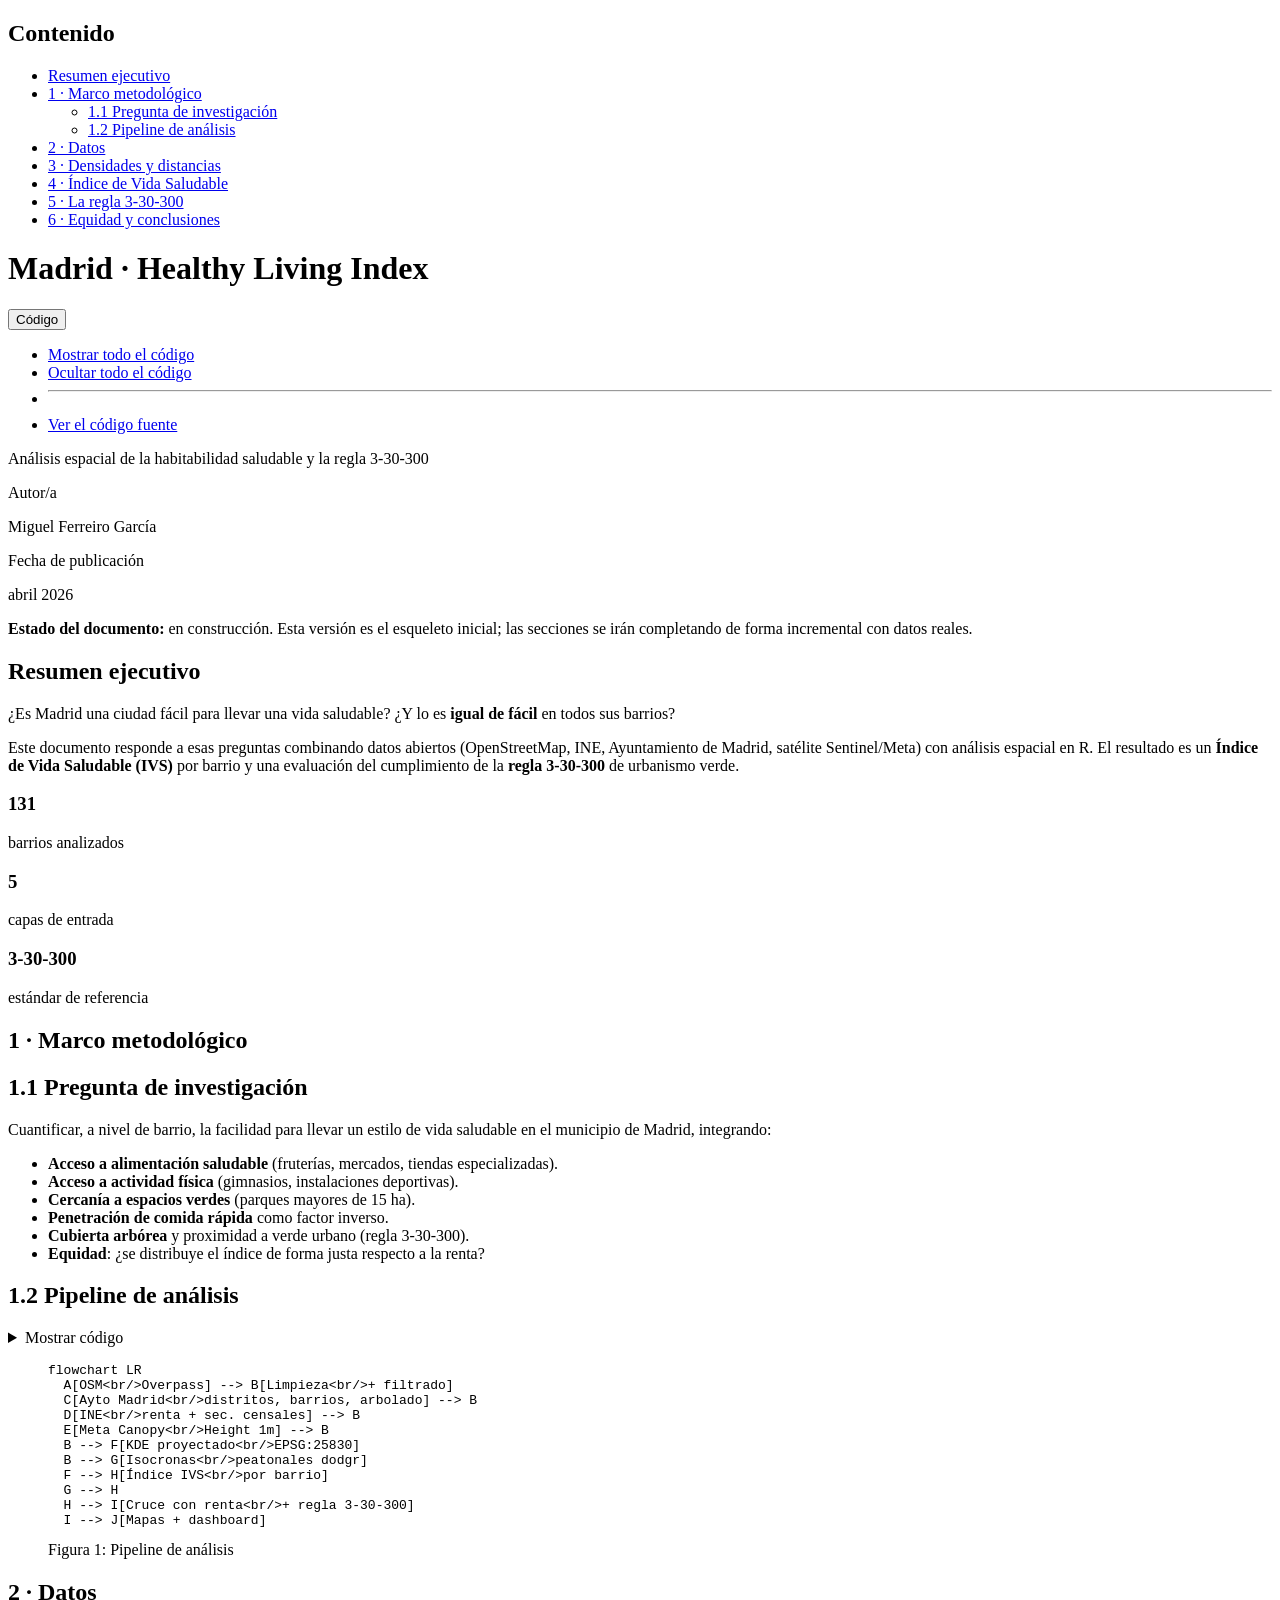
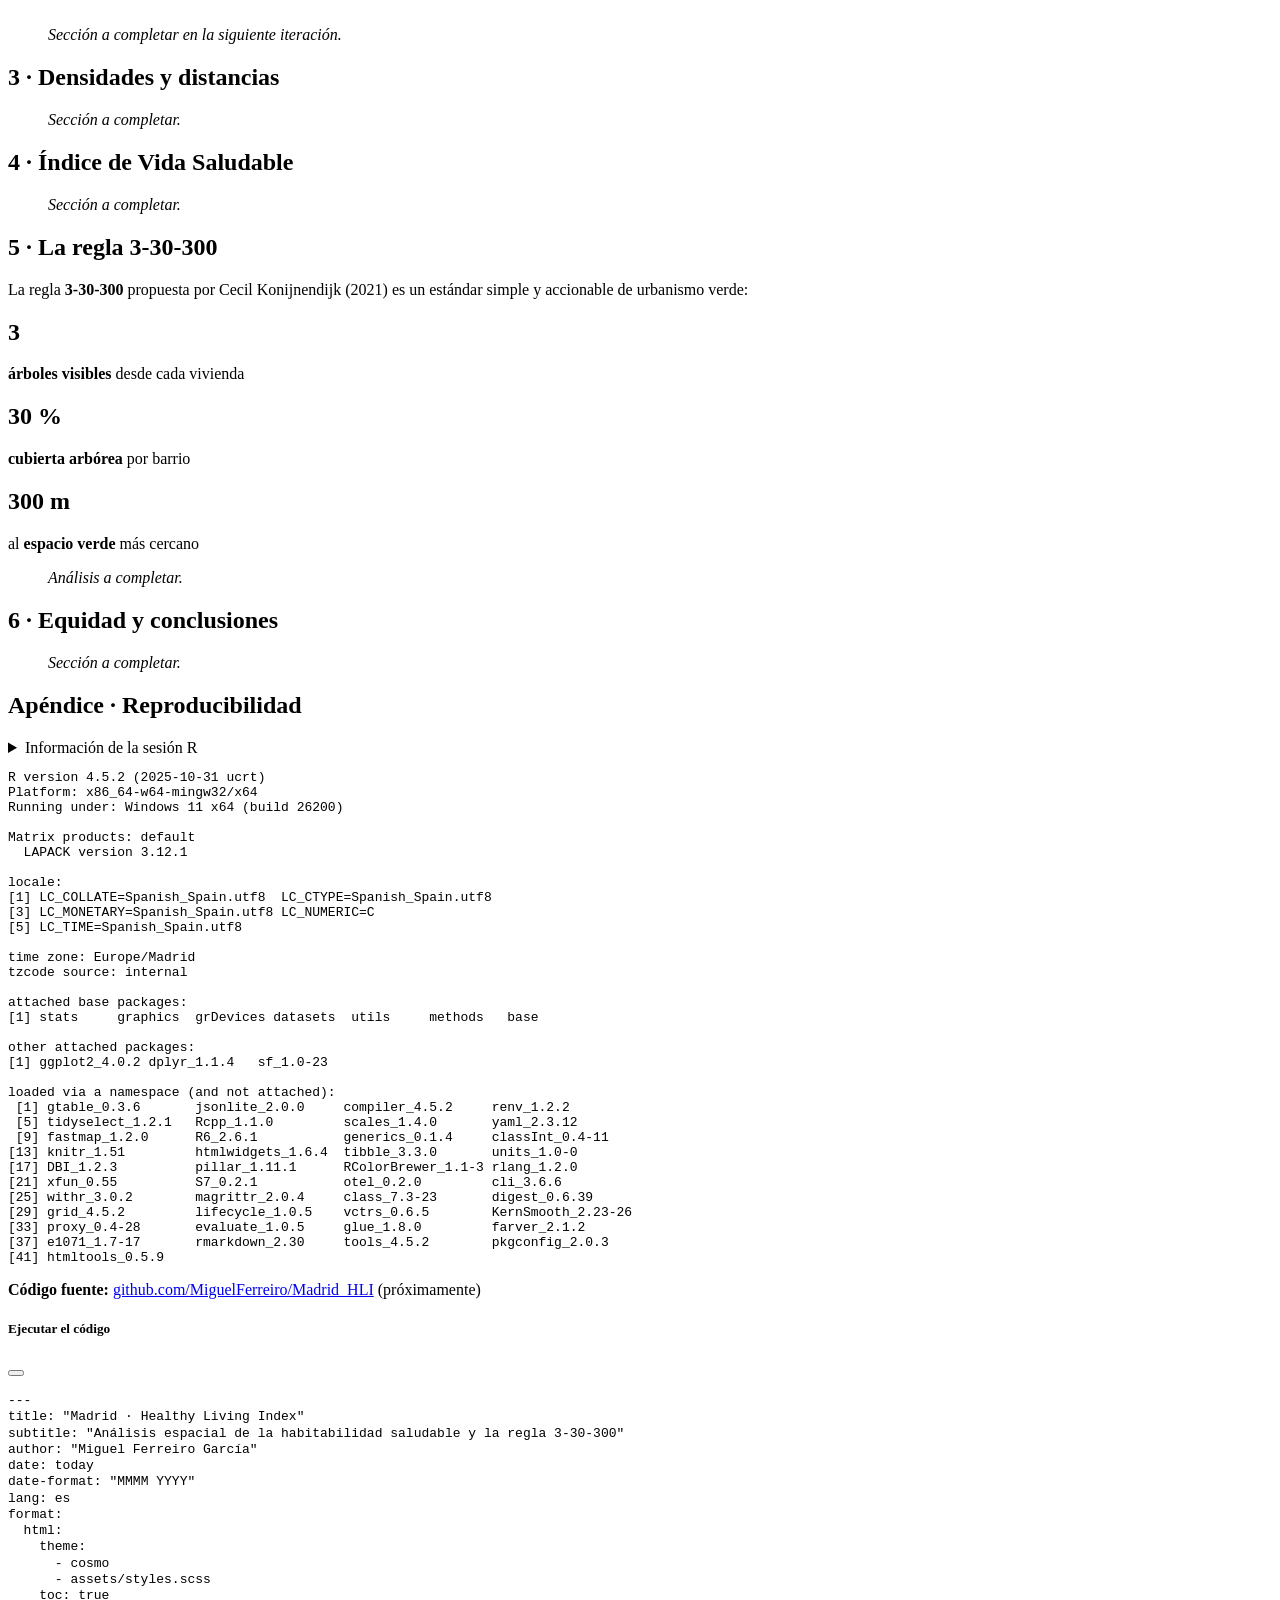
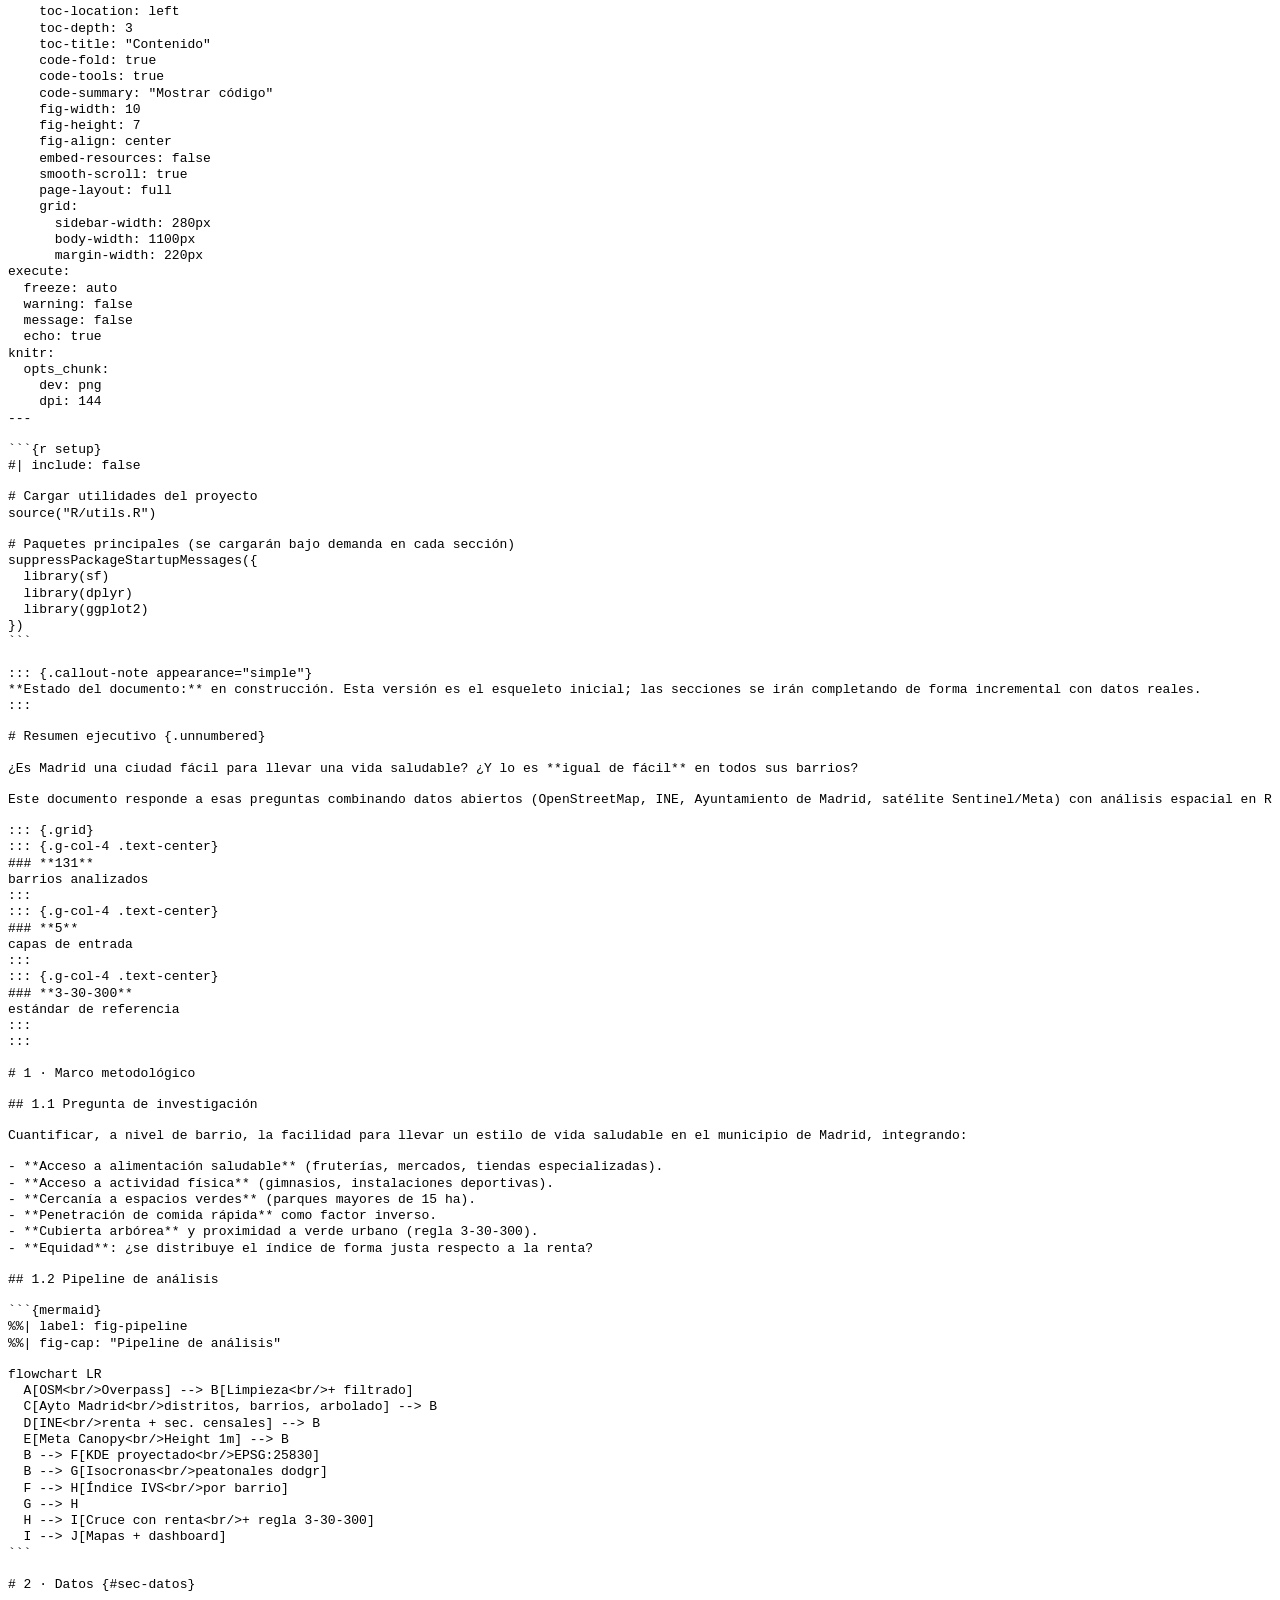
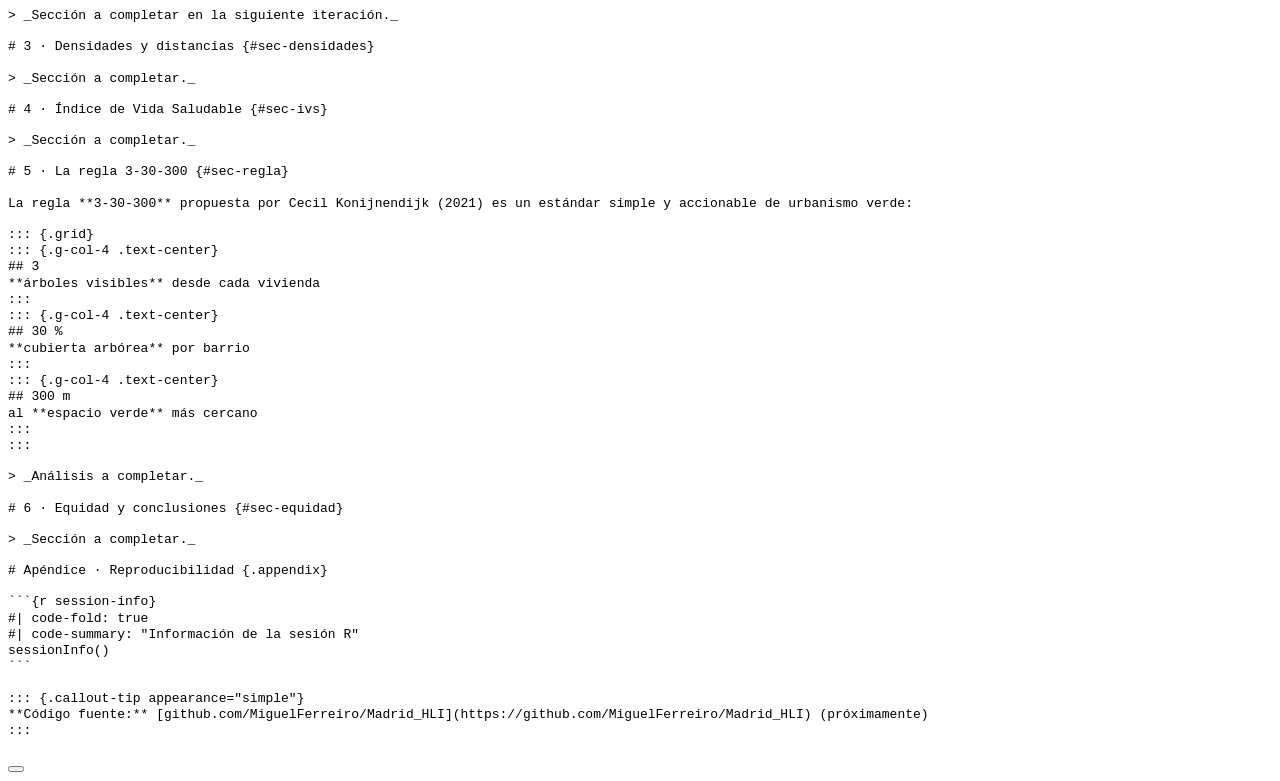
==== docs/index.html @ 72b23ef2 "feat: index.qmd skeleton + reproducible renv environment - index.qmd con estructura final (resumen, " ====
<!DOCTYPE html>
<html xmlns="http://www.w3.org/1999/xhtml" lang="es" xml:lang="es"><head>

<meta charset="utf-8">
<meta name="generator" content="quarto-1.9.37">

<meta name="viewport" content="width=device-width, initial-scale=1.0, user-scalable=yes">

<meta name="author" content="Miguel Ferreiro García">

<title>Madrid · Healthy Living Index</title>
<style>
/* Default styles provided by pandoc.
** See https://pandoc.org/MANUAL.html#variables-for-html for config info.
*/
code{white-space: pre-wrap;}
span.smallcaps{font-variant: small-caps;}
div.columns{display: flex; gap: min(4vw, 1.5em);}
div.column{flex: auto; overflow-x: auto;}
div.hanging-indent{margin-left: 1.5em; text-indent: -1.5em;}
ul.task-list{list-style: none;}
ul.task-list li input[type="checkbox"] {
  width: 0.8em;
  margin: 0 0.8em 0.2em -1em; /* quarto-specific, see https://github.com/quarto-dev/quarto-cli/issues/4556 */ 
  vertical-align: middle;
}
/* CSS for syntax highlighting */
html { -webkit-text-size-adjust: 100%; }
pre > code.sourceCode { white-space: pre; position: relative; }
pre > code.sourceCode > span { display: inline-block; line-height: 1.25; }
pre > code.sourceCode > span:empty { height: 1.2em; }
.sourceCode { overflow: visible; }
code.sourceCode > span { color: inherit; text-decoration: inherit; }
div.sourceCode { margin: 1em 0; }
pre.sourceCode { margin: 0; }
@media screen {
div.sourceCode { overflow: auto; }
}
@media print {
pre > code.sourceCode { white-space: pre-wrap; }
pre > code.sourceCode > span { text-indent: -5em; padding-left: 5em; }
}
pre.numberSource code
  { counter-reset: source-line 0; }
pre.numberSource code > span
  { position: relative; left: -4em; counter-increment: source-line; }
pre.numberSource code > span > a:first-child::before
  { content: counter(source-line);
    position: relative; left: -1em; text-align: right; vertical-align: baseline;
    border: none; display: inline-block;
    -webkit-touch-callout: none; -webkit-user-select: none;
    -khtml-user-select: none; -moz-user-select: none;
    -ms-user-select: none; user-select: none;
    padding: 0 4px; width: 4em;
  }
pre.numberSource { margin-left: 3em;  padding-left: 4px; }
div.sourceCode
  {   }
@media screen {
pre > code.sourceCode > span > a:first-child::before { text-decoration: underline; }
}
</style>


<script src="index_files/libs/clipboard/clipboard.min.js"></script>
<script src="index_files/libs/quarto-html/quarto.js" type="module"></script>
<script src="index_files/libs/quarto-html/tabsets/tabsets.js" type="module"></script>
<script src="index_files/libs/quarto-html/popper.min.js"></script>
<script src="index_files/libs/quarto-html/tippy.umd.min.js"></script>
<script src="index_files/libs/quarto-html/anchor.min.js"></script>
<link href="index_files/libs/quarto-html/tippy.css" rel="stylesheet">
<link href="index_files/libs/quarto-html/quarto-syntax-highlighting-93bdecd2dc2603caa7018afb3525f449.css" rel="stylesheet" id="quarto-text-highlighting-styles">
<script src="index_files/libs/bootstrap/bootstrap.min.js"></script>
<link href="index_files/libs/bootstrap/bootstrap-icons.css" rel="stylesheet">
<link href="index_files/libs/bootstrap/bootstrap-952e7836cca52e02cca0e80cf66f0104.min.css" rel="stylesheet" append-hash="true" id="quarto-bootstrap" data-mode="light">
<style>html{ scroll-behavior: smooth; }</style>
<script src="index_files/libs/quarto-diagram/mermaid.min.js"></script>
<script src="index_files/libs/quarto-diagram/mermaid-init.js"></script>
<link href="index_files/libs/quarto-diagram/mermaid.css" rel="stylesheet">


</head>

<body class="quarto-light">

<div id="quarto-content" class="page-columns page-rows-contents page-layout-full toc-left">
<div id="quarto-sidebar-toc-left" class="sidebar toc-left">
  <nav id="TOC" role="doc-toc" class="toc-active">
    <h2 id="toc-title">Contenido</h2>
   
  <ul>
  <li><a href="#resumen-ejecutivo" id="toc-resumen-ejecutivo" class="nav-link active" data-scroll-target="#resumen-ejecutivo">Resumen ejecutivo</a></li>
  <li><a href="#marco-metodológico" id="toc-marco-metodológico" class="nav-link" data-scroll-target="#marco-metodológico">1 · Marco metodológico</a>
  <ul class="collapse">
  <li><a href="#pregunta-de-investigación" id="toc-pregunta-de-investigación" class="nav-link" data-scroll-target="#pregunta-de-investigación">1.1 Pregunta de investigación</a></li>
  <li><a href="#pipeline-de-análisis" id="toc-pipeline-de-análisis" class="nav-link" data-scroll-target="#pipeline-de-análisis">1.2 Pipeline de análisis</a></li>
  </ul></li>
  <li><a href="#sec-datos" id="toc-sec-datos" class="nav-link" data-scroll-target="#sec-datos">2 · Datos</a></li>
  <li><a href="#sec-densidades" id="toc-sec-densidades" class="nav-link" data-scroll-target="#sec-densidades">3 · Densidades y distancias</a></li>
  <li><a href="#sec-ivs" id="toc-sec-ivs" class="nav-link" data-scroll-target="#sec-ivs">4 · Índice de Vida Saludable</a></li>
  <li><a href="#sec-regla" id="toc-sec-regla" class="nav-link" data-scroll-target="#sec-regla">5 · La regla 3-30-300</a></li>
  <li><a href="#sec-equidad" id="toc-sec-equidad" class="nav-link" data-scroll-target="#sec-equidad">6 · Equidad y conclusiones</a></li>
  
  </ul>
</nav>
</div>
<div id="quarto-margin-sidebar" class="sidebar margin-sidebar zindex-bottom">
</div>
<main class="content column-page-right" id="quarto-document-content">

<header id="title-block-header" class="quarto-title-block default">
<div class="quarto-title">
<div class="quarto-title-block"><div><h1 class="title">Madrid · Healthy Living Index</h1><button type="button" class="btn code-tools-button dropdown-toggle" id="quarto-code-tools-menu" data-bs-toggle="dropdown" aria-expanded="false"><i class="bi"></i> Código</button><ul class="dropdown-menu dropdown-menu-end" aria-labelelledby="quarto-code-tools-menu"><li><a id="quarto-show-all-code" class="dropdown-item" href="javascript:void(0)" role="button">Mostrar todo el código</a></li><li><a id="quarto-hide-all-code" class="dropdown-item" href="javascript:void(0)" role="button">Ocultar todo el código</a></li><li><hr class="dropdown-divider"></li><li><a id="quarto-view-source" class="dropdown-item" href="javascript:void(0)" role="button">Ver el código fuente</a></li></ul></div></div>
<p class="subtitle lead">Análisis espacial de la habitabilidad saludable y la regla 3-30-300</p>
</div>



<div class="quarto-title-meta column-page-right">

    <div>
    <div class="quarto-title-meta-heading">Autor/a</div>
    <div class="quarto-title-meta-contents">
             <p>Miguel Ferreiro García </p>
          </div>
  </div>
    
    <div>
    <div class="quarto-title-meta-heading">Fecha de publicación</div>
    <div class="quarto-title-meta-contents">
      <p class="date">abril 2026</p>
    </div>
  </div>
  
    
  </div>
  


</header>


<div class="callout callout-style-simple callout-note">
<div class="callout-body d-flex">
<div class="callout-icon-container">
<i class="callout-icon"></i>
</div>
<div class="callout-body-container">
<p><strong>Estado del documento:</strong> en construcción. Esta versión es el esqueleto inicial; las secciones se irán completando de forma incremental con datos reales.</p>
</div>
</div>
</div>
<section id="resumen-ejecutivo" class="level1 unnumbered">
<h1 class="unnumbered">Resumen ejecutivo</h1>
<p>¿Es Madrid una ciudad fácil para llevar una vida saludable? ¿Y lo es <strong>igual de fácil</strong> en todos sus barrios?</p>
<p>Este documento responde a esas preguntas combinando datos abiertos (OpenStreetMap, INE, Ayuntamiento de Madrid, satélite Sentinel/Meta) con análisis espacial en R. El resultado es un <strong>Índice de Vida Saludable (IVS)</strong> por barrio y una evaluación del cumplimiento de la <strong>regla 3-30-300</strong> de urbanismo verde.</p>
<div class="grid">
<section id="section" class="level3 g-col-4 text-center">
<h3 class="anchored" data-anchor-id="section"><strong>131</strong></h3>
<p>barrios analizados</p>
</section>
<section id="section-1" class="level3 g-col-4 text-center">
<h3 class="anchored" data-anchor-id="section-1"><strong>5</strong></h3>
<p>capas de entrada</p>
</section>
<section id="section-2" class="level3 g-col-4 text-center">
<h3 class="anchored" data-anchor-id="section-2"><strong>3-30-300</strong></h3>
<p>estándar de referencia</p>
</section>
</div>
</section>
<section id="marco-metodológico" class="level1">
<h1>1 · Marco metodológico</h1>
<section id="pregunta-de-investigación" class="level2">
<h2 class="anchored" data-anchor-id="pregunta-de-investigación">1.1 Pregunta de investigación</h2>
<p>Cuantificar, a nivel de barrio, la facilidad para llevar un estilo de vida saludable en el municipio de Madrid, integrando:</p>
<ul>
<li><strong>Acceso a alimentación saludable</strong> (fruterías, mercados, tiendas especializadas).</li>
<li><strong>Acceso a actividad física</strong> (gimnasios, instalaciones deportivas).</li>
<li><strong>Cercanía a espacios verdes</strong> (parques mayores de 15 ha).</li>
<li><strong>Penetración de comida rápida</strong> como factor inverso.</li>
<li><strong>Cubierta arbórea</strong> y proximidad a verde urbano (regla 3-30-300).</li>
<li><strong>Equidad</strong>: ¿se distribuye el índice de forma justa respecto a la renta?</li>
</ul>
</section>
<section id="pipeline-de-análisis" class="level2">
<h2 class="anchored" data-anchor-id="pipeline-de-análisis">1.2 Pipeline de análisis</h2>
<div class="cell" data-layout-align="center">
<details class="code-fold">
<summary>Mostrar código</summary>
<div class="code-copy-outer-scaffold"><div class="sourceCode cell-code" id="cb1"><pre class="sourceCode default code-with-copy"><code class="sourceCode default"><span id="cb1-1"><a href="#cb1-1" aria-hidden="true" tabindex="-1"></a>flowchart LR</span>
<span id="cb1-2"><a href="#cb1-2" aria-hidden="true" tabindex="-1"></a>  A[OSM&lt;br/&gt;Overpass] --&gt; B[Limpieza&lt;br/&gt;+ filtrado]</span>
<span id="cb1-3"><a href="#cb1-3" aria-hidden="true" tabindex="-1"></a>  C[Ayto Madrid&lt;br/&gt;distritos, barrios, arbolado] --&gt; B</span>
<span id="cb1-4"><a href="#cb1-4" aria-hidden="true" tabindex="-1"></a>  D[INE&lt;br/&gt;renta + sec. censales] --&gt; B</span>
<span id="cb1-5"><a href="#cb1-5" aria-hidden="true" tabindex="-1"></a>  E[Meta Canopy&lt;br/&gt;Height 1m] --&gt; B</span>
<span id="cb1-6"><a href="#cb1-6" aria-hidden="true" tabindex="-1"></a>  B --&gt; F[KDE proyectado&lt;br/&gt;EPSG:25830]</span>
<span id="cb1-7"><a href="#cb1-7" aria-hidden="true" tabindex="-1"></a>  B --&gt; G[Isocronas&lt;br/&gt;peatonales dodgr]</span>
<span id="cb1-8"><a href="#cb1-8" aria-hidden="true" tabindex="-1"></a>  F --&gt; H[Índice IVS&lt;br/&gt;por barrio]</span>
<span id="cb1-9"><a href="#cb1-9" aria-hidden="true" tabindex="-1"></a>  G --&gt; H</span>
<span id="cb1-10"><a href="#cb1-10" aria-hidden="true" tabindex="-1"></a>  H --&gt; I[Cruce con renta&lt;br/&gt;+ regla 3-30-300]</span>
<span id="cb1-11"><a href="#cb1-11" aria-hidden="true" tabindex="-1"></a>  I --&gt; J[Mapas + dashboard]</span></code></pre></div><button title="Copiar al portapapeles" class="code-copy-button"><i class="bi"></i></button></div>
</details>
<div class="cell-output-display">
<div id="fig-pipeline" class="quarto-float quarto-figure quarto-figure-center anchored">
<figure class="quarto-float quarto-float-fig figure">
<div aria-describedby="fig-pipeline-caption-0ceaefa1-69ba-4598-a22c-09a6ac19f8ca">
<div>
<pre class="mermaid mermaid-js" data-label="fig-pipeline">flowchart LR
  A[OSM&lt;br/&gt;Overpass] --&gt; B[Limpieza&lt;br/&gt;+ filtrado]
  C[Ayto Madrid&lt;br/&gt;distritos, barrios, arbolado] --&gt; B
  D[INE&lt;br/&gt;renta + sec. censales] --&gt; B
  E[Meta Canopy&lt;br/&gt;Height 1m] --&gt; B
  B --&gt; F[KDE proyectado&lt;br/&gt;EPSG:25830]
  B --&gt; G[Isocronas&lt;br/&gt;peatonales dodgr]
  F --&gt; H[Índice IVS&lt;br/&gt;por barrio]
  G --&gt; H
  H --&gt; I[Cruce con renta&lt;br/&gt;+ regla 3-30-300]
  I --&gt; J[Mapas + dashboard]
</pre>
</div>
</div>
<figcaption class="quarto-float-caption-bottom quarto-float-caption quarto-float-fig" id="fig-pipeline-caption-0ceaefa1-69ba-4598-a22c-09a6ac19f8ca">
Figura&nbsp;1: Pipeline de análisis
</figcaption>
</figure>
</div>
</div>
</div>
</section>
</section>
<section id="sec-datos" class="level1">
<h1>2 · Datos</h1>
<blockquote class="blockquote">
<p><em>Sección a completar en la siguiente iteración.</em></p>
</blockquote>
</section>
<section id="sec-densidades" class="level1">
<h1>3 · Densidades y distancias</h1>
<blockquote class="blockquote">
<p><em>Sección a completar.</em></p>
</blockquote>
</section>
<section id="sec-ivs" class="level1">
<h1>4 · Índice de Vida Saludable</h1>
<blockquote class="blockquote">
<p><em>Sección a completar.</em></p>
</blockquote>
</section>
<section id="sec-regla" class="level1">
<h1>5 · La regla 3-30-300</h1>
<p>La regla <strong>3-30-300</strong> propuesta por Cecil Konijnendijk (2021) es un estándar simple y accionable de urbanismo verde:</p>
<div class="grid">
<section id="section-3" class="level2 g-col-4 text-center">
<h2 class="anchored" data-anchor-id="section-3">3</h2>
<p><strong>árboles visibles</strong> desde cada vivienda</p>
</section>
<section id="section-4" class="level2 g-col-4 text-center">
<h2 class="anchored" data-anchor-id="section-4">30 %</h2>
<p><strong>cubierta arbórea</strong> por barrio</p>
</section>
<section id="m" class="level2 g-col-4 text-center">
<h2 class="anchored" data-anchor-id="m">300 m</h2>
<p>al <strong>espacio verde</strong> más cercano</p>
</section>
</div>
<blockquote class="blockquote">
<p><em>Análisis a completar.</em></p>
</blockquote>
</section>
<section id="sec-equidad" class="level1">
<h1>6 · Equidad y conclusiones</h1>
<blockquote class="blockquote">
<p><em>Sección a completar.</em></p>
</blockquote>
</section>


<div id="quarto-appendix" class="default"><section id="apéndice-reproducibilidad" class="level1 appendix"><h2 class="anchored quarto-appendix-heading">Apéndice · Reproducibilidad</h2><div class="quarto-appendix-contents">

<div class="cell">
<details class="code-fold">
<summary>Información de la sesión R</summary>
<div class="code-copy-outer-scaffold"><div class="sourceCode cell-code" id="cb2"><pre class="sourceCode r code-with-copy"><code class="sourceCode r"><span id="cb2-1"><a href="#cb2-1" aria-hidden="true" tabindex="-1"></a><span class="fu">sessionInfo</span>()</span></code></pre></div><button title="Copiar al portapapeles" class="code-copy-button"><i class="bi"></i></button></div>
</details>
<div class="cell-output cell-output-stdout">
<pre><code>R version 4.5.2 (2025-10-31 ucrt)
Platform: x86_64-w64-mingw32/x64
Running under: Windows 11 x64 (build 26200)

Matrix products: default
  LAPACK version 3.12.1

locale:
[1] LC_COLLATE=Spanish_Spain.utf8  LC_CTYPE=Spanish_Spain.utf8   
[3] LC_MONETARY=Spanish_Spain.utf8 LC_NUMERIC=C                  
[5] LC_TIME=Spanish_Spain.utf8    

time zone: Europe/Madrid
tzcode source: internal

attached base packages:
[1] stats     graphics  grDevices datasets  utils     methods   base     

other attached packages:
[1] ggplot2_4.0.2 dplyr_1.1.4   sf_1.0-23    

loaded via a namespace (and not attached):
 [1] gtable_0.3.6       jsonlite_2.0.0     compiler_4.5.2     renv_1.2.2        
 [5] tidyselect_1.2.1   Rcpp_1.1.0         scales_1.4.0       yaml_2.3.12       
 [9] fastmap_1.2.0      R6_2.6.1           generics_0.1.4     classInt_0.4-11   
[13] knitr_1.51         htmlwidgets_1.6.4  tibble_3.3.0       units_1.0-0       
[17] DBI_1.2.3          pillar_1.11.1      RColorBrewer_1.1-3 rlang_1.2.0       
[21] xfun_0.55          S7_0.2.1           otel_0.2.0         cli_3.6.6         
[25] withr_3.0.2        magrittr_2.0.4     class_7.3-23       digest_0.6.39     
[29] grid_4.5.2         lifecycle_1.0.5    vctrs_0.6.5        KernSmooth_2.23-26
[33] proxy_0.4-28       evaluate_1.0.5     glue_1.8.0         farver_2.1.2      
[37] e1071_1.7-17       rmarkdown_2.30     tools_4.5.2        pkgconfig_2.0.3   
[41] htmltools_0.5.9   </code></pre>
</div>
</div>
<div class="callout callout-style-simple callout-tip">
<div class="callout-body d-flex">
<div class="callout-icon-container">
<i class="callout-icon"></i>
</div>
<div class="callout-body-container">
<p><strong>Código fuente:</strong> <a href="https://github.com/MiguelFerreiro/Madrid_HLI">github.com/MiguelFerreiro/Madrid_HLI</a> (próximamente)</p>
</div>
</div>
</div>
<!-- -->

</div></section></div></main>
<!-- /main column -->
<script id="quarto-html-after-body" type="application/javascript">
  window.document.addEventListener("DOMContentLoaded", function (event) {
    const icon = "";
    const anchorJS = new window.AnchorJS();
    anchorJS.options = {
      placement: 'right',
      icon: icon
    };
    anchorJS.add('.anchored');
    const isCodeAnnotation = (el) => {
      for (const clz of el.classList) {
        if (clz.startsWith('code-annotation-')) {                     
          return true;
        }
      }
      return false;
    }
    const onCopySuccess = function(e) {
      // button target
      const button = e.trigger;
      // don't keep focus
      button.blur();
      // flash "checked"
      button.classList.add('code-copy-button-checked');
      var currentTitle = button.getAttribute("title");
      button.setAttribute("title", "Copiado");
      let tooltip;
      if (window.bootstrap) {
        button.setAttribute("data-bs-toggle", "tooltip");
        button.setAttribute("data-bs-placement", "left");
        button.setAttribute("data-bs-title", "Copiado");
        tooltip = new bootstrap.Tooltip(button, 
          { trigger: "manual", 
            customClass: "code-copy-button-tooltip",
            offset: [0, -8]});
        tooltip.show();    
      }
      setTimeout(function() {
        if (tooltip) {
          tooltip.hide();
          button.removeAttribute("data-bs-title");
          button.removeAttribute("data-bs-toggle");
          button.removeAttribute("data-bs-placement");
        }
        button.setAttribute("title", currentTitle);
        button.classList.remove('code-copy-button-checked');
      }, 1000);
      // clear code selection
      e.clearSelection();
    }
    const getTextToCopy = function(trigger) {
      const outerScaffold = trigger.parentElement.cloneNode(true);
      const codeEl = outerScaffold.querySelector('code');
      for (const childEl of codeEl.children) {
        if (isCodeAnnotation(childEl)) {
          childEl.remove();
        }
      }
      return codeEl.innerText;
    }
    const clipboard = new window.ClipboardJS('.code-copy-button:not([data-in-quarto-modal])', {
      text: getTextToCopy
    });
    clipboard.on('success', onCopySuccess);
    if (window.document.getElementById('quarto-embedded-source-code-modal')) {
      const clipboardModal = new window.ClipboardJS('.code-copy-button[data-in-quarto-modal]', {
        text: getTextToCopy,
        container: window.document.getElementById('quarto-embedded-source-code-modal')
      });
      clipboardModal.on('success', onCopySuccess);
    }
    const viewSource = window.document.getElementById('quarto-view-source') ||
                       window.document.getElementById('quarto-code-tools-source');
    if (viewSource) {
      const sourceUrl = viewSource.getAttribute("data-quarto-source-url");
      viewSource.addEventListener("click", function(e) {
        if (sourceUrl) {
          // rstudio viewer pane
          if (/\bcapabilities=\b/.test(window.location)) {
            window.open(sourceUrl);
          } else {
            window.location.href = sourceUrl;
          }
        } else {
          const modal = new bootstrap.Modal(document.getElementById('quarto-embedded-source-code-modal'));
          modal.show();
        }
        return false;
      });
    }
    function toggleCodeHandler(show) {
      return function(e) {
        const detailsSrc = window.document.querySelectorAll(".cell > details > .sourceCode");
        for (let i=0; i<detailsSrc.length; i++) {
          const details = detailsSrc[i].parentElement;
          if (show) {
            details.open = true;
          } else {
            details.removeAttribute("open");
          }
        }
        const cellCodeDivs = window.document.querySelectorAll(".cell > .sourceCode");
        const fromCls = show ? "hidden" : "unhidden";
        const toCls = show ? "unhidden" : "hidden";
        for (let i=0; i<cellCodeDivs.length; i++) {
          const codeDiv = cellCodeDivs[i];
          if (codeDiv.classList.contains(fromCls)) {
            codeDiv.classList.remove(fromCls);
            codeDiv.classList.add(toCls);
          } 
        }
        return false;
      }
    }
    const hideAllCode = window.document.getElementById("quarto-hide-all-code");
    if (hideAllCode) {
      hideAllCode.addEventListener("click", toggleCodeHandler(false));
    }
    const showAllCode = window.document.getElementById("quarto-show-all-code");
    if (showAllCode) {
      showAllCode.addEventListener("click", toggleCodeHandler(true));
    }
      var localhostRegex = new RegExp(/^(?:http|https):\/\/localhost\:?[0-9]*\//);
      var mailtoRegex = new RegExp(/^mailto:/);
        var filterRegex = new RegExp('/' + window.location.host + '/');
      var isInternal = (href) => {
          return filterRegex.test(href) || localhostRegex.test(href) || mailtoRegex.test(href);
      }
      // Inspect non-navigation links and adorn them if external
     var links = window.document.querySelectorAll('a[href]:not(.nav-link):not(.navbar-brand):not(.toc-action):not(.sidebar-link):not(.sidebar-item-toggle):not(.pagination-link):not(.no-external):not([aria-hidden]):not(.dropdown-item):not(.quarto-navigation-tool):not(.about-link)');
      for (var i=0; i<links.length; i++) {
        const link = links[i];
        if (!isInternal(link.href)) {
          // undo the damage that might have been done by quarto-nav.js in the case of
          // links that we want to consider external
          if (link.dataset.originalHref !== undefined) {
            link.href = link.dataset.originalHref;
          }
        }
      }
    function tippyHover(el, contentFn, onTriggerFn, onUntriggerFn) {
      const config = {
        allowHTML: true,
        maxWidth: 500,
        delay: 100,
        arrow: false,
        appendTo: function(el) {
            return el.parentElement;
        },
        interactive: true,
        interactiveBorder: 10,
        theme: 'quarto',
        placement: 'bottom-start',
      };
      if (contentFn) {
        config.content = contentFn;
      }
      if (onTriggerFn) {
        config.onTrigger = onTriggerFn;
      }
      if (onUntriggerFn) {
        config.onUntrigger = onUntriggerFn;
      }
      window.tippy(el, config); 
    }
    const noterefs = window.document.querySelectorAll('a[role="doc-noteref"]');
    for (var i=0; i<noterefs.length; i++) {
      const ref = noterefs[i];
      tippyHover(ref, function() {
        // use id or data attribute instead here
        let href = ref.getAttribute('data-footnote-href') || ref.getAttribute('href');
        try { href = new URL(href).hash; } catch {}
        const id = href.replace(/^#\/?/, "");
        const note = window.document.getElementById(id);
        if (note) {
          return note.innerHTML;
        } else {
          return "";
        }
      });
    }
    const xrefs = window.document.querySelectorAll('a.quarto-xref');
    const processXRef = (id, note) => {
      // Strip column container classes
      const stripColumnClz = (el) => {
        el.classList.remove("page-full", "page-columns");
        if (el.children) {
          for (const child of el.children) {
            stripColumnClz(child);
          }
        }
      }
      stripColumnClz(note)
      if (id === null || id.startsWith('sec-')) {
        // Special case sections, only their first couple elements
        const container = document.createElement("div");
        if (note.children && note.children.length > 2) {
          container.appendChild(note.children[0].cloneNode(true));
          for (let i = 1; i < note.children.length; i++) {
            const child = note.children[i];
            if (child.tagName === "P" && child.innerText === "") {
              continue;
            } else {
              container.appendChild(child.cloneNode(true));
              break;
            }
          }
          if (window.Quarto?.typesetMath) {
            window.Quarto.typesetMath(container);
          }
          return container.innerHTML
        } else {
          if (window.Quarto?.typesetMath) {
            window.Quarto.typesetMath(note);
          }
          return note.innerHTML;
        }
      } else {
        // Remove any anchor links if they are present
        const anchorLink = note.querySelector('a.anchorjs-link');
        if (anchorLink) {
          anchorLink.remove();
        }
        if (window.Quarto?.typesetMath) {
          window.Quarto.typesetMath(note);
        }
        if (note.classList.contains("callout")) {
          return note.outerHTML;
        } else {
          return note.innerHTML;
        }
      }
    }
    for (var i=0; i<xrefs.length; i++) {
      const xref = xrefs[i];
      tippyHover(xref, undefined, function(instance) {
        instance.disable();
        let url = xref.getAttribute('href');
        let hash = undefined; 
        if (url.startsWith('#')) {
          hash = url;
        } else {
          try { hash = new URL(url).hash; } catch {}
        }
        if (hash) {
          const id = hash.replace(/^#\/?/, "");
          const note = window.document.getElementById(id);
          if (note !== null) {
            try {
              const html = processXRef(id, note.cloneNode(true));
              instance.setContent(html);
            } finally {
              instance.enable();
              instance.show();
            }
          } else {
            // See if we can fetch this
            fetch(url.split('#')[0])
            .then(res => res.text())
            .then(html => {
              const parser = new DOMParser();
              const htmlDoc = parser.parseFromString(html, "text/html");
              const note = htmlDoc.getElementById(id);
              if (note !== null) {
                const html = processXRef(id, note);
                instance.setContent(html);
              } 
            }).finally(() => {
              instance.enable();
              instance.show();
            });
          }
        } else {
          // See if we can fetch a full url (with no hash to target)
          // This is a special case and we should probably do some content thinning / targeting
          fetch(url)
          .then(res => res.text())
          .then(html => {
            const parser = new DOMParser();
            const htmlDoc = parser.parseFromString(html, "text/html");
            const note = htmlDoc.querySelector('main.content');
            if (note !== null) {
              // This should only happen for chapter cross references
              // (since there is no id in the URL)
              // remove the first header
              if (note.children.length > 0 && note.children[0].tagName === "HEADER") {
                note.children[0].remove();
              }
              const html = processXRef(null, note);
              instance.setContent(html);
            } 
          }).finally(() => {
            instance.enable();
            instance.show();
          });
        }
      }, function(instance) {
      });
    }
        let selectedAnnoteEl;
        const selectorForAnnotation = ( cell, annotation) => {
          let cellAttr = 'data-code-cell="' + cell + '"';
          let lineAttr = 'data-code-annotation="' +  annotation + '"';
          const selector = 'span[' + cellAttr + '][' + lineAttr + ']';
          return selector;
        }
        const selectCodeLines = (annoteEl) => {
          const doc = window.document;
          const targetCell = annoteEl.getAttribute("data-target-cell");
          const targetAnnotation = annoteEl.getAttribute("data-target-annotation");
          const annoteSpan = window.document.querySelector(selectorForAnnotation(targetCell, targetAnnotation));
          const lines = annoteSpan.getAttribute("data-code-lines").split(",");
          const lineIds = lines.map((line) => {
            return targetCell + "-" + line;
          })
          let top = null;
          let height = null;
          let parent = null;
          if (lineIds.length > 0) {
              //compute the position of the single el (top and bottom and make a div)
              const el = window.document.getElementById(lineIds[0]);
              top = el.offsetTop;
              height = el.offsetHeight;
              parent = el.parentElement.parentElement;
            if (lineIds.length > 1) {
              const lastEl = window.document.getElementById(lineIds[lineIds.length - 1]);
              const bottom = lastEl.offsetTop + lastEl.offsetHeight;
              height = bottom - top;
            }
            if (top !== null && height !== null && parent !== null) {
              // cook up a div (if necessary) and position it 
              let div = window.document.getElementById("code-annotation-line-highlight");
              if (div === null) {
                div = window.document.createElement("div");
                div.setAttribute("id", "code-annotation-line-highlight");
                div.style.position = 'absolute';
                parent.appendChild(div);
              }
              div.style.top = top - 2 + "px";
              div.style.height = height + 4 + "px";
              div.style.left = 0;
              let gutterDiv = window.document.getElementById("code-annotation-line-highlight-gutter");
              if (gutterDiv === null) {
                gutterDiv = window.document.createElement("div");
                gutterDiv.setAttribute("id", "code-annotation-line-highlight-gutter");
                gutterDiv.style.position = 'absolute';
                const codeCell = window.document.getElementById(targetCell);
                const gutter = codeCell.querySelector('.code-annotation-gutter');
                gutter.appendChild(gutterDiv);
              }
              gutterDiv.style.top = top - 2 + "px";
              gutterDiv.style.height = height + 4 + "px";
            }
            selectedAnnoteEl = annoteEl;
          }
        };
        const unselectCodeLines = () => {
          const elementsIds = ["code-annotation-line-highlight", "code-annotation-line-highlight-gutter"];
          elementsIds.forEach((elId) => {
            const div = window.document.getElementById(elId);
            if (div) {
              div.remove();
            }
          });
          selectedAnnoteEl = undefined;
        };
          // Handle positioning of the toggle
      window.addEventListener(
        "resize",
        throttle(() => {
          elRect = undefined;
          if (selectedAnnoteEl) {
            selectCodeLines(selectedAnnoteEl);
          }
        }, 10)
      );
      function throttle(fn, ms) {
      let throttle = false;
      let timer;
        return (...args) => {
          if(!throttle) { // first call gets through
              fn.apply(this, args);
              throttle = true;
          } else { // all the others get throttled
              if(timer) clearTimeout(timer); // cancel #2
              timer = setTimeout(() => {
                fn.apply(this, args);
                timer = throttle = false;
              }, ms);
          }
        };
      }
        // Attach click handler to the DT
        const annoteDls = window.document.querySelectorAll('dt[data-target-cell]');
        for (const annoteDlNode of annoteDls) {
          annoteDlNode.addEventListener('click', (event) => {
            const clickedEl = event.target;
            if (clickedEl !== selectedAnnoteEl) {
              unselectCodeLines();
              const activeEl = window.document.querySelector('dt[data-target-cell].code-annotation-active');
              if (activeEl) {
                activeEl.classList.remove('code-annotation-active');
              }
              selectCodeLines(clickedEl);
              clickedEl.classList.add('code-annotation-active');
            } else {
              // Unselect the line
              unselectCodeLines();
              clickedEl.classList.remove('code-annotation-active');
            }
          });
        }
    const findCites = (el) => {
      const parentEl = el.parentElement;
      if (parentEl) {
        const cites = parentEl.dataset.cites;
        if (cites) {
          return {
            el,
            cites: cites.split(' ')
          };
        } else {
          return findCites(el.parentElement)
        }
      } else {
        return undefined;
      }
    };
    var bibliorefs = window.document.querySelectorAll('a[role="doc-biblioref"]');
    for (var i=0; i<bibliorefs.length; i++) {
      const ref = bibliorefs[i];
      const citeInfo = findCites(ref);
      if (citeInfo) {
        tippyHover(citeInfo.el, function() {
          var popup = window.document.createElement('div');
          citeInfo.cites.forEach(function(cite) {
            var citeDiv = window.document.createElement('div');
            citeDiv.classList.add('hanging-indent');
            citeDiv.classList.add('csl-entry');
            var biblioDiv = window.document.getElementById('ref-' + cite);
            if (biblioDiv) {
              citeDiv.innerHTML = biblioDiv.innerHTML;
            }
            popup.appendChild(citeDiv);
          });
          return popup.innerHTML;
        });
      }
    }
  });
  </script><div class="modal fade" id="quarto-embedded-source-code-modal" tabindex="-1" aria-labelledby="quarto-embedded-source-code-modal-label" aria-hidden="true"><div class="modal-dialog modal-dialog-scrollable"><div class="modal-content"><div class="modal-header"><h5 class="modal-title" id="quarto-embedded-source-code-modal-label">Ejecutar el código</h5><button class="btn-close" data-bs-dismiss="modal"></button></div><div class="modal-body"><div class="">
<div class="code-copy-outer-scaffold"><div class="sourceCode" id="cb4" data-shortcodes="false"><pre class="sourceCode markdown code-with-copy"><code class="sourceCode markdown"><span id="cb4-1"><a href="#cb4-1" aria-hidden="true" tabindex="-1"></a><span class="co">---</span></span>
<span id="cb4-2"><a href="#cb4-2" aria-hidden="true" tabindex="-1"></a><span class="an">title:</span><span class="co"> "Madrid · Healthy Living Index"</span></span>
<span id="cb4-3"><a href="#cb4-3" aria-hidden="true" tabindex="-1"></a><span class="an">subtitle:</span><span class="co"> "Análisis espacial de la habitabilidad saludable y la regla 3-30-300"</span></span>
<span id="cb4-4"><a href="#cb4-4" aria-hidden="true" tabindex="-1"></a><span class="an">author:</span><span class="co"> "Miguel Ferreiro García"</span></span>
<span id="cb4-5"><a href="#cb4-5" aria-hidden="true" tabindex="-1"></a><span class="an">date:</span><span class="co"> today</span></span>
<span id="cb4-6"><a href="#cb4-6" aria-hidden="true" tabindex="-1"></a><span class="an">date-format:</span><span class="co"> "MMMM YYYY"</span></span>
<span id="cb4-7"><a href="#cb4-7" aria-hidden="true" tabindex="-1"></a><span class="an">lang:</span><span class="co"> es</span></span>
<span id="cb4-8"><a href="#cb4-8" aria-hidden="true" tabindex="-1"></a><span class="an">format:</span></span>
<span id="cb4-9"><a href="#cb4-9" aria-hidden="true" tabindex="-1"></a><span class="co">  html:</span></span>
<span id="cb4-10"><a href="#cb4-10" aria-hidden="true" tabindex="-1"></a><span class="co">    theme:</span></span>
<span id="cb4-11"><a href="#cb4-11" aria-hidden="true" tabindex="-1"></a><span class="co">      - cosmo</span></span>
<span id="cb4-12"><a href="#cb4-12" aria-hidden="true" tabindex="-1"></a><span class="co">      - assets/styles.scss</span></span>
<span id="cb4-13"><a href="#cb4-13" aria-hidden="true" tabindex="-1"></a><span class="co">    toc: true</span></span>
<span id="cb4-14"><a href="#cb4-14" aria-hidden="true" tabindex="-1"></a><span class="co">    toc-location: left</span></span>
<span id="cb4-15"><a href="#cb4-15" aria-hidden="true" tabindex="-1"></a><span class="co">    toc-depth: 3</span></span>
<span id="cb4-16"><a href="#cb4-16" aria-hidden="true" tabindex="-1"></a><span class="co">    toc-title: "Contenido"</span></span>
<span id="cb4-17"><a href="#cb4-17" aria-hidden="true" tabindex="-1"></a><span class="co">    code-fold: true</span></span>
<span id="cb4-18"><a href="#cb4-18" aria-hidden="true" tabindex="-1"></a><span class="co">    code-tools: true</span></span>
<span id="cb4-19"><a href="#cb4-19" aria-hidden="true" tabindex="-1"></a><span class="co">    code-summary: "Mostrar código"</span></span>
<span id="cb4-20"><a href="#cb4-20" aria-hidden="true" tabindex="-1"></a><span class="co">    fig-width: 10</span></span>
<span id="cb4-21"><a href="#cb4-21" aria-hidden="true" tabindex="-1"></a><span class="co">    fig-height: 7</span></span>
<span id="cb4-22"><a href="#cb4-22" aria-hidden="true" tabindex="-1"></a><span class="co">    fig-align: center</span></span>
<span id="cb4-23"><a href="#cb4-23" aria-hidden="true" tabindex="-1"></a><span class="co">    embed-resources: false</span></span>
<span id="cb4-24"><a href="#cb4-24" aria-hidden="true" tabindex="-1"></a><span class="co">    smooth-scroll: true</span></span>
<span id="cb4-25"><a href="#cb4-25" aria-hidden="true" tabindex="-1"></a><span class="co">    page-layout: full</span></span>
<span id="cb4-26"><a href="#cb4-26" aria-hidden="true" tabindex="-1"></a><span class="co">    grid:</span></span>
<span id="cb4-27"><a href="#cb4-27" aria-hidden="true" tabindex="-1"></a><span class="co">      sidebar-width: 280px</span></span>
<span id="cb4-28"><a href="#cb4-28" aria-hidden="true" tabindex="-1"></a><span class="co">      body-width: 1100px</span></span>
<span id="cb4-29"><a href="#cb4-29" aria-hidden="true" tabindex="-1"></a><span class="co">      margin-width: 220px</span></span>
<span id="cb4-30"><a href="#cb4-30" aria-hidden="true" tabindex="-1"></a><span class="an">execute:</span></span>
<span id="cb4-31"><a href="#cb4-31" aria-hidden="true" tabindex="-1"></a><span class="co">  freeze: auto</span></span>
<span id="cb4-32"><a href="#cb4-32" aria-hidden="true" tabindex="-1"></a><span class="co">  warning: false</span></span>
<span id="cb4-33"><a href="#cb4-33" aria-hidden="true" tabindex="-1"></a><span class="co">  message: false</span></span>
<span id="cb4-34"><a href="#cb4-34" aria-hidden="true" tabindex="-1"></a><span class="co">  echo: true</span></span>
<span id="cb4-35"><a href="#cb4-35" aria-hidden="true" tabindex="-1"></a><span class="an">knitr:</span></span>
<span id="cb4-36"><a href="#cb4-36" aria-hidden="true" tabindex="-1"></a><span class="co">  opts_chunk:</span></span>
<span id="cb4-37"><a href="#cb4-37" aria-hidden="true" tabindex="-1"></a><span class="co">    dev: png</span></span>
<span id="cb4-38"><a href="#cb4-38" aria-hidden="true" tabindex="-1"></a><span class="co">    dpi: 144</span></span>
<span id="cb4-39"><a href="#cb4-39" aria-hidden="true" tabindex="-1"></a><span class="co">---</span></span>
<span id="cb4-40"><a href="#cb4-40" aria-hidden="true" tabindex="-1"></a></span>
<span id="cb4-41"><a href="#cb4-41" aria-hidden="true" tabindex="-1"></a><span class="in">```{r setup}</span></span>
<span id="cb4-42"><a href="#cb4-42" aria-hidden="true" tabindex="-1"></a><span class="co">#| include: false</span></span>
<span id="cb4-43"><a href="#cb4-43" aria-hidden="true" tabindex="-1"></a></span>
<span id="cb4-44"><a href="#cb4-44" aria-hidden="true" tabindex="-1"></a><span class="co"># Cargar utilidades del proyecto</span></span>
<span id="cb4-45"><a href="#cb4-45" aria-hidden="true" tabindex="-1"></a><span class="fu">source</span>(<span class="st">"R/utils.R"</span>)</span>
<span id="cb4-46"><a href="#cb4-46" aria-hidden="true" tabindex="-1"></a></span>
<span id="cb4-47"><a href="#cb4-47" aria-hidden="true" tabindex="-1"></a><span class="co"># Paquetes principales (se cargarán bajo demanda en cada sección)</span></span>
<span id="cb4-48"><a href="#cb4-48" aria-hidden="true" tabindex="-1"></a><span class="fu">suppressPackageStartupMessages</span>({</span>
<span id="cb4-49"><a href="#cb4-49" aria-hidden="true" tabindex="-1"></a>  <span class="fu">library</span>(sf)</span>
<span id="cb4-50"><a href="#cb4-50" aria-hidden="true" tabindex="-1"></a>  <span class="fu">library</span>(dplyr)</span>
<span id="cb4-51"><a href="#cb4-51" aria-hidden="true" tabindex="-1"></a>  <span class="fu">library</span>(ggplot2)</span>
<span id="cb4-52"><a href="#cb4-52" aria-hidden="true" tabindex="-1"></a>})</span>
<span id="cb4-53"><a href="#cb4-53" aria-hidden="true" tabindex="-1"></a><span class="in">```</span></span>
<span id="cb4-54"><a href="#cb4-54" aria-hidden="true" tabindex="-1"></a></span>
<span id="cb4-55"><a href="#cb4-55" aria-hidden="true" tabindex="-1"></a>::: {.callout-note appearance="simple"}</span>
<span id="cb4-56"><a href="#cb4-56" aria-hidden="true" tabindex="-1"></a>**Estado del documento:** en construcción. Esta versión es el esqueleto inicial; las secciones se irán completando de forma incremental con datos reales.</span>
<span id="cb4-57"><a href="#cb4-57" aria-hidden="true" tabindex="-1"></a>:::</span>
<span id="cb4-58"><a href="#cb4-58" aria-hidden="true" tabindex="-1"></a></span>
<span id="cb4-59"><a href="#cb4-59" aria-hidden="true" tabindex="-1"></a><span class="fu"># Resumen ejecutivo {.unnumbered}</span></span>
<span id="cb4-60"><a href="#cb4-60" aria-hidden="true" tabindex="-1"></a></span>
<span id="cb4-61"><a href="#cb4-61" aria-hidden="true" tabindex="-1"></a>¿Es Madrid una ciudad fácil para llevar una vida saludable? ¿Y lo es **igual de fácil** en todos sus barrios?</span>
<span id="cb4-62"><a href="#cb4-62" aria-hidden="true" tabindex="-1"></a></span>
<span id="cb4-63"><a href="#cb4-63" aria-hidden="true" tabindex="-1"></a>Este documento responde a esas preguntas combinando datos abiertos (OpenStreetMap, INE, Ayuntamiento de Madrid, satélite Sentinel/Meta) con análisis espacial en R. El resultado es un **Índice de Vida Saludable (IVS)** por barrio y una evaluación del cumplimiento de la **regla 3-30-300** de urbanismo verde.</span>
<span id="cb4-64"><a href="#cb4-64" aria-hidden="true" tabindex="-1"></a></span>
<span id="cb4-65"><a href="#cb4-65" aria-hidden="true" tabindex="-1"></a>::: {.grid}</span>
<span id="cb4-66"><a href="#cb4-66" aria-hidden="true" tabindex="-1"></a>::: {.g-col-4 .text-center}</span>
<span id="cb4-67"><a href="#cb4-67" aria-hidden="true" tabindex="-1"></a><span class="fu">### **131**</span></span>
<span id="cb4-68"><a href="#cb4-68" aria-hidden="true" tabindex="-1"></a>barrios analizados</span>
<span id="cb4-69"><a href="#cb4-69" aria-hidden="true" tabindex="-1"></a>:::</span>
<span id="cb4-70"><a href="#cb4-70" aria-hidden="true" tabindex="-1"></a>::: {.g-col-4 .text-center}</span>
<span id="cb4-71"><a href="#cb4-71" aria-hidden="true" tabindex="-1"></a><span class="fu">### **5**</span></span>
<span id="cb4-72"><a href="#cb4-72" aria-hidden="true" tabindex="-1"></a>capas de entrada</span>
<span id="cb4-73"><a href="#cb4-73" aria-hidden="true" tabindex="-1"></a>:::</span>
<span id="cb4-74"><a href="#cb4-74" aria-hidden="true" tabindex="-1"></a>::: {.g-col-4 .text-center}</span>
<span id="cb4-75"><a href="#cb4-75" aria-hidden="true" tabindex="-1"></a><span class="fu">### **3-30-300**</span></span>
<span id="cb4-76"><a href="#cb4-76" aria-hidden="true" tabindex="-1"></a>estándar de referencia</span>
<span id="cb4-77"><a href="#cb4-77" aria-hidden="true" tabindex="-1"></a>:::</span>
<span id="cb4-78"><a href="#cb4-78" aria-hidden="true" tabindex="-1"></a>:::</span>
<span id="cb4-79"><a href="#cb4-79" aria-hidden="true" tabindex="-1"></a></span>
<span id="cb4-80"><a href="#cb4-80" aria-hidden="true" tabindex="-1"></a><span class="fu"># 1 · Marco metodológico</span></span>
<span id="cb4-81"><a href="#cb4-81" aria-hidden="true" tabindex="-1"></a></span>
<span id="cb4-82"><a href="#cb4-82" aria-hidden="true" tabindex="-1"></a><span class="fu">## 1.1 Pregunta de investigación</span></span>
<span id="cb4-83"><a href="#cb4-83" aria-hidden="true" tabindex="-1"></a></span>
<span id="cb4-84"><a href="#cb4-84" aria-hidden="true" tabindex="-1"></a>Cuantificar, a nivel de barrio, la facilidad para llevar un estilo de vida saludable en el municipio de Madrid, integrando:</span>
<span id="cb4-85"><a href="#cb4-85" aria-hidden="true" tabindex="-1"></a></span>
<span id="cb4-86"><a href="#cb4-86" aria-hidden="true" tabindex="-1"></a><span class="ss">- </span>**Acceso a alimentación saludable** (fruterías, mercados, tiendas especializadas).</span>
<span id="cb4-87"><a href="#cb4-87" aria-hidden="true" tabindex="-1"></a><span class="ss">- </span>**Acceso a actividad física** (gimnasios, instalaciones deportivas).</span>
<span id="cb4-88"><a href="#cb4-88" aria-hidden="true" tabindex="-1"></a><span class="ss">- </span>**Cercanía a espacios verdes** (parques mayores de 15 ha).</span>
<span id="cb4-89"><a href="#cb4-89" aria-hidden="true" tabindex="-1"></a><span class="ss">- </span>**Penetración de comida rápida** como factor inverso.</span>
<span id="cb4-90"><a href="#cb4-90" aria-hidden="true" tabindex="-1"></a><span class="ss">- </span>**Cubierta arbórea** y proximidad a verde urbano (regla 3-30-300).</span>
<span id="cb4-91"><a href="#cb4-91" aria-hidden="true" tabindex="-1"></a><span class="ss">- </span>**Equidad**: ¿se distribuye el índice de forma justa respecto a la renta?</span>
<span id="cb4-92"><a href="#cb4-92" aria-hidden="true" tabindex="-1"></a></span>
<span id="cb4-93"><a href="#cb4-93" aria-hidden="true" tabindex="-1"></a><span class="fu">## 1.2 Pipeline de análisis</span></span>
<span id="cb4-94"><a href="#cb4-94" aria-hidden="true" tabindex="-1"></a></span>
<span id="cb4-97"><a href="#cb4-97" aria-hidden="true" tabindex="-1"></a><span class="in">```{mermaid}</span></span>
<span id="cb4-98"><a href="#cb4-98" aria-hidden="true" tabindex="-1"></a>%%| label: fig-pipeline</span>
<span id="cb4-99"><a href="#cb4-99" aria-hidden="true" tabindex="-1"></a>%%| fig-cap: <span class="ot">"</span><span class="st">Pipeline de análisis</span><span class="ot">"</span></span>
<span id="cb4-100"><a href="#cb4-100" aria-hidden="true" tabindex="-1"></a></span>
<span id="cb4-101"><a href="#cb4-101" aria-hidden="true" tabindex="-1"></a>flowchart LR</span>
<span id="cb4-102"><a href="#cb4-102" aria-hidden="true" tabindex="-1"></a>  A[OSM&lt;br/&gt;Overpass] --&gt; B[Limpieza&lt;br/&gt;+ filtrado]</span>
<span id="cb4-103"><a href="#cb4-103" aria-hidden="true" tabindex="-1"></a>  C[Ayto Madrid&lt;br/&gt;distritos, barrios, arbolado] --&gt; B</span>
<span id="cb4-104"><a href="#cb4-104" aria-hidden="true" tabindex="-1"></a>  D[INE&lt;br/&gt;renta + sec. censales] --&gt; B</span>
<span id="cb4-105"><a href="#cb4-105" aria-hidden="true" tabindex="-1"></a>  E[Meta Canopy&lt;br/&gt;Height <span class="dv">1</span>m] --&gt; B</span>
<span id="cb4-106"><a href="#cb4-106" aria-hidden="true" tabindex="-1"></a>  B --&gt; F[KDE proyectado&lt;br/&gt;EPSG:<span class="dv">25830</span>]</span>
<span id="cb4-107"><a href="#cb4-107" aria-hidden="true" tabindex="-1"></a>  B --&gt; G[Isocronas&lt;br/&gt;peatonales dodgr]</span>
<span id="cb4-108"><a href="#cb4-108" aria-hidden="true" tabindex="-1"></a>  F --&gt; H[Índice IVS&lt;br/&gt;por barrio]</span>
<span id="cb4-109"><a href="#cb4-109" aria-hidden="true" tabindex="-1"></a>  G --&gt; H</span>
<span id="cb4-110"><a href="#cb4-110" aria-hidden="true" tabindex="-1"></a>  H --&gt; I[Cruce con renta&lt;br/&gt;+ regla <span class="dv">3-30-300</span>]</span>
<span id="cb4-111"><a href="#cb4-111" aria-hidden="true" tabindex="-1"></a>  I --&gt; J[Mapas + dashboard]</span>
<span id="cb4-112"><a href="#cb4-112" aria-hidden="true" tabindex="-1"></a><span class="in">```</span></span>
<span id="cb4-113"><a href="#cb4-113" aria-hidden="true" tabindex="-1"></a></span>
<span id="cb4-114"><a href="#cb4-114" aria-hidden="true" tabindex="-1"></a><span class="fu"># 2 · Datos {#sec-datos}</span></span>
<span id="cb4-115"><a href="#cb4-115" aria-hidden="true" tabindex="-1"></a></span>
<span id="cb4-116"><a href="#cb4-116" aria-hidden="true" tabindex="-1"></a><span class="at">&gt; _Sección a completar en la siguiente iteración._</span></span>
<span id="cb4-117"><a href="#cb4-117" aria-hidden="true" tabindex="-1"></a></span>
<span id="cb4-118"><a href="#cb4-118" aria-hidden="true" tabindex="-1"></a><span class="fu"># 3 · Densidades y distancias {#sec-densidades}</span></span>
<span id="cb4-119"><a href="#cb4-119" aria-hidden="true" tabindex="-1"></a></span>
<span id="cb4-120"><a href="#cb4-120" aria-hidden="true" tabindex="-1"></a><span class="at">&gt; _Sección a completar._</span></span>
<span id="cb4-121"><a href="#cb4-121" aria-hidden="true" tabindex="-1"></a></span>
<span id="cb4-122"><a href="#cb4-122" aria-hidden="true" tabindex="-1"></a><span class="fu"># 4 · Índice de Vida Saludable {#sec-ivs}</span></span>
<span id="cb4-123"><a href="#cb4-123" aria-hidden="true" tabindex="-1"></a></span>
<span id="cb4-124"><a href="#cb4-124" aria-hidden="true" tabindex="-1"></a><span class="at">&gt; _Sección a completar._</span></span>
<span id="cb4-125"><a href="#cb4-125" aria-hidden="true" tabindex="-1"></a></span>
<span id="cb4-126"><a href="#cb4-126" aria-hidden="true" tabindex="-1"></a><span class="fu"># 5 · La regla 3-30-300 {#sec-regla}</span></span>
<span id="cb4-127"><a href="#cb4-127" aria-hidden="true" tabindex="-1"></a></span>
<span id="cb4-128"><a href="#cb4-128" aria-hidden="true" tabindex="-1"></a>La regla **3-30-300** propuesta por Cecil Konijnendijk (2021) es un estándar simple y accionable de urbanismo verde:</span>
<span id="cb4-129"><a href="#cb4-129" aria-hidden="true" tabindex="-1"></a></span>
<span id="cb4-130"><a href="#cb4-130" aria-hidden="true" tabindex="-1"></a>::: {.grid}</span>
<span id="cb4-131"><a href="#cb4-131" aria-hidden="true" tabindex="-1"></a>::: {.g-col-4 .text-center}</span>
<span id="cb4-132"><a href="#cb4-132" aria-hidden="true" tabindex="-1"></a><span class="fu">## 3</span></span>
<span id="cb4-133"><a href="#cb4-133" aria-hidden="true" tabindex="-1"></a>**árboles visibles** desde cada vivienda</span>
<span id="cb4-134"><a href="#cb4-134" aria-hidden="true" tabindex="-1"></a>:::</span>
<span id="cb4-135"><a href="#cb4-135" aria-hidden="true" tabindex="-1"></a>::: {.g-col-4 .text-center}</span>
<span id="cb4-136"><a href="#cb4-136" aria-hidden="true" tabindex="-1"></a><span class="fu">## 30 %</span></span>
<span id="cb4-137"><a href="#cb4-137" aria-hidden="true" tabindex="-1"></a>**cubierta arbórea** por barrio</span>
<span id="cb4-138"><a href="#cb4-138" aria-hidden="true" tabindex="-1"></a>:::</span>
<span id="cb4-139"><a href="#cb4-139" aria-hidden="true" tabindex="-1"></a>::: {.g-col-4 .text-center}</span>
<span id="cb4-140"><a href="#cb4-140" aria-hidden="true" tabindex="-1"></a><span class="fu">## 300 m</span></span>
<span id="cb4-141"><a href="#cb4-141" aria-hidden="true" tabindex="-1"></a>al **espacio verde** más cercano</span>
<span id="cb4-142"><a href="#cb4-142" aria-hidden="true" tabindex="-1"></a>:::</span>
<span id="cb4-143"><a href="#cb4-143" aria-hidden="true" tabindex="-1"></a>:::</span>
<span id="cb4-144"><a href="#cb4-144" aria-hidden="true" tabindex="-1"></a></span>
<span id="cb4-145"><a href="#cb4-145" aria-hidden="true" tabindex="-1"></a><span class="at">&gt; _Análisis a completar._</span></span>
<span id="cb4-146"><a href="#cb4-146" aria-hidden="true" tabindex="-1"></a></span>
<span id="cb4-147"><a href="#cb4-147" aria-hidden="true" tabindex="-1"></a><span class="fu"># 6 · Equidad y conclusiones {#sec-equidad}</span></span>
<span id="cb4-148"><a href="#cb4-148" aria-hidden="true" tabindex="-1"></a></span>
<span id="cb4-149"><a href="#cb4-149" aria-hidden="true" tabindex="-1"></a><span class="at">&gt; _Sección a completar._</span></span>
<span id="cb4-150"><a href="#cb4-150" aria-hidden="true" tabindex="-1"></a></span>
<span id="cb4-151"><a href="#cb4-151" aria-hidden="true" tabindex="-1"></a><span class="fu"># Apéndice · Reproducibilidad {.appendix}</span></span>
<span id="cb4-152"><a href="#cb4-152" aria-hidden="true" tabindex="-1"></a></span>
<span id="cb4-153"><a href="#cb4-153" aria-hidden="true" tabindex="-1"></a><span class="in">```{r session-info}</span></span>
<span id="cb4-154"><a href="#cb4-154" aria-hidden="true" tabindex="-1"></a><span class="co">#| code-fold: true</span></span>
<span id="cb4-155"><a href="#cb4-155" aria-hidden="true" tabindex="-1"></a><span class="co">#| code-summary: "Información de la sesión R"</span></span>
<span id="cb4-156"><a href="#cb4-156" aria-hidden="true" tabindex="-1"></a><span class="fu">sessionInfo</span>()</span>
<span id="cb4-157"><a href="#cb4-157" aria-hidden="true" tabindex="-1"></a><span class="in">```</span></span>
<span id="cb4-158"><a href="#cb4-158" aria-hidden="true" tabindex="-1"></a></span>
<span id="cb4-159"><a href="#cb4-159" aria-hidden="true" tabindex="-1"></a>::: {.callout-tip appearance="simple"}</span>
<span id="cb4-160"><a href="#cb4-160" aria-hidden="true" tabindex="-1"></a>**Código fuente:** <span class="co">[</span><span class="ot">github.com/MiguelFerreiro/Madrid_HLI</span><span class="co">](https://github.com/MiguelFerreiro/Madrid_HLI)</span> (próximamente)</span>
<span id="cb4-161"><a href="#cb4-161" aria-hidden="true" tabindex="-1"></a>:::</span>
</code></pre></div><button title="Copiar al portapapeles" class="code-copy-button" data-in-quarto-modal=""><i class="bi"></i></button></div>
</div></div></div></div></div>
</div> <!-- /content -->




<script src="index_files/libs/quarto-html/zenscroll-min.js"></script>
</body></html>
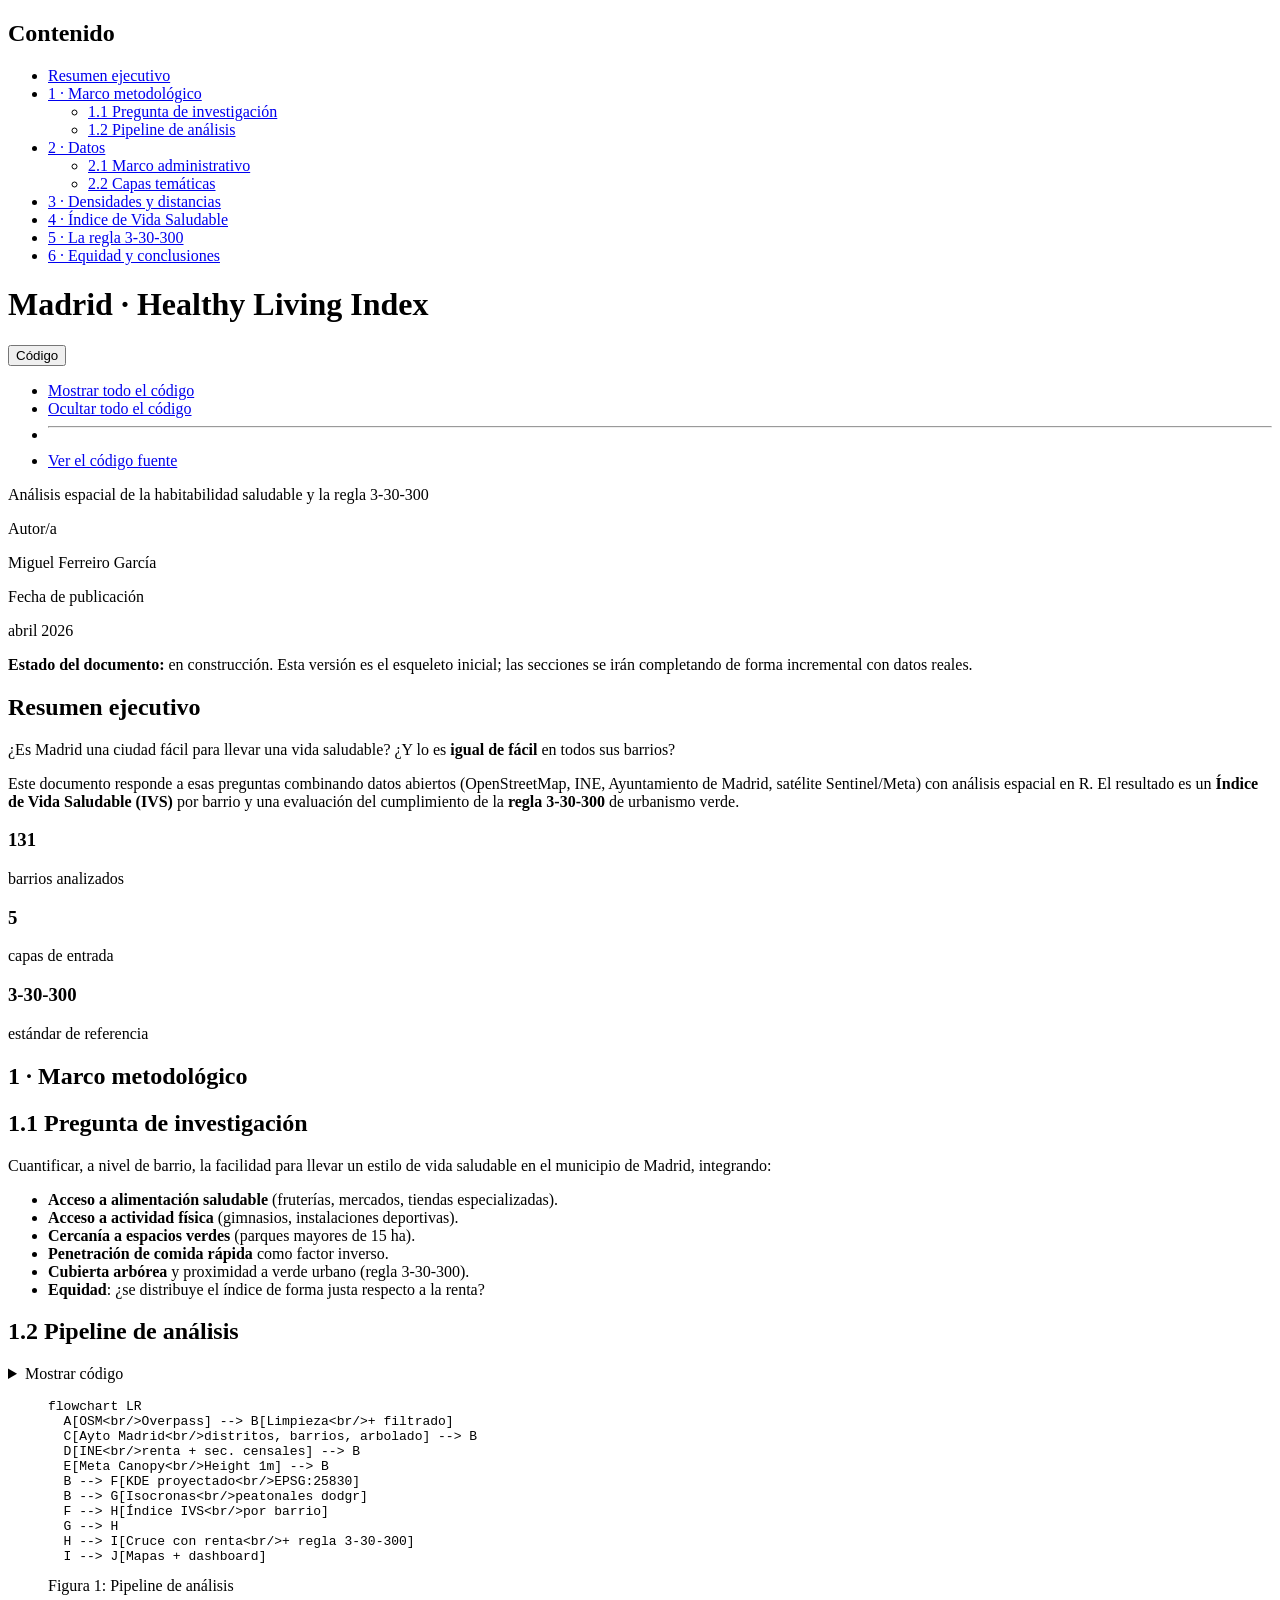
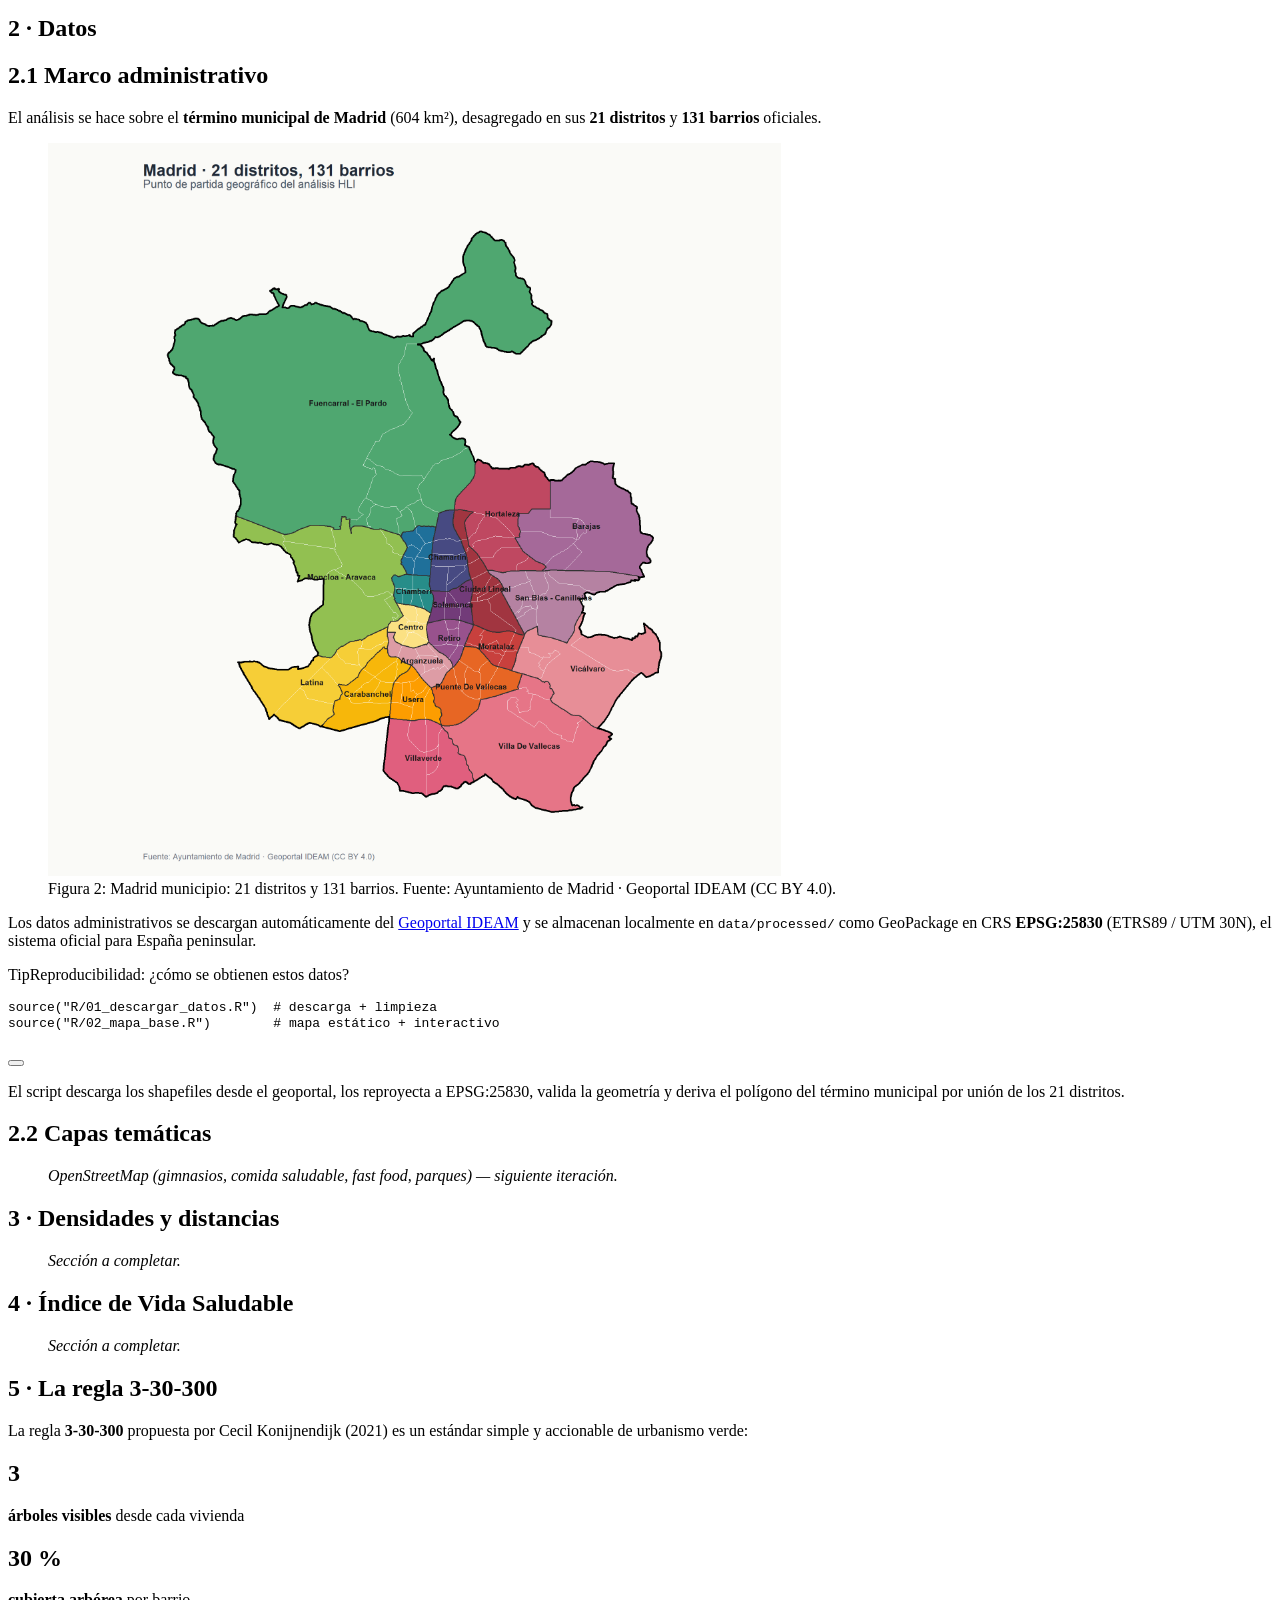
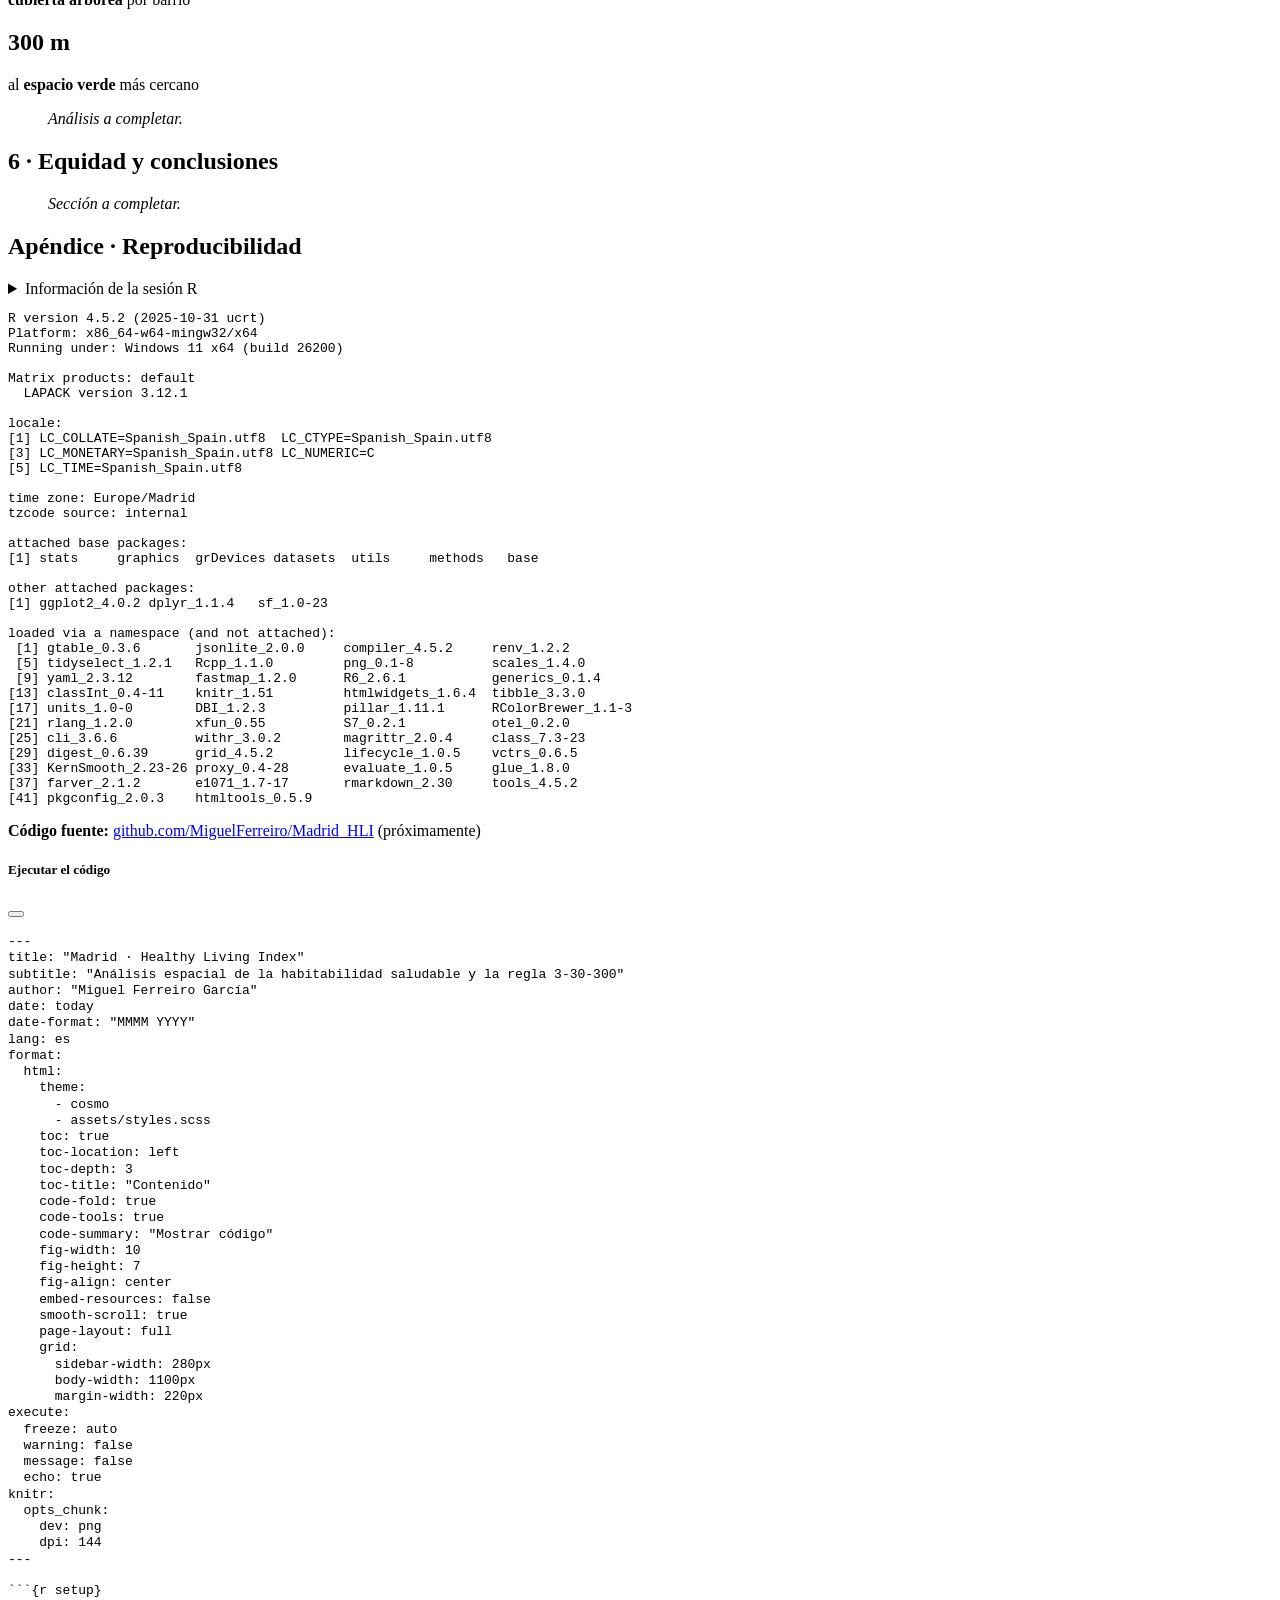
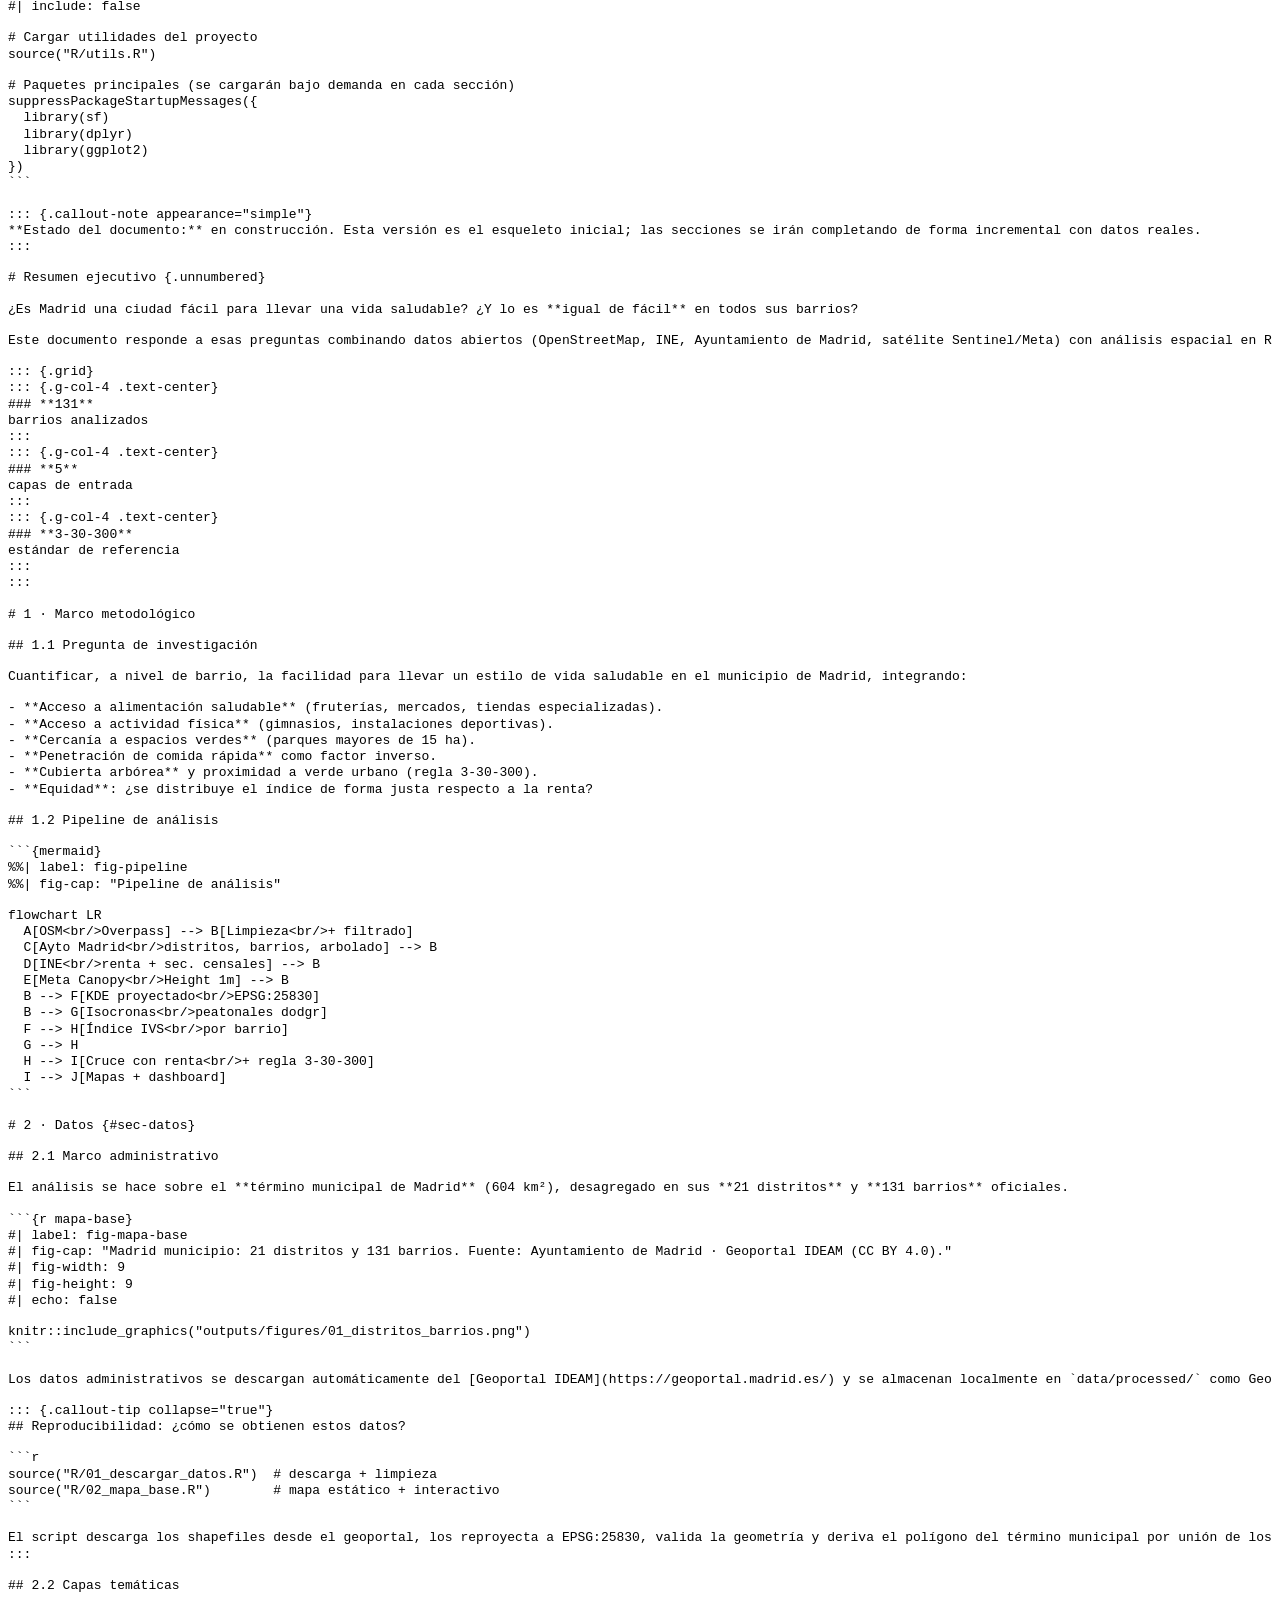
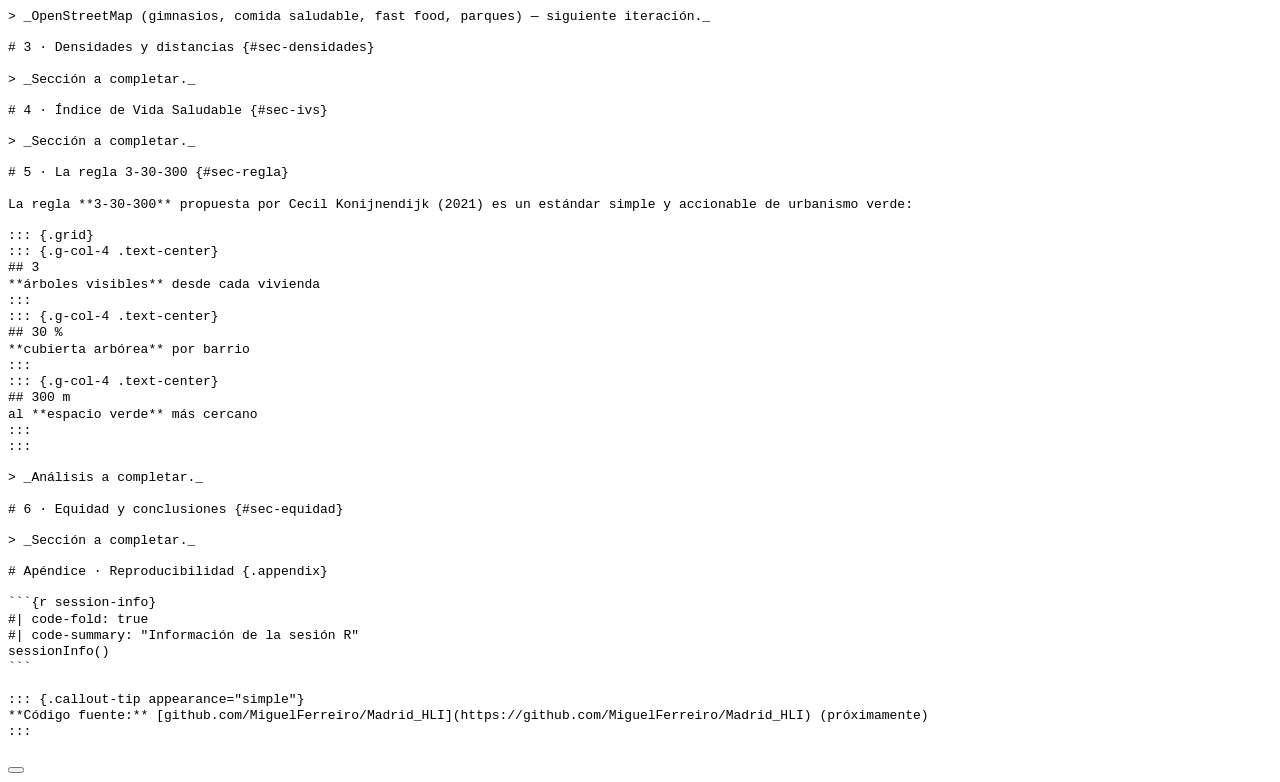
==== commit 961e5a9a: "feat(data): descarga + visualización de distritos y barrios Paso 2 del refactor: - R/01_descargar_da" ====
--- a/docs/index.html
+++ b/docs/index.html
@@ -95,7 +95,11 @@
   <li><a href="#pregunta-de-investigación" id="toc-pregunta-de-investigación" class="nav-link" data-scroll-target="#pregunta-de-investigación">1.1 Pregunta de investigación</a></li>
   <li><a href="#pipeline-de-análisis" id="toc-pipeline-de-análisis" class="nav-link" data-scroll-target="#pipeline-de-análisis">1.2 Pipeline de análisis</a></li>
   </ul></li>
-  <li><a href="#sec-datos" id="toc-sec-datos" class="nav-link" data-scroll-target="#sec-datos">2 · Datos</a></li>
+  <li><a href="#sec-datos" id="toc-sec-datos" class="nav-link" data-scroll-target="#sec-datos">2 · Datos</a>
+  <ul class="collapse">
+  <li><a href="#marco-administrativo" id="toc-marco-administrativo" class="nav-link" data-scroll-target="#marco-administrativo">2.1 Marco administrativo</a></li>
+  <li><a href="#capas-temáticas" id="toc-capas-temáticas" class="nav-link" data-scroll-target="#capas-temáticas">2.2 Capas temáticas</a></li>
+  </ul></li>
   <li><a href="#sec-densidades" id="toc-sec-densidades" class="nav-link" data-scroll-target="#sec-densidades">3 · Densidades y distancias</a></li>
   <li><a href="#sec-ivs" id="toc-sec-ivs" class="nav-link" data-scroll-target="#sec-ivs">4 · Índice de Vida Saludable</a></li>
   <li><a href="#sec-regla" id="toc-sec-regla" class="nav-link" data-scroll-target="#sec-regla">5 · La regla 3-30-300</a></li>
@@ -230,9 +234,49 @@
 </section>
 <section id="sec-datos" class="level1">
 <h1>2 · Datos</h1>
+<section id="marco-administrativo" class="level2">
+<h2 class="anchored" data-anchor-id="marco-administrativo">2.1 Marco administrativo</h2>
+<p>El análisis se hace sobre el <strong>término municipal de Madrid</strong> (604 km²), desagregado en sus <strong>21 distritos</strong> y <strong>131 barrios</strong> oficiales.</p>
+<div class="cell">
+<div class="cell-output-display">
+<div id="fig-mapa-base" class="quarto-float quarto-figure quarto-figure-center anchored">
+<figure class="quarto-float quarto-float-fig figure">
+<div aria-describedby="fig-mapa-base-caption-0ceaefa1-69ba-4598-a22c-09a6ac19f8ca">
+<img src="outputs/figures/01_distritos_barrios.png" class="img-fluid figure-img" width="733">
+</div>
+<figcaption class="quarto-float-caption-bottom quarto-float-caption quarto-float-fig" id="fig-mapa-base-caption-0ceaefa1-69ba-4598-a22c-09a6ac19f8ca">
+Figura&nbsp;2: Madrid municipio: 21 distritos y 131 barrios. Fuente: Ayuntamiento de Madrid · Geoportal IDEAM (CC BY 4.0).
+</figcaption>
+</figure>
+</div>
+</div>
+</div>
+<p>Los datos administrativos se descargan automáticamente del <a href="https://geoportal.madrid.es/">Geoportal IDEAM</a> y se almacenan localmente en <code>data/processed/</code> como GeoPackage en CRS <strong>EPSG:25830</strong> (ETRS89 / UTM 30N), el sistema oficial para España peninsular.</p>
+<div class="callout callout-style-default callout-tip callout-titled">
+<div class="callout-header d-flex align-content-center collapsed" data-bs-toggle="collapse" data-bs-target=".callout-1-contents" aria-controls="callout-1" aria-expanded="false" aria-label="Toggle callout">
+<div class="callout-icon-container">
+<i class="callout-icon"></i>
+</div>
+<div class="callout-title-container flex-fill">
+<span class="screen-reader-only">Tip</span>Reproducibilidad: ¿cómo se obtienen estos datos?
+</div>
+<div class="callout-btn-toggle d-inline-block border-0 py-1 ps-1 pe-0 float-end"><i class="callout-toggle"></i></div>
+</div>
+<div id="callout-1" class="callout-1-contents callout-collapse collapse">
+<div class="callout-body-container callout-body">
+<div class="code-copy-outer-scaffold"><div class="sourceCode" id="cb2"><pre class="sourceCode r code-with-copy"><code class="sourceCode r"><span id="cb2-1"><a href="#cb2-1" aria-hidden="true" tabindex="-1"></a><span class="fu">source</span>(<span class="st">"R/01_descargar_datos.R"</span>)  <span class="co"># descarga + limpieza</span></span>
+<span id="cb2-2"><a href="#cb2-2" aria-hidden="true" tabindex="-1"></a><span class="fu">source</span>(<span class="st">"R/02_mapa_base.R"</span>)        <span class="co"># mapa estático + interactivo</span></span></code></pre></div><button title="Copiar al portapapeles" class="code-copy-button"><i class="bi"></i></button></div>
+<p>El script descarga los shapefiles desde el geoportal, los reproyecta a EPSG:25830, valida la geometría y deriva el polígono del término municipal por unión de los 21 distritos.</p>
+</div>
+</div>
+</div>
+</section>
+<section id="capas-temáticas" class="level2">
+<h2 class="anchored" data-anchor-id="capas-temáticas">2.2 Capas temáticas</h2>
 <blockquote class="blockquote">
-<p><em>Sección a completar en la siguiente iteración.</em></p>
+<p><em>OpenStreetMap (gimnasios, comida saludable, fast food, parques) — siguiente iteración.</em></p>
 </blockquote>
+</section>
 </section>
 <section id="sec-densidades" class="level1">
 <h1>3 · Densidades y distancias</h1>
@@ -280,7 +324,7 @@
 <div class="cell">
 <details class="code-fold">
 <summary>Información de la sesión R</summary>
-<div class="code-copy-outer-scaffold"><div class="sourceCode cell-code" id="cb2"><pre class="sourceCode r code-with-copy"><code class="sourceCode r"><span id="cb2-1"><a href="#cb2-1" aria-hidden="true" tabindex="-1"></a><span class="fu">sessionInfo</span>()</span></code></pre></div><button title="Copiar al portapapeles" class="code-copy-button"><i class="bi"></i></button></div>
+<div class="code-copy-outer-scaffold"><div class="sourceCode cell-code" id="cb3"><pre class="sourceCode r code-with-copy"><code class="sourceCode r"><span id="cb3-1"><a href="#cb3-1" aria-hidden="true" tabindex="-1"></a><span class="fu">sessionInfo</span>()</span></code></pre></div><button title="Copiar al portapapeles" class="code-copy-button"><i class="bi"></i></button></div>
 </details>
 <div class="cell-output cell-output-stdout">
 <pre><code>R version 4.5.2 (2025-10-31 ucrt)
@@ -306,16 +350,16 @@
 
 loaded via a namespace (and not attached):
  [1] gtable_0.3.6       jsonlite_2.0.0     compiler_4.5.2     renv_1.2.2        
- [5] tidyselect_1.2.1   Rcpp_1.1.0         scales_1.4.0       yaml_2.3.12       
- [9] fastmap_1.2.0      R6_2.6.1           generics_0.1.4     classInt_0.4-11   
-[13] knitr_1.51         htmlwidgets_1.6.4  tibble_3.3.0       units_1.0-0       
-[17] DBI_1.2.3          pillar_1.11.1      RColorBrewer_1.1-3 rlang_1.2.0       
-[21] xfun_0.55          S7_0.2.1           otel_0.2.0         cli_3.6.6         
-[25] withr_3.0.2        magrittr_2.0.4     class_7.3-23       digest_0.6.39     
-[29] grid_4.5.2         lifecycle_1.0.5    vctrs_0.6.5        KernSmooth_2.23-26
-[33] proxy_0.4-28       evaluate_1.0.5     glue_1.8.0         farver_2.1.2      
-[37] e1071_1.7-17       rmarkdown_2.30     tools_4.5.2        pkgconfig_2.0.3   
-[41] htmltools_0.5.9   </code></pre>
+ [5] tidyselect_1.2.1   Rcpp_1.1.0         png_0.1-8          scales_1.4.0      
+ [9] yaml_2.3.12        fastmap_1.2.0      R6_2.6.1           generics_0.1.4    
+[13] classInt_0.4-11    knitr_1.51         htmlwidgets_1.6.4  tibble_3.3.0      
+[17] units_1.0-0        DBI_1.2.3          pillar_1.11.1      RColorBrewer_1.1-3
+[21] rlang_1.2.0        xfun_0.55          S7_0.2.1           otel_0.2.0        
+[25] cli_3.6.6          withr_3.0.2        magrittr_2.0.4     class_7.3-23      
+[29] digest_0.6.39      grid_4.5.2         lifecycle_1.0.5    vctrs_0.6.5       
+[33] KernSmooth_2.23-26 proxy_0.4-28       evaluate_1.0.5     glue_1.8.0        
+[37] farver_2.1.2       e1071_1.7-17       rmarkdown_2.30     tools_4.5.2       
+[41] pkgconfig_2.0.3    htmltools_0.5.9   </code></pre>
 </div>
 </div>
 <div class="callout callout-style-simple callout-tip">
@@ -783,165 +827,194 @@
     }
   });
   </script><div class="modal fade" id="quarto-embedded-source-code-modal" tabindex="-1" aria-labelledby="quarto-embedded-source-code-modal-label" aria-hidden="true"><div class="modal-dialog modal-dialog-scrollable"><div class="modal-content"><div class="modal-header"><h5 class="modal-title" id="quarto-embedded-source-code-modal-label">Ejecutar el código</h5><button class="btn-close" data-bs-dismiss="modal"></button></div><div class="modal-body"><div class="">
-<div class="code-copy-outer-scaffold"><div class="sourceCode" id="cb4" data-shortcodes="false"><pre class="sourceCode markdown code-with-copy"><code class="sourceCode markdown"><span id="cb4-1"><a href="#cb4-1" aria-hidden="true" tabindex="-1"></a><span class="co">---</span></span>
-<span id="cb4-2"><a href="#cb4-2" aria-hidden="true" tabindex="-1"></a><span class="an">title:</span><span class="co"> "Madrid · Healthy Living Index"</span></span>
-<span id="cb4-3"><a href="#cb4-3" aria-hidden="true" tabindex="-1"></a><span class="an">subtitle:</span><span class="co"> "Análisis espacial de la habitabilidad saludable y la regla 3-30-300"</span></span>
-<span id="cb4-4"><a href="#cb4-4" aria-hidden="true" tabindex="-1"></a><span class="an">author:</span><span class="co"> "Miguel Ferreiro García"</span></span>
-<span id="cb4-5"><a href="#cb4-5" aria-hidden="true" tabindex="-1"></a><span class="an">date:</span><span class="co"> today</span></span>
-<span id="cb4-6"><a href="#cb4-6" aria-hidden="true" tabindex="-1"></a><span class="an">date-format:</span><span class="co"> "MMMM YYYY"</span></span>
-<span id="cb4-7"><a href="#cb4-7" aria-hidden="true" tabindex="-1"></a><span class="an">lang:</span><span class="co"> es</span></span>
-<span id="cb4-8"><a href="#cb4-8" aria-hidden="true" tabindex="-1"></a><span class="an">format:</span></span>
-<span id="cb4-9"><a href="#cb4-9" aria-hidden="true" tabindex="-1"></a><span class="co">  html:</span></span>
-<span id="cb4-10"><a href="#cb4-10" aria-hidden="true" tabindex="-1"></a><span class="co">    theme:</span></span>
-<span id="cb4-11"><a href="#cb4-11" aria-hidden="true" tabindex="-1"></a><span class="co">      - cosmo</span></span>
-<span id="cb4-12"><a href="#cb4-12" aria-hidden="true" tabindex="-1"></a><span class="co">      - assets/styles.scss</span></span>
-<span id="cb4-13"><a href="#cb4-13" aria-hidden="true" tabindex="-1"></a><span class="co">    toc: true</span></span>
-<span id="cb4-14"><a href="#cb4-14" aria-hidden="true" tabindex="-1"></a><span class="co">    toc-location: left</span></span>
-<span id="cb4-15"><a href="#cb4-15" aria-hidden="true" tabindex="-1"></a><span class="co">    toc-depth: 3</span></span>
-<span id="cb4-16"><a href="#cb4-16" aria-hidden="true" tabindex="-1"></a><span class="co">    toc-title: "Contenido"</span></span>
-<span id="cb4-17"><a href="#cb4-17" aria-hidden="true" tabindex="-1"></a><span class="co">    code-fold: true</span></span>
-<span id="cb4-18"><a href="#cb4-18" aria-hidden="true" tabindex="-1"></a><span class="co">    code-tools: true</span></span>
-<span id="cb4-19"><a href="#cb4-19" aria-hidden="true" tabindex="-1"></a><span class="co">    code-summary: "Mostrar código"</span></span>
-<span id="cb4-20"><a href="#cb4-20" aria-hidden="true" tabindex="-1"></a><span class="co">    fig-width: 10</span></span>
-<span id="cb4-21"><a href="#cb4-21" aria-hidden="true" tabindex="-1"></a><span class="co">    fig-height: 7</span></span>
-<span id="cb4-22"><a href="#cb4-22" aria-hidden="true" tabindex="-1"></a><span class="co">    fig-align: center</span></span>
-<span id="cb4-23"><a href="#cb4-23" aria-hidden="true" tabindex="-1"></a><span class="co">    embed-resources: false</span></span>
-<span id="cb4-24"><a href="#cb4-24" aria-hidden="true" tabindex="-1"></a><span class="co">    smooth-scroll: true</span></span>
-<span id="cb4-25"><a href="#cb4-25" aria-hidden="true" tabindex="-1"></a><span class="co">    page-layout: full</span></span>
-<span id="cb4-26"><a href="#cb4-26" aria-hidden="true" tabindex="-1"></a><span class="co">    grid:</span></span>
-<span id="cb4-27"><a href="#cb4-27" aria-hidden="true" tabindex="-1"></a><span class="co">      sidebar-width: 280px</span></span>
-<span id="cb4-28"><a href="#cb4-28" aria-hidden="true" tabindex="-1"></a><span class="co">      body-width: 1100px</span></span>
-<span id="cb4-29"><a href="#cb4-29" aria-hidden="true" tabindex="-1"></a><span class="co">      margin-width: 220px</span></span>
-<span id="cb4-30"><a href="#cb4-30" aria-hidden="true" tabindex="-1"></a><span class="an">execute:</span></span>
-<span id="cb4-31"><a href="#cb4-31" aria-hidden="true" tabindex="-1"></a><span class="co">  freeze: auto</span></span>
-<span id="cb4-32"><a href="#cb4-32" aria-hidden="true" tabindex="-1"></a><span class="co">  warning: false</span></span>
-<span id="cb4-33"><a href="#cb4-33" aria-hidden="true" tabindex="-1"></a><span class="co">  message: false</span></span>
-<span id="cb4-34"><a href="#cb4-34" aria-hidden="true" tabindex="-1"></a><span class="co">  echo: true</span></span>
-<span id="cb4-35"><a href="#cb4-35" aria-hidden="true" tabindex="-1"></a><span class="an">knitr:</span></span>
-<span id="cb4-36"><a href="#cb4-36" aria-hidden="true" tabindex="-1"></a><span class="co">  opts_chunk:</span></span>
-<span id="cb4-37"><a href="#cb4-37" aria-hidden="true" tabindex="-1"></a><span class="co">    dev: png</span></span>
-<span id="cb4-38"><a href="#cb4-38" aria-hidden="true" tabindex="-1"></a><span class="co">    dpi: 144</span></span>
-<span id="cb4-39"><a href="#cb4-39" aria-hidden="true" tabindex="-1"></a><span class="co">---</span></span>
-<span id="cb4-40"><a href="#cb4-40" aria-hidden="true" tabindex="-1"></a></span>
-<span id="cb4-41"><a href="#cb4-41" aria-hidden="true" tabindex="-1"></a><span class="in">```{r setup}</span></span>
-<span id="cb4-42"><a href="#cb4-42" aria-hidden="true" tabindex="-1"></a><span class="co">#| include: false</span></span>
-<span id="cb4-43"><a href="#cb4-43" aria-hidden="true" tabindex="-1"></a></span>
-<span id="cb4-44"><a href="#cb4-44" aria-hidden="true" tabindex="-1"></a><span class="co"># Cargar utilidades del proyecto</span></span>
-<span id="cb4-45"><a href="#cb4-45" aria-hidden="true" tabindex="-1"></a><span class="fu">source</span>(<span class="st">"R/utils.R"</span>)</span>
-<span id="cb4-46"><a href="#cb4-46" aria-hidden="true" tabindex="-1"></a></span>
-<span id="cb4-47"><a href="#cb4-47" aria-hidden="true" tabindex="-1"></a><span class="co"># Paquetes principales (se cargarán bajo demanda en cada sección)</span></span>
-<span id="cb4-48"><a href="#cb4-48" aria-hidden="true" tabindex="-1"></a><span class="fu">suppressPackageStartupMessages</span>({</span>
-<span id="cb4-49"><a href="#cb4-49" aria-hidden="true" tabindex="-1"></a>  <span class="fu">library</span>(sf)</span>
-<span id="cb4-50"><a href="#cb4-50" aria-hidden="true" tabindex="-1"></a>  <span class="fu">library</span>(dplyr)</span>
-<span id="cb4-51"><a href="#cb4-51" aria-hidden="true" tabindex="-1"></a>  <span class="fu">library</span>(ggplot2)</span>
-<span id="cb4-52"><a href="#cb4-52" aria-hidden="true" tabindex="-1"></a>})</span>
-<span id="cb4-53"><a href="#cb4-53" aria-hidden="true" tabindex="-1"></a><span class="in">```</span></span>
-<span id="cb4-54"><a href="#cb4-54" aria-hidden="true" tabindex="-1"></a></span>
-<span id="cb4-55"><a href="#cb4-55" aria-hidden="true" tabindex="-1"></a>::: {.callout-note appearance="simple"}</span>
-<span id="cb4-56"><a href="#cb4-56" aria-hidden="true" tabindex="-1"></a>**Estado del documento:** en construcción. Esta versión es el esqueleto inicial; las secciones se irán completando de forma incremental con datos reales.</span>
-<span id="cb4-57"><a href="#cb4-57" aria-hidden="true" tabindex="-1"></a>:::</span>
-<span id="cb4-58"><a href="#cb4-58" aria-hidden="true" tabindex="-1"></a></span>
-<span id="cb4-59"><a href="#cb4-59" aria-hidden="true" tabindex="-1"></a><span class="fu"># Resumen ejecutivo {.unnumbered}</span></span>
-<span id="cb4-60"><a href="#cb4-60" aria-hidden="true" tabindex="-1"></a></span>
-<span id="cb4-61"><a href="#cb4-61" aria-hidden="true" tabindex="-1"></a>¿Es Madrid una ciudad fácil para llevar una vida saludable? ¿Y lo es **igual de fácil** en todos sus barrios?</span>
-<span id="cb4-62"><a href="#cb4-62" aria-hidden="true" tabindex="-1"></a></span>
-<span id="cb4-63"><a href="#cb4-63" aria-hidden="true" tabindex="-1"></a>Este documento responde a esas preguntas combinando datos abiertos (OpenStreetMap, INE, Ayuntamiento de Madrid, satélite Sentinel/Meta) con análisis espacial en R. El resultado es un **Índice de Vida Saludable (IVS)** por barrio y una evaluación del cumplimiento de la **regla 3-30-300** de urbanismo verde.</span>
-<span id="cb4-64"><a href="#cb4-64" aria-hidden="true" tabindex="-1"></a></span>
-<span id="cb4-65"><a href="#cb4-65" aria-hidden="true" tabindex="-1"></a>::: {.grid}</span>
-<span id="cb4-66"><a href="#cb4-66" aria-hidden="true" tabindex="-1"></a>::: {.g-col-4 .text-center}</span>
-<span id="cb4-67"><a href="#cb4-67" aria-hidden="true" tabindex="-1"></a><span class="fu">### **131**</span></span>
-<span id="cb4-68"><a href="#cb4-68" aria-hidden="true" tabindex="-1"></a>barrios analizados</span>
-<span id="cb4-69"><a href="#cb4-69" aria-hidden="true" tabindex="-1"></a>:::</span>
-<span id="cb4-70"><a href="#cb4-70" aria-hidden="true" tabindex="-1"></a>::: {.g-col-4 .text-center}</span>
-<span id="cb4-71"><a href="#cb4-71" aria-hidden="true" tabindex="-1"></a><span class="fu">### **5**</span></span>
-<span id="cb4-72"><a href="#cb4-72" aria-hidden="true" tabindex="-1"></a>capas de entrada</span>
-<span id="cb4-73"><a href="#cb4-73" aria-hidden="true" tabindex="-1"></a>:::</span>
-<span id="cb4-74"><a href="#cb4-74" aria-hidden="true" tabindex="-1"></a>::: {.g-col-4 .text-center}</span>
-<span id="cb4-75"><a href="#cb4-75" aria-hidden="true" tabindex="-1"></a><span class="fu">### **3-30-300**</span></span>
-<span id="cb4-76"><a href="#cb4-76" aria-hidden="true" tabindex="-1"></a>estándar de referencia</span>
-<span id="cb4-77"><a href="#cb4-77" aria-hidden="true" tabindex="-1"></a>:::</span>
-<span id="cb4-78"><a href="#cb4-78" aria-hidden="true" tabindex="-1"></a>:::</span>
-<span id="cb4-79"><a href="#cb4-79" aria-hidden="true" tabindex="-1"></a></span>
-<span id="cb4-80"><a href="#cb4-80" aria-hidden="true" tabindex="-1"></a><span class="fu"># 1 · Marco metodológico</span></span>
-<span id="cb4-81"><a href="#cb4-81" aria-hidden="true" tabindex="-1"></a></span>
-<span id="cb4-82"><a href="#cb4-82" aria-hidden="true" tabindex="-1"></a><span class="fu">## 1.1 Pregunta de investigación</span></span>
-<span id="cb4-83"><a href="#cb4-83" aria-hidden="true" tabindex="-1"></a></span>
-<span id="cb4-84"><a href="#cb4-84" aria-hidden="true" tabindex="-1"></a>Cuantificar, a nivel de barrio, la facilidad para llevar un estilo de vida saludable en el municipio de Madrid, integrando:</span>
-<span id="cb4-85"><a href="#cb4-85" aria-hidden="true" tabindex="-1"></a></span>
-<span id="cb4-86"><a href="#cb4-86" aria-hidden="true" tabindex="-1"></a><span class="ss">- </span>**Acceso a alimentación saludable** (fruterías, mercados, tiendas especializadas).</span>
-<span id="cb4-87"><a href="#cb4-87" aria-hidden="true" tabindex="-1"></a><span class="ss">- </span>**Acceso a actividad física** (gimnasios, instalaciones deportivas).</span>
-<span id="cb4-88"><a href="#cb4-88" aria-hidden="true" tabindex="-1"></a><span class="ss">- </span>**Cercanía a espacios verdes** (parques mayores de 15 ha).</span>
-<span id="cb4-89"><a href="#cb4-89" aria-hidden="true" tabindex="-1"></a><span class="ss">- </span>**Penetración de comida rápida** como factor inverso.</span>
-<span id="cb4-90"><a href="#cb4-90" aria-hidden="true" tabindex="-1"></a><span class="ss">- </span>**Cubierta arbórea** y proximidad a verde urbano (regla 3-30-300).</span>
-<span id="cb4-91"><a href="#cb4-91" aria-hidden="true" tabindex="-1"></a><span class="ss">- </span>**Equidad**: ¿se distribuye el índice de forma justa respecto a la renta?</span>
-<span id="cb4-92"><a href="#cb4-92" aria-hidden="true" tabindex="-1"></a></span>
-<span id="cb4-93"><a href="#cb4-93" aria-hidden="true" tabindex="-1"></a><span class="fu">## 1.2 Pipeline de análisis</span></span>
-<span id="cb4-94"><a href="#cb4-94" aria-hidden="true" tabindex="-1"></a></span>
-<span id="cb4-97"><a href="#cb4-97" aria-hidden="true" tabindex="-1"></a><span class="in">```{mermaid}</span></span>
-<span id="cb4-98"><a href="#cb4-98" aria-hidden="true" tabindex="-1"></a>%%| label: fig-pipeline</span>
-<span id="cb4-99"><a href="#cb4-99" aria-hidden="true" tabindex="-1"></a>%%| fig-cap: <span class="ot">"</span><span class="st">Pipeline de análisis</span><span class="ot">"</span></span>
-<span id="cb4-100"><a href="#cb4-100" aria-hidden="true" tabindex="-1"></a></span>
-<span id="cb4-101"><a href="#cb4-101" aria-hidden="true" tabindex="-1"></a>flowchart LR</span>
-<span id="cb4-102"><a href="#cb4-102" aria-hidden="true" tabindex="-1"></a>  A[OSM&lt;br/&gt;Overpass] --&gt; B[Limpieza&lt;br/&gt;+ filtrado]</span>
-<span id="cb4-103"><a href="#cb4-103" aria-hidden="true" tabindex="-1"></a>  C[Ayto Madrid&lt;br/&gt;distritos, barrios, arbolado] --&gt; B</span>
-<span id="cb4-104"><a href="#cb4-104" aria-hidden="true" tabindex="-1"></a>  D[INE&lt;br/&gt;renta + sec. censales] --&gt; B</span>
-<span id="cb4-105"><a href="#cb4-105" aria-hidden="true" tabindex="-1"></a>  E[Meta Canopy&lt;br/&gt;Height <span class="dv">1</span>m] --&gt; B</span>
-<span id="cb4-106"><a href="#cb4-106" aria-hidden="true" tabindex="-1"></a>  B --&gt; F[KDE proyectado&lt;br/&gt;EPSG:<span class="dv">25830</span>]</span>
-<span id="cb4-107"><a href="#cb4-107" aria-hidden="true" tabindex="-1"></a>  B --&gt; G[Isocronas&lt;br/&gt;peatonales dodgr]</span>
-<span id="cb4-108"><a href="#cb4-108" aria-hidden="true" tabindex="-1"></a>  F --&gt; H[Índice IVS&lt;br/&gt;por barrio]</span>
-<span id="cb4-109"><a href="#cb4-109" aria-hidden="true" tabindex="-1"></a>  G --&gt; H</span>
-<span id="cb4-110"><a href="#cb4-110" aria-hidden="true" tabindex="-1"></a>  H --&gt; I[Cruce con renta&lt;br/&gt;+ regla <span class="dv">3-30-300</span>]</span>
-<span id="cb4-111"><a href="#cb4-111" aria-hidden="true" tabindex="-1"></a>  I --&gt; J[Mapas + dashboard]</span>
-<span id="cb4-112"><a href="#cb4-112" aria-hidden="true" tabindex="-1"></a><span class="in">```</span></span>
-<span id="cb4-113"><a href="#cb4-113" aria-hidden="true" tabindex="-1"></a></span>
-<span id="cb4-114"><a href="#cb4-114" aria-hidden="true" tabindex="-1"></a><span class="fu"># 2 · Datos {#sec-datos}</span></span>
-<span id="cb4-115"><a href="#cb4-115" aria-hidden="true" tabindex="-1"></a></span>
-<span id="cb4-116"><a href="#cb4-116" aria-hidden="true" tabindex="-1"></a><span class="at">&gt; _Sección a completar en la siguiente iteración._</span></span>
-<span id="cb4-117"><a href="#cb4-117" aria-hidden="true" tabindex="-1"></a></span>
-<span id="cb4-118"><a href="#cb4-118" aria-hidden="true" tabindex="-1"></a><span class="fu"># 3 · Densidades y distancias {#sec-densidades}</span></span>
-<span id="cb4-119"><a href="#cb4-119" aria-hidden="true" tabindex="-1"></a></span>
-<span id="cb4-120"><a href="#cb4-120" aria-hidden="true" tabindex="-1"></a><span class="at">&gt; _Sección a completar._</span></span>
-<span id="cb4-121"><a href="#cb4-121" aria-hidden="true" tabindex="-1"></a></span>
-<span id="cb4-122"><a href="#cb4-122" aria-hidden="true" tabindex="-1"></a><span class="fu"># 4 · Índice de Vida Saludable {#sec-ivs}</span></span>
-<span id="cb4-123"><a href="#cb4-123" aria-hidden="true" tabindex="-1"></a></span>
-<span id="cb4-124"><a href="#cb4-124" aria-hidden="true" tabindex="-1"></a><span class="at">&gt; _Sección a completar._</span></span>
-<span id="cb4-125"><a href="#cb4-125" aria-hidden="true" tabindex="-1"></a></span>
-<span id="cb4-126"><a href="#cb4-126" aria-hidden="true" tabindex="-1"></a><span class="fu"># 5 · La regla 3-30-300 {#sec-regla}</span></span>
-<span id="cb4-127"><a href="#cb4-127" aria-hidden="true" tabindex="-1"></a></span>
-<span id="cb4-128"><a href="#cb4-128" aria-hidden="true" tabindex="-1"></a>La regla **3-30-300** propuesta por Cecil Konijnendijk (2021) es un estándar simple y accionable de urbanismo verde:</span>
-<span id="cb4-129"><a href="#cb4-129" aria-hidden="true" tabindex="-1"></a></span>
-<span id="cb4-130"><a href="#cb4-130" aria-hidden="true" tabindex="-1"></a>::: {.grid}</span>
-<span id="cb4-131"><a href="#cb4-131" aria-hidden="true" tabindex="-1"></a>::: {.g-col-4 .text-center}</span>
-<span id="cb4-132"><a href="#cb4-132" aria-hidden="true" tabindex="-1"></a><span class="fu">## 3</span></span>
-<span id="cb4-133"><a href="#cb4-133" aria-hidden="true" tabindex="-1"></a>**árboles visibles** desde cada vivienda</span>
-<span id="cb4-134"><a href="#cb4-134" aria-hidden="true" tabindex="-1"></a>:::</span>
-<span id="cb4-135"><a href="#cb4-135" aria-hidden="true" tabindex="-1"></a>::: {.g-col-4 .text-center}</span>
-<span id="cb4-136"><a href="#cb4-136" aria-hidden="true" tabindex="-1"></a><span class="fu">## 30 %</span></span>
-<span id="cb4-137"><a href="#cb4-137" aria-hidden="true" tabindex="-1"></a>**cubierta arbórea** por barrio</span>
-<span id="cb4-138"><a href="#cb4-138" aria-hidden="true" tabindex="-1"></a>:::</span>
-<span id="cb4-139"><a href="#cb4-139" aria-hidden="true" tabindex="-1"></a>::: {.g-col-4 .text-center}</span>
-<span id="cb4-140"><a href="#cb4-140" aria-hidden="true" tabindex="-1"></a><span class="fu">## 300 m</span></span>
-<span id="cb4-141"><a href="#cb4-141" aria-hidden="true" tabindex="-1"></a>al **espacio verde** más cercano</span>
-<span id="cb4-142"><a href="#cb4-142" aria-hidden="true" tabindex="-1"></a>:::</span>
-<span id="cb4-143"><a href="#cb4-143" aria-hidden="true" tabindex="-1"></a>:::</span>
-<span id="cb4-144"><a href="#cb4-144" aria-hidden="true" tabindex="-1"></a></span>
-<span id="cb4-145"><a href="#cb4-145" aria-hidden="true" tabindex="-1"></a><span class="at">&gt; _Análisis a completar._</span></span>
-<span id="cb4-146"><a href="#cb4-146" aria-hidden="true" tabindex="-1"></a></span>
-<span id="cb4-147"><a href="#cb4-147" aria-hidden="true" tabindex="-1"></a><span class="fu"># 6 · Equidad y conclusiones {#sec-equidad}</span></span>
-<span id="cb4-148"><a href="#cb4-148" aria-hidden="true" tabindex="-1"></a></span>
-<span id="cb4-149"><a href="#cb4-149" aria-hidden="true" tabindex="-1"></a><span class="at">&gt; _Sección a completar._</span></span>
-<span id="cb4-150"><a href="#cb4-150" aria-hidden="true" tabindex="-1"></a></span>
-<span id="cb4-151"><a href="#cb4-151" aria-hidden="true" tabindex="-1"></a><span class="fu"># Apéndice · Reproducibilidad {.appendix}</span></span>
-<span id="cb4-152"><a href="#cb4-152" aria-hidden="true" tabindex="-1"></a></span>
-<span id="cb4-153"><a href="#cb4-153" aria-hidden="true" tabindex="-1"></a><span class="in">```{r session-info}</span></span>
-<span id="cb4-154"><a href="#cb4-154" aria-hidden="true" tabindex="-1"></a><span class="co">#| code-fold: true</span></span>
-<span id="cb4-155"><a href="#cb4-155" aria-hidden="true" tabindex="-1"></a><span class="co">#| code-summary: "Información de la sesión R"</span></span>
-<span id="cb4-156"><a href="#cb4-156" aria-hidden="true" tabindex="-1"></a><span class="fu">sessionInfo</span>()</span>
-<span id="cb4-157"><a href="#cb4-157" aria-hidden="true" tabindex="-1"></a><span class="in">```</span></span>
-<span id="cb4-158"><a href="#cb4-158" aria-hidden="true" tabindex="-1"></a></span>
-<span id="cb4-159"><a href="#cb4-159" aria-hidden="true" tabindex="-1"></a>::: {.callout-tip appearance="simple"}</span>
-<span id="cb4-160"><a href="#cb4-160" aria-hidden="true" tabindex="-1"></a>**Código fuente:** <span class="co">[</span><span class="ot">github.com/MiguelFerreiro/Madrid_HLI</span><span class="co">](https://github.com/MiguelFerreiro/Madrid_HLI)</span> (próximamente)</span>
-<span id="cb4-161"><a href="#cb4-161" aria-hidden="true" tabindex="-1"></a>:::</span>
+<div class="code-copy-outer-scaffold"><div class="sourceCode" id="cb5" data-shortcodes="false"><pre class="sourceCode markdown code-with-copy"><code class="sourceCode markdown"><span id="cb5-1"><a href="#cb5-1" aria-hidden="true" tabindex="-1"></a><span class="co">---</span></span>
+<span id="cb5-2"><a href="#cb5-2" aria-hidden="true" tabindex="-1"></a><span class="an">title:</span><span class="co"> "Madrid · Healthy Living Index"</span></span>
+<span id="cb5-3"><a href="#cb5-3" aria-hidden="true" tabindex="-1"></a><span class="an">subtitle:</span><span class="co"> "Análisis espacial de la habitabilidad saludable y la regla 3-30-300"</span></span>
+<span id="cb5-4"><a href="#cb5-4" aria-hidden="true" tabindex="-1"></a><span class="an">author:</span><span class="co"> "Miguel Ferreiro García"</span></span>
+<span id="cb5-5"><a href="#cb5-5" aria-hidden="true" tabindex="-1"></a><span class="an">date:</span><span class="co"> today</span></span>
+<span id="cb5-6"><a href="#cb5-6" aria-hidden="true" tabindex="-1"></a><span class="an">date-format:</span><span class="co"> "MMMM YYYY"</span></span>
+<span id="cb5-7"><a href="#cb5-7" aria-hidden="true" tabindex="-1"></a><span class="an">lang:</span><span class="co"> es</span></span>
+<span id="cb5-8"><a href="#cb5-8" aria-hidden="true" tabindex="-1"></a><span class="an">format:</span></span>
+<span id="cb5-9"><a href="#cb5-9" aria-hidden="true" tabindex="-1"></a><span class="co">  html:</span></span>
+<span id="cb5-10"><a href="#cb5-10" aria-hidden="true" tabindex="-1"></a><span class="co">    theme:</span></span>
+<span id="cb5-11"><a href="#cb5-11" aria-hidden="true" tabindex="-1"></a><span class="co">      - cosmo</span></span>
+<span id="cb5-12"><a href="#cb5-12" aria-hidden="true" tabindex="-1"></a><span class="co">      - assets/styles.scss</span></span>
+<span id="cb5-13"><a href="#cb5-13" aria-hidden="true" tabindex="-1"></a><span class="co">    toc: true</span></span>
+<span id="cb5-14"><a href="#cb5-14" aria-hidden="true" tabindex="-1"></a><span class="co">    toc-location: left</span></span>
+<span id="cb5-15"><a href="#cb5-15" aria-hidden="true" tabindex="-1"></a><span class="co">    toc-depth: 3</span></span>
+<span id="cb5-16"><a href="#cb5-16" aria-hidden="true" tabindex="-1"></a><span class="co">    toc-title: "Contenido"</span></span>
+<span id="cb5-17"><a href="#cb5-17" aria-hidden="true" tabindex="-1"></a><span class="co">    code-fold: true</span></span>
+<span id="cb5-18"><a href="#cb5-18" aria-hidden="true" tabindex="-1"></a><span class="co">    code-tools: true</span></span>
+<span id="cb5-19"><a href="#cb5-19" aria-hidden="true" tabindex="-1"></a><span class="co">    code-summary: "Mostrar código"</span></span>
+<span id="cb5-20"><a href="#cb5-20" aria-hidden="true" tabindex="-1"></a><span class="co">    fig-width: 10</span></span>
+<span id="cb5-21"><a href="#cb5-21" aria-hidden="true" tabindex="-1"></a><span class="co">    fig-height: 7</span></span>
+<span id="cb5-22"><a href="#cb5-22" aria-hidden="true" tabindex="-1"></a><span class="co">    fig-align: center</span></span>
+<span id="cb5-23"><a href="#cb5-23" aria-hidden="true" tabindex="-1"></a><span class="co">    embed-resources: false</span></span>
+<span id="cb5-24"><a href="#cb5-24" aria-hidden="true" tabindex="-1"></a><span class="co">    smooth-scroll: true</span></span>
+<span id="cb5-25"><a href="#cb5-25" aria-hidden="true" tabindex="-1"></a><span class="co">    page-layout: full</span></span>
+<span id="cb5-26"><a href="#cb5-26" aria-hidden="true" tabindex="-1"></a><span class="co">    grid:</span></span>
+<span id="cb5-27"><a href="#cb5-27" aria-hidden="true" tabindex="-1"></a><span class="co">      sidebar-width: 280px</span></span>
+<span id="cb5-28"><a href="#cb5-28" aria-hidden="true" tabindex="-1"></a><span class="co">      body-width: 1100px</span></span>
+<span id="cb5-29"><a href="#cb5-29" aria-hidden="true" tabindex="-1"></a><span class="co">      margin-width: 220px</span></span>
+<span id="cb5-30"><a href="#cb5-30" aria-hidden="true" tabindex="-1"></a><span class="an">execute:</span></span>
+<span id="cb5-31"><a href="#cb5-31" aria-hidden="true" tabindex="-1"></a><span class="co">  freeze: auto</span></span>
+<span id="cb5-32"><a href="#cb5-32" aria-hidden="true" tabindex="-1"></a><span class="co">  warning: false</span></span>
+<span id="cb5-33"><a href="#cb5-33" aria-hidden="true" tabindex="-1"></a><span class="co">  message: false</span></span>
+<span id="cb5-34"><a href="#cb5-34" aria-hidden="true" tabindex="-1"></a><span class="co">  echo: true</span></span>
+<span id="cb5-35"><a href="#cb5-35" aria-hidden="true" tabindex="-1"></a><span class="an">knitr:</span></span>
+<span id="cb5-36"><a href="#cb5-36" aria-hidden="true" tabindex="-1"></a><span class="co">  opts_chunk:</span></span>
+<span id="cb5-37"><a href="#cb5-37" aria-hidden="true" tabindex="-1"></a><span class="co">    dev: png</span></span>
+<span id="cb5-38"><a href="#cb5-38" aria-hidden="true" tabindex="-1"></a><span class="co">    dpi: 144</span></span>
+<span id="cb5-39"><a href="#cb5-39" aria-hidden="true" tabindex="-1"></a><span class="co">---</span></span>
+<span id="cb5-40"><a href="#cb5-40" aria-hidden="true" tabindex="-1"></a></span>
+<span id="cb5-41"><a href="#cb5-41" aria-hidden="true" tabindex="-1"></a><span class="in">```{r setup}</span></span>
+<span id="cb5-42"><a href="#cb5-42" aria-hidden="true" tabindex="-1"></a><span class="co">#| include: false</span></span>
+<span id="cb5-43"><a href="#cb5-43" aria-hidden="true" tabindex="-1"></a></span>
+<span id="cb5-44"><a href="#cb5-44" aria-hidden="true" tabindex="-1"></a><span class="co"># Cargar utilidades del proyecto</span></span>
+<span id="cb5-45"><a href="#cb5-45" aria-hidden="true" tabindex="-1"></a><span class="fu">source</span>(<span class="st">"R/utils.R"</span>)</span>
+<span id="cb5-46"><a href="#cb5-46" aria-hidden="true" tabindex="-1"></a></span>
+<span id="cb5-47"><a href="#cb5-47" aria-hidden="true" tabindex="-1"></a><span class="co"># Paquetes principales (se cargarán bajo demanda en cada sección)</span></span>
+<span id="cb5-48"><a href="#cb5-48" aria-hidden="true" tabindex="-1"></a><span class="fu">suppressPackageStartupMessages</span>({</span>
+<span id="cb5-49"><a href="#cb5-49" aria-hidden="true" tabindex="-1"></a>  <span class="fu">library</span>(sf)</span>
+<span id="cb5-50"><a href="#cb5-50" aria-hidden="true" tabindex="-1"></a>  <span class="fu">library</span>(dplyr)</span>
+<span id="cb5-51"><a href="#cb5-51" aria-hidden="true" tabindex="-1"></a>  <span class="fu">library</span>(ggplot2)</span>
+<span id="cb5-52"><a href="#cb5-52" aria-hidden="true" tabindex="-1"></a>})</span>
+<span id="cb5-53"><a href="#cb5-53" aria-hidden="true" tabindex="-1"></a><span class="in">```</span></span>
+<span id="cb5-54"><a href="#cb5-54" aria-hidden="true" tabindex="-1"></a></span>
+<span id="cb5-55"><a href="#cb5-55" aria-hidden="true" tabindex="-1"></a>::: {.callout-note appearance="simple"}</span>
+<span id="cb5-56"><a href="#cb5-56" aria-hidden="true" tabindex="-1"></a>**Estado del documento:** en construcción. Esta versión es el esqueleto inicial; las secciones se irán completando de forma incremental con datos reales.</span>
+<span id="cb5-57"><a href="#cb5-57" aria-hidden="true" tabindex="-1"></a>:::</span>
+<span id="cb5-58"><a href="#cb5-58" aria-hidden="true" tabindex="-1"></a></span>
+<span id="cb5-59"><a href="#cb5-59" aria-hidden="true" tabindex="-1"></a><span class="fu"># Resumen ejecutivo {.unnumbered}</span></span>
+<span id="cb5-60"><a href="#cb5-60" aria-hidden="true" tabindex="-1"></a></span>
+<span id="cb5-61"><a href="#cb5-61" aria-hidden="true" tabindex="-1"></a>¿Es Madrid una ciudad fácil para llevar una vida saludable? ¿Y lo es **igual de fácil** en todos sus barrios?</span>
+<span id="cb5-62"><a href="#cb5-62" aria-hidden="true" tabindex="-1"></a></span>
+<span id="cb5-63"><a href="#cb5-63" aria-hidden="true" tabindex="-1"></a>Este documento responde a esas preguntas combinando datos abiertos (OpenStreetMap, INE, Ayuntamiento de Madrid, satélite Sentinel/Meta) con análisis espacial en R. El resultado es un **Índice de Vida Saludable (IVS)** por barrio y una evaluación del cumplimiento de la **regla 3-30-300** de urbanismo verde.</span>
+<span id="cb5-64"><a href="#cb5-64" aria-hidden="true" tabindex="-1"></a></span>
+<span id="cb5-65"><a href="#cb5-65" aria-hidden="true" tabindex="-1"></a>::: {.grid}</span>
+<span id="cb5-66"><a href="#cb5-66" aria-hidden="true" tabindex="-1"></a>::: {.g-col-4 .text-center}</span>
+<span id="cb5-67"><a href="#cb5-67" aria-hidden="true" tabindex="-1"></a><span class="fu">### **131**</span></span>
+<span id="cb5-68"><a href="#cb5-68" aria-hidden="true" tabindex="-1"></a>barrios analizados</span>
+<span id="cb5-69"><a href="#cb5-69" aria-hidden="true" tabindex="-1"></a>:::</span>
+<span id="cb5-70"><a href="#cb5-70" aria-hidden="true" tabindex="-1"></a>::: {.g-col-4 .text-center}</span>
+<span id="cb5-71"><a href="#cb5-71" aria-hidden="true" tabindex="-1"></a><span class="fu">### **5**</span></span>
+<span id="cb5-72"><a href="#cb5-72" aria-hidden="true" tabindex="-1"></a>capas de entrada</span>
+<span id="cb5-73"><a href="#cb5-73" aria-hidden="true" tabindex="-1"></a>:::</span>
+<span id="cb5-74"><a href="#cb5-74" aria-hidden="true" tabindex="-1"></a>::: {.g-col-4 .text-center}</span>
+<span id="cb5-75"><a href="#cb5-75" aria-hidden="true" tabindex="-1"></a><span class="fu">### **3-30-300**</span></span>
+<span id="cb5-76"><a href="#cb5-76" aria-hidden="true" tabindex="-1"></a>estándar de referencia</span>
+<span id="cb5-77"><a href="#cb5-77" aria-hidden="true" tabindex="-1"></a>:::</span>
+<span id="cb5-78"><a href="#cb5-78" aria-hidden="true" tabindex="-1"></a>:::</span>
+<span id="cb5-79"><a href="#cb5-79" aria-hidden="true" tabindex="-1"></a></span>
+<span id="cb5-80"><a href="#cb5-80" aria-hidden="true" tabindex="-1"></a><span class="fu"># 1 · Marco metodológico</span></span>
+<span id="cb5-81"><a href="#cb5-81" aria-hidden="true" tabindex="-1"></a></span>
+<span id="cb5-82"><a href="#cb5-82" aria-hidden="true" tabindex="-1"></a><span class="fu">## 1.1 Pregunta de investigación</span></span>
+<span id="cb5-83"><a href="#cb5-83" aria-hidden="true" tabindex="-1"></a></span>
+<span id="cb5-84"><a href="#cb5-84" aria-hidden="true" tabindex="-1"></a>Cuantificar, a nivel de barrio, la facilidad para llevar un estilo de vida saludable en el municipio de Madrid, integrando:</span>
+<span id="cb5-85"><a href="#cb5-85" aria-hidden="true" tabindex="-1"></a></span>
+<span id="cb5-86"><a href="#cb5-86" aria-hidden="true" tabindex="-1"></a><span class="ss">- </span>**Acceso a alimentación saludable** (fruterías, mercados, tiendas especializadas).</span>
+<span id="cb5-87"><a href="#cb5-87" aria-hidden="true" tabindex="-1"></a><span class="ss">- </span>**Acceso a actividad física** (gimnasios, instalaciones deportivas).</span>
+<span id="cb5-88"><a href="#cb5-88" aria-hidden="true" tabindex="-1"></a><span class="ss">- </span>**Cercanía a espacios verdes** (parques mayores de 15 ha).</span>
+<span id="cb5-89"><a href="#cb5-89" aria-hidden="true" tabindex="-1"></a><span class="ss">- </span>**Penetración de comida rápida** como factor inverso.</span>
+<span id="cb5-90"><a href="#cb5-90" aria-hidden="true" tabindex="-1"></a><span class="ss">- </span>**Cubierta arbórea** y proximidad a verde urbano (regla 3-30-300).</span>
+<span id="cb5-91"><a href="#cb5-91" aria-hidden="true" tabindex="-1"></a><span class="ss">- </span>**Equidad**: ¿se distribuye el índice de forma justa respecto a la renta?</span>
+<span id="cb5-92"><a href="#cb5-92" aria-hidden="true" tabindex="-1"></a></span>
+<span id="cb5-93"><a href="#cb5-93" aria-hidden="true" tabindex="-1"></a><span class="fu">## 1.2 Pipeline de análisis</span></span>
+<span id="cb5-94"><a href="#cb5-94" aria-hidden="true" tabindex="-1"></a></span>
+<span id="cb5-97"><a href="#cb5-97" aria-hidden="true" tabindex="-1"></a><span class="in">```{mermaid}</span></span>
+<span id="cb5-98"><a href="#cb5-98" aria-hidden="true" tabindex="-1"></a>%%| label: fig-pipeline</span>
+<span id="cb5-99"><a href="#cb5-99" aria-hidden="true" tabindex="-1"></a>%%| fig-cap: <span class="ot">"</span><span class="st">Pipeline de análisis</span><span class="ot">"</span></span>
+<span id="cb5-100"><a href="#cb5-100" aria-hidden="true" tabindex="-1"></a></span>
+<span id="cb5-101"><a href="#cb5-101" aria-hidden="true" tabindex="-1"></a>flowchart LR</span>
+<span id="cb5-102"><a href="#cb5-102" aria-hidden="true" tabindex="-1"></a>  A[OSM&lt;br/&gt;Overpass] --&gt; B[Limpieza&lt;br/&gt;+ filtrado]</span>
+<span id="cb5-103"><a href="#cb5-103" aria-hidden="true" tabindex="-1"></a>  C[Ayto Madrid&lt;br/&gt;distritos, barrios, arbolado] --&gt; B</span>
+<span id="cb5-104"><a href="#cb5-104" aria-hidden="true" tabindex="-1"></a>  D[INE&lt;br/&gt;renta + sec. censales] --&gt; B</span>
+<span id="cb5-105"><a href="#cb5-105" aria-hidden="true" tabindex="-1"></a>  E[Meta Canopy&lt;br/&gt;Height <span class="dv">1</span>m] --&gt; B</span>
+<span id="cb5-106"><a href="#cb5-106" aria-hidden="true" tabindex="-1"></a>  B --&gt; F[KDE proyectado&lt;br/&gt;EPSG:<span class="dv">25830</span>]</span>
+<span id="cb5-107"><a href="#cb5-107" aria-hidden="true" tabindex="-1"></a>  B --&gt; G[Isocronas&lt;br/&gt;peatonales dodgr]</span>
+<span id="cb5-108"><a href="#cb5-108" aria-hidden="true" tabindex="-1"></a>  F --&gt; H[Índice IVS&lt;br/&gt;por barrio]</span>
+<span id="cb5-109"><a href="#cb5-109" aria-hidden="true" tabindex="-1"></a>  G --&gt; H</span>
+<span id="cb5-110"><a href="#cb5-110" aria-hidden="true" tabindex="-1"></a>  H --&gt; I[Cruce con renta&lt;br/&gt;+ regla <span class="dv">3-30-300</span>]</span>
+<span id="cb5-111"><a href="#cb5-111" aria-hidden="true" tabindex="-1"></a>  I --&gt; J[Mapas + dashboard]</span>
+<span id="cb5-112"><a href="#cb5-112" aria-hidden="true" tabindex="-1"></a><span class="in">```</span></span>
+<span id="cb5-113"><a href="#cb5-113" aria-hidden="true" tabindex="-1"></a></span>
+<span id="cb5-114"><a href="#cb5-114" aria-hidden="true" tabindex="-1"></a><span class="fu"># 2 · Datos {#sec-datos}</span></span>
+<span id="cb5-115"><a href="#cb5-115" aria-hidden="true" tabindex="-1"></a></span>
+<span id="cb5-116"><a href="#cb5-116" aria-hidden="true" tabindex="-1"></a><span class="fu">## 2.1 Marco administrativo</span></span>
+<span id="cb5-117"><a href="#cb5-117" aria-hidden="true" tabindex="-1"></a></span>
+<span id="cb5-118"><a href="#cb5-118" aria-hidden="true" tabindex="-1"></a>El análisis se hace sobre el **término municipal de Madrid** (604 km²), desagregado en sus **21 distritos** y **131 barrios** oficiales.</span>
+<span id="cb5-119"><a href="#cb5-119" aria-hidden="true" tabindex="-1"></a></span>
+<span id="cb5-120"><a href="#cb5-120" aria-hidden="true" tabindex="-1"></a><span class="in">```{r mapa-base}</span></span>
+<span id="cb5-121"><a href="#cb5-121" aria-hidden="true" tabindex="-1"></a><span class="co">#| label: fig-mapa-base</span></span>
+<span id="cb5-122"><a href="#cb5-122" aria-hidden="true" tabindex="-1"></a><span class="co">#| fig-cap: "Madrid municipio: 21 distritos y 131 barrios. Fuente: Ayuntamiento de Madrid · Geoportal IDEAM (CC BY 4.0)."</span></span>
+<span id="cb5-123"><a href="#cb5-123" aria-hidden="true" tabindex="-1"></a><span class="co">#| fig-width: 9</span></span>
+<span id="cb5-124"><a href="#cb5-124" aria-hidden="true" tabindex="-1"></a><span class="co">#| fig-height: 9</span></span>
+<span id="cb5-125"><a href="#cb5-125" aria-hidden="true" tabindex="-1"></a><span class="co">#| echo: false</span></span>
+<span id="cb5-126"><a href="#cb5-126" aria-hidden="true" tabindex="-1"></a></span>
+<span id="cb5-127"><a href="#cb5-127" aria-hidden="true" tabindex="-1"></a>knitr<span class="sc">::</span><span class="fu">include_graphics</span>(<span class="st">"outputs/figures/01_distritos_barrios.png"</span>)</span>
+<span id="cb5-128"><a href="#cb5-128" aria-hidden="true" tabindex="-1"></a><span class="in">```</span></span>
+<span id="cb5-129"><a href="#cb5-129" aria-hidden="true" tabindex="-1"></a></span>
+<span id="cb5-130"><a href="#cb5-130" aria-hidden="true" tabindex="-1"></a>Los datos administrativos se descargan automáticamente del <span class="co">[</span><span class="ot">Geoportal IDEAM</span><span class="co">](https://geoportal.madrid.es/)</span> y se almacenan localmente en <span class="in">`data/processed/`</span> como GeoPackage en CRS **EPSG:25830** (ETRS89 / UTM 30N), el sistema oficial para España peninsular.</span>
+<span id="cb5-131"><a href="#cb5-131" aria-hidden="true" tabindex="-1"></a></span>
+<span id="cb5-132"><a href="#cb5-132" aria-hidden="true" tabindex="-1"></a>::: {.callout-tip collapse="true"}</span>
+<span id="cb5-133"><a href="#cb5-133" aria-hidden="true" tabindex="-1"></a><span class="fu">## Reproducibilidad: ¿cómo se obtienen estos datos?</span></span>
+<span id="cb5-134"><a href="#cb5-134" aria-hidden="true" tabindex="-1"></a></span>
+<span id="cb5-135"><a href="#cb5-135" aria-hidden="true" tabindex="-1"></a><span class="in">```r</span></span>
+<span id="cb5-136"><a href="#cb5-136" aria-hidden="true" tabindex="-1"></a><span class="fu">source</span>(<span class="st">"R/01_descargar_datos.R"</span>)  <span class="co"># descarga + limpieza</span></span>
+<span id="cb5-137"><a href="#cb5-137" aria-hidden="true" tabindex="-1"></a><span class="fu">source</span>(<span class="st">"R/02_mapa_base.R"</span>)        <span class="co"># mapa estático + interactivo</span></span>
+<span id="cb5-138"><a href="#cb5-138" aria-hidden="true" tabindex="-1"></a><span class="in">```</span></span>
+<span id="cb5-139"><a href="#cb5-139" aria-hidden="true" tabindex="-1"></a></span>
+<span id="cb5-140"><a href="#cb5-140" aria-hidden="true" tabindex="-1"></a>El script descarga los shapefiles desde el geoportal, los reproyecta a EPSG:25830, valida la geometría y deriva el polígono del término municipal por unión de los 21 distritos.</span>
+<span id="cb5-141"><a href="#cb5-141" aria-hidden="true" tabindex="-1"></a>:::</span>
+<span id="cb5-142"><a href="#cb5-142" aria-hidden="true" tabindex="-1"></a></span>
+<span id="cb5-143"><a href="#cb5-143" aria-hidden="true" tabindex="-1"></a><span class="fu">## 2.2 Capas temáticas</span></span>
+<span id="cb5-144"><a href="#cb5-144" aria-hidden="true" tabindex="-1"></a></span>
+<span id="cb5-145"><a href="#cb5-145" aria-hidden="true" tabindex="-1"></a><span class="at">&gt; _OpenStreetMap (gimnasios, comida saludable, fast food, parques) — siguiente iteración._</span></span>
+<span id="cb5-146"><a href="#cb5-146" aria-hidden="true" tabindex="-1"></a></span>
+<span id="cb5-147"><a href="#cb5-147" aria-hidden="true" tabindex="-1"></a><span class="fu"># 3 · Densidades y distancias {#sec-densidades}</span></span>
+<span id="cb5-148"><a href="#cb5-148" aria-hidden="true" tabindex="-1"></a></span>
+<span id="cb5-149"><a href="#cb5-149" aria-hidden="true" tabindex="-1"></a><span class="at">&gt; _Sección a completar._</span></span>
+<span id="cb5-150"><a href="#cb5-150" aria-hidden="true" tabindex="-1"></a></span>
+<span id="cb5-151"><a href="#cb5-151" aria-hidden="true" tabindex="-1"></a><span class="fu"># 4 · Índice de Vida Saludable {#sec-ivs}</span></span>
+<span id="cb5-152"><a href="#cb5-152" aria-hidden="true" tabindex="-1"></a></span>
+<span id="cb5-153"><a href="#cb5-153" aria-hidden="true" tabindex="-1"></a><span class="at">&gt; _Sección a completar._</span></span>
+<span id="cb5-154"><a href="#cb5-154" aria-hidden="true" tabindex="-1"></a></span>
+<span id="cb5-155"><a href="#cb5-155" aria-hidden="true" tabindex="-1"></a><span class="fu"># 5 · La regla 3-30-300 {#sec-regla}</span></span>
+<span id="cb5-156"><a href="#cb5-156" aria-hidden="true" tabindex="-1"></a></span>
+<span id="cb5-157"><a href="#cb5-157" aria-hidden="true" tabindex="-1"></a>La regla **3-30-300** propuesta por Cecil Konijnendijk (2021) es un estándar simple y accionable de urbanismo verde:</span>
+<span id="cb5-158"><a href="#cb5-158" aria-hidden="true" tabindex="-1"></a></span>
+<span id="cb5-159"><a href="#cb5-159" aria-hidden="true" tabindex="-1"></a>::: {.grid}</span>
+<span id="cb5-160"><a href="#cb5-160" aria-hidden="true" tabindex="-1"></a>::: {.g-col-4 .text-center}</span>
+<span id="cb5-161"><a href="#cb5-161" aria-hidden="true" tabindex="-1"></a><span class="fu">## 3</span></span>
+<span id="cb5-162"><a href="#cb5-162" aria-hidden="true" tabindex="-1"></a>**árboles visibles** desde cada vivienda</span>
+<span id="cb5-163"><a href="#cb5-163" aria-hidden="true" tabindex="-1"></a>:::</span>
+<span id="cb5-164"><a href="#cb5-164" aria-hidden="true" tabindex="-1"></a>::: {.g-col-4 .text-center}</span>
+<span id="cb5-165"><a href="#cb5-165" aria-hidden="true" tabindex="-1"></a><span class="fu">## 30 %</span></span>
+<span id="cb5-166"><a href="#cb5-166" aria-hidden="true" tabindex="-1"></a>**cubierta arbórea** por barrio</span>
+<span id="cb5-167"><a href="#cb5-167" aria-hidden="true" tabindex="-1"></a>:::</span>
+<span id="cb5-168"><a href="#cb5-168" aria-hidden="true" tabindex="-1"></a>::: {.g-col-4 .text-center}</span>
+<span id="cb5-169"><a href="#cb5-169" aria-hidden="true" tabindex="-1"></a><span class="fu">## 300 m</span></span>
+<span id="cb5-170"><a href="#cb5-170" aria-hidden="true" tabindex="-1"></a>al **espacio verde** más cercano</span>
+<span id="cb5-171"><a href="#cb5-171" aria-hidden="true" tabindex="-1"></a>:::</span>
+<span id="cb5-172"><a href="#cb5-172" aria-hidden="true" tabindex="-1"></a>:::</span>
+<span id="cb5-173"><a href="#cb5-173" aria-hidden="true" tabindex="-1"></a></span>
+<span id="cb5-174"><a href="#cb5-174" aria-hidden="true" tabindex="-1"></a><span class="at">&gt; _Análisis a completar._</span></span>
+<span id="cb5-175"><a href="#cb5-175" aria-hidden="true" tabindex="-1"></a></span>
+<span id="cb5-176"><a href="#cb5-176" aria-hidden="true" tabindex="-1"></a><span class="fu"># 6 · Equidad y conclusiones {#sec-equidad}</span></span>
+<span id="cb5-177"><a href="#cb5-177" aria-hidden="true" tabindex="-1"></a></span>
+<span id="cb5-178"><a href="#cb5-178" aria-hidden="true" tabindex="-1"></a><span class="at">&gt; _Sección a completar._</span></span>
+<span id="cb5-179"><a href="#cb5-179" aria-hidden="true" tabindex="-1"></a></span>
+<span id="cb5-180"><a href="#cb5-180" aria-hidden="true" tabindex="-1"></a><span class="fu"># Apéndice · Reproducibilidad {.appendix}</span></span>
+<span id="cb5-181"><a href="#cb5-181" aria-hidden="true" tabindex="-1"></a></span>
+<span id="cb5-182"><a href="#cb5-182" aria-hidden="true" tabindex="-1"></a><span class="in">```{r session-info}</span></span>
+<span id="cb5-183"><a href="#cb5-183" aria-hidden="true" tabindex="-1"></a><span class="co">#| code-fold: true</span></span>
+<span id="cb5-184"><a href="#cb5-184" aria-hidden="true" tabindex="-1"></a><span class="co">#| code-summary: "Información de la sesión R"</span></span>
+<span id="cb5-185"><a href="#cb5-185" aria-hidden="true" tabindex="-1"></a><span class="fu">sessionInfo</span>()</span>
+<span id="cb5-186"><a href="#cb5-186" aria-hidden="true" tabindex="-1"></a><span class="in">```</span></span>
+<span id="cb5-187"><a href="#cb5-187" aria-hidden="true" tabindex="-1"></a></span>
+<span id="cb5-188"><a href="#cb5-188" aria-hidden="true" tabindex="-1"></a>::: {.callout-tip appearance="simple"}</span>
+<span id="cb5-189"><a href="#cb5-189" aria-hidden="true" tabindex="-1"></a>**Código fuente:** <span class="co">[</span><span class="ot">github.com/MiguelFerreiro/Madrid_HLI</span><span class="co">](https://github.com/MiguelFerreiro/Madrid_HLI)</span> (próximamente)</span>
+<span id="cb5-190"><a href="#cb5-190" aria-hidden="true" tabindex="-1"></a>:::</span>
 </code></pre></div><button title="Copiar al portapapeles" class="code-copy-button" data-in-quarto-modal=""><i class="bi"></i></button></div>
 </div></div></div></div></div>
 </div> <!-- /content -->
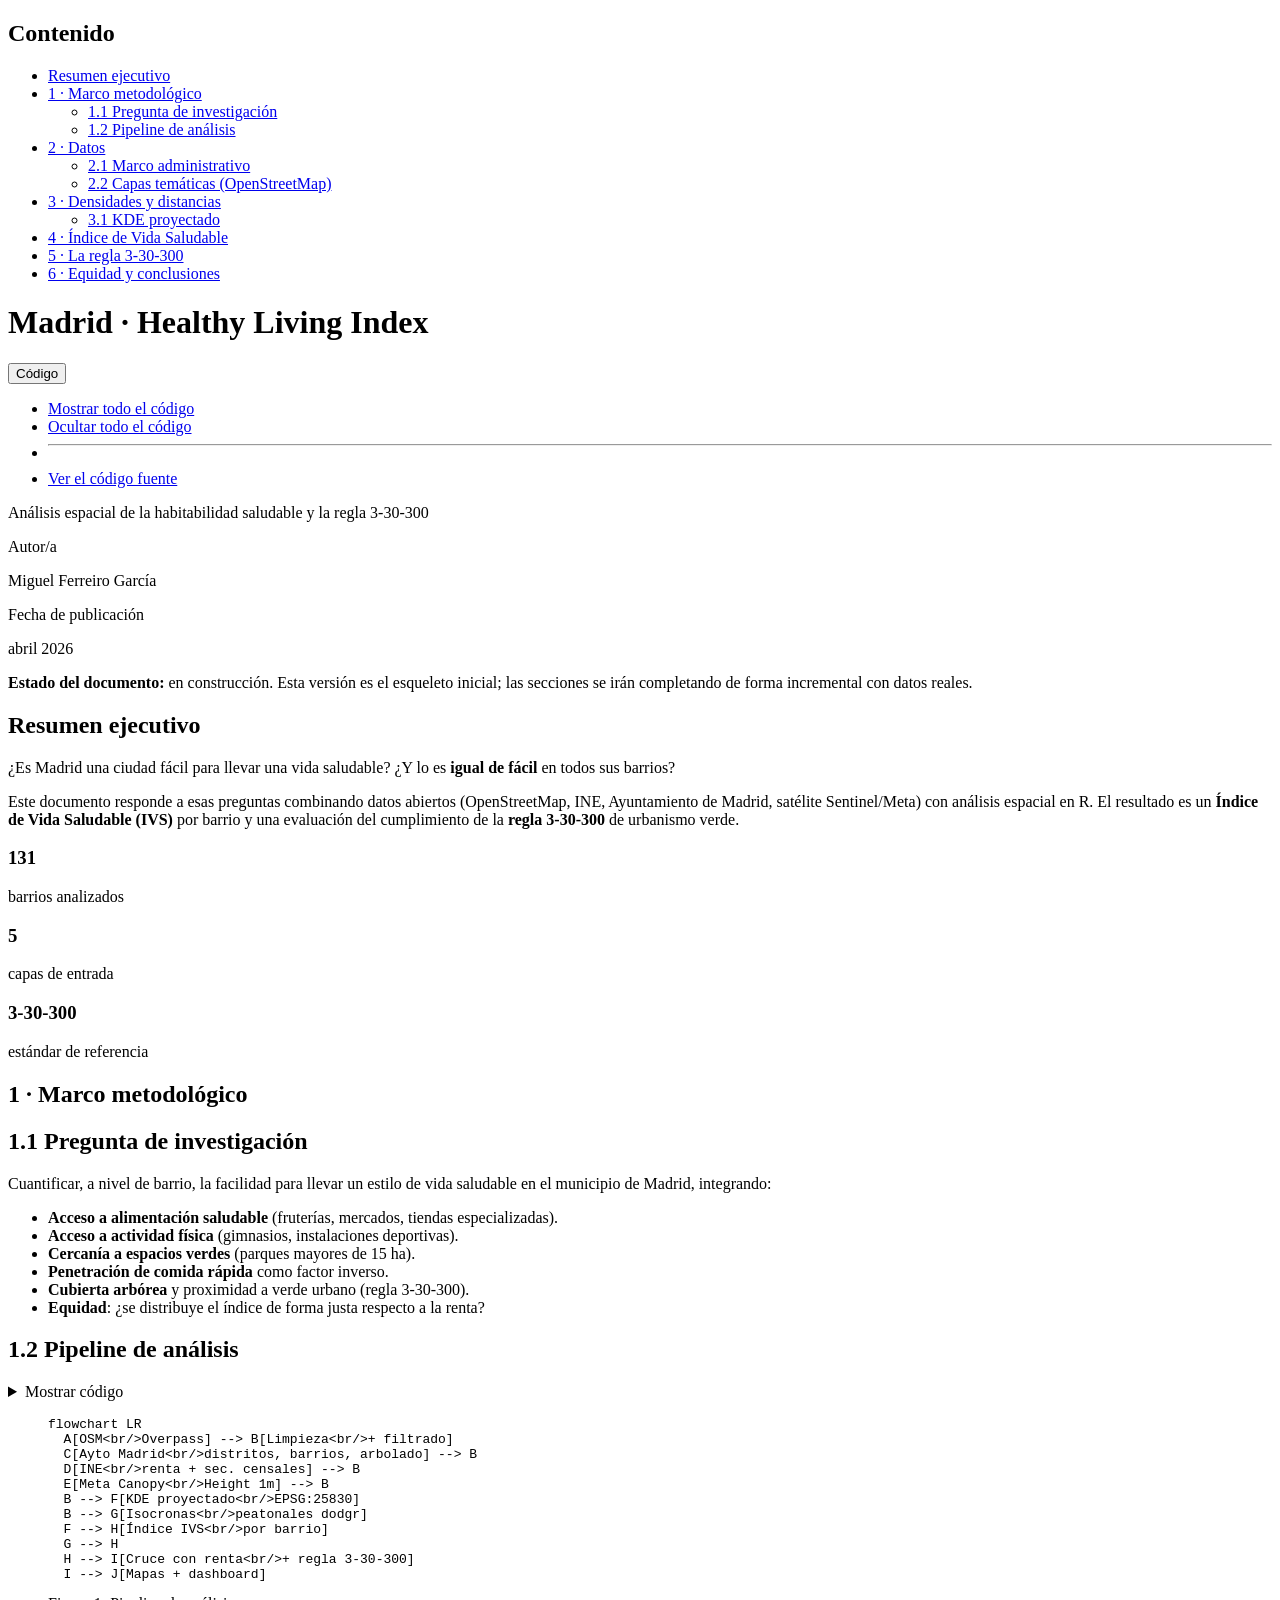
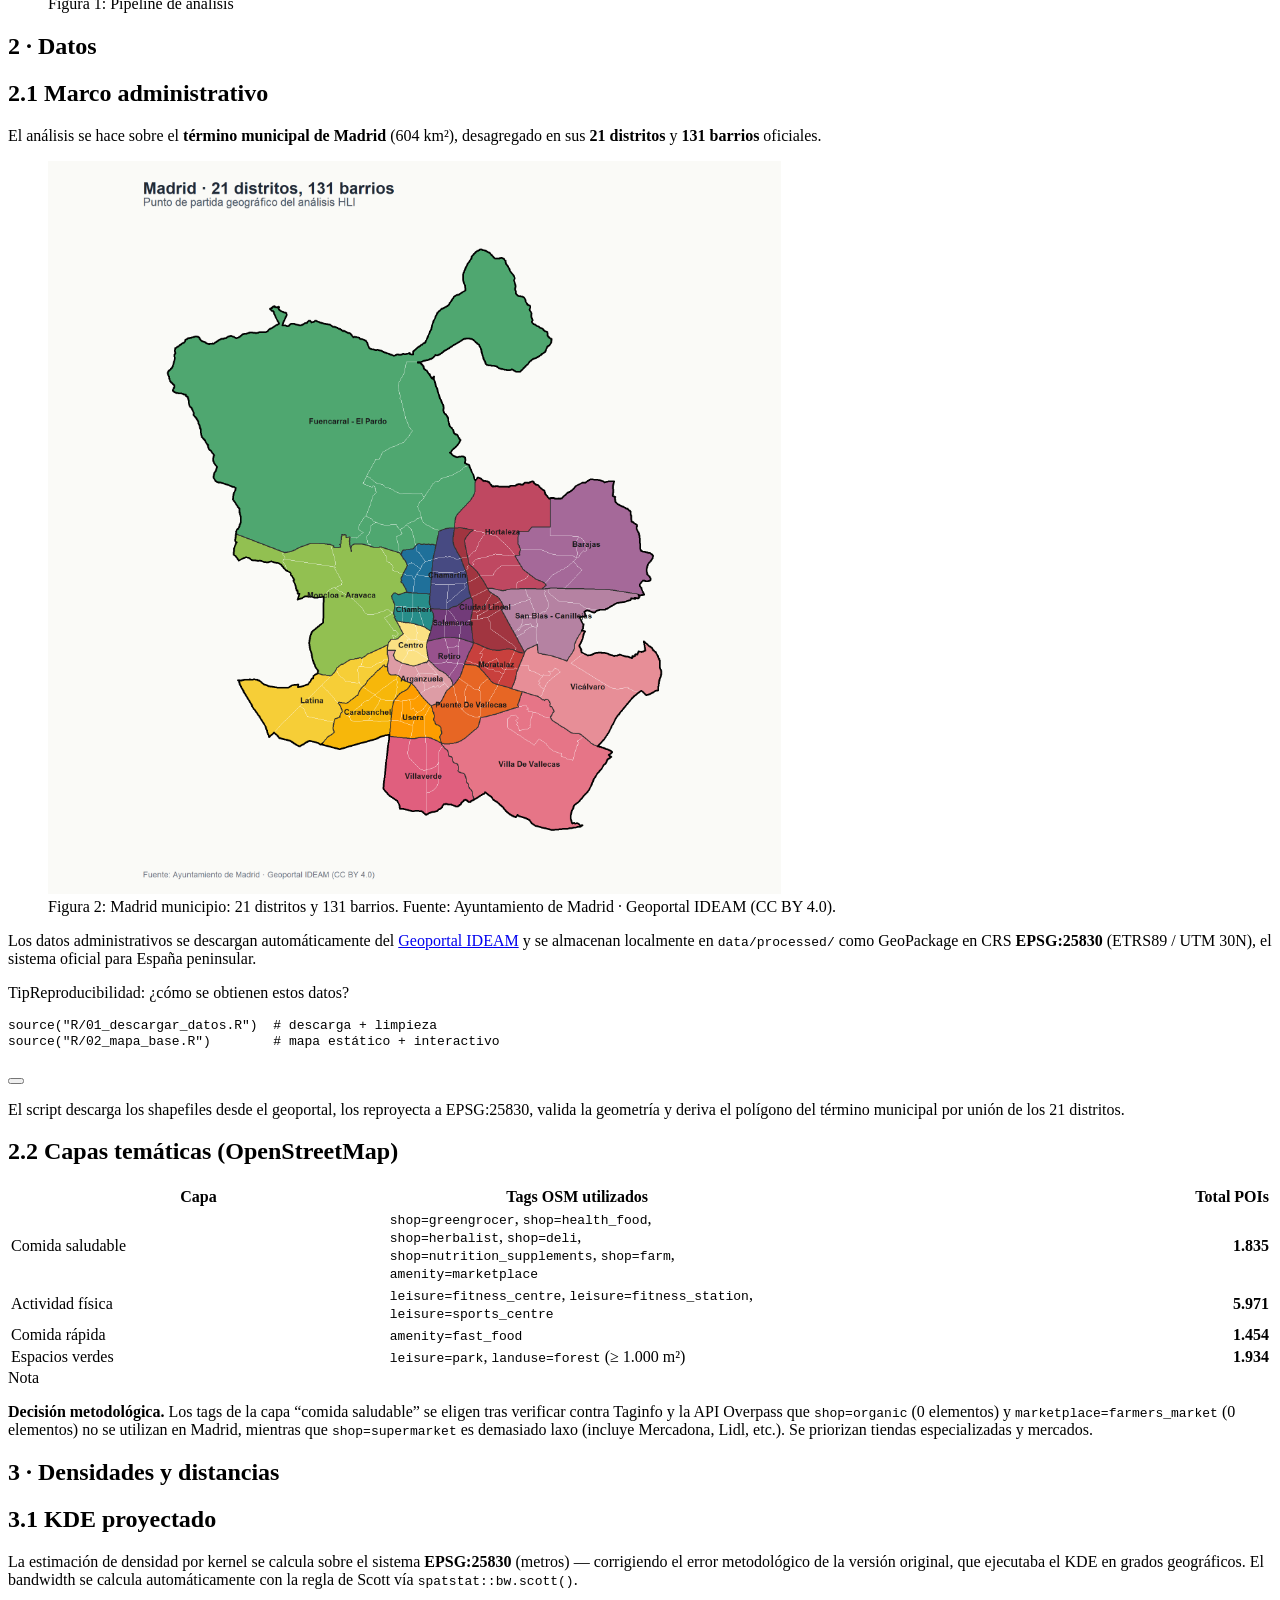
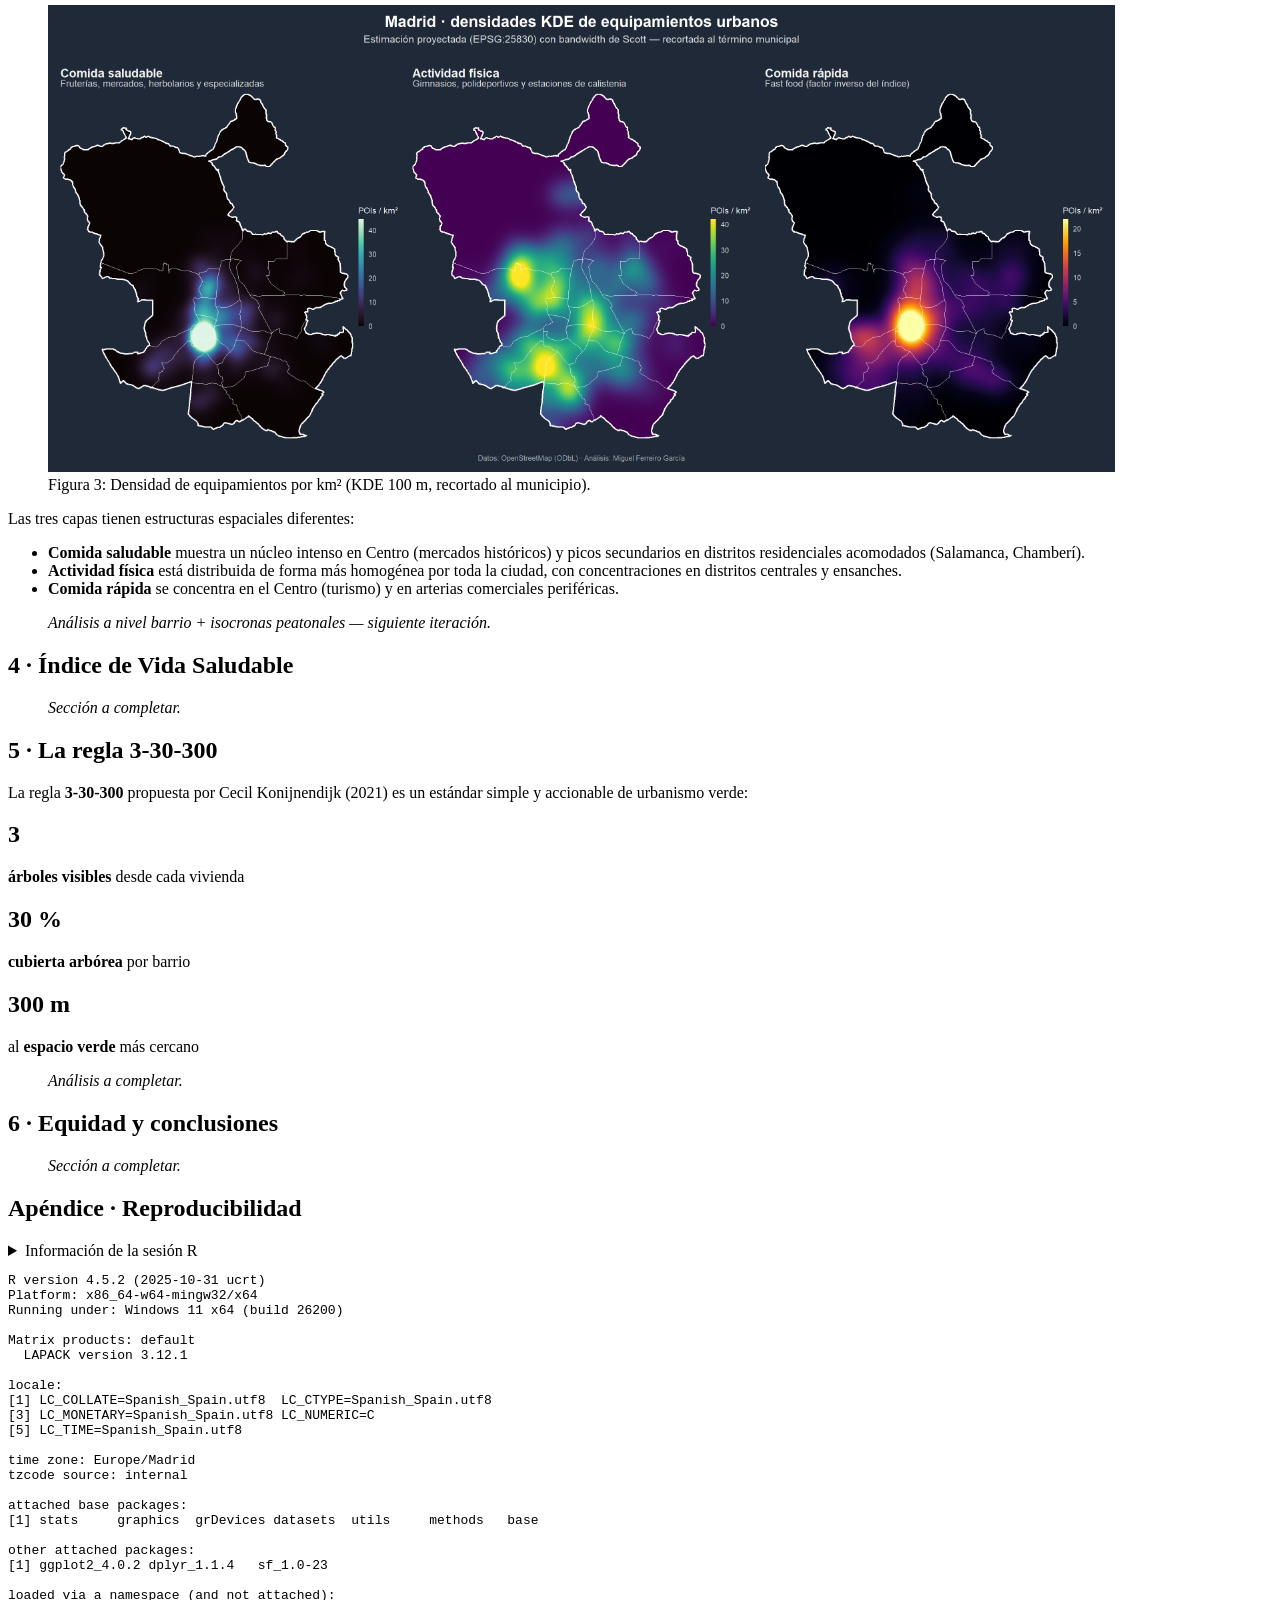
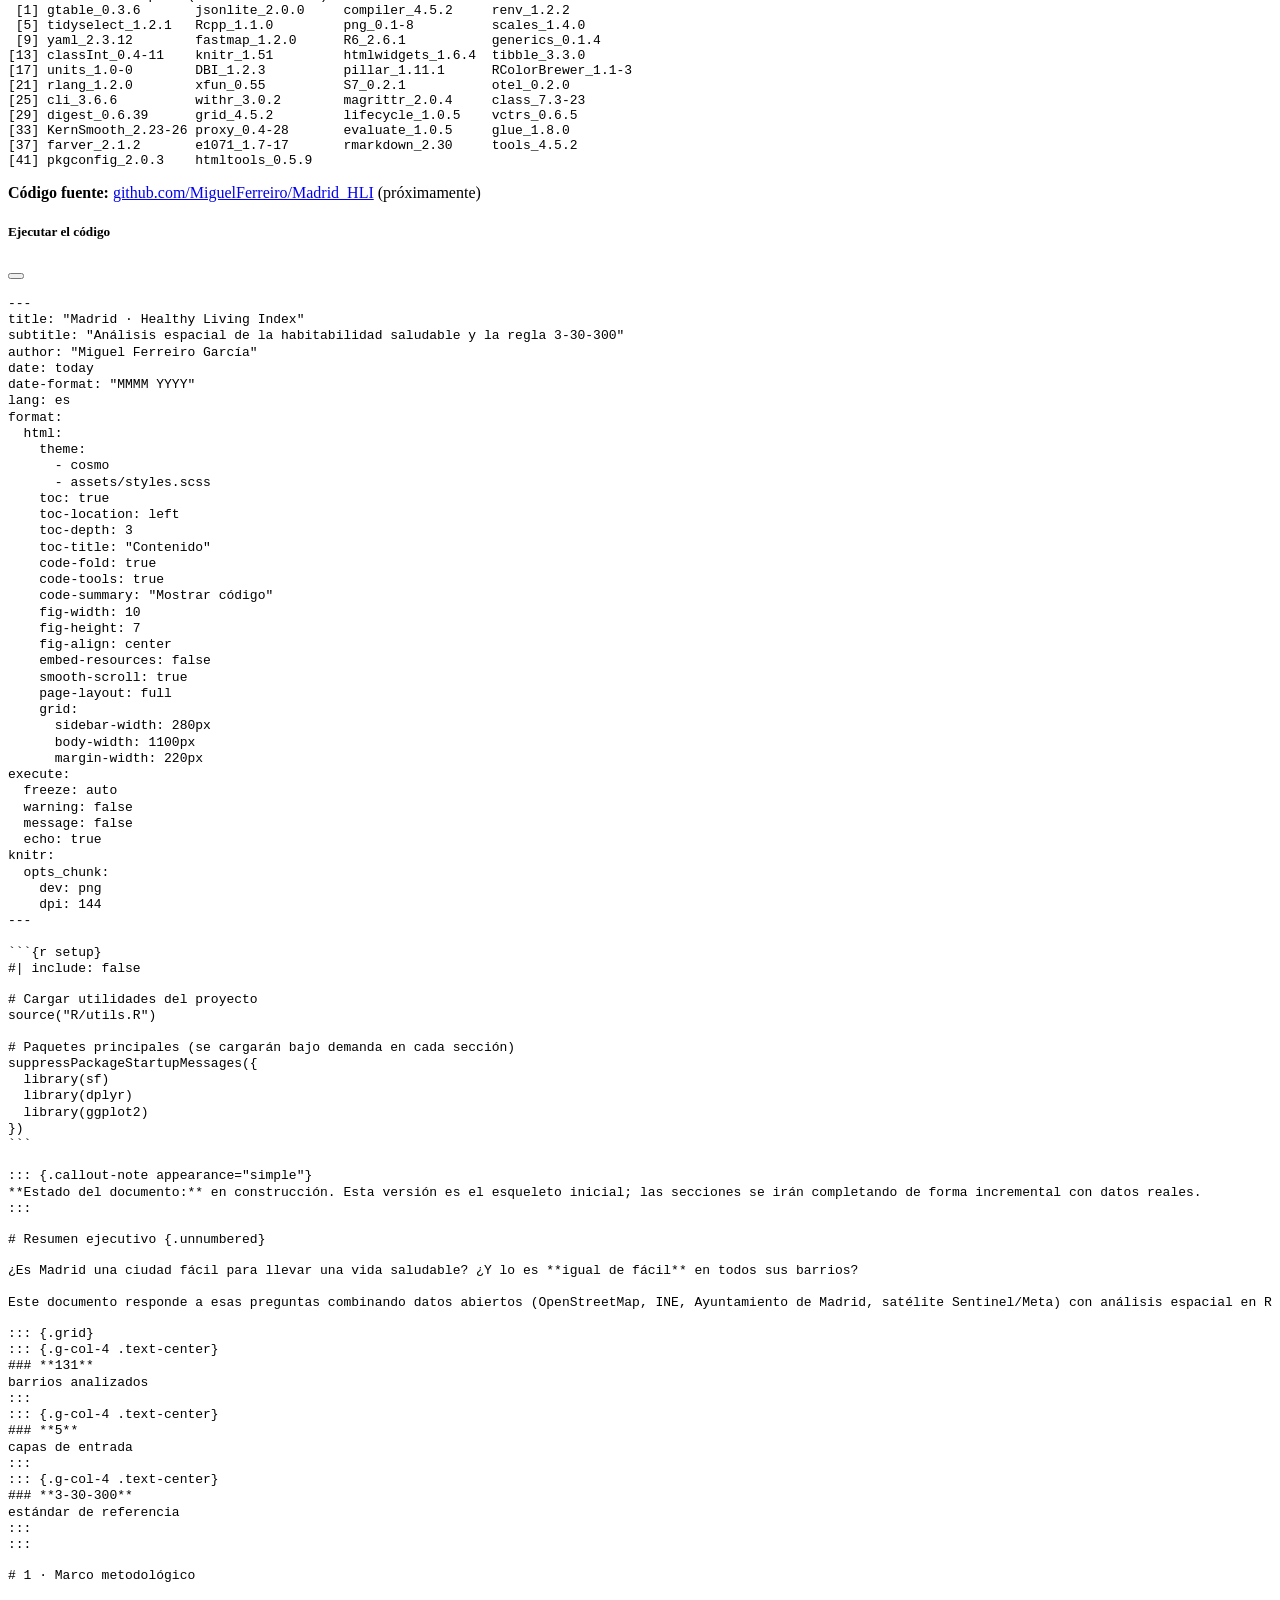
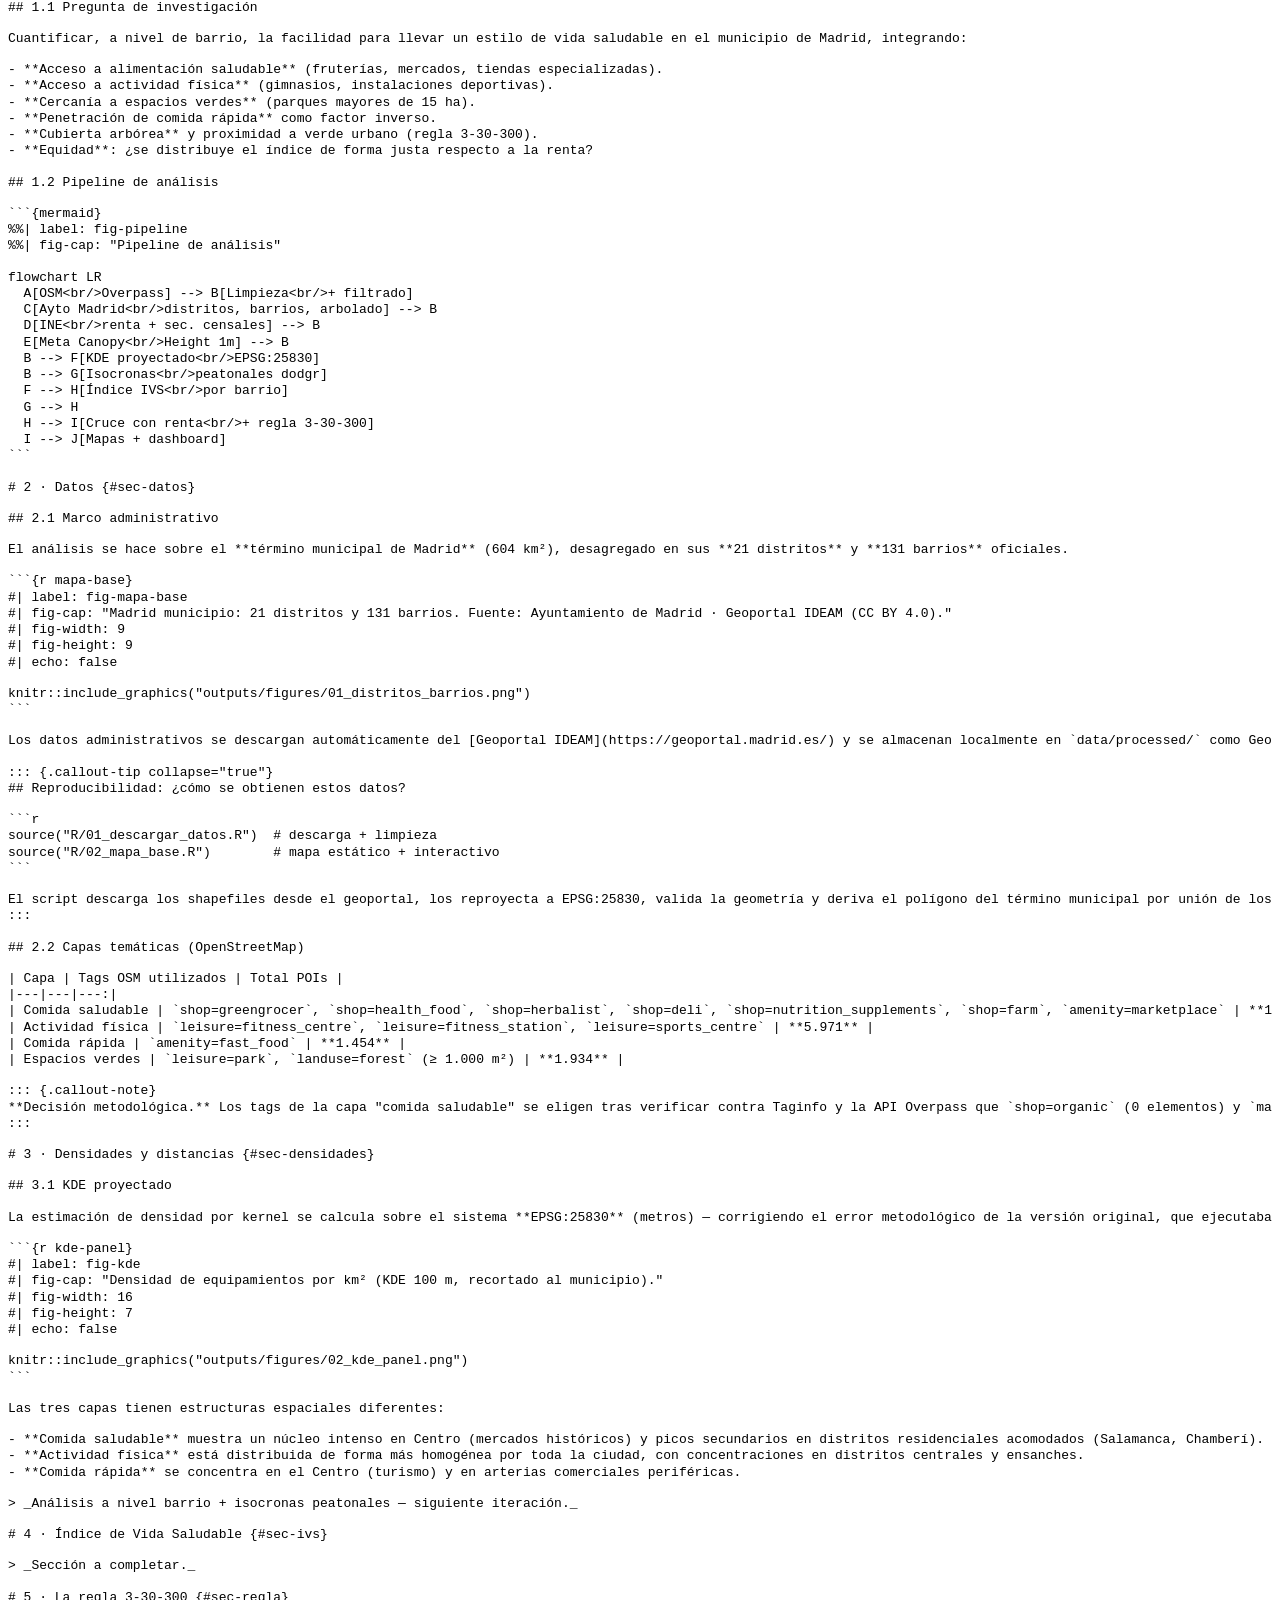
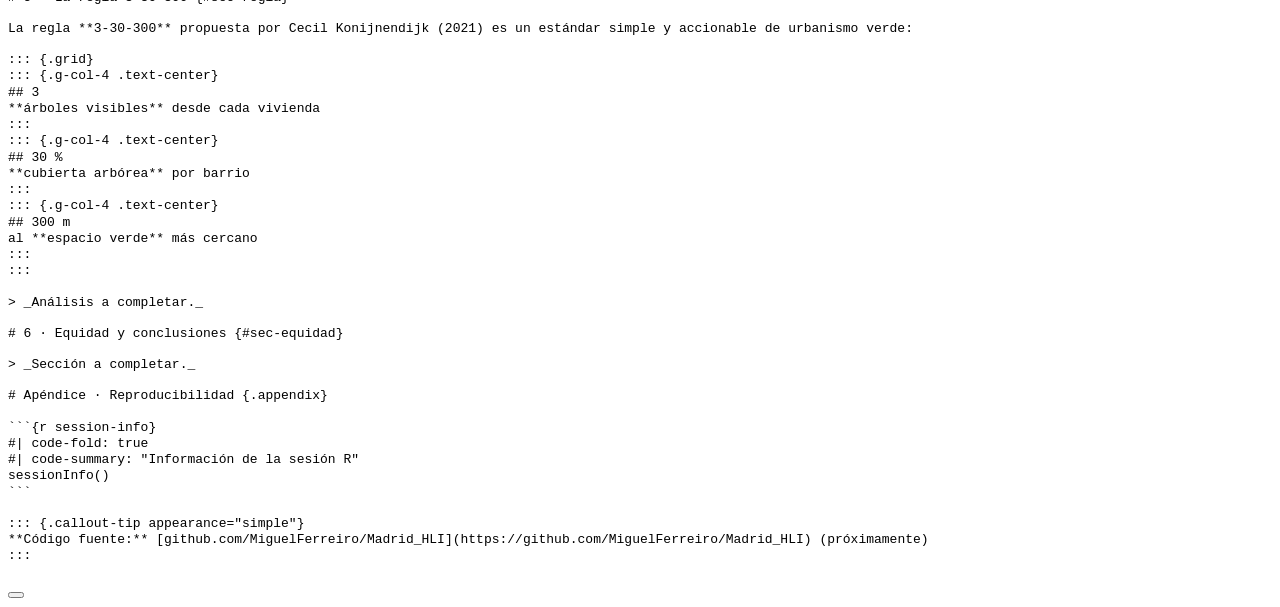
==== commit 13b98ef7: "feat(osm,kde): capas OSM refinadas + KDE proyectado Pasos 3-4 del refactor:  R/03_descargar_osm.R - " ====
--- a/docs/index.html
+++ b/docs/index.html
@@ -98,9 +98,12 @@
   <li><a href="#sec-datos" id="toc-sec-datos" class="nav-link" data-scroll-target="#sec-datos">2 · Datos</a>
   <ul class="collapse">
   <li><a href="#marco-administrativo" id="toc-marco-administrativo" class="nav-link" data-scroll-target="#marco-administrativo">2.1 Marco administrativo</a></li>
-  <li><a href="#capas-temáticas" id="toc-capas-temáticas" class="nav-link" data-scroll-target="#capas-temáticas">2.2 Capas temáticas</a></li>
+  <li><a href="#capas-temáticas-openstreetmap" id="toc-capas-temáticas-openstreetmap" class="nav-link" data-scroll-target="#capas-temáticas-openstreetmap">2.2 Capas temáticas (OpenStreetMap)</a></li>
   </ul></li>
-  <li><a href="#sec-densidades" id="toc-sec-densidades" class="nav-link" data-scroll-target="#sec-densidades">3 · Densidades y distancias</a></li>
+  <li><a href="#sec-densidades" id="toc-sec-densidades" class="nav-link" data-scroll-target="#sec-densidades">3 · Densidades y distancias</a>
+  <ul class="collapse">
+  <li><a href="#kde-proyectado" id="toc-kde-proyectado" class="nav-link" data-scroll-target="#kde-proyectado">3.1 KDE proyectado</a></li>
+  </ul></li>
   <li><a href="#sec-ivs" id="toc-sec-ivs" class="nav-link" data-scroll-target="#sec-ivs">4 · Índice de Vida Saludable</a></li>
   <li><a href="#sec-regla" id="toc-sec-regla" class="nav-link" data-scroll-target="#sec-regla">5 · La regla 3-30-300</a></li>
   <li><a href="#sec-equidad" id="toc-sec-equidad" class="nav-link" data-scroll-target="#sec-equidad">6 · Equidad y conclusiones</a></li>
@@ -271,18 +274,88 @@
 </div>
 </div>
 </section>
-<section id="capas-temáticas" class="level2">
-<h2 class="anchored" data-anchor-id="capas-temáticas">2.2 Capas temáticas</h2>
-<blockquote class="blockquote">
-<p><em>OpenStreetMap (gimnasios, comida saludable, fast food, parques) — siguiente iteración.</em></p>
-</blockquote>
+<section id="capas-temáticas-openstreetmap" class="level2">
+<h2 class="anchored" data-anchor-id="capas-temáticas-openstreetmap">2.2 Capas temáticas (OpenStreetMap)</h2>
+<table class="caption-top table">
+<colgroup>
+<col style="width: 30%">
+<col style="width: 30%">
+<col style="width: 40%">
+</colgroup>
+<thead>
+<tr class="header">
+<th>Capa</th>
+<th>Tags OSM utilizados</th>
+<th style="text-align: right;">Total POIs</th>
+</tr>
+</thead>
+<tbody>
+<tr class="odd">
+<td>Comida saludable</td>
+<td><code>shop=greengrocer</code>, <code>shop=health_food</code>, <code>shop=herbalist</code>, <code>shop=deli</code>, <code>shop=nutrition_supplements</code>, <code>shop=farm</code>, <code>amenity=marketplace</code></td>
+<td style="text-align: right;"><strong>1.835</strong></td>
+</tr>
+<tr class="even">
+<td>Actividad física</td>
+<td><code>leisure=fitness_centre</code>, <code>leisure=fitness_station</code>, <code>leisure=sports_centre</code></td>
+<td style="text-align: right;"><strong>5.971</strong></td>
+</tr>
+<tr class="odd">
+<td>Comida rápida</td>
+<td><code>amenity=fast_food</code></td>
+<td style="text-align: right;"><strong>1.454</strong></td>
+</tr>
+<tr class="even">
+<td>Espacios verdes</td>
+<td><code>leisure=park</code>, <code>landuse=forest</code> (≥ 1.000 m²)</td>
+<td style="text-align: right;"><strong>1.934</strong></td>
+</tr>
+</tbody>
+</table>
+<div class="callout callout-style-default callout-note callout-titled">
+<div class="callout-header d-flex align-content-center">
+<div class="callout-icon-container">
+<i class="callout-icon"></i>
+</div>
+<div class="callout-title-container flex-fill">
+Nota
+</div>
+</div>
+<div class="callout-body-container callout-body">
+<p><strong>Decisión metodológica.</strong> Los tags de la capa “comida saludable” se eligen tras verificar contra Taginfo y la API Overpass que <code>shop=organic</code> (0 elementos) y <code>marketplace=farmers_market</code> (0 elementos) no se utilizan en Madrid, mientras que <code>shop=supermarket</code> es demasiado laxo (incluye Mercadona, Lidl, etc.). Se priorizan tiendas especializadas y mercados.</p>
+</div>
+</div>
 </section>
 </section>
 <section id="sec-densidades" class="level1">
 <h1>3 · Densidades y distancias</h1>
+<section id="kde-proyectado" class="level2">
+<h2 class="anchored" data-anchor-id="kde-proyectado">3.1 KDE proyectado</h2>
+<p>La estimación de densidad por kernel se calcula sobre el sistema <strong>EPSG:25830</strong> (metros) — corrigiendo el error metodológico de la versión original, que ejecutaba el KDE en grados geográficos. El bandwidth se calcula automáticamente con la regla de Scott vía <code>spatstat::bw.scott()</code>.</p>
+<div class="cell">
+<div class="cell-output-display">
+<div id="fig-kde" class="quarto-float quarto-figure quarto-figure-center anchored">
+<figure class="quarto-float quarto-float-fig figure">
+<div aria-describedby="fig-kde-caption-0ceaefa1-69ba-4598-a22c-09a6ac19f8ca">
+<img src="outputs/figures/02_kde_panel.png" class="img-fluid figure-img" width="1067">
+</div>
+<figcaption class="quarto-float-caption-bottom quarto-float-caption quarto-float-fig" id="fig-kde-caption-0ceaefa1-69ba-4598-a22c-09a6ac19f8ca">
+Figura&nbsp;3: Densidad de equipamientos por km² (KDE 100 m, recortado al municipio).
+</figcaption>
+</figure>
+</div>
+</div>
+</div>
+<p>Las tres capas tienen estructuras espaciales diferentes:</p>
+<ul>
+<li><strong>Comida saludable</strong> muestra un núcleo intenso en Centro (mercados históricos) y picos secundarios en distritos residenciales acomodados (Salamanca, Chamberí).</li>
+<li><strong>Actividad física</strong> está distribuida de forma más homogénea por toda la ciudad, con concentraciones en distritos centrales y ensanches.</li>
+<li><strong>Comida rápida</strong> se concentra en el Centro (turismo) y en arterias comerciales periféricas.</li>
+</ul>
 <blockquote class="blockquote">
-<p><em>Sección a completar.</em></p>
+<p><em>Análisis a nivel barrio + isocronas peatonales — siguiente iteración.</em></p>
 </blockquote>
+</section>
 </section>
 <section id="sec-ivs" class="level1">
 <h1>4 · Índice de Vida Saludable</h1>
@@ -967,54 +1040,83 @@
 <span id="cb5-140"><a href="#cb5-140" aria-hidden="true" tabindex="-1"></a>El script descarga los shapefiles desde el geoportal, los reproyecta a EPSG:25830, valida la geometría y deriva el polígono del término municipal por unión de los 21 distritos.</span>
 <span id="cb5-141"><a href="#cb5-141" aria-hidden="true" tabindex="-1"></a>:::</span>
 <span id="cb5-142"><a href="#cb5-142" aria-hidden="true" tabindex="-1"></a></span>
-<span id="cb5-143"><a href="#cb5-143" aria-hidden="true" tabindex="-1"></a><span class="fu">## 2.2 Capas temáticas</span></span>
+<span id="cb5-143"><a href="#cb5-143" aria-hidden="true" tabindex="-1"></a><span class="fu">## 2.2 Capas temáticas (OpenStreetMap)</span></span>
 <span id="cb5-144"><a href="#cb5-144" aria-hidden="true" tabindex="-1"></a></span>
-<span id="cb5-145"><a href="#cb5-145" aria-hidden="true" tabindex="-1"></a><span class="at">&gt; _OpenStreetMap (gimnasios, comida saludable, fast food, parques) — siguiente iteración._</span></span>
-<span id="cb5-146"><a href="#cb5-146" aria-hidden="true" tabindex="-1"></a></span>
-<span id="cb5-147"><a href="#cb5-147" aria-hidden="true" tabindex="-1"></a><span class="fu"># 3 · Densidades y distancias {#sec-densidades}</span></span>
-<span id="cb5-148"><a href="#cb5-148" aria-hidden="true" tabindex="-1"></a></span>
-<span id="cb5-149"><a href="#cb5-149" aria-hidden="true" tabindex="-1"></a><span class="at">&gt; _Sección a completar._</span></span>
-<span id="cb5-150"><a href="#cb5-150" aria-hidden="true" tabindex="-1"></a></span>
-<span id="cb5-151"><a href="#cb5-151" aria-hidden="true" tabindex="-1"></a><span class="fu"># 4 · Índice de Vida Saludable {#sec-ivs}</span></span>
-<span id="cb5-152"><a href="#cb5-152" aria-hidden="true" tabindex="-1"></a></span>
-<span id="cb5-153"><a href="#cb5-153" aria-hidden="true" tabindex="-1"></a><span class="at">&gt; _Sección a completar._</span></span>
-<span id="cb5-154"><a href="#cb5-154" aria-hidden="true" tabindex="-1"></a></span>
-<span id="cb5-155"><a href="#cb5-155" aria-hidden="true" tabindex="-1"></a><span class="fu"># 5 · La regla 3-30-300 {#sec-regla}</span></span>
-<span id="cb5-156"><a href="#cb5-156" aria-hidden="true" tabindex="-1"></a></span>
-<span id="cb5-157"><a href="#cb5-157" aria-hidden="true" tabindex="-1"></a>La regla **3-30-300** propuesta por Cecil Konijnendijk (2021) es un estándar simple y accionable de urbanismo verde:</span>
-<span id="cb5-158"><a href="#cb5-158" aria-hidden="true" tabindex="-1"></a></span>
-<span id="cb5-159"><a href="#cb5-159" aria-hidden="true" tabindex="-1"></a>::: {.grid}</span>
-<span id="cb5-160"><a href="#cb5-160" aria-hidden="true" tabindex="-1"></a>::: {.g-col-4 .text-center}</span>
-<span id="cb5-161"><a href="#cb5-161" aria-hidden="true" tabindex="-1"></a><span class="fu">## 3</span></span>
-<span id="cb5-162"><a href="#cb5-162" aria-hidden="true" tabindex="-1"></a>**árboles visibles** desde cada vivienda</span>
-<span id="cb5-163"><a href="#cb5-163" aria-hidden="true" tabindex="-1"></a>:::</span>
-<span id="cb5-164"><a href="#cb5-164" aria-hidden="true" tabindex="-1"></a>::: {.g-col-4 .text-center}</span>
-<span id="cb5-165"><a href="#cb5-165" aria-hidden="true" tabindex="-1"></a><span class="fu">## 30 %</span></span>
-<span id="cb5-166"><a href="#cb5-166" aria-hidden="true" tabindex="-1"></a>**cubierta arbórea** por barrio</span>
-<span id="cb5-167"><a href="#cb5-167" aria-hidden="true" tabindex="-1"></a>:::</span>
-<span id="cb5-168"><a href="#cb5-168" aria-hidden="true" tabindex="-1"></a>::: {.g-col-4 .text-center}</span>
-<span id="cb5-169"><a href="#cb5-169" aria-hidden="true" tabindex="-1"></a><span class="fu">## 300 m</span></span>
-<span id="cb5-170"><a href="#cb5-170" aria-hidden="true" tabindex="-1"></a>al **espacio verde** más cercano</span>
-<span id="cb5-171"><a href="#cb5-171" aria-hidden="true" tabindex="-1"></a>:::</span>
-<span id="cb5-172"><a href="#cb5-172" aria-hidden="true" tabindex="-1"></a>:::</span>
+<span id="cb5-145"><a href="#cb5-145" aria-hidden="true" tabindex="-1"></a><span class="pp">|</span> Capa <span class="pp">|</span> Tags OSM utilizados <span class="pp">|</span> Total POIs <span class="pp">|</span></span>
+<span id="cb5-146"><a href="#cb5-146" aria-hidden="true" tabindex="-1"></a><span class="pp">|---|---|---:|</span></span>
+<span id="cb5-147"><a href="#cb5-147" aria-hidden="true" tabindex="-1"></a><span class="pp">|</span> Comida saludable <span class="pp">|</span> <span class="in">`shop=greengrocer`</span>, <span class="in">`shop=health_food`</span>, <span class="in">`shop=herbalist`</span>, <span class="in">`shop=deli`</span>, <span class="in">`shop=nutrition_supplements`</span>, <span class="in">`shop=farm`</span>, <span class="in">`amenity=marketplace`</span> <span class="pp">|</span> **1.835** <span class="pp">|</span></span>
+<span id="cb5-148"><a href="#cb5-148" aria-hidden="true" tabindex="-1"></a><span class="pp">|</span> Actividad física <span class="pp">|</span> <span class="in">`leisure=fitness_centre`</span>, <span class="in">`leisure=fitness_station`</span>, <span class="in">`leisure=sports_centre`</span> <span class="pp">|</span> **5.971** <span class="pp">|</span></span>
+<span id="cb5-149"><a href="#cb5-149" aria-hidden="true" tabindex="-1"></a><span class="pp">|</span> Comida rápida <span class="pp">|</span> <span class="in">`amenity=fast_food`</span> <span class="pp">|</span> **1.454** <span class="pp">|</span></span>
+<span id="cb5-150"><a href="#cb5-150" aria-hidden="true" tabindex="-1"></a><span class="pp">|</span> Espacios verdes <span class="pp">|</span> <span class="in">`leisure=park`</span>, <span class="in">`landuse=forest`</span> (≥ 1.000 m²) <span class="pp">|</span> **1.934** <span class="pp">|</span></span>
+<span id="cb5-151"><a href="#cb5-151" aria-hidden="true" tabindex="-1"></a></span>
+<span id="cb5-152"><a href="#cb5-152" aria-hidden="true" tabindex="-1"></a>::: {.callout-note}</span>
+<span id="cb5-153"><a href="#cb5-153" aria-hidden="true" tabindex="-1"></a>**Decisión metodológica.** Los tags de la capa "comida saludable" se eligen tras verificar contra Taginfo y la API Overpass que <span class="in">`shop=organic`</span> (0 elementos) y <span class="in">`marketplace=farmers_market`</span> (0 elementos) no se utilizan en Madrid, mientras que <span class="in">`shop=supermarket`</span> es demasiado laxo (incluye Mercadona, Lidl, etc.). Se priorizan tiendas especializadas y mercados.</span>
+<span id="cb5-154"><a href="#cb5-154" aria-hidden="true" tabindex="-1"></a>:::</span>
+<span id="cb5-155"><a href="#cb5-155" aria-hidden="true" tabindex="-1"></a></span>
+<span id="cb5-156"><a href="#cb5-156" aria-hidden="true" tabindex="-1"></a><span class="fu"># 3 · Densidades y distancias {#sec-densidades}</span></span>
+<span id="cb5-157"><a href="#cb5-157" aria-hidden="true" tabindex="-1"></a></span>
+<span id="cb5-158"><a href="#cb5-158" aria-hidden="true" tabindex="-1"></a><span class="fu">## 3.1 KDE proyectado</span></span>
+<span id="cb5-159"><a href="#cb5-159" aria-hidden="true" tabindex="-1"></a></span>
+<span id="cb5-160"><a href="#cb5-160" aria-hidden="true" tabindex="-1"></a>La estimación de densidad por kernel se calcula sobre el sistema **EPSG:25830** (metros) — corrigiendo el error metodológico de la versión original, que ejecutaba el KDE en grados geográficos. El bandwidth se calcula automáticamente con la regla de Scott vía <span class="in">`spatstat::bw.scott()`</span>.</span>
+<span id="cb5-161"><a href="#cb5-161" aria-hidden="true" tabindex="-1"></a></span>
+<span id="cb5-162"><a href="#cb5-162" aria-hidden="true" tabindex="-1"></a><span class="in">```{r kde-panel}</span></span>
+<span id="cb5-163"><a href="#cb5-163" aria-hidden="true" tabindex="-1"></a><span class="co">#| label: fig-kde</span></span>
+<span id="cb5-164"><a href="#cb5-164" aria-hidden="true" tabindex="-1"></a><span class="co">#| fig-cap: "Densidad de equipamientos por km² (KDE 100 m, recortado al municipio)."</span></span>
+<span id="cb5-165"><a href="#cb5-165" aria-hidden="true" tabindex="-1"></a><span class="co">#| fig-width: 16</span></span>
+<span id="cb5-166"><a href="#cb5-166" aria-hidden="true" tabindex="-1"></a><span class="co">#| fig-height: 7</span></span>
+<span id="cb5-167"><a href="#cb5-167" aria-hidden="true" tabindex="-1"></a><span class="co">#| echo: false</span></span>
+<span id="cb5-168"><a href="#cb5-168" aria-hidden="true" tabindex="-1"></a></span>
+<span id="cb5-169"><a href="#cb5-169" aria-hidden="true" tabindex="-1"></a>knitr<span class="sc">::</span><span class="fu">include_graphics</span>(<span class="st">"outputs/figures/02_kde_panel.png"</span>)</span>
+<span id="cb5-170"><a href="#cb5-170" aria-hidden="true" tabindex="-1"></a><span class="in">```</span></span>
+<span id="cb5-171"><a href="#cb5-171" aria-hidden="true" tabindex="-1"></a></span>
+<span id="cb5-172"><a href="#cb5-172" aria-hidden="true" tabindex="-1"></a>Las tres capas tienen estructuras espaciales diferentes:</span>
 <span id="cb5-173"><a href="#cb5-173" aria-hidden="true" tabindex="-1"></a></span>
-<span id="cb5-174"><a href="#cb5-174" aria-hidden="true" tabindex="-1"></a><span class="at">&gt; _Análisis a completar._</span></span>
-<span id="cb5-175"><a href="#cb5-175" aria-hidden="true" tabindex="-1"></a></span>
-<span id="cb5-176"><a href="#cb5-176" aria-hidden="true" tabindex="-1"></a><span class="fu"># 6 · Equidad y conclusiones {#sec-equidad}</span></span>
+<span id="cb5-174"><a href="#cb5-174" aria-hidden="true" tabindex="-1"></a><span class="ss">- </span>**Comida saludable** muestra un núcleo intenso en Centro (mercados históricos) y picos secundarios en distritos residenciales acomodados (Salamanca, Chamberí).</span>
+<span id="cb5-175"><a href="#cb5-175" aria-hidden="true" tabindex="-1"></a><span class="ss">- </span>**Actividad física** está distribuida de forma más homogénea por toda la ciudad, con concentraciones en distritos centrales y ensanches.</span>
+<span id="cb5-176"><a href="#cb5-176" aria-hidden="true" tabindex="-1"></a><span class="ss">- </span>**Comida rápida** se concentra en el Centro (turismo) y en arterias comerciales periféricas.</span>
 <span id="cb5-177"><a href="#cb5-177" aria-hidden="true" tabindex="-1"></a></span>
-<span id="cb5-178"><a href="#cb5-178" aria-hidden="true" tabindex="-1"></a><span class="at">&gt; _Sección a completar._</span></span>
+<span id="cb5-178"><a href="#cb5-178" aria-hidden="true" tabindex="-1"></a><span class="at">&gt; _Análisis a nivel barrio + isocronas peatonales — siguiente iteración._</span></span>
 <span id="cb5-179"><a href="#cb5-179" aria-hidden="true" tabindex="-1"></a></span>
-<span id="cb5-180"><a href="#cb5-180" aria-hidden="true" tabindex="-1"></a><span class="fu"># Apéndice · Reproducibilidad {.appendix}</span></span>
+<span id="cb5-180"><a href="#cb5-180" aria-hidden="true" tabindex="-1"></a><span class="fu"># 4 · Índice de Vida Saludable {#sec-ivs}</span></span>
 <span id="cb5-181"><a href="#cb5-181" aria-hidden="true" tabindex="-1"></a></span>
-<span id="cb5-182"><a href="#cb5-182" aria-hidden="true" tabindex="-1"></a><span class="in">```{r session-info}</span></span>
-<span id="cb5-183"><a href="#cb5-183" aria-hidden="true" tabindex="-1"></a><span class="co">#| code-fold: true</span></span>
-<span id="cb5-184"><a href="#cb5-184" aria-hidden="true" tabindex="-1"></a><span class="co">#| code-summary: "Información de la sesión R"</span></span>
-<span id="cb5-185"><a href="#cb5-185" aria-hidden="true" tabindex="-1"></a><span class="fu">sessionInfo</span>()</span>
-<span id="cb5-186"><a href="#cb5-186" aria-hidden="true" tabindex="-1"></a><span class="in">```</span></span>
+<span id="cb5-182"><a href="#cb5-182" aria-hidden="true" tabindex="-1"></a><span class="at">&gt; _Sección a completar._</span></span>
+<span id="cb5-183"><a href="#cb5-183" aria-hidden="true" tabindex="-1"></a></span>
+<span id="cb5-184"><a href="#cb5-184" aria-hidden="true" tabindex="-1"></a><span class="fu"># 5 · La regla 3-30-300 {#sec-regla}</span></span>
+<span id="cb5-185"><a href="#cb5-185" aria-hidden="true" tabindex="-1"></a></span>
+<span id="cb5-186"><a href="#cb5-186" aria-hidden="true" tabindex="-1"></a>La regla **3-30-300** propuesta por Cecil Konijnendijk (2021) es un estándar simple y accionable de urbanismo verde:</span>
 <span id="cb5-187"><a href="#cb5-187" aria-hidden="true" tabindex="-1"></a></span>
-<span id="cb5-188"><a href="#cb5-188" aria-hidden="true" tabindex="-1"></a>::: {.callout-tip appearance="simple"}</span>
-<span id="cb5-189"><a href="#cb5-189" aria-hidden="true" tabindex="-1"></a>**Código fuente:** <span class="co">[</span><span class="ot">github.com/MiguelFerreiro/Madrid_HLI</span><span class="co">](https://github.com/MiguelFerreiro/Madrid_HLI)</span> (próximamente)</span>
-<span id="cb5-190"><a href="#cb5-190" aria-hidden="true" tabindex="-1"></a>:::</span>
+<span id="cb5-188"><a href="#cb5-188" aria-hidden="true" tabindex="-1"></a>::: {.grid}</span>
+<span id="cb5-189"><a href="#cb5-189" aria-hidden="true" tabindex="-1"></a>::: {.g-col-4 .text-center}</span>
+<span id="cb5-190"><a href="#cb5-190" aria-hidden="true" tabindex="-1"></a><span class="fu">## 3</span></span>
+<span id="cb5-191"><a href="#cb5-191" aria-hidden="true" tabindex="-1"></a>**árboles visibles** desde cada vivienda</span>
+<span id="cb5-192"><a href="#cb5-192" aria-hidden="true" tabindex="-1"></a>:::</span>
+<span id="cb5-193"><a href="#cb5-193" aria-hidden="true" tabindex="-1"></a>::: {.g-col-4 .text-center}</span>
+<span id="cb5-194"><a href="#cb5-194" aria-hidden="true" tabindex="-1"></a><span class="fu">## 30 %</span></span>
+<span id="cb5-195"><a href="#cb5-195" aria-hidden="true" tabindex="-1"></a>**cubierta arbórea** por barrio</span>
+<span id="cb5-196"><a href="#cb5-196" aria-hidden="true" tabindex="-1"></a>:::</span>
+<span id="cb5-197"><a href="#cb5-197" aria-hidden="true" tabindex="-1"></a>::: {.g-col-4 .text-center}</span>
+<span id="cb5-198"><a href="#cb5-198" aria-hidden="true" tabindex="-1"></a><span class="fu">## 300 m</span></span>
+<span id="cb5-199"><a href="#cb5-199" aria-hidden="true" tabindex="-1"></a>al **espacio verde** más cercano</span>
+<span id="cb5-200"><a href="#cb5-200" aria-hidden="true" tabindex="-1"></a>:::</span>
+<span id="cb5-201"><a href="#cb5-201" aria-hidden="true" tabindex="-1"></a>:::</span>
+<span id="cb5-202"><a href="#cb5-202" aria-hidden="true" tabindex="-1"></a></span>
+<span id="cb5-203"><a href="#cb5-203" aria-hidden="true" tabindex="-1"></a><span class="at">&gt; _Análisis a completar._</span></span>
+<span id="cb5-204"><a href="#cb5-204" aria-hidden="true" tabindex="-1"></a></span>
+<span id="cb5-205"><a href="#cb5-205" aria-hidden="true" tabindex="-1"></a><span class="fu"># 6 · Equidad y conclusiones {#sec-equidad}</span></span>
+<span id="cb5-206"><a href="#cb5-206" aria-hidden="true" tabindex="-1"></a></span>
+<span id="cb5-207"><a href="#cb5-207" aria-hidden="true" tabindex="-1"></a><span class="at">&gt; _Sección a completar._</span></span>
+<span id="cb5-208"><a href="#cb5-208" aria-hidden="true" tabindex="-1"></a></span>
+<span id="cb5-209"><a href="#cb5-209" aria-hidden="true" tabindex="-1"></a><span class="fu"># Apéndice · Reproducibilidad {.appendix}</span></span>
+<span id="cb5-210"><a href="#cb5-210" aria-hidden="true" tabindex="-1"></a></span>
+<span id="cb5-211"><a href="#cb5-211" aria-hidden="true" tabindex="-1"></a><span class="in">```{r session-info}</span></span>
+<span id="cb5-212"><a href="#cb5-212" aria-hidden="true" tabindex="-1"></a><span class="co">#| code-fold: true</span></span>
+<span id="cb5-213"><a href="#cb5-213" aria-hidden="true" tabindex="-1"></a><span class="co">#| code-summary: "Información de la sesión R"</span></span>
+<span id="cb5-214"><a href="#cb5-214" aria-hidden="true" tabindex="-1"></a><span class="fu">sessionInfo</span>()</span>
+<span id="cb5-215"><a href="#cb5-215" aria-hidden="true" tabindex="-1"></a><span class="in">```</span></span>
+<span id="cb5-216"><a href="#cb5-216" aria-hidden="true" tabindex="-1"></a></span>
+<span id="cb5-217"><a href="#cb5-217" aria-hidden="true" tabindex="-1"></a>::: {.callout-tip appearance="simple"}</span>
+<span id="cb5-218"><a href="#cb5-218" aria-hidden="true" tabindex="-1"></a>**Código fuente:** <span class="co">[</span><span class="ot">github.com/MiguelFerreiro/Madrid_HLI</span><span class="co">](https://github.com/MiguelFerreiro/Madrid_HLI)</span> (próximamente)</span>
+<span id="cb5-219"><a href="#cb5-219" aria-hidden="true" tabindex="-1"></a>:::</span>
 </code></pre></div><button title="Copiar al portapapeles" class="code-copy-button" data-in-quarto-modal=""><i class="bi"></i></button></div>
 </div></div></div></div></div>
 </div> <!-- /content -->
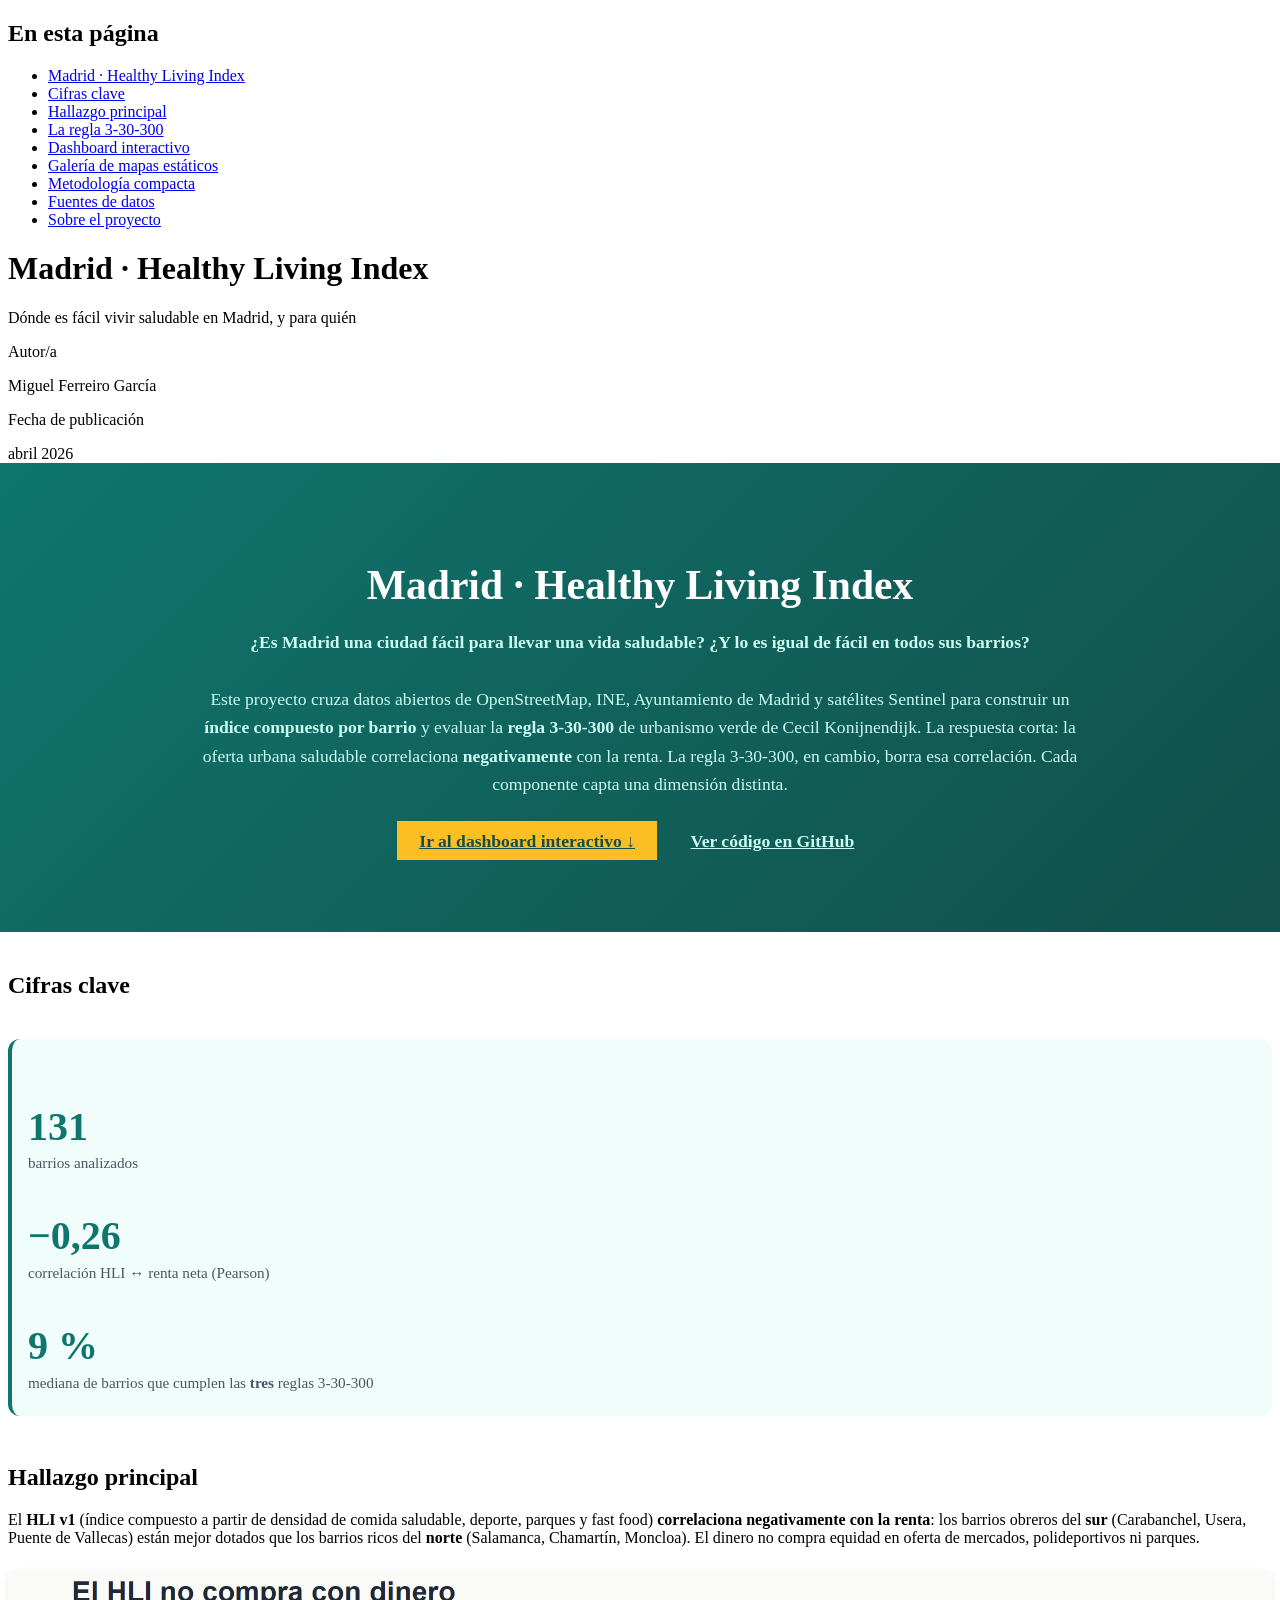
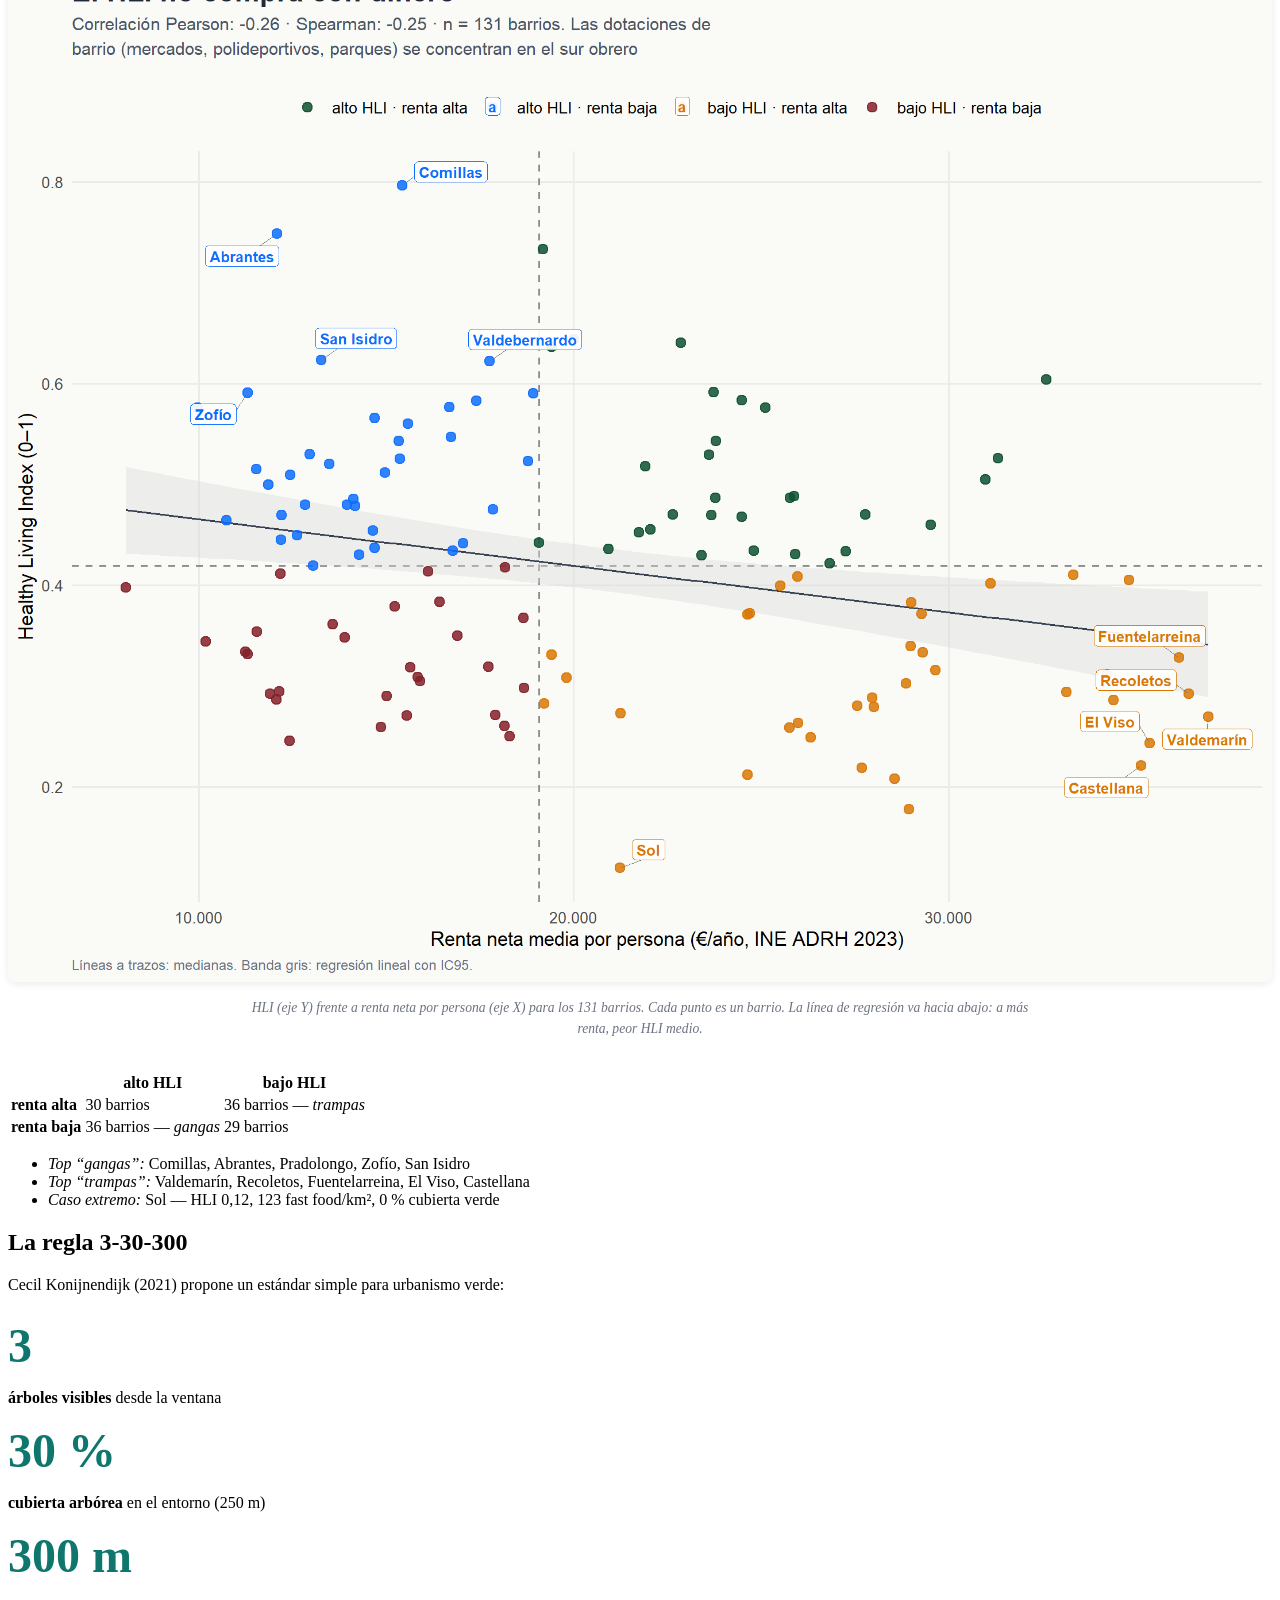
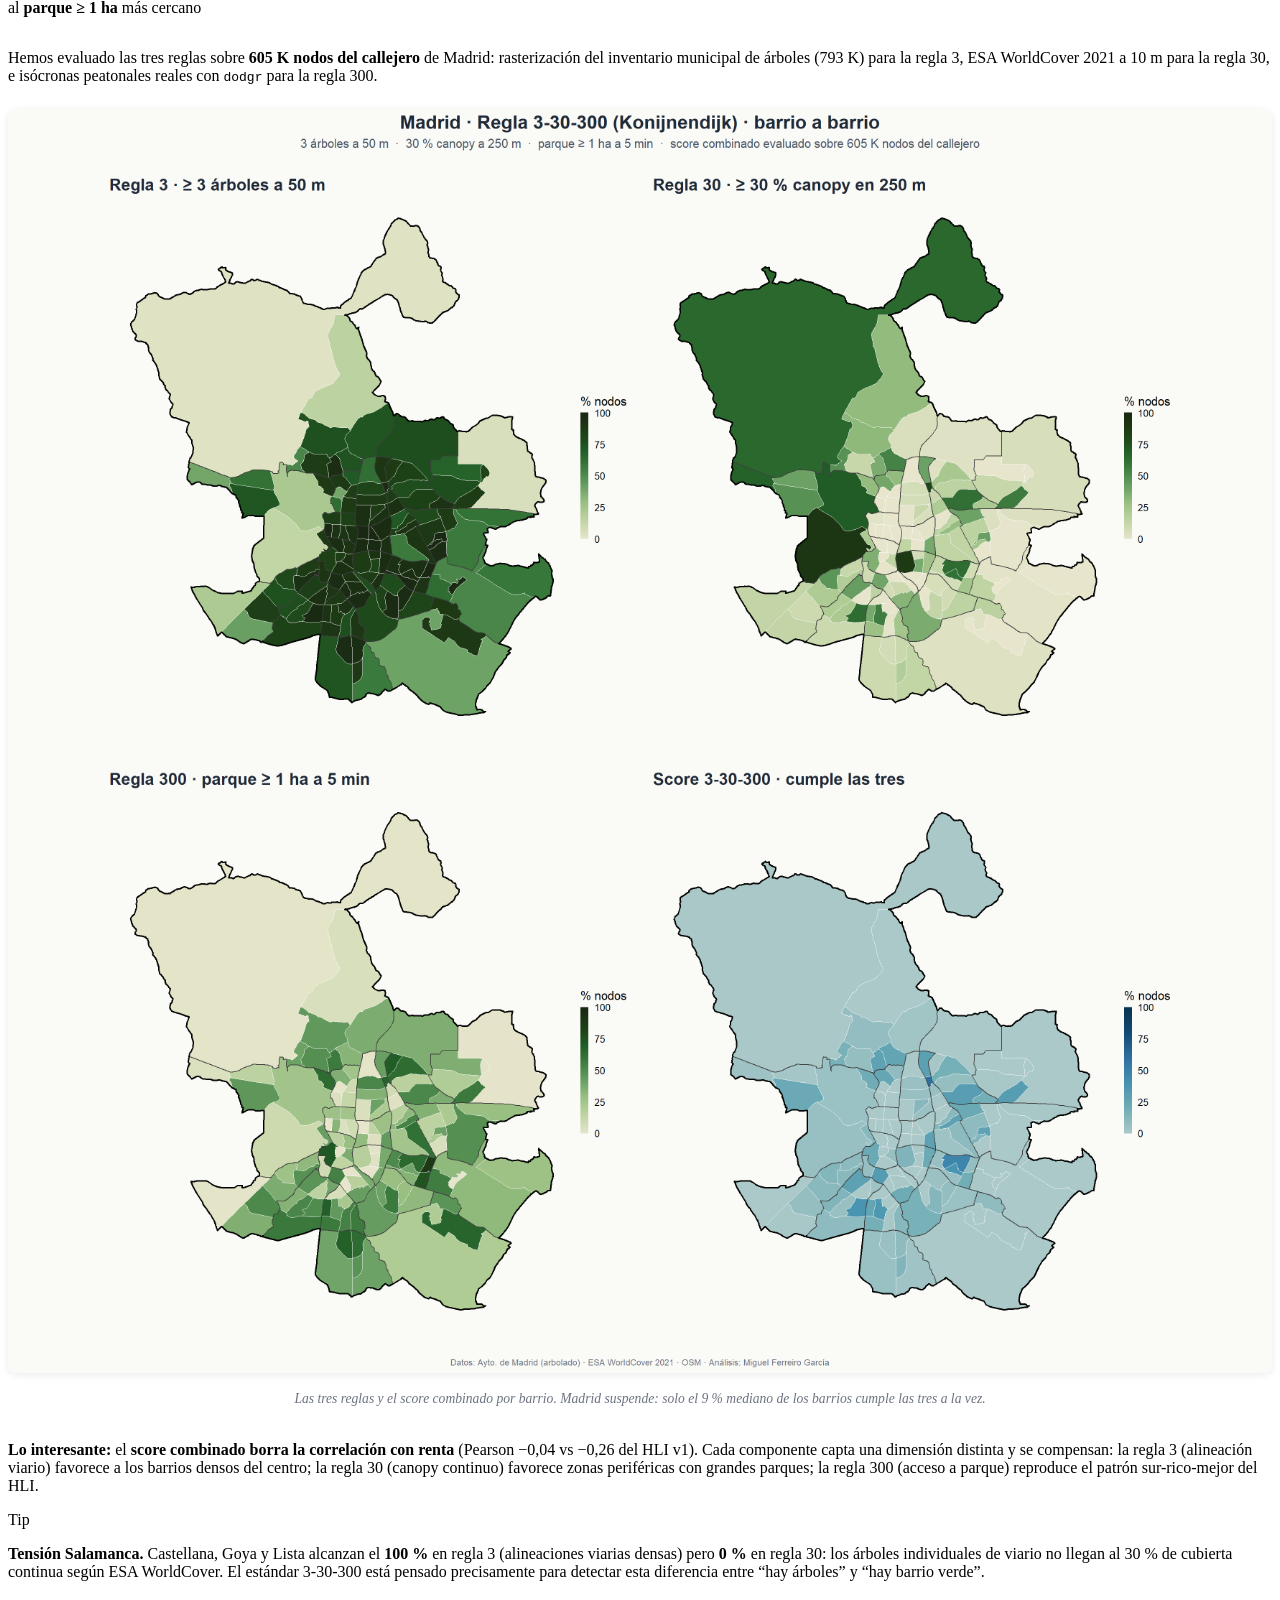
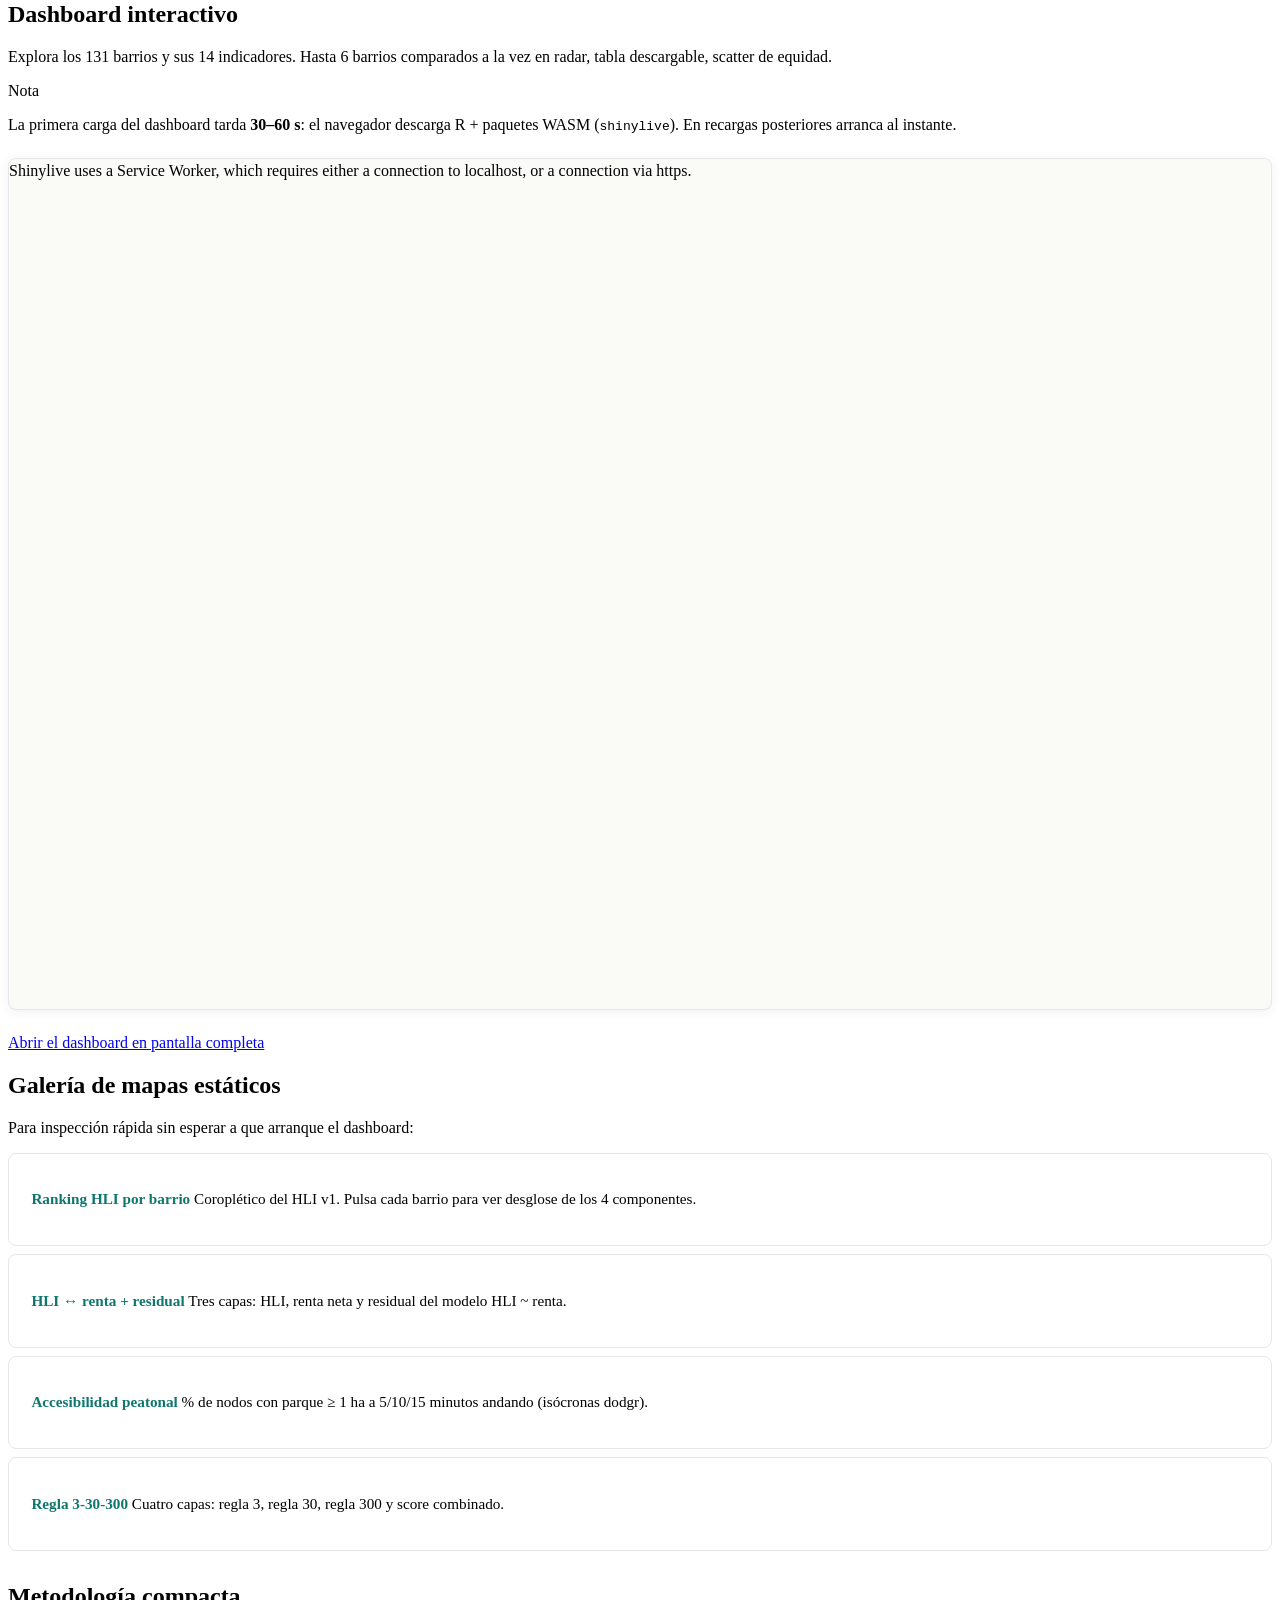
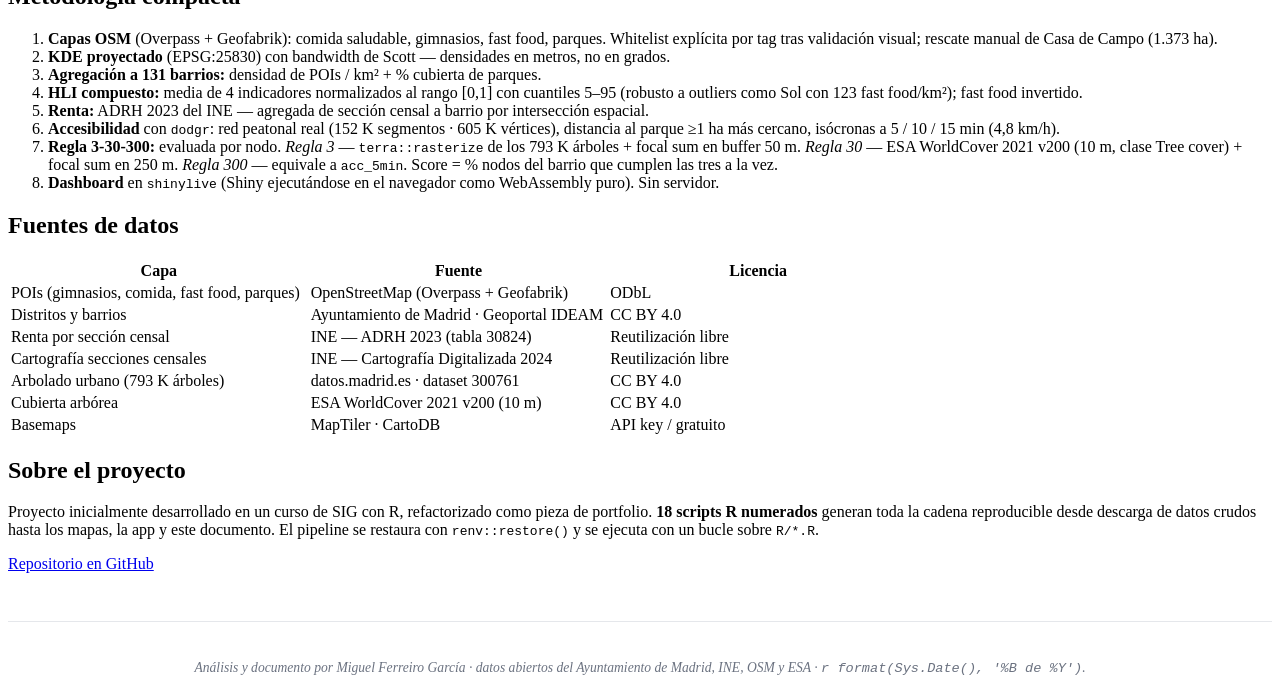
==== commit f0786f36: "feat(landing): integrar todo en index.html — dashboard embebido + galería + hallazgos - index.qmd re" ====
--- a/docs/index.html
+++ b/docs/index.html
@@ -24,41 +24,6 @@
   margin: 0 0.8em 0.2em -1em; /* quarto-specific, see https://github.com/quarto-dev/quarto-cli/issues/4556 */ 
   vertical-align: middle;
 }
-/* CSS for syntax highlighting */
-html { -webkit-text-size-adjust: 100%; }
-pre > code.sourceCode { white-space: pre; position: relative; }
-pre > code.sourceCode > span { display: inline-block; line-height: 1.25; }
-pre > code.sourceCode > span:empty { height: 1.2em; }
-.sourceCode { overflow: visible; }
-code.sourceCode > span { color: inherit; text-decoration: inherit; }
-div.sourceCode { margin: 1em 0; }
-pre.sourceCode { margin: 0; }
-@media screen {
-div.sourceCode { overflow: auto; }
-}
-@media print {
-pre > code.sourceCode { white-space: pre-wrap; }
-pre > code.sourceCode > span { text-indent: -5em; padding-left: 5em; }
-}
-pre.numberSource code
-  { counter-reset: source-line 0; }
-pre.numberSource code > span
-  { position: relative; left: -4em; counter-increment: source-line; }
-pre.numberSource code > span > a:first-child::before
-  { content: counter(source-line);
-    position: relative; left: -1em; text-align: right; vertical-align: baseline;
-    border: none; display: inline-block;
-    -webkit-touch-callout: none; -webkit-user-select: none;
-    -khtml-user-select: none; -moz-user-select: none;
-    -ms-user-select: none; user-select: none;
-    padding: 0 4px; width: 4em;
-  }
-pre.numberSource { margin-left: 3em;  padding-left: 4px; }
-div.sourceCode
-  {   }
-@media screen {
-pre > code.sourceCode > span > a:first-child::before { text-decoration: underline; }
-}
 </style>
 
 
@@ -69,61 +34,47 @@
 <script src="index_files/libs/quarto-html/tippy.umd.min.js"></script>
 <script src="index_files/libs/quarto-html/anchor.min.js"></script>
 <link href="index_files/libs/quarto-html/tippy.css" rel="stylesheet">
-<link href="index_files/libs/quarto-html/quarto-syntax-highlighting-93bdecd2dc2603caa7018afb3525f449.css" rel="stylesheet" id="quarto-text-highlighting-styles">
+<link href="index_files/libs/quarto-html/quarto-syntax-highlighting-7f8f88aac4f3542376d5c11b86a4c14d.css" rel="stylesheet" id="quarto-text-highlighting-styles">
 <script src="index_files/libs/bootstrap/bootstrap.min.js"></script>
 <link href="index_files/libs/bootstrap/bootstrap-icons.css" rel="stylesheet">
-<link href="index_files/libs/bootstrap/bootstrap-952e7836cca52e02cca0e80cf66f0104.min.css" rel="stylesheet" append-hash="true" id="quarto-bootstrap" data-mode="light">
+<link href="index_files/libs/bootstrap/bootstrap-63e8dee69e5ebb964d1fd5e2441e13f0.min.css" rel="stylesheet" append-hash="true" id="quarto-bootstrap" data-mode="light">
 <style>html{ scroll-behavior: smooth; }</style>
-<script src="index_files/libs/quarto-diagram/mermaid.min.js"></script>
-<script src="index_files/libs/quarto-diagram/mermaid-init.js"></script>
-<link href="index_files/libs/quarto-diagram/mermaid.css" rel="stylesheet">
-
-
+
+
+<link rel="stylesheet" href="assets/landing.css">
 </head>
 
 <body class="quarto-light">
 
-<div id="quarto-content" class="page-columns page-rows-contents page-layout-full toc-left">
-<div id="quarto-sidebar-toc-left" class="sidebar toc-left">
+<div id="quarto-content" class="page-columns page-rows-contents page-layout-full">
+<div id="quarto-margin-sidebar" class="sidebar margin-sidebar">
   <nav id="TOC" role="doc-toc" class="toc-active">
-    <h2 id="toc-title">Contenido</h2>
+    <h2 id="toc-title">En esta página</h2>
    
-  <ul>
-  <li><a href="#resumen-ejecutivo" id="toc-resumen-ejecutivo" class="nav-link active" data-scroll-target="#resumen-ejecutivo">Resumen ejecutivo</a></li>
-  <li><a href="#marco-metodológico" id="toc-marco-metodológico" class="nav-link" data-scroll-target="#marco-metodológico">1 · Marco metodológico</a>
   <ul class="collapse">
-  <li><a href="#pregunta-de-investigación" id="toc-pregunta-de-investigación" class="nav-link" data-scroll-target="#pregunta-de-investigación">1.1 Pregunta de investigación</a></li>
-  <li><a href="#pipeline-de-análisis" id="toc-pipeline-de-análisis" class="nav-link" data-scroll-target="#pipeline-de-análisis">1.2 Pipeline de análisis</a></li>
-  </ul></li>
-  <li><a href="#sec-datos" id="toc-sec-datos" class="nav-link" data-scroll-target="#sec-datos">2 · Datos</a>
-  <ul class="collapse">
-  <li><a href="#marco-administrativo" id="toc-marco-administrativo" class="nav-link" data-scroll-target="#marco-administrativo">2.1 Marco administrativo</a></li>
-  <li><a href="#capas-temáticas-openstreetmap" id="toc-capas-temáticas-openstreetmap" class="nav-link" data-scroll-target="#capas-temáticas-openstreetmap">2.2 Capas temáticas (OpenStreetMap)</a></li>
-  </ul></li>
-  <li><a href="#sec-densidades" id="toc-sec-densidades" class="nav-link" data-scroll-target="#sec-densidades">3 · Densidades y distancias</a>
-  <ul class="collapse">
-  <li><a href="#kde-proyectado" id="toc-kde-proyectado" class="nav-link" data-scroll-target="#kde-proyectado">3.1 KDE proyectado</a></li>
-  </ul></li>
-  <li><a href="#sec-ivs" id="toc-sec-ivs" class="nav-link" data-scroll-target="#sec-ivs">4 · Índice de Vida Saludable</a></li>
-  <li><a href="#sec-regla" id="toc-sec-regla" class="nav-link" data-scroll-target="#sec-regla">5 · La regla 3-30-300</a></li>
-  <li><a href="#sec-equidad" id="toc-sec-equidad" class="nav-link" data-scroll-target="#sec-equidad">6 · Equidad y conclusiones</a></li>
-  
+  <li><a href="#madrid-healthy-living-index" id="toc-madrid-healthy-living-index" class="nav-link active" data-scroll-target="#madrid-healthy-living-index">Madrid · Healthy Living Index</a></li>
+  <li><a href="#cifras-clave" id="toc-cifras-clave" class="nav-link" data-scroll-target="#cifras-clave">Cifras clave</a></li>
+  <li><a href="#hallazgo" id="toc-hallazgo" class="nav-link" data-scroll-target="#hallazgo">Hallazgo principal</a></li>
+  <li><a href="#tres-treinta-trescientos" id="toc-tres-treinta-trescientos" class="nav-link" data-scroll-target="#tres-treinta-trescientos">La regla 3-30-300</a></li>
+  <li><a href="#dashboard" id="toc-dashboard" class="nav-link" data-scroll-target="#dashboard">Dashboard interactivo</a></li>
+  <li><a href="#galeria" id="toc-galeria" class="nav-link" data-scroll-target="#galeria">Galería de mapas estáticos</a></li>
+  <li><a href="#metodologia" id="toc-metodologia" class="nav-link" data-scroll-target="#metodologia">Metodología compacta</a></li>
+  <li><a href="#fuentes" id="toc-fuentes" class="nav-link" data-scroll-target="#fuentes">Fuentes de datos</a></li>
+  <li><a href="#sobre-el-proyecto" id="toc-sobre-el-proyecto" class="nav-link" data-scroll-target="#sobre-el-proyecto">Sobre el proyecto</a></li>
   </ul>
 </nav>
 </div>
-<div id="quarto-margin-sidebar" class="sidebar margin-sidebar zindex-bottom">
-</div>
-<main class="content column-page-right" id="quarto-document-content">
+<main class="content column-page-left" id="quarto-document-content">
 
 <header id="title-block-header" class="quarto-title-block default">
 <div class="quarto-title">
-<div class="quarto-title-block"><div><h1 class="title">Madrid · Healthy Living Index</h1><button type="button" class="btn code-tools-button dropdown-toggle" id="quarto-code-tools-menu" data-bs-toggle="dropdown" aria-expanded="false"><i class="bi"></i> Código</button><ul class="dropdown-menu dropdown-menu-end" aria-labelelledby="quarto-code-tools-menu"><li><a id="quarto-show-all-code" class="dropdown-item" href="javascript:void(0)" role="button">Mostrar todo el código</a></li><li><a id="quarto-hide-all-code" class="dropdown-item" href="javascript:void(0)" role="button">Ocultar todo el código</a></li><li><hr class="dropdown-divider"></li><li><a id="quarto-view-source" class="dropdown-item" href="javascript:void(0)" role="button">Ver el código fuente</a></li></ul></div></div>
-<p class="subtitle lead">Análisis espacial de la habitabilidad saludable y la regla 3-30-300</p>
-</div>
-
-
-
-<div class="quarto-title-meta column-page-right">
+<h1 class="title">Madrid · Healthy Living Index</h1>
+<p class="subtitle lead">Dónde es fácil vivir saludable en Madrid, y para quién</p>
+</div>
+
+
+
+<div class="quarto-title-meta column-page-left">
 
     <div>
     <div class="quarto-title-meta-heading">Autor/a</div>
@@ -147,307 +98,217 @@
 </header>
 
 
-<div class="callout callout-style-simple callout-note">
-<div class="callout-body d-flex">
-<div class="callout-icon-container">
-<i class="callout-icon"></i>
-</div>
-<div class="callout-body-container">
-<p><strong>Estado del documento:</strong> en construcción. Esta versión es el esqueleto inicial; las secciones se irán completando de forma incremental con datos reales.</p>
-</div>
-</div>
-</div>
-<section id="resumen-ejecutivo" class="level1 unnumbered">
-<h1 class="unnumbered">Resumen ejecutivo</h1>
-<p>¿Es Madrid una ciudad fácil para llevar una vida saludable? ¿Y lo es <strong>igual de fácil</strong> en todos sus barrios?</p>
-<p>Este documento responde a esas preguntas combinando datos abiertos (OpenStreetMap, INE, Ayuntamiento de Madrid, satélite Sentinel/Meta) con análisis espacial en R. El resultado es un <strong>Índice de Vida Saludable (IVS)</strong> por barrio y una evaluación del cumplimiento de la <strong>regla 3-30-300</strong> de urbanismo verde.</p>
-<div class="grid">
+<div class="hero">
+<section id="madrid-healthy-living-index" class="level1 hero-inner">
+<h1>Madrid · Healthy Living Index</h1>
+<p><strong>¿Es Madrid una ciudad fácil para llevar una vida saludable? ¿Y lo es igual de fácil en todos sus barrios?</strong></p>
+<p>Este proyecto cruza datos abiertos de OpenStreetMap, INE, Ayuntamiento de Madrid y satélites Sentinel para construir un <strong>índice compuesto por barrio</strong> y evaluar la <strong>regla 3-30-300</strong> de urbanismo verde de Cecil Konijnendijk. La respuesta corta: la oferta urbana saludable correlaciona <strong>negativamente</strong> con la renta. La regla 3-30-300, en cambio, borra esa correlación. Cada componente capta una dimensión distinta.</p>
+<p><a href="#dashboard" class="btn btn-primary btn-lg">Ir al dashboard interactivo ↓</a> <a href="https://github.com/miguelferre/Madrid_HLI" class="btn btn-outline-secondary btn-lg" target="_blank">Ver código en GitHub</a></p>
+</section>
+</div>
+<section id="cifras-clave" class="level2 unnumbered">
+<h2 class="unnumbered anchored" data-anchor-id="cifras-clave">Cifras clave</h2>
+<div class="grid key-numbers">
 <section id="section" class="level3 g-col-4 text-center">
 <h3 class="anchored" data-anchor-id="section"><strong>131</strong></h3>
 <p>barrios analizados</p>
 </section>
 <section id="section-1" class="level3 g-col-4 text-center">
-<h3 class="anchored" data-anchor-id="section-1"><strong>5</strong></h3>
-<p>capas de entrada</p>
+<h3 class="anchored" data-anchor-id="section-1"><strong>−0,26</strong></h3>
+<p>correlación HLI ↔︎ renta neta (Pearson)</p>
 </section>
 <section id="section-2" class="level3 g-col-4 text-center">
-<h3 class="anchored" data-anchor-id="section-2"><strong>3-30-300</strong></h3>
-<p>estándar de referencia</p>
-</section>
-</div>
-</section>
-<section id="marco-metodológico" class="level1">
-<h1>1 · Marco metodológico</h1>
-<section id="pregunta-de-investigación" class="level2">
-<h2 class="anchored" data-anchor-id="pregunta-de-investigación">1.1 Pregunta de investigación</h2>
-<p>Cuantificar, a nivel de barrio, la facilidad para llevar un estilo de vida saludable en el municipio de Madrid, integrando:</p>
+<h3 class="anchored" data-anchor-id="section-2"><strong>9 %</strong></h3>
+<p>mediana de barrios que cumplen las <strong>tres</strong> reglas 3-30-300</p>
+</section>
+</div>
+</section>
+<section id="hallazgo" class="level2">
+<h2 class="anchored" data-anchor-id="hallazgo">Hallazgo principal</h2>
+<p>El <strong>HLI v1</strong> (índice compuesto a partir de densidad de comida saludable, deporte, parques y fast food) <strong>correlaciona negativamente con la renta</strong>: los barrios obreros del <strong>sur</strong> (Carabanchel, Usera, Puente de Vallecas) están mejor dotados que los barrios ricos del <strong>norte</strong> (Salamanca, Chamartín, Moncloa). El dinero no compra equidad en oferta de mercados, polideportivos ni parques.</p>
+<div class="figure-caption">
+<p><img src="figures/05_hli_vs_renta.png" class="img-fluid" alt="Scatter HLI vs renta con regresión negativa"> <em>HLI (eje Y) frente a renta neta por persona (eje X) para los 131 barrios. Cada punto es un barrio. La línea de regresión va hacia abajo: a más renta, peor HLI medio.</em></p>
+</div>
+<table class="caption-top table">
+<thead>
+<tr class="header">
+<th></th>
+<th>alto HLI</th>
+<th>bajo HLI</th>
+</tr>
+</thead>
+<tbody>
+<tr class="odd">
+<td><strong>renta alta</strong></td>
+<td>30 barrios</td>
+<td>36 barrios — <em>trampas</em></td>
+</tr>
+<tr class="even">
+<td><strong>renta baja</strong></td>
+<td>36 barrios — <em>gangas</em></td>
+<td>29 barrios</td>
+</tr>
+</tbody>
+</table>
 <ul>
-<li><strong>Acceso a alimentación saludable</strong> (fruterías, mercados, tiendas especializadas).</li>
-<li><strong>Acceso a actividad física</strong> (gimnasios, instalaciones deportivas).</li>
-<li><strong>Cercanía a espacios verdes</strong> (parques mayores de 15 ha).</li>
-<li><strong>Penetración de comida rápida</strong> como factor inverso.</li>
-<li><strong>Cubierta arbórea</strong> y proximidad a verde urbano (regla 3-30-300).</li>
-<li><strong>Equidad</strong>: ¿se distribuye el índice de forma justa respecto a la renta?</li>
+<li><em>Top “gangas”:</em> Comillas, Abrantes, Pradolongo, Zofío, San Isidro</li>
+<li><em>Top “trampas”:</em> Valdemarín, Recoletos, Fuentelarreina, El Viso, Castellana</li>
+<li><em>Caso extremo:</em> Sol — HLI 0,12, 123 fast food/km², 0 % cubierta verde</li>
 </ul>
 </section>
-<section id="pipeline-de-análisis" class="level2">
-<h2 class="anchored" data-anchor-id="pipeline-de-análisis">1.2 Pipeline de análisis</h2>
-<div class="cell" data-layout-align="center">
-<details class="code-fold">
-<summary>Mostrar código</summary>
-<div class="code-copy-outer-scaffold"><div class="sourceCode cell-code" id="cb1"><pre class="sourceCode default code-with-copy"><code class="sourceCode default"><span id="cb1-1"><a href="#cb1-1" aria-hidden="true" tabindex="-1"></a>flowchart LR</span>
-<span id="cb1-2"><a href="#cb1-2" aria-hidden="true" tabindex="-1"></a>  A[OSM&lt;br/&gt;Overpass] --&gt; B[Limpieza&lt;br/&gt;+ filtrado]</span>
-<span id="cb1-3"><a href="#cb1-3" aria-hidden="true" tabindex="-1"></a>  C[Ayto Madrid&lt;br/&gt;distritos, barrios, arbolado] --&gt; B</span>
-<span id="cb1-4"><a href="#cb1-4" aria-hidden="true" tabindex="-1"></a>  D[INE&lt;br/&gt;renta + sec. censales] --&gt; B</span>
-<span id="cb1-5"><a href="#cb1-5" aria-hidden="true" tabindex="-1"></a>  E[Meta Canopy&lt;br/&gt;Height 1m] --&gt; B</span>
-<span id="cb1-6"><a href="#cb1-6" aria-hidden="true" tabindex="-1"></a>  B --&gt; F[KDE proyectado&lt;br/&gt;EPSG:25830]</span>
-<span id="cb1-7"><a href="#cb1-7" aria-hidden="true" tabindex="-1"></a>  B --&gt; G[Isocronas&lt;br/&gt;peatonales dodgr]</span>
-<span id="cb1-8"><a href="#cb1-8" aria-hidden="true" tabindex="-1"></a>  F --&gt; H[Índice IVS&lt;br/&gt;por barrio]</span>
-<span id="cb1-9"><a href="#cb1-9" aria-hidden="true" tabindex="-1"></a>  G --&gt; H</span>
-<span id="cb1-10"><a href="#cb1-10" aria-hidden="true" tabindex="-1"></a>  H --&gt; I[Cruce con renta&lt;br/&gt;+ regla 3-30-300]</span>
-<span id="cb1-11"><a href="#cb1-11" aria-hidden="true" tabindex="-1"></a>  I --&gt; J[Mapas + dashboard]</span></code></pre></div><button title="Copiar al portapapeles" class="code-copy-button"><i class="bi"></i></button></div>
-</details>
-<div class="cell-output-display">
-<div id="fig-pipeline" class="quarto-float quarto-figure quarto-figure-center anchored">
-<figure class="quarto-float quarto-float-fig figure">
-<div aria-describedby="fig-pipeline-caption-0ceaefa1-69ba-4598-a22c-09a6ac19f8ca">
-<div>
-<pre class="mermaid mermaid-js" data-label="fig-pipeline">flowchart LR
-  A[OSM&lt;br/&gt;Overpass] --&gt; B[Limpieza&lt;br/&gt;+ filtrado]
-  C[Ayto Madrid&lt;br/&gt;distritos, barrios, arbolado] --&gt; B
-  D[INE&lt;br/&gt;renta + sec. censales] --&gt; B
-  E[Meta Canopy&lt;br/&gt;Height 1m] --&gt; B
-  B --&gt; F[KDE proyectado&lt;br/&gt;EPSG:25830]
-  B --&gt; G[Isocronas&lt;br/&gt;peatonales dodgr]
-  F --&gt; H[Índice IVS&lt;br/&gt;por barrio]
-  G --&gt; H
-  H --&gt; I[Cruce con renta&lt;br/&gt;+ regla 3-30-300]
-  I --&gt; J[Mapas + dashboard]
-</pre>
-</div>
-</div>
-<figcaption class="quarto-float-caption-bottom quarto-float-caption quarto-float-fig" id="fig-pipeline-caption-0ceaefa1-69ba-4598-a22c-09a6ac19f8ca">
-Figura&nbsp;1: Pipeline de análisis
-</figcaption>
-</figure>
-</div>
-</div>
-</div>
-</section>
-</section>
-<section id="sec-datos" class="level1">
-<h1>2 · Datos</h1>
-<section id="marco-administrativo" class="level2">
-<h2 class="anchored" data-anchor-id="marco-administrativo">2.1 Marco administrativo</h2>
-<p>El análisis se hace sobre el <strong>término municipal de Madrid</strong> (604 km²), desagregado en sus <strong>21 distritos</strong> y <strong>131 barrios</strong> oficiales.</p>
-<div class="cell">
-<div class="cell-output-display">
-<div id="fig-mapa-base" class="quarto-float quarto-figure quarto-figure-center anchored">
-<figure class="quarto-float quarto-float-fig figure">
-<div aria-describedby="fig-mapa-base-caption-0ceaefa1-69ba-4598-a22c-09a6ac19f8ca">
-<img src="outputs/figures/01_distritos_barrios.png" class="img-fluid figure-img" width="733">
-</div>
-<figcaption class="quarto-float-caption-bottom quarto-float-caption quarto-float-fig" id="fig-mapa-base-caption-0ceaefa1-69ba-4598-a22c-09a6ac19f8ca">
-Figura&nbsp;2: Madrid municipio: 21 distritos y 131 barrios. Fuente: Ayuntamiento de Madrid · Geoportal IDEAM (CC BY 4.0).
-</figcaption>
-</figure>
-</div>
-</div>
-</div>
-<p>Los datos administrativos se descargan automáticamente del <a href="https://geoportal.madrid.es/">Geoportal IDEAM</a> y se almacenan localmente en <code>data/processed/</code> como GeoPackage en CRS <strong>EPSG:25830</strong> (ETRS89 / UTM 30N), el sistema oficial para España peninsular.</p>
+<section id="tres-treinta-trescientos" class="level2">
+<h2 class="anchored" data-anchor-id="tres-treinta-trescientos">La regla 3-30-300</h2>
+<p>Cecil Konijnendijk (2021) propone un estándar simple para urbanismo verde:</p>
+<div class="grid rule-cards">
+<section id="section-3" class="level3 g-col-4">
+<h3 class="anchored" data-anchor-id="section-3">3</h3>
+<p><strong>árboles visibles</strong> desde la ventana</p>
+</section>
+<section id="section-4" class="level3 g-col-4">
+<h3 class="anchored" data-anchor-id="section-4">30 %</h3>
+<p><strong>cubierta arbórea</strong> en el entorno (250 m)</p>
+</section>
+<section id="m" class="level3 g-col-4">
+<h3 class="anchored" data-anchor-id="m">300 m</h3>
+<p>al <strong>parque ≥ 1 ha</strong> más cercano</p>
+</section>
+</div>
+<p>Hemos evaluado las tres reglas sobre <strong>605 K nodos del callejero</strong> de Madrid: rasterización del inventario municipal de árboles (793 K) para la regla 3, ESA WorldCover 2021 a 10 m para la regla 30, e isócronas peatonales reales con <code>dodgr</code> para la regla 300.</p>
+<div class="figure-caption">
+<p><img src="figures/14_panel_3_30_300.png" class="img-fluid" alt="Cuatro mapas: regla 3, regla 30, regla 300 y score combinado"> <em>Las tres reglas y el score combinado por barrio. Madrid suspende: solo el 9 % mediano de los barrios cumple las tres a la vez.</em></p>
+</div>
+<p><strong>Lo interesante:</strong> el <strong>score combinado borra la correlación con renta</strong> (Pearson −0,04 vs −0,26 del HLI v1). Cada componente capta una dimensión distinta y se compensan: la regla 3 (alineación viario) favorece a los barrios densos del centro; la regla 30 (canopy continuo) favorece zonas periféricas con grandes parques; la regla 300 (acceso a parque) reproduce el patrón sur-rico-mejor del HLI.</p>
 <div class="callout callout-style-default callout-tip callout-titled">
-<div class="callout-header d-flex align-content-center collapsed" data-bs-toggle="collapse" data-bs-target=".callout-1-contents" aria-controls="callout-1" aria-expanded="false" aria-label="Toggle callout">
+<div class="callout-header d-flex align-content-center">
 <div class="callout-icon-container">
 <i class="callout-icon"></i>
 </div>
 <div class="callout-title-container flex-fill">
-<span class="screen-reader-only">Tip</span>Reproducibilidad: ¿cómo se obtienen estos datos?
-</div>
-<div class="callout-btn-toggle d-inline-block border-0 py-1 ps-1 pe-0 float-end"><i class="callout-toggle"></i></div>
-</div>
-<div id="callout-1" class="callout-1-contents callout-collapse collapse">
+Tip
+</div>
+</div>
 <div class="callout-body-container callout-body">
-<div class="code-copy-outer-scaffold"><div class="sourceCode" id="cb2"><pre class="sourceCode r code-with-copy"><code class="sourceCode r"><span id="cb2-1"><a href="#cb2-1" aria-hidden="true" tabindex="-1"></a><span class="fu">source</span>(<span class="st">"R/01_descargar_datos.R"</span>)  <span class="co"># descarga + limpieza</span></span>
-<span id="cb2-2"><a href="#cb2-2" aria-hidden="true" tabindex="-1"></a><span class="fu">source</span>(<span class="st">"R/02_mapa_base.R"</span>)        <span class="co"># mapa estático + interactivo</span></span></code></pre></div><button title="Copiar al portapapeles" class="code-copy-button"><i class="bi"></i></button></div>
-<p>El script descarga los shapefiles desde el geoportal, los reproyecta a EPSG:25830, valida la geometría y deriva el polígono del término municipal por unión de los 21 distritos.</p>
-</div>
-</div>
-</div>
-</section>
-<section id="capas-temáticas-openstreetmap" class="level2">
-<h2 class="anchored" data-anchor-id="capas-temáticas-openstreetmap">2.2 Capas temáticas (OpenStreetMap)</h2>
+<p><strong>Tensión Salamanca.</strong> Castellana, Goya y Lista alcanzan el <strong>100 %</strong> en regla 3 (alineaciones viarias densas) pero <strong>0 %</strong> en regla 30: los árboles individuales de viario no llegan al 30 % de cubierta continua según ESA WorldCover. El estándar 3-30-300 está pensado precisamente para detectar esta diferencia entre “hay árboles” y “hay barrio verde”.</p>
+</div>
+</div>
+</section>
+<section id="dashboard" class="level2">
+<h2 class="anchored" data-anchor-id="dashboard">Dashboard interactivo</h2>
+<p>Explora los 131 barrios y sus 14 indicadores. Hasta 6 barrios comparados a la vez en radar, tabla descargable, scatter de equidad.</p>
+<div class="callout callout-style-default callout-note callout-titled">
+<div class="callout-header d-flex align-content-center">
+<div class="callout-icon-container">
+<i class="callout-icon"></i>
+</div>
+<div class="callout-title-container flex-fill">
+Nota
+</div>
+</div>
+<div class="callout-body-container callout-body">
+<p>La primera carga del dashboard tarda <strong>30–60 s</strong>: el navegador descarga R + paquetes WASM (<code>shinylive</code>). En recargas posteriores arranca al instante.</p>
+</div>
+</div>
+<div class="dashboard-frame">
+<iframe src="app/" width="100%" height="850" frameborder="0" loading="lazy" title="Madrid HLI dashboard">
+</iframe>
+</div>
+<p><a href="app/" class="btn btn-outline-primary" target="_blank">Abrir el dashboard en pantalla completa</a></p>
+</section>
+<section id="galeria" class="level2">
+<h2 class="anchored" data-anchor-id="galeria">Galería de mapas estáticos</h2>
+<p>Para inspección rápida sin esperar a que arranque el dashboard:</p>
+<div class="grid map-gallery">
+<div class="g-col-6 map-card">
+<p><strong><a href="maps/03_hli_interactivo.html">Ranking HLI por barrio</a></strong> Coroplético del HLI v1. Pulsa cada barrio para ver desglose de los 4 componentes.</p>
+</div>
+<div class="g-col-6 map-card">
+<p><strong><a href="maps/04_equidad_interactivo.html">HLI ↔︎ renta + residual</a></strong> Tres capas: HLI, renta neta y residual del modelo HLI ~ renta.</p>
+</div>
+<div class="g-col-6 map-card">
+<p><strong><a href="maps/05_accesibilidad_interactivo.html">Accesibilidad peatonal</a></strong> % de nodos con parque ≥ 1 ha a 5/10/15 minutos andando (isócronas dodgr).</p>
+</div>
+<div class="g-col-6 map-card">
+<p><strong><a href="maps/06_3_30_300_interactivo.html">Regla 3-30-300</a></strong> Cuatro capas: regla 3, regla 30, regla 300 y score combinado.</p>
+</div>
+</div>
+</section>
+<section id="metodologia" class="level2">
+<h2 class="anchored" data-anchor-id="metodologia">Metodología compacta</h2>
+<ol type="1">
+<li><strong>Capas OSM</strong> (Overpass + Geofabrik): comida saludable, gimnasios, fast food, parques. Whitelist explícita por tag tras validación visual; rescate manual de Casa de Campo (1.373 ha).</li>
+<li><strong>KDE proyectado</strong> (EPSG:25830) con bandwidth de Scott — densidades en metros, no en grados.</li>
+<li><strong>Agregación a 131 barrios:</strong> densidad de POIs / km² + % cubierta de parques.</li>
+<li><strong>HLI compuesto:</strong> media de 4 indicadores normalizados al rango [0,1] con cuantiles 5–95 (robusto a outliers como Sol con 123 fast food/km²); fast food invertido.</li>
+<li><strong>Renta:</strong> ADRH 2023 del INE — agregada de sección censal a barrio por intersección espacial.</li>
+<li><strong>Accesibilidad</strong> con <code>dodgr</code>: red peatonal real (152 K segmentos · 605 K vértices), distancia al parque ≥1 ha más cercano, isócronas a 5 / 10 / 15 min (4,8 km/h).</li>
+<li><strong>Regla 3-30-300:</strong> evaluada por nodo. <em>Regla 3</em> — <code>terra::rasterize</code> de los 793 K árboles + focal sum en buffer 50 m. <em>Regla 30</em> — ESA WorldCover 2021 v200 (10 m, clase Tree cover) + focal sum en 250 m. <em>Regla 300</em> — equivale a <code>acc_5min</code>. Score = % nodos del barrio que cumplen las tres a la vez.</li>
+<li><strong>Dashboard</strong> en <code>shinylive</code> (Shiny ejecutándose en el navegador como WebAssembly puro). Sin servidor.</li>
+</ol>
+</section>
+<section id="fuentes" class="level2">
+<h2 class="anchored" data-anchor-id="fuentes">Fuentes de datos</h2>
 <table class="caption-top table">
 <colgroup>
-<col style="width: 30%">
-<col style="width: 30%">
-<col style="width: 40%">
+<col style="width: 33%">
+<col style="width: 33%">
+<col style="width: 33%">
 </colgroup>
 <thead>
 <tr class="header">
 <th>Capa</th>
-<th>Tags OSM utilizados</th>
-<th style="text-align: right;">Total POIs</th>
+<th>Fuente</th>
+<th>Licencia</th>
 </tr>
 </thead>
 <tbody>
 <tr class="odd">
-<td>Comida saludable</td>
-<td><code>shop=greengrocer</code>, <code>shop=health_food</code>, <code>shop=herbalist</code>, <code>shop=deli</code>, <code>shop=nutrition_supplements</code>, <code>shop=farm</code>, <code>amenity=marketplace</code></td>
-<td style="text-align: right;"><strong>1.835</strong></td>
+<td>POIs (gimnasios, comida, fast food, parques)</td>
+<td>OpenStreetMap (Overpass + Geofabrik)</td>
+<td>ODbL</td>
 </tr>
 <tr class="even">
-<td>Actividad física</td>
-<td><code>leisure=fitness_centre</code>, <code>leisure=fitness_station</code>, <code>leisure=sports_centre</code></td>
-<td style="text-align: right;"><strong>5.971</strong></td>
+<td>Distritos y barrios</td>
+<td>Ayuntamiento de Madrid · Geoportal IDEAM</td>
+<td>CC BY 4.0</td>
 </tr>
 <tr class="odd">
-<td>Comida rápida</td>
-<td><code>amenity=fast_food</code></td>
-<td style="text-align: right;"><strong>1.454</strong></td>
+<td>Renta por sección censal</td>
+<td>INE — ADRH 2023 (tabla 30824)</td>
+<td>Reutilización libre</td>
 </tr>
 <tr class="even">
-<td>Espacios verdes</td>
-<td><code>leisure=park</code>, <code>landuse=forest</code> (≥ 1.000 m²)</td>
-<td style="text-align: right;"><strong>1.934</strong></td>
+<td>Cartografía secciones censales</td>
+<td>INE — Cartografía Digitalizada 2024</td>
+<td>Reutilización libre</td>
+</tr>
+<tr class="odd">
+<td>Arbolado urbano (793 K árboles)</td>
+<td>datos.madrid.es · dataset 300761</td>
+<td>CC BY 4.0</td>
+</tr>
+<tr class="even">
+<td>Cubierta arbórea</td>
+<td>ESA WorldCover 2021 v200 (10 m)</td>
+<td>CC BY 4.0</td>
+</tr>
+<tr class="odd">
+<td>Basemaps</td>
+<td>MapTiler · CartoDB</td>
+<td>API key / gratuito</td>
 </tr>
 </tbody>
 </table>
-<div class="callout callout-style-default callout-note callout-titled">
-<div class="callout-header d-flex align-content-center">
-<div class="callout-icon-container">
-<i class="callout-icon"></i>
-</div>
-<div class="callout-title-container flex-fill">
-Nota
-</div>
-</div>
-<div class="callout-body-container callout-body">
-<p><strong>Decisión metodológica.</strong> Los tags de la capa “comida saludable” se eligen tras verificar contra Taginfo y la API Overpass que <code>shop=organic</code> (0 elementos) y <code>marketplace=farmers_market</code> (0 elementos) no se utilizan en Madrid, mientras que <code>shop=supermarket</code> es demasiado laxo (incluye Mercadona, Lidl, etc.). Se priorizan tiendas especializadas y mercados.</p>
-</div>
-</div>
-</section>
-</section>
-<section id="sec-densidades" class="level1">
-<h1>3 · Densidades y distancias</h1>
-<section id="kde-proyectado" class="level2">
-<h2 class="anchored" data-anchor-id="kde-proyectado">3.1 KDE proyectado</h2>
-<p>La estimación de densidad por kernel se calcula sobre el sistema <strong>EPSG:25830</strong> (metros) — corrigiendo el error metodológico de la versión original, que ejecutaba el KDE en grados geográficos. El bandwidth se calcula automáticamente con la regla de Scott vía <code>spatstat::bw.scott()</code>.</p>
-<div class="cell">
-<div class="cell-output-display">
-<div id="fig-kde" class="quarto-float quarto-figure quarto-figure-center anchored">
-<figure class="quarto-float quarto-float-fig figure">
-<div aria-describedby="fig-kde-caption-0ceaefa1-69ba-4598-a22c-09a6ac19f8ca">
-<img src="outputs/figures/02_kde_panel.png" class="img-fluid figure-img" width="1067">
-</div>
-<figcaption class="quarto-float-caption-bottom quarto-float-caption quarto-float-fig" id="fig-kde-caption-0ceaefa1-69ba-4598-a22c-09a6ac19f8ca">
-Figura&nbsp;3: Densidad de equipamientos por km² (KDE 100 m, recortado al municipio).
-</figcaption>
-</figure>
-</div>
-</div>
-</div>
-<p>Las tres capas tienen estructuras espaciales diferentes:</p>
-<ul>
-<li><strong>Comida saludable</strong> muestra un núcleo intenso en Centro (mercados históricos) y picos secundarios en distritos residenciales acomodados (Salamanca, Chamberí).</li>
-<li><strong>Actividad física</strong> está distribuida de forma más homogénea por toda la ciudad, con concentraciones en distritos centrales y ensanches.</li>
-<li><strong>Comida rápida</strong> se concentra en el Centro (turismo) y en arterias comerciales periféricas.</li>
-</ul>
-<blockquote class="blockquote">
-<p><em>Análisis a nivel barrio + isocronas peatonales — siguiente iteración.</em></p>
-</blockquote>
-</section>
-</section>
-<section id="sec-ivs" class="level1">
-<h1>4 · Índice de Vida Saludable</h1>
-<blockquote class="blockquote">
-<p><em>Sección a completar.</em></p>
-</blockquote>
-</section>
-<section id="sec-regla" class="level1">
-<h1>5 · La regla 3-30-300</h1>
-<p>La regla <strong>3-30-300</strong> propuesta por Cecil Konijnendijk (2021) es un estándar simple y accionable de urbanismo verde:</p>
-<div class="grid">
-<section id="section-3" class="level2 g-col-4 text-center">
-<h2 class="anchored" data-anchor-id="section-3">3</h2>
-<p><strong>árboles visibles</strong> desde cada vivienda</p>
-</section>
-<section id="section-4" class="level2 g-col-4 text-center">
-<h2 class="anchored" data-anchor-id="section-4">30 %</h2>
-<p><strong>cubierta arbórea</strong> por barrio</p>
-</section>
-<section id="m" class="level2 g-col-4 text-center">
-<h2 class="anchored" data-anchor-id="m">300 m</h2>
-<p>al <strong>espacio verde</strong> más cercano</p>
-</section>
-</div>
-<blockquote class="blockquote">
-<p><em>Análisis a completar.</em></p>
-</blockquote>
-</section>
-<section id="sec-equidad" class="level1">
-<h1>6 · Equidad y conclusiones</h1>
-<blockquote class="blockquote">
-<p><em>Sección a completar.</em></p>
-</blockquote>
-</section>
-
-
-<div id="quarto-appendix" class="default"><section id="apéndice-reproducibilidad" class="level1 appendix"><h2 class="anchored quarto-appendix-heading">Apéndice · Reproducibilidad</h2><div class="quarto-appendix-contents">
-
-<div class="cell">
-<details class="code-fold">
-<summary>Información de la sesión R</summary>
-<div class="code-copy-outer-scaffold"><div class="sourceCode cell-code" id="cb3"><pre class="sourceCode r code-with-copy"><code class="sourceCode r"><span id="cb3-1"><a href="#cb3-1" aria-hidden="true" tabindex="-1"></a><span class="fu">sessionInfo</span>()</span></code></pre></div><button title="Copiar al portapapeles" class="code-copy-button"><i class="bi"></i></button></div>
-</details>
-<div class="cell-output cell-output-stdout">
-<pre><code>R version 4.5.2 (2025-10-31 ucrt)
-Platform: x86_64-w64-mingw32/x64
-Running under: Windows 11 x64 (build 26200)
-
-Matrix products: default
-  LAPACK version 3.12.1
-
-locale:
-[1] LC_COLLATE=Spanish_Spain.utf8  LC_CTYPE=Spanish_Spain.utf8   
-[3] LC_MONETARY=Spanish_Spain.utf8 LC_NUMERIC=C                  
-[5] LC_TIME=Spanish_Spain.utf8    
-
-time zone: Europe/Madrid
-tzcode source: internal
-
-attached base packages:
-[1] stats     graphics  grDevices datasets  utils     methods   base     
-
-other attached packages:
-[1] ggplot2_4.0.2 dplyr_1.1.4   sf_1.0-23    
-
-loaded via a namespace (and not attached):
- [1] gtable_0.3.6       jsonlite_2.0.0     compiler_4.5.2     renv_1.2.2        
- [5] tidyselect_1.2.1   Rcpp_1.1.0         png_0.1-8          scales_1.4.0      
- [9] yaml_2.3.12        fastmap_1.2.0      R6_2.6.1           generics_0.1.4    
-[13] classInt_0.4-11    knitr_1.51         htmlwidgets_1.6.4  tibble_3.3.0      
-[17] units_1.0-0        DBI_1.2.3          pillar_1.11.1      RColorBrewer_1.1-3
-[21] rlang_1.2.0        xfun_0.55          S7_0.2.1           otel_0.2.0        
-[25] cli_3.6.6          withr_3.0.2        magrittr_2.0.4     class_7.3-23      
-[29] digest_0.6.39      grid_4.5.2         lifecycle_1.0.5    vctrs_0.6.5       
-[33] KernSmooth_2.23-26 proxy_0.4-28       evaluate_1.0.5     glue_1.8.0        
-[37] farver_2.1.2       e1071_1.7-17       rmarkdown_2.30     tools_4.5.2       
-[41] pkgconfig_2.0.3    htmltools_0.5.9   </code></pre>
-</div>
-</div>
-<div class="callout callout-style-simple callout-tip">
-<div class="callout-body d-flex">
-<div class="callout-icon-container">
-<i class="callout-icon"></i>
-</div>
-<div class="callout-body-container">
-<p><strong>Código fuente:</strong> <a href="https://github.com/MiguelFerreiro/Madrid_HLI">github.com/MiguelFerreiro/Madrid_HLI</a> (próximamente)</p>
-</div>
-</div>
-</div>
-<!-- -->
-
-</div></section></div></main>
+</section>
+<section id="sobre-el-proyecto" class="level2">
+<h2 class="anchored" data-anchor-id="sobre-el-proyecto">Sobre el proyecto</h2>
+<p>Proyecto inicialmente desarrollado en un curso de SIG con R, refactorizado como pieza de portfolio. <strong>18 scripts R numerados</strong> generan toda la cadena reproducible desde descarga de datos crudos hasta los mapas, la app y este documento. El pipeline se restaura con <code>renv::restore()</code> y se ejecuta con un bucle sobre <code>R/*.R</code>.</p>
+<p><a href="https://github.com/miguelferre/Madrid_HLI" class="btn btn-primary" target="_blank">Repositorio en GitHub</a></p>
+<div class="footer-note">
+<p><em>Análisis y documento por Miguel Ferreiro García · datos abiertos del Ayuntamiento de Madrid, INE, OSM y ESA · <code>r format(Sys.Date(), '%B de %Y')</code>.</em></p>
+</div>
+</section>
+
+</main>
 <!-- /main column -->
 <script id="quarto-html-after-body" type="application/javascript">
   window.document.addEventListener("DOMContentLoaded", function (event) {
@@ -519,57 +380,6 @@
         container: window.document.getElementById('quarto-embedded-source-code-modal')
       });
       clipboardModal.on('success', onCopySuccess);
-    }
-    const viewSource = window.document.getElementById('quarto-view-source') ||
-                       window.document.getElementById('quarto-code-tools-source');
-    if (viewSource) {
-      const sourceUrl = viewSource.getAttribute("data-quarto-source-url");
-      viewSource.addEventListener("click", function(e) {
-        if (sourceUrl) {
-          // rstudio viewer pane
-          if (/\bcapabilities=\b/.test(window.location)) {
-            window.open(sourceUrl);
-          } else {
-            window.location.href = sourceUrl;
-          }
-        } else {
-          const modal = new bootstrap.Modal(document.getElementById('quarto-embedded-source-code-modal'));
-          modal.show();
-        }
-        return false;
-      });
-    }
-    function toggleCodeHandler(show) {
-      return function(e) {
-        const detailsSrc = window.document.querySelectorAll(".cell > details > .sourceCode");
-        for (let i=0; i<detailsSrc.length; i++) {
-          const details = detailsSrc[i].parentElement;
-          if (show) {
-            details.open = true;
-          } else {
-            details.removeAttribute("open");
-          }
-        }
-        const cellCodeDivs = window.document.querySelectorAll(".cell > .sourceCode");
-        const fromCls = show ? "hidden" : "unhidden";
-        const toCls = show ? "unhidden" : "hidden";
-        for (let i=0; i<cellCodeDivs.length; i++) {
-          const codeDiv = cellCodeDivs[i];
-          if (codeDiv.classList.contains(fromCls)) {
-            codeDiv.classList.remove(fromCls);
-            codeDiv.classList.add(toCls);
-          } 
-        }
-        return false;
-      }
-    }
-    const hideAllCode = window.document.getElementById("quarto-hide-all-code");
-    if (hideAllCode) {
-      hideAllCode.addEventListener("click", toggleCodeHandler(false));
-    }
-    const showAllCode = window.document.getElementById("quarto-show-all-code");
-    if (showAllCode) {
-      showAllCode.addEventListener("click", toggleCodeHandler(true));
     }
       var localhostRegex = new RegExp(/^(?:http|https):\/\/localhost\:?[0-9]*\//);
       var mailtoRegex = new RegExp(/^mailto:/);
@@ -899,226 +709,7 @@
       }
     }
   });
-  </script><div class="modal fade" id="quarto-embedded-source-code-modal" tabindex="-1" aria-labelledby="quarto-embedded-source-code-modal-label" aria-hidden="true"><div class="modal-dialog modal-dialog-scrollable"><div class="modal-content"><div class="modal-header"><h5 class="modal-title" id="quarto-embedded-source-code-modal-label">Ejecutar el código</h5><button class="btn-close" data-bs-dismiss="modal"></button></div><div class="modal-body"><div class="">
-<div class="code-copy-outer-scaffold"><div class="sourceCode" id="cb5" data-shortcodes="false"><pre class="sourceCode markdown code-with-copy"><code class="sourceCode markdown"><span id="cb5-1"><a href="#cb5-1" aria-hidden="true" tabindex="-1"></a><span class="co">---</span></span>
-<span id="cb5-2"><a href="#cb5-2" aria-hidden="true" tabindex="-1"></a><span class="an">title:</span><span class="co"> "Madrid · Healthy Living Index"</span></span>
-<span id="cb5-3"><a href="#cb5-3" aria-hidden="true" tabindex="-1"></a><span class="an">subtitle:</span><span class="co"> "Análisis espacial de la habitabilidad saludable y la regla 3-30-300"</span></span>
-<span id="cb5-4"><a href="#cb5-4" aria-hidden="true" tabindex="-1"></a><span class="an">author:</span><span class="co"> "Miguel Ferreiro García"</span></span>
-<span id="cb5-5"><a href="#cb5-5" aria-hidden="true" tabindex="-1"></a><span class="an">date:</span><span class="co"> today</span></span>
-<span id="cb5-6"><a href="#cb5-6" aria-hidden="true" tabindex="-1"></a><span class="an">date-format:</span><span class="co"> "MMMM YYYY"</span></span>
-<span id="cb5-7"><a href="#cb5-7" aria-hidden="true" tabindex="-1"></a><span class="an">lang:</span><span class="co"> es</span></span>
-<span id="cb5-8"><a href="#cb5-8" aria-hidden="true" tabindex="-1"></a><span class="an">format:</span></span>
-<span id="cb5-9"><a href="#cb5-9" aria-hidden="true" tabindex="-1"></a><span class="co">  html:</span></span>
-<span id="cb5-10"><a href="#cb5-10" aria-hidden="true" tabindex="-1"></a><span class="co">    theme:</span></span>
-<span id="cb5-11"><a href="#cb5-11" aria-hidden="true" tabindex="-1"></a><span class="co">      - cosmo</span></span>
-<span id="cb5-12"><a href="#cb5-12" aria-hidden="true" tabindex="-1"></a><span class="co">      - assets/styles.scss</span></span>
-<span id="cb5-13"><a href="#cb5-13" aria-hidden="true" tabindex="-1"></a><span class="co">    toc: true</span></span>
-<span id="cb5-14"><a href="#cb5-14" aria-hidden="true" tabindex="-1"></a><span class="co">    toc-location: left</span></span>
-<span id="cb5-15"><a href="#cb5-15" aria-hidden="true" tabindex="-1"></a><span class="co">    toc-depth: 3</span></span>
-<span id="cb5-16"><a href="#cb5-16" aria-hidden="true" tabindex="-1"></a><span class="co">    toc-title: "Contenido"</span></span>
-<span id="cb5-17"><a href="#cb5-17" aria-hidden="true" tabindex="-1"></a><span class="co">    code-fold: true</span></span>
-<span id="cb5-18"><a href="#cb5-18" aria-hidden="true" tabindex="-1"></a><span class="co">    code-tools: true</span></span>
-<span id="cb5-19"><a href="#cb5-19" aria-hidden="true" tabindex="-1"></a><span class="co">    code-summary: "Mostrar código"</span></span>
-<span id="cb5-20"><a href="#cb5-20" aria-hidden="true" tabindex="-1"></a><span class="co">    fig-width: 10</span></span>
-<span id="cb5-21"><a href="#cb5-21" aria-hidden="true" tabindex="-1"></a><span class="co">    fig-height: 7</span></span>
-<span id="cb5-22"><a href="#cb5-22" aria-hidden="true" tabindex="-1"></a><span class="co">    fig-align: center</span></span>
-<span id="cb5-23"><a href="#cb5-23" aria-hidden="true" tabindex="-1"></a><span class="co">    embed-resources: false</span></span>
-<span id="cb5-24"><a href="#cb5-24" aria-hidden="true" tabindex="-1"></a><span class="co">    smooth-scroll: true</span></span>
-<span id="cb5-25"><a href="#cb5-25" aria-hidden="true" tabindex="-1"></a><span class="co">    page-layout: full</span></span>
-<span id="cb5-26"><a href="#cb5-26" aria-hidden="true" tabindex="-1"></a><span class="co">    grid:</span></span>
-<span id="cb5-27"><a href="#cb5-27" aria-hidden="true" tabindex="-1"></a><span class="co">      sidebar-width: 280px</span></span>
-<span id="cb5-28"><a href="#cb5-28" aria-hidden="true" tabindex="-1"></a><span class="co">      body-width: 1100px</span></span>
-<span id="cb5-29"><a href="#cb5-29" aria-hidden="true" tabindex="-1"></a><span class="co">      margin-width: 220px</span></span>
-<span id="cb5-30"><a href="#cb5-30" aria-hidden="true" tabindex="-1"></a><span class="an">execute:</span></span>
-<span id="cb5-31"><a href="#cb5-31" aria-hidden="true" tabindex="-1"></a><span class="co">  freeze: auto</span></span>
-<span id="cb5-32"><a href="#cb5-32" aria-hidden="true" tabindex="-1"></a><span class="co">  warning: false</span></span>
-<span id="cb5-33"><a href="#cb5-33" aria-hidden="true" tabindex="-1"></a><span class="co">  message: false</span></span>
-<span id="cb5-34"><a href="#cb5-34" aria-hidden="true" tabindex="-1"></a><span class="co">  echo: true</span></span>
-<span id="cb5-35"><a href="#cb5-35" aria-hidden="true" tabindex="-1"></a><span class="an">knitr:</span></span>
-<span id="cb5-36"><a href="#cb5-36" aria-hidden="true" tabindex="-1"></a><span class="co">  opts_chunk:</span></span>
-<span id="cb5-37"><a href="#cb5-37" aria-hidden="true" tabindex="-1"></a><span class="co">    dev: png</span></span>
-<span id="cb5-38"><a href="#cb5-38" aria-hidden="true" tabindex="-1"></a><span class="co">    dpi: 144</span></span>
-<span id="cb5-39"><a href="#cb5-39" aria-hidden="true" tabindex="-1"></a><span class="co">---</span></span>
-<span id="cb5-40"><a href="#cb5-40" aria-hidden="true" tabindex="-1"></a></span>
-<span id="cb5-41"><a href="#cb5-41" aria-hidden="true" tabindex="-1"></a><span class="in">```{r setup}</span></span>
-<span id="cb5-42"><a href="#cb5-42" aria-hidden="true" tabindex="-1"></a><span class="co">#| include: false</span></span>
-<span id="cb5-43"><a href="#cb5-43" aria-hidden="true" tabindex="-1"></a></span>
-<span id="cb5-44"><a href="#cb5-44" aria-hidden="true" tabindex="-1"></a><span class="co"># Cargar utilidades del proyecto</span></span>
-<span id="cb5-45"><a href="#cb5-45" aria-hidden="true" tabindex="-1"></a><span class="fu">source</span>(<span class="st">"R/utils.R"</span>)</span>
-<span id="cb5-46"><a href="#cb5-46" aria-hidden="true" tabindex="-1"></a></span>
-<span id="cb5-47"><a href="#cb5-47" aria-hidden="true" tabindex="-1"></a><span class="co"># Paquetes principales (se cargarán bajo demanda en cada sección)</span></span>
-<span id="cb5-48"><a href="#cb5-48" aria-hidden="true" tabindex="-1"></a><span class="fu">suppressPackageStartupMessages</span>({</span>
-<span id="cb5-49"><a href="#cb5-49" aria-hidden="true" tabindex="-1"></a>  <span class="fu">library</span>(sf)</span>
-<span id="cb5-50"><a href="#cb5-50" aria-hidden="true" tabindex="-1"></a>  <span class="fu">library</span>(dplyr)</span>
-<span id="cb5-51"><a href="#cb5-51" aria-hidden="true" tabindex="-1"></a>  <span class="fu">library</span>(ggplot2)</span>
-<span id="cb5-52"><a href="#cb5-52" aria-hidden="true" tabindex="-1"></a>})</span>
-<span id="cb5-53"><a href="#cb5-53" aria-hidden="true" tabindex="-1"></a><span class="in">```</span></span>
-<span id="cb5-54"><a href="#cb5-54" aria-hidden="true" tabindex="-1"></a></span>
-<span id="cb5-55"><a href="#cb5-55" aria-hidden="true" tabindex="-1"></a>::: {.callout-note appearance="simple"}</span>
-<span id="cb5-56"><a href="#cb5-56" aria-hidden="true" tabindex="-1"></a>**Estado del documento:** en construcción. Esta versión es el esqueleto inicial; las secciones se irán completando de forma incremental con datos reales.</span>
-<span id="cb5-57"><a href="#cb5-57" aria-hidden="true" tabindex="-1"></a>:::</span>
-<span id="cb5-58"><a href="#cb5-58" aria-hidden="true" tabindex="-1"></a></span>
-<span id="cb5-59"><a href="#cb5-59" aria-hidden="true" tabindex="-1"></a><span class="fu"># Resumen ejecutivo {.unnumbered}</span></span>
-<span id="cb5-60"><a href="#cb5-60" aria-hidden="true" tabindex="-1"></a></span>
-<span id="cb5-61"><a href="#cb5-61" aria-hidden="true" tabindex="-1"></a>¿Es Madrid una ciudad fácil para llevar una vida saludable? ¿Y lo es **igual de fácil** en todos sus barrios?</span>
-<span id="cb5-62"><a href="#cb5-62" aria-hidden="true" tabindex="-1"></a></span>
-<span id="cb5-63"><a href="#cb5-63" aria-hidden="true" tabindex="-1"></a>Este documento responde a esas preguntas combinando datos abiertos (OpenStreetMap, INE, Ayuntamiento de Madrid, satélite Sentinel/Meta) con análisis espacial en R. El resultado es un **Índice de Vida Saludable (IVS)** por barrio y una evaluación del cumplimiento de la **regla 3-30-300** de urbanismo verde.</span>
-<span id="cb5-64"><a href="#cb5-64" aria-hidden="true" tabindex="-1"></a></span>
-<span id="cb5-65"><a href="#cb5-65" aria-hidden="true" tabindex="-1"></a>::: {.grid}</span>
-<span id="cb5-66"><a href="#cb5-66" aria-hidden="true" tabindex="-1"></a>::: {.g-col-4 .text-center}</span>
-<span id="cb5-67"><a href="#cb5-67" aria-hidden="true" tabindex="-1"></a><span class="fu">### **131**</span></span>
-<span id="cb5-68"><a href="#cb5-68" aria-hidden="true" tabindex="-1"></a>barrios analizados</span>
-<span id="cb5-69"><a href="#cb5-69" aria-hidden="true" tabindex="-1"></a>:::</span>
-<span id="cb5-70"><a href="#cb5-70" aria-hidden="true" tabindex="-1"></a>::: {.g-col-4 .text-center}</span>
-<span id="cb5-71"><a href="#cb5-71" aria-hidden="true" tabindex="-1"></a><span class="fu">### **5**</span></span>
-<span id="cb5-72"><a href="#cb5-72" aria-hidden="true" tabindex="-1"></a>capas de entrada</span>
-<span id="cb5-73"><a href="#cb5-73" aria-hidden="true" tabindex="-1"></a>:::</span>
-<span id="cb5-74"><a href="#cb5-74" aria-hidden="true" tabindex="-1"></a>::: {.g-col-4 .text-center}</span>
-<span id="cb5-75"><a href="#cb5-75" aria-hidden="true" tabindex="-1"></a><span class="fu">### **3-30-300**</span></span>
-<span id="cb5-76"><a href="#cb5-76" aria-hidden="true" tabindex="-1"></a>estándar de referencia</span>
-<span id="cb5-77"><a href="#cb5-77" aria-hidden="true" tabindex="-1"></a>:::</span>
-<span id="cb5-78"><a href="#cb5-78" aria-hidden="true" tabindex="-1"></a>:::</span>
-<span id="cb5-79"><a href="#cb5-79" aria-hidden="true" tabindex="-1"></a></span>
-<span id="cb5-80"><a href="#cb5-80" aria-hidden="true" tabindex="-1"></a><span class="fu"># 1 · Marco metodológico</span></span>
-<span id="cb5-81"><a href="#cb5-81" aria-hidden="true" tabindex="-1"></a></span>
-<span id="cb5-82"><a href="#cb5-82" aria-hidden="true" tabindex="-1"></a><span class="fu">## 1.1 Pregunta de investigación</span></span>
-<span id="cb5-83"><a href="#cb5-83" aria-hidden="true" tabindex="-1"></a></span>
-<span id="cb5-84"><a href="#cb5-84" aria-hidden="true" tabindex="-1"></a>Cuantificar, a nivel de barrio, la facilidad para llevar un estilo de vida saludable en el municipio de Madrid, integrando:</span>
-<span id="cb5-85"><a href="#cb5-85" aria-hidden="true" tabindex="-1"></a></span>
-<span id="cb5-86"><a href="#cb5-86" aria-hidden="true" tabindex="-1"></a><span class="ss">- </span>**Acceso a alimentación saludable** (fruterías, mercados, tiendas especializadas).</span>
-<span id="cb5-87"><a href="#cb5-87" aria-hidden="true" tabindex="-1"></a><span class="ss">- </span>**Acceso a actividad física** (gimnasios, instalaciones deportivas).</span>
-<span id="cb5-88"><a href="#cb5-88" aria-hidden="true" tabindex="-1"></a><span class="ss">- </span>**Cercanía a espacios verdes** (parques mayores de 15 ha).</span>
-<span id="cb5-89"><a href="#cb5-89" aria-hidden="true" tabindex="-1"></a><span class="ss">- </span>**Penetración de comida rápida** como factor inverso.</span>
-<span id="cb5-90"><a href="#cb5-90" aria-hidden="true" tabindex="-1"></a><span class="ss">- </span>**Cubierta arbórea** y proximidad a verde urbano (regla 3-30-300).</span>
-<span id="cb5-91"><a href="#cb5-91" aria-hidden="true" tabindex="-1"></a><span class="ss">- </span>**Equidad**: ¿se distribuye el índice de forma justa respecto a la renta?</span>
-<span id="cb5-92"><a href="#cb5-92" aria-hidden="true" tabindex="-1"></a></span>
-<span id="cb5-93"><a href="#cb5-93" aria-hidden="true" tabindex="-1"></a><span class="fu">## 1.2 Pipeline de análisis</span></span>
-<span id="cb5-94"><a href="#cb5-94" aria-hidden="true" tabindex="-1"></a></span>
-<span id="cb5-97"><a href="#cb5-97" aria-hidden="true" tabindex="-1"></a><span class="in">```{mermaid}</span></span>
-<span id="cb5-98"><a href="#cb5-98" aria-hidden="true" tabindex="-1"></a>%%| label: fig-pipeline</span>
-<span id="cb5-99"><a href="#cb5-99" aria-hidden="true" tabindex="-1"></a>%%| fig-cap: <span class="ot">"</span><span class="st">Pipeline de análisis</span><span class="ot">"</span></span>
-<span id="cb5-100"><a href="#cb5-100" aria-hidden="true" tabindex="-1"></a></span>
-<span id="cb5-101"><a href="#cb5-101" aria-hidden="true" tabindex="-1"></a>flowchart LR</span>
-<span id="cb5-102"><a href="#cb5-102" aria-hidden="true" tabindex="-1"></a>  A[OSM&lt;br/&gt;Overpass] --&gt; B[Limpieza&lt;br/&gt;+ filtrado]</span>
-<span id="cb5-103"><a href="#cb5-103" aria-hidden="true" tabindex="-1"></a>  C[Ayto Madrid&lt;br/&gt;distritos, barrios, arbolado] --&gt; B</span>
-<span id="cb5-104"><a href="#cb5-104" aria-hidden="true" tabindex="-1"></a>  D[INE&lt;br/&gt;renta + sec. censales] --&gt; B</span>
-<span id="cb5-105"><a href="#cb5-105" aria-hidden="true" tabindex="-1"></a>  E[Meta Canopy&lt;br/&gt;Height <span class="dv">1</span>m] --&gt; B</span>
-<span id="cb5-106"><a href="#cb5-106" aria-hidden="true" tabindex="-1"></a>  B --&gt; F[KDE proyectado&lt;br/&gt;EPSG:<span class="dv">25830</span>]</span>
-<span id="cb5-107"><a href="#cb5-107" aria-hidden="true" tabindex="-1"></a>  B --&gt; G[Isocronas&lt;br/&gt;peatonales dodgr]</span>
-<span id="cb5-108"><a href="#cb5-108" aria-hidden="true" tabindex="-1"></a>  F --&gt; H[Índice IVS&lt;br/&gt;por barrio]</span>
-<span id="cb5-109"><a href="#cb5-109" aria-hidden="true" tabindex="-1"></a>  G --&gt; H</span>
-<span id="cb5-110"><a href="#cb5-110" aria-hidden="true" tabindex="-1"></a>  H --&gt; I[Cruce con renta&lt;br/&gt;+ regla <span class="dv">3-30-300</span>]</span>
-<span id="cb5-111"><a href="#cb5-111" aria-hidden="true" tabindex="-1"></a>  I --&gt; J[Mapas + dashboard]</span>
-<span id="cb5-112"><a href="#cb5-112" aria-hidden="true" tabindex="-1"></a><span class="in">```</span></span>
-<span id="cb5-113"><a href="#cb5-113" aria-hidden="true" tabindex="-1"></a></span>
-<span id="cb5-114"><a href="#cb5-114" aria-hidden="true" tabindex="-1"></a><span class="fu"># 2 · Datos {#sec-datos}</span></span>
-<span id="cb5-115"><a href="#cb5-115" aria-hidden="true" tabindex="-1"></a></span>
-<span id="cb5-116"><a href="#cb5-116" aria-hidden="true" tabindex="-1"></a><span class="fu">## 2.1 Marco administrativo</span></span>
-<span id="cb5-117"><a href="#cb5-117" aria-hidden="true" tabindex="-1"></a></span>
-<span id="cb5-118"><a href="#cb5-118" aria-hidden="true" tabindex="-1"></a>El análisis se hace sobre el **término municipal de Madrid** (604 km²), desagregado en sus **21 distritos** y **131 barrios** oficiales.</span>
-<span id="cb5-119"><a href="#cb5-119" aria-hidden="true" tabindex="-1"></a></span>
-<span id="cb5-120"><a href="#cb5-120" aria-hidden="true" tabindex="-1"></a><span class="in">```{r mapa-base}</span></span>
-<span id="cb5-121"><a href="#cb5-121" aria-hidden="true" tabindex="-1"></a><span class="co">#| label: fig-mapa-base</span></span>
-<span id="cb5-122"><a href="#cb5-122" aria-hidden="true" tabindex="-1"></a><span class="co">#| fig-cap: "Madrid municipio: 21 distritos y 131 barrios. Fuente: Ayuntamiento de Madrid · Geoportal IDEAM (CC BY 4.0)."</span></span>
-<span id="cb5-123"><a href="#cb5-123" aria-hidden="true" tabindex="-1"></a><span class="co">#| fig-width: 9</span></span>
-<span id="cb5-124"><a href="#cb5-124" aria-hidden="true" tabindex="-1"></a><span class="co">#| fig-height: 9</span></span>
-<span id="cb5-125"><a href="#cb5-125" aria-hidden="true" tabindex="-1"></a><span class="co">#| echo: false</span></span>
-<span id="cb5-126"><a href="#cb5-126" aria-hidden="true" tabindex="-1"></a></span>
-<span id="cb5-127"><a href="#cb5-127" aria-hidden="true" tabindex="-1"></a>knitr<span class="sc">::</span><span class="fu">include_graphics</span>(<span class="st">"outputs/figures/01_distritos_barrios.png"</span>)</span>
-<span id="cb5-128"><a href="#cb5-128" aria-hidden="true" tabindex="-1"></a><span class="in">```</span></span>
-<span id="cb5-129"><a href="#cb5-129" aria-hidden="true" tabindex="-1"></a></span>
-<span id="cb5-130"><a href="#cb5-130" aria-hidden="true" tabindex="-1"></a>Los datos administrativos se descargan automáticamente del <span class="co">[</span><span class="ot">Geoportal IDEAM</span><span class="co">](https://geoportal.madrid.es/)</span> y se almacenan localmente en <span class="in">`data/processed/`</span> como GeoPackage en CRS **EPSG:25830** (ETRS89 / UTM 30N), el sistema oficial para España peninsular.</span>
-<span id="cb5-131"><a href="#cb5-131" aria-hidden="true" tabindex="-1"></a></span>
-<span id="cb5-132"><a href="#cb5-132" aria-hidden="true" tabindex="-1"></a>::: {.callout-tip collapse="true"}</span>
-<span id="cb5-133"><a href="#cb5-133" aria-hidden="true" tabindex="-1"></a><span class="fu">## Reproducibilidad: ¿cómo se obtienen estos datos?</span></span>
-<span id="cb5-134"><a href="#cb5-134" aria-hidden="true" tabindex="-1"></a></span>
-<span id="cb5-135"><a href="#cb5-135" aria-hidden="true" tabindex="-1"></a><span class="in">```r</span></span>
-<span id="cb5-136"><a href="#cb5-136" aria-hidden="true" tabindex="-1"></a><span class="fu">source</span>(<span class="st">"R/01_descargar_datos.R"</span>)  <span class="co"># descarga + limpieza</span></span>
-<span id="cb5-137"><a href="#cb5-137" aria-hidden="true" tabindex="-1"></a><span class="fu">source</span>(<span class="st">"R/02_mapa_base.R"</span>)        <span class="co"># mapa estático + interactivo</span></span>
-<span id="cb5-138"><a href="#cb5-138" aria-hidden="true" tabindex="-1"></a><span class="in">```</span></span>
-<span id="cb5-139"><a href="#cb5-139" aria-hidden="true" tabindex="-1"></a></span>
-<span id="cb5-140"><a href="#cb5-140" aria-hidden="true" tabindex="-1"></a>El script descarga los shapefiles desde el geoportal, los reproyecta a EPSG:25830, valida la geometría y deriva el polígono del término municipal por unión de los 21 distritos.</span>
-<span id="cb5-141"><a href="#cb5-141" aria-hidden="true" tabindex="-1"></a>:::</span>
-<span id="cb5-142"><a href="#cb5-142" aria-hidden="true" tabindex="-1"></a></span>
-<span id="cb5-143"><a href="#cb5-143" aria-hidden="true" tabindex="-1"></a><span class="fu">## 2.2 Capas temáticas (OpenStreetMap)</span></span>
-<span id="cb5-144"><a href="#cb5-144" aria-hidden="true" tabindex="-1"></a></span>
-<span id="cb5-145"><a href="#cb5-145" aria-hidden="true" tabindex="-1"></a><span class="pp">|</span> Capa <span class="pp">|</span> Tags OSM utilizados <span class="pp">|</span> Total POIs <span class="pp">|</span></span>
-<span id="cb5-146"><a href="#cb5-146" aria-hidden="true" tabindex="-1"></a><span class="pp">|---|---|---:|</span></span>
-<span id="cb5-147"><a href="#cb5-147" aria-hidden="true" tabindex="-1"></a><span class="pp">|</span> Comida saludable <span class="pp">|</span> <span class="in">`shop=greengrocer`</span>, <span class="in">`shop=health_food`</span>, <span class="in">`shop=herbalist`</span>, <span class="in">`shop=deli`</span>, <span class="in">`shop=nutrition_supplements`</span>, <span class="in">`shop=farm`</span>, <span class="in">`amenity=marketplace`</span> <span class="pp">|</span> **1.835** <span class="pp">|</span></span>
-<span id="cb5-148"><a href="#cb5-148" aria-hidden="true" tabindex="-1"></a><span class="pp">|</span> Actividad física <span class="pp">|</span> <span class="in">`leisure=fitness_centre`</span>, <span class="in">`leisure=fitness_station`</span>, <span class="in">`leisure=sports_centre`</span> <span class="pp">|</span> **5.971** <span class="pp">|</span></span>
-<span id="cb5-149"><a href="#cb5-149" aria-hidden="true" tabindex="-1"></a><span class="pp">|</span> Comida rápida <span class="pp">|</span> <span class="in">`amenity=fast_food`</span> <span class="pp">|</span> **1.454** <span class="pp">|</span></span>
-<span id="cb5-150"><a href="#cb5-150" aria-hidden="true" tabindex="-1"></a><span class="pp">|</span> Espacios verdes <span class="pp">|</span> <span class="in">`leisure=park`</span>, <span class="in">`landuse=forest`</span> (≥ 1.000 m²) <span class="pp">|</span> **1.934** <span class="pp">|</span></span>
-<span id="cb5-151"><a href="#cb5-151" aria-hidden="true" tabindex="-1"></a></span>
-<span id="cb5-152"><a href="#cb5-152" aria-hidden="true" tabindex="-1"></a>::: {.callout-note}</span>
-<span id="cb5-153"><a href="#cb5-153" aria-hidden="true" tabindex="-1"></a>**Decisión metodológica.** Los tags de la capa "comida saludable" se eligen tras verificar contra Taginfo y la API Overpass que <span class="in">`shop=organic`</span> (0 elementos) y <span class="in">`marketplace=farmers_market`</span> (0 elementos) no se utilizan en Madrid, mientras que <span class="in">`shop=supermarket`</span> es demasiado laxo (incluye Mercadona, Lidl, etc.). Se priorizan tiendas especializadas y mercados.</span>
-<span id="cb5-154"><a href="#cb5-154" aria-hidden="true" tabindex="-1"></a>:::</span>
-<span id="cb5-155"><a href="#cb5-155" aria-hidden="true" tabindex="-1"></a></span>
-<span id="cb5-156"><a href="#cb5-156" aria-hidden="true" tabindex="-1"></a><span class="fu"># 3 · Densidades y distancias {#sec-densidades}</span></span>
-<span id="cb5-157"><a href="#cb5-157" aria-hidden="true" tabindex="-1"></a></span>
-<span id="cb5-158"><a href="#cb5-158" aria-hidden="true" tabindex="-1"></a><span class="fu">## 3.1 KDE proyectado</span></span>
-<span id="cb5-159"><a href="#cb5-159" aria-hidden="true" tabindex="-1"></a></span>
-<span id="cb5-160"><a href="#cb5-160" aria-hidden="true" tabindex="-1"></a>La estimación de densidad por kernel se calcula sobre el sistema **EPSG:25830** (metros) — corrigiendo el error metodológico de la versión original, que ejecutaba el KDE en grados geográficos. El bandwidth se calcula automáticamente con la regla de Scott vía <span class="in">`spatstat::bw.scott()`</span>.</span>
-<span id="cb5-161"><a href="#cb5-161" aria-hidden="true" tabindex="-1"></a></span>
-<span id="cb5-162"><a href="#cb5-162" aria-hidden="true" tabindex="-1"></a><span class="in">```{r kde-panel}</span></span>
-<span id="cb5-163"><a href="#cb5-163" aria-hidden="true" tabindex="-1"></a><span class="co">#| label: fig-kde</span></span>
-<span id="cb5-164"><a href="#cb5-164" aria-hidden="true" tabindex="-1"></a><span class="co">#| fig-cap: "Densidad de equipamientos por km² (KDE 100 m, recortado al municipio)."</span></span>
-<span id="cb5-165"><a href="#cb5-165" aria-hidden="true" tabindex="-1"></a><span class="co">#| fig-width: 16</span></span>
-<span id="cb5-166"><a href="#cb5-166" aria-hidden="true" tabindex="-1"></a><span class="co">#| fig-height: 7</span></span>
-<span id="cb5-167"><a href="#cb5-167" aria-hidden="true" tabindex="-1"></a><span class="co">#| echo: false</span></span>
-<span id="cb5-168"><a href="#cb5-168" aria-hidden="true" tabindex="-1"></a></span>
-<span id="cb5-169"><a href="#cb5-169" aria-hidden="true" tabindex="-1"></a>knitr<span class="sc">::</span><span class="fu">include_graphics</span>(<span class="st">"outputs/figures/02_kde_panel.png"</span>)</span>
-<span id="cb5-170"><a href="#cb5-170" aria-hidden="true" tabindex="-1"></a><span class="in">```</span></span>
-<span id="cb5-171"><a href="#cb5-171" aria-hidden="true" tabindex="-1"></a></span>
-<span id="cb5-172"><a href="#cb5-172" aria-hidden="true" tabindex="-1"></a>Las tres capas tienen estructuras espaciales diferentes:</span>
-<span id="cb5-173"><a href="#cb5-173" aria-hidden="true" tabindex="-1"></a></span>
-<span id="cb5-174"><a href="#cb5-174" aria-hidden="true" tabindex="-1"></a><span class="ss">- </span>**Comida saludable** muestra un núcleo intenso en Centro (mercados históricos) y picos secundarios en distritos residenciales acomodados (Salamanca, Chamberí).</span>
-<span id="cb5-175"><a href="#cb5-175" aria-hidden="true" tabindex="-1"></a><span class="ss">- </span>**Actividad física** está distribuida de forma más homogénea por toda la ciudad, con concentraciones en distritos centrales y ensanches.</span>
-<span id="cb5-176"><a href="#cb5-176" aria-hidden="true" tabindex="-1"></a><span class="ss">- </span>**Comida rápida** se concentra en el Centro (turismo) y en arterias comerciales periféricas.</span>
-<span id="cb5-177"><a href="#cb5-177" aria-hidden="true" tabindex="-1"></a></span>
-<span id="cb5-178"><a href="#cb5-178" aria-hidden="true" tabindex="-1"></a><span class="at">&gt; _Análisis a nivel barrio + isocronas peatonales — siguiente iteración._</span></span>
-<span id="cb5-179"><a href="#cb5-179" aria-hidden="true" tabindex="-1"></a></span>
-<span id="cb5-180"><a href="#cb5-180" aria-hidden="true" tabindex="-1"></a><span class="fu"># 4 · Índice de Vida Saludable {#sec-ivs}</span></span>
-<span id="cb5-181"><a href="#cb5-181" aria-hidden="true" tabindex="-1"></a></span>
-<span id="cb5-182"><a href="#cb5-182" aria-hidden="true" tabindex="-1"></a><span class="at">&gt; _Sección a completar._</span></span>
-<span id="cb5-183"><a href="#cb5-183" aria-hidden="true" tabindex="-1"></a></span>
-<span id="cb5-184"><a href="#cb5-184" aria-hidden="true" tabindex="-1"></a><span class="fu"># 5 · La regla 3-30-300 {#sec-regla}</span></span>
-<span id="cb5-185"><a href="#cb5-185" aria-hidden="true" tabindex="-1"></a></span>
-<span id="cb5-186"><a href="#cb5-186" aria-hidden="true" tabindex="-1"></a>La regla **3-30-300** propuesta por Cecil Konijnendijk (2021) es un estándar simple y accionable de urbanismo verde:</span>
-<span id="cb5-187"><a href="#cb5-187" aria-hidden="true" tabindex="-1"></a></span>
-<span id="cb5-188"><a href="#cb5-188" aria-hidden="true" tabindex="-1"></a>::: {.grid}</span>
-<span id="cb5-189"><a href="#cb5-189" aria-hidden="true" tabindex="-1"></a>::: {.g-col-4 .text-center}</span>
-<span id="cb5-190"><a href="#cb5-190" aria-hidden="true" tabindex="-1"></a><span class="fu">## 3</span></span>
-<span id="cb5-191"><a href="#cb5-191" aria-hidden="true" tabindex="-1"></a>**árboles visibles** desde cada vivienda</span>
-<span id="cb5-192"><a href="#cb5-192" aria-hidden="true" tabindex="-1"></a>:::</span>
-<span id="cb5-193"><a href="#cb5-193" aria-hidden="true" tabindex="-1"></a>::: {.g-col-4 .text-center}</span>
-<span id="cb5-194"><a href="#cb5-194" aria-hidden="true" tabindex="-1"></a><span class="fu">## 30 %</span></span>
-<span id="cb5-195"><a href="#cb5-195" aria-hidden="true" tabindex="-1"></a>**cubierta arbórea** por barrio</span>
-<span id="cb5-196"><a href="#cb5-196" aria-hidden="true" tabindex="-1"></a>:::</span>
-<span id="cb5-197"><a href="#cb5-197" aria-hidden="true" tabindex="-1"></a>::: {.g-col-4 .text-center}</span>
-<span id="cb5-198"><a href="#cb5-198" aria-hidden="true" tabindex="-1"></a><span class="fu">## 300 m</span></span>
-<span id="cb5-199"><a href="#cb5-199" aria-hidden="true" tabindex="-1"></a>al **espacio verde** más cercano</span>
-<span id="cb5-200"><a href="#cb5-200" aria-hidden="true" tabindex="-1"></a>:::</span>
-<span id="cb5-201"><a href="#cb5-201" aria-hidden="true" tabindex="-1"></a>:::</span>
-<span id="cb5-202"><a href="#cb5-202" aria-hidden="true" tabindex="-1"></a></span>
-<span id="cb5-203"><a href="#cb5-203" aria-hidden="true" tabindex="-1"></a><span class="at">&gt; _Análisis a completar._</span></span>
-<span id="cb5-204"><a href="#cb5-204" aria-hidden="true" tabindex="-1"></a></span>
-<span id="cb5-205"><a href="#cb5-205" aria-hidden="true" tabindex="-1"></a><span class="fu"># 6 · Equidad y conclusiones {#sec-equidad}</span></span>
-<span id="cb5-206"><a href="#cb5-206" aria-hidden="true" tabindex="-1"></a></span>
-<span id="cb5-207"><a href="#cb5-207" aria-hidden="true" tabindex="-1"></a><span class="at">&gt; _Sección a completar._</span></span>
-<span id="cb5-208"><a href="#cb5-208" aria-hidden="true" tabindex="-1"></a></span>
-<span id="cb5-209"><a href="#cb5-209" aria-hidden="true" tabindex="-1"></a><span class="fu"># Apéndice · Reproducibilidad {.appendix}</span></span>
-<span id="cb5-210"><a href="#cb5-210" aria-hidden="true" tabindex="-1"></a></span>
-<span id="cb5-211"><a href="#cb5-211" aria-hidden="true" tabindex="-1"></a><span class="in">```{r session-info}</span></span>
-<span id="cb5-212"><a href="#cb5-212" aria-hidden="true" tabindex="-1"></a><span class="co">#| code-fold: true</span></span>
-<span id="cb5-213"><a href="#cb5-213" aria-hidden="true" tabindex="-1"></a><span class="co">#| code-summary: "Información de la sesión R"</span></span>
-<span id="cb5-214"><a href="#cb5-214" aria-hidden="true" tabindex="-1"></a><span class="fu">sessionInfo</span>()</span>
-<span id="cb5-215"><a href="#cb5-215" aria-hidden="true" tabindex="-1"></a><span class="in">```</span></span>
-<span id="cb5-216"><a href="#cb5-216" aria-hidden="true" tabindex="-1"></a></span>
-<span id="cb5-217"><a href="#cb5-217" aria-hidden="true" tabindex="-1"></a>::: {.callout-tip appearance="simple"}</span>
-<span id="cb5-218"><a href="#cb5-218" aria-hidden="true" tabindex="-1"></a>**Código fuente:** <span class="co">[</span><span class="ot">github.com/MiguelFerreiro/Madrid_HLI</span><span class="co">](https://github.com/MiguelFerreiro/Madrid_HLI)</span> (próximamente)</span>
-<span id="cb5-219"><a href="#cb5-219" aria-hidden="true" tabindex="-1"></a>:::</span>
-</code></pre></div><button title="Copiar al portapapeles" class="code-copy-button" data-in-quarto-modal=""><i class="bi"></i></button></div>
-</div></div></div></div></div>
+  </script>
 </div> <!-- /content -->
 
 
--- a/docs/assets/landing.css
+++ b/docs/assets/landing.css
@@ -0,0 +1,182 @@
+/* Madrid HLI · landing styles */
+
+/* Hero -------------------------------------------------------------------- */
+.hero {
+  background: linear-gradient(135deg, #0f766e 0%, #134e4a 100%);
+  color: #f0fdfa;
+  margin: -1rem -2rem 2.5rem -2rem;
+  padding: 4rem 2rem 3rem 2rem;
+  text-align: center;
+  border-radius: 0 0 16px 16px;
+}
+.hero-inner {
+  max-width: 880px;
+  margin: 0 auto;
+}
+.hero h1 {
+  color: white;
+  font-size: 2.6rem;
+  font-weight: 700;
+  margin-bottom: 1.2rem;
+  border: none;
+}
+.hero p {
+  font-size: 1.1rem;
+  line-height: 1.6;
+  color: #ccfbf1;
+  margin-bottom: 1.8rem;
+}
+.hero .btn {
+  margin: 0.4rem 0.4rem 0 0;
+  padding: 0.6rem 1.4rem;
+  font-weight: 600;
+}
+.hero .btn-primary {
+  background: #fbbf24;
+  border-color: #fbbf24;
+  color: #134e4a;
+}
+.hero .btn-primary:hover {
+  background: #f59e0b;
+  border-color: #f59e0b;
+  color: #134e4a;
+}
+.hero .btn-outline-secondary {
+  border-color: #ccfbf1;
+  color: #ccfbf1;
+}
+.hero .btn-outline-secondary:hover {
+  background: #ccfbf1;
+  color: #134e4a;
+}
+
+/* Cifras clave ----------------------------------------------------------- */
+.key-numbers {
+  margin: 2.5rem 0 3rem 0;
+  padding: 1.5rem 1rem;
+  background: #f0fdfa;
+  border-radius: 12px;
+  border-left: 4px solid #0f766e;
+}
+.key-numbers h3 {
+  color: #0f766e;
+  font-size: 2.5rem;
+  font-weight: 800;
+  margin-bottom: 0.3rem;
+  border: none;
+}
+.key-numbers p, .key-numbers > div > p {
+  font-size: 0.95rem;
+  color: #4b5563;
+  margin: 0;
+}
+
+/* 3-30-300 cards --------------------------------------------------------- */
+.rule-cards {
+  margin: 1.5rem 0 2rem 0;
+}
+.rule-cards > div {
+  text-align: center;
+  padding: 1.5rem 1rem;
+  border: 2px solid #d1fae5;
+  border-radius: 10px;
+  background: #f0fdfa;
+}
+.rule-cards h3 {
+  color: #0f766e;
+  font-size: 3rem;
+  font-weight: 800;
+  margin: 0;
+  border: none;
+}
+
+/* Figuras con caption ---------------------------------------------------- */
+.figure-caption {
+  margin: 1.5rem 0 2rem 0;
+  text-align: center;
+}
+.figure-caption img {
+  max-width: 100%;
+  height: auto;
+  border-radius: 8px;
+  box-shadow: 0 2px 8px rgba(0,0,0,0.08);
+  margin-bottom: 0.75rem;
+}
+.figure-caption em {
+  display: block;
+  font-size: 0.85rem;
+  color: #6b7280;
+  max-width: 800px;
+  margin: 0 auto;
+  line-height: 1.5;
+}
+
+/* Dashboard frame -------------------------------------------------------- */
+.dashboard-frame {
+  margin: 1.5rem 0;
+  border: 1px solid #e5e7eb;
+  border-radius: 8px;
+  overflow: hidden;
+  box-shadow: 0 2px 12px rgba(0,0,0,0.06);
+  background: #fafaf7;
+}
+.dashboard-frame iframe {
+  display: block;
+  width: 100%;
+}
+
+/* Galería de mapas ------------------------------------------------------- */
+.map-gallery {
+  margin: 1rem 0 2rem 0;
+}
+.map-card {
+  padding: 1.2rem 1.4rem;
+  background: white;
+  border: 1px solid #e5e7eb;
+  border-radius: 8px;
+  font-size: 0.95rem;
+  line-height: 1.5;
+  margin-bottom: 0.5rem;
+  transition: box-shadow 0.15s, transform 0.15s;
+}
+.map-card:hover {
+  box-shadow: 0 4px 12px rgba(15, 118, 110, 0.15);
+  transform: translateY(-2px);
+}
+.map-card a {
+  color: #0f766e;
+  font-weight: 600;
+  text-decoration: none;
+}
+.map-card a:hover {
+  text-decoration: underline;
+}
+
+/* Footer note ------------------------------------------------------------ */
+.footer-note {
+  margin-top: 3rem;
+  padding-top: 1.5rem;
+  border-top: 1px solid #e5e7eb;
+  text-align: center;
+  color: #6b7280;
+  font-size: 0.85rem;
+}
+
+/* Responsive ------------------------------------------------------------- */
+@media (max-width: 768px) {
+  .hero {
+    padding: 2.5rem 1rem 2rem 1rem;
+  }
+  .hero h1 {
+    font-size: 1.9rem;
+  }
+  .key-numbers h3 {
+    font-size: 1.8rem;
+  }
+  .rule-cards h3 {
+    font-size: 2.2rem;
+  }
+  .dashboard-frame iframe {
+    height: 700px !important;
+  }
+}
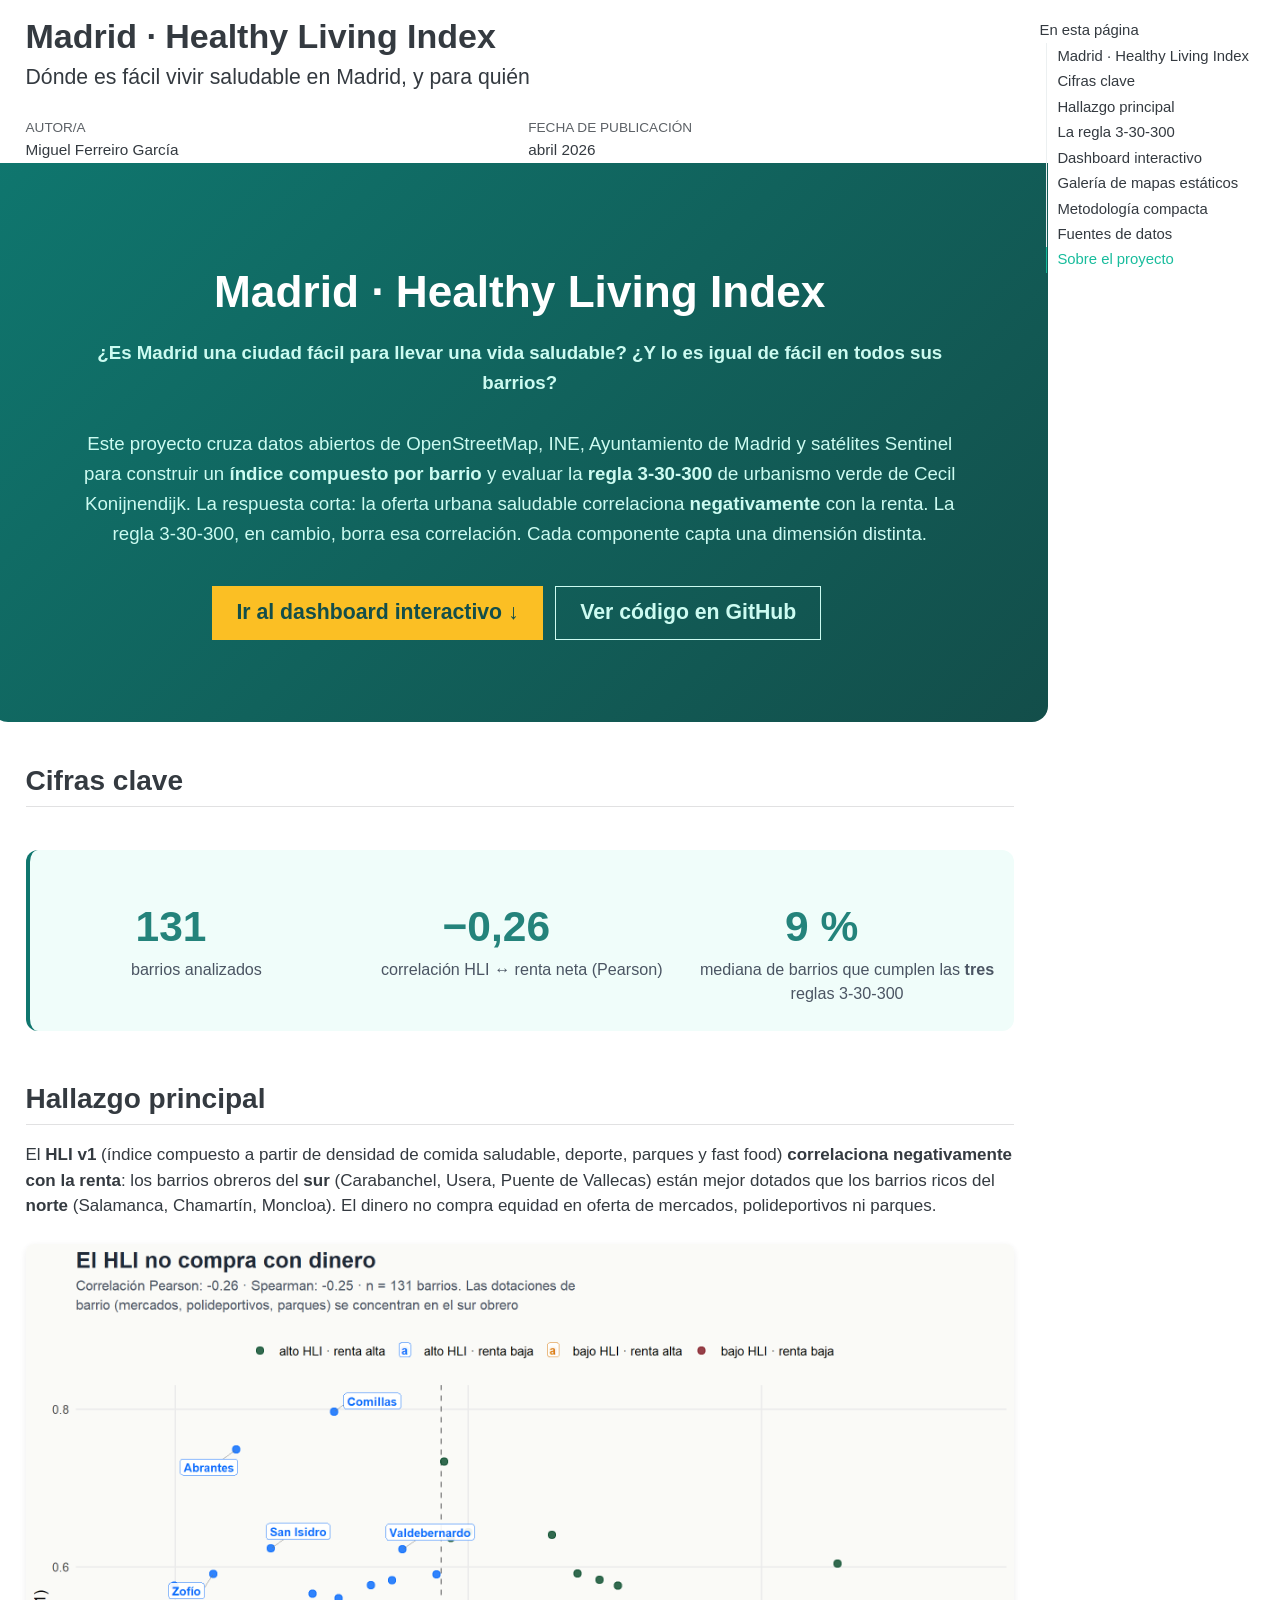
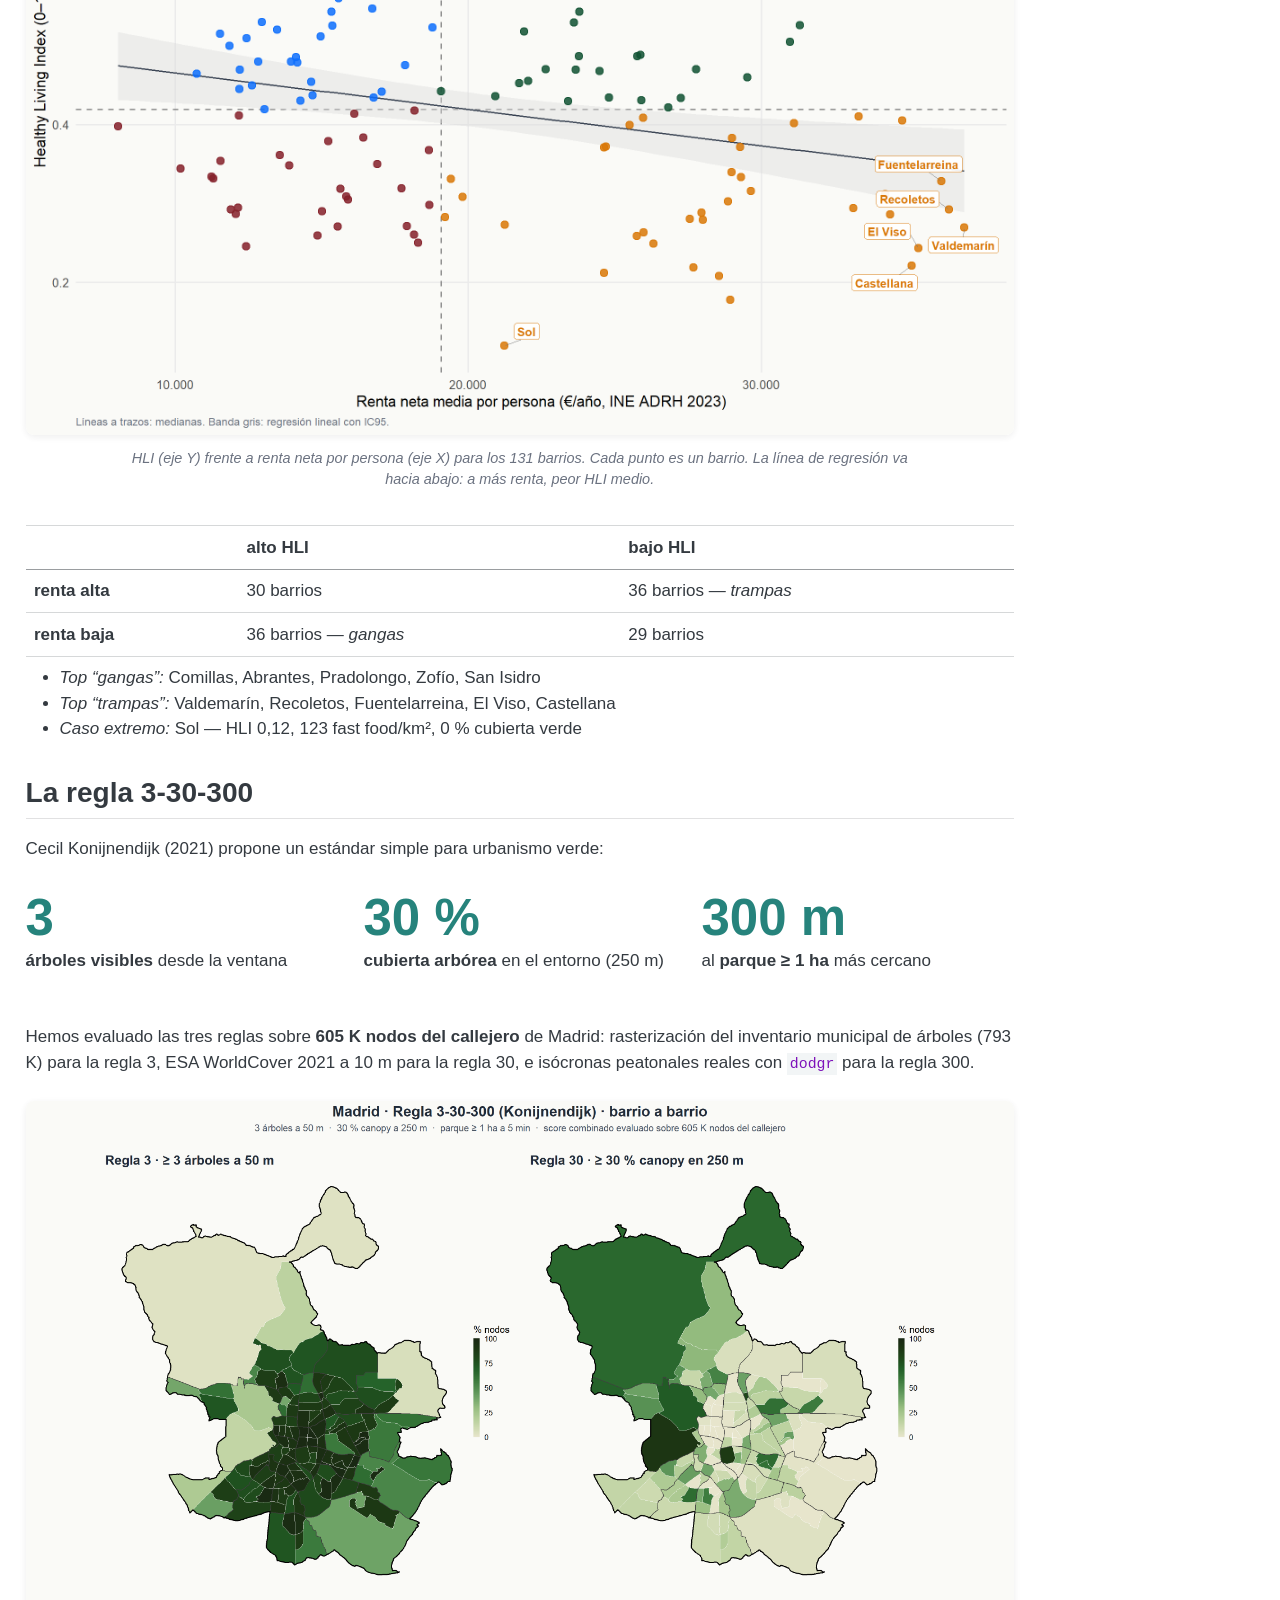
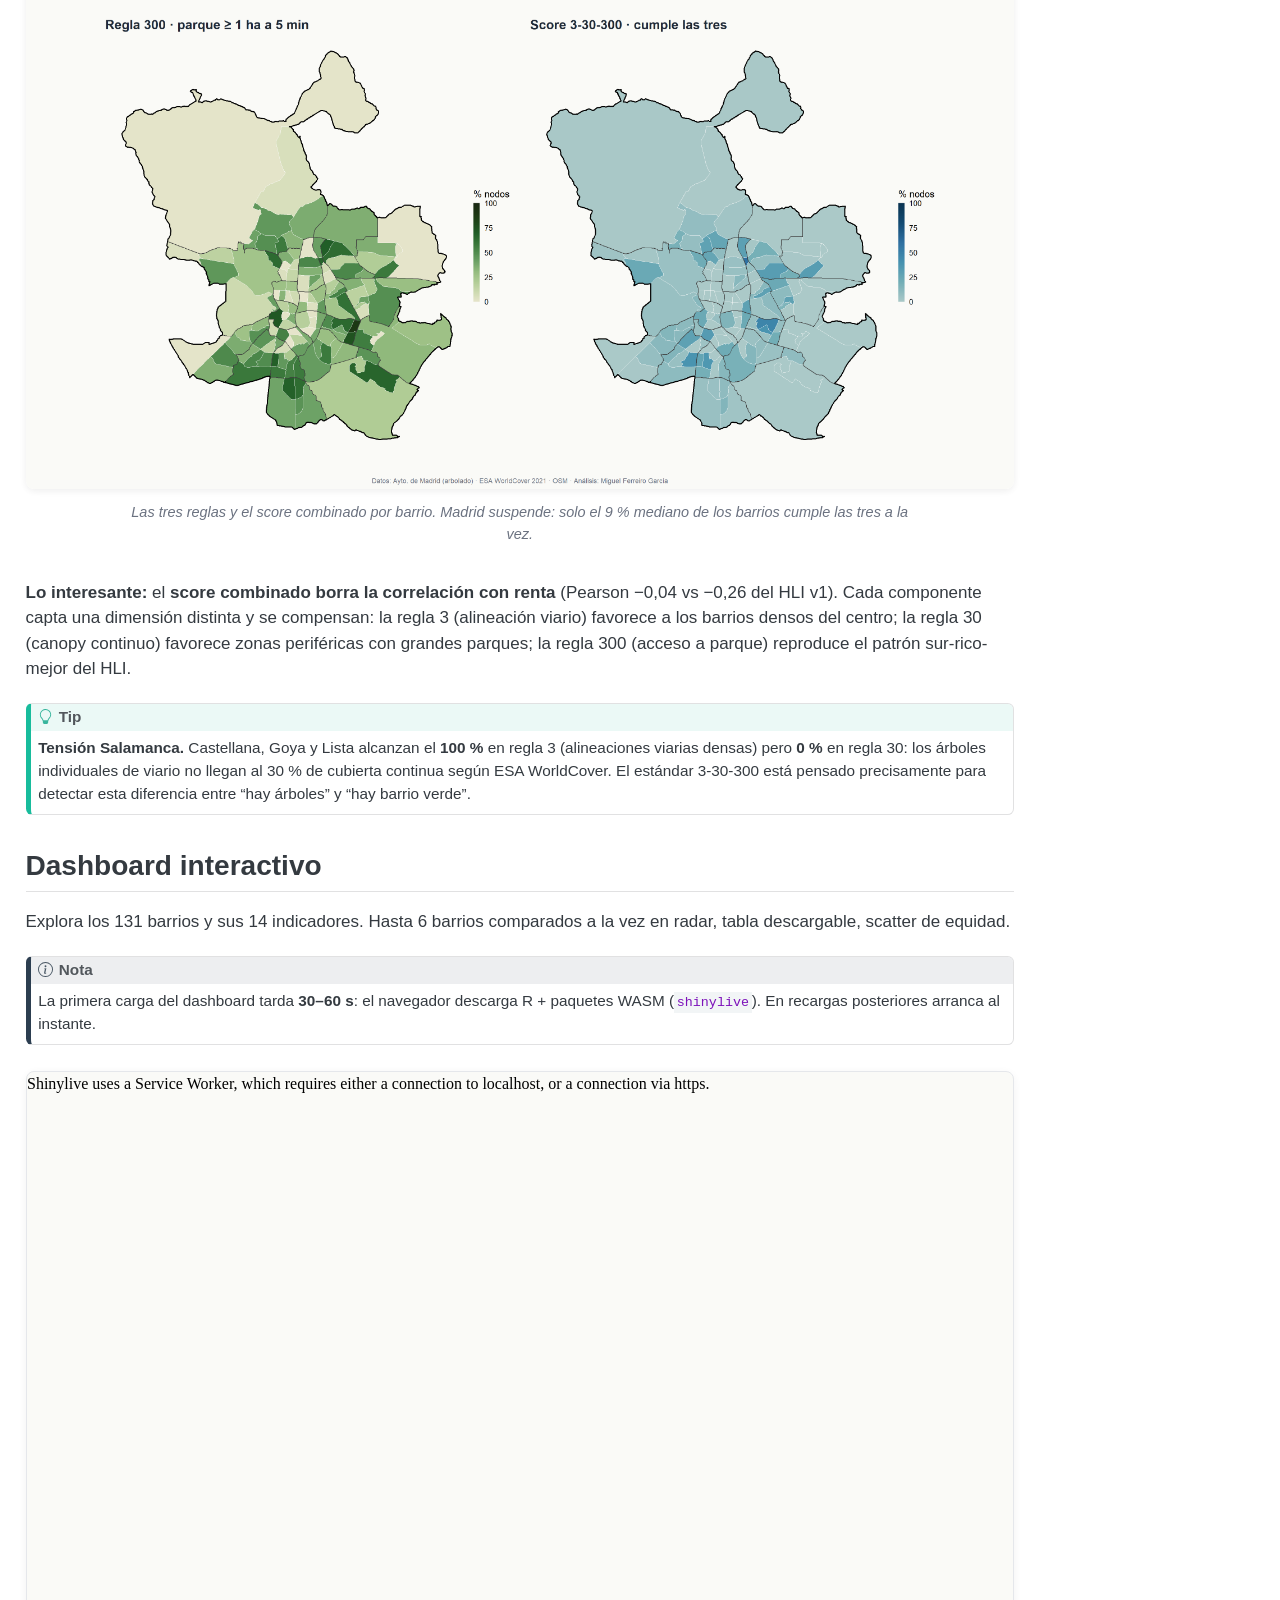
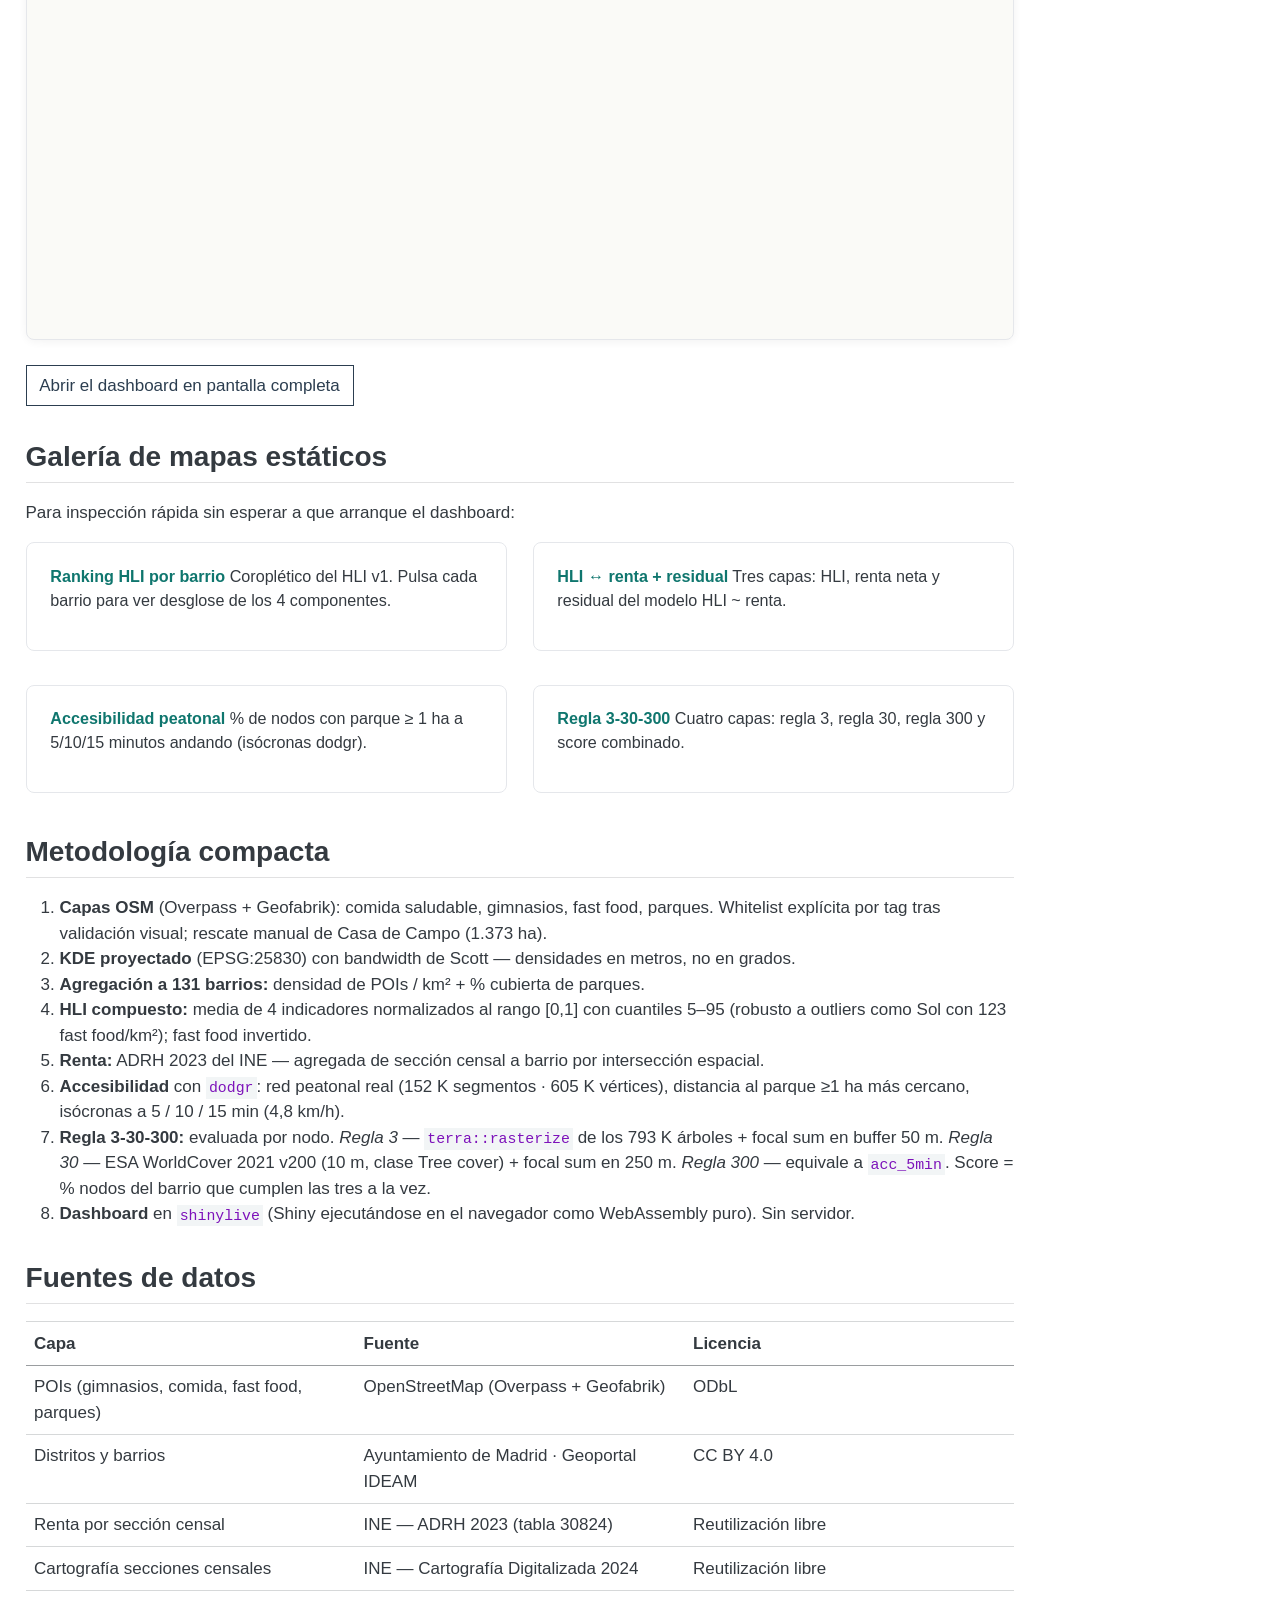
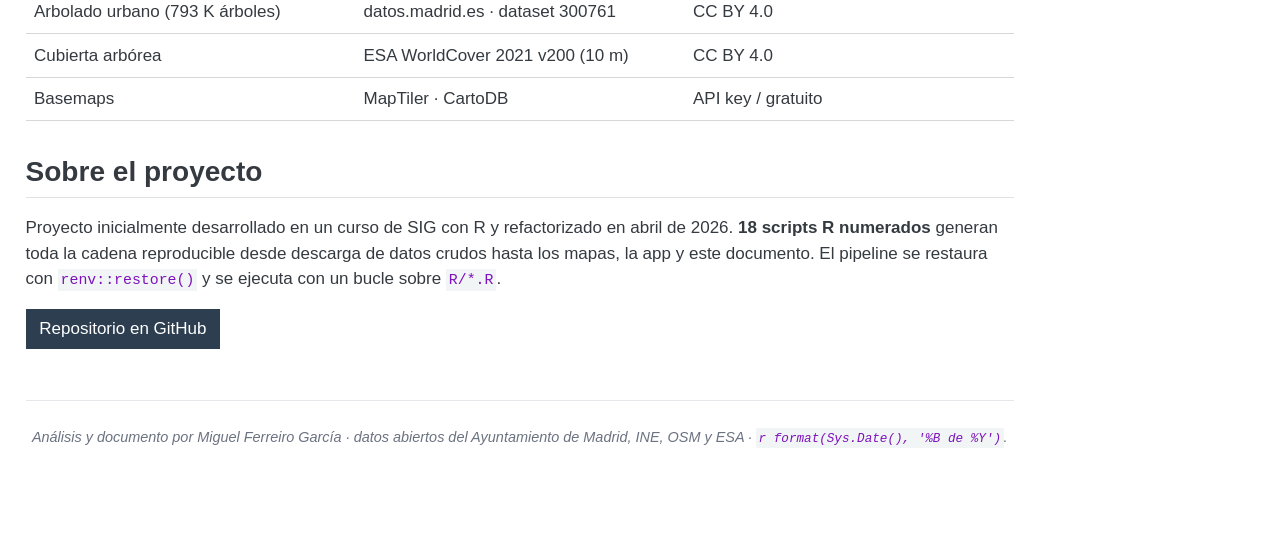
==== commit 65b1f7bf: "fix(landing): incluir _files de Quarto y leaflet en docs/ (regla gitignore) Causa del problema: la r" ====
--- a/docs/index.html
+++ b/docs/index.html
@@ -301,7 +301,7 @@
 </section>
 <section id="sobre-el-proyecto" class="level2">
 <h2 class="anchored" data-anchor-id="sobre-el-proyecto">Sobre el proyecto</h2>
-<p>Proyecto inicialmente desarrollado en un curso de SIG con R, refactorizado como pieza de portfolio. <strong>18 scripts R numerados</strong> generan toda la cadena reproducible desde descarga de datos crudos hasta los mapas, la app y este documento. El pipeline se restaura con <code>renv::restore()</code> y se ejecuta con un bucle sobre <code>R/*.R</code>.</p>
+<p>Proyecto inicialmente desarrollado en un curso de SIG con R y refactorizado en abril de 2026. <strong>18 scripts R numerados</strong> generan toda la cadena reproducible desde descarga de datos crudos hasta los mapas, la app y este documento. El pipeline se restaura con <code>renv::restore()</code> y se ejecuta con un bucle sobre <code>R/*.R</code>.</p>
 <p><a href="https://github.com/miguelferre/Madrid_HLI" class="btn btn-primary" target="_blank">Repositorio en GitHub</a></p>
 <div class="footer-note">
 <p><em>Análisis y documento por Miguel Ferreiro García · datos abiertos del Ayuntamiento de Madrid, INE, OSM y ESA · <code>r format(Sys.Date(), '%B de %Y')</code>.</em></p>
--- a/docs/index_files/libs/quarto-html/tippy.css
+++ b/docs/index_files/libs/quarto-html/tippy.css
@@ -0,0 +1 @@
+.tippy-box[data-animation=fade][data-state=hidden]{opacity:0}[data-tippy-root]{max-width:calc(100vw - 10px)}.tippy-box{position:relative;background-color:#333;color:#fff;border-radius:4px;font-size:14px;line-height:1.4;white-space:normal;outline:0;transition-property:transform,visibility,opacity}.tippy-box[data-placement^=top]>.tippy-arrow{bottom:0}.tippy-box[data-placement^=top]>.tippy-arrow:before{bottom:-7px;left:0;border-width:8px 8px 0;border-top-color:initial;transform-origin:center top}.tippy-box[data-placement^=bottom]>.tippy-arrow{top:0}.tippy-box[data-placement^=bottom]>.tippy-arrow:before{top:-7px;left:0;border-width:0 8px 8px;border-bottom-color:initial;transform-origin:center bottom}.tippy-box[data-placement^=left]>.tippy-arrow{right:0}.tippy-box[data-placement^=left]>.tippy-arrow:before{border-width:8px 0 8px 8px;border-left-color:initial;right:-7px;transform-origin:center left}.tippy-box[data-placement^=right]>.tippy-arrow{left:0}.tippy-box[data-placement^=right]>.tippy-arrow:before{left:-7px;border-width:8px 8px 8px 0;border-right-color:initial;transform-origin:center right}.tippy-box[data-inertia][data-state=visible]{transition-timing-function:cubic-bezier(.54,1.5,.38,1.11)}.tippy-arrow{width:16px;height:16px;color:#333}.tippy-arrow:before{content:"";position:absolute;border-color:transparent;border-style:solid}.tippy-content{position:relative;padding:5px 9px;z-index:1}
--- a/docs/index_files/libs/quarto-html/quarto-syntax-highlighting-7f8f88aac4f3542376d5c11b86a4c14d.css
+++ b/docs/index_files/libs/quarto-html/quarto-syntax-highlighting-7f8f88aac4f3542376d5c11b86a4c14d.css
@@ -0,0 +1,236 @@
+/* quarto syntax highlight colors */
+:root {
+  --quarto-hl-ot-color: #003B4F;
+  --quarto-hl-at-color: #657422;
+  --quarto-hl-ss-color: #20794D;
+  --quarto-hl-an-color: #5E5E5E;
+  --quarto-hl-fu-color: #4758AB;
+  --quarto-hl-st-color: #20794D;
+  --quarto-hl-cf-color: #003B4F;
+  --quarto-hl-op-color: #5E5E5E;
+  --quarto-hl-er-color: #AD0000;
+  --quarto-hl-bn-color: #AD0000;
+  --quarto-hl-al-color: #AD0000;
+  --quarto-hl-va-color: #111111;
+  --quarto-hl-bu-color: inherit;
+  --quarto-hl-ex-color: inherit;
+  --quarto-hl-pp-color: #AD0000;
+  --quarto-hl-in-color: #5E5E5E;
+  --quarto-hl-vs-color: #20794D;
+  --quarto-hl-wa-color: #5E5E5E;
+  --quarto-hl-do-color: #5E5E5E;
+  --quarto-hl-im-color: #00769E;
+  --quarto-hl-ch-color: #20794D;
+  --quarto-hl-dt-color: #AD0000;
+  --quarto-hl-fl-color: #AD0000;
+  --quarto-hl-co-color: #5E5E5E;
+  --quarto-hl-cv-color: #5E5E5E;
+  --quarto-hl-cn-color: #8f5902;
+  --quarto-hl-sc-color: #5E5E5E;
+  --quarto-hl-dv-color: #AD0000;
+  --quarto-hl-kw-color: #003B4F;
+}
+
+/* other quarto variables */
+:root {
+  --quarto-font-monospace: SFMono-Regular, Menlo, Monaco, Consolas, "Liberation Mono", "Courier New", monospace;
+}
+
+/* syntax highlight based on Pandoc's rules */
+pre > code.sourceCode > span {
+  color: #003B4F;
+}
+
+code.sourceCode > span {
+  color: #003B4F;
+}
+
+div.sourceCode,
+div.sourceCode pre.sourceCode {
+  color: #003B4F;
+}
+
+/* Normal */
+code span {
+  color: #003B4F;
+}
+
+/* Alert */
+code span.al {
+  color: #AD0000;
+  font-style: inherit;
+}
+
+/* Annotation */
+code span.an {
+  color: #5E5E5E;
+  font-style: inherit;
+}
+
+/* Attribute */
+code span.at {
+  color: #657422;
+  font-style: inherit;
+}
+
+/* BaseN */
+code span.bn {
+  color: #AD0000;
+  font-style: inherit;
+}
+
+/* BuiltIn */
+code span.bu {
+  font-style: inherit;
+}
+
+/* ControlFlow */
+code span.cf {
+  color: #003B4F;
+  font-weight: bold;
+  font-style: inherit;
+}
+
+/* Char */
+code span.ch {
+  color: #20794D;
+  font-style: inherit;
+}
+
+/* Constant */
+code span.cn {
+  color: #8f5902;
+  font-style: inherit;
+}
+
+/* Comment */
+code span.co {
+  color: #5E5E5E;
+  font-style: inherit;
+}
+
+/* CommentVar */
+code span.cv {
+  color: #5E5E5E;
+  font-style: italic;
+}
+
+/* Documentation */
+code span.do {
+  color: #5E5E5E;
+  font-style: italic;
+}
+
+/* DataType */
+code span.dt {
+  color: #AD0000;
+  font-style: inherit;
+}
+
+/* DecVal */
+code span.dv {
+  color: #AD0000;
+  font-style: inherit;
+}
+
+/* Error */
+code span.er {
+  color: #AD0000;
+  font-style: inherit;
+}
+
+/* Extension */
+code span.ex {
+  font-style: inherit;
+}
+
+/* Float */
+code span.fl {
+  color: #AD0000;
+  font-style: inherit;
+}
+
+/* Function */
+code span.fu {
+  color: #4758AB;
+  font-style: inherit;
+}
+
+/* Import */
+code span.im {
+  color: #00769E;
+  font-style: inherit;
+}
+
+/* Information */
+code span.in {
+  color: #5E5E5E;
+  font-style: inherit;
+}
+
+/* Keyword */
+code span.kw {
+  color: #003B4F;
+  font-weight: bold;
+  font-style: inherit;
+}
+
+/* Operator */
+code span.op {
+  color: #5E5E5E;
+  font-style: inherit;
+}
+
+/* Other */
+code span.ot {
+  color: #003B4F;
+  font-style: inherit;
+}
+
+/* Preprocessor */
+code span.pp {
+  color: #AD0000;
+  font-style: inherit;
+}
+
+/* SpecialChar */
+code span.sc {
+  color: #5E5E5E;
+  font-style: inherit;
+}
+
+/* SpecialString */
+code span.ss {
+  color: #20794D;
+  font-style: inherit;
+}
+
+/* String */
+code span.st {
+  color: #20794D;
+  font-style: inherit;
+}
+
+/* Variable */
+code span.va {
+  color: #111111;
+  font-style: inherit;
+}
+
+/* VerbatimString */
+code span.vs {
+  color: #20794D;
+  font-style: inherit;
+}
+
+/* Warning */
+code span.wa {
+  color: #5E5E5E;
+  font-style: italic;
+}
+
+.prevent-inlining {
+  content: "</";
+}
+
+/*# sourceMappingURL=789ad8cd35626ba772517505b42a116e.css.map */
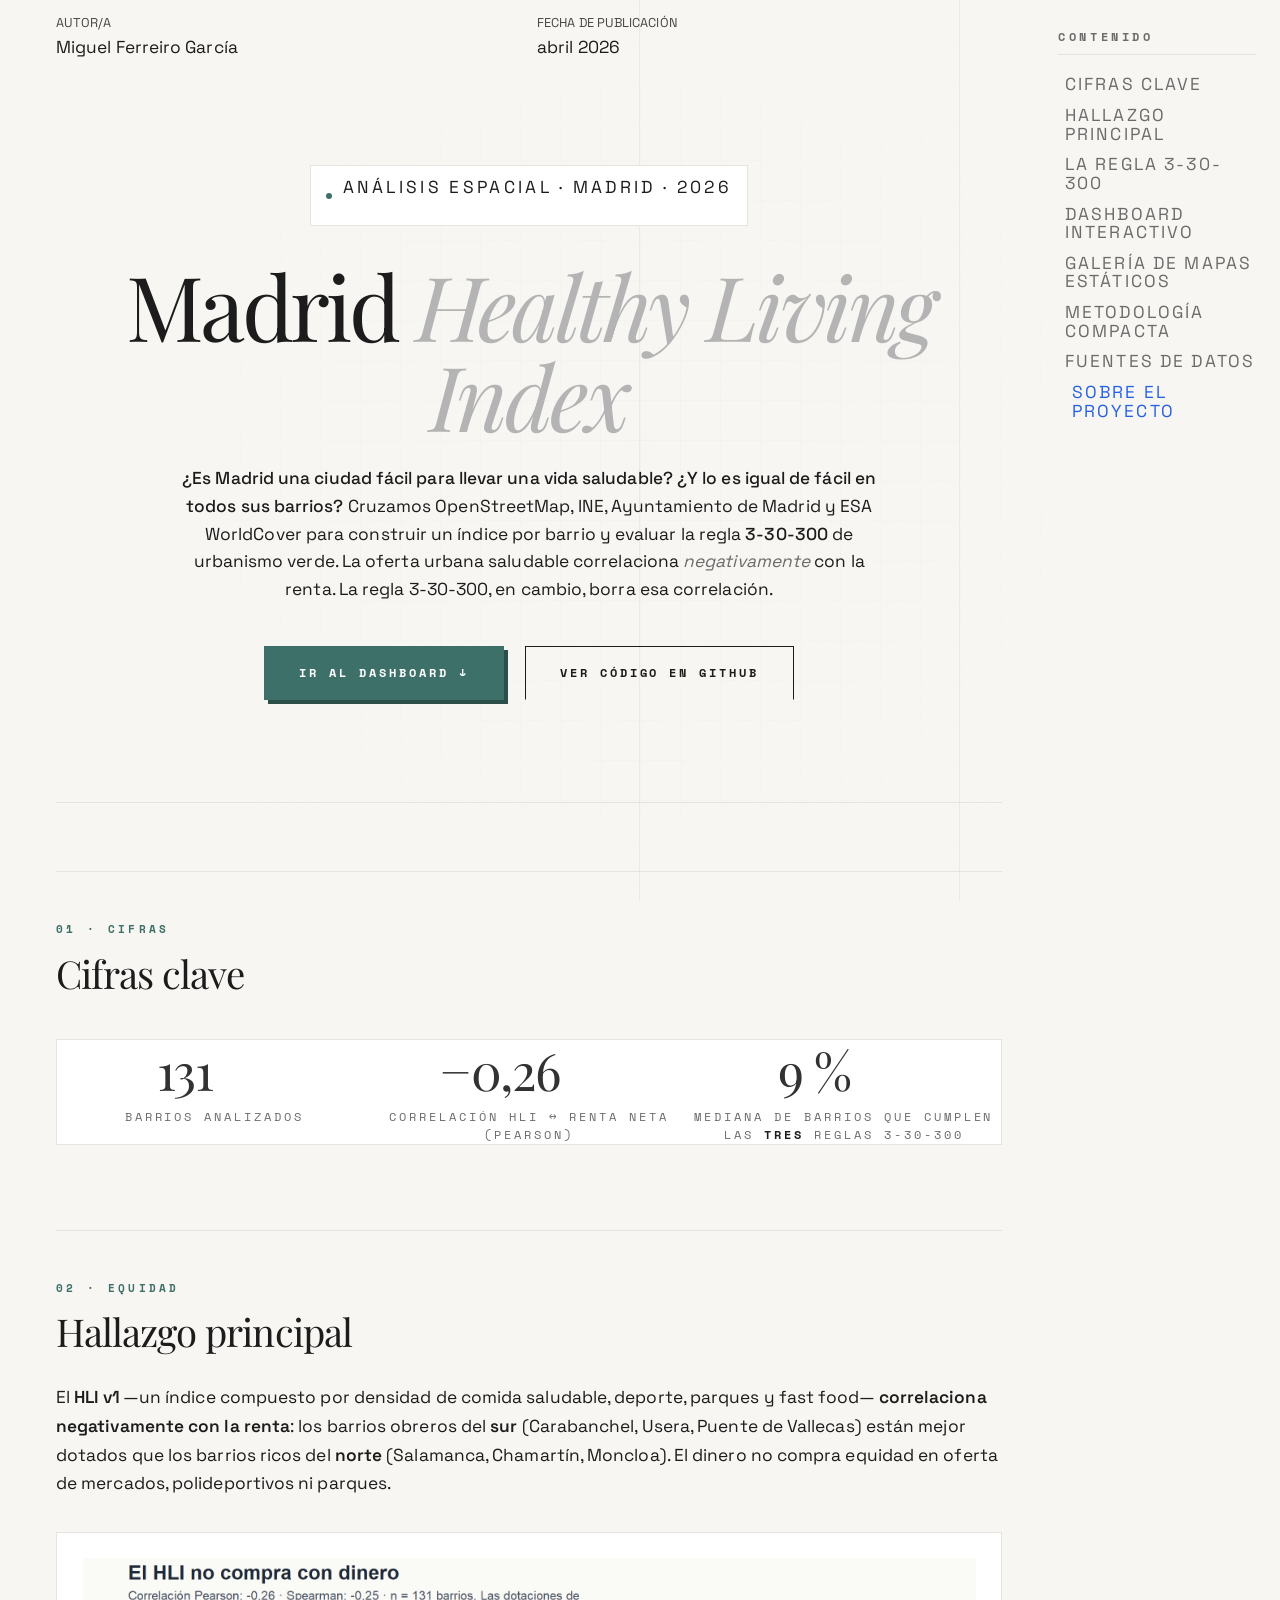
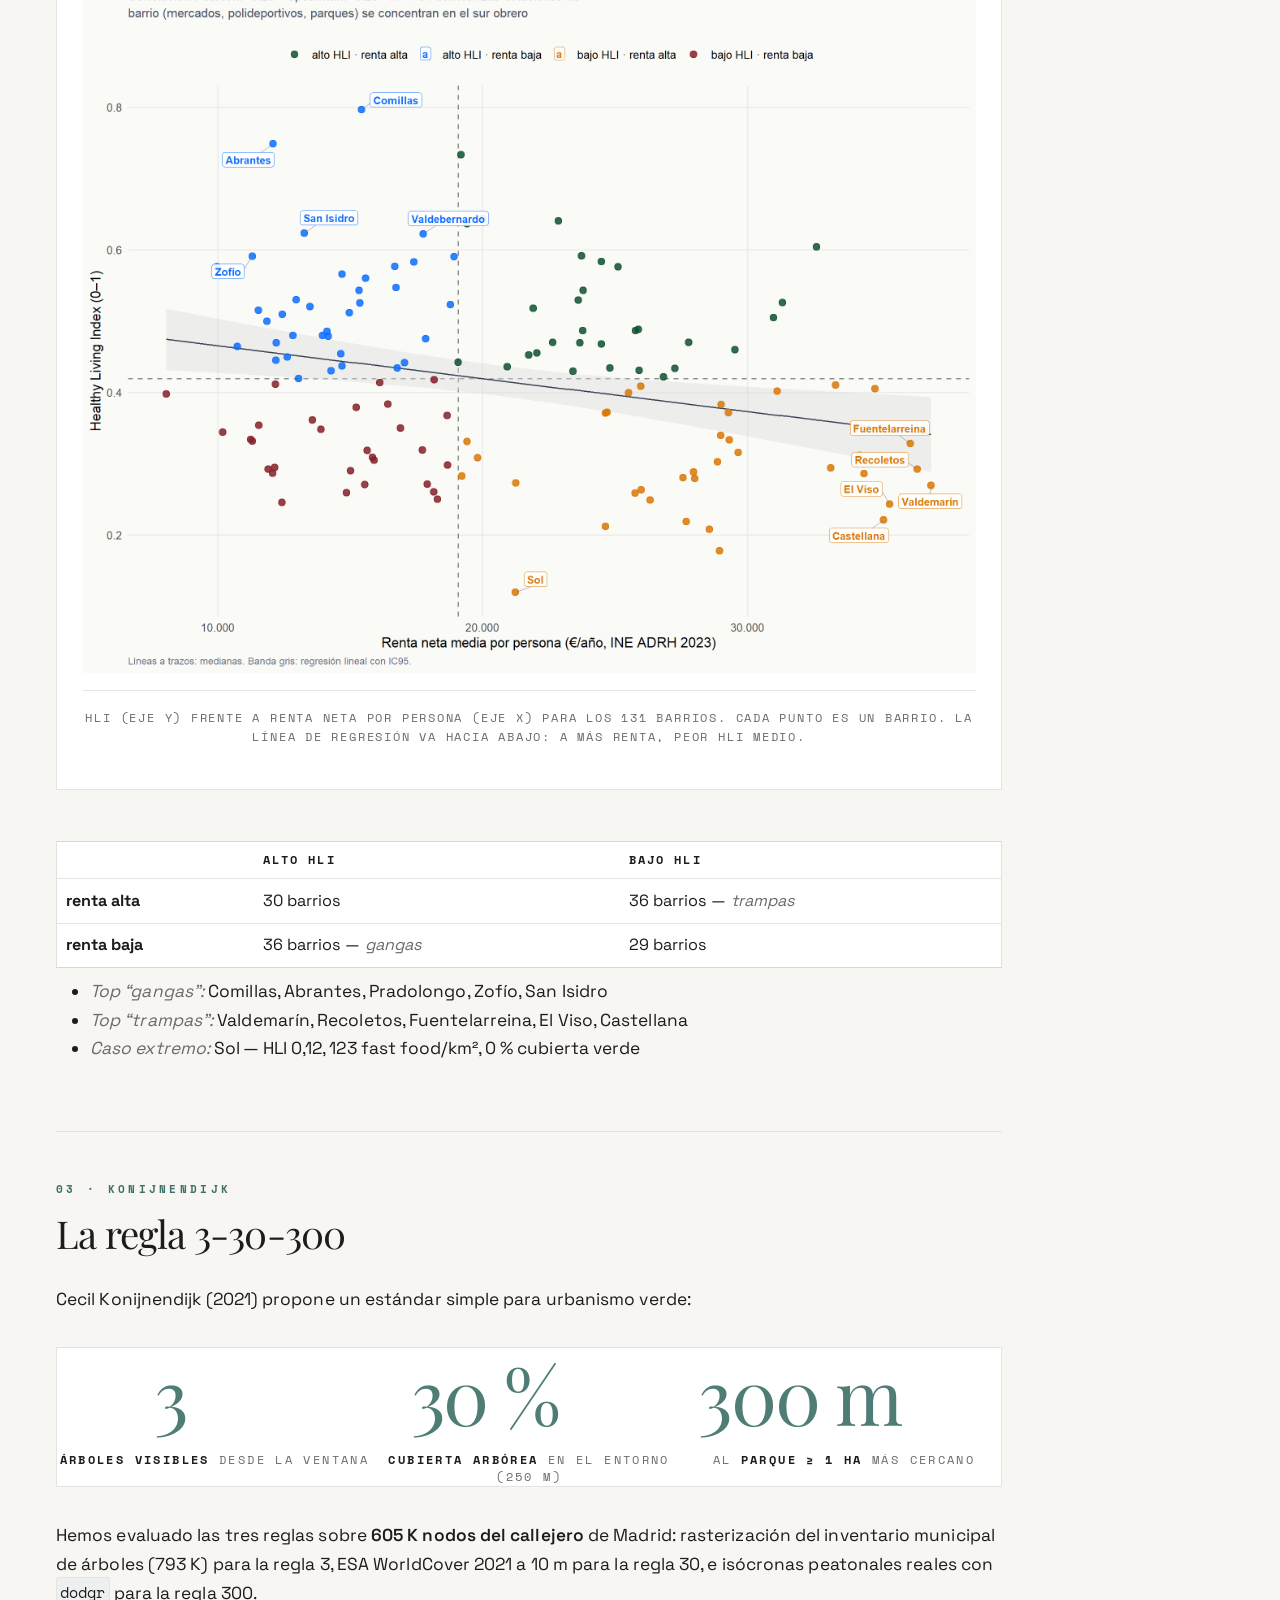
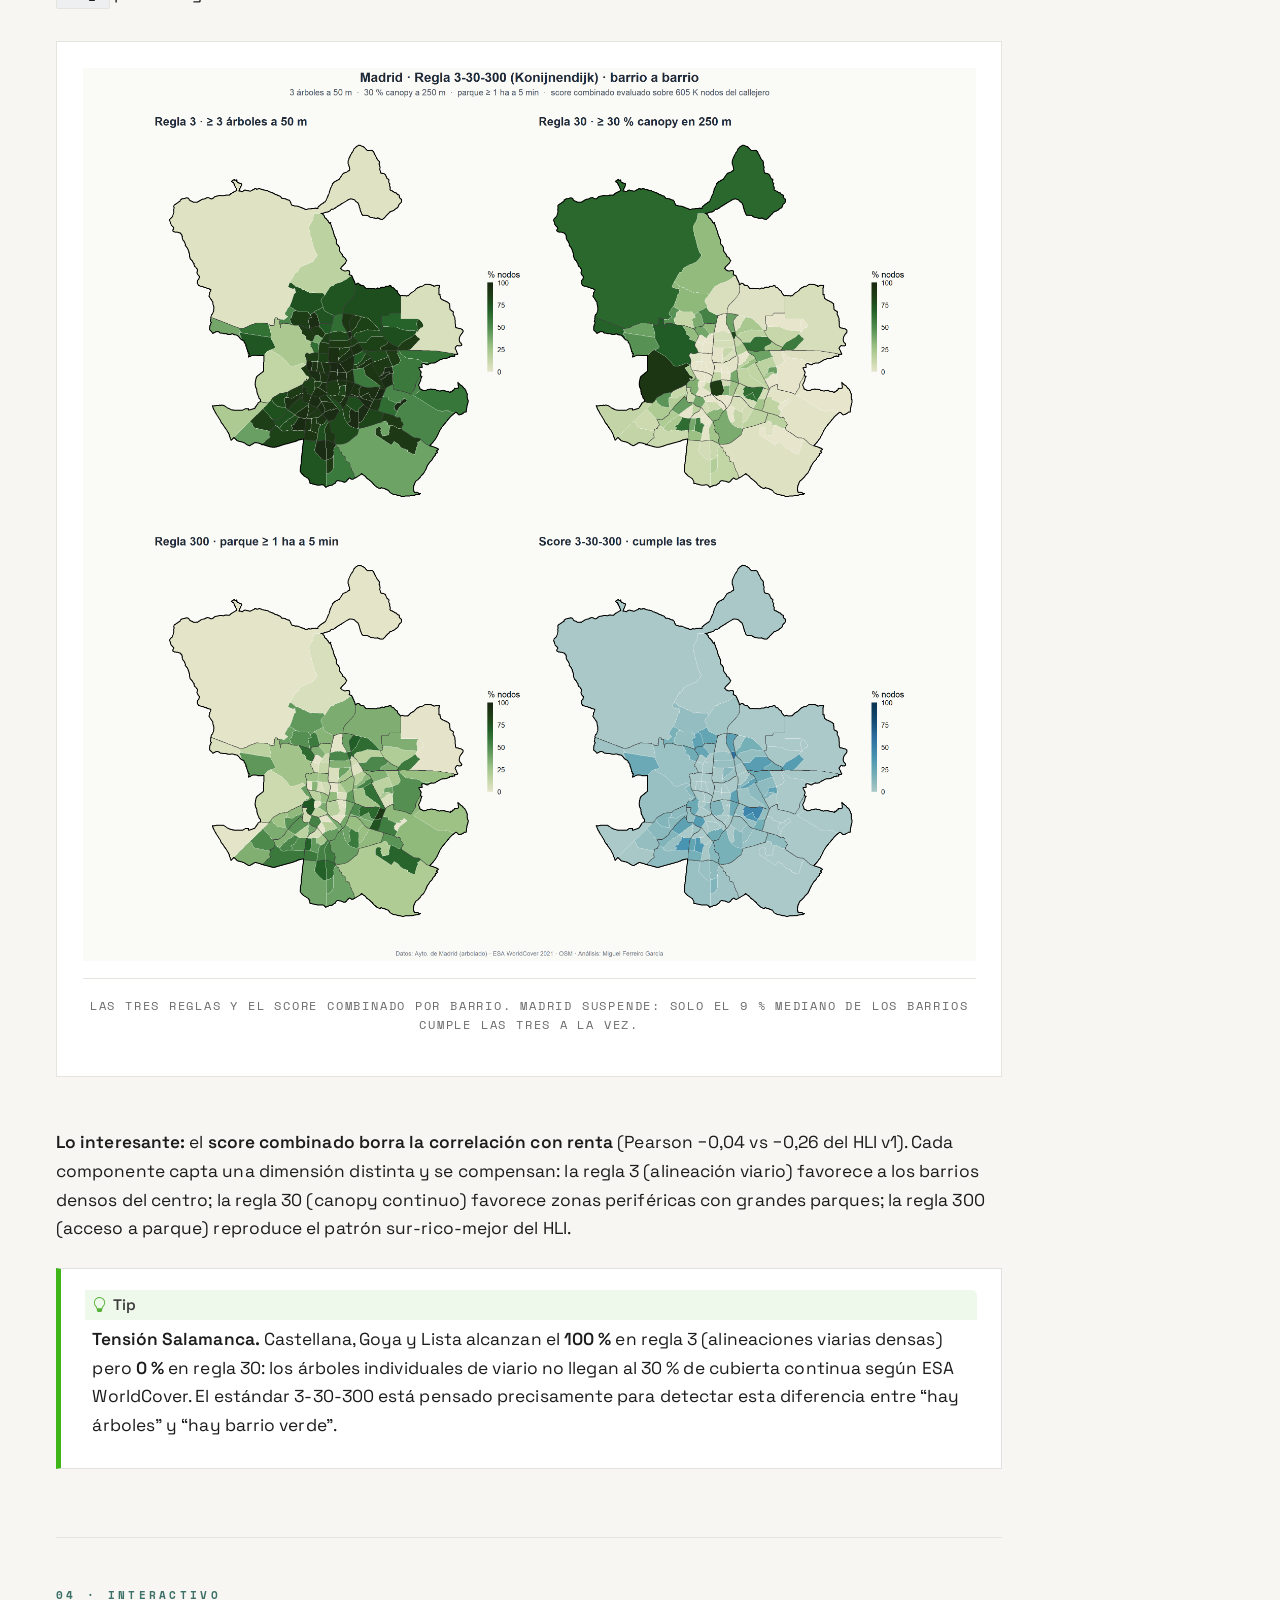
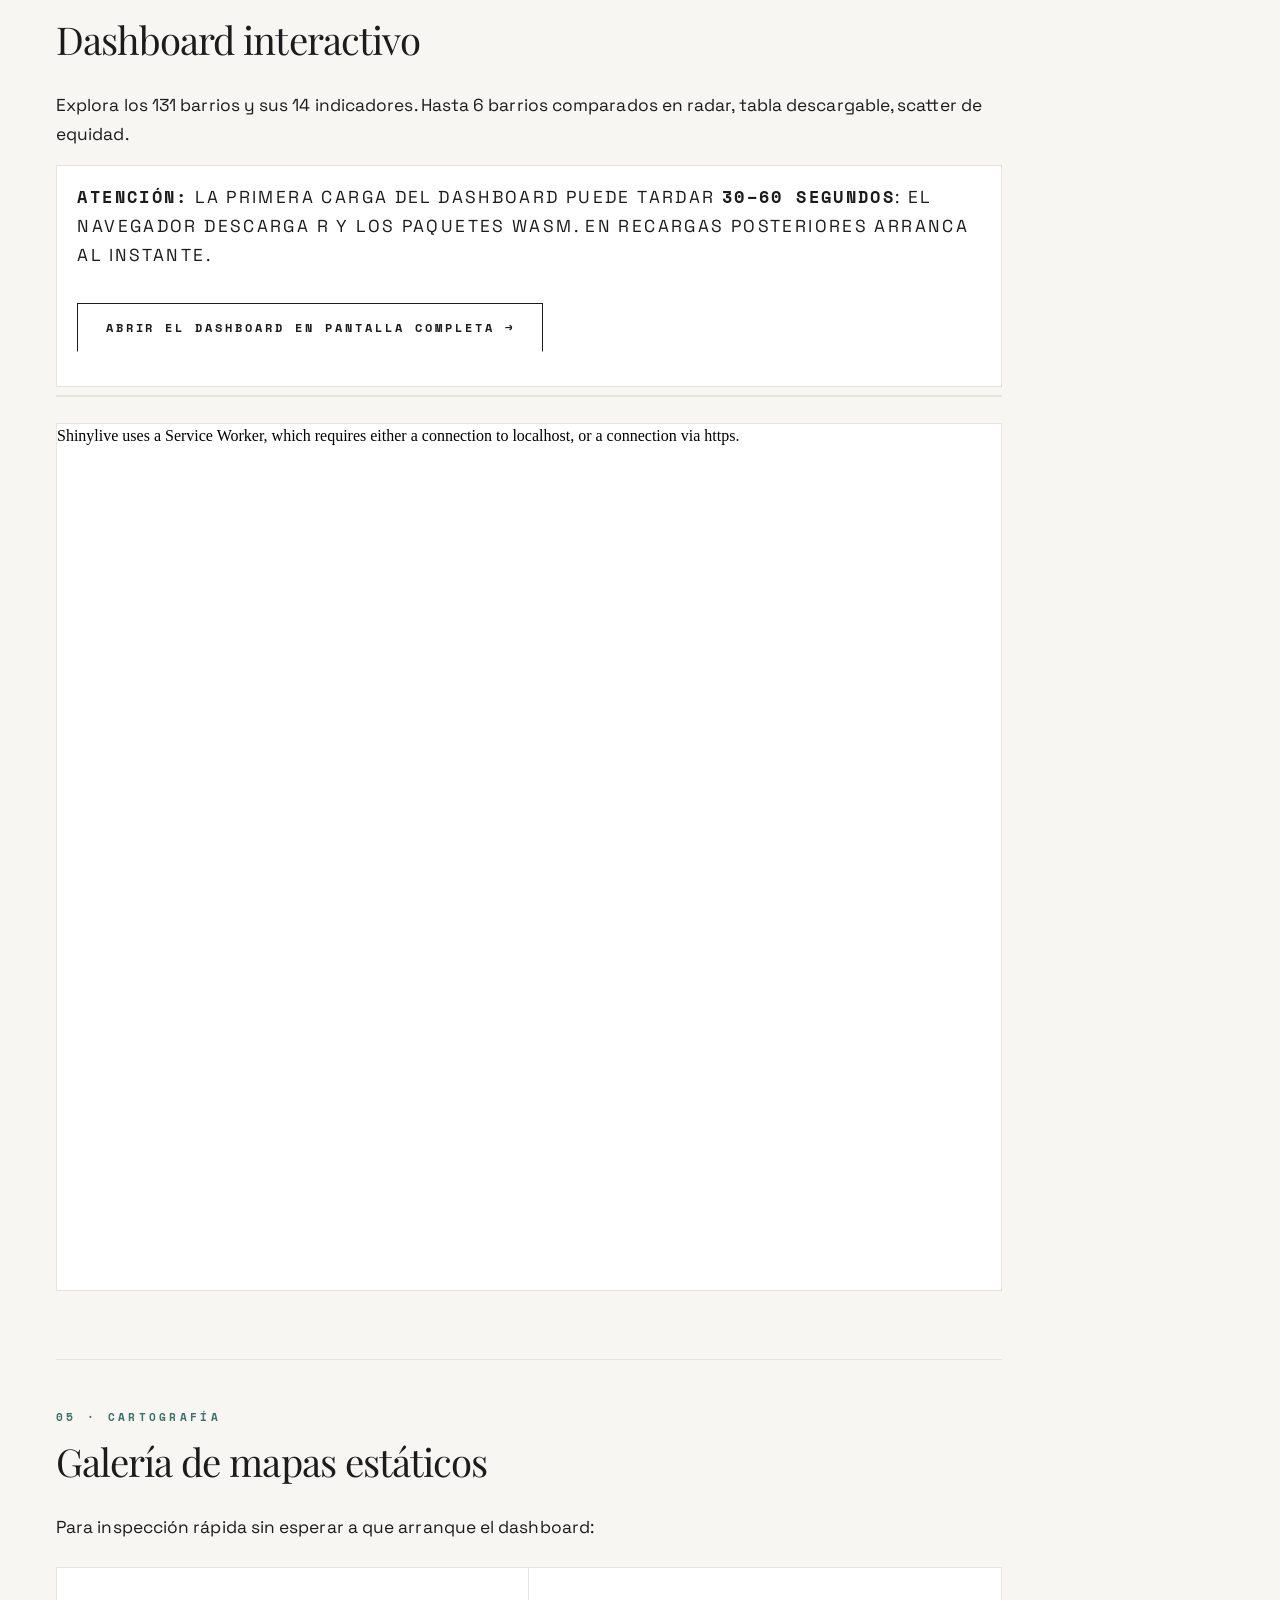
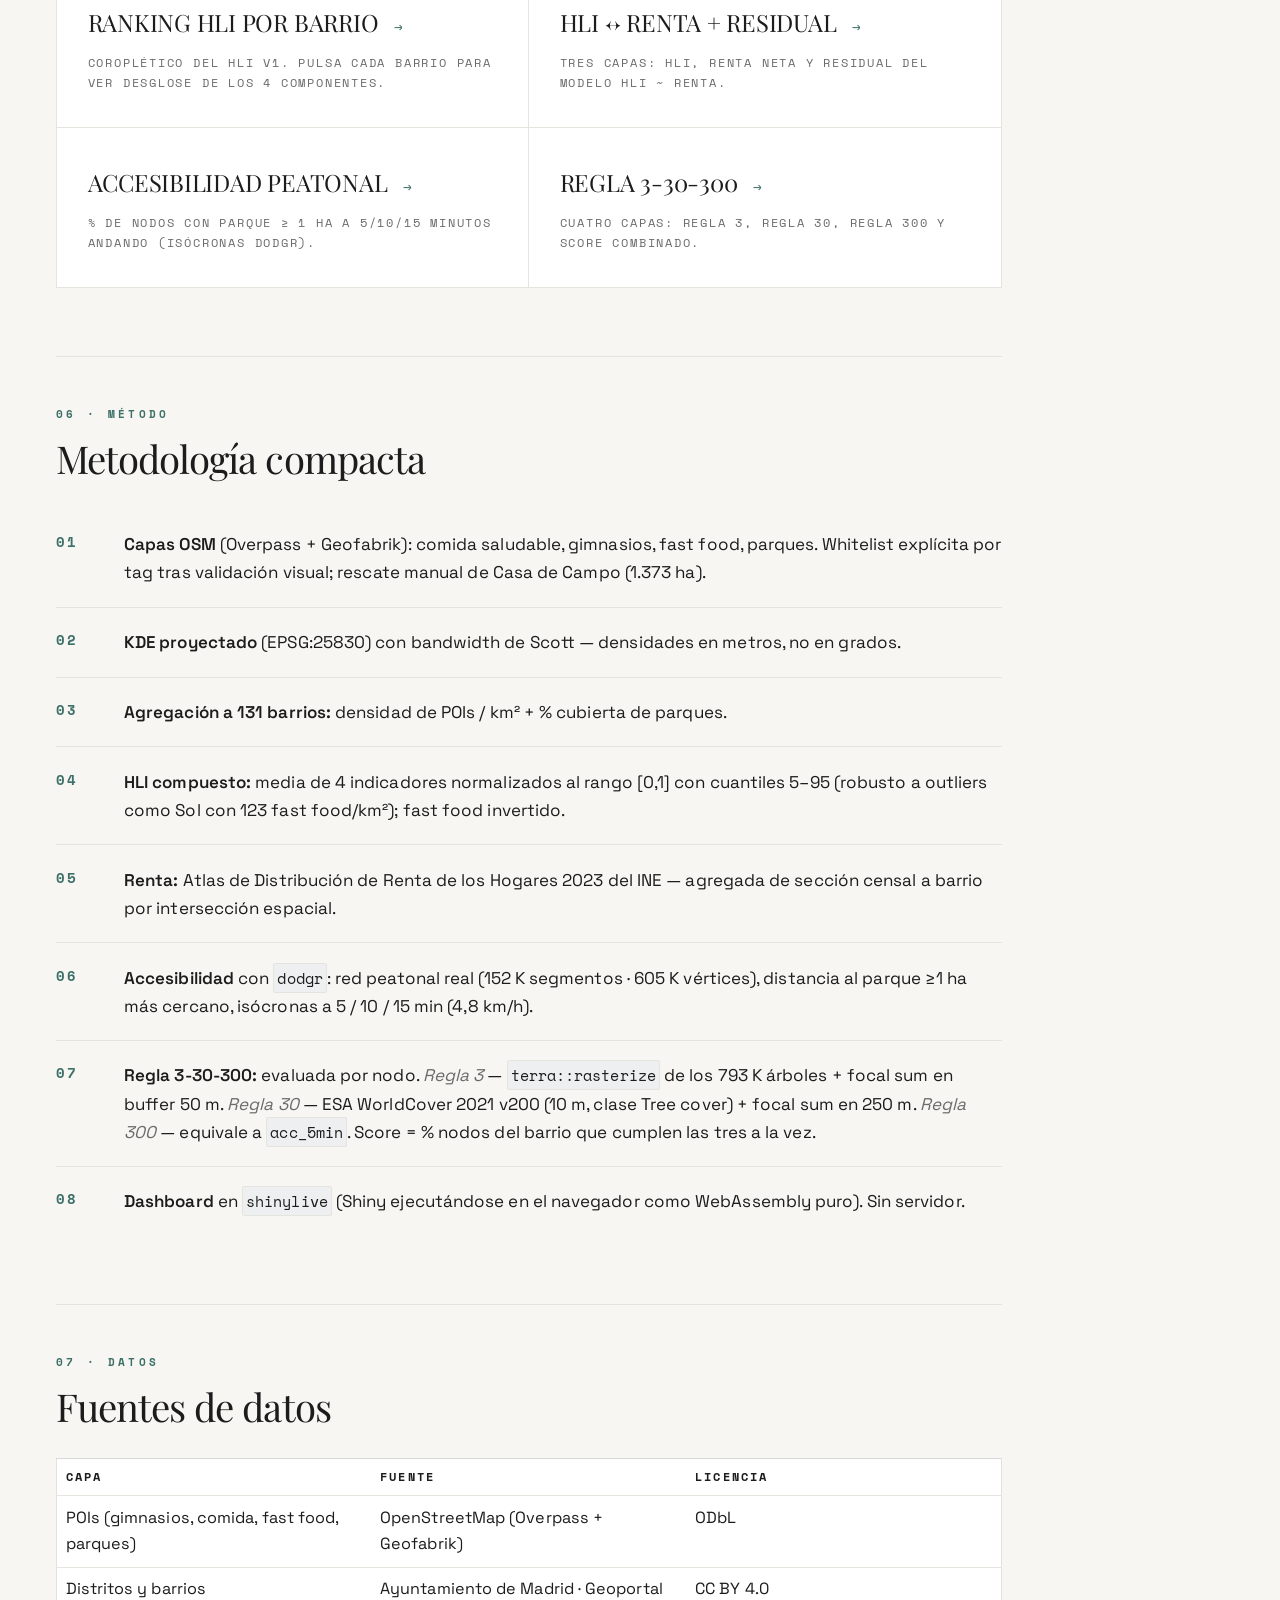
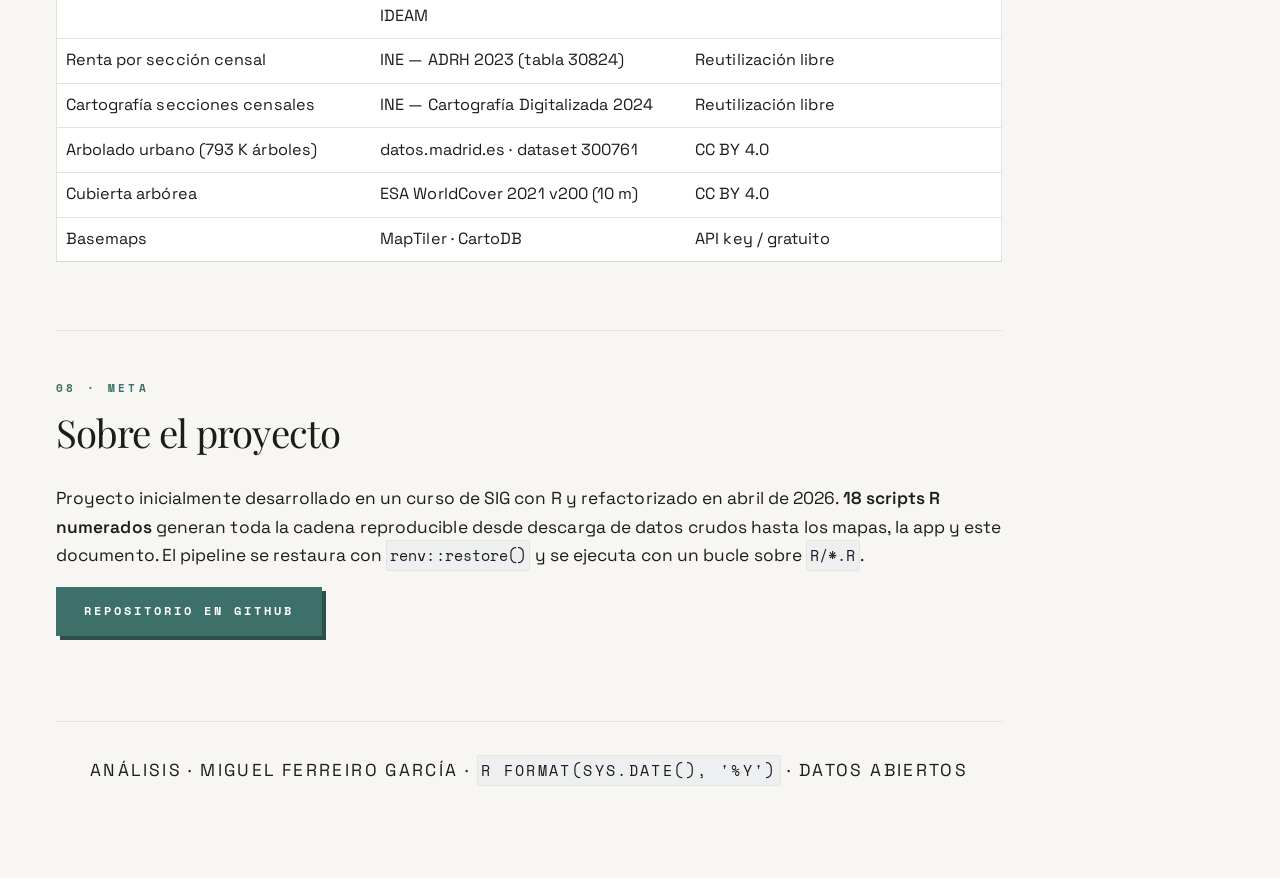
==== commit 478967cf: "feat(landing): rediseño editorial tech (Playfair + Space Mono + grid 40px) Aplicado un sistema de di" ====
--- a/docs/index.html
+++ b/docs/index.html
@@ -37,7 +37,7 @@
 <link href="index_files/libs/quarto-html/quarto-syntax-highlighting-7f8f88aac4f3542376d5c11b86a4c14d.css" rel="stylesheet" id="quarto-text-highlighting-styles">
 <script src="index_files/libs/bootstrap/bootstrap.min.js"></script>
 <link href="index_files/libs/bootstrap/bootstrap-icons.css" rel="stylesheet">
-<link href="index_files/libs/bootstrap/bootstrap-63e8dee69e5ebb964d1fd5e2441e13f0.min.css" rel="stylesheet" append-hash="true" id="quarto-bootstrap" data-mode="light">
+<link href="index_files/libs/bootstrap/bootstrap-7386bae00ca1461981360da4075e3e55.min.css" rel="stylesheet" append-hash="true" id="quarto-bootstrap" data-mode="light">
 <style>html{ scroll-behavior: smooth; }</style>
 
 
@@ -49,18 +49,17 @@
 <div id="quarto-content" class="page-columns page-rows-contents page-layout-full">
 <div id="quarto-margin-sidebar" class="sidebar margin-sidebar">
   <nav id="TOC" role="doc-toc" class="toc-active">
-    <h2 id="toc-title">En esta página</h2>
+    <h2 id="toc-title">Contenido</h2>
    
   <ul class="collapse">
-  <li><a href="#madrid-healthy-living-index" id="toc-madrid-healthy-living-index" class="nav-link active" data-scroll-target="#madrid-healthy-living-index">Madrid · Healthy Living Index</a></li>
-  <li><a href="#cifras-clave" id="toc-cifras-clave" class="nav-link" data-scroll-target="#cifras-clave">Cifras clave</a></li>
+  <li><a href="#cifras" id="toc-cifras" class="nav-link active" data-scroll-target="#cifras">Cifras clave</a></li>
   <li><a href="#hallazgo" id="toc-hallazgo" class="nav-link" data-scroll-target="#hallazgo">Hallazgo principal</a></li>
   <li><a href="#tres-treinta-trescientos" id="toc-tres-treinta-trescientos" class="nav-link" data-scroll-target="#tres-treinta-trescientos">La regla 3-30-300</a></li>
   <li><a href="#dashboard" id="toc-dashboard" class="nav-link" data-scroll-target="#dashboard">Dashboard interactivo</a></li>
   <li><a href="#galeria" id="toc-galeria" class="nav-link" data-scroll-target="#galeria">Galería de mapas estáticos</a></li>
   <li><a href="#metodologia" id="toc-metodologia" class="nav-link" data-scroll-target="#metodologia">Metodología compacta</a></li>
   <li><a href="#fuentes" id="toc-fuentes" class="nav-link" data-scroll-target="#fuentes">Fuentes de datos</a></li>
-  <li><a href="#sobre-el-proyecto" id="toc-sobre-el-proyecto" class="nav-link" data-scroll-target="#sobre-el-proyecto">Sobre el proyecto</a></li>
+  <li><a href="#sobre" id="toc-sobre" class="nav-link" data-scroll-target="#sobre">Sobre el proyecto</a></li>
   </ul>
 </nav>
 </div>
@@ -69,7 +68,6 @@
 <header id="title-block-header" class="quarto-title-block default">
 <div class="quarto-title">
 <h1 class="title">Madrid · Healthy Living Index</h1>
-<p class="subtitle lead">Dónde es fácil vivir saludable en Madrid, y para quién</p>
 </div>
 
 
@@ -99,33 +97,37 @@
 
 
 <div class="hero">
-<section id="madrid-healthy-living-index" class="level1 hero-inner">
-<h1>Madrid · Healthy Living Index</h1>
-<p><strong>¿Es Madrid una ciudad fácil para llevar una vida saludable? ¿Y lo es igual de fácil en todos sus barrios?</strong></p>
-<p>Este proyecto cruza datos abiertos de OpenStreetMap, INE, Ayuntamiento de Madrid y satélites Sentinel para construir un <strong>índice compuesto por barrio</strong> y evaluar la <strong>regla 3-30-300</strong> de urbanismo verde de Cecil Konijnendijk. La respuesta corta: la oferta urbana saludable correlaciona <strong>negativamente</strong> con la renta. La regla 3-30-300, en cambio, borra esa correlación. Cada componente capta una dimensión distinta.</p>
-<p><a href="#dashboard" class="btn btn-primary btn-lg">Ir al dashboard interactivo ↓</a> <a href="https://github.com/miguelferre/Madrid_HLI" class="btn btn-outline-secondary btn-lg" target="_blank">Ver código en GitHub</a></p>
-</section>
-</div>
-<section id="cifras-clave" class="level2 unnumbered">
-<h2 class="unnumbered anchored" data-anchor-id="cifras-clave">Cifras clave</h2>
-<div class="grid key-numbers">
-<section id="section" class="level3 g-col-4 text-center">
-<h3 class="anchored" data-anchor-id="section"><strong>131</strong></h3>
+<div class="hero-badge">
+<p>Análisis espacial · Madrid · 2026</p>
+</div>
+<section id="madrid-healthy-living-index" class="level1">
+<h1>Madrid <em>Healthy Living Index</em></h1>
+<div class="hero-tagline">
+<p><strong>¿Es Madrid una ciudad fácil para llevar una vida saludable? ¿Y lo es igual de fácil en todos sus barrios?</strong> Cruzamos OpenStreetMap, INE, Ayuntamiento de Madrid y ESA WorldCover para construir un índice por barrio y evaluar la regla <strong>3-30-300</strong> de urbanismo verde. La oferta urbana saludable correlaciona <em>negativamente</em> con la renta. La regla 3-30-300, en cambio, borra esa correlación.</p>
+</div>
+<p><a href="#dashboard" class="btn btn-primary btn-lg">Ir al dashboard ↓</a> <a href="https://github.com/miguelferre/Madrid_HLI" class="btn btn-outline-secondary btn-lg" target="_blank">Ver código en GitHub</a></p>
+</section>
+</div>
+<section id="cifras" class="level2" data-section="01 · cifras">
+<h2 data-section="01 · cifras" class="anchored" data-anchor-id="cifras">Cifras clave</h2>
+<div class="key-numbers">
+<section id="section" class="level3 text-center">
+<h3 class="anchored" data-anchor-id="section">131</h3>
 <p>barrios analizados</p>
 </section>
-<section id="section-1" class="level3 g-col-4 text-center">
-<h3 class="anchored" data-anchor-id="section-1"><strong>−0,26</strong></h3>
+<section id="section-1" class="level3 text-center">
+<h3 class="anchored" data-anchor-id="section-1">−0,26</h3>
 <p>correlación HLI ↔︎ renta neta (Pearson)</p>
 </section>
-<section id="section-2" class="level3 g-col-4 text-center">
-<h3 class="anchored" data-anchor-id="section-2"><strong>9 %</strong></h3>
+<section id="section-2" class="level3 text-center">
+<h3 class="anchored" data-anchor-id="section-2">9 %</h3>
 <p>mediana de barrios que cumplen las <strong>tres</strong> reglas 3-30-300</p>
 </section>
 </div>
 </section>
-<section id="hallazgo" class="level2">
-<h2 class="anchored" data-anchor-id="hallazgo">Hallazgo principal</h2>
-<p>El <strong>HLI v1</strong> (índice compuesto a partir de densidad de comida saludable, deporte, parques y fast food) <strong>correlaciona negativamente con la renta</strong>: los barrios obreros del <strong>sur</strong> (Carabanchel, Usera, Puente de Vallecas) están mejor dotados que los barrios ricos del <strong>norte</strong> (Salamanca, Chamartín, Moncloa). El dinero no compra equidad en oferta de mercados, polideportivos ni parques.</p>
+<section id="hallazgo" class="level2" data-section="02 · equidad">
+<h2 data-section="02 · equidad" class="anchored" data-anchor-id="hallazgo">Hallazgo principal</h2>
+<p>El <strong>HLI v1</strong> —un índice compuesto por densidad de comida saludable, deporte, parques y fast food— <strong>correlaciona negativamente con la renta</strong>: los barrios obreros del <strong>sur</strong> (Carabanchel, Usera, Puente de Vallecas) están mejor dotados que los barrios ricos del <strong>norte</strong> (Salamanca, Chamartín, Moncloa). El dinero no compra equidad en oferta de mercados, polideportivos ni parques.</p>
 <div class="figure-caption">
 <p><img src="figures/05_hli_vs_renta.png" class="img-fluid" alt="Scatter HLI vs renta con regresión negativa"> <em>HLI (eje Y) frente a renta neta por persona (eje X) para los 131 barrios. Cada punto es un barrio. La línea de regresión va hacia abajo: a más renta, peor HLI medio.</em></p>
 </div>
@@ -156,19 +158,19 @@
 <li><em>Caso extremo:</em> Sol — HLI 0,12, 123 fast food/km², 0 % cubierta verde</li>
 </ul>
 </section>
-<section id="tres-treinta-trescientos" class="level2">
-<h2 class="anchored" data-anchor-id="tres-treinta-trescientos">La regla 3-30-300</h2>
+<section id="tres-treinta-trescientos" class="level2" data-section="03 · konijnendijk">
+<h2 data-section="03 · konijnendijk" class="anchored" data-anchor-id="tres-treinta-trescientos">La regla 3-30-300</h2>
 <p>Cecil Konijnendijk (2021) propone un estándar simple para urbanismo verde:</p>
-<div class="grid rule-cards">
-<section id="section-3" class="level3 g-col-4">
+<div class="rule-cards">
+<section id="section-3" class="level3 text-center">
 <h3 class="anchored" data-anchor-id="section-3">3</h3>
 <p><strong>árboles visibles</strong> desde la ventana</p>
 </section>
-<section id="section-4" class="level3 g-col-4">
+<section id="section-4" class="level3 text-center">
 <h3 class="anchored" data-anchor-id="section-4">30 %</h3>
 <p><strong>cubierta arbórea</strong> en el entorno (250 m)</p>
 </section>
-<section id="m" class="level3 g-col-4">
+<section id="m" class="level3 text-center">
 <h3 class="anchored" data-anchor-id="m">300 m</h3>
 <p>al <strong>parque ≥ 1 ha</strong> más cercano</p>
 </section>
@@ -192,61 +194,60 @@
 </div>
 </div>
 </section>
-<section id="dashboard" class="level2">
-<h2 class="anchored" data-anchor-id="dashboard">Dashboard interactivo</h2>
-<p>Explora los 131 barrios y sus 14 indicadores. Hasta 6 barrios comparados a la vez en radar, tabla descargable, scatter de equidad.</p>
-<div class="callout callout-style-default callout-note callout-titled">
-<div class="callout-header d-flex align-content-center">
-<div class="callout-icon-container">
-<i class="callout-icon"></i>
-</div>
-<div class="callout-title-container flex-fill">
-Nota
-</div>
-</div>
-<div class="callout-body-container callout-body">
-<p>La primera carga del dashboard tarda <strong>30–60 s</strong>: el navegador descarga R + paquetes WASM (<code>shinylive</code>). En recargas posteriores arranca al instante.</p>
-</div>
+<section id="dashboard" class="level2" data-section="04 · interactivo">
+<h2 data-section="04 · interactivo" class="anchored" data-anchor-id="dashboard">Dashboard interactivo</h2>
+<p>Explora los 131 barrios y sus 14 indicadores. Hasta 6 barrios comparados en radar, tabla descargable, scatter de equidad.</p>
+<div class="dashboard-loading-banner">
+<div class="label">
+<p><strong>Atención:</strong> la primera carga del dashboard puede tardar <strong>30–60 segundos</strong>: el navegador descarga R y los paquetes WASM. En recargas posteriores arranca al instante.</p>
+</div>
+<p><a href="app/" class="btn btn-outline-primary" target="_blank">Abrir el dashboard en pantalla completa →</a></p>
+</div>
+<div class="scan-line">
+
 </div>
 <div class="dashboard-frame">
 <iframe src="app/" width="100%" height="850" frameborder="0" loading="lazy" title="Madrid HLI dashboard">
 </iframe>
 </div>
-<p><a href="app/" class="btn btn-outline-primary" target="_blank">Abrir el dashboard en pantalla completa</a></p>
-</section>
-<section id="galeria" class="level2">
-<h2 class="anchored" data-anchor-id="galeria">Galería de mapas estáticos</h2>
+</section>
+<section id="galeria" class="level2" data-section="05 · cartografía">
+<h2 data-section="05 · cartografía" class="anchored" data-anchor-id="galeria">Galería de mapas estáticos</h2>
 <p>Para inspección rápida sin esperar a que arranque el dashboard:</p>
-<div class="grid map-gallery">
-<div class="g-col-6 map-card">
-<p><strong><a href="maps/03_hli_interactivo.html">Ranking HLI por barrio</a></strong> Coroplético del HLI v1. Pulsa cada barrio para ver desglose de los 4 componentes.</p>
-</div>
-<div class="g-col-6 map-card">
-<p><strong><a href="maps/04_equidad_interactivo.html">HLI ↔︎ renta + residual</a></strong> Tres capas: HLI, renta neta y residual del modelo HLI ~ renta.</p>
-</div>
-<div class="g-col-6 map-card">
-<p><strong><a href="maps/05_accesibilidad_interactivo.html">Accesibilidad peatonal</a></strong> % de nodos con parque ≥ 1 ha a 5/10/15 minutos andando (isócronas dodgr).</p>
-</div>
-<div class="g-col-6 map-card">
-<p><strong><a href="maps/06_3_30_300_interactivo.html">Regla 3-30-300</a></strong> Cuatro capas: regla 3, regla 30, regla 300 y score combinado.</p>
-</div>
-</div>
-</section>
-<section id="metodologia" class="level2">
-<h2 class="anchored" data-anchor-id="metodologia">Metodología compacta</h2>
+<div class="map-gallery">
+<div class="map-card">
+<p><a href="maps/03_hli_interactivo.html">Ranking HLI por barrio</a></p>
+<p>Coroplético del HLI v1. Pulsa cada barrio para ver desglose de los 4 componentes.</p>
+</div>
+<div class="map-card">
+<p><a href="maps/04_equidad_interactivo.html">HLI ↔︎ renta + residual</a></p>
+<p>Tres capas: HLI, renta neta y residual del modelo HLI ~ renta.</p>
+</div>
+<div class="map-card">
+<p><a href="maps/05_accesibilidad_interactivo.html">Accesibilidad peatonal</a></p>
+<p>% de nodos con parque ≥ 1 ha a 5/10/15 minutos andando (isócronas dodgr).</p>
+</div>
+<div class="map-card">
+<p><a href="maps/06_3_30_300_interactivo.html">Regla 3-30-300</a></p>
+<p>Cuatro capas: regla 3, regla 30, regla 300 y score combinado.</p>
+</div>
+</div>
+</section>
+<section id="metodologia" class="level2" data-section="06 · método">
+<h2 data-section="06 · método" class="anchored" data-anchor-id="metodologia">Metodología compacta</h2>
 <ol type="1">
 <li><strong>Capas OSM</strong> (Overpass + Geofabrik): comida saludable, gimnasios, fast food, parques. Whitelist explícita por tag tras validación visual; rescate manual de Casa de Campo (1.373 ha).</li>
 <li><strong>KDE proyectado</strong> (EPSG:25830) con bandwidth de Scott — densidades en metros, no en grados.</li>
 <li><strong>Agregación a 131 barrios:</strong> densidad de POIs / km² + % cubierta de parques.</li>
 <li><strong>HLI compuesto:</strong> media de 4 indicadores normalizados al rango [0,1] con cuantiles 5–95 (robusto a outliers como Sol con 123 fast food/km²); fast food invertido.</li>
-<li><strong>Renta:</strong> ADRH 2023 del INE — agregada de sección censal a barrio por intersección espacial.</li>
+<li><strong>Renta:</strong> Atlas de Distribución de Renta de los Hogares 2023 del INE — agregada de sección censal a barrio por intersección espacial.</li>
 <li><strong>Accesibilidad</strong> con <code>dodgr</code>: red peatonal real (152 K segmentos · 605 K vértices), distancia al parque ≥1 ha más cercano, isócronas a 5 / 10 / 15 min (4,8 km/h).</li>
 <li><strong>Regla 3-30-300:</strong> evaluada por nodo. <em>Regla 3</em> — <code>terra::rasterize</code> de los 793 K árboles + focal sum en buffer 50 m. <em>Regla 30</em> — ESA WorldCover 2021 v200 (10 m, clase Tree cover) + focal sum en 250 m. <em>Regla 300</em> — equivale a <code>acc_5min</code>. Score = % nodos del barrio que cumplen las tres a la vez.</li>
 <li><strong>Dashboard</strong> en <code>shinylive</code> (Shiny ejecutándose en el navegador como WebAssembly puro). Sin servidor.</li>
 </ol>
 </section>
-<section id="fuentes" class="level2">
-<h2 class="anchored" data-anchor-id="fuentes">Fuentes de datos</h2>
+<section id="fuentes" class="level2" data-section="07 · datos">
+<h2 data-section="07 · datos" class="anchored" data-anchor-id="fuentes">Fuentes de datos</h2>
 <table class="caption-top table">
 <colgroup>
 <col style="width: 33%">
@@ -299,12 +300,12 @@
 </tbody>
 </table>
 </section>
-<section id="sobre-el-proyecto" class="level2">
-<h2 class="anchored" data-anchor-id="sobre-el-proyecto">Sobre el proyecto</h2>
+<section id="sobre" class="level2" data-section="08 · meta">
+<h2 data-section="08 · meta" class="anchored" data-anchor-id="sobre">Sobre el proyecto</h2>
 <p>Proyecto inicialmente desarrollado en un curso de SIG con R y refactorizado en abril de 2026. <strong>18 scripts R numerados</strong> generan toda la cadena reproducible desde descarga de datos crudos hasta los mapas, la app y este documento. El pipeline se restaura con <code>renv::restore()</code> y se ejecuta con un bucle sobre <code>R/*.R</code>.</p>
 <p><a href="https://github.com/miguelferre/Madrid_HLI" class="btn btn-primary" target="_blank">Repositorio en GitHub</a></p>
 <div class="footer-note">
-<p><em>Análisis y documento por Miguel Ferreiro García · datos abiertos del Ayuntamiento de Madrid, INE, OSM y ESA · <code>r format(Sys.Date(), '%B de %Y')</code>.</em></p>
+<p>Análisis · Miguel Ferreiro García · <code>r format(Sys.Date(), '%Y')</code> · Datos abiertos</p>
 </div>
 </section>
 
--- a/docs/assets/landing.css
+++ b/docs/assets/landing.css
@@ -1,182 +1,644 @@
-/* Madrid HLI · landing styles */
-
-/* Hero -------------------------------------------------------------------- */
+/* Madrid HLI · editorial tech aesthetic
+   ----------------------------------------------------------- */
+
+@import url('https://fonts.googleapis.com/css2?family=Playfair+Display:ital,wght@0,400;0,500;0,600;1,400&family=Space+Grotesk:wght@300;400;500;600;700&family=Space+Mono:wght@400;700&display=swap');
+
+:root {
+  --bg: #f7f6f2;
+  --fg: #1c1c1c;
+  --accent: #3d7068;
+  --accent-dark: #2c4f49;
+  --muted: #6b6b6b;
+  --light: #B4B4B4;
+  --border: #e5e4de;
+  --card-bg: #ffffff;
+  --highlight: #fef5e1;
+  --serif: 'Playfair Display', Georgia, serif;
+  --sans: 'Space Grotesk', system-ui, -apple-system, sans-serif;
+  --mono: 'Space Mono', 'Courier New', monospace;
+  --ease: cubic-bezier(0.16, 1, 0.3, 1);
+  --transition: 700ms var(--ease);
+}
+
+/* Reset / base ----------------------------------------------- */
+html { scroll-behavior: smooth; }
+
+body {
+  background: var(--bg);
+  color: var(--fg);
+  font-family: var(--sans);
+  font-size: 16px;
+  line-height: 1.65;
+  -webkit-font-smoothing: antialiased;
+  -moz-osx-font-smoothing: grayscale;
+  letter-spacing: 0.005em;
+}
+
+/* Background grid ------------------------------------------- */
+body::before {
+  content: '';
+  position: fixed;
+  inset: 0;
+  background-image:
+    linear-gradient(to right, transparent calc(25% - 0.5px), var(--border) calc(25% - 0.5px), var(--border) calc(25% + 0.5px), transparent calc(25% + 0.5px)),
+    linear-gradient(to right, transparent calc(50% - 0.5px), var(--border) calc(50% - 0.5px), var(--border) calc(50% + 0.5px), transparent calc(50% + 0.5px)),
+    linear-gradient(to right, transparent calc(75% - 0.5px), var(--border) calc(75% - 0.5px), var(--border) calc(75% + 0.5px), transparent calc(75% + 0.5px));
+  pointer-events: none;
+  z-index: 0;
+  opacity: 0.65;
+}
+
+body::after {
+  content: '';
+  position: fixed;
+  inset: 0;
+  background-image:
+    linear-gradient(to right, var(--border) 1px, transparent 1px),
+    linear-gradient(to bottom, var(--border) 1px, transparent 1px);
+  background-size: 40px 40px;
+  -webkit-mask: radial-gradient(circle at center, rgba(0,0,0,0.4) 0%, transparent 70%);
+  mask: radial-gradient(circle at center, rgba(0,0,0,0.4) 0%, transparent 70%);
+  pointer-events: none;
+  z-index: 0;
+  opacity: 0.5;
+}
+
+/* Bring content on top -------------------------------------- */
+#quarto-content,
+.quarto-title-block,
+main {
+  position: relative;
+  z-index: 1;
+}
+
+/* Container width ------------------------------------------- */
+main.content {
+  max-width: 1240px;
+  margin: 0 auto;
+  padding: 0 32px;
+}
+
+/* Tipografía ------------------------------------------------- */
+h1, h2, h3, h4, .title {
+  font-family: var(--serif);
+  font-weight: 400;
+  letter-spacing: -0.025em;
+  color: var(--fg);
+  border: none;
+  margin-top: 3rem;
+  margin-bottom: 1.2rem;
+}
+h1 { font-size: clamp(2.4rem, 5vw, 4rem); }
+h2 {
+  font-size: clamp(1.7rem, 3vw, 2.4rem);
+  border-top: 1px solid var(--border);
+  padding-top: 3rem;
+  margin-top: 4rem;
+}
+h3 { font-size: clamp(1.25rem, 2vw, 1.6rem); }
+
+p, li {
+  font-family: var(--sans);
+  font-weight: 400;
+  color: var(--fg);
+  font-size: 1.02rem;
+}
+p strong, li strong { font-weight: 600; color: var(--fg); }
+em { color: var(--muted); font-style: italic; }
+
+a {
+  color: var(--accent);
+  text-decoration: none;
+  border-bottom: 1px solid transparent;
+  transition: border-color var(--transition);
+}
+a:hover { border-bottom-color: var(--accent); }
+
+code {
+  font-family: var(--mono);
+  font-size: 0.88em;
+  background: var(--highlight);
+  padding: 0.1em 0.35em;
+  border: 1px solid var(--border);
+  border-radius: 2px;
+  color: var(--fg);
+}
+
+/* Override del title bloque por defecto ---------------------- */
+.quarto-title-block .quarto-title h1.title {
+  display: none; /* El hero ya tiene el título */
+}
+.quarto-title-block .subtitle { display: none; }
+.quarto-title-block .quarto-title-meta,
+.quarto-title-block .quarto-categories,
+.quarto-title-banner { display: none; }
+.quarto-title-block { margin-bottom: 0; padding-bottom: 0; }
+
+/* TOC -------------------------------------------------------- */
+#TOC {
+  font-family: var(--mono);
+  font-size: 0.7rem;
+  text-transform: uppercase;
+  letter-spacing: 0.18em;
+}
+#TOC h2 {
+  font-family: var(--mono);
+  font-size: 0.7rem;
+  font-weight: 700;
+  letter-spacing: 0.3em;
+  border: none;
+  border-bottom: 1px solid var(--border);
+  padding: 0 0 0.6rem 0;
+  margin: 0 0 1rem 0;
+  color: var(--muted);
+}
+#TOC ul { padding-left: 0; }
+#TOC li { list-style: none; margin: 0.3rem 0; }
+#TOC a {
+  color: var(--muted);
+  border: none;
+  padding: 0.2rem 0;
+  display: block;
+  transition: color var(--transition), padding-left var(--transition);
+}
+#TOC a:hover, #TOC a.active {
+  color: var(--accent);
+  padding-left: 0.4rem;
+}
+
+/* Hero ------------------------------------------------------- */
 .hero {
-  background: linear-gradient(135deg, #0f766e 0%, #134e4a 100%);
-  color: #f0fdfa;
-  margin: -1rem -2rem 2.5rem -2rem;
-  padding: 4rem 2rem 3rem 2rem;
+  margin: 2rem 0 4rem 0;
+  padding: 4rem 0 5rem 0;
   text-align: center;
-  border-radius: 0 0 16px 16px;
-}
-.hero-inner {
-  max-width: 880px;
-  margin: 0 auto;
-}
+  border-bottom: 1px solid var(--border);
+}
+.hero-badge {
+  display: inline-flex;
+  align-items: center;
+  gap: 0.6rem;
+  font-family: var(--mono);
+  font-size: 0.65rem;
+  letter-spacing: 0.3em;
+  text-transform: uppercase;
+  color: var(--muted);
+  margin-bottom: 2rem;
+  padding: 0.4rem 0.9rem;
+  border: 1px solid var(--border);
+  background: var(--card-bg);
+}
+.hero-badge::before {
+  content: '';
+  width: 6px;
+  height: 6px;
+  border-radius: 50%;
+  background: var(--accent);
+  animation: pulse 2s var(--ease) infinite;
+}
+@keyframes pulse {
+  0%, 100% { opacity: 1; transform: scale(1); }
+  50% { opacity: 0.4; transform: scale(0.8); }
+}
+
 .hero h1 {
+  font-family: var(--serif);
+  font-weight: 300;
+  font-size: clamp(2.8rem, 7vw, 6rem);
+  line-height: 1;
+  letter-spacing: -0.04em;
+  margin: 0 0 1.5rem 0;
+  text-transform: none;
+}
+.hero h1 em {
+  font-style: italic;
+  color: var(--light);
+  font-weight: 300;
+}
+
+.hero-tagline {
+  max-width: 720px;
+  margin: 0 auto 2.5rem auto;
+  font-size: 1.15rem;
+  line-height: 1.6;
+  color: var(--muted);
+  font-family: var(--sans);
+  font-weight: 400;
+}
+.hero-tagline strong {
+  color: var(--fg);
+  font-weight: 500;
+}
+
+/* Buttons ---------------------------------------------------- */
+.btn {
+  font-family: var(--mono);
+  font-size: 0.7rem;
+  font-weight: 700;
+  letter-spacing: 0.25em;
+  text-transform: uppercase;
+  padding: 0.85rem 1.6rem;
+  border-radius: 0;
+  border: 1px solid transparent;
+  transition: letter-spacing var(--transition), background var(--transition), color var(--transition);
+  display: inline-block;
+  text-decoration: none;
+  border-bottom: 1px solid transparent !important;
+}
+.btn:hover {
+  letter-spacing: 0.4em;
+  border-bottom: 1px solid transparent !important;
+}
+.btn-primary,
+.btn-primary:not(:disabled):not(.disabled) {
+  background: var(--accent);
+  border-color: var(--accent);
   color: white;
-  font-size: 2.6rem;
+  box-shadow: 4px 4px 0 var(--accent-dark);
+}
+.btn-primary:hover {
+  background: var(--accent-dark);
+  border-color: var(--accent-dark);
+  color: white;
+  box-shadow: 2px 2px 0 var(--accent-dark);
+  transform: translate(2px, 2px);
+}
+.btn-outline-secondary,
+.btn-outline-primary {
+  background: transparent;
+  border-color: var(--fg);
+  color: var(--fg);
+}
+.btn-outline-secondary:hover,
+.btn-outline-primary:hover {
+  background: var(--fg);
+  color: var(--bg);
+}
+.btn-lg {
+  padding: 1rem 2rem;
+  font-size: 0.7rem;
+}
+.btn + .btn { margin-left: 1rem; }
+
+/* Stats grid (cifras clave) --------------------------------- */
+.key-numbers {
+  display: grid;
+  grid-template-columns: repeat(3, 1fr);
+  margin: 2rem 0 5rem 0;
+  border: 1px solid var(--border);
+  background: var(--card-bg);
+}
+.key-numbers > div {
+  padding: 2.4rem 1.8rem;
+  text-align: center;
+  border-right: 1px solid var(--border);
+  transition: background var(--transition);
+}
+.key-numbers > div:last-child { border-right: none; }
+.key-numbers > div:hover { background: var(--bg); }
+
+.key-numbers h3 {
+  font-family: var(--serif);
+  font-size: clamp(2.4rem, 4vw, 3.4rem);
+  font-weight: 400;
+  letter-spacing: -0.03em;
+  color: var(--fg);
+  margin: 0 0 0.4rem 0;
+  border: none;
+  padding: 0;
+}
+.key-numbers p {
+  font-family: var(--mono);
+  font-size: 0.7rem;
+  text-transform: uppercase;
+  letter-spacing: 0.25em;
+  color: var(--muted);
+  margin: 0;
+  line-height: 1.5;
+}
+
+/* Section labels -------------------------------------------- */
+h2 {
+  position: relative;
+}
+h2::before {
+  content: attr(data-section);
+  display: block;
+  font-family: var(--mono);
+  font-size: 0.65rem;
   font-weight: 700;
-  margin-bottom: 1.2rem;
-  border: none;
-}
-.hero p {
-  font-size: 1.1rem;
-  line-height: 1.6;
-  color: #ccfbf1;
-  margin-bottom: 1.8rem;
-}
-.hero .btn {
-  margin: 0.4rem 0.4rem 0 0;
-  padding: 0.6rem 1.4rem;
-  font-weight: 600;
-}
-.hero .btn-primary {
-  background: #fbbf24;
-  border-color: #fbbf24;
-  color: #134e4a;
-}
-.hero .btn-primary:hover {
-  background: #f59e0b;
-  border-color: #f59e0b;
-  color: #134e4a;
-}
-.hero .btn-outline-secondary {
-  border-color: #ccfbf1;
-  color: #ccfbf1;
-}
-.hero .btn-outline-secondary:hover {
-  background: #ccfbf1;
-  color: #134e4a;
-}
-
-/* Cifras clave ----------------------------------------------------------- */
-.key-numbers {
-  margin: 2.5rem 0 3rem 0;
-  padding: 1.5rem 1rem;
-  background: #f0fdfa;
-  border-radius: 12px;
-  border-left: 4px solid #0f766e;
-}
-.key-numbers h3 {
-  color: #0f766e;
-  font-size: 2.5rem;
-  font-weight: 800;
-  margin-bottom: 0.3rem;
-  border: none;
-}
-.key-numbers p, .key-numbers > div > p {
-  font-size: 0.95rem;
-  color: #4b5563;
+  letter-spacing: 0.3em;
+  text-transform: uppercase;
+  color: var(--accent);
+  margin-bottom: 0.8rem;
+}
+
+/* 3-30-300 cards -------------------------------------------- */
+.rule-cards {
+  display: grid;
+  grid-template-columns: repeat(3, 1fr);
+  margin: 2rem 0 2rem 0;
+  border: 1px solid var(--border);
+  background: var(--card-bg);
+}
+.rule-cards > div {
+  padding: 3rem 2rem;
+  text-align: center;
+  border-right: 1px solid var(--border);
+}
+.rule-cards > div:last-child { border-right: none; }
+.rule-cards h3 {
+  font-family: var(--serif);
+  font-size: clamp(3.5rem, 6vw, 5rem);
+  font-weight: 400;
+  letter-spacing: -0.03em;
+  color: var(--accent);
+  margin: 0 0 0.6rem 0;
+  border: none;
+  padding: 0;
+}
+.rule-cards p {
+  font-family: var(--mono);
+  font-size: 0.7rem;
+  text-transform: uppercase;
+  letter-spacing: 0.2em;
+  color: var(--muted);
   margin: 0;
-}
-
-/* 3-30-300 cards --------------------------------------------------------- */
-.rule-cards {
-  margin: 1.5rem 0 2rem 0;
-}
-.rule-cards > div {
-  text-align: center;
-  padding: 1.5rem 1rem;
-  border: 2px solid #d1fae5;
-  border-radius: 10px;
-  background: #f0fdfa;
-}
-.rule-cards h3 {
-  color: #0f766e;
-  font-size: 3rem;
-  font-weight: 800;
-  margin: 0;
-  border: none;
-}
-
-/* Figuras con caption ---------------------------------------------------- */
+  line-height: 1.5;
+}
+.rule-cards strong {
+  color: var(--fg);
+  font-family: var(--mono);
+  font-weight: 700;
+}
+
+/* Figure caption -------------------------------------------- */
 .figure-caption {
-  margin: 1.5rem 0 2rem 0;
-  text-align: center;
+  margin: 2rem 0 3rem 0;
+  border: 1px solid var(--border);
+  background: var(--card-bg);
+  padding: 1.5rem;
 }
 .figure-caption img {
+  display: block;
   max-width: 100%;
   height: auto;
-  border-radius: 8px;
-  box-shadow: 0 2px 8px rgba(0,0,0,0.08);
-  margin-bottom: 0.75rem;
+  margin: 0 auto;
 }
 .figure-caption em {
   display: block;
-  font-size: 0.85rem;
-  color: #6b7280;
-  max-width: 800px;
-  margin: 0 auto;
-  line-height: 1.5;
-}
-
-/* Dashboard frame -------------------------------------------------------- */
+  font-family: var(--mono);
+  font-size: 0.7rem;
+  text-transform: uppercase;
+  letter-spacing: 0.15em;
+  color: var(--muted);
+  text-align: center;
+  margin-top: 1rem;
+  padding-top: 1rem;
+  border-top: 1px solid var(--border);
+  font-style: normal;
+  line-height: 1.6;
+}
+
+/* Tablas ----------------------------------------------------- */
+table {
+  width: 100%;
+  border-collapse: collapse;
+  margin: 1.5rem 0 2rem 0;
+  font-family: var(--sans);
+  font-size: 0.95rem;
+  background: var(--card-bg);
+  border: 1px solid var(--border);
+}
+thead th {
+  font-family: var(--mono);
+  font-size: 0.7rem;
+  text-transform: uppercase;
+  letter-spacing: 0.18em;
+  font-weight: 700;
+  text-align: left;
+  padding: 0.9rem 1rem;
+  border-bottom: 1px solid var(--border);
+  color: var(--muted);
+  background: var(--bg);
+}
+tbody td {
+  padding: 0.7rem 1rem;
+  border-bottom: 1px solid var(--border);
+}
+tbody tr:last-child td { border-bottom: none; }
+
+/* Callout (Quarto) -------------------------------------------- */
+.callout, .callout-tip, .callout-note {
+  border: 1px solid var(--border);
+  border-left: 3px solid var(--accent);
+  background: var(--card-bg);
+  padding: 1.2rem 1.4rem;
+  margin: 1.5rem 0;
+  border-radius: 0;
+}
+.callout-title {
+  font-family: var(--mono);
+  font-size: 0.7rem;
+  text-transform: uppercase;
+  letter-spacing: 0.25em;
+  color: var(--accent);
+  margin-bottom: 0.6rem;
+  font-weight: 700;
+}
+
+/* Dashboard frame -------------------------------------------- */
+.dashboard-loading-banner {
+  display: flex;
+  align-items: center;
+  justify-content: space-between;
+  flex-wrap: wrap;
+  gap: 1rem;
+  margin: 1rem 0 0.5rem 0;
+  padding: 1rem 1.2rem;
+  border: 1px solid var(--border);
+  background: var(--card-bg);
+}
+.dashboard-loading-banner .label {
+  font-family: var(--mono);
+  font-size: 0.7rem;
+  letter-spacing: 0.2em;
+  text-transform: uppercase;
+  color: var(--muted);
+}
+.dashboard-loading-banner strong {
+  font-family: var(--mono);
+  color: var(--fg);
+}
+.scan-line {
+  position: relative;
+  width: 100%;
+  height: 2px;
+  background: var(--border);
+  margin: 0.5rem 0 1.5rem 0;
+  overflow: hidden;
+}
+.scan-line::before {
+  content: '';
+  position: absolute;
+  top: 0;
+  left: -30%;
+  width: 30%;
+  height: 100%;
+  background: var(--accent);
+  animation: slide 2.4s cubic-bezier(0.8, 0, 0.2, 1) infinite;
+}
+@keyframes slide {
+  0% { left: -30%; }
+  100% { left: 100%; }
+}
+
 .dashboard-frame {
-  margin: 1.5rem 0;
-  border: 1px solid #e5e7eb;
-  border-radius: 8px;
-  overflow: hidden;
-  box-shadow: 0 2px 12px rgba(0,0,0,0.06);
-  background: #fafaf7;
+  margin: 1rem 0 2rem 0;
+  border: 1px solid var(--border);
+  background: var(--card-bg);
 }
 .dashboard-frame iframe {
   display: block;
   width: 100%;
-}
-
-/* Galería de mapas ------------------------------------------------------- */
+  border: none;
+}
+
+/* Galería de mapas ------------------------------------------ */
 .map-gallery {
-  margin: 1rem 0 2rem 0;
+  display: grid;
+  grid-template-columns: repeat(2, 1fr);
+  gap: 0;
+  border: 1px solid var(--border);
+  margin: 1.5rem 0 3rem 0;
+  background: var(--card-bg);
 }
 .map-card {
-  padding: 1.2rem 1.4rem;
-  background: white;
-  border: 1px solid #e5e7eb;
-  border-radius: 8px;
+  padding: 2rem 1.8rem;
+  border-right: 1px solid var(--border);
+  border-bottom: 1px solid var(--border);
   font-size: 0.95rem;
-  line-height: 1.5;
-  margin-bottom: 0.5rem;
-  transition: box-shadow 0.15s, transform 0.15s;
-}
-.map-card:hover {
-  box-shadow: 0 4px 12px rgba(15, 118, 110, 0.15);
-  transform: translateY(-2px);
-}
+  line-height: 1.6;
+  transition: background var(--transition);
+}
+.map-card:nth-child(2n) { border-right: none; }
+.map-card:nth-last-child(-n+2) { border-bottom: none; }
+.map-card:hover { background: var(--bg); }
 .map-card a {
-  color: #0f766e;
-  font-weight: 600;
-  text-decoration: none;
+  display: block;
+  font-family: var(--serif);
+  font-size: 1.4rem;
+  font-weight: 400;
+  color: var(--fg);
+  margin-bottom: 0.6rem;
+  border: none;
+  letter-spacing: -0.01em;
 }
 .map-card a:hover {
-  text-decoration: underline;
-}
-
-/* Footer note ------------------------------------------------------------ */
+  color: var(--accent);
+  border: none;
+}
+.map-card a::after {
+  content: ' →';
+  font-family: var(--mono);
+  font-size: 0.85rem;
+  color: var(--accent);
+  margin-left: 0.4rem;
+}
+.map-card p {
+  font-family: var(--mono);
+  font-size: 0.7rem;
+  letter-spacing: 0.15em;
+  text-transform: uppercase;
+  color: var(--muted);
+  margin: 0;
+  line-height: 1.7;
+}
+
+/* Method list ------------------------------------------------ */
+.content ol {
+  counter-reset: method;
+  padding-left: 0;
+  list-style: none;
+}
+.content ol > li {
+  counter-increment: method;
+  position: relative;
+  padding: 1.2rem 0 1.2rem 4rem;
+  border-bottom: 1px solid var(--border);
+  font-size: 1rem;
+}
+.content ol > li:last-child { border-bottom: none; }
+.content ol > li::before {
+  content: counter(method, decimal-leading-zero);
+  position: absolute;
+  left: 0;
+  top: 1.2rem;
+  font-family: var(--mono);
+  font-size: 0.85rem;
+  font-weight: 700;
+  color: var(--accent);
+  letter-spacing: 0.15em;
+}
+
+/* Footer note ------------------------------------------------ */
 .footer-note {
-  margin-top: 3rem;
-  padding-top: 1.5rem;
-  border-top: 1px solid #e5e7eb;
+  margin: 5rem 0 2rem 0;
+  padding-top: 2rem;
+  border-top: 1px solid var(--border);
   text-align: center;
-  color: #6b7280;
-  font-size: 0.85rem;
-}
-
-/* Responsive ------------------------------------------------------------- */
-@media (max-width: 768px) {
-  .hero {
-    padding: 2.5rem 1rem 2rem 1rem;
+  font-family: var(--mono);
+  font-size: 0.7rem;
+  letter-spacing: 0.2em;
+  text-transform: uppercase;
+  color: var(--muted);
+  font-style: normal;
+}
+
+/* Inline data callouts (top gangas, etc.) ------------------ */
+.content > ul {
+  list-style: none;
+  padding-left: 0;
+  border: 1px solid var(--border);
+  background: var(--card-bg);
+  margin: 1.5rem 0;
+}
+.content > ul > li {
+  padding: 0.85rem 1.2rem;
+  border-bottom: 1px solid var(--border);
+  font-size: 0.95rem;
+}
+.content > ul > li:last-child { border-bottom: none; }
+.content > ul > li em {
+  font-family: var(--mono);
+  font-size: 0.72rem;
+  text-transform: uppercase;
+  letter-spacing: 0.2em;
+  color: var(--accent);
+  font-style: normal;
+  margin-right: 0.4rem;
+}
+
+/* Override boxes que añade Quarto/bootstrap ---------------- */
+.cell-output, .cell { border: none; padding: 0; }
+.cell-output-display { background: transparent; }
+
+/* Responsive ------------------------------------------------- */
+@media (max-width: 900px) {
+  body::before, body::after { display: none; }
+  main.content { padding: 0 20px; }
+  .key-numbers, .rule-cards { grid-template-columns: 1fr; }
+  .key-numbers > div, .rule-cards > div {
+    border-right: none;
+    border-bottom: 1px solid var(--border);
   }
-  .hero h1 {
-    font-size: 1.9rem;
+  .key-numbers > div:last-child,
+  .rule-cards > div:last-child { border-bottom: none; }
+  .map-gallery { grid-template-columns: 1fr; }
+  .map-card {
+    border-right: none;
+    border-bottom: 1px solid var(--border);
   }
-  .key-numbers h3 {
-    font-size: 1.8rem;
-  }
-  .rule-cards h3 {
-    font-size: 2.2rem;
-  }
-  .dashboard-frame iframe {
-    height: 700px !important;
-  }
-}
+  .map-card:last-child { border-bottom: none; }
+  .dashboard-frame iframe { height: 700px !important; }
+  .btn + .btn { margin-left: 0; margin-top: 0.6rem; display: block; }
+}
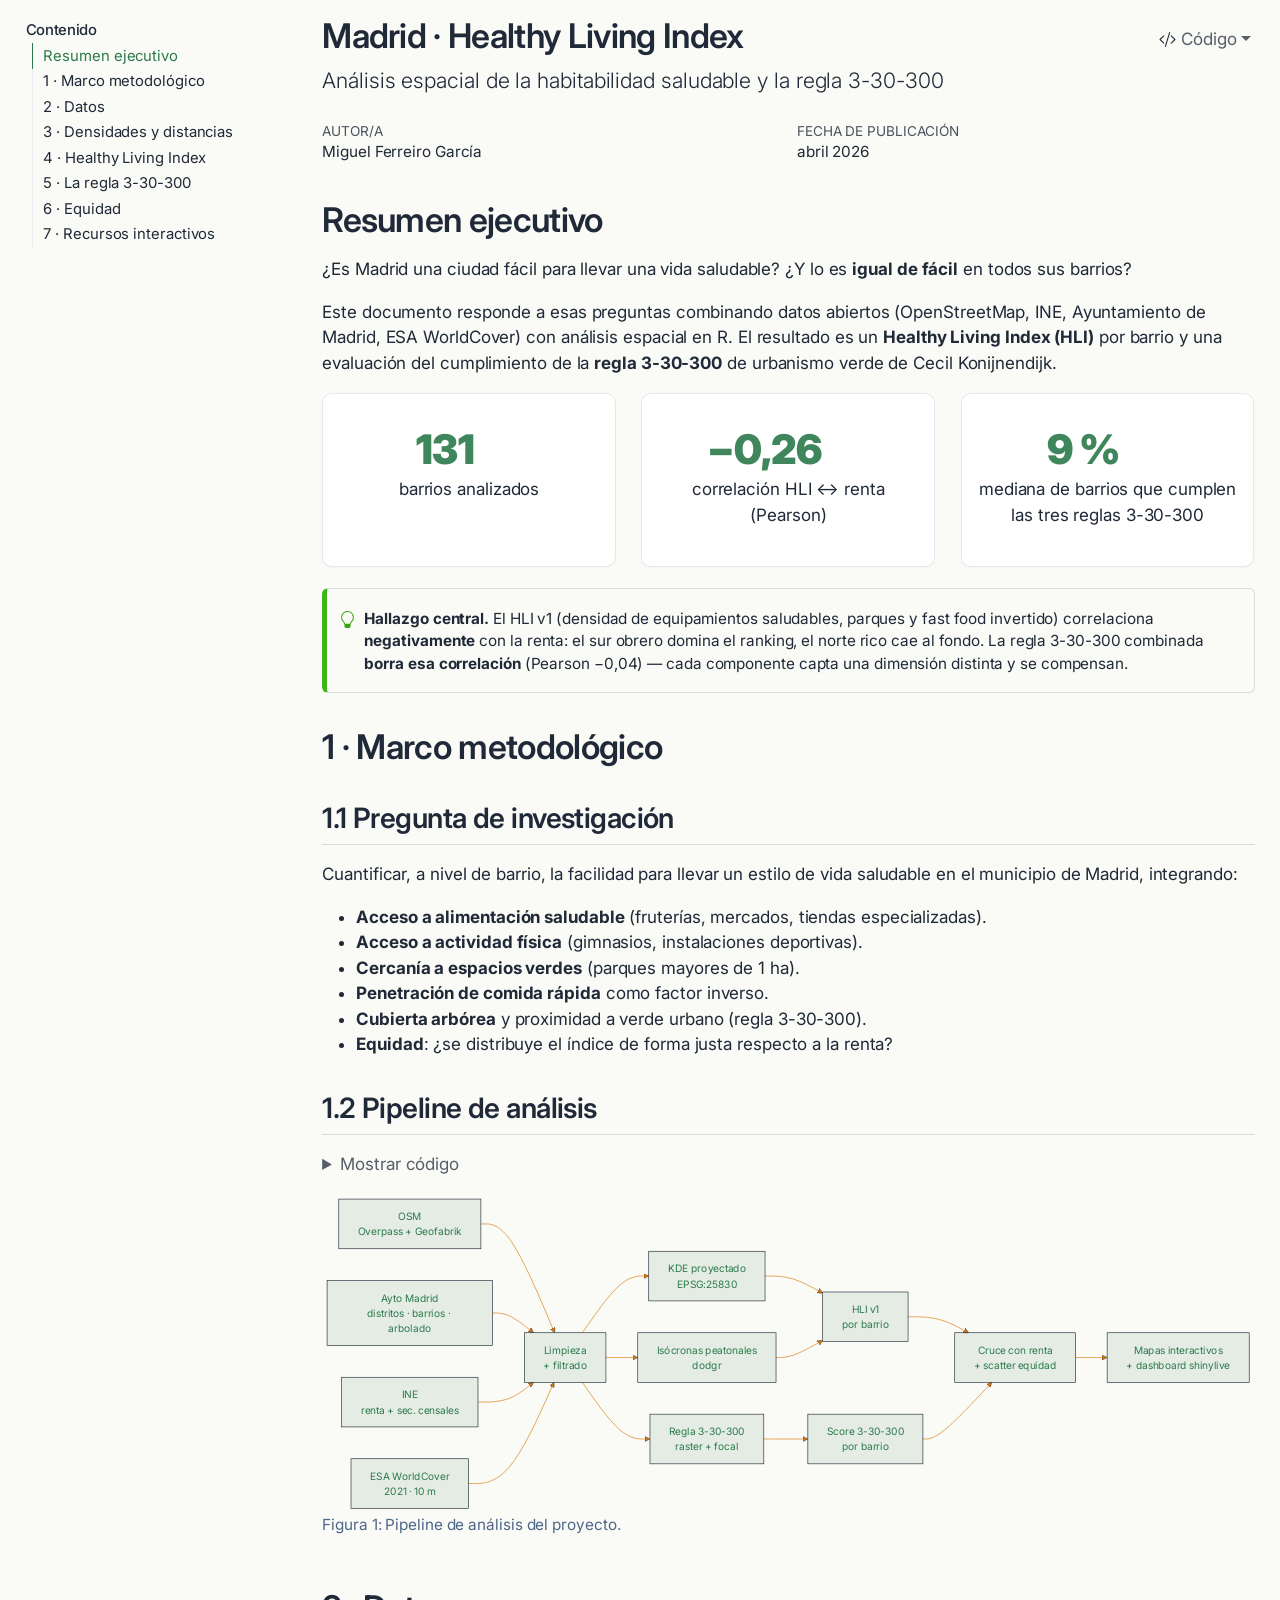
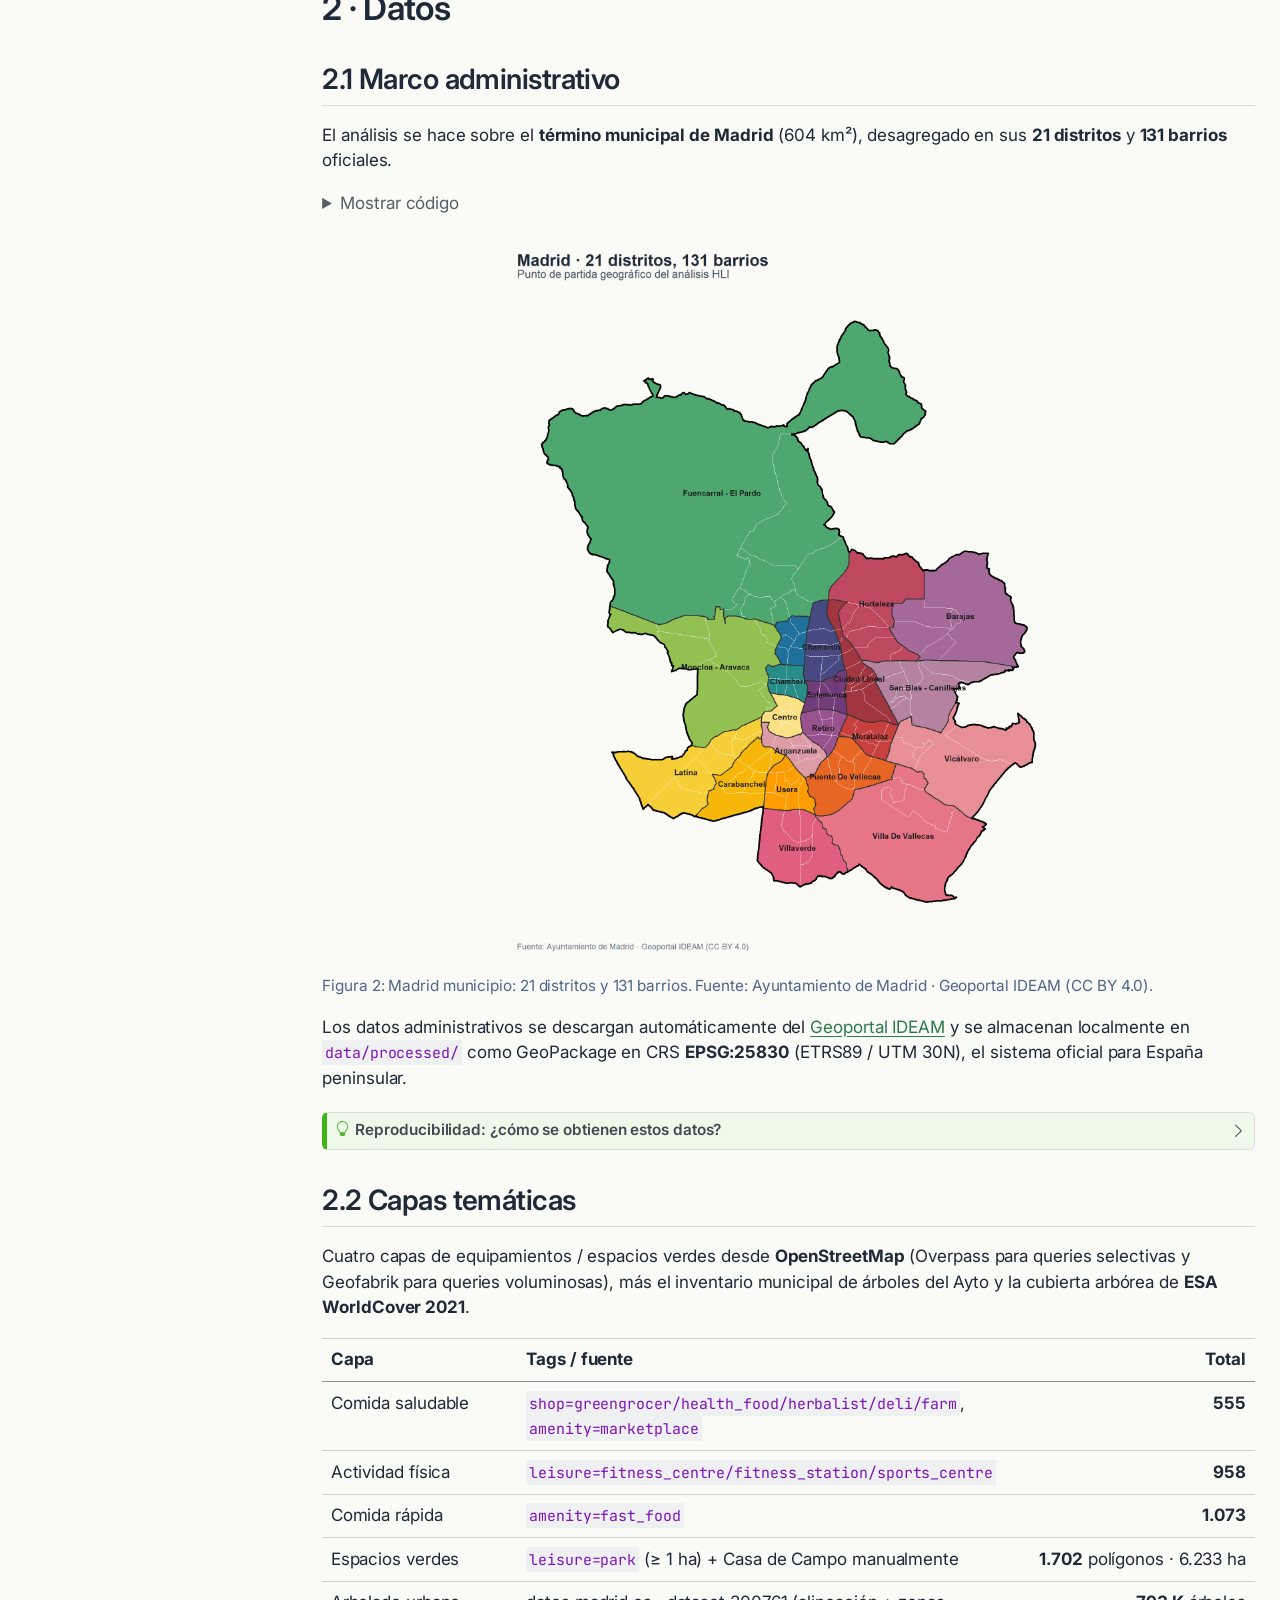
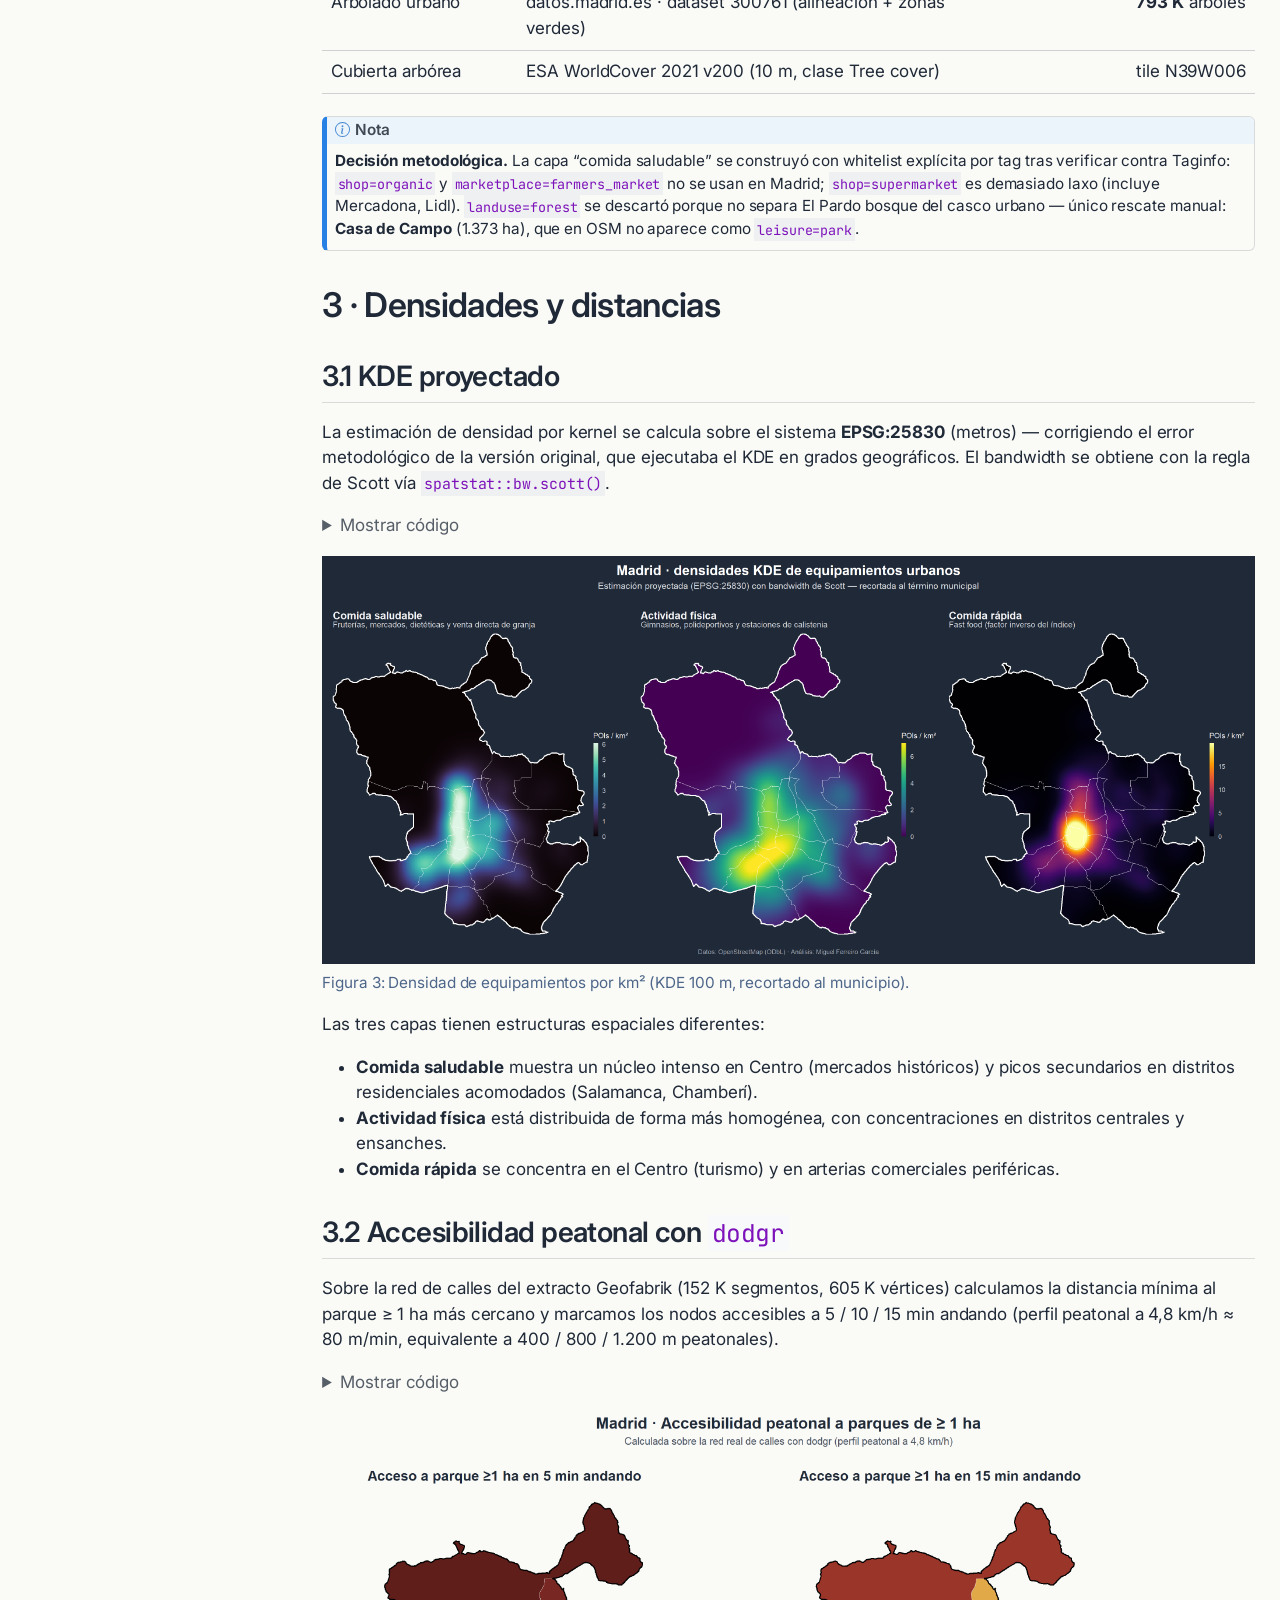
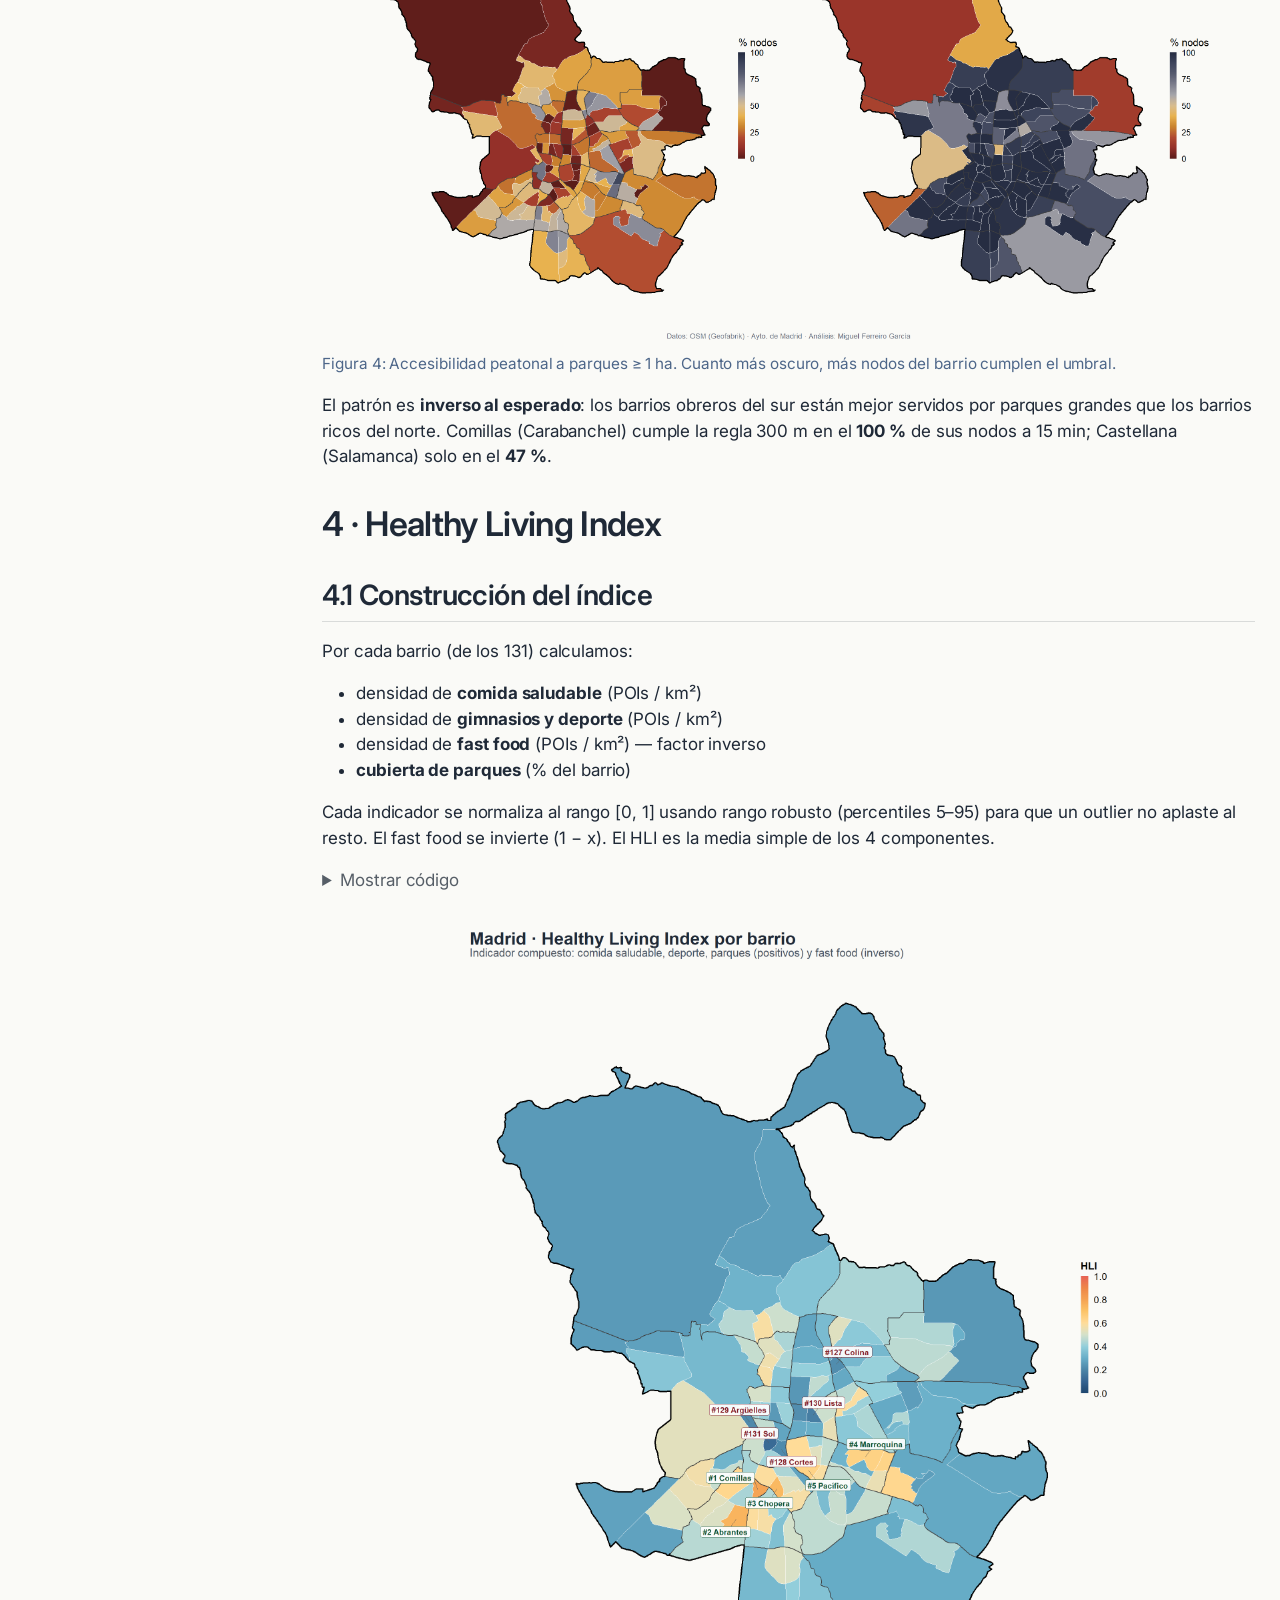
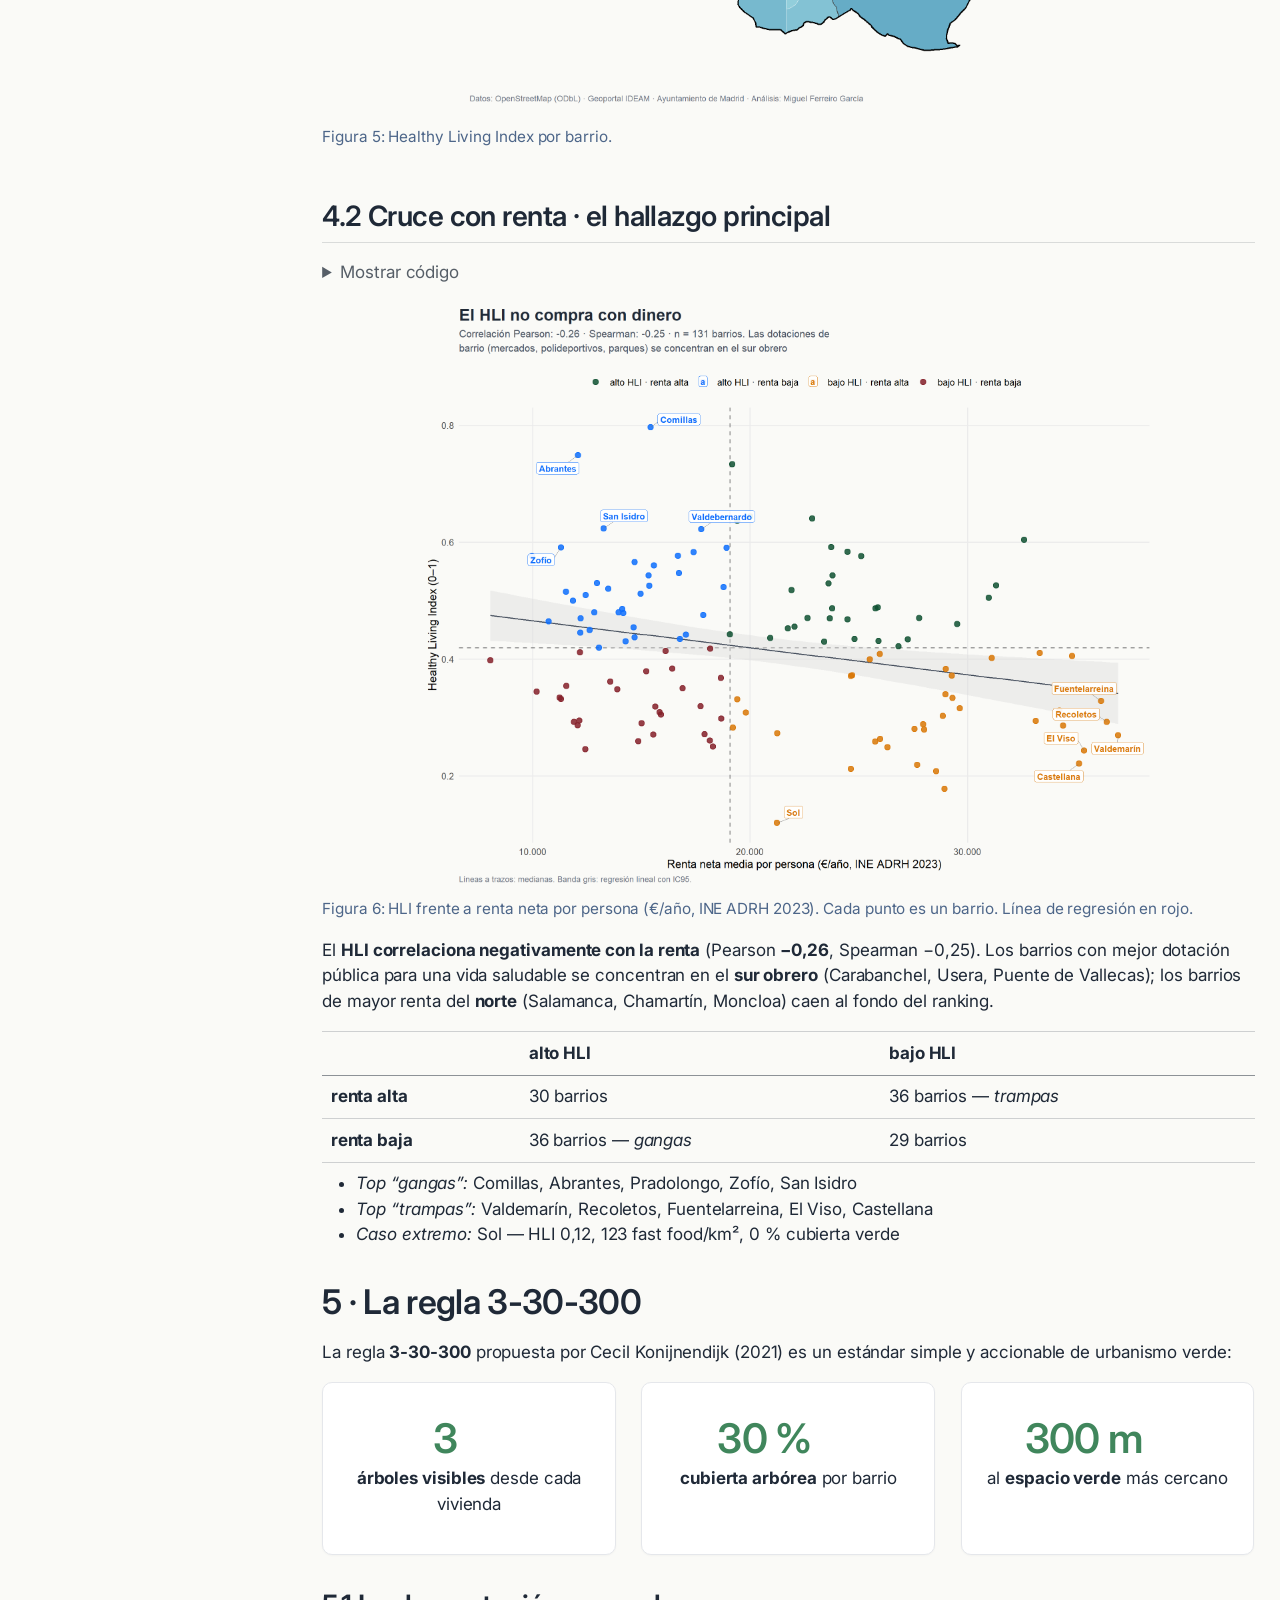
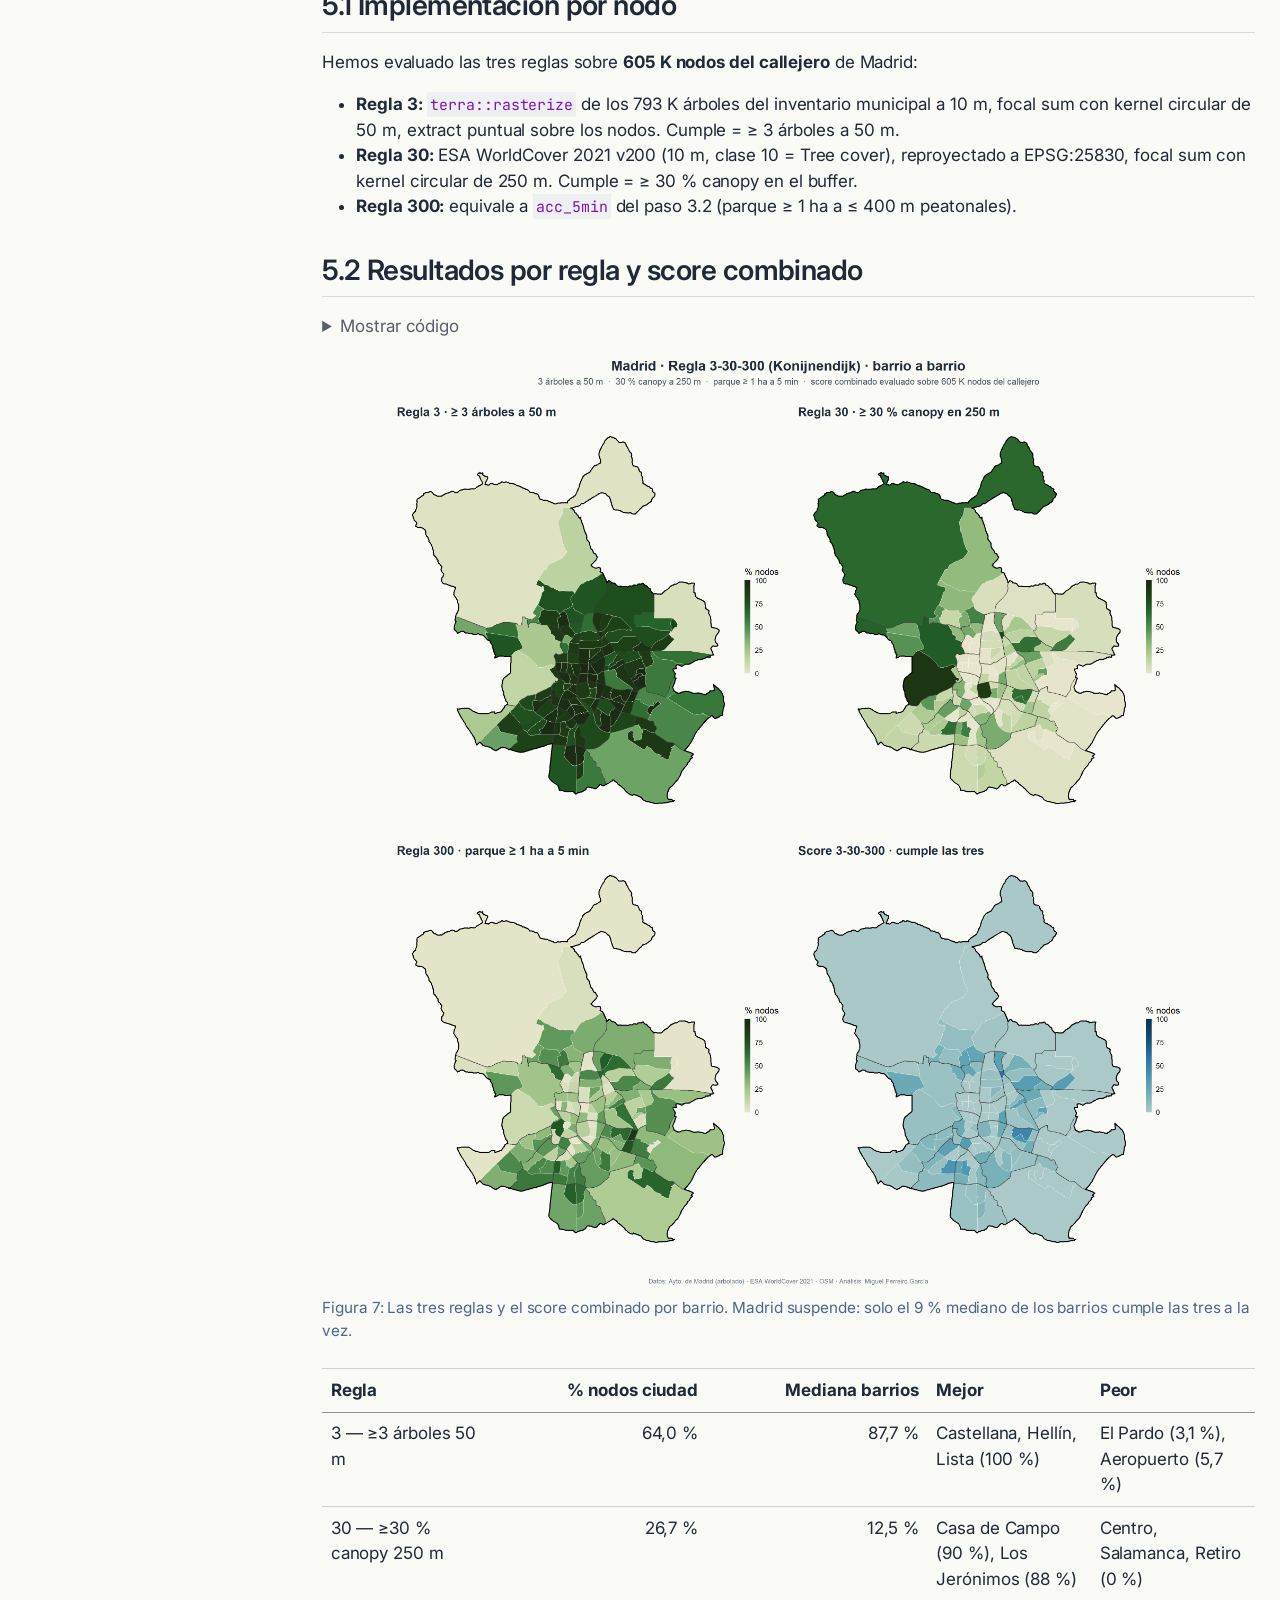
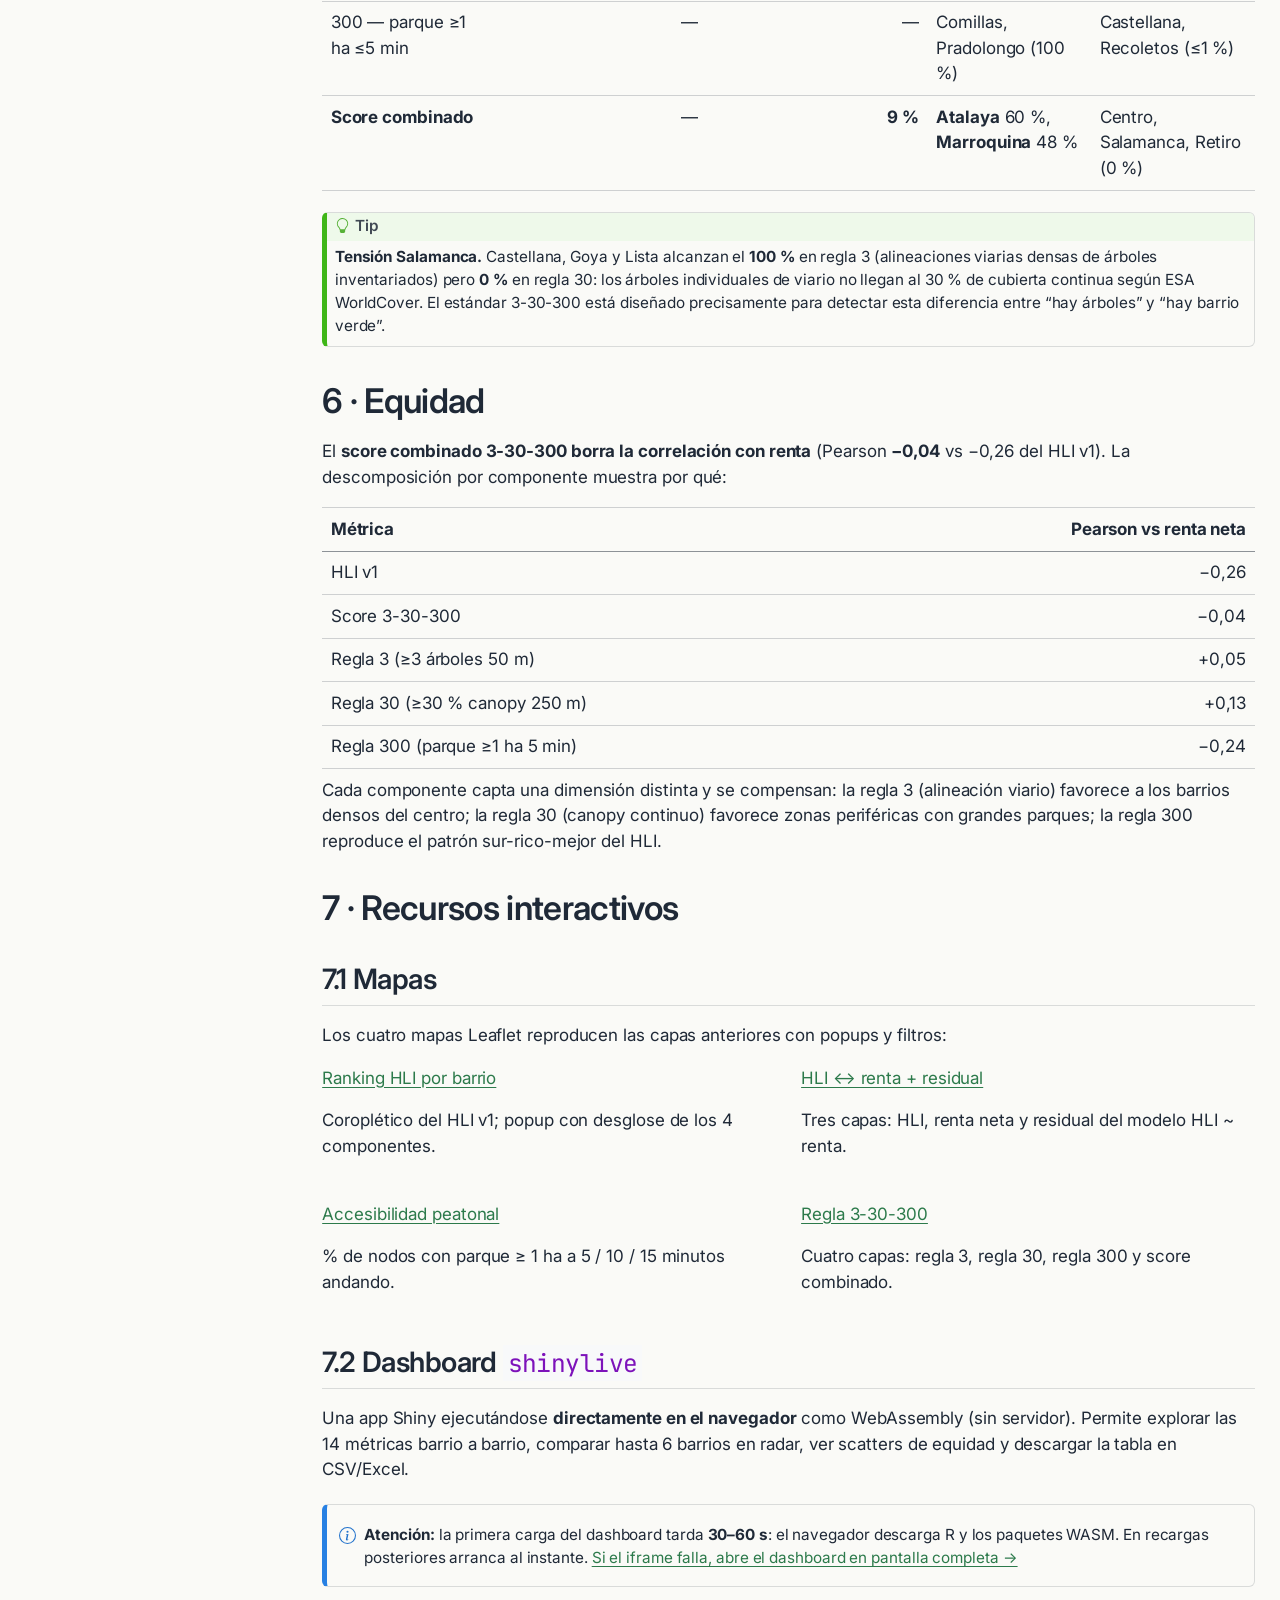
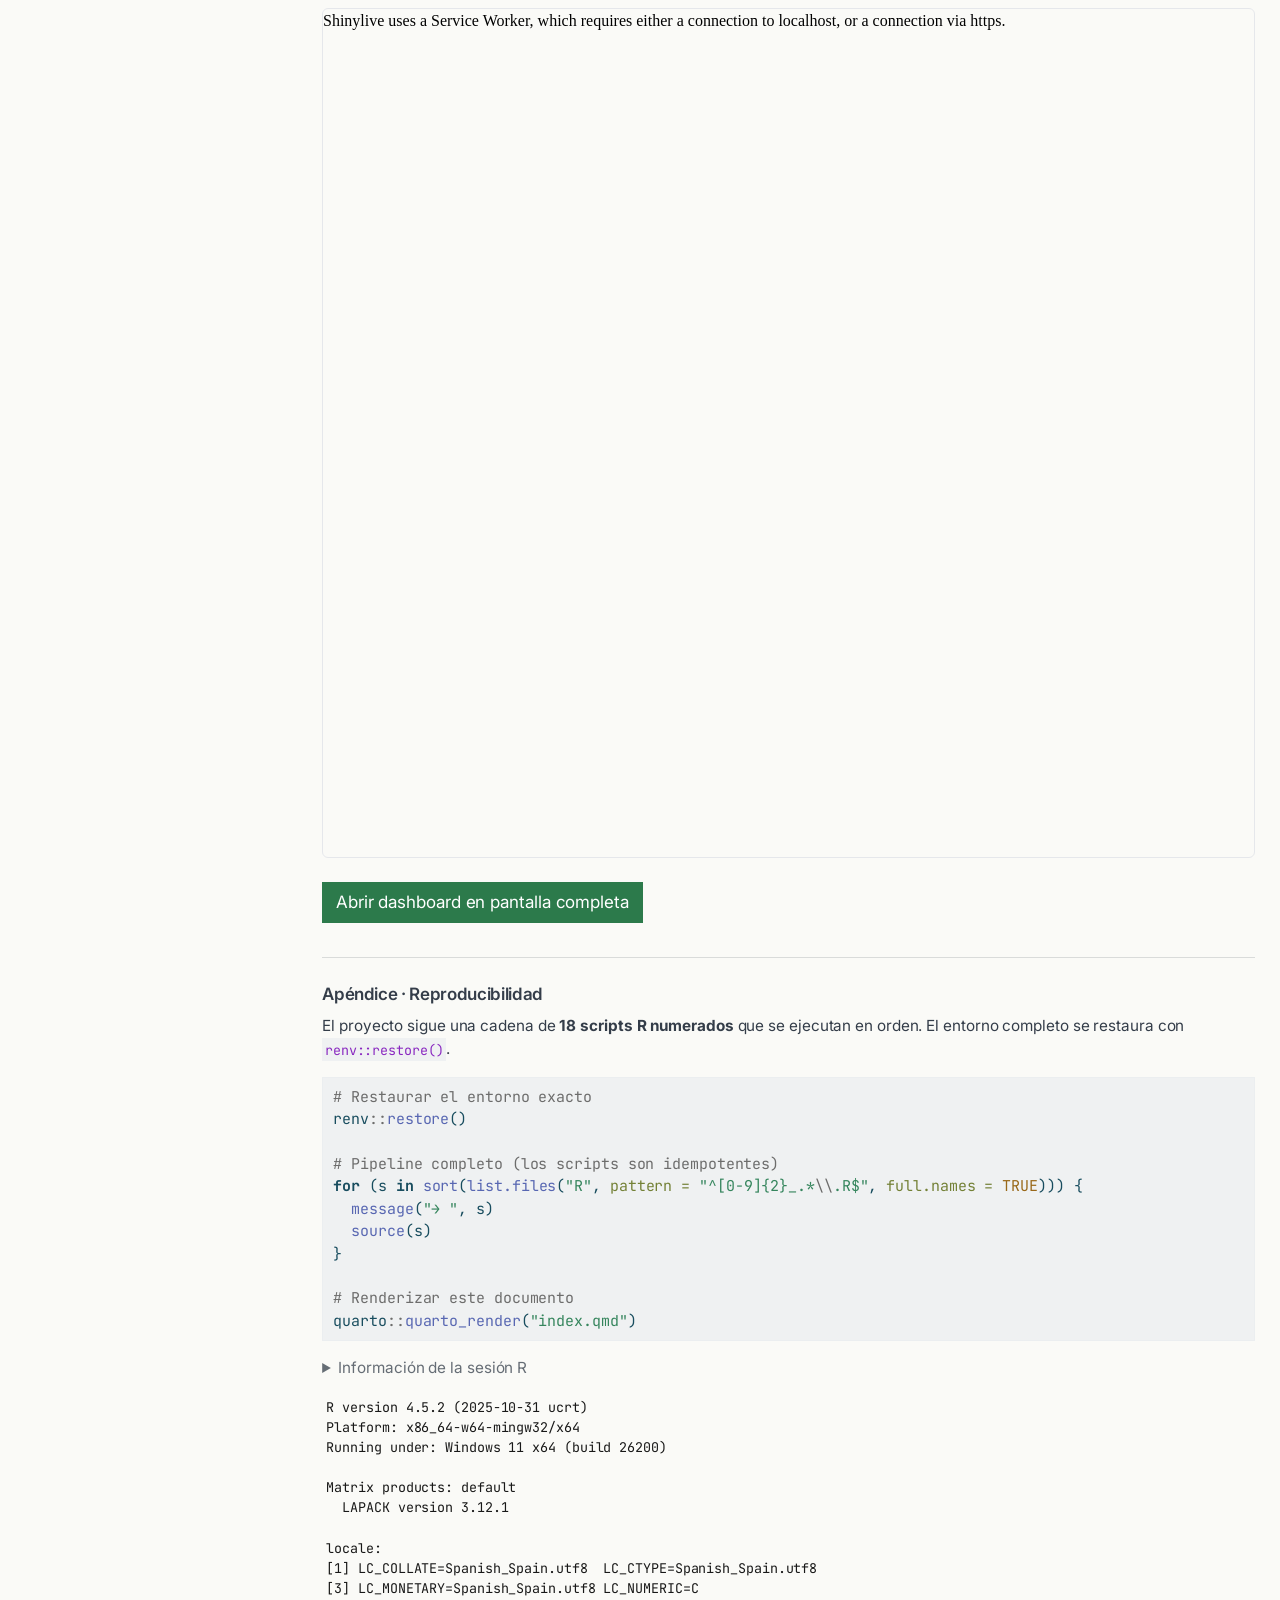
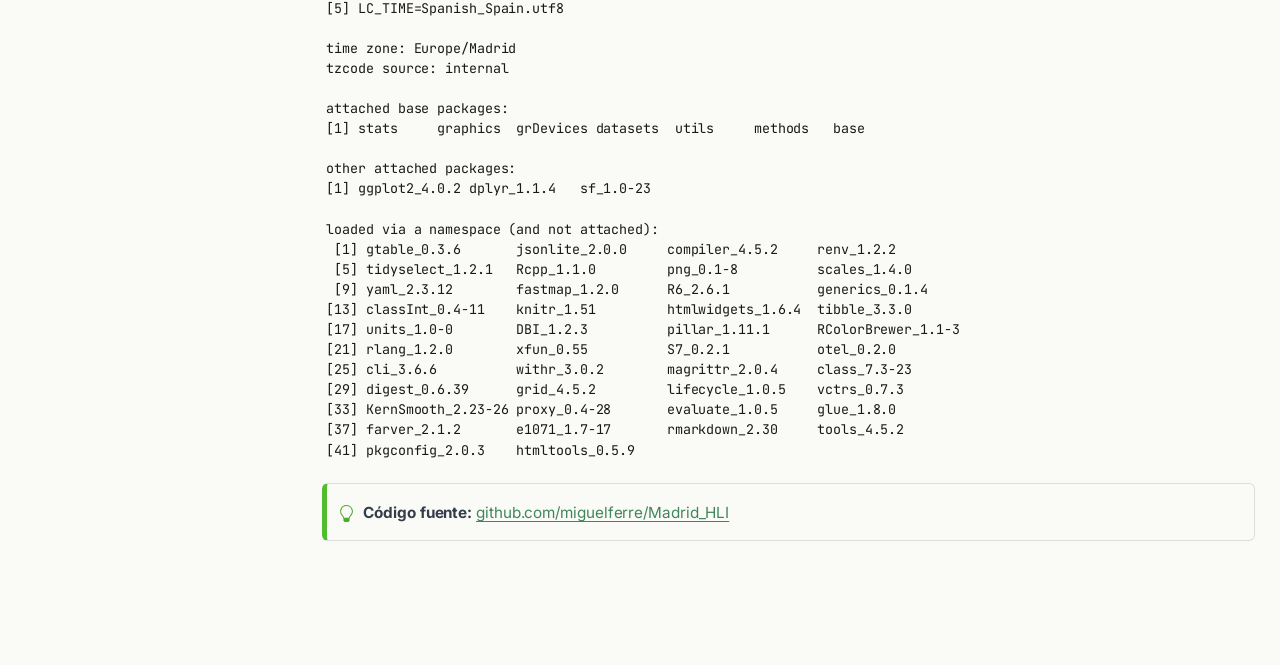
==== commit 6c86dd50: "feat(landing): volver al estilo Quarto académico con secciones numeradas Estructura clásica con cosm" ====
--- a/docs/index.html
+++ b/docs/index.html
@@ -24,6 +24,41 @@
   margin: 0 0.8em 0.2em -1em; /* quarto-specific, see https://github.com/quarto-dev/quarto-cli/issues/4556 */ 
   vertical-align: middle;
 }
+/* CSS for syntax highlighting */
+html { -webkit-text-size-adjust: 100%; }
+pre > code.sourceCode { white-space: pre; position: relative; }
+pre > code.sourceCode > span { display: inline-block; line-height: 1.25; }
+pre > code.sourceCode > span:empty { height: 1.2em; }
+.sourceCode { overflow: visible; }
+code.sourceCode > span { color: inherit; text-decoration: inherit; }
+div.sourceCode { margin: 1em 0; }
+pre.sourceCode { margin: 0; }
+@media screen {
+div.sourceCode { overflow: auto; }
+}
+@media print {
+pre > code.sourceCode { white-space: pre-wrap; }
+pre > code.sourceCode > span { text-indent: -5em; padding-left: 5em; }
+}
+pre.numberSource code
+  { counter-reset: source-line 0; }
+pre.numberSource code > span
+  { position: relative; left: -4em; counter-increment: source-line; }
+pre.numberSource code > span > a:first-child::before
+  { content: counter(source-line);
+    position: relative; left: -1em; text-align: right; vertical-align: baseline;
+    border: none; display: inline-block;
+    -webkit-touch-callout: none; -webkit-user-select: none;
+    -khtml-user-select: none; -moz-user-select: none;
+    -ms-user-select: none; user-select: none;
+    padding: 0 4px; width: 4em;
+  }
+pre.numberSource { margin-left: 3em;  padding-left: 4px; }
+div.sourceCode
+  {   }
+@media screen {
+pre > code.sourceCode > span > a:first-child::before { text-decoration: underline; }
+}
 </style>
 
 
@@ -34,45 +69,75 @@
 <script src="index_files/libs/quarto-html/tippy.umd.min.js"></script>
 <script src="index_files/libs/quarto-html/anchor.min.js"></script>
 <link href="index_files/libs/quarto-html/tippy.css" rel="stylesheet">
-<link href="index_files/libs/quarto-html/quarto-syntax-highlighting-7f8f88aac4f3542376d5c11b86a4c14d.css" rel="stylesheet" id="quarto-text-highlighting-styles">
+<link href="index_files/libs/quarto-html/quarto-syntax-highlighting-93bdecd2dc2603caa7018afb3525f449.css" rel="stylesheet" id="quarto-text-highlighting-styles">
 <script src="index_files/libs/bootstrap/bootstrap.min.js"></script>
 <link href="index_files/libs/bootstrap/bootstrap-icons.css" rel="stylesheet">
-<link href="index_files/libs/bootstrap/bootstrap-7386bae00ca1461981360da4075e3e55.min.css" rel="stylesheet" append-hash="true" id="quarto-bootstrap" data-mode="light">
+<link href="index_files/libs/bootstrap/bootstrap-952e7836cca52e02cca0e80cf66f0104.min.css" rel="stylesheet" append-hash="true" id="quarto-bootstrap" data-mode="light">
 <style>html{ scroll-behavior: smooth; }</style>
-
-
-<link rel="stylesheet" href="assets/landing.css">
+<script src="index_files/libs/quarto-diagram/mermaid.min.js"></script>
+<script src="index_files/libs/quarto-diagram/mermaid-init.js"></script>
+<link href="index_files/libs/quarto-diagram/mermaid.css" rel="stylesheet">
+
+
 </head>
 
 <body class="quarto-light">
 
-<div id="quarto-content" class="page-columns page-rows-contents page-layout-full">
-<div id="quarto-margin-sidebar" class="sidebar margin-sidebar">
+<div id="quarto-content" class="page-columns page-rows-contents page-layout-full toc-left">
+<div id="quarto-sidebar-toc-left" class="sidebar toc-left">
   <nav id="TOC" role="doc-toc" class="toc-active">
     <h2 id="toc-title">Contenido</h2>
    
+  <ul>
+  <li><a href="#resumen-ejecutivo" id="toc-resumen-ejecutivo" class="nav-link active" data-scroll-target="#resumen-ejecutivo">Resumen ejecutivo</a></li>
+  <li><a href="#marco-metodológico" id="toc-marco-metodológico" class="nav-link" data-scroll-target="#marco-metodológico">1 · Marco metodológico</a>
   <ul class="collapse">
-  <li><a href="#cifras" id="toc-cifras" class="nav-link active" data-scroll-target="#cifras">Cifras clave</a></li>
-  <li><a href="#hallazgo" id="toc-hallazgo" class="nav-link" data-scroll-target="#hallazgo">Hallazgo principal</a></li>
-  <li><a href="#tres-treinta-trescientos" id="toc-tres-treinta-trescientos" class="nav-link" data-scroll-target="#tres-treinta-trescientos">La regla 3-30-300</a></li>
-  <li><a href="#dashboard" id="toc-dashboard" class="nav-link" data-scroll-target="#dashboard">Dashboard interactivo</a></li>
-  <li><a href="#galeria" id="toc-galeria" class="nav-link" data-scroll-target="#galeria">Galería de mapas estáticos</a></li>
-  <li><a href="#metodologia" id="toc-metodologia" class="nav-link" data-scroll-target="#metodologia">Metodología compacta</a></li>
-  <li><a href="#fuentes" id="toc-fuentes" class="nav-link" data-scroll-target="#fuentes">Fuentes de datos</a></li>
-  <li><a href="#sobre" id="toc-sobre" class="nav-link" data-scroll-target="#sobre">Sobre el proyecto</a></li>
+  <li><a href="#pregunta-de-investigación" id="toc-pregunta-de-investigación" class="nav-link" data-scroll-target="#pregunta-de-investigación">1.1 Pregunta de investigación</a></li>
+  <li><a href="#pipeline-de-análisis" id="toc-pipeline-de-análisis" class="nav-link" data-scroll-target="#pipeline-de-análisis">1.2 Pipeline de análisis</a></li>
+  </ul></li>
+  <li><a href="#sec-datos" id="toc-sec-datos" class="nav-link" data-scroll-target="#sec-datos">2 · Datos</a>
+  <ul class="collapse">
+  <li><a href="#marco-administrativo" id="toc-marco-administrativo" class="nav-link" data-scroll-target="#marco-administrativo">2.1 Marco administrativo</a></li>
+  <li><a href="#capas-temáticas" id="toc-capas-temáticas" class="nav-link" data-scroll-target="#capas-temáticas">2.2 Capas temáticas</a></li>
+  </ul></li>
+  <li><a href="#sec-densidades" id="toc-sec-densidades" class="nav-link" data-scroll-target="#sec-densidades">3 · Densidades y distancias</a>
+  <ul class="collapse">
+  <li><a href="#kde-proyectado" id="toc-kde-proyectado" class="nav-link" data-scroll-target="#kde-proyectado">3.1 KDE proyectado</a></li>
+  <li><a href="#accesibilidad-peatonal-con-dodgr" id="toc-accesibilidad-peatonal-con-dodgr" class="nav-link" data-scroll-target="#accesibilidad-peatonal-con-dodgr">3.2 Accesibilidad peatonal con <code>dodgr</code></a></li>
+  </ul></li>
+  <li><a href="#sec-hli" id="toc-sec-hli" class="nav-link" data-scroll-target="#sec-hli">4 · Healthy Living Index</a>
+  <ul class="collapse">
+  <li><a href="#construcción-del-índice" id="toc-construcción-del-índice" class="nav-link" data-scroll-target="#construcción-del-índice">4.1 Construcción del índice</a></li>
+  <li><a href="#cruce-con-renta-el-hallazgo-principal" id="toc-cruce-con-renta-el-hallazgo-principal" class="nav-link" data-scroll-target="#cruce-con-renta-el-hallazgo-principal">4.2 Cruce con renta · el hallazgo principal</a></li>
+  </ul></li>
+  <li><a href="#sec-regla" id="toc-sec-regla" class="nav-link" data-scroll-target="#sec-regla">5 · La regla 3-30-300</a>
+  <ul class="collapse">
+  <li><a href="#implementación-por-nodo" id="toc-implementación-por-nodo" class="nav-link" data-scroll-target="#implementación-por-nodo">5.1 Implementación por nodo</a></li>
+  <li><a href="#resultados-por-regla-y-score-combinado" id="toc-resultados-por-regla-y-score-combinado" class="nav-link" data-scroll-target="#resultados-por-regla-y-score-combinado">5.2 Resultados por regla y score combinado</a></li>
+  </ul></li>
+  <li><a href="#equidad" id="toc-equidad" class="nav-link" data-scroll-target="#equidad">6 · Equidad</a></li>
+  <li><a href="#sec-recursos" id="toc-sec-recursos" class="nav-link" data-scroll-target="#sec-recursos">7 · Recursos interactivos</a>
+  <ul class="collapse">
+  <li><a href="#mapas" id="toc-mapas" class="nav-link" data-scroll-target="#mapas">7.1 Mapas</a></li>
+  <li><a href="#dashboard-shinylive" id="toc-dashboard-shinylive" class="nav-link" data-scroll-target="#dashboard-shinylive">7.2 Dashboard <code>shinylive</code></a></li>
+  </ul></li>
+  
   </ul>
 </nav>
 </div>
-<main class="content column-page-left" id="quarto-document-content">
+<div id="quarto-margin-sidebar" class="sidebar margin-sidebar zindex-bottom">
+</div>
+<main class="content column-page-right" id="quarto-document-content">
 
 <header id="title-block-header" class="quarto-title-block default">
 <div class="quarto-title">
-<h1 class="title">Madrid · Healthy Living Index</h1>
-</div>
-
-
-
-<div class="quarto-title-meta column-page-left">
+<div class="quarto-title-block"><div><h1 class="title">Madrid · Healthy Living Index</h1><button type="button" class="btn code-tools-button dropdown-toggle" id="quarto-code-tools-menu" data-bs-toggle="dropdown" aria-expanded="false"><i class="bi"></i> Código</button><ul class="dropdown-menu dropdown-menu-end" aria-labelelledby="quarto-code-tools-menu"><li><a id="quarto-show-all-code" class="dropdown-item" href="javascript:void(0)" role="button">Mostrar todo el código</a></li><li><a id="quarto-hide-all-code" class="dropdown-item" href="javascript:void(0)" role="button">Ocultar todo el código</a></li><li><hr class="dropdown-divider"></li><li><a id="quarto-view-source" class="dropdown-item" href="javascript:void(0)" role="button">Ver el código fuente</a></li></ul></div></div>
+<p class="subtitle lead">Análisis espacial de la habitabilidad saludable y la regla 3-30-300</p>
+</div>
+
+
+
+<div class="quarto-title-meta column-page-right">
 
     <div>
     <div class="quarto-title-meta-heading">Autor/a</div>
@@ -96,41 +161,313 @@
 </header>
 
 
-<div class="hero">
-<div class="hero-badge">
-<p>Análisis espacial · Madrid · 2026</p>
-</div>
-<section id="madrid-healthy-living-index" class="level1">
-<h1>Madrid <em>Healthy Living Index</em></h1>
-<div class="hero-tagline">
-<p><strong>¿Es Madrid una ciudad fácil para llevar una vida saludable? ¿Y lo es igual de fácil en todos sus barrios?</strong> Cruzamos OpenStreetMap, INE, Ayuntamiento de Madrid y ESA WorldCover para construir un índice por barrio y evaluar la regla <strong>3-30-300</strong> de urbanismo verde. La oferta urbana saludable correlaciona <em>negativamente</em> con la renta. La regla 3-30-300, en cambio, borra esa correlación.</p>
-</div>
-<p><a href="#dashboard" class="btn btn-primary btn-lg">Ir al dashboard ↓</a> <a href="https://github.com/miguelferre/Madrid_HLI" class="btn btn-outline-secondary btn-lg" target="_blank">Ver código en GitHub</a></p>
-</section>
-</div>
-<section id="cifras" class="level2" data-section="01 · cifras">
-<h2 data-section="01 · cifras" class="anchored" data-anchor-id="cifras">Cifras clave</h2>
-<div class="key-numbers">
-<section id="section" class="level3 text-center">
-<h3 class="anchored" data-anchor-id="section">131</h3>
+<section id="resumen-ejecutivo" class="level1 unnumbered">
+<h1 class="unnumbered">Resumen ejecutivo</h1>
+<p>¿Es Madrid una ciudad fácil para llevar una vida saludable? ¿Y lo es <strong>igual de fácil</strong> en todos sus barrios?</p>
+<p>Este documento responde a esas preguntas combinando datos abiertos (OpenStreetMap, INE, Ayuntamiento de Madrid, ESA WorldCover) con análisis espacial en R. El resultado es un <strong>Healthy Living Index (HLI)</strong> por barrio y una evaluación del cumplimiento de la <strong>regla 3-30-300</strong> de urbanismo verde de Cecil Konijnendijk.</p>
+<div class="grid">
+<section id="section" class="level3 g-col-4 text-center">
+<h3 class="anchored" data-anchor-id="section"><strong>131</strong></h3>
 <p>barrios analizados</p>
 </section>
-<section id="section-1" class="level3 text-center">
-<h3 class="anchored" data-anchor-id="section-1">−0,26</h3>
-<p>correlación HLI ↔︎ renta neta (Pearson)</p>
-</section>
-<section id="section-2" class="level3 text-center">
-<h3 class="anchored" data-anchor-id="section-2">9 %</h3>
-<p>mediana de barrios que cumplen las <strong>tres</strong> reglas 3-30-300</p>
-</section>
-</div>
-</section>
-<section id="hallazgo" class="level2" data-section="02 · equidad">
-<h2 data-section="02 · equidad" class="anchored" data-anchor-id="hallazgo">Hallazgo principal</h2>
-<p>El <strong>HLI v1</strong> —un índice compuesto por densidad de comida saludable, deporte, parques y fast food— <strong>correlaciona negativamente con la renta</strong>: los barrios obreros del <strong>sur</strong> (Carabanchel, Usera, Puente de Vallecas) están mejor dotados que los barrios ricos del <strong>norte</strong> (Salamanca, Chamartín, Moncloa). El dinero no compra equidad en oferta de mercados, polideportivos ni parques.</p>
-<div class="figure-caption">
-<p><img src="figures/05_hli_vs_renta.png" class="img-fluid" alt="Scatter HLI vs renta con regresión negativa"> <em>HLI (eje Y) frente a renta neta por persona (eje X) para los 131 barrios. Cada punto es un barrio. La línea de regresión va hacia abajo: a más renta, peor HLI medio.</em></p>
-</div>
+<section id="section-1" class="level3 g-col-4 text-center">
+<h3 class="anchored" data-anchor-id="section-1"><strong>−0,26</strong></h3>
+<p>correlación HLI ↔︎ renta (Pearson)</p>
+</section>
+<section id="section-2" class="level3 g-col-4 text-center">
+<h3 class="anchored" data-anchor-id="section-2"><strong>9 %</strong></h3>
+<p>mediana de barrios que cumplen las tres reglas 3-30-300</p>
+</section>
+</div>
+<div class="callout callout-style-simple callout-tip">
+<div class="callout-body d-flex">
+<div class="callout-icon-container">
+<i class="callout-icon"></i>
+</div>
+<div class="callout-body-container">
+<p><strong>Hallazgo central.</strong> El HLI v1 (densidad de equipamientos saludables, parques y fast food invertido) correlaciona <strong>negativamente</strong> con la renta: el sur obrero domina el ranking, el norte rico cae al fondo. La regla 3-30-300 combinada <strong>borra esa correlación</strong> (Pearson −0,04) — cada componente capta una dimensión distinta y se compensan.</p>
+</div>
+</div>
+</div>
+</section>
+<section id="marco-metodológico" class="level1">
+<h1>1 · Marco metodológico</h1>
+<section id="pregunta-de-investigación" class="level2">
+<h2 class="anchored" data-anchor-id="pregunta-de-investigación">1.1 Pregunta de investigación</h2>
+<p>Cuantificar, a nivel de barrio, la facilidad para llevar un estilo de vida saludable en el municipio de Madrid, integrando:</p>
+<ul>
+<li><strong>Acceso a alimentación saludable</strong> (fruterías, mercados, tiendas especializadas).</li>
+<li><strong>Acceso a actividad física</strong> (gimnasios, instalaciones deportivas).</li>
+<li><strong>Cercanía a espacios verdes</strong> (parques mayores de 1 ha).</li>
+<li><strong>Penetración de comida rápida</strong> como factor inverso.</li>
+<li><strong>Cubierta arbórea</strong> y proximidad a verde urbano (regla 3-30-300).</li>
+<li><strong>Equidad</strong>: ¿se distribuye el índice de forma justa respecto a la renta?</li>
+</ul>
+</section>
+<section id="pipeline-de-análisis" class="level2">
+<h2 class="anchored" data-anchor-id="pipeline-de-análisis">1.2 Pipeline de análisis</h2>
+<div class="cell" data-layout-align="center">
+<details class="code-fold">
+<summary>Mostrar código</summary>
+<div class="code-copy-outer-scaffold"><div class="sourceCode cell-code" id="cb1"><pre class="sourceCode default code-with-copy"><code class="sourceCode default"><span id="cb1-1"><a href="#cb1-1" aria-hidden="true" tabindex="-1"></a>flowchart LR</span>
+<span id="cb1-2"><a href="#cb1-2" aria-hidden="true" tabindex="-1"></a>  A[OSM&lt;br/&gt;Overpass + Geofabrik] --&gt; B[Limpieza&lt;br/&gt;+ filtrado]</span>
+<span id="cb1-3"><a href="#cb1-3" aria-hidden="true" tabindex="-1"></a>  C[Ayto Madrid&lt;br/&gt;distritos · barrios · arbolado] --&gt; B</span>
+<span id="cb1-4"><a href="#cb1-4" aria-hidden="true" tabindex="-1"></a>  D[INE&lt;br/&gt;renta + sec. censales] --&gt; B</span>
+<span id="cb1-5"><a href="#cb1-5" aria-hidden="true" tabindex="-1"></a>  E[ESA WorldCover&lt;br/&gt;2021 · 10 m] --&gt; B</span>
+<span id="cb1-6"><a href="#cb1-6" aria-hidden="true" tabindex="-1"></a>  B --&gt; F[KDE proyectado&lt;br/&gt;EPSG:25830]</span>
+<span id="cb1-7"><a href="#cb1-7" aria-hidden="true" tabindex="-1"></a>  B --&gt; G[Isócronas peatonales&lt;br/&gt;dodgr]</span>
+<span id="cb1-8"><a href="#cb1-8" aria-hidden="true" tabindex="-1"></a>  B --&gt; R[Regla 3-30-300&lt;br/&gt;raster + focal]</span>
+<span id="cb1-9"><a href="#cb1-9" aria-hidden="true" tabindex="-1"></a>  F --&gt; H[HLI v1&lt;br/&gt;por barrio]</span>
+<span id="cb1-10"><a href="#cb1-10" aria-hidden="true" tabindex="-1"></a>  G --&gt; H</span>
+<span id="cb1-11"><a href="#cb1-11" aria-hidden="true" tabindex="-1"></a>  R --&gt; S[Score 3-30-300&lt;br/&gt;por barrio]</span>
+<span id="cb1-12"><a href="#cb1-12" aria-hidden="true" tabindex="-1"></a>  H --&gt; I[Cruce con renta&lt;br/&gt;+ scatter equidad]</span>
+<span id="cb1-13"><a href="#cb1-13" aria-hidden="true" tabindex="-1"></a>  S --&gt; I</span>
+<span id="cb1-14"><a href="#cb1-14" aria-hidden="true" tabindex="-1"></a>  I --&gt; J[Mapas interactivos&lt;br/&gt;+ dashboard shinylive]</span></code></pre></div><button title="Copiar al portapapeles" class="code-copy-button"><i class="bi"></i></button></div>
+</details>
+<div class="cell-output-display">
+<div id="fig-pipeline" class="quarto-float quarto-figure quarto-figure-center anchored">
+<figure class="quarto-float quarto-float-fig figure">
+<div aria-describedby="fig-pipeline-caption-0ceaefa1-69ba-4598-a22c-09a6ac19f8ca">
+<div>
+<pre class="mermaid mermaid-js" data-label="fig-pipeline">flowchart LR
+  A[OSM&lt;br/&gt;Overpass + Geofabrik] --&gt; B[Limpieza&lt;br/&gt;+ filtrado]
+  C[Ayto Madrid&lt;br/&gt;distritos · barrios · arbolado] --&gt; B
+  D[INE&lt;br/&gt;renta + sec. censales] --&gt; B
+  E[ESA WorldCover&lt;br/&gt;2021 · 10 m] --&gt; B
+  B --&gt; F[KDE proyectado&lt;br/&gt;EPSG:25830]
+  B --&gt; G[Isócronas peatonales&lt;br/&gt;dodgr]
+  B --&gt; R[Regla 3-30-300&lt;br/&gt;raster + focal]
+  F --&gt; H[HLI v1&lt;br/&gt;por barrio]
+  G --&gt; H
+  R --&gt; S[Score 3-30-300&lt;br/&gt;por barrio]
+  H --&gt; I[Cruce con renta&lt;br/&gt;+ scatter equidad]
+  S --&gt; I
+  I --&gt; J[Mapas interactivos&lt;br/&gt;+ dashboard shinylive]
+</pre>
+</div>
+</div>
+<figcaption class="quarto-float-caption-bottom quarto-float-caption quarto-float-fig" id="fig-pipeline-caption-0ceaefa1-69ba-4598-a22c-09a6ac19f8ca">
+Figura&nbsp;1: Pipeline de análisis del proyecto.
+</figcaption>
+</figure>
+</div>
+</div>
+</div>
+</section>
+</section>
+<section id="sec-datos" class="level1">
+<h1>2 · Datos</h1>
+<section id="marco-administrativo" class="level2">
+<h2 class="anchored" data-anchor-id="marco-administrativo">2.1 Marco administrativo</h2>
+<p>El análisis se hace sobre el <strong>término municipal de Madrid</strong> (604 km²), desagregado en sus <strong>21 distritos</strong> y <strong>131 barrios</strong> oficiales.</p>
+<div class="cell">
+<details class="code-fold">
+<summary>Mostrar código</summary>
+<div class="code-copy-outer-scaffold"><div class="sourceCode cell-code" id="cb2"><pre class="sourceCode r code-with-copy"><code class="sourceCode r"><span id="cb2-1"><a href="#cb2-1" aria-hidden="true" tabindex="-1"></a>knitr<span class="sc">::</span><span class="fu">include_graphics</span>(<span class="st">"outputs/figures/01_distritos_barrios.png"</span>)</span></code></pre></div><button title="Copiar al portapapeles" class="code-copy-button"><i class="bi"></i></button></div>
+</details>
+<div class="cell-output-display">
+<div id="fig-mapa-base" class="quarto-float quarto-figure quarto-figure-center anchored">
+<figure class="quarto-float quarto-float-fig figure">
+<div aria-describedby="fig-mapa-base-caption-0ceaefa1-69ba-4598-a22c-09a6ac19f8ca">
+<img src="outputs/figures/01_distritos_barrios.png" class="img-fluid figure-img" width="733">
+</div>
+<figcaption class="quarto-float-caption-bottom quarto-float-caption quarto-float-fig" id="fig-mapa-base-caption-0ceaefa1-69ba-4598-a22c-09a6ac19f8ca">
+Figura&nbsp;2: Madrid municipio: 21 distritos y 131 barrios. Fuente: Ayuntamiento de Madrid · Geoportal IDEAM (CC BY 4.0).
+</figcaption>
+</figure>
+</div>
+</div>
+</div>
+<p>Los datos administrativos se descargan automáticamente del <a href="https://geoportal.madrid.es/">Geoportal IDEAM</a> y se almacenan localmente en <code>data/processed/</code> como GeoPackage en CRS <strong>EPSG:25830</strong> (ETRS89 / UTM 30N), el sistema oficial para España peninsular.</p>
+<div class="callout callout-style-default callout-tip callout-titled">
+<div class="callout-header d-flex align-content-center collapsed" data-bs-toggle="collapse" data-bs-target=".callout-1-contents" aria-controls="callout-1" aria-expanded="false" aria-label="Toggle callout">
+<div class="callout-icon-container">
+<i class="callout-icon"></i>
+</div>
+<div class="callout-title-container flex-fill">
+<span class="screen-reader-only">Tip</span>Reproducibilidad: ¿cómo se obtienen estos datos?
+</div>
+<div class="callout-btn-toggle d-inline-block border-0 py-1 ps-1 pe-0 float-end"><i class="callout-toggle"></i></div>
+</div>
+<div id="callout-1" class="callout-1-contents callout-collapse collapse">
+<div class="callout-body-container callout-body">
+<div class="code-copy-outer-scaffold"><div class="sourceCode" id="cb3"><pre class="sourceCode r code-with-copy"><code class="sourceCode r"><span id="cb3-1"><a href="#cb3-1" aria-hidden="true" tabindex="-1"></a><span class="fu">source</span>(<span class="st">"R/01_descargar_admin.R"</span>)  <span class="co"># descarga + limpieza</span></span>
+<span id="cb3-2"><a href="#cb3-2" aria-hidden="true" tabindex="-1"></a><span class="fu">source</span>(<span class="st">"R/02_mapa_base.R"</span>)        <span class="co"># mapa estático + interactivo</span></span></code></pre></div><button title="Copiar al portapapeles" class="code-copy-button"><i class="bi"></i></button></div>
+<p>El script descarga los shapefiles desde el geoportal, los reproyecta a EPSG:25830, valida la geometría y deriva el polígono del término municipal por unión de los 21 distritos.</p>
+</div>
+</div>
+</div>
+</section>
+<section id="capas-temáticas" class="level2">
+<h2 class="anchored" data-anchor-id="capas-temáticas">2.2 Capas temáticas</h2>
+<p>Cuatro capas de equipamientos / espacios verdes desde <strong>OpenStreetMap</strong> (Overpass para queries selectivas y Geofabrik para queries voluminosas), más el inventario municipal de árboles del Ayto y la cubierta arbórea de <strong>ESA WorldCover 2021</strong>.</p>
+<table class="caption-top table">
+<colgroup>
+<col style="width: 30%">
+<col style="width: 30%">
+<col style="width: 40%">
+</colgroup>
+<thead>
+<tr class="header">
+<th>Capa</th>
+<th>Tags / fuente</th>
+<th style="text-align: right;">Total</th>
+</tr>
+</thead>
+<tbody>
+<tr class="odd">
+<td>Comida saludable</td>
+<td><code>shop=greengrocer/health_food/herbalist/deli/farm</code>, <code>amenity=marketplace</code></td>
+<td style="text-align: right;"><strong>555</strong></td>
+</tr>
+<tr class="even">
+<td>Actividad física</td>
+<td><code>leisure=fitness_centre/fitness_station/sports_centre</code></td>
+<td style="text-align: right;"><strong>958</strong></td>
+</tr>
+<tr class="odd">
+<td>Comida rápida</td>
+<td><code>amenity=fast_food</code></td>
+<td style="text-align: right;"><strong>1.073</strong></td>
+</tr>
+<tr class="even">
+<td>Espacios verdes</td>
+<td><code>leisure=park</code> (≥ 1 ha) + Casa de Campo manualmente</td>
+<td style="text-align: right;"><strong>1.702</strong> polígonos · 6.233 ha</td>
+</tr>
+<tr class="odd">
+<td>Arbolado urbano</td>
+<td>datos.madrid.es · dataset 300761 (alineación + zonas verdes)</td>
+<td style="text-align: right;"><strong>793 K</strong> árboles</td>
+</tr>
+<tr class="even">
+<td>Cubierta arbórea</td>
+<td>ESA WorldCover 2021 v200 (10 m, clase Tree cover)</td>
+<td style="text-align: right;">tile N39W006</td>
+</tr>
+</tbody>
+</table>
+<div class="callout callout-style-default callout-note callout-titled">
+<div class="callout-header d-flex align-content-center">
+<div class="callout-icon-container">
+<i class="callout-icon"></i>
+</div>
+<div class="callout-title-container flex-fill">
+Nota
+</div>
+</div>
+<div class="callout-body-container callout-body">
+<p><strong>Decisión metodológica.</strong> La capa “comida saludable” se construyó con whitelist explícita por tag tras verificar contra Taginfo: <code>shop=organic</code> y <code>marketplace=farmers_market</code> no se usan en Madrid; <code>shop=supermarket</code> es demasiado laxo (incluye Mercadona, Lidl). <code>landuse=forest</code> se descartó porque no separa El Pardo bosque del casco urbano — único rescate manual: <strong>Casa de Campo</strong> (1.373 ha), que en OSM no aparece como <code>leisure=park</code>.</p>
+</div>
+</div>
+</section>
+</section>
+<section id="sec-densidades" class="level1">
+<h1>3 · Densidades y distancias</h1>
+<section id="kde-proyectado" class="level2">
+<h2 class="anchored" data-anchor-id="kde-proyectado">3.1 KDE proyectado</h2>
+<p>La estimación de densidad por kernel se calcula sobre el sistema <strong>EPSG:25830</strong> (metros) — corrigiendo el error metodológico de la versión original, que ejecutaba el KDE en grados geográficos. El bandwidth se obtiene con la regla de Scott vía <code>spatstat::bw.scott()</code>.</p>
+<div class="cell">
+<details class="code-fold">
+<summary>Mostrar código</summary>
+<div class="code-copy-outer-scaffold"><div class="sourceCode cell-code" id="cb4"><pre class="sourceCode r code-with-copy"><code class="sourceCode r"><span id="cb4-1"><a href="#cb4-1" aria-hidden="true" tabindex="-1"></a>knitr<span class="sc">::</span><span class="fu">include_graphics</span>(<span class="st">"outputs/figures/02_kde_panel.png"</span>)</span></code></pre></div><button title="Copiar al portapapeles" class="code-copy-button"><i class="bi"></i></button></div>
+</details>
+<div class="cell-output-display">
+<div id="fig-kde" class="quarto-float quarto-figure quarto-figure-center anchored">
+<figure class="quarto-float quarto-float-fig figure">
+<div aria-describedby="fig-kde-caption-0ceaefa1-69ba-4598-a22c-09a6ac19f8ca">
+<img src="outputs/figures/02_kde_panel.png" class="img-fluid figure-img" width="1067">
+</div>
+<figcaption class="quarto-float-caption-bottom quarto-float-caption quarto-float-fig" id="fig-kde-caption-0ceaefa1-69ba-4598-a22c-09a6ac19f8ca">
+Figura&nbsp;3: Densidad de equipamientos por km² (KDE 100 m, recortado al municipio).
+</figcaption>
+</figure>
+</div>
+</div>
+</div>
+<p>Las tres capas tienen estructuras espaciales diferentes:</p>
+<ul>
+<li><strong>Comida saludable</strong> muestra un núcleo intenso en Centro (mercados históricos) y picos secundarios en distritos residenciales acomodados (Salamanca, Chamberí).</li>
+<li><strong>Actividad física</strong> está distribuida de forma más homogénea, con concentraciones en distritos centrales y ensanches.</li>
+<li><strong>Comida rápida</strong> se concentra en el Centro (turismo) y en arterias comerciales periféricas.</li>
+</ul>
+</section>
+<section id="accesibilidad-peatonal-con-dodgr" class="level2">
+<h2 class="anchored" data-anchor-id="accesibilidad-peatonal-con-dodgr">3.2 Accesibilidad peatonal con <code>dodgr</code></h2>
+<p>Sobre la red de calles del extracto Geofabrik (152 K segmentos, 605 K vértices) calculamos la distancia mínima al parque ≥ 1 ha más cercano y marcamos los nodos accesibles a 5 / 10 / 15 min andando (perfil peatonal a 4,8 km/h ≈ 80 m/min, equivalente a 400 / 800 / 1.200 m peatonales).</p>
+<div class="cell">
+<details class="code-fold">
+<summary>Mostrar código</summary>
+<div class="code-copy-outer-scaffold"><div class="sourceCode cell-code" id="cb5"><pre class="sourceCode r code-with-copy"><code class="sourceCode r"><span id="cb5-1"><a href="#cb5-1" aria-hidden="true" tabindex="-1"></a>knitr<span class="sc">::</span><span class="fu">include_graphics</span>(<span class="st">"outputs/figures/09_panel_accesibilidad.png"</span>)</span></code></pre></div><button title="Copiar al portapapeles" class="code-copy-button"><i class="bi"></i></button></div>
+</details>
+<div class="cell-output-display">
+<div id="fig-acc" class="quarto-float quarto-figure quarto-figure-center anchored">
+<figure class="quarto-float quarto-float-fig figure">
+<div aria-describedby="fig-acc-caption-0ceaefa1-69ba-4598-a22c-09a6ac19f8ca">
+<img src="outputs/figures/09_panel_accesibilidad.png" class="img-fluid figure-img" width="1027">
+</div>
+<figcaption class="quarto-float-caption-bottom quarto-float-caption quarto-float-fig" id="fig-acc-caption-0ceaefa1-69ba-4598-a22c-09a6ac19f8ca">
+Figura&nbsp;4: Accesibilidad peatonal a parques ≥ 1 ha. Cuanto más oscuro, más nodos del barrio cumplen el umbral.
+</figcaption>
+</figure>
+</div>
+</div>
+</div>
+<p>El patrón es <strong>inverso al esperado</strong>: los barrios obreros del sur están mejor servidos por parques grandes que los barrios ricos del norte. Comillas (Carabanchel) cumple la regla 300 m en el <strong>100 %</strong> de sus nodos a 15 min; Castellana (Salamanca) solo en el <strong>47 %</strong>.</p>
+</section>
+</section>
+<section id="sec-hli" class="level1">
+<h1>4 · Healthy Living Index</h1>
+<section id="construcción-del-índice" class="level2">
+<h2 class="anchored" data-anchor-id="construcción-del-índice">4.1 Construcción del índice</h2>
+<p>Por cada barrio (de los 131) calculamos:</p>
+<ul>
+<li>densidad de <strong>comida saludable</strong> (POIs / km²)</li>
+<li>densidad de <strong>gimnasios y deporte</strong> (POIs / km²)</li>
+<li>densidad de <strong>fast food</strong> (POIs / km²) — factor inverso</li>
+<li><strong>cubierta de parques</strong> (% del barrio)</li>
+</ul>
+<p>Cada indicador se normaliza al rango [0, 1] usando rango robusto (percentiles 5–95) para que un outlier no aplaste al resto. El fast food se invierte (1 − x). El HLI es la media simple de los 4 componentes.</p>
+<div class="cell">
+<details class="code-fold">
+<summary>Mostrar código</summary>
+<div class="code-copy-outer-scaffold"><div class="sourceCode cell-code" id="cb6"><pre class="sourceCode r code-with-copy"><code class="sourceCode r"><span id="cb6-1"><a href="#cb6-1" aria-hidden="true" tabindex="-1"></a>knitr<span class="sc">::</span><span class="fu">include_graphics</span>(<span class="st">"outputs/figures/03_hli_choropleth.png"</span>)</span></code></pre></div><button title="Copiar al portapapeles" class="code-copy-button"><i class="bi"></i></button></div>
+</details>
+<div class="cell-output-display">
+<div id="fig-hli" class="quarto-float quarto-figure quarto-figure-center anchored">
+<figure class="quarto-float quarto-float-fig figure">
+<div aria-describedby="fig-hli-caption-0ceaefa1-69ba-4598-a22c-09a6ac19f8ca">
+<img src="outputs/figures/03_hli_choropleth.png" class="img-fluid figure-img" width="807">
+</div>
+<figcaption class="quarto-float-caption-bottom quarto-float-caption quarto-float-fig" id="fig-hli-caption-0ceaefa1-69ba-4598-a22c-09a6ac19f8ca">
+Figura&nbsp;5: Healthy Living Index por barrio.
+</figcaption>
+</figure>
+</div>
+</div>
+</div>
+</section>
+<section id="cruce-con-renta-el-hallazgo-principal" class="level2">
+<h2 class="anchored" data-anchor-id="cruce-con-renta-el-hallazgo-principal">4.2 Cruce con renta · el hallazgo principal</h2>
+<div class="cell">
+<details class="code-fold">
+<summary>Mostrar código</summary>
+<div class="code-copy-outer-scaffold"><div class="sourceCode cell-code" id="cb7"><pre class="sourceCode r code-with-copy"><code class="sourceCode r"><span id="cb7-1"><a href="#cb7-1" aria-hidden="true" tabindex="-1"></a>knitr<span class="sc">::</span><span class="fu">include_graphics</span>(<span class="st">"outputs/figures/05_hli_vs_renta.png"</span>)</span></code></pre></div><button title="Copiar al portapapeles" class="code-copy-button"><i class="bi"></i></button></div>
+</details>
+<div class="cell-output-display">
+<div id="fig-equidad" class="quarto-float quarto-figure quarto-figure-center anchored">
+<figure class="quarto-float quarto-float-fig figure">
+<div aria-describedby="fig-equidad-caption-0ceaefa1-69ba-4598-a22c-09a6ac19f8ca">
+<img src="outputs/figures/05_hli_vs_renta.png" class="img-fluid figure-img" width="733">
+</div>
+<figcaption class="quarto-float-caption-bottom quarto-float-caption quarto-float-fig" id="fig-equidad-caption-0ceaefa1-69ba-4598-a22c-09a6ac19f8ca">
+Figura&nbsp;6: HLI frente a renta neta por persona (€/año, INE ADRH 2023). Cada punto es un barrio. Línea de regresión en rojo.
+</figcaption>
+</figure>
+</div>
+</div>
+</div>
+<p>El <strong>HLI correlaciona negativamente con la renta</strong> (Pearson <strong>−0,26</strong>, Spearman −0,25). Los barrios con mejor dotación pública para una vida saludable se concentran en el <strong>sur obrero</strong> (Carabanchel, Usera, Puente de Vallecas); los barrios de mayor renta del <strong>norte</strong> (Salamanca, Chamartín, Moncloa) caen al fondo del ranking.</p>
 <table class="caption-top table">
 <thead>
 <tr class="header">
@@ -158,28 +495,101 @@
 <li><em>Caso extremo:</em> Sol — HLI 0,12, 123 fast food/km², 0 % cubierta verde</li>
 </ul>
 </section>
-<section id="tres-treinta-trescientos" class="level2" data-section="03 · konijnendijk">
-<h2 data-section="03 · konijnendijk" class="anchored" data-anchor-id="tres-treinta-trescientos">La regla 3-30-300</h2>
-<p>Cecil Konijnendijk (2021) propone un estándar simple para urbanismo verde:</p>
-<div class="rule-cards">
-<section id="section-3" class="level3 text-center">
+</section>
+<section id="sec-regla" class="level1">
+<h1>5 · La regla 3-30-300</h1>
+<p>La regla <strong>3-30-300</strong> propuesta por Cecil Konijnendijk (2021) es un estándar simple y accionable de urbanismo verde:</p>
+<div class="grid">
+<section id="section-3" class="level3 g-col-4 text-center">
 <h3 class="anchored" data-anchor-id="section-3">3</h3>
-<p><strong>árboles visibles</strong> desde la ventana</p>
-</section>
-<section id="section-4" class="level3 text-center">
+<p><strong>árboles visibles</strong> desde cada vivienda</p>
+</section>
+<section id="section-4" class="level3 g-col-4 text-center">
 <h3 class="anchored" data-anchor-id="section-4">30 %</h3>
-<p><strong>cubierta arbórea</strong> en el entorno (250 m)</p>
-</section>
-<section id="m" class="level3 text-center">
+<p><strong>cubierta arbórea</strong> por barrio</p>
+</section>
+<section id="m" class="level3 g-col-4 text-center">
 <h3 class="anchored" data-anchor-id="m">300 m</h3>
-<p>al <strong>parque ≥ 1 ha</strong> más cercano</p>
-</section>
-</div>
-<p>Hemos evaluado las tres reglas sobre <strong>605 K nodos del callejero</strong> de Madrid: rasterización del inventario municipal de árboles (793 K) para la regla 3, ESA WorldCover 2021 a 10 m para la regla 30, e isócronas peatonales reales con <code>dodgr</code> para la regla 300.</p>
-<div class="figure-caption">
-<p><img src="figures/14_panel_3_30_300.png" class="img-fluid" alt="Cuatro mapas: regla 3, regla 30, regla 300 y score combinado"> <em>Las tres reglas y el score combinado por barrio. Madrid suspende: solo el 9 % mediano de los barrios cumple las tres a la vez.</em></p>
-</div>
-<p><strong>Lo interesante:</strong> el <strong>score combinado borra la correlación con renta</strong> (Pearson −0,04 vs −0,26 del HLI v1). Cada componente capta una dimensión distinta y se compensan: la regla 3 (alineación viario) favorece a los barrios densos del centro; la regla 30 (canopy continuo) favorece zonas periféricas con grandes parques; la regla 300 (acceso a parque) reproduce el patrón sur-rico-mejor del HLI.</p>
+<p>al <strong>espacio verde</strong> más cercano</p>
+</section>
+</div>
+<section id="implementación-por-nodo" class="level2">
+<h2 class="anchored" data-anchor-id="implementación-por-nodo">5.1 Implementación por nodo</h2>
+<p>Hemos evaluado las tres reglas sobre <strong>605 K nodos del callejero</strong> de Madrid:</p>
+<ul>
+<li><strong>Regla 3:</strong> <code>terra::rasterize</code> de los 793 K árboles del inventario municipal a 10 m, focal sum con kernel circular de 50 m, extract puntual sobre los nodos. Cumple = ≥ 3 árboles a 50 m.</li>
+<li><strong>Regla 30:</strong> ESA WorldCover 2021 v200 (10 m, clase 10 = Tree cover), reproyectado a EPSG:25830, focal sum con kernel circular de 250 m. Cumple = ≥ 30 % canopy en el buffer.</li>
+<li><strong>Regla 300:</strong> equivale a <code>acc_5min</code> del paso 3.2 (parque ≥ 1 ha a ≤ 400 m peatonales).</li>
+</ul>
+</section>
+<section id="resultados-por-regla-y-score-combinado" class="level2">
+<h2 class="anchored" data-anchor-id="resultados-por-regla-y-score-combinado">5.2 Resultados por regla y score combinado</h2>
+<div class="cell">
+<details class="code-fold">
+<summary>Mostrar código</summary>
+<div class="code-copy-outer-scaffold"><div class="sourceCode cell-code" id="cb8"><pre class="sourceCode r code-with-copy"><code class="sourceCode r"><span id="cb8-1"><a href="#cb8-1" aria-hidden="true" tabindex="-1"></a>knitr<span class="sc">::</span><span class="fu">include_graphics</span>(<span class="st">"outputs/figures/14_panel_3_30_300.png"</span>)</span></code></pre></div><button title="Copiar al portapapeles" class="code-copy-button"><i class="bi"></i></button></div>
+</details>
+<div class="cell-output-display">
+<div id="fig-3-30-300" class="quarto-float quarto-figure quarto-figure-center anchored">
+<figure class="quarto-float quarto-float-fig figure">
+<div aria-describedby="fig-3-30-300-caption-0ceaefa1-69ba-4598-a22c-09a6ac19f8ca">
+<img src="outputs/figures/14_panel_3_30_300.png" class="img-fluid figure-img" width="1173">
+</div>
+<figcaption class="quarto-float-caption-bottom quarto-float-caption quarto-float-fig" id="fig-3-30-300-caption-0ceaefa1-69ba-4598-a22c-09a6ac19f8ca">
+Figura&nbsp;7: Las tres reglas y el score combinado por barrio. Madrid suspende: solo el 9 % mediano de los barrios cumple las tres a la vez.
+</figcaption>
+</figure>
+</div>
+</div>
+</div>
+<table class="caption-top table">
+<colgroup>
+<col style="width: 17%">
+<col style="width: 23%">
+<col style="width: 23%">
+<col style="width: 17%">
+<col style="width: 17%">
+</colgroup>
+<thead>
+<tr class="header">
+<th>Regla</th>
+<th style="text-align: right;">% nodos ciudad</th>
+<th style="text-align: right;">Mediana barrios</th>
+<th>Mejor</th>
+<th>Peor</th>
+</tr>
+</thead>
+<tbody>
+<tr class="odd">
+<td>3 — ≥3 árboles 50 m</td>
+<td style="text-align: right;">64,0 %</td>
+<td style="text-align: right;">87,7 %</td>
+<td>Castellana, Hellín, Lista (100 %)</td>
+<td>El Pardo (3,1 %), Aeropuerto (5,7 %)</td>
+</tr>
+<tr class="even">
+<td>30 — ≥30 % canopy 250 m</td>
+<td style="text-align: right;">26,7 %</td>
+<td style="text-align: right;">12,5 %</td>
+<td>Casa de Campo (90 %), Los Jerónimos (88 %)</td>
+<td>Centro, Salamanca, Retiro (0 %)</td>
+</tr>
+<tr class="odd">
+<td>300 — parque ≥1 ha ≤5 min</td>
+<td style="text-align: right;">—</td>
+<td style="text-align: right;">—</td>
+<td>Comillas, Pradolongo (100 %)</td>
+<td>Castellana, Recoletos (≤1 %)</td>
+</tr>
+<tr class="even">
+<td><strong>Score combinado</strong></td>
+<td style="text-align: right;">—</td>
+<td style="text-align: right;"><strong>9 %</strong></td>
+<td><strong>Atalaya</strong> 60 %, <strong>Marroquina</strong> 48 %</td>
+<td>Centro, Salamanca, Retiro (0 %)</td>
+</tr>
+</tbody>
+</table>
 <div class="callout callout-style-default callout-tip callout-titled">
 <div class="callout-header d-flex align-content-center">
 <div class="callout-icon-container">
@@ -190,126 +600,158 @@
 </div>
 </div>
 <div class="callout-body-container callout-body">
-<p><strong>Tensión Salamanca.</strong> Castellana, Goya y Lista alcanzan el <strong>100 %</strong> en regla 3 (alineaciones viarias densas) pero <strong>0 %</strong> en regla 30: los árboles individuales de viario no llegan al 30 % de cubierta continua según ESA WorldCover. El estándar 3-30-300 está pensado precisamente para detectar esta diferencia entre “hay árboles” y “hay barrio verde”.</p>
-</div>
-</div>
-</section>
-<section id="dashboard" class="level2" data-section="04 · interactivo">
-<h2 data-section="04 · interactivo" class="anchored" data-anchor-id="dashboard">Dashboard interactivo</h2>
-<p>Explora los 131 barrios y sus 14 indicadores. Hasta 6 barrios comparados en radar, tabla descargable, scatter de equidad.</p>
-<div class="dashboard-loading-banner">
-<div class="label">
-<p><strong>Atención:</strong> la primera carga del dashboard puede tardar <strong>30–60 segundos</strong>: el navegador descarga R y los paquetes WASM. En recargas posteriores arranca al instante.</p>
-</div>
-<p><a href="app/" class="btn btn-outline-primary" target="_blank">Abrir el dashboard en pantalla completa →</a></p>
-</div>
-<div class="scan-line">
-
-</div>
-<div class="dashboard-frame">
-<iframe src="app/" width="100%" height="850" frameborder="0" loading="lazy" title="Madrid HLI dashboard">
-</iframe>
-</div>
-</section>
-<section id="galeria" class="level2" data-section="05 · cartografía">
-<h2 data-section="05 · cartografía" class="anchored" data-anchor-id="galeria">Galería de mapas estáticos</h2>
-<p>Para inspección rápida sin esperar a que arranque el dashboard:</p>
-<div class="map-gallery">
-<div class="map-card">
-<p><a href="maps/03_hli_interactivo.html">Ranking HLI por barrio</a></p>
-<p>Coroplético del HLI v1. Pulsa cada barrio para ver desglose de los 4 componentes.</p>
-</div>
-<div class="map-card">
-<p><a href="maps/04_equidad_interactivo.html">HLI ↔︎ renta + residual</a></p>
-<p>Tres capas: HLI, renta neta y residual del modelo HLI ~ renta.</p>
-</div>
-<div class="map-card">
-<p><a href="maps/05_accesibilidad_interactivo.html">Accesibilidad peatonal</a></p>
-<p>% de nodos con parque ≥ 1 ha a 5/10/15 minutos andando (isócronas dodgr).</p>
-</div>
-<div class="map-card">
-<p><a href="maps/06_3_30_300_interactivo.html">Regla 3-30-300</a></p>
-<p>Cuatro capas: regla 3, regla 30, regla 300 y score combinado.</p>
-</div>
-</div>
-</section>
-<section id="metodologia" class="level2" data-section="06 · método">
-<h2 data-section="06 · método" class="anchored" data-anchor-id="metodologia">Metodología compacta</h2>
-<ol type="1">
-<li><strong>Capas OSM</strong> (Overpass + Geofabrik): comida saludable, gimnasios, fast food, parques. Whitelist explícita por tag tras validación visual; rescate manual de Casa de Campo (1.373 ha).</li>
-<li><strong>KDE proyectado</strong> (EPSG:25830) con bandwidth de Scott — densidades en metros, no en grados.</li>
-<li><strong>Agregación a 131 barrios:</strong> densidad de POIs / km² + % cubierta de parques.</li>
-<li><strong>HLI compuesto:</strong> media de 4 indicadores normalizados al rango [0,1] con cuantiles 5–95 (robusto a outliers como Sol con 123 fast food/km²); fast food invertido.</li>
-<li><strong>Renta:</strong> Atlas de Distribución de Renta de los Hogares 2023 del INE — agregada de sección censal a barrio por intersección espacial.</li>
-<li><strong>Accesibilidad</strong> con <code>dodgr</code>: red peatonal real (152 K segmentos · 605 K vértices), distancia al parque ≥1 ha más cercano, isócronas a 5 / 10 / 15 min (4,8 km/h).</li>
-<li><strong>Regla 3-30-300:</strong> evaluada por nodo. <em>Regla 3</em> — <code>terra::rasterize</code> de los 793 K árboles + focal sum en buffer 50 m. <em>Regla 30</em> — ESA WorldCover 2021 v200 (10 m, clase Tree cover) + focal sum en 250 m. <em>Regla 300</em> — equivale a <code>acc_5min</code>. Score = % nodos del barrio que cumplen las tres a la vez.</li>
-<li><strong>Dashboard</strong> en <code>shinylive</code> (Shiny ejecutándose en el navegador como WebAssembly puro). Sin servidor.</li>
-</ol>
-</section>
-<section id="fuentes" class="level2" data-section="07 · datos">
-<h2 data-section="07 · datos" class="anchored" data-anchor-id="fuentes">Fuentes de datos</h2>
+<p><strong>Tensión Salamanca.</strong> Castellana, Goya y Lista alcanzan el <strong>100 %</strong> en regla 3 (alineaciones viarias densas de árboles inventariados) pero <strong>0 %</strong> en regla 30: los árboles individuales de viario no llegan al 30 % de cubierta continua según ESA WorldCover. El estándar 3-30-300 está diseñado precisamente para detectar esta diferencia entre “hay árboles” y “hay barrio verde”.</p>
+</div>
+</div>
+</section>
+</section>
+<section id="equidad" class="level1">
+<h1>6 · Equidad</h1>
+<p>El <strong>score combinado 3-30-300 borra la correlación con renta</strong> (Pearson <strong>−0,04</strong> vs −0,26 del HLI v1). La descomposición por componente muestra por qué:</p>
 <table class="caption-top table">
-<colgroup>
-<col style="width: 33%">
-<col style="width: 33%">
-<col style="width: 33%">
-</colgroup>
 <thead>
 <tr class="header">
-<th>Capa</th>
-<th>Fuente</th>
-<th>Licencia</th>
+<th>Métrica</th>
+<th style="text-align: right;">Pearson vs renta neta</th>
 </tr>
 </thead>
 <tbody>
 <tr class="odd">
-<td>POIs (gimnasios, comida, fast food, parques)</td>
-<td>OpenStreetMap (Overpass + Geofabrik)</td>
-<td>ODbL</td>
+<td>HLI v1</td>
+<td style="text-align: right;">−0,26</td>
 </tr>
 <tr class="even">
-<td>Distritos y barrios</td>
-<td>Ayuntamiento de Madrid · Geoportal IDEAM</td>
-<td>CC BY 4.0</td>
+<td>Score 3-30-300</td>
+<td style="text-align: right;">−0,04</td>
 </tr>
 <tr class="odd">
-<td>Renta por sección censal</td>
-<td>INE — ADRH 2023 (tabla 30824)</td>
-<td>Reutilización libre</td>
+<td>Regla 3 (≥3 árboles 50 m)</td>
+<td style="text-align: right;">+0,05</td>
 </tr>
 <tr class="even">
-<td>Cartografía secciones censales</td>
-<td>INE — Cartografía Digitalizada 2024</td>
-<td>Reutilización libre</td>
+<td>Regla 30 (≥30 % canopy 250 m)</td>
+<td style="text-align: right;">+0,13</td>
 </tr>
 <tr class="odd">
-<td>Arbolado urbano (793 K árboles)</td>
-<td>datos.madrid.es · dataset 300761</td>
-<td>CC BY 4.0</td>
-</tr>
-<tr class="even">
-<td>Cubierta arbórea</td>
-<td>ESA WorldCover 2021 v200 (10 m)</td>
-<td>CC BY 4.0</td>
-</tr>
-<tr class="odd">
-<td>Basemaps</td>
-<td>MapTiler · CartoDB</td>
-<td>API key / gratuito</td>
+<td>Regla 300 (parque ≥1 ha 5 min)</td>
+<td style="text-align: right;">−0,24</td>
 </tr>
 </tbody>
 </table>
-</section>
-<section id="sobre" class="level2" data-section="08 · meta">
-<h2 data-section="08 · meta" class="anchored" data-anchor-id="sobre">Sobre el proyecto</h2>
-<p>Proyecto inicialmente desarrollado en un curso de SIG con R y refactorizado en abril de 2026. <strong>18 scripts R numerados</strong> generan toda la cadena reproducible desde descarga de datos crudos hasta los mapas, la app y este documento. El pipeline se restaura con <code>renv::restore()</code> y se ejecuta con un bucle sobre <code>R/*.R</code>.</p>
-<p><a href="https://github.com/miguelferre/Madrid_HLI" class="btn btn-primary" target="_blank">Repositorio en GitHub</a></p>
-<div class="footer-note">
-<p>Análisis · Miguel Ferreiro García · <code>r format(Sys.Date(), '%Y')</code> · Datos abiertos</p>
-</div>
-</section>
-
-</main>
+<p>Cada componente capta una dimensión distinta y se compensan: la regla 3 (alineación viario) favorece a los barrios densos del centro; la regla 30 (canopy continuo) favorece zonas periféricas con grandes parques; la regla 300 reproduce el patrón sur-rico-mejor del HLI.</p>
+</section>
+<section id="sec-recursos" class="level1">
+<h1>7 · Recursos interactivos</h1>
+<section id="mapas" class="level2">
+<h2 class="anchored" data-anchor-id="mapas">7.1 Mapas</h2>
+<p>Los cuatro mapas Leaflet reproducen las capas anteriores con popups y filtros:</p>
+<div class="grid">
+<div class="g-col-6">
+<p><strong><a href="outputs/maps/03_hli_interactivo.html">Ranking HLI por barrio</a></strong></p>
+<p>Coroplético del HLI v1; popup con desglose de los 4 componentes.</p>
+</div>
+<div class="g-col-6">
+<p><strong><a href="outputs/maps/04_equidad_interactivo.html">HLI ↔︎ renta + residual</a></strong></p>
+<p>Tres capas: HLI, renta neta y residual del modelo HLI ~ renta.</p>
+</div>
+<div class="g-col-6">
+<p><strong><a href="outputs/maps/05_accesibilidad_interactivo.html">Accesibilidad peatonal</a></strong></p>
+<p>% de nodos con parque ≥ 1 ha a 5 / 10 / 15 minutos andando.</p>
+</div>
+<div class="g-col-6">
+<p><strong><a href="outputs/maps/06_3_30_300_interactivo.html">Regla 3-30-300</a></strong></p>
+<p>Cuatro capas: regla 3, regla 30, regla 300 y score combinado.</p>
+</div>
+</div>
+</section>
+<section id="dashboard-shinylive" class="level2">
+<h2 class="anchored" data-anchor-id="dashboard-shinylive">7.2 Dashboard <code>shinylive</code></h2>
+<p>Una app Shiny ejecutándose <strong>directamente en el navegador</strong> como WebAssembly (sin servidor). Permite explorar las 14 métricas barrio a barrio, comparar hasta 6 barrios en radar, ver scatters de equidad y descargar la tabla en CSV/Excel.</p>
+<div class="callout callout-style-simple callout-note">
+<div class="callout-body d-flex">
+<div class="callout-icon-container">
+<i class="callout-icon"></i>
+</div>
+<div class="callout-body-container">
+<p><strong>Atención:</strong> la primera carga del dashboard tarda <strong>30–60 s</strong>: el navegador descarga R y los paquetes WASM. En recargas posteriores arranca al instante. <a href="app/" target="_blank">Si el iframe falla, abre el dashboard en pantalla completa →</a></p>
+</div>
+</div>
+</div>
+<iframe src="app/" width="100%" height="850" frameborder="0" loading="lazy" title="Madrid HLI dashboard" style="border:1px solid #e5e7eb;border-radius:6px">
+</iframe>
+<p><a href="app/" class="btn btn-primary" target="_blank">Abrir dashboard en pantalla completa</a></p>
+</section>
+</section>
+
+
+<div id="quarto-appendix" class="default"><section id="apéndice-reproducibilidad" class="level1 appendix"><h2 class="anchored quarto-appendix-heading">Apéndice · Reproducibilidad</h2><div class="quarto-appendix-contents">
+
+<p>El proyecto sigue una cadena de <strong>18 scripts R numerados</strong> que se ejecutan en orden. El entorno completo se restaura con <code>renv::restore()</code>.</p>
+<div class="code-copy-outer-scaffold"><div class="sourceCode" id="cb9"><pre class="sourceCode r code-with-copy"><code class="sourceCode r"><span id="cb9-1"><a href="#cb9-1" aria-hidden="true" tabindex="-1"></a><span class="co"># Restaurar el entorno exacto</span></span>
+<span id="cb9-2"><a href="#cb9-2" aria-hidden="true" tabindex="-1"></a>renv<span class="sc">::</span><span class="fu">restore</span>()</span>
+<span id="cb9-3"><a href="#cb9-3" aria-hidden="true" tabindex="-1"></a></span>
+<span id="cb9-4"><a href="#cb9-4" aria-hidden="true" tabindex="-1"></a><span class="co"># Pipeline completo (los scripts son idempotentes)</span></span>
+<span id="cb9-5"><a href="#cb9-5" aria-hidden="true" tabindex="-1"></a><span class="cf">for</span> (s <span class="cf">in</span> <span class="fu">sort</span>(<span class="fu">list.files</span>(<span class="st">"R"</span>, <span class="at">pattern =</span> <span class="st">"^[0-9]{2}_.*</span><span class="sc">\\</span><span class="st">.R$"</span>, <span class="at">full.names =</span> <span class="cn">TRUE</span>))) {</span>
+<span id="cb9-6"><a href="#cb9-6" aria-hidden="true" tabindex="-1"></a>  <span class="fu">message</span>(<span class="st">"→ "</span>, s)</span>
+<span id="cb9-7"><a href="#cb9-7" aria-hidden="true" tabindex="-1"></a>  <span class="fu">source</span>(s)</span>
+<span id="cb9-8"><a href="#cb9-8" aria-hidden="true" tabindex="-1"></a>}</span>
+<span id="cb9-9"><a href="#cb9-9" aria-hidden="true" tabindex="-1"></a></span>
+<span id="cb9-10"><a href="#cb9-10" aria-hidden="true" tabindex="-1"></a><span class="co"># Renderizar este documento</span></span>
+<span id="cb9-11"><a href="#cb9-11" aria-hidden="true" tabindex="-1"></a>quarto<span class="sc">::</span><span class="fu">quarto_render</span>(<span class="st">"index.qmd"</span>)</span></code></pre></div><button title="Copiar al portapapeles" class="code-copy-button"><i class="bi"></i></button></div>
+<div class="cell">
+<details class="code-fold">
+<summary>Información de la sesión R</summary>
+<div class="code-copy-outer-scaffold"><div class="sourceCode cell-code" id="cb10"><pre class="sourceCode r code-with-copy"><code class="sourceCode r"><span id="cb10-1"><a href="#cb10-1" aria-hidden="true" tabindex="-1"></a><span class="fu">sessionInfo</span>()</span></code></pre></div><button title="Copiar al portapapeles" class="code-copy-button"><i class="bi"></i></button></div>
+</details>
+<div class="cell-output cell-output-stdout">
+<pre><code>R version 4.5.2 (2025-10-31 ucrt)
+Platform: x86_64-w64-mingw32/x64
+Running under: Windows 11 x64 (build 26200)
+
+Matrix products: default
+  LAPACK version 3.12.1
+
+locale:
+[1] LC_COLLATE=Spanish_Spain.utf8  LC_CTYPE=Spanish_Spain.utf8   
+[3] LC_MONETARY=Spanish_Spain.utf8 LC_NUMERIC=C                  
+[5] LC_TIME=Spanish_Spain.utf8    
+
+time zone: Europe/Madrid
+tzcode source: internal
+
+attached base packages:
+[1] stats     graphics  grDevices datasets  utils     methods   base     
+
+other attached packages:
+[1] ggplot2_4.0.2 dplyr_1.1.4   sf_1.0-23    
+
+loaded via a namespace (and not attached):
+ [1] gtable_0.3.6       jsonlite_2.0.0     compiler_4.5.2     renv_1.2.2        
+ [5] tidyselect_1.2.1   Rcpp_1.1.0         png_0.1-8          scales_1.4.0      
+ [9] yaml_2.3.12        fastmap_1.2.0      R6_2.6.1           generics_0.1.4    
+[13] classInt_0.4-11    knitr_1.51         htmlwidgets_1.6.4  tibble_3.3.0      
+[17] units_1.0-0        DBI_1.2.3          pillar_1.11.1      RColorBrewer_1.1-3
+[21] rlang_1.2.0        xfun_0.55          S7_0.2.1           otel_0.2.0        
+[25] cli_3.6.6          withr_3.0.2        magrittr_2.0.4     class_7.3-23      
+[29] digest_0.6.39      grid_4.5.2         lifecycle_1.0.5    vctrs_0.7.3       
+[33] KernSmooth_2.23-26 proxy_0.4-28       evaluate_1.0.5     glue_1.8.0        
+[37] farver_2.1.2       e1071_1.7-17       rmarkdown_2.30     tools_4.5.2       
+[41] pkgconfig_2.0.3    htmltools_0.5.9   </code></pre>
+</div>
+</div>
+<div class="callout callout-style-simple callout-tip">
+<div class="callout-body d-flex">
+<div class="callout-icon-container">
+<i class="callout-icon"></i>
+</div>
+<div class="callout-body-container">
+<p><strong>Código fuente:</strong> <a href="https://github.com/miguelferre/Madrid_HLI">github.com/miguelferre/Madrid_HLI</a></p>
+</div>
+</div>
+</div>
+<!-- -->
+
+</div></section></div></main>
 <!-- /main column -->
 <script id="quarto-html-after-body" type="application/javascript">
   window.document.addEventListener("DOMContentLoaded", function (event) {
@@ -381,6 +823,57 @@
         container: window.document.getElementById('quarto-embedded-source-code-modal')
       });
       clipboardModal.on('success', onCopySuccess);
+    }
+    const viewSource = window.document.getElementById('quarto-view-source') ||
+                       window.document.getElementById('quarto-code-tools-source');
+    if (viewSource) {
+      const sourceUrl = viewSource.getAttribute("data-quarto-source-url");
+      viewSource.addEventListener("click", function(e) {
+        if (sourceUrl) {
+          // rstudio viewer pane
+          if (/\bcapabilities=\b/.test(window.location)) {
+            window.open(sourceUrl);
+          } else {
+            window.location.href = sourceUrl;
+          }
+        } else {
+          const modal = new bootstrap.Modal(document.getElementById('quarto-embedded-source-code-modal'));
+          modal.show();
+        }
+        return false;
+      });
+    }
+    function toggleCodeHandler(show) {
+      return function(e) {
+        const detailsSrc = window.document.querySelectorAll(".cell > details > .sourceCode");
+        for (let i=0; i<detailsSrc.length; i++) {
+          const details = detailsSrc[i].parentElement;
+          if (show) {
+            details.open = true;
+          } else {
+            details.removeAttribute("open");
+          }
+        }
+        const cellCodeDivs = window.document.querySelectorAll(".cell > .sourceCode");
+        const fromCls = show ? "hidden" : "unhidden";
+        const toCls = show ? "unhidden" : "hidden";
+        for (let i=0; i<cellCodeDivs.length; i++) {
+          const codeDiv = cellCodeDivs[i];
+          if (codeDiv.classList.contains(fromCls)) {
+            codeDiv.classList.remove(fromCls);
+            codeDiv.classList.add(toCls);
+          } 
+        }
+        return false;
+      }
+    }
+    const hideAllCode = window.document.getElementById("quarto-hide-all-code");
+    if (hideAllCode) {
+      hideAllCode.addEventListener("click", toggleCodeHandler(false));
+    }
+    const showAllCode = window.document.getElementById("quarto-show-all-code");
+    if (showAllCode) {
+      showAllCode.addEventListener("click", toggleCodeHandler(true));
     }
       var localhostRegex = new RegExp(/^(?:http|https):\/\/localhost\:?[0-9]*\//);
       var mailtoRegex = new RegExp(/^mailto:/);
@@ -710,7 +1203,374 @@
       }
     }
   });
-  </script>
+  </script><div class="modal fade" id="quarto-embedded-source-code-modal" tabindex="-1" aria-labelledby="quarto-embedded-source-code-modal-label" aria-hidden="true"><div class="modal-dialog modal-dialog-scrollable"><div class="modal-content"><div class="modal-header"><h5 class="modal-title" id="quarto-embedded-source-code-modal-label">Ejecutar el código</h5><button class="btn-close" data-bs-dismiss="modal"></button></div><div class="modal-body"><div class="">
+<div class="code-copy-outer-scaffold"><div class="sourceCode" id="cb12" data-shortcodes="false"><pre class="sourceCode markdown code-with-copy"><code class="sourceCode markdown"><span id="cb12-1"><a href="#cb12-1" aria-hidden="true" tabindex="-1"></a><span class="co">---</span></span>
+<span id="cb12-2"><a href="#cb12-2" aria-hidden="true" tabindex="-1"></a><span class="an">title:</span><span class="co"> "Madrid · Healthy Living Index"</span></span>
+<span id="cb12-3"><a href="#cb12-3" aria-hidden="true" tabindex="-1"></a><span class="an">subtitle:</span><span class="co"> "Análisis espacial de la habitabilidad saludable y la regla 3-30-300"</span></span>
+<span id="cb12-4"><a href="#cb12-4" aria-hidden="true" tabindex="-1"></a><span class="an">author:</span><span class="co"> "Miguel Ferreiro García"</span></span>
+<span id="cb12-5"><a href="#cb12-5" aria-hidden="true" tabindex="-1"></a><span class="an">date:</span><span class="co"> today</span></span>
+<span id="cb12-6"><a href="#cb12-6" aria-hidden="true" tabindex="-1"></a><span class="an">date-format:</span><span class="co"> "MMMM YYYY"</span></span>
+<span id="cb12-7"><a href="#cb12-7" aria-hidden="true" tabindex="-1"></a><span class="an">lang:</span><span class="co"> es</span></span>
+<span id="cb12-8"><a href="#cb12-8" aria-hidden="true" tabindex="-1"></a><span class="an">format:</span></span>
+<span id="cb12-9"><a href="#cb12-9" aria-hidden="true" tabindex="-1"></a><span class="co">  html:</span></span>
+<span id="cb12-10"><a href="#cb12-10" aria-hidden="true" tabindex="-1"></a><span class="co">    theme:</span></span>
+<span id="cb12-11"><a href="#cb12-11" aria-hidden="true" tabindex="-1"></a><span class="co">      - cosmo</span></span>
+<span id="cb12-12"><a href="#cb12-12" aria-hidden="true" tabindex="-1"></a><span class="co">      - assets/styles.scss</span></span>
+<span id="cb12-13"><a href="#cb12-13" aria-hidden="true" tabindex="-1"></a><span class="co">    toc: true</span></span>
+<span id="cb12-14"><a href="#cb12-14" aria-hidden="true" tabindex="-1"></a><span class="co">    toc-location: left</span></span>
+<span id="cb12-15"><a href="#cb12-15" aria-hidden="true" tabindex="-1"></a><span class="co">    toc-depth: 3</span></span>
+<span id="cb12-16"><a href="#cb12-16" aria-hidden="true" tabindex="-1"></a><span class="co">    toc-title: "Contenido"</span></span>
+<span id="cb12-17"><a href="#cb12-17" aria-hidden="true" tabindex="-1"></a><span class="co">    code-fold: true</span></span>
+<span id="cb12-18"><a href="#cb12-18" aria-hidden="true" tabindex="-1"></a><span class="co">    code-tools: true</span></span>
+<span id="cb12-19"><a href="#cb12-19" aria-hidden="true" tabindex="-1"></a><span class="co">    code-summary: "Mostrar código"</span></span>
+<span id="cb12-20"><a href="#cb12-20" aria-hidden="true" tabindex="-1"></a><span class="co">    fig-width: 10</span></span>
+<span id="cb12-21"><a href="#cb12-21" aria-hidden="true" tabindex="-1"></a><span class="co">    fig-height: 7</span></span>
+<span id="cb12-22"><a href="#cb12-22" aria-hidden="true" tabindex="-1"></a><span class="co">    fig-align: center</span></span>
+<span id="cb12-23"><a href="#cb12-23" aria-hidden="true" tabindex="-1"></a><span class="co">    embed-resources: false</span></span>
+<span id="cb12-24"><a href="#cb12-24" aria-hidden="true" tabindex="-1"></a><span class="co">    smooth-scroll: true</span></span>
+<span id="cb12-25"><a href="#cb12-25" aria-hidden="true" tabindex="-1"></a><span class="co">    page-layout: full</span></span>
+<span id="cb12-26"><a href="#cb12-26" aria-hidden="true" tabindex="-1"></a><span class="co">    grid:</span></span>
+<span id="cb12-27"><a href="#cb12-27" aria-hidden="true" tabindex="-1"></a><span class="co">      sidebar-width: 280px</span></span>
+<span id="cb12-28"><a href="#cb12-28" aria-hidden="true" tabindex="-1"></a><span class="co">      body-width: 1100px</span></span>
+<span id="cb12-29"><a href="#cb12-29" aria-hidden="true" tabindex="-1"></a><span class="co">      margin-width: 220px</span></span>
+<span id="cb12-30"><a href="#cb12-30" aria-hidden="true" tabindex="-1"></a><span class="an">execute:</span></span>
+<span id="cb12-31"><a href="#cb12-31" aria-hidden="true" tabindex="-1"></a><span class="co">  freeze: auto</span></span>
+<span id="cb12-32"><a href="#cb12-32" aria-hidden="true" tabindex="-1"></a><span class="co">  warning: false</span></span>
+<span id="cb12-33"><a href="#cb12-33" aria-hidden="true" tabindex="-1"></a><span class="co">  message: false</span></span>
+<span id="cb12-34"><a href="#cb12-34" aria-hidden="true" tabindex="-1"></a><span class="co">  echo: true</span></span>
+<span id="cb12-35"><a href="#cb12-35" aria-hidden="true" tabindex="-1"></a><span class="an">knitr:</span></span>
+<span id="cb12-36"><a href="#cb12-36" aria-hidden="true" tabindex="-1"></a><span class="co">  opts_chunk:</span></span>
+<span id="cb12-37"><a href="#cb12-37" aria-hidden="true" tabindex="-1"></a><span class="co">    dev: png</span></span>
+<span id="cb12-38"><a href="#cb12-38" aria-hidden="true" tabindex="-1"></a><span class="co">    dpi: 144</span></span>
+<span id="cb12-39"><a href="#cb12-39" aria-hidden="true" tabindex="-1"></a><span class="co">---</span></span>
+<span id="cb12-40"><a href="#cb12-40" aria-hidden="true" tabindex="-1"></a></span>
+<span id="cb12-41"><a href="#cb12-41" aria-hidden="true" tabindex="-1"></a><span class="in">```{r setup}</span></span>
+<span id="cb12-42"><a href="#cb12-42" aria-hidden="true" tabindex="-1"></a><span class="co">#| include: false</span></span>
+<span id="cb12-43"><a href="#cb12-43" aria-hidden="true" tabindex="-1"></a><span class="fu">suppressPackageStartupMessages</span>({</span>
+<span id="cb12-44"><a href="#cb12-44" aria-hidden="true" tabindex="-1"></a>  <span class="fu">library</span>(sf)</span>
+<span id="cb12-45"><a href="#cb12-45" aria-hidden="true" tabindex="-1"></a>  <span class="fu">library</span>(dplyr)</span>
+<span id="cb12-46"><a href="#cb12-46" aria-hidden="true" tabindex="-1"></a>  <span class="fu">library</span>(ggplot2)</span>
+<span id="cb12-47"><a href="#cb12-47" aria-hidden="true" tabindex="-1"></a>})</span>
+<span id="cb12-48"><a href="#cb12-48" aria-hidden="true" tabindex="-1"></a><span class="in">```</span></span>
+<span id="cb12-49"><a href="#cb12-49" aria-hidden="true" tabindex="-1"></a></span>
+<span id="cb12-50"><a href="#cb12-50" aria-hidden="true" tabindex="-1"></a><span class="fu"># Resumen ejecutivo {.unnumbered}</span></span>
+<span id="cb12-51"><a href="#cb12-51" aria-hidden="true" tabindex="-1"></a></span>
+<span id="cb12-52"><a href="#cb12-52" aria-hidden="true" tabindex="-1"></a>¿Es Madrid una ciudad fácil para llevar una vida saludable? ¿Y lo es **igual de fácil** en todos sus barrios?</span>
+<span id="cb12-53"><a href="#cb12-53" aria-hidden="true" tabindex="-1"></a></span>
+<span id="cb12-54"><a href="#cb12-54" aria-hidden="true" tabindex="-1"></a>Este documento responde a esas preguntas combinando datos abiertos (OpenStreetMap, INE, Ayuntamiento de Madrid, ESA WorldCover) con análisis espacial en R. El resultado es un **Healthy Living Index (HLI)** por barrio y una evaluación del cumplimiento de la **regla 3-30-300** de urbanismo verde de Cecil Konijnendijk.</span>
+<span id="cb12-55"><a href="#cb12-55" aria-hidden="true" tabindex="-1"></a></span>
+<span id="cb12-56"><a href="#cb12-56" aria-hidden="true" tabindex="-1"></a>::: {.grid}</span>
+<span id="cb12-57"><a href="#cb12-57" aria-hidden="true" tabindex="-1"></a>::: {.g-col-4 .text-center}</span>
+<span id="cb12-58"><a href="#cb12-58" aria-hidden="true" tabindex="-1"></a><span class="fu">### **131**</span></span>
+<span id="cb12-59"><a href="#cb12-59" aria-hidden="true" tabindex="-1"></a>barrios analizados</span>
+<span id="cb12-60"><a href="#cb12-60" aria-hidden="true" tabindex="-1"></a>:::</span>
+<span id="cb12-61"><a href="#cb12-61" aria-hidden="true" tabindex="-1"></a>::: {.g-col-4 .text-center}</span>
+<span id="cb12-62"><a href="#cb12-62" aria-hidden="true" tabindex="-1"></a><span class="fu">### **−0,26**</span></span>
+<span id="cb12-63"><a href="#cb12-63" aria-hidden="true" tabindex="-1"></a>correlación HLI ↔ renta (Pearson)</span>
+<span id="cb12-64"><a href="#cb12-64" aria-hidden="true" tabindex="-1"></a>:::</span>
+<span id="cb12-65"><a href="#cb12-65" aria-hidden="true" tabindex="-1"></a>::: {.g-col-4 .text-center}</span>
+<span id="cb12-66"><a href="#cb12-66" aria-hidden="true" tabindex="-1"></a><span class="fu">### **9 %**</span></span>
+<span id="cb12-67"><a href="#cb12-67" aria-hidden="true" tabindex="-1"></a>mediana de barrios que cumplen las tres reglas 3-30-300</span>
+<span id="cb12-68"><a href="#cb12-68" aria-hidden="true" tabindex="-1"></a>:::</span>
+<span id="cb12-69"><a href="#cb12-69" aria-hidden="true" tabindex="-1"></a>:::</span>
+<span id="cb12-70"><a href="#cb12-70" aria-hidden="true" tabindex="-1"></a></span>
+<span id="cb12-71"><a href="#cb12-71" aria-hidden="true" tabindex="-1"></a>::: {.callout-tip appearance="simple"}</span>
+<span id="cb12-72"><a href="#cb12-72" aria-hidden="true" tabindex="-1"></a>**Hallazgo central.** El HLI v1 (densidad de equipamientos saludables, parques y fast food invertido) correlaciona **negativamente** con la renta: el sur obrero domina el ranking, el norte rico cae al fondo. La regla 3-30-300 combinada **borra esa correlación** (Pearson −0,04) — cada componente capta una dimensión distinta y se compensan.</span>
+<span id="cb12-73"><a href="#cb12-73" aria-hidden="true" tabindex="-1"></a>:::</span>
+<span id="cb12-74"><a href="#cb12-74" aria-hidden="true" tabindex="-1"></a></span>
+<span id="cb12-75"><a href="#cb12-75" aria-hidden="true" tabindex="-1"></a><span class="fu"># 1 · Marco metodológico</span></span>
+<span id="cb12-76"><a href="#cb12-76" aria-hidden="true" tabindex="-1"></a></span>
+<span id="cb12-77"><a href="#cb12-77" aria-hidden="true" tabindex="-1"></a><span class="fu">## 1.1 Pregunta de investigación</span></span>
+<span id="cb12-78"><a href="#cb12-78" aria-hidden="true" tabindex="-1"></a></span>
+<span id="cb12-79"><a href="#cb12-79" aria-hidden="true" tabindex="-1"></a>Cuantificar, a nivel de barrio, la facilidad para llevar un estilo de vida saludable en el municipio de Madrid, integrando:</span>
+<span id="cb12-80"><a href="#cb12-80" aria-hidden="true" tabindex="-1"></a></span>
+<span id="cb12-81"><a href="#cb12-81" aria-hidden="true" tabindex="-1"></a><span class="ss">- </span>**Acceso a alimentación saludable** (fruterías, mercados, tiendas especializadas).</span>
+<span id="cb12-82"><a href="#cb12-82" aria-hidden="true" tabindex="-1"></a><span class="ss">- </span>**Acceso a actividad física** (gimnasios, instalaciones deportivas).</span>
+<span id="cb12-83"><a href="#cb12-83" aria-hidden="true" tabindex="-1"></a><span class="ss">- </span>**Cercanía a espacios verdes** (parques mayores de 1 ha).</span>
+<span id="cb12-84"><a href="#cb12-84" aria-hidden="true" tabindex="-1"></a><span class="ss">- </span>**Penetración de comida rápida** como factor inverso.</span>
+<span id="cb12-85"><a href="#cb12-85" aria-hidden="true" tabindex="-1"></a><span class="ss">- </span>**Cubierta arbórea** y proximidad a verde urbano (regla 3-30-300).</span>
+<span id="cb12-86"><a href="#cb12-86" aria-hidden="true" tabindex="-1"></a><span class="ss">- </span>**Equidad**: ¿se distribuye el índice de forma justa respecto a la renta?</span>
+<span id="cb12-87"><a href="#cb12-87" aria-hidden="true" tabindex="-1"></a></span>
+<span id="cb12-88"><a href="#cb12-88" aria-hidden="true" tabindex="-1"></a><span class="fu">## 1.2 Pipeline de análisis</span></span>
+<span id="cb12-89"><a href="#cb12-89" aria-hidden="true" tabindex="-1"></a></span>
+<span id="cb12-92"><a href="#cb12-92" aria-hidden="true" tabindex="-1"></a><span class="in">```{mermaid}</span></span>
+<span id="cb12-93"><a href="#cb12-93" aria-hidden="true" tabindex="-1"></a>%%| label: fig-pipeline</span>
+<span id="cb12-94"><a href="#cb12-94" aria-hidden="true" tabindex="-1"></a>%%| fig-cap: <span class="ot">"</span><span class="st">Pipeline de análisis del proyecto.</span><span class="ot">"</span></span>
+<span id="cb12-95"><a href="#cb12-95" aria-hidden="true" tabindex="-1"></a></span>
+<span id="cb12-96"><a href="#cb12-96" aria-hidden="true" tabindex="-1"></a>flowchart LR</span>
+<span id="cb12-97"><a href="#cb12-97" aria-hidden="true" tabindex="-1"></a>  A[OSM&lt;br/&gt;Overpass + Geofabrik] --&gt; B[Limpieza&lt;br/&gt;+ filtrado]</span>
+<span id="cb12-98"><a href="#cb12-98" aria-hidden="true" tabindex="-1"></a>  C[Ayto Madrid&lt;br/&gt;distritos · barrios · arbolado] --&gt; B</span>
+<span id="cb12-99"><a href="#cb12-99" aria-hidden="true" tabindex="-1"></a>  D[INE&lt;br/&gt;renta + sec. censales] --&gt; B</span>
+<span id="cb12-100"><a href="#cb12-100" aria-hidden="true" tabindex="-1"></a>  E[ESA WorldCover&lt;br/&gt;<span class="dv">2021</span> · <span class="dv">10</span> m] --&gt; B</span>
+<span id="cb12-101"><a href="#cb12-101" aria-hidden="true" tabindex="-1"></a>  B --&gt; F[KDE proyectado&lt;br/&gt;EPSG:<span class="dv">25830</span>]</span>
+<span id="cb12-102"><a href="#cb12-102" aria-hidden="true" tabindex="-1"></a>  B --&gt; G[Isócronas peatonales&lt;br/&gt;dodgr]</span>
+<span id="cb12-103"><a href="#cb12-103" aria-hidden="true" tabindex="-1"></a>  B --&gt; R[Regla <span class="dv">3-30-300</span>&lt;br/&gt;raster + focal]</span>
+<span id="cb12-104"><a href="#cb12-104" aria-hidden="true" tabindex="-1"></a>  F --&gt; H[HLI v1&lt;br/&gt;por barrio]</span>
+<span id="cb12-105"><a href="#cb12-105" aria-hidden="true" tabindex="-1"></a>  G --&gt; H</span>
+<span id="cb12-106"><a href="#cb12-106" aria-hidden="true" tabindex="-1"></a>  R --&gt; S[Score <span class="dv">3-30-300</span>&lt;br/&gt;por barrio]</span>
+<span id="cb12-107"><a href="#cb12-107" aria-hidden="true" tabindex="-1"></a>  H --&gt; I[Cruce con renta&lt;br/&gt;+ scatter equidad]</span>
+<span id="cb12-108"><a href="#cb12-108" aria-hidden="true" tabindex="-1"></a>  S --&gt; I</span>
+<span id="cb12-109"><a href="#cb12-109" aria-hidden="true" tabindex="-1"></a>  I --&gt; J[Mapas interactivos&lt;br/&gt;+ dashboard shinylive]</span>
+<span id="cb12-110"><a href="#cb12-110" aria-hidden="true" tabindex="-1"></a><span class="in">```</span></span>
+<span id="cb12-111"><a href="#cb12-111" aria-hidden="true" tabindex="-1"></a></span>
+<span id="cb12-112"><a href="#cb12-112" aria-hidden="true" tabindex="-1"></a><span class="fu"># 2 · Datos {#sec-datos}</span></span>
+<span id="cb12-113"><a href="#cb12-113" aria-hidden="true" tabindex="-1"></a></span>
+<span id="cb12-114"><a href="#cb12-114" aria-hidden="true" tabindex="-1"></a><span class="fu">## 2.1 Marco administrativo</span></span>
+<span id="cb12-115"><a href="#cb12-115" aria-hidden="true" tabindex="-1"></a></span>
+<span id="cb12-116"><a href="#cb12-116" aria-hidden="true" tabindex="-1"></a>El análisis se hace sobre el **término municipal de Madrid** (604 km²), desagregado en sus **21 distritos** y **131 barrios** oficiales.</span>
+<span id="cb12-117"><a href="#cb12-117" aria-hidden="true" tabindex="-1"></a></span>
+<span id="cb12-118"><a href="#cb12-118" aria-hidden="true" tabindex="-1"></a><span class="in">```{r mapa-base}</span></span>
+<span id="cb12-119"><a href="#cb12-119" aria-hidden="true" tabindex="-1"></a><span class="co">#| label: fig-mapa-base</span></span>
+<span id="cb12-120"><a href="#cb12-120" aria-hidden="true" tabindex="-1"></a><span class="co">#| fig-cap: "Madrid municipio: 21 distritos y 131 barrios. Fuente: Ayuntamiento de Madrid · Geoportal IDEAM (CC BY 4.0)."</span></span>
+<span id="cb12-121"><a href="#cb12-121" aria-hidden="true" tabindex="-1"></a><span class="co">#| fig-width: 9</span></span>
+<span id="cb12-122"><a href="#cb12-122" aria-hidden="true" tabindex="-1"></a><span class="co">#| fig-height: 9</span></span>
+<span id="cb12-123"><a href="#cb12-123" aria-hidden="true" tabindex="-1"></a></span>
+<span id="cb12-124"><a href="#cb12-124" aria-hidden="true" tabindex="-1"></a>knitr<span class="sc">::</span><span class="fu">include_graphics</span>(<span class="st">"outputs/figures/01_distritos_barrios.png"</span>)</span>
+<span id="cb12-125"><a href="#cb12-125" aria-hidden="true" tabindex="-1"></a><span class="in">```</span></span>
+<span id="cb12-126"><a href="#cb12-126" aria-hidden="true" tabindex="-1"></a></span>
+<span id="cb12-127"><a href="#cb12-127" aria-hidden="true" tabindex="-1"></a>Los datos administrativos se descargan automáticamente del <span class="co">[</span><span class="ot">Geoportal IDEAM</span><span class="co">](https://geoportal.madrid.es/)</span> y se almacenan localmente en <span class="in">`data/processed/`</span> como GeoPackage en CRS **EPSG:25830** (ETRS89 / UTM 30N), el sistema oficial para España peninsular.</span>
+<span id="cb12-128"><a href="#cb12-128" aria-hidden="true" tabindex="-1"></a></span>
+<span id="cb12-129"><a href="#cb12-129" aria-hidden="true" tabindex="-1"></a>::: {.callout-tip collapse="true"}</span>
+<span id="cb12-130"><a href="#cb12-130" aria-hidden="true" tabindex="-1"></a><span class="fu">## Reproducibilidad: ¿cómo se obtienen estos datos?</span></span>
+<span id="cb12-131"><a href="#cb12-131" aria-hidden="true" tabindex="-1"></a></span>
+<span id="cb12-132"><a href="#cb12-132" aria-hidden="true" tabindex="-1"></a><span class="in">```r</span></span>
+<span id="cb12-133"><a href="#cb12-133" aria-hidden="true" tabindex="-1"></a><span class="fu">source</span>(<span class="st">"R/01_descargar_admin.R"</span>)  <span class="co"># descarga + limpieza</span></span>
+<span id="cb12-134"><a href="#cb12-134" aria-hidden="true" tabindex="-1"></a><span class="fu">source</span>(<span class="st">"R/02_mapa_base.R"</span>)        <span class="co"># mapa estático + interactivo</span></span>
+<span id="cb12-135"><a href="#cb12-135" aria-hidden="true" tabindex="-1"></a><span class="in">```</span></span>
+<span id="cb12-136"><a href="#cb12-136" aria-hidden="true" tabindex="-1"></a></span>
+<span id="cb12-137"><a href="#cb12-137" aria-hidden="true" tabindex="-1"></a>El script descarga los shapefiles desde el geoportal, los reproyecta a EPSG:25830, valida la geometría y deriva el polígono del término municipal por unión de los 21 distritos.</span>
+<span id="cb12-138"><a href="#cb12-138" aria-hidden="true" tabindex="-1"></a>:::</span>
+<span id="cb12-139"><a href="#cb12-139" aria-hidden="true" tabindex="-1"></a></span>
+<span id="cb12-140"><a href="#cb12-140" aria-hidden="true" tabindex="-1"></a><span class="fu">## 2.2 Capas temáticas</span></span>
+<span id="cb12-141"><a href="#cb12-141" aria-hidden="true" tabindex="-1"></a></span>
+<span id="cb12-142"><a href="#cb12-142" aria-hidden="true" tabindex="-1"></a>Cuatro capas de equipamientos / espacios verdes desde **OpenStreetMap** (Overpass para queries selectivas y Geofabrik para queries voluminosas), más el inventario municipal de árboles del Ayto y la cubierta arbórea de **ESA WorldCover 2021**.</span>
+<span id="cb12-143"><a href="#cb12-143" aria-hidden="true" tabindex="-1"></a></span>
+<span id="cb12-144"><a href="#cb12-144" aria-hidden="true" tabindex="-1"></a><span class="pp">|</span> Capa <span class="pp">|</span> Tags / fuente <span class="pp">|</span> Total <span class="pp">|</span></span>
+<span id="cb12-145"><a href="#cb12-145" aria-hidden="true" tabindex="-1"></a><span class="pp">|---|---|---:|</span></span>
+<span id="cb12-146"><a href="#cb12-146" aria-hidden="true" tabindex="-1"></a><span class="pp">|</span> Comida saludable <span class="pp">|</span> <span class="in">`shop=greengrocer/health_food/herbalist/deli/farm`</span>, <span class="in">`amenity=marketplace`</span> <span class="pp">|</span> **555** <span class="pp">|</span></span>
+<span id="cb12-147"><a href="#cb12-147" aria-hidden="true" tabindex="-1"></a><span class="pp">|</span> Actividad física <span class="pp">|</span> <span class="in">`leisure=fitness_centre/fitness_station/sports_centre`</span> <span class="pp">|</span> **958** <span class="pp">|</span></span>
+<span id="cb12-148"><a href="#cb12-148" aria-hidden="true" tabindex="-1"></a><span class="pp">|</span> Comida rápida <span class="pp">|</span> <span class="in">`amenity=fast_food`</span> <span class="pp">|</span> **1.073** <span class="pp">|</span></span>
+<span id="cb12-149"><a href="#cb12-149" aria-hidden="true" tabindex="-1"></a><span class="pp">|</span> Espacios verdes <span class="pp">|</span> <span class="in">`leisure=park`</span> (≥ 1 ha) + Casa de Campo manualmente <span class="pp">|</span> **1.702** polígonos · 6.233 ha <span class="pp">|</span></span>
+<span id="cb12-150"><a href="#cb12-150" aria-hidden="true" tabindex="-1"></a><span class="pp">|</span> Arbolado urbano <span class="pp">|</span> datos.madrid.es · dataset 300761 (alineación + zonas verdes) <span class="pp">|</span> **793 K** árboles <span class="pp">|</span></span>
+<span id="cb12-151"><a href="#cb12-151" aria-hidden="true" tabindex="-1"></a><span class="pp">|</span> Cubierta arbórea <span class="pp">|</span> ESA WorldCover 2021 v200 (10 m, clase Tree cover) <span class="pp">|</span> tile N39W006 <span class="pp">|</span></span>
+<span id="cb12-152"><a href="#cb12-152" aria-hidden="true" tabindex="-1"></a></span>
+<span id="cb12-153"><a href="#cb12-153" aria-hidden="true" tabindex="-1"></a>::: {.callout-note}</span>
+<span id="cb12-154"><a href="#cb12-154" aria-hidden="true" tabindex="-1"></a>**Decisión metodológica.** La capa "comida saludable" se construyó con whitelist explícita por tag tras verificar contra Taginfo: `shop=organic` y `marketplace=farmers_market` no se usan en Madrid; `shop=supermarket` es demasiado laxo (incluye Mercadona, Lidl). `landuse=forest` se descartó porque no separa El Pardo bosque del casco urbano — único rescate manual: **Casa de Campo** (1.373 ha), que en OSM no aparece como <span class="in">`leisure=park`</span>.</span>
+<span id="cb12-155"><a href="#cb12-155" aria-hidden="true" tabindex="-1"></a>:::</span>
+<span id="cb12-156"><a href="#cb12-156" aria-hidden="true" tabindex="-1"></a></span>
+<span id="cb12-157"><a href="#cb12-157" aria-hidden="true" tabindex="-1"></a><span class="fu"># 3 · Densidades y distancias {#sec-densidades}</span></span>
+<span id="cb12-158"><a href="#cb12-158" aria-hidden="true" tabindex="-1"></a></span>
+<span id="cb12-159"><a href="#cb12-159" aria-hidden="true" tabindex="-1"></a><span class="fu">## 3.1 KDE proyectado</span></span>
+<span id="cb12-160"><a href="#cb12-160" aria-hidden="true" tabindex="-1"></a></span>
+<span id="cb12-161"><a href="#cb12-161" aria-hidden="true" tabindex="-1"></a>La estimación de densidad por kernel se calcula sobre el sistema **EPSG:25830** (metros) — corrigiendo el error metodológico de la versión original, que ejecutaba el KDE en grados geográficos. El bandwidth se obtiene con la regla de Scott vía <span class="in">`spatstat::bw.scott()`</span>.</span>
+<span id="cb12-162"><a href="#cb12-162" aria-hidden="true" tabindex="-1"></a></span>
+<span id="cb12-163"><a href="#cb12-163" aria-hidden="true" tabindex="-1"></a><span class="in">```{r kde-panel}</span></span>
+<span id="cb12-164"><a href="#cb12-164" aria-hidden="true" tabindex="-1"></a><span class="co">#| label: fig-kde</span></span>
+<span id="cb12-165"><a href="#cb12-165" aria-hidden="true" tabindex="-1"></a><span class="co">#| fig-cap: "Densidad de equipamientos por km² (KDE 100 m, recortado al municipio)."</span></span>
+<span id="cb12-166"><a href="#cb12-166" aria-hidden="true" tabindex="-1"></a><span class="co">#| fig-width: 16</span></span>
+<span id="cb12-167"><a href="#cb12-167" aria-hidden="true" tabindex="-1"></a><span class="co">#| fig-height: 7</span></span>
+<span id="cb12-168"><a href="#cb12-168" aria-hidden="true" tabindex="-1"></a></span>
+<span id="cb12-169"><a href="#cb12-169" aria-hidden="true" tabindex="-1"></a>knitr<span class="sc">::</span><span class="fu">include_graphics</span>(<span class="st">"outputs/figures/02_kde_panel.png"</span>)</span>
+<span id="cb12-170"><a href="#cb12-170" aria-hidden="true" tabindex="-1"></a><span class="in">```</span></span>
+<span id="cb12-171"><a href="#cb12-171" aria-hidden="true" tabindex="-1"></a></span>
+<span id="cb12-172"><a href="#cb12-172" aria-hidden="true" tabindex="-1"></a>Las tres capas tienen estructuras espaciales diferentes:</span>
+<span id="cb12-173"><a href="#cb12-173" aria-hidden="true" tabindex="-1"></a></span>
+<span id="cb12-174"><a href="#cb12-174" aria-hidden="true" tabindex="-1"></a><span class="ss">- </span>**Comida saludable** muestra un núcleo intenso en Centro (mercados históricos) y picos secundarios en distritos residenciales acomodados (Salamanca, Chamberí).</span>
+<span id="cb12-175"><a href="#cb12-175" aria-hidden="true" tabindex="-1"></a><span class="ss">- </span>**Actividad física** está distribuida de forma más homogénea, con concentraciones en distritos centrales y ensanches.</span>
+<span id="cb12-176"><a href="#cb12-176" aria-hidden="true" tabindex="-1"></a><span class="ss">- </span>**Comida rápida** se concentra en el Centro (turismo) y en arterias comerciales periféricas.</span>
+<span id="cb12-177"><a href="#cb12-177" aria-hidden="true" tabindex="-1"></a></span>
+<span id="cb12-178"><a href="#cb12-178" aria-hidden="true" tabindex="-1"></a><span class="fu">## 3.2 Accesibilidad peatonal con `dodgr`</span></span>
+<span id="cb12-179"><a href="#cb12-179" aria-hidden="true" tabindex="-1"></a></span>
+<span id="cb12-180"><a href="#cb12-180" aria-hidden="true" tabindex="-1"></a>Sobre la red de calles del extracto Geofabrik (152 K segmentos, 605 K vértices) calculamos la distancia mínima al parque ≥ 1 ha más cercano y marcamos los nodos accesibles a 5 / 10 / 15 min andando (perfil peatonal a 4,8 km/h ≈ 80 m/min, equivalente a 400 / 800 / 1.200 m peatonales).</span>
+<span id="cb12-181"><a href="#cb12-181" aria-hidden="true" tabindex="-1"></a></span>
+<span id="cb12-182"><a href="#cb12-182" aria-hidden="true" tabindex="-1"></a><span class="in">```{r acc-panel}</span></span>
+<span id="cb12-183"><a href="#cb12-183" aria-hidden="true" tabindex="-1"></a><span class="co">#| label: fig-acc</span></span>
+<span id="cb12-184"><a href="#cb12-184" aria-hidden="true" tabindex="-1"></a><span class="co">#| fig-cap: "Accesibilidad peatonal a parques ≥ 1 ha. Cuanto más oscuro, más nodos del barrio cumplen el umbral."</span></span>
+<span id="cb12-185"><a href="#cb12-185" aria-hidden="true" tabindex="-1"></a><span class="co">#| fig-width: 14</span></span>
+<span id="cb12-186"><a href="#cb12-186" aria-hidden="true" tabindex="-1"></a><span class="co">#| fig-height: 8</span></span>
+<span id="cb12-187"><a href="#cb12-187" aria-hidden="true" tabindex="-1"></a></span>
+<span id="cb12-188"><a href="#cb12-188" aria-hidden="true" tabindex="-1"></a>knitr<span class="sc">::</span><span class="fu">include_graphics</span>(<span class="st">"outputs/figures/09_panel_accesibilidad.png"</span>)</span>
+<span id="cb12-189"><a href="#cb12-189" aria-hidden="true" tabindex="-1"></a><span class="in">```</span></span>
+<span id="cb12-190"><a href="#cb12-190" aria-hidden="true" tabindex="-1"></a></span>
+<span id="cb12-191"><a href="#cb12-191" aria-hidden="true" tabindex="-1"></a>El patrón es **inverso al esperado**: los barrios obreros del sur están mejor servidos por parques grandes que los barrios ricos del norte. Comillas (Carabanchel) cumple la regla 300 m en el **100 %** de sus nodos a 15 min; Castellana (Salamanca) solo en el **47 %**.</span>
+<span id="cb12-192"><a href="#cb12-192" aria-hidden="true" tabindex="-1"></a></span>
+<span id="cb12-193"><a href="#cb12-193" aria-hidden="true" tabindex="-1"></a><span class="fu"># 4 · Healthy Living Index {#sec-hli}</span></span>
+<span id="cb12-194"><a href="#cb12-194" aria-hidden="true" tabindex="-1"></a></span>
+<span id="cb12-195"><a href="#cb12-195" aria-hidden="true" tabindex="-1"></a><span class="fu">## 4.1 Construcción del índice</span></span>
+<span id="cb12-196"><a href="#cb12-196" aria-hidden="true" tabindex="-1"></a></span>
+<span id="cb12-197"><a href="#cb12-197" aria-hidden="true" tabindex="-1"></a>Por cada barrio (de los 131) calculamos:</span>
+<span id="cb12-198"><a href="#cb12-198" aria-hidden="true" tabindex="-1"></a></span>
+<span id="cb12-199"><a href="#cb12-199" aria-hidden="true" tabindex="-1"></a><span class="ss">- </span>densidad de **comida saludable** (POIs / km²)</span>
+<span id="cb12-200"><a href="#cb12-200" aria-hidden="true" tabindex="-1"></a><span class="ss">- </span>densidad de **gimnasios y deporte** (POIs / km²)</span>
+<span id="cb12-201"><a href="#cb12-201" aria-hidden="true" tabindex="-1"></a><span class="ss">- </span>densidad de **fast food** (POIs / km²) — factor inverso</span>
+<span id="cb12-202"><a href="#cb12-202" aria-hidden="true" tabindex="-1"></a><span class="ss">- </span>**cubierta de parques** (% del barrio)</span>
+<span id="cb12-203"><a href="#cb12-203" aria-hidden="true" tabindex="-1"></a></span>
+<span id="cb12-204"><a href="#cb12-204" aria-hidden="true" tabindex="-1"></a>Cada indicador se normaliza al rango <span class="co">[</span><span class="ot">0, 1</span><span class="co">]</span> usando rango robusto (percentiles 5–95) para que un outlier no aplaste al resto. El fast food se invierte (1 − x). El HLI es la media simple de los 4 componentes.</span>
+<span id="cb12-205"><a href="#cb12-205" aria-hidden="true" tabindex="-1"></a></span>
+<span id="cb12-206"><a href="#cb12-206" aria-hidden="true" tabindex="-1"></a><span class="in">```{r hli-mapa}</span></span>
+<span id="cb12-207"><a href="#cb12-207" aria-hidden="true" tabindex="-1"></a><span class="co">#| label: fig-hli</span></span>
+<span id="cb12-208"><a href="#cb12-208" aria-hidden="true" tabindex="-1"></a><span class="co">#| fig-cap: "Healthy Living Index por barrio."</span></span>
+<span id="cb12-209"><a href="#cb12-209" aria-hidden="true" tabindex="-1"></a><span class="co">#| fig-width: 10</span></span>
+<span id="cb12-210"><a href="#cb12-210" aria-hidden="true" tabindex="-1"></a><span class="co">#| fig-height: 10</span></span>
+<span id="cb12-211"><a href="#cb12-211" aria-hidden="true" tabindex="-1"></a></span>
+<span id="cb12-212"><a href="#cb12-212" aria-hidden="true" tabindex="-1"></a>knitr<span class="sc">::</span><span class="fu">include_graphics</span>(<span class="st">"outputs/figures/03_hli_choropleth.png"</span>)</span>
+<span id="cb12-213"><a href="#cb12-213" aria-hidden="true" tabindex="-1"></a><span class="in">```</span></span>
+<span id="cb12-214"><a href="#cb12-214" aria-hidden="true" tabindex="-1"></a></span>
+<span id="cb12-215"><a href="#cb12-215" aria-hidden="true" tabindex="-1"></a><span class="fu">## 4.2 Cruce con renta · el hallazgo principal</span></span>
+<span id="cb12-216"><a href="#cb12-216" aria-hidden="true" tabindex="-1"></a></span>
+<span id="cb12-217"><a href="#cb12-217" aria-hidden="true" tabindex="-1"></a><span class="in">```{r hli-renta}</span></span>
+<span id="cb12-218"><a href="#cb12-218" aria-hidden="true" tabindex="-1"></a><span class="co">#| label: fig-equidad</span></span>
+<span id="cb12-219"><a href="#cb12-219" aria-hidden="true" tabindex="-1"></a><span class="co">#| fig-cap: "HLI frente a renta neta por persona (€/año, INE ADRH 2023). Cada punto es un barrio. Línea de regresión en rojo."</span></span>
+<span id="cb12-220"><a href="#cb12-220" aria-hidden="true" tabindex="-1"></a><span class="co">#| fig-width: 10</span></span>
+<span id="cb12-221"><a href="#cb12-221" aria-hidden="true" tabindex="-1"></a><span class="co">#| fig-height: 7</span></span>
+<span id="cb12-222"><a href="#cb12-222" aria-hidden="true" tabindex="-1"></a></span>
+<span id="cb12-223"><a href="#cb12-223" aria-hidden="true" tabindex="-1"></a>knitr<span class="sc">::</span><span class="fu">include_graphics</span>(<span class="st">"outputs/figures/05_hli_vs_renta.png"</span>)</span>
+<span id="cb12-224"><a href="#cb12-224" aria-hidden="true" tabindex="-1"></a><span class="in">```</span></span>
+<span id="cb12-225"><a href="#cb12-225" aria-hidden="true" tabindex="-1"></a></span>
+<span id="cb12-226"><a href="#cb12-226" aria-hidden="true" tabindex="-1"></a>El **HLI correlaciona negativamente con la renta** (Pearson **−0,26**, Spearman −0,25). Los barrios con mejor dotación pública para una vida saludable se concentran en el **sur obrero** (Carabanchel, Usera, Puente de Vallecas); los barrios de mayor renta del **norte** (Salamanca, Chamartín, Moncloa) caen al fondo del ranking.</span>
+<span id="cb12-227"><a href="#cb12-227" aria-hidden="true" tabindex="-1"></a></span>
+<span id="cb12-228"><a href="#cb12-228" aria-hidden="true" tabindex="-1"></a><span class="pp">|</span> <span class="pp">|</span> alto HLI <span class="pp">|</span> bajo HLI <span class="pp">|</span></span>
+<span id="cb12-229"><a href="#cb12-229" aria-hidden="true" tabindex="-1"></a><span class="pp">|---|---|---|</span></span>
+<span id="cb12-230"><a href="#cb12-230" aria-hidden="true" tabindex="-1"></a><span class="pp">|</span> **renta alta** <span class="pp">|</span> 30 barrios <span class="pp">|</span> 36 barrios — *trampas* <span class="pp">|</span></span>
+<span id="cb12-231"><a href="#cb12-231" aria-hidden="true" tabindex="-1"></a><span class="pp">|</span> **renta baja** <span class="pp">|</span> 36 barrios — *gangas* <span class="pp">|</span> 29 barrios <span class="pp">|</span></span>
+<span id="cb12-232"><a href="#cb12-232" aria-hidden="true" tabindex="-1"></a></span>
+<span id="cb12-233"><a href="#cb12-233" aria-hidden="true" tabindex="-1"></a><span class="ss">- </span>*Top "gangas":* Comillas, Abrantes, Pradolongo, Zofío, San Isidro</span>
+<span id="cb12-234"><a href="#cb12-234" aria-hidden="true" tabindex="-1"></a><span class="ss">- </span>*Top "trampas":* Valdemarín, Recoletos, Fuentelarreina, El Viso, Castellana</span>
+<span id="cb12-235"><a href="#cb12-235" aria-hidden="true" tabindex="-1"></a><span class="ss">- </span>*Caso extremo:* Sol — HLI 0,12, 123 fast food/km², 0 % cubierta verde</span>
+<span id="cb12-236"><a href="#cb12-236" aria-hidden="true" tabindex="-1"></a></span>
+<span id="cb12-237"><a href="#cb12-237" aria-hidden="true" tabindex="-1"></a><span class="fu"># 5 · La regla 3-30-300 {#sec-regla}</span></span>
+<span id="cb12-238"><a href="#cb12-238" aria-hidden="true" tabindex="-1"></a></span>
+<span id="cb12-239"><a href="#cb12-239" aria-hidden="true" tabindex="-1"></a>La regla **3-30-300** propuesta por Cecil Konijnendijk (2021) es un estándar simple y accionable de urbanismo verde:</span>
+<span id="cb12-240"><a href="#cb12-240" aria-hidden="true" tabindex="-1"></a></span>
+<span id="cb12-241"><a href="#cb12-241" aria-hidden="true" tabindex="-1"></a>::: {.grid}</span>
+<span id="cb12-242"><a href="#cb12-242" aria-hidden="true" tabindex="-1"></a>::: {.g-col-4 .text-center}</span>
+<span id="cb12-243"><a href="#cb12-243" aria-hidden="true" tabindex="-1"></a><span class="fu">### 3</span></span>
+<span id="cb12-244"><a href="#cb12-244" aria-hidden="true" tabindex="-1"></a>**árboles visibles** desde cada vivienda</span>
+<span id="cb12-245"><a href="#cb12-245" aria-hidden="true" tabindex="-1"></a>:::</span>
+<span id="cb12-246"><a href="#cb12-246" aria-hidden="true" tabindex="-1"></a>::: {.g-col-4 .text-center}</span>
+<span id="cb12-247"><a href="#cb12-247" aria-hidden="true" tabindex="-1"></a><span class="fu">### 30 %</span></span>
+<span id="cb12-248"><a href="#cb12-248" aria-hidden="true" tabindex="-1"></a>**cubierta arbórea** por barrio</span>
+<span id="cb12-249"><a href="#cb12-249" aria-hidden="true" tabindex="-1"></a>:::</span>
+<span id="cb12-250"><a href="#cb12-250" aria-hidden="true" tabindex="-1"></a>::: {.g-col-4 .text-center}</span>
+<span id="cb12-251"><a href="#cb12-251" aria-hidden="true" tabindex="-1"></a><span class="fu">### 300 m</span></span>
+<span id="cb12-252"><a href="#cb12-252" aria-hidden="true" tabindex="-1"></a>al **espacio verde** más cercano</span>
+<span id="cb12-253"><a href="#cb12-253" aria-hidden="true" tabindex="-1"></a>:::</span>
+<span id="cb12-254"><a href="#cb12-254" aria-hidden="true" tabindex="-1"></a>:::</span>
+<span id="cb12-255"><a href="#cb12-255" aria-hidden="true" tabindex="-1"></a></span>
+<span id="cb12-256"><a href="#cb12-256" aria-hidden="true" tabindex="-1"></a><span class="fu">## 5.1 Implementación por nodo</span></span>
+<span id="cb12-257"><a href="#cb12-257" aria-hidden="true" tabindex="-1"></a></span>
+<span id="cb12-258"><a href="#cb12-258" aria-hidden="true" tabindex="-1"></a>Hemos evaluado las tres reglas sobre **605 K nodos del callejero** de Madrid:</span>
+<span id="cb12-259"><a href="#cb12-259" aria-hidden="true" tabindex="-1"></a></span>
+<span id="cb12-260"><a href="#cb12-260" aria-hidden="true" tabindex="-1"></a><span class="ss">- </span>**Regla 3:** <span class="in">`terra::rasterize`</span> de los 793 K árboles del inventario municipal a 10 m, focal sum con kernel circular de 50 m, extract puntual sobre los nodos. Cumple = ≥ 3 árboles a 50 m.</span>
+<span id="cb12-261"><a href="#cb12-261" aria-hidden="true" tabindex="-1"></a><span class="ss">- </span>**Regla 30:** ESA WorldCover 2021 v200 (10 m, clase 10 = Tree cover), reproyectado a EPSG:25830, focal sum con kernel circular de 250 m. Cumple = ≥ 30 % canopy en el buffer.</span>
+<span id="cb12-262"><a href="#cb12-262" aria-hidden="true" tabindex="-1"></a><span class="ss">- </span>**Regla 300:** equivale a <span class="in">`acc_5min`</span> del paso 3.2 (parque ≥ 1 ha a ≤ 400 m peatonales).</span>
+<span id="cb12-263"><a href="#cb12-263" aria-hidden="true" tabindex="-1"></a></span>
+<span id="cb12-264"><a href="#cb12-264" aria-hidden="true" tabindex="-1"></a><span class="fu">## 5.2 Resultados por regla y score combinado</span></span>
+<span id="cb12-265"><a href="#cb12-265" aria-hidden="true" tabindex="-1"></a></span>
+<span id="cb12-266"><a href="#cb12-266" aria-hidden="true" tabindex="-1"></a><span class="in">```{r regla-panel}</span></span>
+<span id="cb12-267"><a href="#cb12-267" aria-hidden="true" tabindex="-1"></a><span class="co">#| label: fig-3-30-300</span></span>
+<span id="cb12-268"><a href="#cb12-268" aria-hidden="true" tabindex="-1"></a><span class="co">#| fig-cap: "Las tres reglas y el score combinado por barrio. Madrid suspende: solo el 9 % mediano de los barrios cumple las tres a la vez."</span></span>
+<span id="cb12-269"><a href="#cb12-269" aria-hidden="true" tabindex="-1"></a><span class="co">#| fig-width: 16</span></span>
+<span id="cb12-270"><a href="#cb12-270" aria-hidden="true" tabindex="-1"></a><span class="co">#| fig-height: 16</span></span>
+<span id="cb12-271"><a href="#cb12-271" aria-hidden="true" tabindex="-1"></a></span>
+<span id="cb12-272"><a href="#cb12-272" aria-hidden="true" tabindex="-1"></a>knitr<span class="sc">::</span><span class="fu">include_graphics</span>(<span class="st">"outputs/figures/14_panel_3_30_300.png"</span>)</span>
+<span id="cb12-273"><a href="#cb12-273" aria-hidden="true" tabindex="-1"></a><span class="in">```</span></span>
+<span id="cb12-274"><a href="#cb12-274" aria-hidden="true" tabindex="-1"></a></span>
+<span id="cb12-275"><a href="#cb12-275" aria-hidden="true" tabindex="-1"></a><span class="pp">|</span> Regla <span class="pp">|</span> % nodos ciudad <span class="pp">|</span> Mediana barrios <span class="pp">|</span> Mejor <span class="pp">|</span> Peor <span class="pp">|</span></span>
+<span id="cb12-276"><a href="#cb12-276" aria-hidden="true" tabindex="-1"></a><span class="pp">|---|---:|---:|---|---|</span></span>
+<span id="cb12-277"><a href="#cb12-277" aria-hidden="true" tabindex="-1"></a><span class="pp">|</span> 3 — ≥3 árboles 50 m <span class="pp">|</span> 64,0 % <span class="pp">|</span> 87,7 % <span class="pp">|</span> Castellana, Hellín, Lista (100 %) <span class="pp">|</span> El Pardo (3,1 %), Aeropuerto (5,7 %) <span class="pp">|</span></span>
+<span id="cb12-278"><a href="#cb12-278" aria-hidden="true" tabindex="-1"></a><span class="pp">|</span> 30 — ≥30 % canopy 250 m <span class="pp">|</span> 26,7 % <span class="pp">|</span> 12,5 % <span class="pp">|</span> Casa de Campo (90 %), Los Jerónimos (88 %) <span class="pp">|</span> Centro, Salamanca, Retiro (0 %) <span class="pp">|</span></span>
+<span id="cb12-279"><a href="#cb12-279" aria-hidden="true" tabindex="-1"></a><span class="pp">|</span> 300 — parque ≥1 ha ≤5 min <span class="pp">|</span> — <span class="pp">|</span> — <span class="pp">|</span> Comillas, Pradolongo (100 %) <span class="pp">|</span> Castellana, Recoletos (≤1 %) <span class="pp">|</span></span>
+<span id="cb12-280"><a href="#cb12-280" aria-hidden="true" tabindex="-1"></a><span class="pp">|</span> **Score combinado** | — | **9 %** | **Atalaya** 60 %, **Marroquina** 48 % <span class="pp">|</span> Centro, Salamanca, Retiro (0 %) <span class="pp">|</span></span>
+<span id="cb12-281"><a href="#cb12-281" aria-hidden="true" tabindex="-1"></a></span>
+<span id="cb12-282"><a href="#cb12-282" aria-hidden="true" tabindex="-1"></a>::: {.callout-tip}</span>
+<span id="cb12-283"><a href="#cb12-283" aria-hidden="true" tabindex="-1"></a>**Tensión Salamanca.** Castellana, Goya y Lista alcanzan el **100 %** en regla 3 (alineaciones viarias densas de árboles inventariados) pero **0 %** en regla 30: los árboles individuales de viario no llegan al 30 % de cubierta continua según ESA WorldCover. El estándar 3-30-300 está diseñado precisamente para detectar esta diferencia entre "hay árboles" y "hay barrio verde".</span>
+<span id="cb12-284"><a href="#cb12-284" aria-hidden="true" tabindex="-1"></a>:::</span>
+<span id="cb12-285"><a href="#cb12-285" aria-hidden="true" tabindex="-1"></a></span>
+<span id="cb12-286"><a href="#cb12-286" aria-hidden="true" tabindex="-1"></a><span class="fu"># 6 · Equidad</span></span>
+<span id="cb12-287"><a href="#cb12-287" aria-hidden="true" tabindex="-1"></a></span>
+<span id="cb12-288"><a href="#cb12-288" aria-hidden="true" tabindex="-1"></a>El **score combinado 3-30-300 borra la correlación con renta** (Pearson **−0,04** vs −0,26 del HLI v1). La descomposición por componente muestra por qué:</span>
+<span id="cb12-289"><a href="#cb12-289" aria-hidden="true" tabindex="-1"></a></span>
+<span id="cb12-290"><a href="#cb12-290" aria-hidden="true" tabindex="-1"></a><span class="pp">|</span> Métrica <span class="pp">|</span> Pearson vs renta neta <span class="pp">|</span></span>
+<span id="cb12-291"><a href="#cb12-291" aria-hidden="true" tabindex="-1"></a><span class="pp">|---|---:|</span></span>
+<span id="cb12-292"><a href="#cb12-292" aria-hidden="true" tabindex="-1"></a><span class="pp">|</span> HLI v1 <span class="pp">|</span> −0,26 <span class="pp">|</span></span>
+<span id="cb12-293"><a href="#cb12-293" aria-hidden="true" tabindex="-1"></a><span class="pp">|</span> Score 3-30-300 <span class="pp">|</span> −0,04 <span class="pp">|</span></span>
+<span id="cb12-294"><a href="#cb12-294" aria-hidden="true" tabindex="-1"></a><span class="pp">|</span> Regla 3 (≥3 árboles 50 m) <span class="pp">|</span> +0,05 <span class="pp">|</span></span>
+<span id="cb12-295"><a href="#cb12-295" aria-hidden="true" tabindex="-1"></a><span class="pp">|</span> Regla 30 (≥30 % canopy 250 m) <span class="pp">|</span> +0,13 <span class="pp">|</span></span>
+<span id="cb12-296"><a href="#cb12-296" aria-hidden="true" tabindex="-1"></a><span class="pp">|</span> Regla 300 (parque ≥1 ha 5 min) <span class="pp">|</span> −0,24 <span class="pp">|</span></span>
+<span id="cb12-297"><a href="#cb12-297" aria-hidden="true" tabindex="-1"></a></span>
+<span id="cb12-298"><a href="#cb12-298" aria-hidden="true" tabindex="-1"></a>Cada componente capta una dimensión distinta y se compensan: la regla 3 (alineación viario) favorece a los barrios densos del centro; la regla 30 (canopy continuo) favorece zonas periféricas con grandes parques; la regla 300 reproduce el patrón sur-rico-mejor del HLI.</span>
+<span id="cb12-299"><a href="#cb12-299" aria-hidden="true" tabindex="-1"></a></span>
+<span id="cb12-300"><a href="#cb12-300" aria-hidden="true" tabindex="-1"></a><span class="fu"># 7 · Recursos interactivos {#sec-recursos}</span></span>
+<span id="cb12-301"><a href="#cb12-301" aria-hidden="true" tabindex="-1"></a></span>
+<span id="cb12-302"><a href="#cb12-302" aria-hidden="true" tabindex="-1"></a><span class="fu">## 7.1 Mapas</span></span>
+<span id="cb12-303"><a href="#cb12-303" aria-hidden="true" tabindex="-1"></a></span>
+<span id="cb12-304"><a href="#cb12-304" aria-hidden="true" tabindex="-1"></a>Los cuatro mapas Leaflet reproducen las capas anteriores con popups y filtros:</span>
+<span id="cb12-305"><a href="#cb12-305" aria-hidden="true" tabindex="-1"></a></span>
+<span id="cb12-306"><a href="#cb12-306" aria-hidden="true" tabindex="-1"></a>::: {.grid}</span>
+<span id="cb12-307"><a href="#cb12-307" aria-hidden="true" tabindex="-1"></a>::: {.g-col-6}</span>
+<span id="cb12-308"><a href="#cb12-308" aria-hidden="true" tabindex="-1"></a>**[Ranking HLI por barrio](outputs/maps/03_hli_interactivo.html)**</span>
+<span id="cb12-309"><a href="#cb12-309" aria-hidden="true" tabindex="-1"></a></span>
+<span id="cb12-310"><a href="#cb12-310" aria-hidden="true" tabindex="-1"></a>Coroplético del HLI v1; popup con desglose de los 4 componentes.</span>
+<span id="cb12-311"><a href="#cb12-311" aria-hidden="true" tabindex="-1"></a>:::</span>
+<span id="cb12-312"><a href="#cb12-312" aria-hidden="true" tabindex="-1"></a>::: {.g-col-6}</span>
+<span id="cb12-313"><a href="#cb12-313" aria-hidden="true" tabindex="-1"></a>**[HLI ↔ renta + residual](outputs/maps/04_equidad_interactivo.html)**</span>
+<span id="cb12-314"><a href="#cb12-314" aria-hidden="true" tabindex="-1"></a></span>
+<span id="cb12-315"><a href="#cb12-315" aria-hidden="true" tabindex="-1"></a>Tres capas: HLI, renta neta y residual del modelo HLI ~ renta.</span>
+<span id="cb12-316"><a href="#cb12-316" aria-hidden="true" tabindex="-1"></a>:::</span>
+<span id="cb12-317"><a href="#cb12-317" aria-hidden="true" tabindex="-1"></a>::: {.g-col-6}</span>
+<span id="cb12-318"><a href="#cb12-318" aria-hidden="true" tabindex="-1"></a>**[Accesibilidad peatonal](outputs/maps/05_accesibilidad_interactivo.html)**</span>
+<span id="cb12-319"><a href="#cb12-319" aria-hidden="true" tabindex="-1"></a></span>
+<span id="cb12-320"><a href="#cb12-320" aria-hidden="true" tabindex="-1"></a>% de nodos con parque ≥ 1 ha a 5 / 10 / 15 minutos andando.</span>
+<span id="cb12-321"><a href="#cb12-321" aria-hidden="true" tabindex="-1"></a>:::</span>
+<span id="cb12-322"><a href="#cb12-322" aria-hidden="true" tabindex="-1"></a>::: {.g-col-6}</span>
+<span id="cb12-323"><a href="#cb12-323" aria-hidden="true" tabindex="-1"></a>**[Regla 3-30-300](outputs/maps/06_3_30_300_interactivo.html)**</span>
+<span id="cb12-324"><a href="#cb12-324" aria-hidden="true" tabindex="-1"></a></span>
+<span id="cb12-325"><a href="#cb12-325" aria-hidden="true" tabindex="-1"></a>Cuatro capas: regla 3, regla 30, regla 300 y score combinado.</span>
+<span id="cb12-326"><a href="#cb12-326" aria-hidden="true" tabindex="-1"></a>:::</span>
+<span id="cb12-327"><a href="#cb12-327" aria-hidden="true" tabindex="-1"></a>:::</span>
+<span id="cb12-328"><a href="#cb12-328" aria-hidden="true" tabindex="-1"></a></span>
+<span id="cb12-329"><a href="#cb12-329" aria-hidden="true" tabindex="-1"></a><span class="fu">## 7.2 Dashboard `shinylive`</span></span>
+<span id="cb12-330"><a href="#cb12-330" aria-hidden="true" tabindex="-1"></a></span>
+<span id="cb12-331"><a href="#cb12-331" aria-hidden="true" tabindex="-1"></a>Una app Shiny ejecutándose **directamente en el navegador** como WebAssembly (sin servidor). Permite explorar las 14 métricas barrio a barrio, comparar hasta 6 barrios en radar, ver scatters de equidad y descargar la tabla en CSV/Excel.</span>
+<span id="cb12-332"><a href="#cb12-332" aria-hidden="true" tabindex="-1"></a></span>
+<span id="cb12-333"><a href="#cb12-333" aria-hidden="true" tabindex="-1"></a>::: {.callout-note appearance="simple"}</span>
+<span id="cb12-334"><a href="#cb12-334" aria-hidden="true" tabindex="-1"></a>**Atención:** la primera carga del dashboard tarda **30–60 s**: el navegador descarga R y los paquetes WASM. En recargas posteriores arranca al instante. <span class="co">[</span><span class="ot">Si el iframe falla, abre el dashboard en pantalla completa →</span><span class="co">](app/)</span>{target="_blank"}</span>
+<span id="cb12-335"><a href="#cb12-335" aria-hidden="true" tabindex="-1"></a>:::</span>
+<span id="cb12-336"><a href="#cb12-336" aria-hidden="true" tabindex="-1"></a></span>
+<span id="cb12-337"><a href="#cb12-337" aria-hidden="true" tabindex="-1"></a><span class="dt">&lt;</span><span class="kw">iframe</span><span class="ot"> src</span><span class="op">=</span><span class="st">"app/"</span><span class="ot"> width</span><span class="op">=</span><span class="st">"100%"</span><span class="ot"> height</span><span class="op">=</span><span class="st">"850"</span><span class="ot"> frameborder</span><span class="op">=</span><span class="st">"0"</span><span class="ot"> loading</span><span class="op">=</span><span class="st">"lazy"</span><span class="ot"> title</span><span class="op">=</span><span class="st">"Madrid HLI dashboard"</span><span class="ot"> style</span><span class="op">=</span><span class="st">"border:1px solid #e5e7eb;border-radius:6px"</span><span class="dt">&gt;&lt;/</span><span class="kw">iframe</span><span class="dt">&gt;</span></span>
+<span id="cb12-338"><a href="#cb12-338" aria-hidden="true" tabindex="-1"></a></span>
+<span id="cb12-339"><a href="#cb12-339" aria-hidden="true" tabindex="-1"></a><span class="co">[</span><span class="ot">Abrir dashboard en pantalla completa</span><span class="co">](app/)</span>{.btn .btn-primary target="_blank"}</span>
+<span id="cb12-340"><a href="#cb12-340" aria-hidden="true" tabindex="-1"></a></span>
+<span id="cb12-341"><a href="#cb12-341" aria-hidden="true" tabindex="-1"></a><span class="fu"># Apéndice · Reproducibilidad {.appendix}</span></span>
+<span id="cb12-342"><a href="#cb12-342" aria-hidden="true" tabindex="-1"></a></span>
+<span id="cb12-343"><a href="#cb12-343" aria-hidden="true" tabindex="-1"></a>El proyecto sigue una cadena de **18 scripts R numerados** que se ejecutan en orden. El entorno completo se restaura con <span class="in">`renv::restore()`</span>.</span>
+<span id="cb12-344"><a href="#cb12-344" aria-hidden="true" tabindex="-1"></a></span>
+<span id="cb12-345"><a href="#cb12-345" aria-hidden="true" tabindex="-1"></a><span class="in">```r</span></span>
+<span id="cb12-346"><a href="#cb12-346" aria-hidden="true" tabindex="-1"></a><span class="co"># Restaurar el entorno exacto</span></span>
+<span id="cb12-347"><a href="#cb12-347" aria-hidden="true" tabindex="-1"></a>renv<span class="sc">::</span><span class="fu">restore</span>()</span>
+<span id="cb12-348"><a href="#cb12-348" aria-hidden="true" tabindex="-1"></a></span>
+<span id="cb12-349"><a href="#cb12-349" aria-hidden="true" tabindex="-1"></a><span class="co"># Pipeline completo (los scripts son idempotentes)</span></span>
+<span id="cb12-350"><a href="#cb12-350" aria-hidden="true" tabindex="-1"></a><span class="cf">for</span> (s <span class="cf">in</span> <span class="fu">sort</span>(<span class="fu">list.files</span>(<span class="st">"R"</span>, <span class="at">pattern =</span> <span class="st">"^[0-9]{2}_.*</span><span class="sc">\\</span><span class="st">.R$"</span>, <span class="at">full.names =</span> <span class="cn">TRUE</span>))) {</span>
+<span id="cb12-351"><a href="#cb12-351" aria-hidden="true" tabindex="-1"></a>  <span class="fu">message</span>(<span class="st">"→ "</span>, s)</span>
+<span id="cb12-352"><a href="#cb12-352" aria-hidden="true" tabindex="-1"></a>  <span class="fu">source</span>(s)</span>
+<span id="cb12-353"><a href="#cb12-353" aria-hidden="true" tabindex="-1"></a>}</span>
+<span id="cb12-354"><a href="#cb12-354" aria-hidden="true" tabindex="-1"></a></span>
+<span id="cb12-355"><a href="#cb12-355" aria-hidden="true" tabindex="-1"></a><span class="co"># Renderizar este documento</span></span>
+<span id="cb12-356"><a href="#cb12-356" aria-hidden="true" tabindex="-1"></a>quarto<span class="sc">::</span><span class="fu">quarto_render</span>(<span class="st">"index.qmd"</span>)</span>
+<span id="cb12-357"><a href="#cb12-357" aria-hidden="true" tabindex="-1"></a><span class="in">```</span></span>
+<span id="cb12-358"><a href="#cb12-358" aria-hidden="true" tabindex="-1"></a></span>
+<span id="cb12-359"><a href="#cb12-359" aria-hidden="true" tabindex="-1"></a><span class="in">```{r session-info}</span></span>
+<span id="cb12-360"><a href="#cb12-360" aria-hidden="true" tabindex="-1"></a><span class="co">#| code-fold: true</span></span>
+<span id="cb12-361"><a href="#cb12-361" aria-hidden="true" tabindex="-1"></a><span class="co">#| code-summary: "Información de la sesión R"</span></span>
+<span id="cb12-362"><a href="#cb12-362" aria-hidden="true" tabindex="-1"></a><span class="fu">sessionInfo</span>()</span>
+<span id="cb12-363"><a href="#cb12-363" aria-hidden="true" tabindex="-1"></a><span class="in">```</span></span>
+<span id="cb12-364"><a href="#cb12-364" aria-hidden="true" tabindex="-1"></a></span>
+<span id="cb12-365"><a href="#cb12-365" aria-hidden="true" tabindex="-1"></a>::: {.callout-tip appearance="simple"}</span>
+<span id="cb12-366"><a href="#cb12-366" aria-hidden="true" tabindex="-1"></a>**Código fuente:** <span class="co">[</span><span class="ot">github.com/miguelferre/Madrid_HLI</span><span class="co">](https://github.com/miguelferre/Madrid_HLI)</span></span>
+<span id="cb12-367"><a href="#cb12-367" aria-hidden="true" tabindex="-1"></a>:::</span>
+</code></pre></div><button title="Copiar al portapapeles" class="code-copy-button" data-in-quarto-modal=""><i class="bi"></i></button></div>
+</div></div></div></div></div>
 </div> <!-- /content -->
 
 
--- a/docs/index_files/libs/quarto-html/quarto-syntax-highlighting-93bdecd2dc2603caa7018afb3525f449.css
+++ b/docs/index_files/libs/quarto-html/quarto-syntax-highlighting-93bdecd2dc2603caa7018afb3525f449.css
@@ -0,0 +1,236 @@
+/* quarto syntax highlight colors */
+:root {
+  --quarto-hl-ot-color: #003B4F;
+  --quarto-hl-at-color: #657422;
+  --quarto-hl-ss-color: #20794D;
+  --quarto-hl-an-color: #5E5E5E;
+  --quarto-hl-fu-color: #4758AB;
+  --quarto-hl-st-color: #20794D;
+  --quarto-hl-cf-color: #003B4F;
+  --quarto-hl-op-color: #5E5E5E;
+  --quarto-hl-er-color: #AD0000;
+  --quarto-hl-bn-color: #AD0000;
+  --quarto-hl-al-color: #AD0000;
+  --quarto-hl-va-color: #111111;
+  --quarto-hl-bu-color: inherit;
+  --quarto-hl-ex-color: inherit;
+  --quarto-hl-pp-color: #AD0000;
+  --quarto-hl-in-color: #5E5E5E;
+  --quarto-hl-vs-color: #20794D;
+  --quarto-hl-wa-color: #5E5E5E;
+  --quarto-hl-do-color: #5E5E5E;
+  --quarto-hl-im-color: #00769E;
+  --quarto-hl-ch-color: #20794D;
+  --quarto-hl-dt-color: #AD0000;
+  --quarto-hl-fl-color: #AD0000;
+  --quarto-hl-co-color: #5E5E5E;
+  --quarto-hl-cv-color: #5E5E5E;
+  --quarto-hl-cn-color: #8f5902;
+  --quarto-hl-sc-color: #5E5E5E;
+  --quarto-hl-dv-color: #AD0000;
+  --quarto-hl-kw-color: #003B4F;
+}
+
+/* other quarto variables */
+:root {
+  --quarto-font-monospace: "JetBrains Mono", "Fira Code", Consolas, monospace;
+}
+
+/* syntax highlight based on Pandoc's rules */
+pre > code.sourceCode > span {
+  color: #003B4F;
+}
+
+code.sourceCode > span {
+  color: #003B4F;
+}
+
+div.sourceCode,
+div.sourceCode pre.sourceCode {
+  color: #003B4F;
+}
+
+/* Normal */
+code span {
+  color: #003B4F;
+}
+
+/* Alert */
+code span.al {
+  color: #AD0000;
+  font-style: inherit;
+}
+
+/* Annotation */
+code span.an {
+  color: #5E5E5E;
+  font-style: inherit;
+}
+
+/* Attribute */
+code span.at {
+  color: #657422;
+  font-style: inherit;
+}
+
+/* BaseN */
+code span.bn {
+  color: #AD0000;
+  font-style: inherit;
+}
+
+/* BuiltIn */
+code span.bu {
+  font-style: inherit;
+}
+
+/* ControlFlow */
+code span.cf {
+  color: #003B4F;
+  font-weight: bold;
+  font-style: inherit;
+}
+
+/* Char */
+code span.ch {
+  color: #20794D;
+  font-style: inherit;
+}
+
+/* Constant */
+code span.cn {
+  color: #8f5902;
+  font-style: inherit;
+}
+
+/* Comment */
+code span.co {
+  color: #5E5E5E;
+  font-style: inherit;
+}
+
+/* CommentVar */
+code span.cv {
+  color: #5E5E5E;
+  font-style: italic;
+}
+
+/* Documentation */
+code span.do {
+  color: #5E5E5E;
+  font-style: italic;
+}
+
+/* DataType */
+code span.dt {
+  color: #AD0000;
+  font-style: inherit;
+}
+
+/* DecVal */
+code span.dv {
+  color: #AD0000;
+  font-style: inherit;
+}
+
+/* Error */
+code span.er {
+  color: #AD0000;
+  font-style: inherit;
+}
+
+/* Extension */
+code span.ex {
+  font-style: inherit;
+}
+
+/* Float */
+code span.fl {
+  color: #AD0000;
+  font-style: inherit;
+}
+
+/* Function */
+code span.fu {
+  color: #4758AB;
+  font-style: inherit;
+}
+
+/* Import */
+code span.im {
+  color: #00769E;
+  font-style: inherit;
+}
+
+/* Information */
+code span.in {
+  color: #5E5E5E;
+  font-style: inherit;
+}
+
+/* Keyword */
+code span.kw {
+  color: #003B4F;
+  font-weight: bold;
+  font-style: inherit;
+}
+
+/* Operator */
+code span.op {
+  color: #5E5E5E;
+  font-style: inherit;
+}
+
+/* Other */
+code span.ot {
+  color: #003B4F;
+  font-style: inherit;
+}
+
+/* Preprocessor */
+code span.pp {
+  color: #AD0000;
+  font-style: inherit;
+}
+
+/* SpecialChar */
+code span.sc {
+  color: #5E5E5E;
+  font-style: inherit;
+}
+
+/* SpecialString */
+code span.ss {
+  color: #20794D;
+  font-style: inherit;
+}
+
+/* String */
+code span.st {
+  color: #20794D;
+  font-style: inherit;
+}
+
+/* Variable */
+code span.va {
+  color: #111111;
+  font-style: inherit;
+}
+
+/* VerbatimString */
+code span.vs {
+  color: #20794D;
+  font-style: inherit;
+}
+
+/* Warning */
+code span.wa {
+  color: #5E5E5E;
+  font-style: italic;
+}
+
+.prevent-inlining {
+  content: "</";
+}
+
+/*# sourceMappingURL=f06ea4981f4ddb4a556e2a328c202575.css.map */
--- a/docs/index_files/libs/quarto-diagram/mermaid.css
+++ b/docs/index_files/libs/quarto-diagram/mermaid.css
@@ -0,0 +1,13 @@
+.mermaidTooltip {
+  position: absolute;
+  text-align: center;
+  max-width: 200px;
+  padding: 2px;
+  font-family: "trebuchet ms", verdana, arial;
+  font-size: 12px;
+  background: #ffffde;
+  border: 1px solid #aaaa33;
+  border-radius: 2px;
+  pointer-events: none;
+  z-index: 1000;
+}
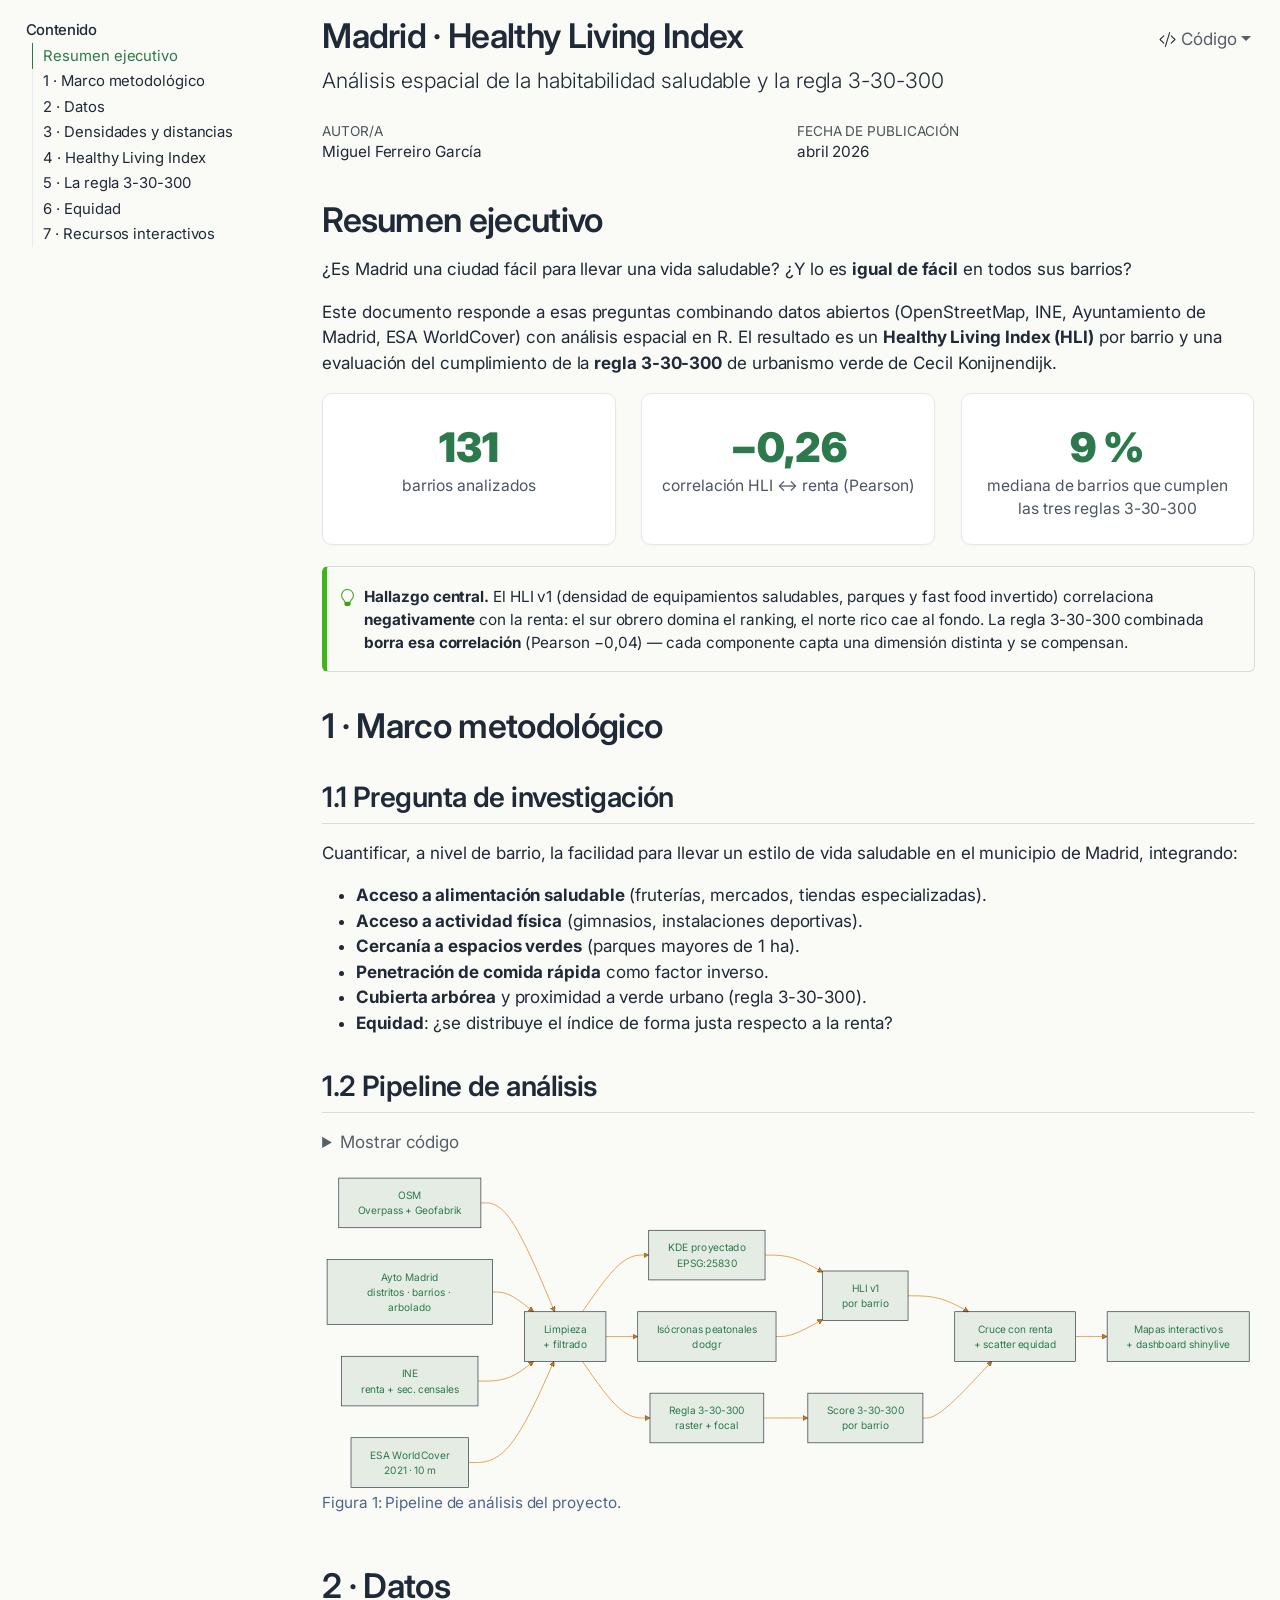
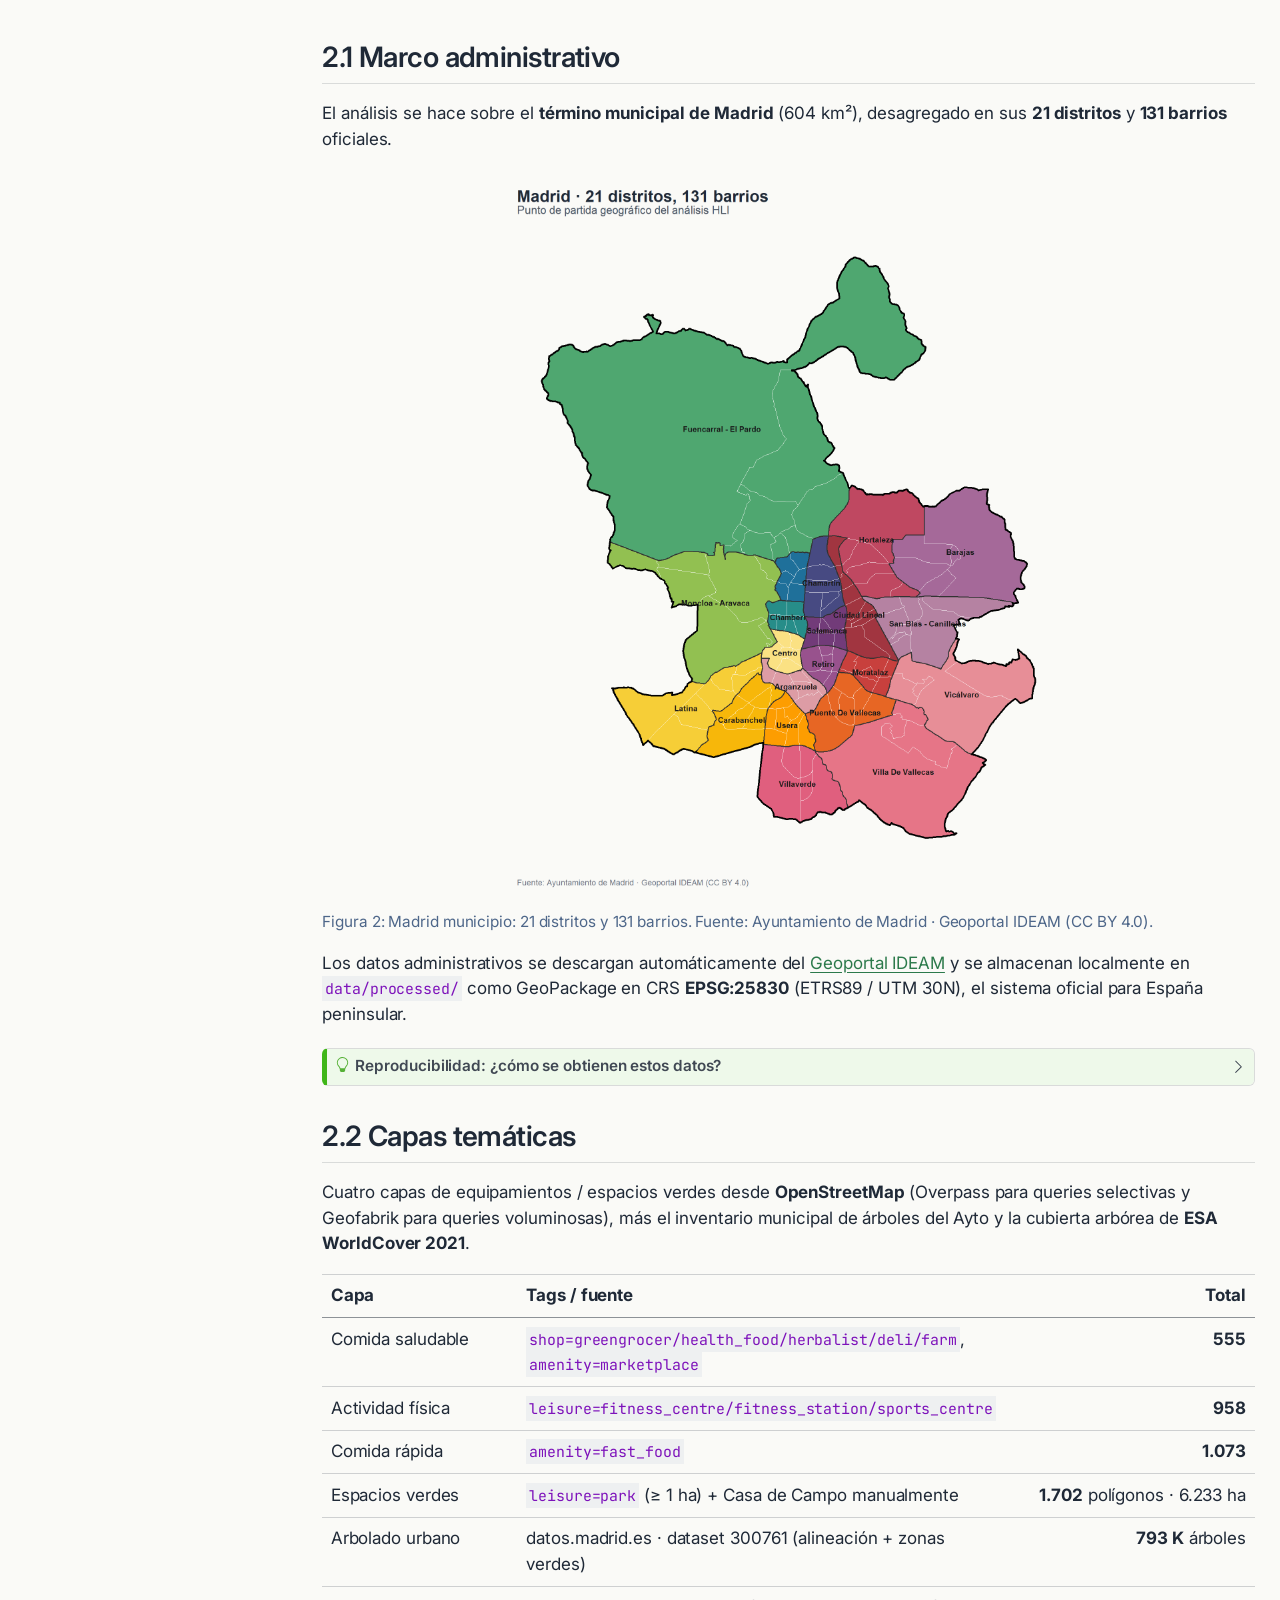
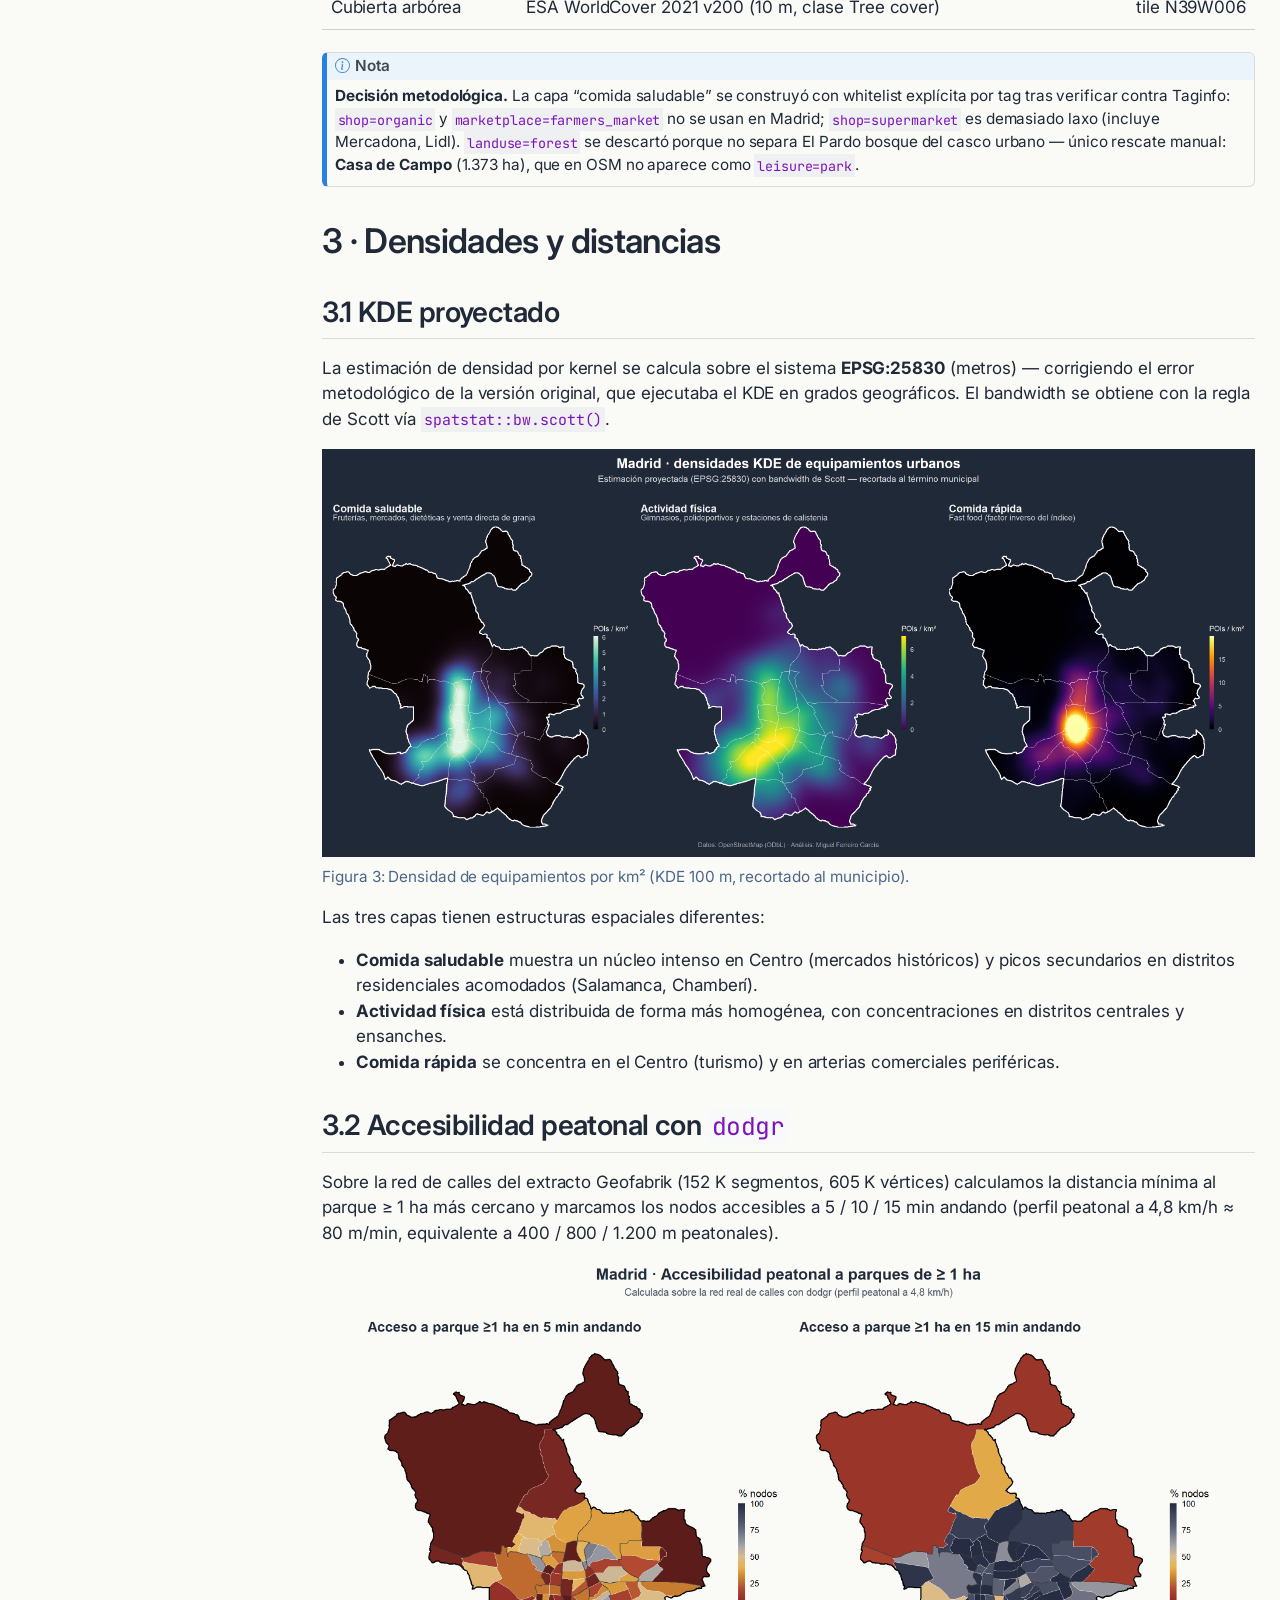
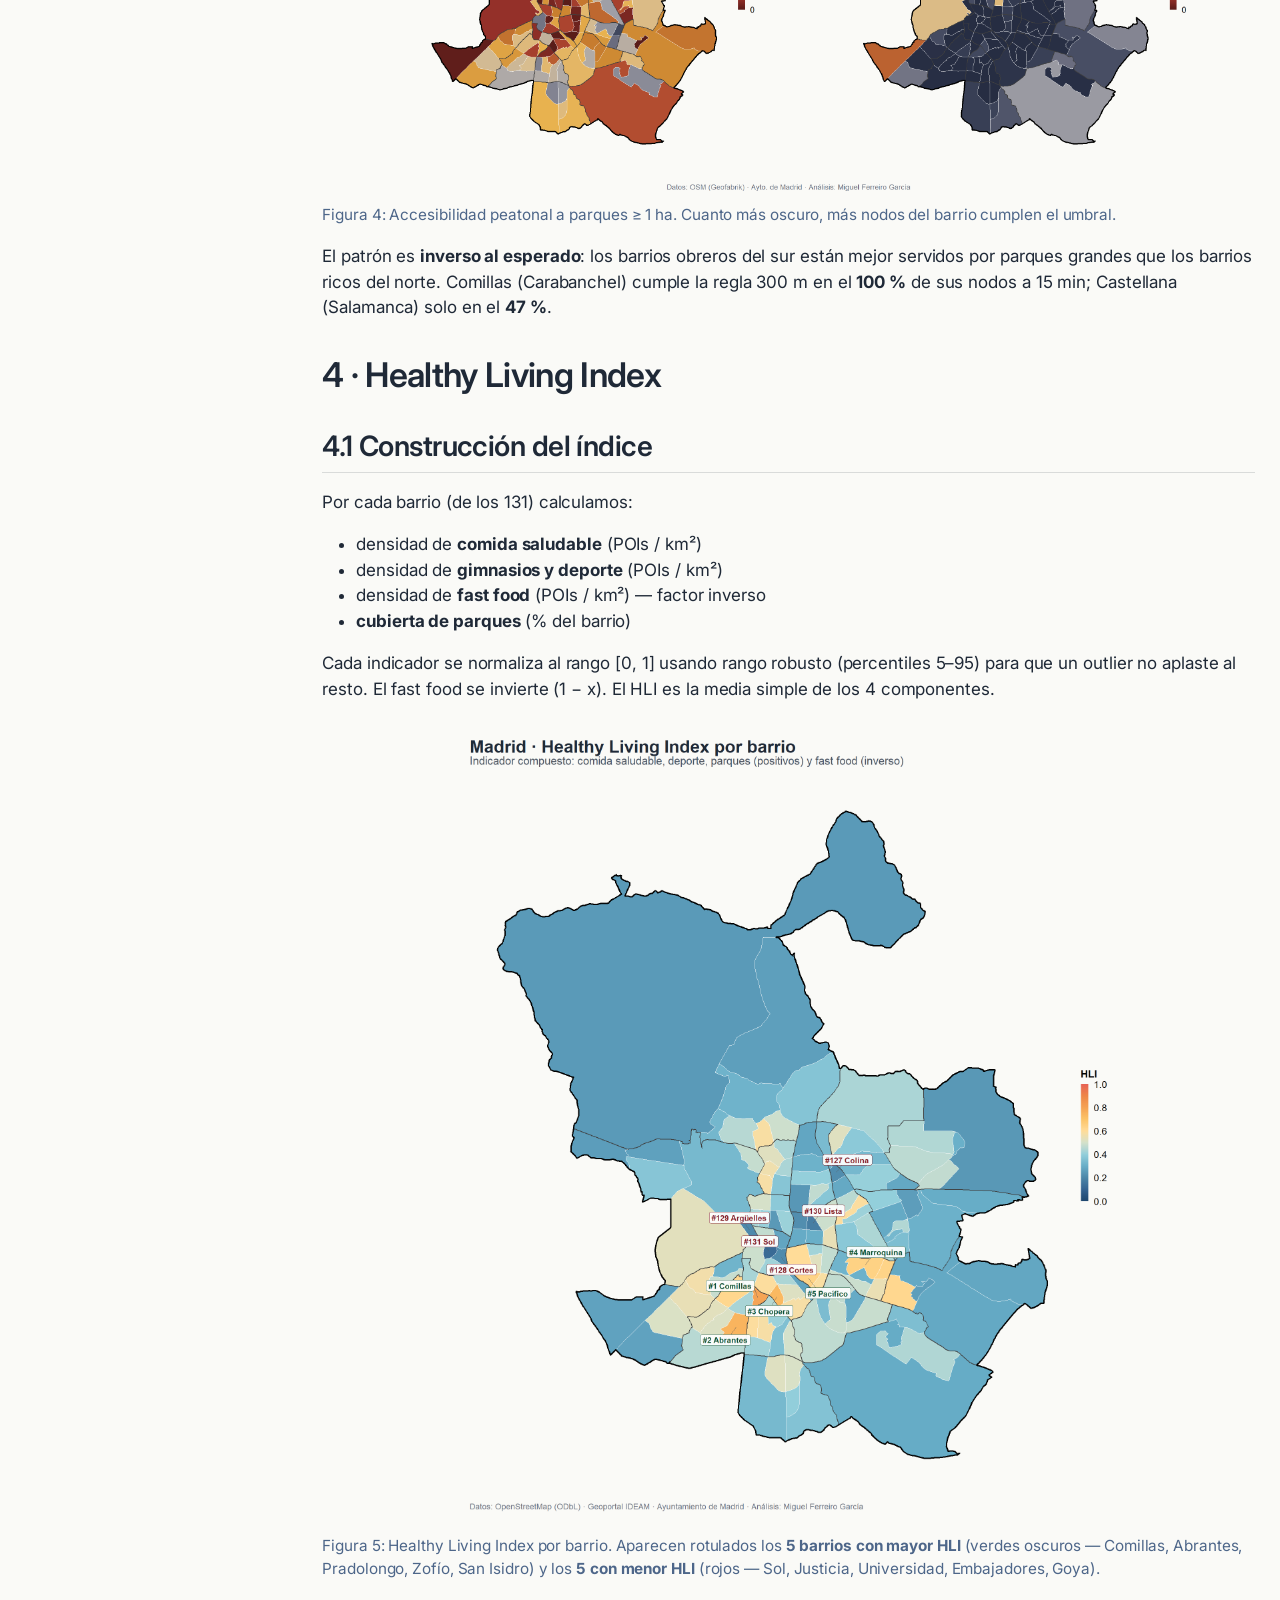
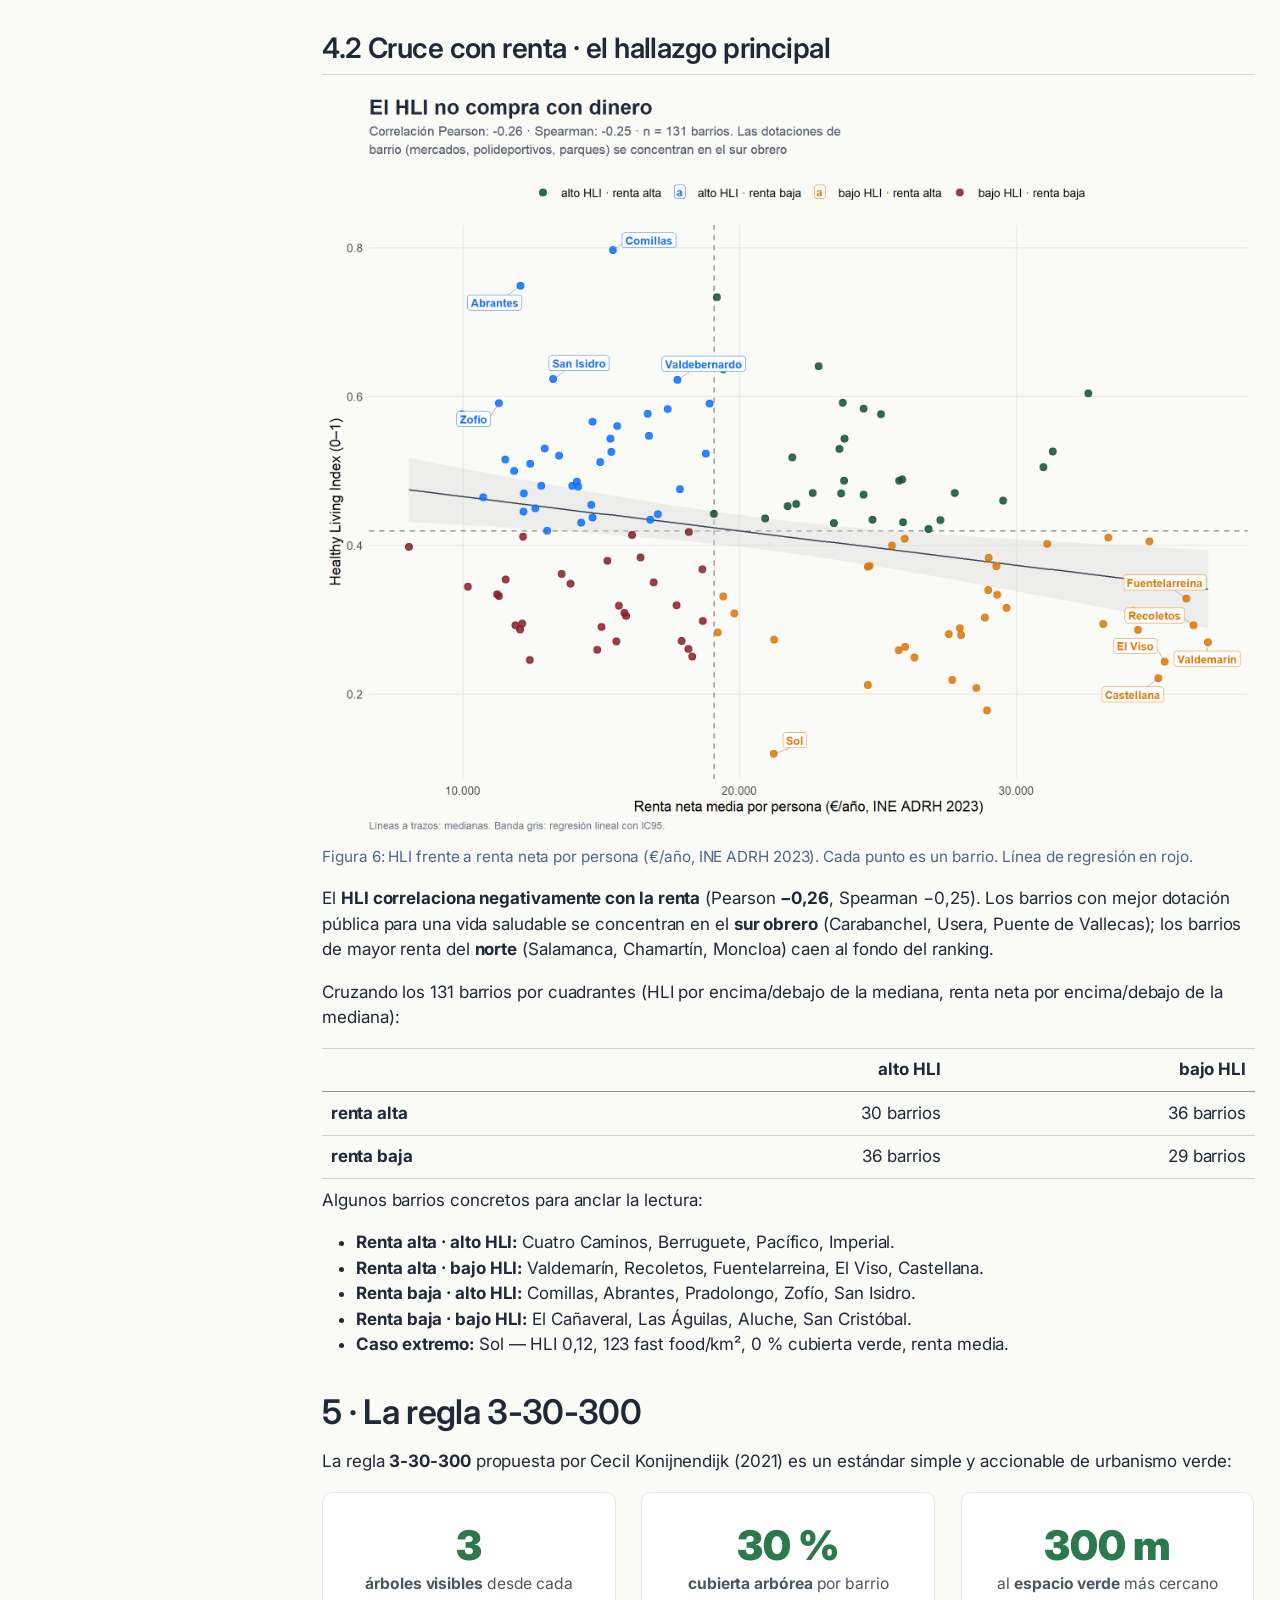
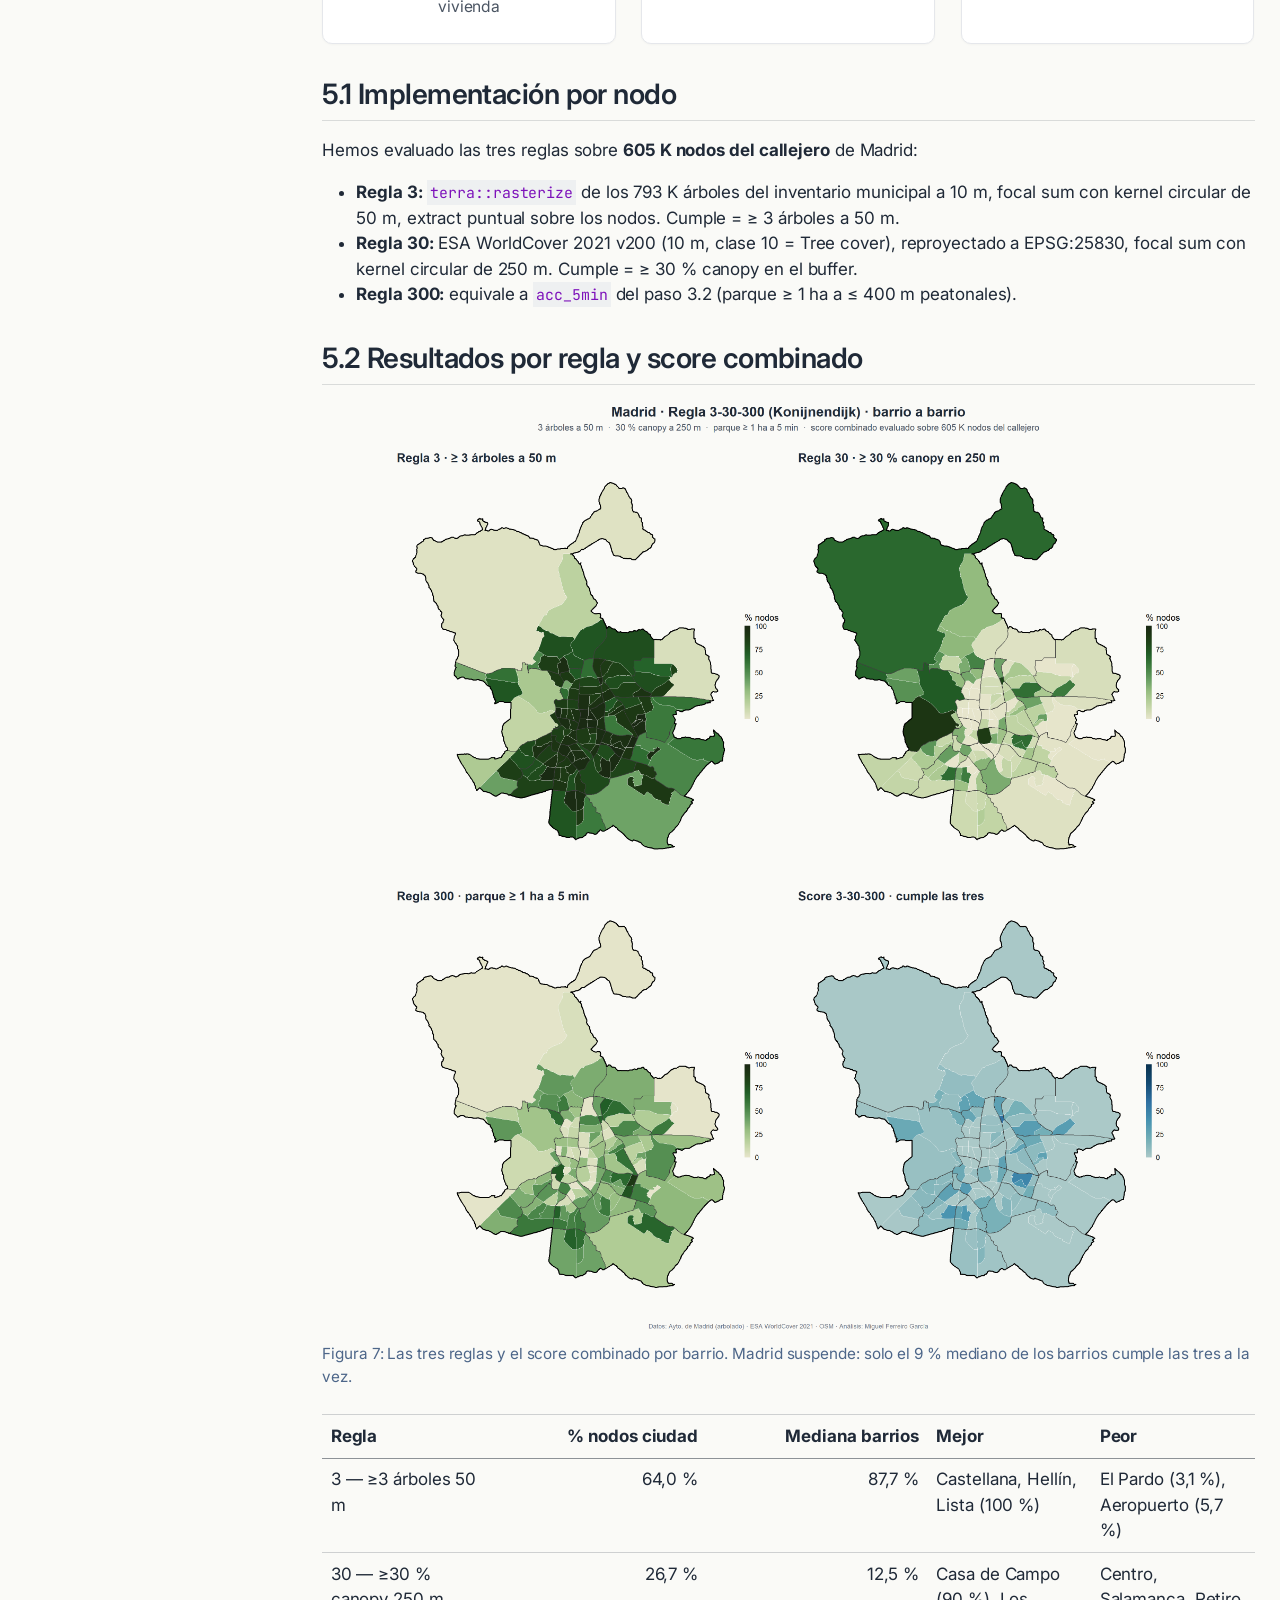
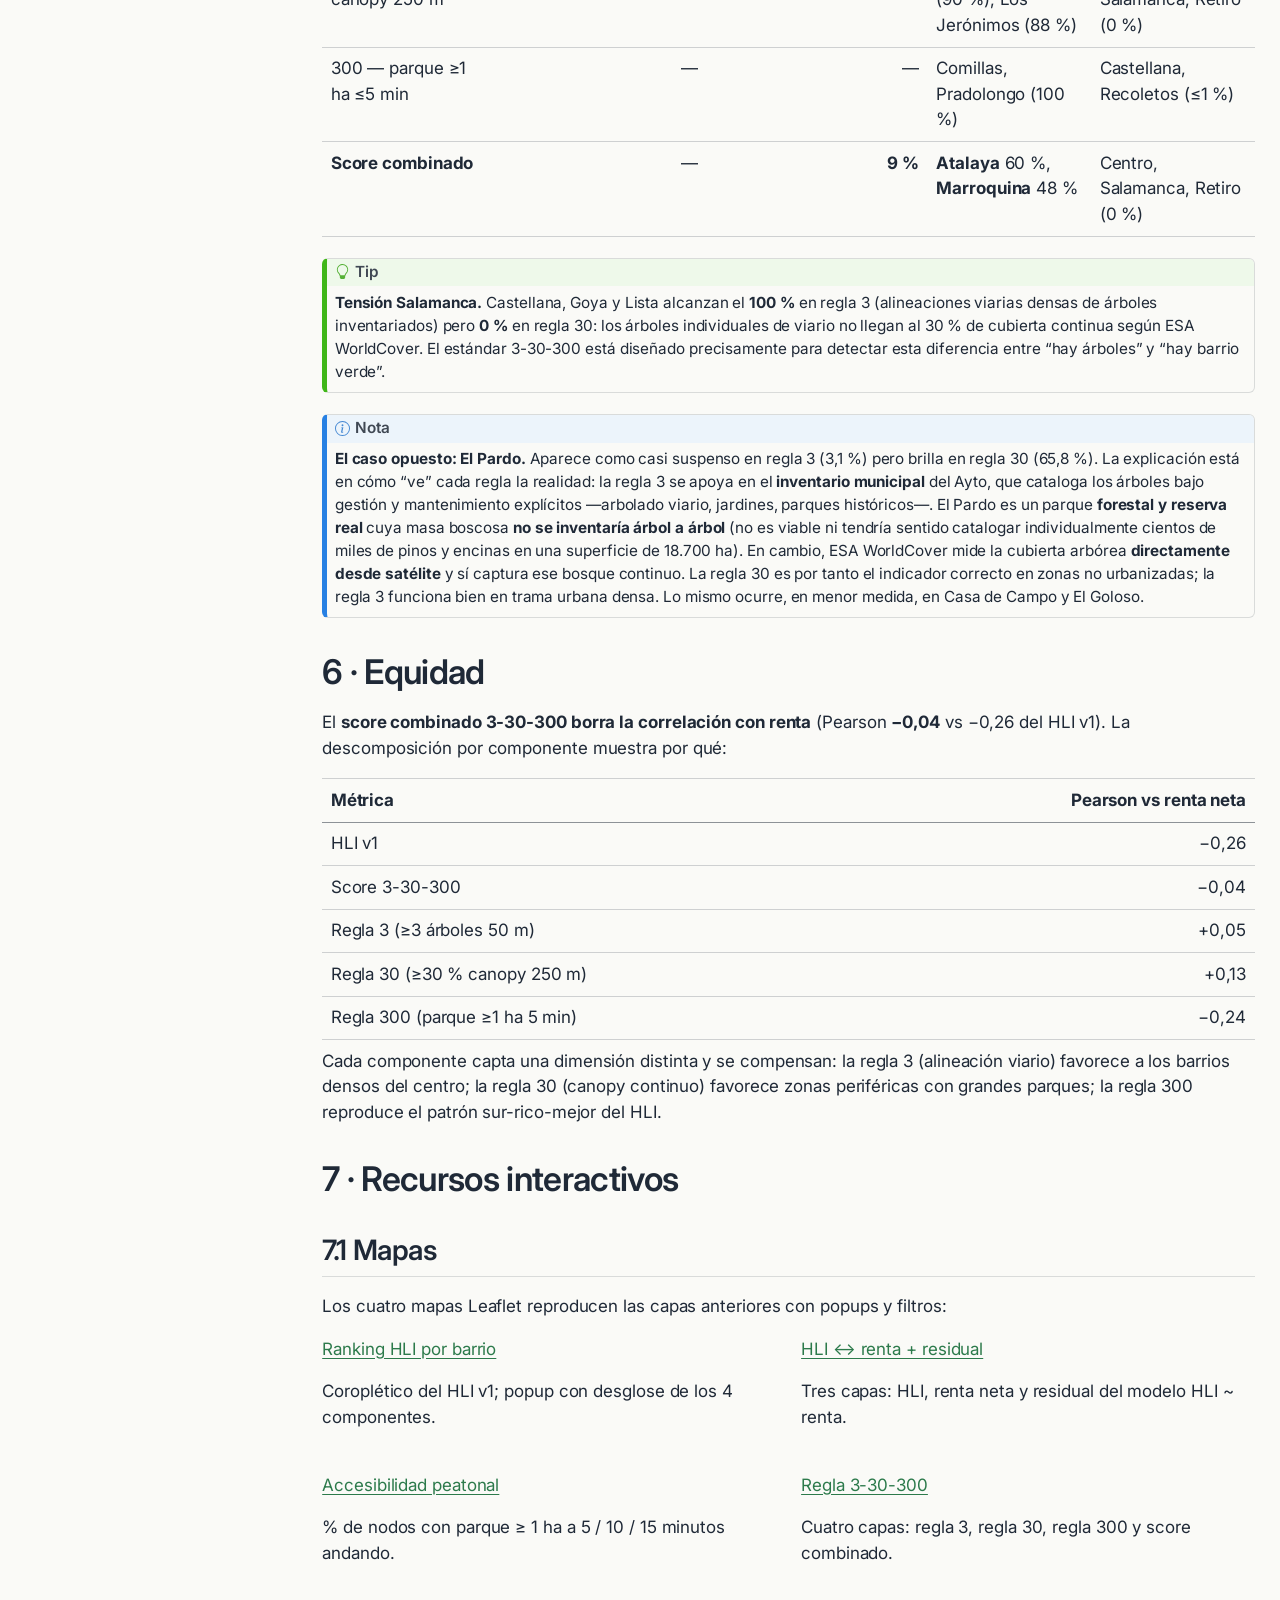
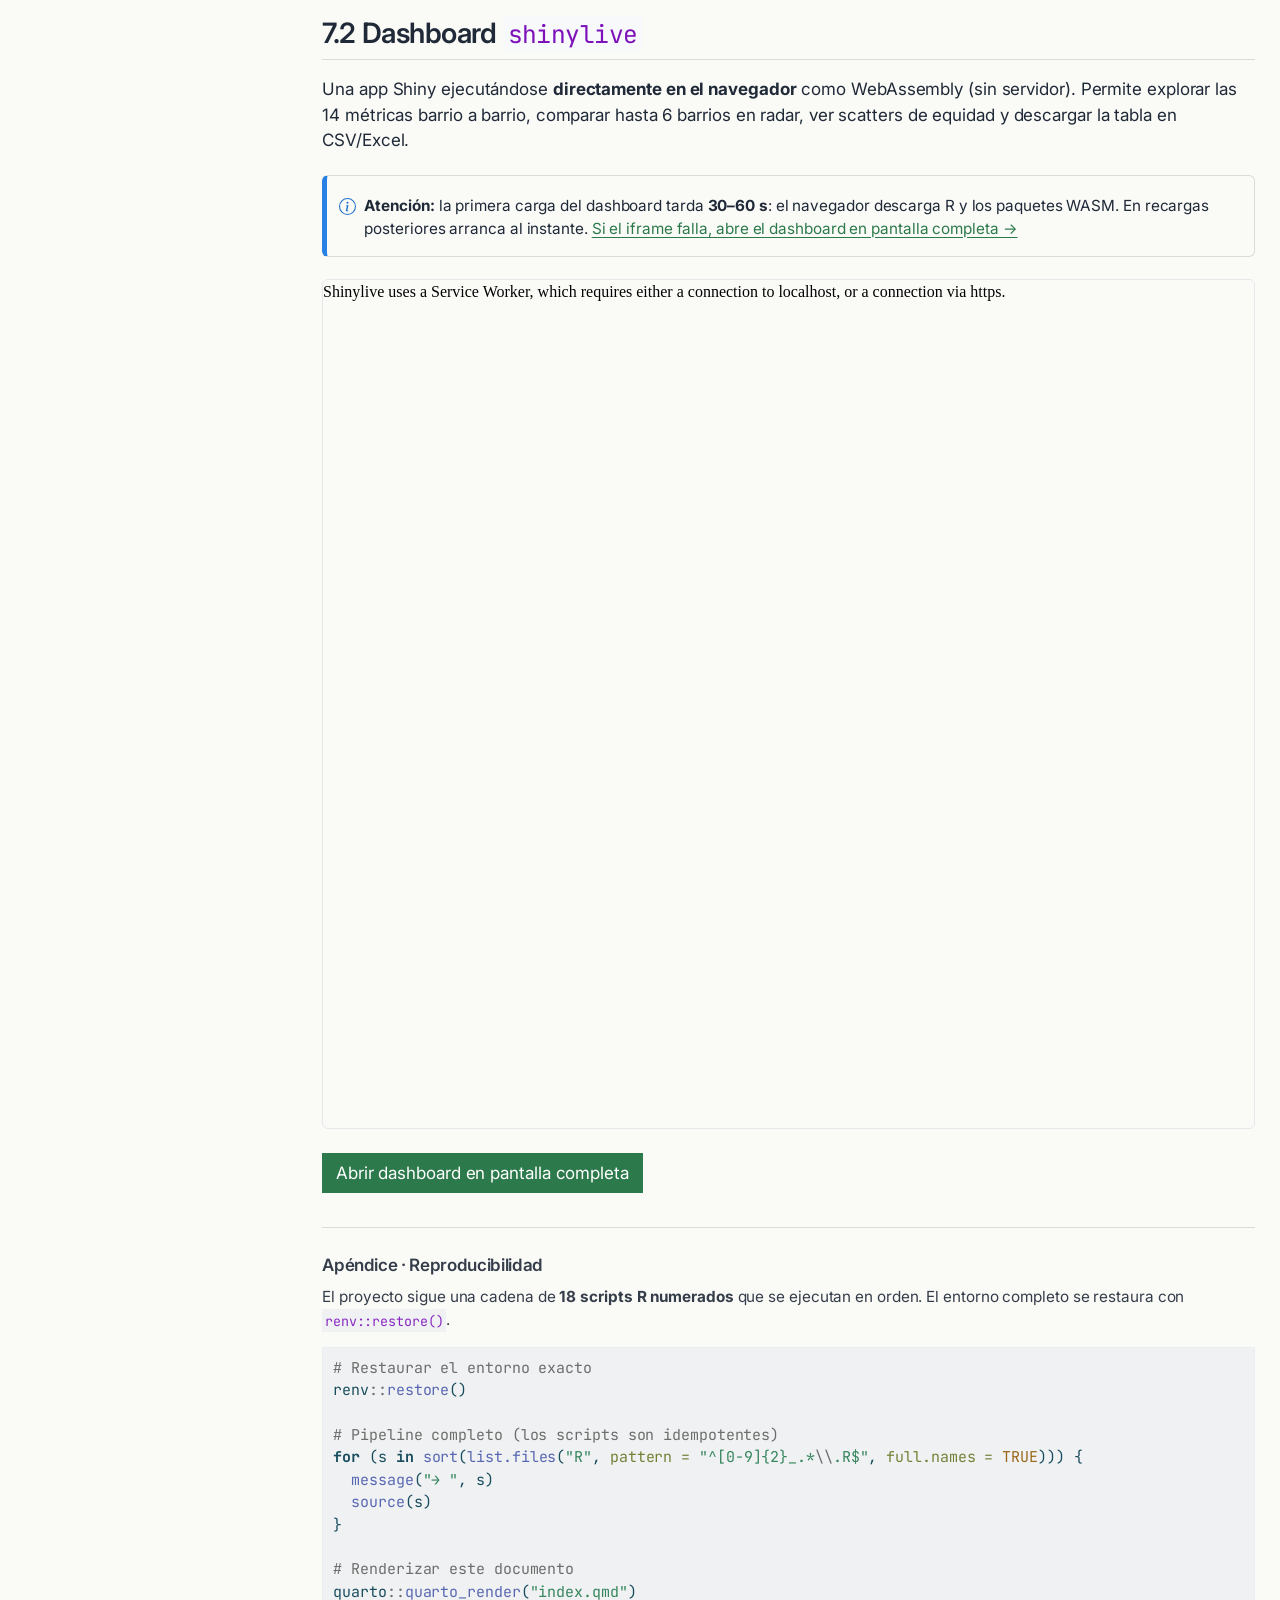
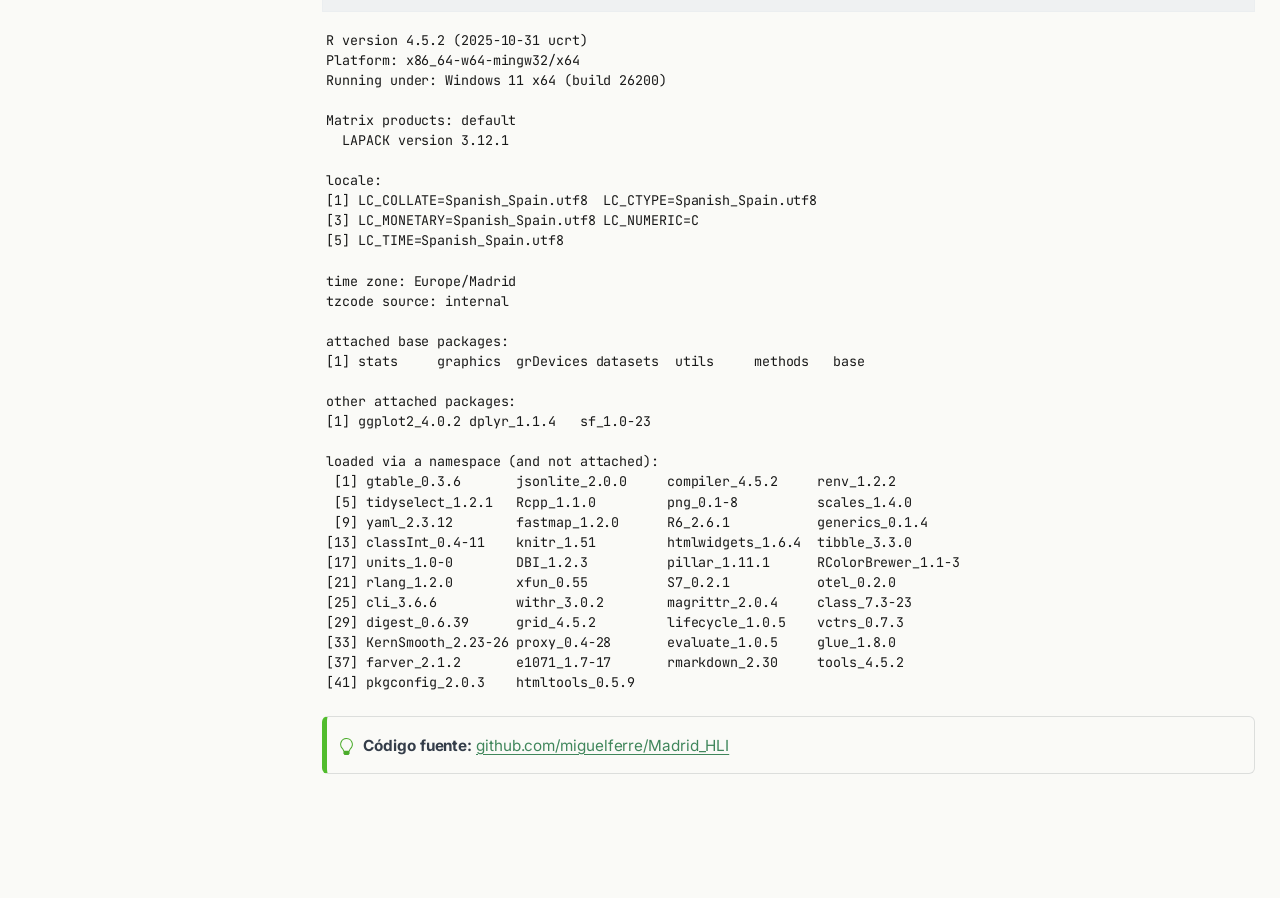
==== commit aec32ce1: "feat(landing): pulido editorial + fix de seguridad MapTiler key Cambios sobre la página académica: -" ====
--- a/docs/index.html
+++ b/docs/index.html
@@ -72,7 +72,7 @@
 <link href="index_files/libs/quarto-html/quarto-syntax-highlighting-93bdecd2dc2603caa7018afb3525f449.css" rel="stylesheet" id="quarto-text-highlighting-styles">
 <script src="index_files/libs/bootstrap/bootstrap.min.js"></script>
 <link href="index_files/libs/bootstrap/bootstrap-icons.css" rel="stylesheet">
-<link href="index_files/libs/bootstrap/bootstrap-952e7836cca52e02cca0e80cf66f0104.min.css" rel="stylesheet" append-hash="true" id="quarto-bootstrap" data-mode="light">
+<link href="index_files/libs/bootstrap/bootstrap-131d15927b8c7dd0474775f27e4cc35f.min.css" rel="stylesheet" append-hash="true" id="quarto-bootstrap" data-mode="light">
 <style>html{ scroll-behavior: smooth; }</style>
 <script src="index_files/libs/quarto-diagram/mermaid.min.js"></script>
 <script src="index_files/libs/quarto-diagram/mermaid-init.js"></script>
@@ -166,18 +166,18 @@
 <p>¿Es Madrid una ciudad fácil para llevar una vida saludable? ¿Y lo es <strong>igual de fácil</strong> en todos sus barrios?</p>
 <p>Este documento responde a esas preguntas combinando datos abiertos (OpenStreetMap, INE, Ayuntamiento de Madrid, ESA WorldCover) con análisis espacial en R. El resultado es un <strong>Healthy Living Index (HLI)</strong> por barrio y una evaluación del cumplimiento de la <strong>regla 3-30-300</strong> de urbanismo verde de Cecil Konijnendijk.</p>
 <div class="grid">
-<section id="section" class="level3 g-col-4 text-center">
-<h3 class="anchored" data-anchor-id="section"><strong>131</strong></h3>
+<div class="g-col-4 text-center">
+<p><span class="stat-number"><strong>131</strong></span></p>
 <p>barrios analizados</p>
-</section>
-<section id="section-1" class="level3 g-col-4 text-center">
-<h3 class="anchored" data-anchor-id="section-1"><strong>−0,26</strong></h3>
+</div>
+<div class="g-col-4 text-center">
+<p><span class="stat-number"><strong>−0,26</strong></span></p>
 <p>correlación HLI ↔︎ renta (Pearson)</p>
-</section>
-<section id="section-2" class="level3 g-col-4 text-center">
-<h3 class="anchored" data-anchor-id="section-2"><strong>9 %</strong></h3>
+</div>
+<div class="g-col-4 text-center">
+<p><span class="stat-number"><strong>9 %</strong></span></p>
 <p>mediana de barrios que cumplen las tres reglas 3-30-300</p>
-</section>
+</div>
 </div>
 <div class="callout callout-style-simple callout-tip">
 <div class="callout-body d-flex">
@@ -261,10 +261,6 @@
 <h2 class="anchored" data-anchor-id="marco-administrativo">2.1 Marco administrativo</h2>
 <p>El análisis se hace sobre el <strong>término municipal de Madrid</strong> (604 km²), desagregado en sus <strong>21 distritos</strong> y <strong>131 barrios</strong> oficiales.</p>
 <div class="cell">
-<details class="code-fold">
-<summary>Mostrar código</summary>
-<div class="code-copy-outer-scaffold"><div class="sourceCode cell-code" id="cb2"><pre class="sourceCode r code-with-copy"><code class="sourceCode r"><span id="cb2-1"><a href="#cb2-1" aria-hidden="true" tabindex="-1"></a>knitr<span class="sc">::</span><span class="fu">include_graphics</span>(<span class="st">"outputs/figures/01_distritos_barrios.png"</span>)</span></code></pre></div><button title="Copiar al portapapeles" class="code-copy-button"><i class="bi"></i></button></div>
-</details>
 <div class="cell-output-display">
 <div id="fig-mapa-base" class="quarto-float quarto-figure quarto-figure-center anchored">
 <figure class="quarto-float quarto-float-fig figure">
@@ -291,8 +287,8 @@
 </div>
 <div id="callout-1" class="callout-1-contents callout-collapse collapse">
 <div class="callout-body-container callout-body">
-<div class="code-copy-outer-scaffold"><div class="sourceCode" id="cb3"><pre class="sourceCode r code-with-copy"><code class="sourceCode r"><span id="cb3-1"><a href="#cb3-1" aria-hidden="true" tabindex="-1"></a><span class="fu">source</span>(<span class="st">"R/01_descargar_admin.R"</span>)  <span class="co"># descarga + limpieza</span></span>
-<span id="cb3-2"><a href="#cb3-2" aria-hidden="true" tabindex="-1"></a><span class="fu">source</span>(<span class="st">"R/02_mapa_base.R"</span>)        <span class="co"># mapa estático + interactivo</span></span></code></pre></div><button title="Copiar al portapapeles" class="code-copy-button"><i class="bi"></i></button></div>
+<div class="code-copy-outer-scaffold"><div class="sourceCode" id="cb2"><pre class="sourceCode r code-with-copy"><code class="sourceCode r"><span id="cb2-1"><a href="#cb2-1" aria-hidden="true" tabindex="-1"></a><span class="fu">source</span>(<span class="st">"R/01_descargar_admin.R"</span>)  <span class="co"># descarga + limpieza</span></span>
+<span id="cb2-2"><a href="#cb2-2" aria-hidden="true" tabindex="-1"></a><span class="fu">source</span>(<span class="st">"R/02_mapa_base.R"</span>)        <span class="co"># mapa estático + interactivo</span></span></code></pre></div><button title="Copiar al portapapeles" class="code-copy-button"><i class="bi"></i></button></div>
 <p>El script descarga los shapefiles desde el geoportal, los reproyecta a EPSG:25830, valida la geometría y deriva el polígono del término municipal por unión de los 21 distritos.</p>
 </div>
 </div>
@@ -368,10 +364,6 @@
 <h2 class="anchored" data-anchor-id="kde-proyectado">3.1 KDE proyectado</h2>
 <p>La estimación de densidad por kernel se calcula sobre el sistema <strong>EPSG:25830</strong> (metros) — corrigiendo el error metodológico de la versión original, que ejecutaba el KDE en grados geográficos. El bandwidth se obtiene con la regla de Scott vía <code>spatstat::bw.scott()</code>.</p>
 <div class="cell">
-<details class="code-fold">
-<summary>Mostrar código</summary>
-<div class="code-copy-outer-scaffold"><div class="sourceCode cell-code" id="cb4"><pre class="sourceCode r code-with-copy"><code class="sourceCode r"><span id="cb4-1"><a href="#cb4-1" aria-hidden="true" tabindex="-1"></a>knitr<span class="sc">::</span><span class="fu">include_graphics</span>(<span class="st">"outputs/figures/02_kde_panel.png"</span>)</span></code></pre></div><button title="Copiar al portapapeles" class="code-copy-button"><i class="bi"></i></button></div>
-</details>
 <div class="cell-output-display">
 <div id="fig-kde" class="quarto-float quarto-figure quarto-figure-center anchored">
 <figure class="quarto-float quarto-float-fig figure">
@@ -396,10 +388,6 @@
 <h2 class="anchored" data-anchor-id="accesibilidad-peatonal-con-dodgr">3.2 Accesibilidad peatonal con <code>dodgr</code></h2>
 <p>Sobre la red de calles del extracto Geofabrik (152 K segmentos, 605 K vértices) calculamos la distancia mínima al parque ≥ 1 ha más cercano y marcamos los nodos accesibles a 5 / 10 / 15 min andando (perfil peatonal a 4,8 km/h ≈ 80 m/min, equivalente a 400 / 800 / 1.200 m peatonales).</p>
 <div class="cell">
-<details class="code-fold">
-<summary>Mostrar código</summary>
-<div class="code-copy-outer-scaffold"><div class="sourceCode cell-code" id="cb5"><pre class="sourceCode r code-with-copy"><code class="sourceCode r"><span id="cb5-1"><a href="#cb5-1" aria-hidden="true" tabindex="-1"></a>knitr<span class="sc">::</span><span class="fu">include_graphics</span>(<span class="st">"outputs/figures/09_panel_accesibilidad.png"</span>)</span></code></pre></div><button title="Copiar al portapapeles" class="code-copy-button"><i class="bi"></i></button></div>
-</details>
 <div class="cell-output-display">
 <div id="fig-acc" class="quarto-float quarto-figure quarto-figure-center anchored">
 <figure class="quarto-float quarto-float-fig figure">
@@ -429,10 +417,6 @@
 </ul>
 <p>Cada indicador se normaliza al rango [0, 1] usando rango robusto (percentiles 5–95) para que un outlier no aplaste al resto. El fast food se invierte (1 − x). El HLI es la media simple de los 4 componentes.</p>
 <div class="cell">
-<details class="code-fold">
-<summary>Mostrar código</summary>
-<div class="code-copy-outer-scaffold"><div class="sourceCode cell-code" id="cb6"><pre class="sourceCode r code-with-copy"><code class="sourceCode r"><span id="cb6-1"><a href="#cb6-1" aria-hidden="true" tabindex="-1"></a>knitr<span class="sc">::</span><span class="fu">include_graphics</span>(<span class="st">"outputs/figures/03_hli_choropleth.png"</span>)</span></code></pre></div><button title="Copiar al portapapeles" class="code-copy-button"><i class="bi"></i></button></div>
-</details>
 <div class="cell-output-display">
 <div id="fig-hli" class="quarto-float quarto-figure quarto-figure-center anchored">
 <figure class="quarto-float quarto-float-fig figure">
@@ -440,7 +424,7 @@
 <img src="outputs/figures/03_hli_choropleth.png" class="img-fluid figure-img" width="807">
 </div>
 <figcaption class="quarto-float-caption-bottom quarto-float-caption quarto-float-fig" id="fig-hli-caption-0ceaefa1-69ba-4598-a22c-09a6ac19f8ca">
-Figura&nbsp;5: Healthy Living Index por barrio.
+Figura&nbsp;5: Healthy Living Index por barrio. Aparecen rotulados los <strong>5 barrios con mayor HLI</strong> (verdes oscuros — Comillas, Abrantes, Pradolongo, Zofío, San Isidro) y los <strong>5 con menor HLI</strong> (rojos — Sol, Justicia, Universidad, Embajadores, Goya).
 </figcaption>
 </figure>
 </div>
@@ -450,15 +434,11 @@
 <section id="cruce-con-renta-el-hallazgo-principal" class="level2">
 <h2 class="anchored" data-anchor-id="cruce-con-renta-el-hallazgo-principal">4.2 Cruce con renta · el hallazgo principal</h2>
 <div class="cell">
-<details class="code-fold">
-<summary>Mostrar código</summary>
-<div class="code-copy-outer-scaffold"><div class="sourceCode cell-code" id="cb7"><pre class="sourceCode r code-with-copy"><code class="sourceCode r"><span id="cb7-1"><a href="#cb7-1" aria-hidden="true" tabindex="-1"></a>knitr<span class="sc">::</span><span class="fu">include_graphics</span>(<span class="st">"outputs/figures/05_hli_vs_renta.png"</span>)</span></code></pre></div><button title="Copiar al portapapeles" class="code-copy-button"><i class="bi"></i></button></div>
-</details>
 <div class="cell-output-display">
 <div id="fig-equidad" class="quarto-float quarto-figure quarto-figure-center anchored">
 <figure class="quarto-float quarto-float-fig figure">
 <div aria-describedby="fig-equidad-caption-0ceaefa1-69ba-4598-a22c-09a6ac19f8ca">
-<img src="outputs/figures/05_hli_vs_renta.png" class="img-fluid figure-img" width="733">
+<img src="outputs/figures/05_hli_vs_renta.png" class="img-fluid figure-img" style="width:100.0%">
 </div>
 <figcaption class="quarto-float-caption-bottom quarto-float-caption quarto-float-fig" id="fig-equidad-caption-0ceaefa1-69ba-4598-a22c-09a6ac19f8ca">
 Figura&nbsp;6: HLI frente a renta neta por persona (€/año, INE ADRH 2023). Cada punto es un barrio. Línea de regresión en rojo.
@@ -468,31 +448,35 @@
 </div>
 </div>
 <p>El <strong>HLI correlaciona negativamente con la renta</strong> (Pearson <strong>−0,26</strong>, Spearman −0,25). Los barrios con mejor dotación pública para una vida saludable se concentran en el <strong>sur obrero</strong> (Carabanchel, Usera, Puente de Vallecas); los barrios de mayor renta del <strong>norte</strong> (Salamanca, Chamartín, Moncloa) caen al fondo del ranking.</p>
+<p>Cruzando los 131 barrios por cuadrantes (HLI por encima/debajo de la mediana, renta neta por encima/debajo de la mediana):</p>
 <table class="caption-top table">
 <thead>
 <tr class="header">
 <th></th>
-<th>alto HLI</th>
-<th>bajo HLI</th>
+<th style="text-align: right;">alto HLI</th>
+<th style="text-align: right;">bajo HLI</th>
 </tr>
 </thead>
 <tbody>
 <tr class="odd">
 <td><strong>renta alta</strong></td>
-<td>30 barrios</td>
-<td>36 barrios — <em>trampas</em></td>
+<td style="text-align: right;">30 barrios</td>
+<td style="text-align: right;">36 barrios</td>
 </tr>
 <tr class="even">
 <td><strong>renta baja</strong></td>
-<td>36 barrios — <em>gangas</em></td>
-<td>29 barrios</td>
+<td style="text-align: right;">36 barrios</td>
+<td style="text-align: right;">29 barrios</td>
 </tr>
 </tbody>
 </table>
+<p>Algunos barrios concretos para anclar la lectura:</p>
 <ul>
-<li><em>Top “gangas”:</em> Comillas, Abrantes, Pradolongo, Zofío, San Isidro</li>
-<li><em>Top “trampas”:</em> Valdemarín, Recoletos, Fuentelarreina, El Viso, Castellana</li>
-<li><em>Caso extremo:</em> Sol — HLI 0,12, 123 fast food/km², 0 % cubierta verde</li>
+<li><strong>Renta alta · alto HLI:</strong> Cuatro Caminos, Berruguete, Pacífico, Imperial.</li>
+<li><strong>Renta alta · bajo HLI:</strong> Valdemarín, Recoletos, Fuentelarreina, El Viso, Castellana.</li>
+<li><strong>Renta baja · alto HLI:</strong> Comillas, Abrantes, Pradolongo, Zofío, San Isidro.</li>
+<li><strong>Renta baja · bajo HLI:</strong> El Cañaveral, Las Águilas, Aluche, San Cristóbal.</li>
+<li><strong>Caso extremo:</strong> Sol — HLI 0,12, 123 fast food/km², 0 % cubierta verde, renta media.</li>
 </ul>
 </section>
 </section>
@@ -500,18 +484,18 @@
 <h1>5 · La regla 3-30-300</h1>
 <p>La regla <strong>3-30-300</strong> propuesta por Cecil Konijnendijk (2021) es un estándar simple y accionable de urbanismo verde:</p>
 <div class="grid">
-<section id="section-3" class="level3 g-col-4 text-center">
-<h3 class="anchored" data-anchor-id="section-3">3</h3>
+<div class="g-col-4 text-center">
+<p><span class="stat-number"><strong>3</strong></span></p>
 <p><strong>árboles visibles</strong> desde cada vivienda</p>
-</section>
-<section id="section-4" class="level3 g-col-4 text-center">
-<h3 class="anchored" data-anchor-id="section-4">30 %</h3>
+</div>
+<div class="g-col-4 text-center">
+<p><span class="stat-number"><strong>30 %</strong></span></p>
 <p><strong>cubierta arbórea</strong> por barrio</p>
-</section>
-<section id="m" class="level3 g-col-4 text-center">
-<h3 class="anchored" data-anchor-id="m">300 m</h3>
+</div>
+<div class="g-col-4 text-center">
+<p><span class="stat-number"><strong>300 m</strong></span></p>
 <p>al <strong>espacio verde</strong> más cercano</p>
-</section>
+</div>
 </div>
 <section id="implementación-por-nodo" class="level2">
 <h2 class="anchored" data-anchor-id="implementación-por-nodo">5.1 Implementación por nodo</h2>
@@ -525,10 +509,6 @@
 <section id="resultados-por-regla-y-score-combinado" class="level2">
 <h2 class="anchored" data-anchor-id="resultados-por-regla-y-score-combinado">5.2 Resultados por regla y score combinado</h2>
 <div class="cell">
-<details class="code-fold">
-<summary>Mostrar código</summary>
-<div class="code-copy-outer-scaffold"><div class="sourceCode cell-code" id="cb8"><pre class="sourceCode r code-with-copy"><code class="sourceCode r"><span id="cb8-1"><a href="#cb8-1" aria-hidden="true" tabindex="-1"></a>knitr<span class="sc">::</span><span class="fu">include_graphics</span>(<span class="st">"outputs/figures/14_panel_3_30_300.png"</span>)</span></code></pre></div><button title="Copiar al portapapeles" class="code-copy-button"><i class="bi"></i></button></div>
-</details>
 <div class="cell-output-display">
 <div id="fig-3-30-300" class="quarto-float quarto-figure quarto-figure-center anchored">
 <figure class="quarto-float quarto-float-fig figure">
@@ -603,6 +583,19 @@
 <p><strong>Tensión Salamanca.</strong> Castellana, Goya y Lista alcanzan el <strong>100 %</strong> en regla 3 (alineaciones viarias densas de árboles inventariados) pero <strong>0 %</strong> en regla 30: los árboles individuales de viario no llegan al 30 % de cubierta continua según ESA WorldCover. El estándar 3-30-300 está diseñado precisamente para detectar esta diferencia entre “hay árboles” y “hay barrio verde”.</p>
 </div>
 </div>
+<div class="callout callout-style-default callout-note callout-titled">
+<div class="callout-header d-flex align-content-center">
+<div class="callout-icon-container">
+<i class="callout-icon"></i>
+</div>
+<div class="callout-title-container flex-fill">
+Nota
+</div>
+</div>
+<div class="callout-body-container callout-body">
+<p><strong>El caso opuesto: El Pardo.</strong> Aparece como casi suspenso en regla 3 (3,1 %) pero brilla en regla 30 (65,8 %). La explicación está en cómo “ve” cada regla la realidad: la regla 3 se apoya en el <strong>inventario municipal</strong> del Ayto, que cataloga los árboles bajo gestión y mantenimiento explícitos —arbolado viario, jardines, parques históricos—. El Pardo es un parque <strong>forestal y reserva real</strong> cuya masa boscosa <strong>no se inventaría árbol a árbol</strong> (no es viable ni tendría sentido catalogar individualmente cientos de miles de pinos y encinas en una superficie de 18.700 ha). En cambio, ESA WorldCover mide la cubierta arbórea <strong>directamente desde satélite</strong> y sí captura ese bosque continuo. La regla 30 es por tanto el indicador correcto en zonas no urbanizadas; la regla 3 funciona bien en trama urbana densa. Lo mismo ocurre, en menor medida, en Casa de Campo y El Goloso.</p>
+</div>
+</div>
 </section>
 </section>
 <section id="equidad" class="level1">
@@ -687,22 +680,18 @@
 <div id="quarto-appendix" class="default"><section id="apéndice-reproducibilidad" class="level1 appendix"><h2 class="anchored quarto-appendix-heading">Apéndice · Reproducibilidad</h2><div class="quarto-appendix-contents">
 
 <p>El proyecto sigue una cadena de <strong>18 scripts R numerados</strong> que se ejecutan en orden. El entorno completo se restaura con <code>renv::restore()</code>.</p>
-<div class="code-copy-outer-scaffold"><div class="sourceCode" id="cb9"><pre class="sourceCode r code-with-copy"><code class="sourceCode r"><span id="cb9-1"><a href="#cb9-1" aria-hidden="true" tabindex="-1"></a><span class="co"># Restaurar el entorno exacto</span></span>
-<span id="cb9-2"><a href="#cb9-2" aria-hidden="true" tabindex="-1"></a>renv<span class="sc">::</span><span class="fu">restore</span>()</span>
-<span id="cb9-3"><a href="#cb9-3" aria-hidden="true" tabindex="-1"></a></span>
-<span id="cb9-4"><a href="#cb9-4" aria-hidden="true" tabindex="-1"></a><span class="co"># Pipeline completo (los scripts son idempotentes)</span></span>
-<span id="cb9-5"><a href="#cb9-5" aria-hidden="true" tabindex="-1"></a><span class="cf">for</span> (s <span class="cf">in</span> <span class="fu">sort</span>(<span class="fu">list.files</span>(<span class="st">"R"</span>, <span class="at">pattern =</span> <span class="st">"^[0-9]{2}_.*</span><span class="sc">\\</span><span class="st">.R$"</span>, <span class="at">full.names =</span> <span class="cn">TRUE</span>))) {</span>
-<span id="cb9-6"><a href="#cb9-6" aria-hidden="true" tabindex="-1"></a>  <span class="fu">message</span>(<span class="st">"→ "</span>, s)</span>
-<span id="cb9-7"><a href="#cb9-7" aria-hidden="true" tabindex="-1"></a>  <span class="fu">source</span>(s)</span>
-<span id="cb9-8"><a href="#cb9-8" aria-hidden="true" tabindex="-1"></a>}</span>
-<span id="cb9-9"><a href="#cb9-9" aria-hidden="true" tabindex="-1"></a></span>
-<span id="cb9-10"><a href="#cb9-10" aria-hidden="true" tabindex="-1"></a><span class="co"># Renderizar este documento</span></span>
-<span id="cb9-11"><a href="#cb9-11" aria-hidden="true" tabindex="-1"></a>quarto<span class="sc">::</span><span class="fu">quarto_render</span>(<span class="st">"index.qmd"</span>)</span></code></pre></div><button title="Copiar al portapapeles" class="code-copy-button"><i class="bi"></i></button></div>
+<div class="code-copy-outer-scaffold"><div class="sourceCode" id="cb3"><pre class="sourceCode r code-with-copy"><code class="sourceCode r"><span id="cb3-1"><a href="#cb3-1" aria-hidden="true" tabindex="-1"></a><span class="co"># Restaurar el entorno exacto</span></span>
+<span id="cb3-2"><a href="#cb3-2" aria-hidden="true" tabindex="-1"></a>renv<span class="sc">::</span><span class="fu">restore</span>()</span>
+<span id="cb3-3"><a href="#cb3-3" aria-hidden="true" tabindex="-1"></a></span>
+<span id="cb3-4"><a href="#cb3-4" aria-hidden="true" tabindex="-1"></a><span class="co"># Pipeline completo (los scripts son idempotentes)</span></span>
+<span id="cb3-5"><a href="#cb3-5" aria-hidden="true" tabindex="-1"></a><span class="cf">for</span> (s <span class="cf">in</span> <span class="fu">sort</span>(<span class="fu">list.files</span>(<span class="st">"R"</span>, <span class="at">pattern =</span> <span class="st">"^[0-9]{2}_.*</span><span class="sc">\\</span><span class="st">.R$"</span>, <span class="at">full.names =</span> <span class="cn">TRUE</span>))) {</span>
+<span id="cb3-6"><a href="#cb3-6" aria-hidden="true" tabindex="-1"></a>  <span class="fu">message</span>(<span class="st">"→ "</span>, s)</span>
+<span id="cb3-7"><a href="#cb3-7" aria-hidden="true" tabindex="-1"></a>  <span class="fu">source</span>(s)</span>
+<span id="cb3-8"><a href="#cb3-8" aria-hidden="true" tabindex="-1"></a>}</span>
+<span id="cb3-9"><a href="#cb3-9" aria-hidden="true" tabindex="-1"></a></span>
+<span id="cb3-10"><a href="#cb3-10" aria-hidden="true" tabindex="-1"></a><span class="co"># Renderizar este documento</span></span>
+<span id="cb3-11"><a href="#cb3-11" aria-hidden="true" tabindex="-1"></a>quarto<span class="sc">::</span><span class="fu">quarto_render</span>(<span class="st">"index.qmd"</span>)</span></code></pre></div><button title="Copiar al portapapeles" class="code-copy-button"><i class="bi"></i></button></div>
 <div class="cell">
-<details class="code-fold">
-<summary>Información de la sesión R</summary>
-<div class="code-copy-outer-scaffold"><div class="sourceCode cell-code" id="cb10"><pre class="sourceCode r code-with-copy"><code class="sourceCode r"><span id="cb10-1"><a href="#cb10-1" aria-hidden="true" tabindex="-1"></a><span class="fu">sessionInfo</span>()</span></code></pre></div><button title="Copiar al portapapeles" class="code-copy-button"><i class="bi"></i></button></div>
-</details>
 <div class="cell-output cell-output-stdout">
 <pre><code>R version 4.5.2 (2025-10-31 ucrt)
 Platform: x86_64-w64-mingw32/x64
@@ -1204,371 +1193,381 @@
     }
   });
   </script><div class="modal fade" id="quarto-embedded-source-code-modal" tabindex="-1" aria-labelledby="quarto-embedded-source-code-modal-label" aria-hidden="true"><div class="modal-dialog modal-dialog-scrollable"><div class="modal-content"><div class="modal-header"><h5 class="modal-title" id="quarto-embedded-source-code-modal-label">Ejecutar el código</h5><button class="btn-close" data-bs-dismiss="modal"></button></div><div class="modal-body"><div class="">
-<div class="code-copy-outer-scaffold"><div class="sourceCode" id="cb12" data-shortcodes="false"><pre class="sourceCode markdown code-with-copy"><code class="sourceCode markdown"><span id="cb12-1"><a href="#cb12-1" aria-hidden="true" tabindex="-1"></a><span class="co">---</span></span>
-<span id="cb12-2"><a href="#cb12-2" aria-hidden="true" tabindex="-1"></a><span class="an">title:</span><span class="co"> "Madrid · Healthy Living Index"</span></span>
-<span id="cb12-3"><a href="#cb12-3" aria-hidden="true" tabindex="-1"></a><span class="an">subtitle:</span><span class="co"> "Análisis espacial de la habitabilidad saludable y la regla 3-30-300"</span></span>
-<span id="cb12-4"><a href="#cb12-4" aria-hidden="true" tabindex="-1"></a><span class="an">author:</span><span class="co"> "Miguel Ferreiro García"</span></span>
-<span id="cb12-5"><a href="#cb12-5" aria-hidden="true" tabindex="-1"></a><span class="an">date:</span><span class="co"> today</span></span>
-<span id="cb12-6"><a href="#cb12-6" aria-hidden="true" tabindex="-1"></a><span class="an">date-format:</span><span class="co"> "MMMM YYYY"</span></span>
-<span id="cb12-7"><a href="#cb12-7" aria-hidden="true" tabindex="-1"></a><span class="an">lang:</span><span class="co"> es</span></span>
-<span id="cb12-8"><a href="#cb12-8" aria-hidden="true" tabindex="-1"></a><span class="an">format:</span></span>
-<span id="cb12-9"><a href="#cb12-9" aria-hidden="true" tabindex="-1"></a><span class="co">  html:</span></span>
-<span id="cb12-10"><a href="#cb12-10" aria-hidden="true" tabindex="-1"></a><span class="co">    theme:</span></span>
-<span id="cb12-11"><a href="#cb12-11" aria-hidden="true" tabindex="-1"></a><span class="co">      - cosmo</span></span>
-<span id="cb12-12"><a href="#cb12-12" aria-hidden="true" tabindex="-1"></a><span class="co">      - assets/styles.scss</span></span>
-<span id="cb12-13"><a href="#cb12-13" aria-hidden="true" tabindex="-1"></a><span class="co">    toc: true</span></span>
-<span id="cb12-14"><a href="#cb12-14" aria-hidden="true" tabindex="-1"></a><span class="co">    toc-location: left</span></span>
-<span id="cb12-15"><a href="#cb12-15" aria-hidden="true" tabindex="-1"></a><span class="co">    toc-depth: 3</span></span>
-<span id="cb12-16"><a href="#cb12-16" aria-hidden="true" tabindex="-1"></a><span class="co">    toc-title: "Contenido"</span></span>
-<span id="cb12-17"><a href="#cb12-17" aria-hidden="true" tabindex="-1"></a><span class="co">    code-fold: true</span></span>
-<span id="cb12-18"><a href="#cb12-18" aria-hidden="true" tabindex="-1"></a><span class="co">    code-tools: true</span></span>
-<span id="cb12-19"><a href="#cb12-19" aria-hidden="true" tabindex="-1"></a><span class="co">    code-summary: "Mostrar código"</span></span>
-<span id="cb12-20"><a href="#cb12-20" aria-hidden="true" tabindex="-1"></a><span class="co">    fig-width: 10</span></span>
-<span id="cb12-21"><a href="#cb12-21" aria-hidden="true" tabindex="-1"></a><span class="co">    fig-height: 7</span></span>
-<span id="cb12-22"><a href="#cb12-22" aria-hidden="true" tabindex="-1"></a><span class="co">    fig-align: center</span></span>
-<span id="cb12-23"><a href="#cb12-23" aria-hidden="true" tabindex="-1"></a><span class="co">    embed-resources: false</span></span>
-<span id="cb12-24"><a href="#cb12-24" aria-hidden="true" tabindex="-1"></a><span class="co">    smooth-scroll: true</span></span>
-<span id="cb12-25"><a href="#cb12-25" aria-hidden="true" tabindex="-1"></a><span class="co">    page-layout: full</span></span>
-<span id="cb12-26"><a href="#cb12-26" aria-hidden="true" tabindex="-1"></a><span class="co">    grid:</span></span>
-<span id="cb12-27"><a href="#cb12-27" aria-hidden="true" tabindex="-1"></a><span class="co">      sidebar-width: 280px</span></span>
-<span id="cb12-28"><a href="#cb12-28" aria-hidden="true" tabindex="-1"></a><span class="co">      body-width: 1100px</span></span>
-<span id="cb12-29"><a href="#cb12-29" aria-hidden="true" tabindex="-1"></a><span class="co">      margin-width: 220px</span></span>
-<span id="cb12-30"><a href="#cb12-30" aria-hidden="true" tabindex="-1"></a><span class="an">execute:</span></span>
-<span id="cb12-31"><a href="#cb12-31" aria-hidden="true" tabindex="-1"></a><span class="co">  freeze: auto</span></span>
-<span id="cb12-32"><a href="#cb12-32" aria-hidden="true" tabindex="-1"></a><span class="co">  warning: false</span></span>
-<span id="cb12-33"><a href="#cb12-33" aria-hidden="true" tabindex="-1"></a><span class="co">  message: false</span></span>
-<span id="cb12-34"><a href="#cb12-34" aria-hidden="true" tabindex="-1"></a><span class="co">  echo: true</span></span>
-<span id="cb12-35"><a href="#cb12-35" aria-hidden="true" tabindex="-1"></a><span class="an">knitr:</span></span>
-<span id="cb12-36"><a href="#cb12-36" aria-hidden="true" tabindex="-1"></a><span class="co">  opts_chunk:</span></span>
-<span id="cb12-37"><a href="#cb12-37" aria-hidden="true" tabindex="-1"></a><span class="co">    dev: png</span></span>
-<span id="cb12-38"><a href="#cb12-38" aria-hidden="true" tabindex="-1"></a><span class="co">    dpi: 144</span></span>
-<span id="cb12-39"><a href="#cb12-39" aria-hidden="true" tabindex="-1"></a><span class="co">---</span></span>
-<span id="cb12-40"><a href="#cb12-40" aria-hidden="true" tabindex="-1"></a></span>
-<span id="cb12-41"><a href="#cb12-41" aria-hidden="true" tabindex="-1"></a><span class="in">```{r setup}</span></span>
-<span id="cb12-42"><a href="#cb12-42" aria-hidden="true" tabindex="-1"></a><span class="co">#| include: false</span></span>
-<span id="cb12-43"><a href="#cb12-43" aria-hidden="true" tabindex="-1"></a><span class="fu">suppressPackageStartupMessages</span>({</span>
-<span id="cb12-44"><a href="#cb12-44" aria-hidden="true" tabindex="-1"></a>  <span class="fu">library</span>(sf)</span>
-<span id="cb12-45"><a href="#cb12-45" aria-hidden="true" tabindex="-1"></a>  <span class="fu">library</span>(dplyr)</span>
-<span id="cb12-46"><a href="#cb12-46" aria-hidden="true" tabindex="-1"></a>  <span class="fu">library</span>(ggplot2)</span>
-<span id="cb12-47"><a href="#cb12-47" aria-hidden="true" tabindex="-1"></a>})</span>
-<span id="cb12-48"><a href="#cb12-48" aria-hidden="true" tabindex="-1"></a><span class="in">```</span></span>
-<span id="cb12-49"><a href="#cb12-49" aria-hidden="true" tabindex="-1"></a></span>
-<span id="cb12-50"><a href="#cb12-50" aria-hidden="true" tabindex="-1"></a><span class="fu"># Resumen ejecutivo {.unnumbered}</span></span>
-<span id="cb12-51"><a href="#cb12-51" aria-hidden="true" tabindex="-1"></a></span>
-<span id="cb12-52"><a href="#cb12-52" aria-hidden="true" tabindex="-1"></a>¿Es Madrid una ciudad fácil para llevar una vida saludable? ¿Y lo es **igual de fácil** en todos sus barrios?</span>
-<span id="cb12-53"><a href="#cb12-53" aria-hidden="true" tabindex="-1"></a></span>
-<span id="cb12-54"><a href="#cb12-54" aria-hidden="true" tabindex="-1"></a>Este documento responde a esas preguntas combinando datos abiertos (OpenStreetMap, INE, Ayuntamiento de Madrid, ESA WorldCover) con análisis espacial en R. El resultado es un **Healthy Living Index (HLI)** por barrio y una evaluación del cumplimiento de la **regla 3-30-300** de urbanismo verde de Cecil Konijnendijk.</span>
-<span id="cb12-55"><a href="#cb12-55" aria-hidden="true" tabindex="-1"></a></span>
-<span id="cb12-56"><a href="#cb12-56" aria-hidden="true" tabindex="-1"></a>::: {.grid}</span>
-<span id="cb12-57"><a href="#cb12-57" aria-hidden="true" tabindex="-1"></a>::: {.g-col-4 .text-center}</span>
-<span id="cb12-58"><a href="#cb12-58" aria-hidden="true" tabindex="-1"></a><span class="fu">### **131**</span></span>
-<span id="cb12-59"><a href="#cb12-59" aria-hidden="true" tabindex="-1"></a>barrios analizados</span>
-<span id="cb12-60"><a href="#cb12-60" aria-hidden="true" tabindex="-1"></a>:::</span>
-<span id="cb12-61"><a href="#cb12-61" aria-hidden="true" tabindex="-1"></a>::: {.g-col-4 .text-center}</span>
-<span id="cb12-62"><a href="#cb12-62" aria-hidden="true" tabindex="-1"></a><span class="fu">### **−0,26**</span></span>
-<span id="cb12-63"><a href="#cb12-63" aria-hidden="true" tabindex="-1"></a>correlación HLI ↔ renta (Pearson)</span>
-<span id="cb12-64"><a href="#cb12-64" aria-hidden="true" tabindex="-1"></a>:::</span>
-<span id="cb12-65"><a href="#cb12-65" aria-hidden="true" tabindex="-1"></a>::: {.g-col-4 .text-center}</span>
-<span id="cb12-66"><a href="#cb12-66" aria-hidden="true" tabindex="-1"></a><span class="fu">### **9 %**</span></span>
-<span id="cb12-67"><a href="#cb12-67" aria-hidden="true" tabindex="-1"></a>mediana de barrios que cumplen las tres reglas 3-30-300</span>
-<span id="cb12-68"><a href="#cb12-68" aria-hidden="true" tabindex="-1"></a>:::</span>
-<span id="cb12-69"><a href="#cb12-69" aria-hidden="true" tabindex="-1"></a>:::</span>
-<span id="cb12-70"><a href="#cb12-70" aria-hidden="true" tabindex="-1"></a></span>
-<span id="cb12-71"><a href="#cb12-71" aria-hidden="true" tabindex="-1"></a>::: {.callout-tip appearance="simple"}</span>
-<span id="cb12-72"><a href="#cb12-72" aria-hidden="true" tabindex="-1"></a>**Hallazgo central.** El HLI v1 (densidad de equipamientos saludables, parques y fast food invertido) correlaciona **negativamente** con la renta: el sur obrero domina el ranking, el norte rico cae al fondo. La regla 3-30-300 combinada **borra esa correlación** (Pearson −0,04) — cada componente capta una dimensión distinta y se compensan.</span>
-<span id="cb12-73"><a href="#cb12-73" aria-hidden="true" tabindex="-1"></a>:::</span>
-<span id="cb12-74"><a href="#cb12-74" aria-hidden="true" tabindex="-1"></a></span>
-<span id="cb12-75"><a href="#cb12-75" aria-hidden="true" tabindex="-1"></a><span class="fu"># 1 · Marco metodológico</span></span>
-<span id="cb12-76"><a href="#cb12-76" aria-hidden="true" tabindex="-1"></a></span>
-<span id="cb12-77"><a href="#cb12-77" aria-hidden="true" tabindex="-1"></a><span class="fu">## 1.1 Pregunta de investigación</span></span>
-<span id="cb12-78"><a href="#cb12-78" aria-hidden="true" tabindex="-1"></a></span>
-<span id="cb12-79"><a href="#cb12-79" aria-hidden="true" tabindex="-1"></a>Cuantificar, a nivel de barrio, la facilidad para llevar un estilo de vida saludable en el municipio de Madrid, integrando:</span>
-<span id="cb12-80"><a href="#cb12-80" aria-hidden="true" tabindex="-1"></a></span>
-<span id="cb12-81"><a href="#cb12-81" aria-hidden="true" tabindex="-1"></a><span class="ss">- </span>**Acceso a alimentación saludable** (fruterías, mercados, tiendas especializadas).</span>
-<span id="cb12-82"><a href="#cb12-82" aria-hidden="true" tabindex="-1"></a><span class="ss">- </span>**Acceso a actividad física** (gimnasios, instalaciones deportivas).</span>
-<span id="cb12-83"><a href="#cb12-83" aria-hidden="true" tabindex="-1"></a><span class="ss">- </span>**Cercanía a espacios verdes** (parques mayores de 1 ha).</span>
-<span id="cb12-84"><a href="#cb12-84" aria-hidden="true" tabindex="-1"></a><span class="ss">- </span>**Penetración de comida rápida** como factor inverso.</span>
-<span id="cb12-85"><a href="#cb12-85" aria-hidden="true" tabindex="-1"></a><span class="ss">- </span>**Cubierta arbórea** y proximidad a verde urbano (regla 3-30-300).</span>
-<span id="cb12-86"><a href="#cb12-86" aria-hidden="true" tabindex="-1"></a><span class="ss">- </span>**Equidad**: ¿se distribuye el índice de forma justa respecto a la renta?</span>
-<span id="cb12-87"><a href="#cb12-87" aria-hidden="true" tabindex="-1"></a></span>
-<span id="cb12-88"><a href="#cb12-88" aria-hidden="true" tabindex="-1"></a><span class="fu">## 1.2 Pipeline de análisis</span></span>
-<span id="cb12-89"><a href="#cb12-89" aria-hidden="true" tabindex="-1"></a></span>
-<span id="cb12-92"><a href="#cb12-92" aria-hidden="true" tabindex="-1"></a><span class="in">```{mermaid}</span></span>
-<span id="cb12-93"><a href="#cb12-93" aria-hidden="true" tabindex="-1"></a>%%| label: fig-pipeline</span>
-<span id="cb12-94"><a href="#cb12-94" aria-hidden="true" tabindex="-1"></a>%%| fig-cap: <span class="ot">"</span><span class="st">Pipeline de análisis del proyecto.</span><span class="ot">"</span></span>
-<span id="cb12-95"><a href="#cb12-95" aria-hidden="true" tabindex="-1"></a></span>
-<span id="cb12-96"><a href="#cb12-96" aria-hidden="true" tabindex="-1"></a>flowchart LR</span>
-<span id="cb12-97"><a href="#cb12-97" aria-hidden="true" tabindex="-1"></a>  A[OSM&lt;br/&gt;Overpass + Geofabrik] --&gt; B[Limpieza&lt;br/&gt;+ filtrado]</span>
-<span id="cb12-98"><a href="#cb12-98" aria-hidden="true" tabindex="-1"></a>  C[Ayto Madrid&lt;br/&gt;distritos · barrios · arbolado] --&gt; B</span>
-<span id="cb12-99"><a href="#cb12-99" aria-hidden="true" tabindex="-1"></a>  D[INE&lt;br/&gt;renta + sec. censales] --&gt; B</span>
-<span id="cb12-100"><a href="#cb12-100" aria-hidden="true" tabindex="-1"></a>  E[ESA WorldCover&lt;br/&gt;<span class="dv">2021</span> · <span class="dv">10</span> m] --&gt; B</span>
-<span id="cb12-101"><a href="#cb12-101" aria-hidden="true" tabindex="-1"></a>  B --&gt; F[KDE proyectado&lt;br/&gt;EPSG:<span class="dv">25830</span>]</span>
-<span id="cb12-102"><a href="#cb12-102" aria-hidden="true" tabindex="-1"></a>  B --&gt; G[Isócronas peatonales&lt;br/&gt;dodgr]</span>
-<span id="cb12-103"><a href="#cb12-103" aria-hidden="true" tabindex="-1"></a>  B --&gt; R[Regla <span class="dv">3-30-300</span>&lt;br/&gt;raster + focal]</span>
-<span id="cb12-104"><a href="#cb12-104" aria-hidden="true" tabindex="-1"></a>  F --&gt; H[HLI v1&lt;br/&gt;por barrio]</span>
-<span id="cb12-105"><a href="#cb12-105" aria-hidden="true" tabindex="-1"></a>  G --&gt; H</span>
-<span id="cb12-106"><a href="#cb12-106" aria-hidden="true" tabindex="-1"></a>  R --&gt; S[Score <span class="dv">3-30-300</span>&lt;br/&gt;por barrio]</span>
-<span id="cb12-107"><a href="#cb12-107" aria-hidden="true" tabindex="-1"></a>  H --&gt; I[Cruce con renta&lt;br/&gt;+ scatter equidad]</span>
-<span id="cb12-108"><a href="#cb12-108" aria-hidden="true" tabindex="-1"></a>  S --&gt; I</span>
-<span id="cb12-109"><a href="#cb12-109" aria-hidden="true" tabindex="-1"></a>  I --&gt; J[Mapas interactivos&lt;br/&gt;+ dashboard shinylive]</span>
-<span id="cb12-110"><a href="#cb12-110" aria-hidden="true" tabindex="-1"></a><span class="in">```</span></span>
-<span id="cb12-111"><a href="#cb12-111" aria-hidden="true" tabindex="-1"></a></span>
-<span id="cb12-112"><a href="#cb12-112" aria-hidden="true" tabindex="-1"></a><span class="fu"># 2 · Datos {#sec-datos}</span></span>
-<span id="cb12-113"><a href="#cb12-113" aria-hidden="true" tabindex="-1"></a></span>
-<span id="cb12-114"><a href="#cb12-114" aria-hidden="true" tabindex="-1"></a><span class="fu">## 2.1 Marco administrativo</span></span>
-<span id="cb12-115"><a href="#cb12-115" aria-hidden="true" tabindex="-1"></a></span>
-<span id="cb12-116"><a href="#cb12-116" aria-hidden="true" tabindex="-1"></a>El análisis se hace sobre el **término municipal de Madrid** (604 km²), desagregado en sus **21 distritos** y **131 barrios** oficiales.</span>
-<span id="cb12-117"><a href="#cb12-117" aria-hidden="true" tabindex="-1"></a></span>
-<span id="cb12-118"><a href="#cb12-118" aria-hidden="true" tabindex="-1"></a><span class="in">```{r mapa-base}</span></span>
-<span id="cb12-119"><a href="#cb12-119" aria-hidden="true" tabindex="-1"></a><span class="co">#| label: fig-mapa-base</span></span>
-<span id="cb12-120"><a href="#cb12-120" aria-hidden="true" tabindex="-1"></a><span class="co">#| fig-cap: "Madrid municipio: 21 distritos y 131 barrios. Fuente: Ayuntamiento de Madrid · Geoportal IDEAM (CC BY 4.0)."</span></span>
-<span id="cb12-121"><a href="#cb12-121" aria-hidden="true" tabindex="-1"></a><span class="co">#| fig-width: 9</span></span>
-<span id="cb12-122"><a href="#cb12-122" aria-hidden="true" tabindex="-1"></a><span class="co">#| fig-height: 9</span></span>
-<span id="cb12-123"><a href="#cb12-123" aria-hidden="true" tabindex="-1"></a></span>
-<span id="cb12-124"><a href="#cb12-124" aria-hidden="true" tabindex="-1"></a>knitr<span class="sc">::</span><span class="fu">include_graphics</span>(<span class="st">"outputs/figures/01_distritos_barrios.png"</span>)</span>
-<span id="cb12-125"><a href="#cb12-125" aria-hidden="true" tabindex="-1"></a><span class="in">```</span></span>
-<span id="cb12-126"><a href="#cb12-126" aria-hidden="true" tabindex="-1"></a></span>
-<span id="cb12-127"><a href="#cb12-127" aria-hidden="true" tabindex="-1"></a>Los datos administrativos se descargan automáticamente del <span class="co">[</span><span class="ot">Geoportal IDEAM</span><span class="co">](https://geoportal.madrid.es/)</span> y se almacenan localmente en <span class="in">`data/processed/`</span> como GeoPackage en CRS **EPSG:25830** (ETRS89 / UTM 30N), el sistema oficial para España peninsular.</span>
-<span id="cb12-128"><a href="#cb12-128" aria-hidden="true" tabindex="-1"></a></span>
-<span id="cb12-129"><a href="#cb12-129" aria-hidden="true" tabindex="-1"></a>::: {.callout-tip collapse="true"}</span>
-<span id="cb12-130"><a href="#cb12-130" aria-hidden="true" tabindex="-1"></a><span class="fu">## Reproducibilidad: ¿cómo se obtienen estos datos?</span></span>
-<span id="cb12-131"><a href="#cb12-131" aria-hidden="true" tabindex="-1"></a></span>
-<span id="cb12-132"><a href="#cb12-132" aria-hidden="true" tabindex="-1"></a><span class="in">```r</span></span>
-<span id="cb12-133"><a href="#cb12-133" aria-hidden="true" tabindex="-1"></a><span class="fu">source</span>(<span class="st">"R/01_descargar_admin.R"</span>)  <span class="co"># descarga + limpieza</span></span>
-<span id="cb12-134"><a href="#cb12-134" aria-hidden="true" tabindex="-1"></a><span class="fu">source</span>(<span class="st">"R/02_mapa_base.R"</span>)        <span class="co"># mapa estático + interactivo</span></span>
-<span id="cb12-135"><a href="#cb12-135" aria-hidden="true" tabindex="-1"></a><span class="in">```</span></span>
-<span id="cb12-136"><a href="#cb12-136" aria-hidden="true" tabindex="-1"></a></span>
-<span id="cb12-137"><a href="#cb12-137" aria-hidden="true" tabindex="-1"></a>El script descarga los shapefiles desde el geoportal, los reproyecta a EPSG:25830, valida la geometría y deriva el polígono del término municipal por unión de los 21 distritos.</span>
-<span id="cb12-138"><a href="#cb12-138" aria-hidden="true" tabindex="-1"></a>:::</span>
-<span id="cb12-139"><a href="#cb12-139" aria-hidden="true" tabindex="-1"></a></span>
-<span id="cb12-140"><a href="#cb12-140" aria-hidden="true" tabindex="-1"></a><span class="fu">## 2.2 Capas temáticas</span></span>
-<span id="cb12-141"><a href="#cb12-141" aria-hidden="true" tabindex="-1"></a></span>
-<span id="cb12-142"><a href="#cb12-142" aria-hidden="true" tabindex="-1"></a>Cuatro capas de equipamientos / espacios verdes desde **OpenStreetMap** (Overpass para queries selectivas y Geofabrik para queries voluminosas), más el inventario municipal de árboles del Ayto y la cubierta arbórea de **ESA WorldCover 2021**.</span>
-<span id="cb12-143"><a href="#cb12-143" aria-hidden="true" tabindex="-1"></a></span>
-<span id="cb12-144"><a href="#cb12-144" aria-hidden="true" tabindex="-1"></a><span class="pp">|</span> Capa <span class="pp">|</span> Tags / fuente <span class="pp">|</span> Total <span class="pp">|</span></span>
-<span id="cb12-145"><a href="#cb12-145" aria-hidden="true" tabindex="-1"></a><span class="pp">|---|---|---:|</span></span>
-<span id="cb12-146"><a href="#cb12-146" aria-hidden="true" tabindex="-1"></a><span class="pp">|</span> Comida saludable <span class="pp">|</span> <span class="in">`shop=greengrocer/health_food/herbalist/deli/farm`</span>, <span class="in">`amenity=marketplace`</span> <span class="pp">|</span> **555** <span class="pp">|</span></span>
-<span id="cb12-147"><a href="#cb12-147" aria-hidden="true" tabindex="-1"></a><span class="pp">|</span> Actividad física <span class="pp">|</span> <span class="in">`leisure=fitness_centre/fitness_station/sports_centre`</span> <span class="pp">|</span> **958** <span class="pp">|</span></span>
-<span id="cb12-148"><a href="#cb12-148" aria-hidden="true" tabindex="-1"></a><span class="pp">|</span> Comida rápida <span class="pp">|</span> <span class="in">`amenity=fast_food`</span> <span class="pp">|</span> **1.073** <span class="pp">|</span></span>
-<span id="cb12-149"><a href="#cb12-149" aria-hidden="true" tabindex="-1"></a><span class="pp">|</span> Espacios verdes <span class="pp">|</span> <span class="in">`leisure=park`</span> (≥ 1 ha) + Casa de Campo manualmente <span class="pp">|</span> **1.702** polígonos · 6.233 ha <span class="pp">|</span></span>
-<span id="cb12-150"><a href="#cb12-150" aria-hidden="true" tabindex="-1"></a><span class="pp">|</span> Arbolado urbano <span class="pp">|</span> datos.madrid.es · dataset 300761 (alineación + zonas verdes) <span class="pp">|</span> **793 K** árboles <span class="pp">|</span></span>
-<span id="cb12-151"><a href="#cb12-151" aria-hidden="true" tabindex="-1"></a><span class="pp">|</span> Cubierta arbórea <span class="pp">|</span> ESA WorldCover 2021 v200 (10 m, clase Tree cover) <span class="pp">|</span> tile N39W006 <span class="pp">|</span></span>
-<span id="cb12-152"><a href="#cb12-152" aria-hidden="true" tabindex="-1"></a></span>
-<span id="cb12-153"><a href="#cb12-153" aria-hidden="true" tabindex="-1"></a>::: {.callout-note}</span>
-<span id="cb12-154"><a href="#cb12-154" aria-hidden="true" tabindex="-1"></a>**Decisión metodológica.** La capa "comida saludable" se construyó con whitelist explícita por tag tras verificar contra Taginfo: `shop=organic` y `marketplace=farmers_market` no se usan en Madrid; `shop=supermarket` es demasiado laxo (incluye Mercadona, Lidl). `landuse=forest` se descartó porque no separa El Pardo bosque del casco urbano — único rescate manual: **Casa de Campo** (1.373 ha), que en OSM no aparece como <span class="in">`leisure=park`</span>.</span>
-<span id="cb12-155"><a href="#cb12-155" aria-hidden="true" tabindex="-1"></a>:::</span>
-<span id="cb12-156"><a href="#cb12-156" aria-hidden="true" tabindex="-1"></a></span>
-<span id="cb12-157"><a href="#cb12-157" aria-hidden="true" tabindex="-1"></a><span class="fu"># 3 · Densidades y distancias {#sec-densidades}</span></span>
-<span id="cb12-158"><a href="#cb12-158" aria-hidden="true" tabindex="-1"></a></span>
-<span id="cb12-159"><a href="#cb12-159" aria-hidden="true" tabindex="-1"></a><span class="fu">## 3.1 KDE proyectado</span></span>
-<span id="cb12-160"><a href="#cb12-160" aria-hidden="true" tabindex="-1"></a></span>
-<span id="cb12-161"><a href="#cb12-161" aria-hidden="true" tabindex="-1"></a>La estimación de densidad por kernel se calcula sobre el sistema **EPSG:25830** (metros) — corrigiendo el error metodológico de la versión original, que ejecutaba el KDE en grados geográficos. El bandwidth se obtiene con la regla de Scott vía <span class="in">`spatstat::bw.scott()`</span>.</span>
-<span id="cb12-162"><a href="#cb12-162" aria-hidden="true" tabindex="-1"></a></span>
-<span id="cb12-163"><a href="#cb12-163" aria-hidden="true" tabindex="-1"></a><span class="in">```{r kde-panel}</span></span>
-<span id="cb12-164"><a href="#cb12-164" aria-hidden="true" tabindex="-1"></a><span class="co">#| label: fig-kde</span></span>
-<span id="cb12-165"><a href="#cb12-165" aria-hidden="true" tabindex="-1"></a><span class="co">#| fig-cap: "Densidad de equipamientos por km² (KDE 100 m, recortado al municipio)."</span></span>
-<span id="cb12-166"><a href="#cb12-166" aria-hidden="true" tabindex="-1"></a><span class="co">#| fig-width: 16</span></span>
-<span id="cb12-167"><a href="#cb12-167" aria-hidden="true" tabindex="-1"></a><span class="co">#| fig-height: 7</span></span>
-<span id="cb12-168"><a href="#cb12-168" aria-hidden="true" tabindex="-1"></a></span>
-<span id="cb12-169"><a href="#cb12-169" aria-hidden="true" tabindex="-1"></a>knitr<span class="sc">::</span><span class="fu">include_graphics</span>(<span class="st">"outputs/figures/02_kde_panel.png"</span>)</span>
-<span id="cb12-170"><a href="#cb12-170" aria-hidden="true" tabindex="-1"></a><span class="in">```</span></span>
-<span id="cb12-171"><a href="#cb12-171" aria-hidden="true" tabindex="-1"></a></span>
-<span id="cb12-172"><a href="#cb12-172" aria-hidden="true" tabindex="-1"></a>Las tres capas tienen estructuras espaciales diferentes:</span>
-<span id="cb12-173"><a href="#cb12-173" aria-hidden="true" tabindex="-1"></a></span>
-<span id="cb12-174"><a href="#cb12-174" aria-hidden="true" tabindex="-1"></a><span class="ss">- </span>**Comida saludable** muestra un núcleo intenso en Centro (mercados históricos) y picos secundarios en distritos residenciales acomodados (Salamanca, Chamberí).</span>
-<span id="cb12-175"><a href="#cb12-175" aria-hidden="true" tabindex="-1"></a><span class="ss">- </span>**Actividad física** está distribuida de forma más homogénea, con concentraciones en distritos centrales y ensanches.</span>
-<span id="cb12-176"><a href="#cb12-176" aria-hidden="true" tabindex="-1"></a><span class="ss">- </span>**Comida rápida** se concentra en el Centro (turismo) y en arterias comerciales periféricas.</span>
-<span id="cb12-177"><a href="#cb12-177" aria-hidden="true" tabindex="-1"></a></span>
-<span id="cb12-178"><a href="#cb12-178" aria-hidden="true" tabindex="-1"></a><span class="fu">## 3.2 Accesibilidad peatonal con `dodgr`</span></span>
-<span id="cb12-179"><a href="#cb12-179" aria-hidden="true" tabindex="-1"></a></span>
-<span id="cb12-180"><a href="#cb12-180" aria-hidden="true" tabindex="-1"></a>Sobre la red de calles del extracto Geofabrik (152 K segmentos, 605 K vértices) calculamos la distancia mínima al parque ≥ 1 ha más cercano y marcamos los nodos accesibles a 5 / 10 / 15 min andando (perfil peatonal a 4,8 km/h ≈ 80 m/min, equivalente a 400 / 800 / 1.200 m peatonales).</span>
-<span id="cb12-181"><a href="#cb12-181" aria-hidden="true" tabindex="-1"></a></span>
-<span id="cb12-182"><a href="#cb12-182" aria-hidden="true" tabindex="-1"></a><span class="in">```{r acc-panel}</span></span>
-<span id="cb12-183"><a href="#cb12-183" aria-hidden="true" tabindex="-1"></a><span class="co">#| label: fig-acc</span></span>
-<span id="cb12-184"><a href="#cb12-184" aria-hidden="true" tabindex="-1"></a><span class="co">#| fig-cap: "Accesibilidad peatonal a parques ≥ 1 ha. Cuanto más oscuro, más nodos del barrio cumplen el umbral."</span></span>
-<span id="cb12-185"><a href="#cb12-185" aria-hidden="true" tabindex="-1"></a><span class="co">#| fig-width: 14</span></span>
-<span id="cb12-186"><a href="#cb12-186" aria-hidden="true" tabindex="-1"></a><span class="co">#| fig-height: 8</span></span>
-<span id="cb12-187"><a href="#cb12-187" aria-hidden="true" tabindex="-1"></a></span>
-<span id="cb12-188"><a href="#cb12-188" aria-hidden="true" tabindex="-1"></a>knitr<span class="sc">::</span><span class="fu">include_graphics</span>(<span class="st">"outputs/figures/09_panel_accesibilidad.png"</span>)</span>
-<span id="cb12-189"><a href="#cb12-189" aria-hidden="true" tabindex="-1"></a><span class="in">```</span></span>
-<span id="cb12-190"><a href="#cb12-190" aria-hidden="true" tabindex="-1"></a></span>
-<span id="cb12-191"><a href="#cb12-191" aria-hidden="true" tabindex="-1"></a>El patrón es **inverso al esperado**: los barrios obreros del sur están mejor servidos por parques grandes que los barrios ricos del norte. Comillas (Carabanchel) cumple la regla 300 m en el **100 %** de sus nodos a 15 min; Castellana (Salamanca) solo en el **47 %**.</span>
-<span id="cb12-192"><a href="#cb12-192" aria-hidden="true" tabindex="-1"></a></span>
-<span id="cb12-193"><a href="#cb12-193" aria-hidden="true" tabindex="-1"></a><span class="fu"># 4 · Healthy Living Index {#sec-hli}</span></span>
-<span id="cb12-194"><a href="#cb12-194" aria-hidden="true" tabindex="-1"></a></span>
-<span id="cb12-195"><a href="#cb12-195" aria-hidden="true" tabindex="-1"></a><span class="fu">## 4.1 Construcción del índice</span></span>
-<span id="cb12-196"><a href="#cb12-196" aria-hidden="true" tabindex="-1"></a></span>
-<span id="cb12-197"><a href="#cb12-197" aria-hidden="true" tabindex="-1"></a>Por cada barrio (de los 131) calculamos:</span>
-<span id="cb12-198"><a href="#cb12-198" aria-hidden="true" tabindex="-1"></a></span>
-<span id="cb12-199"><a href="#cb12-199" aria-hidden="true" tabindex="-1"></a><span class="ss">- </span>densidad de **comida saludable** (POIs / km²)</span>
-<span id="cb12-200"><a href="#cb12-200" aria-hidden="true" tabindex="-1"></a><span class="ss">- </span>densidad de **gimnasios y deporte** (POIs / km²)</span>
-<span id="cb12-201"><a href="#cb12-201" aria-hidden="true" tabindex="-1"></a><span class="ss">- </span>densidad de **fast food** (POIs / km²) — factor inverso</span>
-<span id="cb12-202"><a href="#cb12-202" aria-hidden="true" tabindex="-1"></a><span class="ss">- </span>**cubierta de parques** (% del barrio)</span>
-<span id="cb12-203"><a href="#cb12-203" aria-hidden="true" tabindex="-1"></a></span>
-<span id="cb12-204"><a href="#cb12-204" aria-hidden="true" tabindex="-1"></a>Cada indicador se normaliza al rango <span class="co">[</span><span class="ot">0, 1</span><span class="co">]</span> usando rango robusto (percentiles 5–95) para que un outlier no aplaste al resto. El fast food se invierte (1 − x). El HLI es la media simple de los 4 componentes.</span>
-<span id="cb12-205"><a href="#cb12-205" aria-hidden="true" tabindex="-1"></a></span>
-<span id="cb12-206"><a href="#cb12-206" aria-hidden="true" tabindex="-1"></a><span class="in">```{r hli-mapa}</span></span>
-<span id="cb12-207"><a href="#cb12-207" aria-hidden="true" tabindex="-1"></a><span class="co">#| label: fig-hli</span></span>
-<span id="cb12-208"><a href="#cb12-208" aria-hidden="true" tabindex="-1"></a><span class="co">#| fig-cap: "Healthy Living Index por barrio."</span></span>
-<span id="cb12-209"><a href="#cb12-209" aria-hidden="true" tabindex="-1"></a><span class="co">#| fig-width: 10</span></span>
-<span id="cb12-210"><a href="#cb12-210" aria-hidden="true" tabindex="-1"></a><span class="co">#| fig-height: 10</span></span>
-<span id="cb12-211"><a href="#cb12-211" aria-hidden="true" tabindex="-1"></a></span>
-<span id="cb12-212"><a href="#cb12-212" aria-hidden="true" tabindex="-1"></a>knitr<span class="sc">::</span><span class="fu">include_graphics</span>(<span class="st">"outputs/figures/03_hli_choropleth.png"</span>)</span>
-<span id="cb12-213"><a href="#cb12-213" aria-hidden="true" tabindex="-1"></a><span class="in">```</span></span>
-<span id="cb12-214"><a href="#cb12-214" aria-hidden="true" tabindex="-1"></a></span>
-<span id="cb12-215"><a href="#cb12-215" aria-hidden="true" tabindex="-1"></a><span class="fu">## 4.2 Cruce con renta · el hallazgo principal</span></span>
-<span id="cb12-216"><a href="#cb12-216" aria-hidden="true" tabindex="-1"></a></span>
-<span id="cb12-217"><a href="#cb12-217" aria-hidden="true" tabindex="-1"></a><span class="in">```{r hli-renta}</span></span>
-<span id="cb12-218"><a href="#cb12-218" aria-hidden="true" tabindex="-1"></a><span class="co">#| label: fig-equidad</span></span>
-<span id="cb12-219"><a href="#cb12-219" aria-hidden="true" tabindex="-1"></a><span class="co">#| fig-cap: "HLI frente a renta neta por persona (€/año, INE ADRH 2023). Cada punto es un barrio. Línea de regresión en rojo."</span></span>
-<span id="cb12-220"><a href="#cb12-220" aria-hidden="true" tabindex="-1"></a><span class="co">#| fig-width: 10</span></span>
-<span id="cb12-221"><a href="#cb12-221" aria-hidden="true" tabindex="-1"></a><span class="co">#| fig-height: 7</span></span>
-<span id="cb12-222"><a href="#cb12-222" aria-hidden="true" tabindex="-1"></a></span>
-<span id="cb12-223"><a href="#cb12-223" aria-hidden="true" tabindex="-1"></a>knitr<span class="sc">::</span><span class="fu">include_graphics</span>(<span class="st">"outputs/figures/05_hli_vs_renta.png"</span>)</span>
-<span id="cb12-224"><a href="#cb12-224" aria-hidden="true" tabindex="-1"></a><span class="in">```</span></span>
-<span id="cb12-225"><a href="#cb12-225" aria-hidden="true" tabindex="-1"></a></span>
-<span id="cb12-226"><a href="#cb12-226" aria-hidden="true" tabindex="-1"></a>El **HLI correlaciona negativamente con la renta** (Pearson **−0,26**, Spearman −0,25). Los barrios con mejor dotación pública para una vida saludable se concentran en el **sur obrero** (Carabanchel, Usera, Puente de Vallecas); los barrios de mayor renta del **norte** (Salamanca, Chamartín, Moncloa) caen al fondo del ranking.</span>
-<span id="cb12-227"><a href="#cb12-227" aria-hidden="true" tabindex="-1"></a></span>
-<span id="cb12-228"><a href="#cb12-228" aria-hidden="true" tabindex="-1"></a><span class="pp">|</span> <span class="pp">|</span> alto HLI <span class="pp">|</span> bajo HLI <span class="pp">|</span></span>
-<span id="cb12-229"><a href="#cb12-229" aria-hidden="true" tabindex="-1"></a><span class="pp">|---|---|---|</span></span>
-<span id="cb12-230"><a href="#cb12-230" aria-hidden="true" tabindex="-1"></a><span class="pp">|</span> **renta alta** <span class="pp">|</span> 30 barrios <span class="pp">|</span> 36 barrios — *trampas* <span class="pp">|</span></span>
-<span id="cb12-231"><a href="#cb12-231" aria-hidden="true" tabindex="-1"></a><span class="pp">|</span> **renta baja** <span class="pp">|</span> 36 barrios — *gangas* <span class="pp">|</span> 29 barrios <span class="pp">|</span></span>
-<span id="cb12-232"><a href="#cb12-232" aria-hidden="true" tabindex="-1"></a></span>
-<span id="cb12-233"><a href="#cb12-233" aria-hidden="true" tabindex="-1"></a><span class="ss">- </span>*Top "gangas":* Comillas, Abrantes, Pradolongo, Zofío, San Isidro</span>
-<span id="cb12-234"><a href="#cb12-234" aria-hidden="true" tabindex="-1"></a><span class="ss">- </span>*Top "trampas":* Valdemarín, Recoletos, Fuentelarreina, El Viso, Castellana</span>
-<span id="cb12-235"><a href="#cb12-235" aria-hidden="true" tabindex="-1"></a><span class="ss">- </span>*Caso extremo:* Sol — HLI 0,12, 123 fast food/km², 0 % cubierta verde</span>
-<span id="cb12-236"><a href="#cb12-236" aria-hidden="true" tabindex="-1"></a></span>
-<span id="cb12-237"><a href="#cb12-237" aria-hidden="true" tabindex="-1"></a><span class="fu"># 5 · La regla 3-30-300 {#sec-regla}</span></span>
-<span id="cb12-238"><a href="#cb12-238" aria-hidden="true" tabindex="-1"></a></span>
-<span id="cb12-239"><a href="#cb12-239" aria-hidden="true" tabindex="-1"></a>La regla **3-30-300** propuesta por Cecil Konijnendijk (2021) es un estándar simple y accionable de urbanismo verde:</span>
-<span id="cb12-240"><a href="#cb12-240" aria-hidden="true" tabindex="-1"></a></span>
-<span id="cb12-241"><a href="#cb12-241" aria-hidden="true" tabindex="-1"></a>::: {.grid}</span>
-<span id="cb12-242"><a href="#cb12-242" aria-hidden="true" tabindex="-1"></a>::: {.g-col-4 .text-center}</span>
-<span id="cb12-243"><a href="#cb12-243" aria-hidden="true" tabindex="-1"></a><span class="fu">### 3</span></span>
-<span id="cb12-244"><a href="#cb12-244" aria-hidden="true" tabindex="-1"></a>**árboles visibles** desde cada vivienda</span>
-<span id="cb12-245"><a href="#cb12-245" aria-hidden="true" tabindex="-1"></a>:::</span>
-<span id="cb12-246"><a href="#cb12-246" aria-hidden="true" tabindex="-1"></a>::: {.g-col-4 .text-center}</span>
-<span id="cb12-247"><a href="#cb12-247" aria-hidden="true" tabindex="-1"></a><span class="fu">### 30 %</span></span>
-<span id="cb12-248"><a href="#cb12-248" aria-hidden="true" tabindex="-1"></a>**cubierta arbórea** por barrio</span>
-<span id="cb12-249"><a href="#cb12-249" aria-hidden="true" tabindex="-1"></a>:::</span>
-<span id="cb12-250"><a href="#cb12-250" aria-hidden="true" tabindex="-1"></a>::: {.g-col-4 .text-center}</span>
-<span id="cb12-251"><a href="#cb12-251" aria-hidden="true" tabindex="-1"></a><span class="fu">### 300 m</span></span>
-<span id="cb12-252"><a href="#cb12-252" aria-hidden="true" tabindex="-1"></a>al **espacio verde** más cercano</span>
-<span id="cb12-253"><a href="#cb12-253" aria-hidden="true" tabindex="-1"></a>:::</span>
-<span id="cb12-254"><a href="#cb12-254" aria-hidden="true" tabindex="-1"></a>:::</span>
-<span id="cb12-255"><a href="#cb12-255" aria-hidden="true" tabindex="-1"></a></span>
-<span id="cb12-256"><a href="#cb12-256" aria-hidden="true" tabindex="-1"></a><span class="fu">## 5.1 Implementación por nodo</span></span>
-<span id="cb12-257"><a href="#cb12-257" aria-hidden="true" tabindex="-1"></a></span>
-<span id="cb12-258"><a href="#cb12-258" aria-hidden="true" tabindex="-1"></a>Hemos evaluado las tres reglas sobre **605 K nodos del callejero** de Madrid:</span>
-<span id="cb12-259"><a href="#cb12-259" aria-hidden="true" tabindex="-1"></a></span>
-<span id="cb12-260"><a href="#cb12-260" aria-hidden="true" tabindex="-1"></a><span class="ss">- </span>**Regla 3:** <span class="in">`terra::rasterize`</span> de los 793 K árboles del inventario municipal a 10 m, focal sum con kernel circular de 50 m, extract puntual sobre los nodos. Cumple = ≥ 3 árboles a 50 m.</span>
-<span id="cb12-261"><a href="#cb12-261" aria-hidden="true" tabindex="-1"></a><span class="ss">- </span>**Regla 30:** ESA WorldCover 2021 v200 (10 m, clase 10 = Tree cover), reproyectado a EPSG:25830, focal sum con kernel circular de 250 m. Cumple = ≥ 30 % canopy en el buffer.</span>
-<span id="cb12-262"><a href="#cb12-262" aria-hidden="true" tabindex="-1"></a><span class="ss">- </span>**Regla 300:** equivale a <span class="in">`acc_5min`</span> del paso 3.2 (parque ≥ 1 ha a ≤ 400 m peatonales).</span>
-<span id="cb12-263"><a href="#cb12-263" aria-hidden="true" tabindex="-1"></a></span>
-<span id="cb12-264"><a href="#cb12-264" aria-hidden="true" tabindex="-1"></a><span class="fu">## 5.2 Resultados por regla y score combinado</span></span>
-<span id="cb12-265"><a href="#cb12-265" aria-hidden="true" tabindex="-1"></a></span>
-<span id="cb12-266"><a href="#cb12-266" aria-hidden="true" tabindex="-1"></a><span class="in">```{r regla-panel}</span></span>
-<span id="cb12-267"><a href="#cb12-267" aria-hidden="true" tabindex="-1"></a><span class="co">#| label: fig-3-30-300</span></span>
-<span id="cb12-268"><a href="#cb12-268" aria-hidden="true" tabindex="-1"></a><span class="co">#| fig-cap: "Las tres reglas y el score combinado por barrio. Madrid suspende: solo el 9 % mediano de los barrios cumple las tres a la vez."</span></span>
-<span id="cb12-269"><a href="#cb12-269" aria-hidden="true" tabindex="-1"></a><span class="co">#| fig-width: 16</span></span>
-<span id="cb12-270"><a href="#cb12-270" aria-hidden="true" tabindex="-1"></a><span class="co">#| fig-height: 16</span></span>
-<span id="cb12-271"><a href="#cb12-271" aria-hidden="true" tabindex="-1"></a></span>
-<span id="cb12-272"><a href="#cb12-272" aria-hidden="true" tabindex="-1"></a>knitr<span class="sc">::</span><span class="fu">include_graphics</span>(<span class="st">"outputs/figures/14_panel_3_30_300.png"</span>)</span>
-<span id="cb12-273"><a href="#cb12-273" aria-hidden="true" tabindex="-1"></a><span class="in">```</span></span>
-<span id="cb12-274"><a href="#cb12-274" aria-hidden="true" tabindex="-1"></a></span>
-<span id="cb12-275"><a href="#cb12-275" aria-hidden="true" tabindex="-1"></a><span class="pp">|</span> Regla <span class="pp">|</span> % nodos ciudad <span class="pp">|</span> Mediana barrios <span class="pp">|</span> Mejor <span class="pp">|</span> Peor <span class="pp">|</span></span>
-<span id="cb12-276"><a href="#cb12-276" aria-hidden="true" tabindex="-1"></a><span class="pp">|---|---:|---:|---|---|</span></span>
-<span id="cb12-277"><a href="#cb12-277" aria-hidden="true" tabindex="-1"></a><span class="pp">|</span> 3 — ≥3 árboles 50 m <span class="pp">|</span> 64,0 % <span class="pp">|</span> 87,7 % <span class="pp">|</span> Castellana, Hellín, Lista (100 %) <span class="pp">|</span> El Pardo (3,1 %), Aeropuerto (5,7 %) <span class="pp">|</span></span>
-<span id="cb12-278"><a href="#cb12-278" aria-hidden="true" tabindex="-1"></a><span class="pp">|</span> 30 — ≥30 % canopy 250 m <span class="pp">|</span> 26,7 % <span class="pp">|</span> 12,5 % <span class="pp">|</span> Casa de Campo (90 %), Los Jerónimos (88 %) <span class="pp">|</span> Centro, Salamanca, Retiro (0 %) <span class="pp">|</span></span>
-<span id="cb12-279"><a href="#cb12-279" aria-hidden="true" tabindex="-1"></a><span class="pp">|</span> 300 — parque ≥1 ha ≤5 min <span class="pp">|</span> — <span class="pp">|</span> — <span class="pp">|</span> Comillas, Pradolongo (100 %) <span class="pp">|</span> Castellana, Recoletos (≤1 %) <span class="pp">|</span></span>
-<span id="cb12-280"><a href="#cb12-280" aria-hidden="true" tabindex="-1"></a><span class="pp">|</span> **Score combinado** | — | **9 %** | **Atalaya** 60 %, **Marroquina** 48 % <span class="pp">|</span> Centro, Salamanca, Retiro (0 %) <span class="pp">|</span></span>
-<span id="cb12-281"><a href="#cb12-281" aria-hidden="true" tabindex="-1"></a></span>
-<span id="cb12-282"><a href="#cb12-282" aria-hidden="true" tabindex="-1"></a>::: {.callout-tip}</span>
-<span id="cb12-283"><a href="#cb12-283" aria-hidden="true" tabindex="-1"></a>**Tensión Salamanca.** Castellana, Goya y Lista alcanzan el **100 %** en regla 3 (alineaciones viarias densas de árboles inventariados) pero **0 %** en regla 30: los árboles individuales de viario no llegan al 30 % de cubierta continua según ESA WorldCover. El estándar 3-30-300 está diseñado precisamente para detectar esta diferencia entre "hay árboles" y "hay barrio verde".</span>
-<span id="cb12-284"><a href="#cb12-284" aria-hidden="true" tabindex="-1"></a>:::</span>
-<span id="cb12-285"><a href="#cb12-285" aria-hidden="true" tabindex="-1"></a></span>
-<span id="cb12-286"><a href="#cb12-286" aria-hidden="true" tabindex="-1"></a><span class="fu"># 6 · Equidad</span></span>
-<span id="cb12-287"><a href="#cb12-287" aria-hidden="true" tabindex="-1"></a></span>
-<span id="cb12-288"><a href="#cb12-288" aria-hidden="true" tabindex="-1"></a>El **score combinado 3-30-300 borra la correlación con renta** (Pearson **−0,04** vs −0,26 del HLI v1). La descomposición por componente muestra por qué:</span>
-<span id="cb12-289"><a href="#cb12-289" aria-hidden="true" tabindex="-1"></a></span>
-<span id="cb12-290"><a href="#cb12-290" aria-hidden="true" tabindex="-1"></a><span class="pp">|</span> Métrica <span class="pp">|</span> Pearson vs renta neta <span class="pp">|</span></span>
-<span id="cb12-291"><a href="#cb12-291" aria-hidden="true" tabindex="-1"></a><span class="pp">|---|---:|</span></span>
-<span id="cb12-292"><a href="#cb12-292" aria-hidden="true" tabindex="-1"></a><span class="pp">|</span> HLI v1 <span class="pp">|</span> −0,26 <span class="pp">|</span></span>
-<span id="cb12-293"><a href="#cb12-293" aria-hidden="true" tabindex="-1"></a><span class="pp">|</span> Score 3-30-300 <span class="pp">|</span> −0,04 <span class="pp">|</span></span>
-<span id="cb12-294"><a href="#cb12-294" aria-hidden="true" tabindex="-1"></a><span class="pp">|</span> Regla 3 (≥3 árboles 50 m) <span class="pp">|</span> +0,05 <span class="pp">|</span></span>
-<span id="cb12-295"><a href="#cb12-295" aria-hidden="true" tabindex="-1"></a><span class="pp">|</span> Regla 30 (≥30 % canopy 250 m) <span class="pp">|</span> +0,13 <span class="pp">|</span></span>
-<span id="cb12-296"><a href="#cb12-296" aria-hidden="true" tabindex="-1"></a><span class="pp">|</span> Regla 300 (parque ≥1 ha 5 min) <span class="pp">|</span> −0,24 <span class="pp">|</span></span>
-<span id="cb12-297"><a href="#cb12-297" aria-hidden="true" tabindex="-1"></a></span>
-<span id="cb12-298"><a href="#cb12-298" aria-hidden="true" tabindex="-1"></a>Cada componente capta una dimensión distinta y se compensan: la regla 3 (alineación viario) favorece a los barrios densos del centro; la regla 30 (canopy continuo) favorece zonas periféricas con grandes parques; la regla 300 reproduce el patrón sur-rico-mejor del HLI.</span>
-<span id="cb12-299"><a href="#cb12-299" aria-hidden="true" tabindex="-1"></a></span>
-<span id="cb12-300"><a href="#cb12-300" aria-hidden="true" tabindex="-1"></a><span class="fu"># 7 · Recursos interactivos {#sec-recursos}</span></span>
-<span id="cb12-301"><a href="#cb12-301" aria-hidden="true" tabindex="-1"></a></span>
-<span id="cb12-302"><a href="#cb12-302" aria-hidden="true" tabindex="-1"></a><span class="fu">## 7.1 Mapas</span></span>
-<span id="cb12-303"><a href="#cb12-303" aria-hidden="true" tabindex="-1"></a></span>
-<span id="cb12-304"><a href="#cb12-304" aria-hidden="true" tabindex="-1"></a>Los cuatro mapas Leaflet reproducen las capas anteriores con popups y filtros:</span>
-<span id="cb12-305"><a href="#cb12-305" aria-hidden="true" tabindex="-1"></a></span>
-<span id="cb12-306"><a href="#cb12-306" aria-hidden="true" tabindex="-1"></a>::: {.grid}</span>
-<span id="cb12-307"><a href="#cb12-307" aria-hidden="true" tabindex="-1"></a>::: {.g-col-6}</span>
-<span id="cb12-308"><a href="#cb12-308" aria-hidden="true" tabindex="-1"></a>**[Ranking HLI por barrio](outputs/maps/03_hli_interactivo.html)**</span>
-<span id="cb12-309"><a href="#cb12-309" aria-hidden="true" tabindex="-1"></a></span>
-<span id="cb12-310"><a href="#cb12-310" aria-hidden="true" tabindex="-1"></a>Coroplético del HLI v1; popup con desglose de los 4 componentes.</span>
-<span id="cb12-311"><a href="#cb12-311" aria-hidden="true" tabindex="-1"></a>:::</span>
-<span id="cb12-312"><a href="#cb12-312" aria-hidden="true" tabindex="-1"></a>::: {.g-col-6}</span>
-<span id="cb12-313"><a href="#cb12-313" aria-hidden="true" tabindex="-1"></a>**[HLI ↔ renta + residual](outputs/maps/04_equidad_interactivo.html)**</span>
-<span id="cb12-314"><a href="#cb12-314" aria-hidden="true" tabindex="-1"></a></span>
-<span id="cb12-315"><a href="#cb12-315" aria-hidden="true" tabindex="-1"></a>Tres capas: HLI, renta neta y residual del modelo HLI ~ renta.</span>
-<span id="cb12-316"><a href="#cb12-316" aria-hidden="true" tabindex="-1"></a>:::</span>
-<span id="cb12-317"><a href="#cb12-317" aria-hidden="true" tabindex="-1"></a>::: {.g-col-6}</span>
-<span id="cb12-318"><a href="#cb12-318" aria-hidden="true" tabindex="-1"></a>**[Accesibilidad peatonal](outputs/maps/05_accesibilidad_interactivo.html)**</span>
-<span id="cb12-319"><a href="#cb12-319" aria-hidden="true" tabindex="-1"></a></span>
-<span id="cb12-320"><a href="#cb12-320" aria-hidden="true" tabindex="-1"></a>% de nodos con parque ≥ 1 ha a 5 / 10 / 15 minutos andando.</span>
-<span id="cb12-321"><a href="#cb12-321" aria-hidden="true" tabindex="-1"></a>:::</span>
-<span id="cb12-322"><a href="#cb12-322" aria-hidden="true" tabindex="-1"></a>::: {.g-col-6}</span>
-<span id="cb12-323"><a href="#cb12-323" aria-hidden="true" tabindex="-1"></a>**[Regla 3-30-300](outputs/maps/06_3_30_300_interactivo.html)**</span>
-<span id="cb12-324"><a href="#cb12-324" aria-hidden="true" tabindex="-1"></a></span>
-<span id="cb12-325"><a href="#cb12-325" aria-hidden="true" tabindex="-1"></a>Cuatro capas: regla 3, regla 30, regla 300 y score combinado.</span>
-<span id="cb12-326"><a href="#cb12-326" aria-hidden="true" tabindex="-1"></a>:::</span>
-<span id="cb12-327"><a href="#cb12-327" aria-hidden="true" tabindex="-1"></a>:::</span>
-<span id="cb12-328"><a href="#cb12-328" aria-hidden="true" tabindex="-1"></a></span>
-<span id="cb12-329"><a href="#cb12-329" aria-hidden="true" tabindex="-1"></a><span class="fu">## 7.2 Dashboard `shinylive`</span></span>
-<span id="cb12-330"><a href="#cb12-330" aria-hidden="true" tabindex="-1"></a></span>
-<span id="cb12-331"><a href="#cb12-331" aria-hidden="true" tabindex="-1"></a>Una app Shiny ejecutándose **directamente en el navegador** como WebAssembly (sin servidor). Permite explorar las 14 métricas barrio a barrio, comparar hasta 6 barrios en radar, ver scatters de equidad y descargar la tabla en CSV/Excel.</span>
-<span id="cb12-332"><a href="#cb12-332" aria-hidden="true" tabindex="-1"></a></span>
-<span id="cb12-333"><a href="#cb12-333" aria-hidden="true" tabindex="-1"></a>::: {.callout-note appearance="simple"}</span>
-<span id="cb12-334"><a href="#cb12-334" aria-hidden="true" tabindex="-1"></a>**Atención:** la primera carga del dashboard tarda **30–60 s**: el navegador descarga R y los paquetes WASM. En recargas posteriores arranca al instante. <span class="co">[</span><span class="ot">Si el iframe falla, abre el dashboard en pantalla completa →</span><span class="co">](app/)</span>{target="_blank"}</span>
-<span id="cb12-335"><a href="#cb12-335" aria-hidden="true" tabindex="-1"></a>:::</span>
-<span id="cb12-336"><a href="#cb12-336" aria-hidden="true" tabindex="-1"></a></span>
-<span id="cb12-337"><a href="#cb12-337" aria-hidden="true" tabindex="-1"></a><span class="dt">&lt;</span><span class="kw">iframe</span><span class="ot"> src</span><span class="op">=</span><span class="st">"app/"</span><span class="ot"> width</span><span class="op">=</span><span class="st">"100%"</span><span class="ot"> height</span><span class="op">=</span><span class="st">"850"</span><span class="ot"> frameborder</span><span class="op">=</span><span class="st">"0"</span><span class="ot"> loading</span><span class="op">=</span><span class="st">"lazy"</span><span class="ot"> title</span><span class="op">=</span><span class="st">"Madrid HLI dashboard"</span><span class="ot"> style</span><span class="op">=</span><span class="st">"border:1px solid #e5e7eb;border-radius:6px"</span><span class="dt">&gt;&lt;/</span><span class="kw">iframe</span><span class="dt">&gt;</span></span>
-<span id="cb12-338"><a href="#cb12-338" aria-hidden="true" tabindex="-1"></a></span>
-<span id="cb12-339"><a href="#cb12-339" aria-hidden="true" tabindex="-1"></a><span class="co">[</span><span class="ot">Abrir dashboard en pantalla completa</span><span class="co">](app/)</span>{.btn .btn-primary target="_blank"}</span>
-<span id="cb12-340"><a href="#cb12-340" aria-hidden="true" tabindex="-1"></a></span>
-<span id="cb12-341"><a href="#cb12-341" aria-hidden="true" tabindex="-1"></a><span class="fu"># Apéndice · Reproducibilidad {.appendix}</span></span>
-<span id="cb12-342"><a href="#cb12-342" aria-hidden="true" tabindex="-1"></a></span>
-<span id="cb12-343"><a href="#cb12-343" aria-hidden="true" tabindex="-1"></a>El proyecto sigue una cadena de **18 scripts R numerados** que se ejecutan en orden. El entorno completo se restaura con <span class="in">`renv::restore()`</span>.</span>
-<span id="cb12-344"><a href="#cb12-344" aria-hidden="true" tabindex="-1"></a></span>
-<span id="cb12-345"><a href="#cb12-345" aria-hidden="true" tabindex="-1"></a><span class="in">```r</span></span>
-<span id="cb12-346"><a href="#cb12-346" aria-hidden="true" tabindex="-1"></a><span class="co"># Restaurar el entorno exacto</span></span>
-<span id="cb12-347"><a href="#cb12-347" aria-hidden="true" tabindex="-1"></a>renv<span class="sc">::</span><span class="fu">restore</span>()</span>
-<span id="cb12-348"><a href="#cb12-348" aria-hidden="true" tabindex="-1"></a></span>
-<span id="cb12-349"><a href="#cb12-349" aria-hidden="true" tabindex="-1"></a><span class="co"># Pipeline completo (los scripts son idempotentes)</span></span>
-<span id="cb12-350"><a href="#cb12-350" aria-hidden="true" tabindex="-1"></a><span class="cf">for</span> (s <span class="cf">in</span> <span class="fu">sort</span>(<span class="fu">list.files</span>(<span class="st">"R"</span>, <span class="at">pattern =</span> <span class="st">"^[0-9]{2}_.*</span><span class="sc">\\</span><span class="st">.R$"</span>, <span class="at">full.names =</span> <span class="cn">TRUE</span>))) {</span>
-<span id="cb12-351"><a href="#cb12-351" aria-hidden="true" tabindex="-1"></a>  <span class="fu">message</span>(<span class="st">"→ "</span>, s)</span>
-<span id="cb12-352"><a href="#cb12-352" aria-hidden="true" tabindex="-1"></a>  <span class="fu">source</span>(s)</span>
-<span id="cb12-353"><a href="#cb12-353" aria-hidden="true" tabindex="-1"></a>}</span>
-<span id="cb12-354"><a href="#cb12-354" aria-hidden="true" tabindex="-1"></a></span>
-<span id="cb12-355"><a href="#cb12-355" aria-hidden="true" tabindex="-1"></a><span class="co"># Renderizar este documento</span></span>
-<span id="cb12-356"><a href="#cb12-356" aria-hidden="true" tabindex="-1"></a>quarto<span class="sc">::</span><span class="fu">quarto_render</span>(<span class="st">"index.qmd"</span>)</span>
-<span id="cb12-357"><a href="#cb12-357" aria-hidden="true" tabindex="-1"></a><span class="in">```</span></span>
-<span id="cb12-358"><a href="#cb12-358" aria-hidden="true" tabindex="-1"></a></span>
-<span id="cb12-359"><a href="#cb12-359" aria-hidden="true" tabindex="-1"></a><span class="in">```{r session-info}</span></span>
-<span id="cb12-360"><a href="#cb12-360" aria-hidden="true" tabindex="-1"></a><span class="co">#| code-fold: true</span></span>
-<span id="cb12-361"><a href="#cb12-361" aria-hidden="true" tabindex="-1"></a><span class="co">#| code-summary: "Información de la sesión R"</span></span>
-<span id="cb12-362"><a href="#cb12-362" aria-hidden="true" tabindex="-1"></a><span class="fu">sessionInfo</span>()</span>
-<span id="cb12-363"><a href="#cb12-363" aria-hidden="true" tabindex="-1"></a><span class="in">```</span></span>
-<span id="cb12-364"><a href="#cb12-364" aria-hidden="true" tabindex="-1"></a></span>
-<span id="cb12-365"><a href="#cb12-365" aria-hidden="true" tabindex="-1"></a>::: {.callout-tip appearance="simple"}</span>
-<span id="cb12-366"><a href="#cb12-366" aria-hidden="true" tabindex="-1"></a>**Código fuente:** <span class="co">[</span><span class="ot">github.com/miguelferre/Madrid_HLI</span><span class="co">](https://github.com/miguelferre/Madrid_HLI)</span></span>
-<span id="cb12-367"><a href="#cb12-367" aria-hidden="true" tabindex="-1"></a>:::</span>
+<div class="code-copy-outer-scaffold"><div class="sourceCode" id="cb5" data-shortcodes="false"><pre class="sourceCode markdown code-with-copy"><code class="sourceCode markdown"><span id="cb5-1"><a href="#cb5-1" aria-hidden="true" tabindex="-1"></a><span class="co">---</span></span>
+<span id="cb5-2"><a href="#cb5-2" aria-hidden="true" tabindex="-1"></a><span class="an">title:</span><span class="co"> "Madrid · Healthy Living Index"</span></span>
+<span id="cb5-3"><a href="#cb5-3" aria-hidden="true" tabindex="-1"></a><span class="an">subtitle:</span><span class="co"> "Análisis espacial de la habitabilidad saludable y la regla 3-30-300"</span></span>
+<span id="cb5-4"><a href="#cb5-4" aria-hidden="true" tabindex="-1"></a><span class="an">author:</span><span class="co"> "Miguel Ferreiro García"</span></span>
+<span id="cb5-5"><a href="#cb5-5" aria-hidden="true" tabindex="-1"></a><span class="an">date:</span><span class="co"> today</span></span>
+<span id="cb5-6"><a href="#cb5-6" aria-hidden="true" tabindex="-1"></a><span class="an">date-format:</span><span class="co"> "MMMM YYYY"</span></span>
+<span id="cb5-7"><a href="#cb5-7" aria-hidden="true" tabindex="-1"></a><span class="an">lang:</span><span class="co"> es</span></span>
+<span id="cb5-8"><a href="#cb5-8" aria-hidden="true" tabindex="-1"></a><span class="an">format:</span></span>
+<span id="cb5-9"><a href="#cb5-9" aria-hidden="true" tabindex="-1"></a><span class="co">  html:</span></span>
+<span id="cb5-10"><a href="#cb5-10" aria-hidden="true" tabindex="-1"></a><span class="co">    theme:</span></span>
+<span id="cb5-11"><a href="#cb5-11" aria-hidden="true" tabindex="-1"></a><span class="co">      - cosmo</span></span>
+<span id="cb5-12"><a href="#cb5-12" aria-hidden="true" tabindex="-1"></a><span class="co">      - assets/styles.scss</span></span>
+<span id="cb5-13"><a href="#cb5-13" aria-hidden="true" tabindex="-1"></a><span class="co">    toc: true</span></span>
+<span id="cb5-14"><a href="#cb5-14" aria-hidden="true" tabindex="-1"></a><span class="co">    toc-location: left</span></span>
+<span id="cb5-15"><a href="#cb5-15" aria-hidden="true" tabindex="-1"></a><span class="co">    toc-depth: 3</span></span>
+<span id="cb5-16"><a href="#cb5-16" aria-hidden="true" tabindex="-1"></a><span class="co">    toc-title: "Contenido"</span></span>
+<span id="cb5-17"><a href="#cb5-17" aria-hidden="true" tabindex="-1"></a><span class="co">    code-fold: true</span></span>
+<span id="cb5-18"><a href="#cb5-18" aria-hidden="true" tabindex="-1"></a><span class="co">    code-tools: true</span></span>
+<span id="cb5-19"><a href="#cb5-19" aria-hidden="true" tabindex="-1"></a><span class="co">    code-summary: "Mostrar código"</span></span>
+<span id="cb5-20"><a href="#cb5-20" aria-hidden="true" tabindex="-1"></a><span class="co">    fig-width: 10</span></span>
+<span id="cb5-21"><a href="#cb5-21" aria-hidden="true" tabindex="-1"></a><span class="co">    fig-height: 7</span></span>
+<span id="cb5-22"><a href="#cb5-22" aria-hidden="true" tabindex="-1"></a><span class="co">    fig-align: center</span></span>
+<span id="cb5-23"><a href="#cb5-23" aria-hidden="true" tabindex="-1"></a><span class="co">    embed-resources: false</span></span>
+<span id="cb5-24"><a href="#cb5-24" aria-hidden="true" tabindex="-1"></a><span class="co">    smooth-scroll: true</span></span>
+<span id="cb5-25"><a href="#cb5-25" aria-hidden="true" tabindex="-1"></a><span class="co">    page-layout: full</span></span>
+<span id="cb5-26"><a href="#cb5-26" aria-hidden="true" tabindex="-1"></a><span class="co">    grid:</span></span>
+<span id="cb5-27"><a href="#cb5-27" aria-hidden="true" tabindex="-1"></a><span class="co">      sidebar-width: 280px</span></span>
+<span id="cb5-28"><a href="#cb5-28" aria-hidden="true" tabindex="-1"></a><span class="co">      body-width: 1100px</span></span>
+<span id="cb5-29"><a href="#cb5-29" aria-hidden="true" tabindex="-1"></a><span class="co">      margin-width: 220px</span></span>
+<span id="cb5-30"><a href="#cb5-30" aria-hidden="true" tabindex="-1"></a><span class="an">execute:</span></span>
+<span id="cb5-31"><a href="#cb5-31" aria-hidden="true" tabindex="-1"></a><span class="co">  freeze: auto</span></span>
+<span id="cb5-32"><a href="#cb5-32" aria-hidden="true" tabindex="-1"></a><span class="co">  warning: false</span></span>
+<span id="cb5-33"><a href="#cb5-33" aria-hidden="true" tabindex="-1"></a><span class="co">  message: false</span></span>
+<span id="cb5-34"><a href="#cb5-34" aria-hidden="true" tabindex="-1"></a><span class="co">  echo: true</span></span>
+<span id="cb5-35"><a href="#cb5-35" aria-hidden="true" tabindex="-1"></a><span class="an">knitr:</span></span>
+<span id="cb5-36"><a href="#cb5-36" aria-hidden="true" tabindex="-1"></a><span class="co">  opts_chunk:</span></span>
+<span id="cb5-37"><a href="#cb5-37" aria-hidden="true" tabindex="-1"></a><span class="co">    dev: png</span></span>
+<span id="cb5-38"><a href="#cb5-38" aria-hidden="true" tabindex="-1"></a><span class="co">    dpi: 144</span></span>
+<span id="cb5-39"><a href="#cb5-39" aria-hidden="true" tabindex="-1"></a><span class="co">---</span></span>
+<span id="cb5-40"><a href="#cb5-40" aria-hidden="true" tabindex="-1"></a></span>
+<span id="cb5-41"><a href="#cb5-41" aria-hidden="true" tabindex="-1"></a><span class="in">```{r setup}</span></span>
+<span id="cb5-42"><a href="#cb5-42" aria-hidden="true" tabindex="-1"></a><span class="co">#| include: false</span></span>
+<span id="cb5-43"><a href="#cb5-43" aria-hidden="true" tabindex="-1"></a><span class="fu">suppressPackageStartupMessages</span>({</span>
+<span id="cb5-44"><a href="#cb5-44" aria-hidden="true" tabindex="-1"></a>  <span class="fu">library</span>(sf)</span>
+<span id="cb5-45"><a href="#cb5-45" aria-hidden="true" tabindex="-1"></a>  <span class="fu">library</span>(dplyr)</span>
+<span id="cb5-46"><a href="#cb5-46" aria-hidden="true" tabindex="-1"></a>  <span class="fu">library</span>(ggplot2)</span>
+<span id="cb5-47"><a href="#cb5-47" aria-hidden="true" tabindex="-1"></a>})</span>
+<span id="cb5-48"><a href="#cb5-48" aria-hidden="true" tabindex="-1"></a><span class="in">```</span></span>
+<span id="cb5-49"><a href="#cb5-49" aria-hidden="true" tabindex="-1"></a></span>
+<span id="cb5-50"><a href="#cb5-50" aria-hidden="true" tabindex="-1"></a><span class="fu"># Resumen ejecutivo {.unnumbered}</span></span>
+<span id="cb5-51"><a href="#cb5-51" aria-hidden="true" tabindex="-1"></a></span>
+<span id="cb5-52"><a href="#cb5-52" aria-hidden="true" tabindex="-1"></a>¿Es Madrid una ciudad fácil para llevar una vida saludable? ¿Y lo es **igual de fácil** en todos sus barrios?</span>
+<span id="cb5-53"><a href="#cb5-53" aria-hidden="true" tabindex="-1"></a></span>
+<span id="cb5-54"><a href="#cb5-54" aria-hidden="true" tabindex="-1"></a>Este documento responde a esas preguntas combinando datos abiertos (OpenStreetMap, INE, Ayuntamiento de Madrid, ESA WorldCover) con análisis espacial en R. El resultado es un **Healthy Living Index (HLI)** por barrio y una evaluación del cumplimiento de la **regla 3-30-300** de urbanismo verde de Cecil Konijnendijk.</span>
+<span id="cb5-55"><a href="#cb5-55" aria-hidden="true" tabindex="-1"></a></span>
+<span id="cb5-56"><a href="#cb5-56" aria-hidden="true" tabindex="-1"></a>::: {.grid}</span>
+<span id="cb5-57"><a href="#cb5-57" aria-hidden="true" tabindex="-1"></a>::: {.g-col-4 .text-center}</span>
+<span id="cb5-58"><a href="#cb5-58" aria-hidden="true" tabindex="-1"></a><span class="co">[</span><span class="ot">**131**</span><span class="co">]</span>{.stat-number}</span>
+<span id="cb5-59"><a href="#cb5-59" aria-hidden="true" tabindex="-1"></a></span>
+<span id="cb5-60"><a href="#cb5-60" aria-hidden="true" tabindex="-1"></a>barrios analizados</span>
+<span id="cb5-61"><a href="#cb5-61" aria-hidden="true" tabindex="-1"></a>:::</span>
+<span id="cb5-62"><a href="#cb5-62" aria-hidden="true" tabindex="-1"></a>::: {.g-col-4 .text-center}</span>
+<span id="cb5-63"><a href="#cb5-63" aria-hidden="true" tabindex="-1"></a><span class="co">[</span><span class="ot">**−0,26**</span><span class="co">]</span>{.stat-number}</span>
+<span id="cb5-64"><a href="#cb5-64" aria-hidden="true" tabindex="-1"></a></span>
+<span id="cb5-65"><a href="#cb5-65" aria-hidden="true" tabindex="-1"></a>correlación HLI ↔ renta (Pearson)</span>
+<span id="cb5-66"><a href="#cb5-66" aria-hidden="true" tabindex="-1"></a>:::</span>
+<span id="cb5-67"><a href="#cb5-67" aria-hidden="true" tabindex="-1"></a>::: {.g-col-4 .text-center}</span>
+<span id="cb5-68"><a href="#cb5-68" aria-hidden="true" tabindex="-1"></a><span class="co">[</span><span class="ot">**9 %**</span><span class="co">]</span>{.stat-number}</span>
+<span id="cb5-69"><a href="#cb5-69" aria-hidden="true" tabindex="-1"></a></span>
+<span id="cb5-70"><a href="#cb5-70" aria-hidden="true" tabindex="-1"></a>mediana de barrios que cumplen las tres reglas 3-30-300</span>
+<span id="cb5-71"><a href="#cb5-71" aria-hidden="true" tabindex="-1"></a>:::</span>
+<span id="cb5-72"><a href="#cb5-72" aria-hidden="true" tabindex="-1"></a>:::</span>
+<span id="cb5-73"><a href="#cb5-73" aria-hidden="true" tabindex="-1"></a></span>
+<span id="cb5-74"><a href="#cb5-74" aria-hidden="true" tabindex="-1"></a>::: {.callout-tip appearance="simple"}</span>
+<span id="cb5-75"><a href="#cb5-75" aria-hidden="true" tabindex="-1"></a>**Hallazgo central.** El HLI v1 (densidad de equipamientos saludables, parques y fast food invertido) correlaciona **negativamente** con la renta: el sur obrero domina el ranking, el norte rico cae al fondo. La regla 3-30-300 combinada **borra esa correlación** (Pearson −0,04) — cada componente capta una dimensión distinta y se compensan.</span>
+<span id="cb5-76"><a href="#cb5-76" aria-hidden="true" tabindex="-1"></a>:::</span>
+<span id="cb5-77"><a href="#cb5-77" aria-hidden="true" tabindex="-1"></a></span>
+<span id="cb5-78"><a href="#cb5-78" aria-hidden="true" tabindex="-1"></a><span class="fu"># 1 · Marco metodológico</span></span>
+<span id="cb5-79"><a href="#cb5-79" aria-hidden="true" tabindex="-1"></a></span>
+<span id="cb5-80"><a href="#cb5-80" aria-hidden="true" tabindex="-1"></a><span class="fu">## 1.1 Pregunta de investigación</span></span>
+<span id="cb5-81"><a href="#cb5-81" aria-hidden="true" tabindex="-1"></a></span>
+<span id="cb5-82"><a href="#cb5-82" aria-hidden="true" tabindex="-1"></a>Cuantificar, a nivel de barrio, la facilidad para llevar un estilo de vida saludable en el municipio de Madrid, integrando:</span>
+<span id="cb5-83"><a href="#cb5-83" aria-hidden="true" tabindex="-1"></a></span>
+<span id="cb5-84"><a href="#cb5-84" aria-hidden="true" tabindex="-1"></a><span class="ss">- </span>**Acceso a alimentación saludable** (fruterías, mercados, tiendas especializadas).</span>
+<span id="cb5-85"><a href="#cb5-85" aria-hidden="true" tabindex="-1"></a><span class="ss">- </span>**Acceso a actividad física** (gimnasios, instalaciones deportivas).</span>
+<span id="cb5-86"><a href="#cb5-86" aria-hidden="true" tabindex="-1"></a><span class="ss">- </span>**Cercanía a espacios verdes** (parques mayores de 1 ha).</span>
+<span id="cb5-87"><a href="#cb5-87" aria-hidden="true" tabindex="-1"></a><span class="ss">- </span>**Penetración de comida rápida** como factor inverso.</span>
+<span id="cb5-88"><a href="#cb5-88" aria-hidden="true" tabindex="-1"></a><span class="ss">- </span>**Cubierta arbórea** y proximidad a verde urbano (regla 3-30-300).</span>
+<span id="cb5-89"><a href="#cb5-89" aria-hidden="true" tabindex="-1"></a><span class="ss">- </span>**Equidad**: ¿se distribuye el índice de forma justa respecto a la renta?</span>
+<span id="cb5-90"><a href="#cb5-90" aria-hidden="true" tabindex="-1"></a></span>
+<span id="cb5-91"><a href="#cb5-91" aria-hidden="true" tabindex="-1"></a><span class="fu">## 1.2 Pipeline de análisis</span></span>
+<span id="cb5-92"><a href="#cb5-92" aria-hidden="true" tabindex="-1"></a></span>
+<span id="cb5-95"><a href="#cb5-95" aria-hidden="true" tabindex="-1"></a><span class="in">```{mermaid}</span></span>
+<span id="cb5-96"><a href="#cb5-96" aria-hidden="true" tabindex="-1"></a>%%| label: fig-pipeline</span>
+<span id="cb5-97"><a href="#cb5-97" aria-hidden="true" tabindex="-1"></a>%%| fig-cap: <span class="ot">"</span><span class="st">Pipeline de análisis del proyecto.</span><span class="ot">"</span></span>
+<span id="cb5-98"><a href="#cb5-98" aria-hidden="true" tabindex="-1"></a></span>
+<span id="cb5-99"><a href="#cb5-99" aria-hidden="true" tabindex="-1"></a>flowchart LR</span>
+<span id="cb5-100"><a href="#cb5-100" aria-hidden="true" tabindex="-1"></a>  A[OSM&lt;br/&gt;Overpass + Geofabrik] --&gt; B[Limpieza&lt;br/&gt;+ filtrado]</span>
+<span id="cb5-101"><a href="#cb5-101" aria-hidden="true" tabindex="-1"></a>  C[Ayto Madrid&lt;br/&gt;distritos · barrios · arbolado] --&gt; B</span>
+<span id="cb5-102"><a href="#cb5-102" aria-hidden="true" tabindex="-1"></a>  D[INE&lt;br/&gt;renta + sec. censales] --&gt; B</span>
+<span id="cb5-103"><a href="#cb5-103" aria-hidden="true" tabindex="-1"></a>  E[ESA WorldCover&lt;br/&gt;<span class="dv">2021</span> · <span class="dv">10</span> m] --&gt; B</span>
+<span id="cb5-104"><a href="#cb5-104" aria-hidden="true" tabindex="-1"></a>  B --&gt; F[KDE proyectado&lt;br/&gt;EPSG:<span class="dv">25830</span>]</span>
+<span id="cb5-105"><a href="#cb5-105" aria-hidden="true" tabindex="-1"></a>  B --&gt; G[Isócronas peatonales&lt;br/&gt;dodgr]</span>
+<span id="cb5-106"><a href="#cb5-106" aria-hidden="true" tabindex="-1"></a>  B --&gt; R[Regla <span class="dv">3-30-300</span>&lt;br/&gt;raster + focal]</span>
+<span id="cb5-107"><a href="#cb5-107" aria-hidden="true" tabindex="-1"></a>  F --&gt; H[HLI v1&lt;br/&gt;por barrio]</span>
+<span id="cb5-108"><a href="#cb5-108" aria-hidden="true" tabindex="-1"></a>  G --&gt; H</span>
+<span id="cb5-109"><a href="#cb5-109" aria-hidden="true" tabindex="-1"></a>  R --&gt; S[Score <span class="dv">3-30-300</span>&lt;br/&gt;por barrio]</span>
+<span id="cb5-110"><a href="#cb5-110" aria-hidden="true" tabindex="-1"></a>  H --&gt; I[Cruce con renta&lt;br/&gt;+ scatter equidad]</span>
+<span id="cb5-111"><a href="#cb5-111" aria-hidden="true" tabindex="-1"></a>  S --&gt; I</span>
+<span id="cb5-112"><a href="#cb5-112" aria-hidden="true" tabindex="-1"></a>  I --&gt; J[Mapas interactivos&lt;br/&gt;+ dashboard shinylive]</span>
+<span id="cb5-113"><a href="#cb5-113" aria-hidden="true" tabindex="-1"></a><span class="in">```</span></span>
+<span id="cb5-114"><a href="#cb5-114" aria-hidden="true" tabindex="-1"></a></span>
+<span id="cb5-115"><a href="#cb5-115" aria-hidden="true" tabindex="-1"></a><span class="fu"># 2 · Datos {#sec-datos}</span></span>
+<span id="cb5-116"><a href="#cb5-116" aria-hidden="true" tabindex="-1"></a></span>
+<span id="cb5-117"><a href="#cb5-117" aria-hidden="true" tabindex="-1"></a><span class="fu">## 2.1 Marco administrativo</span></span>
+<span id="cb5-118"><a href="#cb5-118" aria-hidden="true" tabindex="-1"></a></span>
+<span id="cb5-119"><a href="#cb5-119" aria-hidden="true" tabindex="-1"></a>El análisis se hace sobre el **término municipal de Madrid** (604 km²), desagregado en sus **21 distritos** y **131 barrios** oficiales.</span>
+<span id="cb5-120"><a href="#cb5-120" aria-hidden="true" tabindex="-1"></a></span>
+<span id="cb5-121"><a href="#cb5-121" aria-hidden="true" tabindex="-1"></a><span class="in">```{r mapa-base}</span></span>
+<span id="cb5-122"><a href="#cb5-122" aria-hidden="true" tabindex="-1"></a><span class="co">#| label: fig-mapa-base</span></span>
+<span id="cb5-123"><a href="#cb5-123" aria-hidden="true" tabindex="-1"></a><span class="co">#| fig-cap: "Madrid municipio: 21 distritos y 131 barrios. Fuente: Ayuntamiento de Madrid · Geoportal IDEAM (CC BY 4.0)."</span></span>
+<span id="cb5-124"><a href="#cb5-124" aria-hidden="true" tabindex="-1"></a><span class="co">#| echo: false</span></span>
+<span id="cb5-125"><a href="#cb5-125" aria-hidden="true" tabindex="-1"></a></span>
+<span id="cb5-126"><a href="#cb5-126" aria-hidden="true" tabindex="-1"></a>knitr<span class="sc">::</span><span class="fu">include_graphics</span>(<span class="st">"outputs/figures/01_distritos_barrios.png"</span>)</span>
+<span id="cb5-127"><a href="#cb5-127" aria-hidden="true" tabindex="-1"></a><span class="in">```</span></span>
+<span id="cb5-128"><a href="#cb5-128" aria-hidden="true" tabindex="-1"></a></span>
+<span id="cb5-129"><a href="#cb5-129" aria-hidden="true" tabindex="-1"></a>Los datos administrativos se descargan automáticamente del <span class="co">[</span><span class="ot">Geoportal IDEAM</span><span class="co">](https://geoportal.madrid.es/)</span> y se almacenan localmente en <span class="in">`data/processed/`</span> como GeoPackage en CRS **EPSG:25830** (ETRS89 / UTM 30N), el sistema oficial para España peninsular.</span>
+<span id="cb5-130"><a href="#cb5-130" aria-hidden="true" tabindex="-1"></a></span>
+<span id="cb5-131"><a href="#cb5-131" aria-hidden="true" tabindex="-1"></a>::: {.callout-tip collapse="true"}</span>
+<span id="cb5-132"><a href="#cb5-132" aria-hidden="true" tabindex="-1"></a><span class="fu">## Reproducibilidad: ¿cómo se obtienen estos datos?</span></span>
+<span id="cb5-133"><a href="#cb5-133" aria-hidden="true" tabindex="-1"></a></span>
+<span id="cb5-134"><a href="#cb5-134" aria-hidden="true" tabindex="-1"></a><span class="in">```r</span></span>
+<span id="cb5-135"><a href="#cb5-135" aria-hidden="true" tabindex="-1"></a><span class="fu">source</span>(<span class="st">"R/01_descargar_admin.R"</span>)  <span class="co"># descarga + limpieza</span></span>
+<span id="cb5-136"><a href="#cb5-136" aria-hidden="true" tabindex="-1"></a><span class="fu">source</span>(<span class="st">"R/02_mapa_base.R"</span>)        <span class="co"># mapa estático + interactivo</span></span>
+<span id="cb5-137"><a href="#cb5-137" aria-hidden="true" tabindex="-1"></a><span class="in">```</span></span>
+<span id="cb5-138"><a href="#cb5-138" aria-hidden="true" tabindex="-1"></a></span>
+<span id="cb5-139"><a href="#cb5-139" aria-hidden="true" tabindex="-1"></a>El script descarga los shapefiles desde el geoportal, los reproyecta a EPSG:25830, valida la geometría y deriva el polígono del término municipal por unión de los 21 distritos.</span>
+<span id="cb5-140"><a href="#cb5-140" aria-hidden="true" tabindex="-1"></a>:::</span>
+<span id="cb5-141"><a href="#cb5-141" aria-hidden="true" tabindex="-1"></a></span>
+<span id="cb5-142"><a href="#cb5-142" aria-hidden="true" tabindex="-1"></a><span class="fu">## 2.2 Capas temáticas</span></span>
+<span id="cb5-143"><a href="#cb5-143" aria-hidden="true" tabindex="-1"></a></span>
+<span id="cb5-144"><a href="#cb5-144" aria-hidden="true" tabindex="-1"></a>Cuatro capas de equipamientos / espacios verdes desde **OpenStreetMap** (Overpass para queries selectivas y Geofabrik para queries voluminosas), más el inventario municipal de árboles del Ayto y la cubierta arbórea de **ESA WorldCover 2021**.</span>
+<span id="cb5-145"><a href="#cb5-145" aria-hidden="true" tabindex="-1"></a></span>
+<span id="cb5-146"><a href="#cb5-146" aria-hidden="true" tabindex="-1"></a><span class="pp">|</span> Capa <span class="pp">|</span> Tags / fuente <span class="pp">|</span> Total <span class="pp">|</span></span>
+<span id="cb5-147"><a href="#cb5-147" aria-hidden="true" tabindex="-1"></a><span class="pp">|---|---|---:|</span></span>
+<span id="cb5-148"><a href="#cb5-148" aria-hidden="true" tabindex="-1"></a><span class="pp">|</span> Comida saludable <span class="pp">|</span> <span class="in">`shop=greengrocer/health_food/herbalist/deli/farm`</span>, <span class="in">`amenity=marketplace`</span> <span class="pp">|</span> **555** <span class="pp">|</span></span>
+<span id="cb5-149"><a href="#cb5-149" aria-hidden="true" tabindex="-1"></a><span class="pp">|</span> Actividad física <span class="pp">|</span> <span class="in">`leisure=fitness_centre/fitness_station/sports_centre`</span> <span class="pp">|</span> **958** <span class="pp">|</span></span>
+<span id="cb5-150"><a href="#cb5-150" aria-hidden="true" tabindex="-1"></a><span class="pp">|</span> Comida rápida <span class="pp">|</span> <span class="in">`amenity=fast_food`</span> <span class="pp">|</span> **1.073** <span class="pp">|</span></span>
+<span id="cb5-151"><a href="#cb5-151" aria-hidden="true" tabindex="-1"></a><span class="pp">|</span> Espacios verdes <span class="pp">|</span> <span class="in">`leisure=park`</span> (≥ 1 ha) + Casa de Campo manualmente <span class="pp">|</span> **1.702** polígonos · 6.233 ha <span class="pp">|</span></span>
+<span id="cb5-152"><a href="#cb5-152" aria-hidden="true" tabindex="-1"></a><span class="pp">|</span> Arbolado urbano <span class="pp">|</span> datos.madrid.es · dataset 300761 (alineación + zonas verdes) <span class="pp">|</span> **793 K** árboles <span class="pp">|</span></span>
+<span id="cb5-153"><a href="#cb5-153" aria-hidden="true" tabindex="-1"></a><span class="pp">|</span> Cubierta arbórea <span class="pp">|</span> ESA WorldCover 2021 v200 (10 m, clase Tree cover) <span class="pp">|</span> tile N39W006 <span class="pp">|</span></span>
+<span id="cb5-154"><a href="#cb5-154" aria-hidden="true" tabindex="-1"></a></span>
+<span id="cb5-155"><a href="#cb5-155" aria-hidden="true" tabindex="-1"></a>::: {.callout-note}</span>
+<span id="cb5-156"><a href="#cb5-156" aria-hidden="true" tabindex="-1"></a>**Decisión metodológica.** La capa "comida saludable" se construyó con whitelist explícita por tag tras verificar contra Taginfo: `shop=organic` y `marketplace=farmers_market` no se usan en Madrid; `shop=supermarket` es demasiado laxo (incluye Mercadona, Lidl). `landuse=forest` se descartó porque no separa El Pardo bosque del casco urbano — único rescate manual: **Casa de Campo** (1.373 ha), que en OSM no aparece como <span class="in">`leisure=park`</span>.</span>
+<span id="cb5-157"><a href="#cb5-157" aria-hidden="true" tabindex="-1"></a>:::</span>
+<span id="cb5-158"><a href="#cb5-158" aria-hidden="true" tabindex="-1"></a></span>
+<span id="cb5-159"><a href="#cb5-159" aria-hidden="true" tabindex="-1"></a><span class="fu"># 3 · Densidades y distancias {#sec-densidades}</span></span>
+<span id="cb5-160"><a href="#cb5-160" aria-hidden="true" tabindex="-1"></a></span>
+<span id="cb5-161"><a href="#cb5-161" aria-hidden="true" tabindex="-1"></a><span class="fu">## 3.1 KDE proyectado</span></span>
+<span id="cb5-162"><a href="#cb5-162" aria-hidden="true" tabindex="-1"></a></span>
+<span id="cb5-163"><a href="#cb5-163" aria-hidden="true" tabindex="-1"></a>La estimación de densidad por kernel se calcula sobre el sistema **EPSG:25830** (metros) — corrigiendo el error metodológico de la versión original, que ejecutaba el KDE en grados geográficos. El bandwidth se obtiene con la regla de Scott vía <span class="in">`spatstat::bw.scott()`</span>.</span>
+<span id="cb5-164"><a href="#cb5-164" aria-hidden="true" tabindex="-1"></a></span>
+<span id="cb5-165"><a href="#cb5-165" aria-hidden="true" tabindex="-1"></a><span class="in">```{r kde-panel}</span></span>
+<span id="cb5-166"><a href="#cb5-166" aria-hidden="true" tabindex="-1"></a><span class="co">#| label: fig-kde</span></span>
+<span id="cb5-167"><a href="#cb5-167" aria-hidden="true" tabindex="-1"></a><span class="co">#| fig-cap: "Densidad de equipamientos por km² (KDE 100 m, recortado al municipio)."</span></span>
+<span id="cb5-168"><a href="#cb5-168" aria-hidden="true" tabindex="-1"></a><span class="co">#| echo: false</span></span>
+<span id="cb5-169"><a href="#cb5-169" aria-hidden="true" tabindex="-1"></a></span>
+<span id="cb5-170"><a href="#cb5-170" aria-hidden="true" tabindex="-1"></a>knitr<span class="sc">::</span><span class="fu">include_graphics</span>(<span class="st">"outputs/figures/02_kde_panel.png"</span>)</span>
+<span id="cb5-171"><a href="#cb5-171" aria-hidden="true" tabindex="-1"></a><span class="in">```</span></span>
+<span id="cb5-172"><a href="#cb5-172" aria-hidden="true" tabindex="-1"></a></span>
+<span id="cb5-173"><a href="#cb5-173" aria-hidden="true" tabindex="-1"></a>Las tres capas tienen estructuras espaciales diferentes:</span>
+<span id="cb5-174"><a href="#cb5-174" aria-hidden="true" tabindex="-1"></a></span>
+<span id="cb5-175"><a href="#cb5-175" aria-hidden="true" tabindex="-1"></a><span class="ss">- </span>**Comida saludable** muestra un núcleo intenso en Centro (mercados históricos) y picos secundarios en distritos residenciales acomodados (Salamanca, Chamberí).</span>
+<span id="cb5-176"><a href="#cb5-176" aria-hidden="true" tabindex="-1"></a><span class="ss">- </span>**Actividad física** está distribuida de forma más homogénea, con concentraciones en distritos centrales y ensanches.</span>
+<span id="cb5-177"><a href="#cb5-177" aria-hidden="true" tabindex="-1"></a><span class="ss">- </span>**Comida rápida** se concentra en el Centro (turismo) y en arterias comerciales periféricas.</span>
+<span id="cb5-178"><a href="#cb5-178" aria-hidden="true" tabindex="-1"></a></span>
+<span id="cb5-179"><a href="#cb5-179" aria-hidden="true" tabindex="-1"></a><span class="fu">## 3.2 Accesibilidad peatonal con `dodgr`</span></span>
+<span id="cb5-180"><a href="#cb5-180" aria-hidden="true" tabindex="-1"></a></span>
+<span id="cb5-181"><a href="#cb5-181" aria-hidden="true" tabindex="-1"></a>Sobre la red de calles del extracto Geofabrik (152 K segmentos, 605 K vértices) calculamos la distancia mínima al parque ≥ 1 ha más cercano y marcamos los nodos accesibles a 5 / 10 / 15 min andando (perfil peatonal a 4,8 km/h ≈ 80 m/min, equivalente a 400 / 800 / 1.200 m peatonales).</span>
+<span id="cb5-182"><a href="#cb5-182" aria-hidden="true" tabindex="-1"></a></span>
+<span id="cb5-183"><a href="#cb5-183" aria-hidden="true" tabindex="-1"></a><span class="in">```{r acc-panel}</span></span>
+<span id="cb5-184"><a href="#cb5-184" aria-hidden="true" tabindex="-1"></a><span class="co">#| label: fig-acc</span></span>
+<span id="cb5-185"><a href="#cb5-185" aria-hidden="true" tabindex="-1"></a><span class="co">#| fig-cap: "Accesibilidad peatonal a parques ≥ 1 ha. Cuanto más oscuro, más nodos del barrio cumplen el umbral."</span></span>
+<span id="cb5-186"><a href="#cb5-186" aria-hidden="true" tabindex="-1"></a><span class="co">#| echo: false</span></span>
+<span id="cb5-187"><a href="#cb5-187" aria-hidden="true" tabindex="-1"></a></span>
+<span id="cb5-188"><a href="#cb5-188" aria-hidden="true" tabindex="-1"></a>knitr<span class="sc">::</span><span class="fu">include_graphics</span>(<span class="st">"outputs/figures/09_panel_accesibilidad.png"</span>)</span>
+<span id="cb5-189"><a href="#cb5-189" aria-hidden="true" tabindex="-1"></a><span class="in">```</span></span>
+<span id="cb5-190"><a href="#cb5-190" aria-hidden="true" tabindex="-1"></a></span>
+<span id="cb5-191"><a href="#cb5-191" aria-hidden="true" tabindex="-1"></a>El patrón es **inverso al esperado**: los barrios obreros del sur están mejor servidos por parques grandes que los barrios ricos del norte. Comillas (Carabanchel) cumple la regla 300 m en el **100 %** de sus nodos a 15 min; Castellana (Salamanca) solo en el **47 %**.</span>
+<span id="cb5-192"><a href="#cb5-192" aria-hidden="true" tabindex="-1"></a></span>
+<span id="cb5-193"><a href="#cb5-193" aria-hidden="true" tabindex="-1"></a><span class="fu"># 4 · Healthy Living Index {#sec-hli}</span></span>
+<span id="cb5-194"><a href="#cb5-194" aria-hidden="true" tabindex="-1"></a></span>
+<span id="cb5-195"><a href="#cb5-195" aria-hidden="true" tabindex="-1"></a><span class="fu">## 4.1 Construcción del índice</span></span>
+<span id="cb5-196"><a href="#cb5-196" aria-hidden="true" tabindex="-1"></a></span>
+<span id="cb5-197"><a href="#cb5-197" aria-hidden="true" tabindex="-1"></a>Por cada barrio (de los 131) calculamos:</span>
+<span id="cb5-198"><a href="#cb5-198" aria-hidden="true" tabindex="-1"></a></span>
+<span id="cb5-199"><a href="#cb5-199" aria-hidden="true" tabindex="-1"></a><span class="ss">- </span>densidad de **comida saludable** (POIs / km²)</span>
+<span id="cb5-200"><a href="#cb5-200" aria-hidden="true" tabindex="-1"></a><span class="ss">- </span>densidad de **gimnasios y deporte** (POIs / km²)</span>
+<span id="cb5-201"><a href="#cb5-201" aria-hidden="true" tabindex="-1"></a><span class="ss">- </span>densidad de **fast food** (POIs / km²) — factor inverso</span>
+<span id="cb5-202"><a href="#cb5-202" aria-hidden="true" tabindex="-1"></a><span class="ss">- </span>**cubierta de parques** (% del barrio)</span>
+<span id="cb5-203"><a href="#cb5-203" aria-hidden="true" tabindex="-1"></a></span>
+<span id="cb5-204"><a href="#cb5-204" aria-hidden="true" tabindex="-1"></a>Cada indicador se normaliza al rango <span class="co">[</span><span class="ot">0, 1</span><span class="co">]</span> usando rango robusto (percentiles 5–95) para que un outlier no aplaste al resto. El fast food se invierte (1 − x). El HLI es la media simple de los 4 componentes.</span>
+<span id="cb5-205"><a href="#cb5-205" aria-hidden="true" tabindex="-1"></a></span>
+<span id="cb5-206"><a href="#cb5-206" aria-hidden="true" tabindex="-1"></a><span class="in">```{r hli-mapa}</span></span>
+<span id="cb5-207"><a href="#cb5-207" aria-hidden="true" tabindex="-1"></a><span class="co">#| label: fig-hli</span></span>
+<span id="cb5-208"><a href="#cb5-208" aria-hidden="true" tabindex="-1"></a><span class="co">#| fig-cap: "Healthy Living Index por barrio. Aparecen rotulados los **5 barrios con mayor HLI** (verdes oscuros — Comillas, Abrantes, Pradolongo, Zofío, San Isidro) y los **5 con menor HLI** (rojos — Sol, Justicia, Universidad, Embajadores, Goya)."</span></span>
+<span id="cb5-209"><a href="#cb5-209" aria-hidden="true" tabindex="-1"></a><span class="co">#| echo: false</span></span>
+<span id="cb5-210"><a href="#cb5-210" aria-hidden="true" tabindex="-1"></a></span>
+<span id="cb5-211"><a href="#cb5-211" aria-hidden="true" tabindex="-1"></a>knitr<span class="sc">::</span><span class="fu">include_graphics</span>(<span class="st">"outputs/figures/03_hli_choropleth.png"</span>)</span>
+<span id="cb5-212"><a href="#cb5-212" aria-hidden="true" tabindex="-1"></a><span class="in">```</span></span>
+<span id="cb5-213"><a href="#cb5-213" aria-hidden="true" tabindex="-1"></a></span>
+<span id="cb5-214"><a href="#cb5-214" aria-hidden="true" tabindex="-1"></a><span class="fu">## 4.2 Cruce con renta · el hallazgo principal</span></span>
+<span id="cb5-215"><a href="#cb5-215" aria-hidden="true" tabindex="-1"></a></span>
+<span id="cb5-216"><a href="#cb5-216" aria-hidden="true" tabindex="-1"></a><span class="in">```{r hli-renta}</span></span>
+<span id="cb5-217"><a href="#cb5-217" aria-hidden="true" tabindex="-1"></a><span class="co">#| label: fig-equidad</span></span>
+<span id="cb5-218"><a href="#cb5-218" aria-hidden="true" tabindex="-1"></a><span class="co">#| fig-cap: "HLI frente a renta neta por persona (€/año, INE ADRH 2023). Cada punto es un barrio. Línea de regresión en rojo."</span></span>
+<span id="cb5-219"><a href="#cb5-219" aria-hidden="true" tabindex="-1"></a><span class="co">#| echo: false</span></span>
+<span id="cb5-220"><a href="#cb5-220" aria-hidden="true" tabindex="-1"></a><span class="co">#| out-width: "100%"</span></span>
+<span id="cb5-221"><a href="#cb5-221" aria-hidden="true" tabindex="-1"></a></span>
+<span id="cb5-222"><a href="#cb5-222" aria-hidden="true" tabindex="-1"></a>knitr<span class="sc">::</span><span class="fu">include_graphics</span>(<span class="st">"outputs/figures/05_hli_vs_renta.png"</span>)</span>
+<span id="cb5-223"><a href="#cb5-223" aria-hidden="true" tabindex="-1"></a><span class="in">```</span></span>
+<span id="cb5-224"><a href="#cb5-224" aria-hidden="true" tabindex="-1"></a></span>
+<span id="cb5-225"><a href="#cb5-225" aria-hidden="true" tabindex="-1"></a>El **HLI correlaciona negativamente con la renta** (Pearson **−0,26**, Spearman −0,25). Los barrios con mejor dotación pública para una vida saludable se concentran en el **sur obrero** (Carabanchel, Usera, Puente de Vallecas); los barrios de mayor renta del **norte** (Salamanca, Chamartín, Moncloa) caen al fondo del ranking.</span>
+<span id="cb5-226"><a href="#cb5-226" aria-hidden="true" tabindex="-1"></a></span>
+<span id="cb5-227"><a href="#cb5-227" aria-hidden="true" tabindex="-1"></a>Cruzando los 131 barrios por cuadrantes (HLI por encima/debajo de la mediana, renta neta por encima/debajo de la mediana):</span>
+<span id="cb5-228"><a href="#cb5-228" aria-hidden="true" tabindex="-1"></a></span>
+<span id="cb5-229"><a href="#cb5-229" aria-hidden="true" tabindex="-1"></a><span class="pp">|</span> <span class="pp">|</span> alto HLI <span class="pp">|</span> bajo HLI <span class="pp">|</span></span>
+<span id="cb5-230"><a href="#cb5-230" aria-hidden="true" tabindex="-1"></a><span class="pp">|---|---:|---:|</span></span>
+<span id="cb5-231"><a href="#cb5-231" aria-hidden="true" tabindex="-1"></a><span class="pp">|</span> **renta alta** <span class="pp">|</span> 30 barrios <span class="pp">|</span> 36 barrios <span class="pp">|</span></span>
+<span id="cb5-232"><a href="#cb5-232" aria-hidden="true" tabindex="-1"></a><span class="pp">|</span> **renta baja** <span class="pp">|</span> 36 barrios <span class="pp">|</span> 29 barrios <span class="pp">|</span></span>
+<span id="cb5-233"><a href="#cb5-233" aria-hidden="true" tabindex="-1"></a></span>
+<span id="cb5-234"><a href="#cb5-234" aria-hidden="true" tabindex="-1"></a>Algunos barrios concretos para anclar la lectura:</span>
+<span id="cb5-235"><a href="#cb5-235" aria-hidden="true" tabindex="-1"></a></span>
+<span id="cb5-236"><a href="#cb5-236" aria-hidden="true" tabindex="-1"></a><span class="ss">- </span>**Renta alta · alto HLI:** Cuatro Caminos, Berruguete, Pacífico, Imperial.</span>
+<span id="cb5-237"><a href="#cb5-237" aria-hidden="true" tabindex="-1"></a><span class="ss">- </span>**Renta alta · bajo HLI:** Valdemarín, Recoletos, Fuentelarreina, El Viso, Castellana.</span>
+<span id="cb5-238"><a href="#cb5-238" aria-hidden="true" tabindex="-1"></a><span class="ss">- </span>**Renta baja · alto HLI:** Comillas, Abrantes, Pradolongo, Zofío, San Isidro.</span>
+<span id="cb5-239"><a href="#cb5-239" aria-hidden="true" tabindex="-1"></a><span class="ss">- </span>**Renta baja · bajo HLI:** El Cañaveral, Las Águilas, Aluche, San Cristóbal.</span>
+<span id="cb5-240"><a href="#cb5-240" aria-hidden="true" tabindex="-1"></a><span class="ss">- </span>**Caso extremo:** Sol — HLI 0,12, 123 fast food/km², 0 % cubierta verde, renta media.</span>
+<span id="cb5-241"><a href="#cb5-241" aria-hidden="true" tabindex="-1"></a></span>
+<span id="cb5-242"><a href="#cb5-242" aria-hidden="true" tabindex="-1"></a><span class="fu"># 5 · La regla 3-30-300 {#sec-regla}</span></span>
+<span id="cb5-243"><a href="#cb5-243" aria-hidden="true" tabindex="-1"></a></span>
+<span id="cb5-244"><a href="#cb5-244" aria-hidden="true" tabindex="-1"></a>La regla **3-30-300** propuesta por Cecil Konijnendijk (2021) es un estándar simple y accionable de urbanismo verde:</span>
+<span id="cb5-245"><a href="#cb5-245" aria-hidden="true" tabindex="-1"></a></span>
+<span id="cb5-246"><a href="#cb5-246" aria-hidden="true" tabindex="-1"></a>::: {.grid}</span>
+<span id="cb5-247"><a href="#cb5-247" aria-hidden="true" tabindex="-1"></a>::: {.g-col-4 .text-center}</span>
+<span id="cb5-248"><a href="#cb5-248" aria-hidden="true" tabindex="-1"></a><span class="co">[</span><span class="ot">**3**</span><span class="co">]</span>{.stat-number}</span>
+<span id="cb5-249"><a href="#cb5-249" aria-hidden="true" tabindex="-1"></a></span>
+<span id="cb5-250"><a href="#cb5-250" aria-hidden="true" tabindex="-1"></a>**árboles visibles** desde cada vivienda</span>
+<span id="cb5-251"><a href="#cb5-251" aria-hidden="true" tabindex="-1"></a>:::</span>
+<span id="cb5-252"><a href="#cb5-252" aria-hidden="true" tabindex="-1"></a>::: {.g-col-4 .text-center}</span>
+<span id="cb5-253"><a href="#cb5-253" aria-hidden="true" tabindex="-1"></a><span class="co">[</span><span class="ot">**30 %**</span><span class="co">]</span>{.stat-number}</span>
+<span id="cb5-254"><a href="#cb5-254" aria-hidden="true" tabindex="-1"></a></span>
+<span id="cb5-255"><a href="#cb5-255" aria-hidden="true" tabindex="-1"></a>**cubierta arbórea** por barrio</span>
+<span id="cb5-256"><a href="#cb5-256" aria-hidden="true" tabindex="-1"></a>:::</span>
+<span id="cb5-257"><a href="#cb5-257" aria-hidden="true" tabindex="-1"></a>::: {.g-col-4 .text-center}</span>
+<span id="cb5-258"><a href="#cb5-258" aria-hidden="true" tabindex="-1"></a><span class="co">[</span><span class="ot">**300 m**</span><span class="co">]</span>{.stat-number}</span>
+<span id="cb5-259"><a href="#cb5-259" aria-hidden="true" tabindex="-1"></a></span>
+<span id="cb5-260"><a href="#cb5-260" aria-hidden="true" tabindex="-1"></a>al **espacio verde** más cercano</span>
+<span id="cb5-261"><a href="#cb5-261" aria-hidden="true" tabindex="-1"></a>:::</span>
+<span id="cb5-262"><a href="#cb5-262" aria-hidden="true" tabindex="-1"></a>:::</span>
+<span id="cb5-263"><a href="#cb5-263" aria-hidden="true" tabindex="-1"></a></span>
+<span id="cb5-264"><a href="#cb5-264" aria-hidden="true" tabindex="-1"></a><span class="fu">## 5.1 Implementación por nodo</span></span>
+<span id="cb5-265"><a href="#cb5-265" aria-hidden="true" tabindex="-1"></a></span>
+<span id="cb5-266"><a href="#cb5-266" aria-hidden="true" tabindex="-1"></a>Hemos evaluado las tres reglas sobre **605 K nodos del callejero** de Madrid:</span>
+<span id="cb5-267"><a href="#cb5-267" aria-hidden="true" tabindex="-1"></a></span>
+<span id="cb5-268"><a href="#cb5-268" aria-hidden="true" tabindex="-1"></a><span class="ss">- </span>**Regla 3:** <span class="in">`terra::rasterize`</span> de los 793 K árboles del inventario municipal a 10 m, focal sum con kernel circular de 50 m, extract puntual sobre los nodos. Cumple = ≥ 3 árboles a 50 m.</span>
+<span id="cb5-269"><a href="#cb5-269" aria-hidden="true" tabindex="-1"></a><span class="ss">- </span>**Regla 30:** ESA WorldCover 2021 v200 (10 m, clase 10 = Tree cover), reproyectado a EPSG:25830, focal sum con kernel circular de 250 m. Cumple = ≥ 30 % canopy en el buffer.</span>
+<span id="cb5-270"><a href="#cb5-270" aria-hidden="true" tabindex="-1"></a><span class="ss">- </span>**Regla 300:** equivale a <span class="in">`acc_5min`</span> del paso 3.2 (parque ≥ 1 ha a ≤ 400 m peatonales).</span>
+<span id="cb5-271"><a href="#cb5-271" aria-hidden="true" tabindex="-1"></a></span>
+<span id="cb5-272"><a href="#cb5-272" aria-hidden="true" tabindex="-1"></a><span class="fu">## 5.2 Resultados por regla y score combinado</span></span>
+<span id="cb5-273"><a href="#cb5-273" aria-hidden="true" tabindex="-1"></a></span>
+<span id="cb5-274"><a href="#cb5-274" aria-hidden="true" tabindex="-1"></a><span class="in">```{r regla-panel}</span></span>
+<span id="cb5-275"><a href="#cb5-275" aria-hidden="true" tabindex="-1"></a><span class="co">#| label: fig-3-30-300</span></span>
+<span id="cb5-276"><a href="#cb5-276" aria-hidden="true" tabindex="-1"></a><span class="co">#| fig-cap: "Las tres reglas y el score combinado por barrio. Madrid suspende: solo el 9 % mediano de los barrios cumple las tres a la vez."</span></span>
+<span id="cb5-277"><a href="#cb5-277" aria-hidden="true" tabindex="-1"></a><span class="co">#| echo: false</span></span>
+<span id="cb5-278"><a href="#cb5-278" aria-hidden="true" tabindex="-1"></a></span>
+<span id="cb5-279"><a href="#cb5-279" aria-hidden="true" tabindex="-1"></a>knitr<span class="sc">::</span><span class="fu">include_graphics</span>(<span class="st">"outputs/figures/14_panel_3_30_300.png"</span>)</span>
+<span id="cb5-280"><a href="#cb5-280" aria-hidden="true" tabindex="-1"></a><span class="in">```</span></span>
+<span id="cb5-281"><a href="#cb5-281" aria-hidden="true" tabindex="-1"></a></span>
+<span id="cb5-282"><a href="#cb5-282" aria-hidden="true" tabindex="-1"></a><span class="pp">|</span> Regla <span class="pp">|</span> % nodos ciudad <span class="pp">|</span> Mediana barrios <span class="pp">|</span> Mejor <span class="pp">|</span> Peor <span class="pp">|</span></span>
+<span id="cb5-283"><a href="#cb5-283" aria-hidden="true" tabindex="-1"></a><span class="pp">|---|---:|---:|---|---|</span></span>
+<span id="cb5-284"><a href="#cb5-284" aria-hidden="true" tabindex="-1"></a><span class="pp">|</span> 3 — ≥3 árboles 50 m <span class="pp">|</span> 64,0 % <span class="pp">|</span> 87,7 % <span class="pp">|</span> Castellana, Hellín, Lista (100 %) <span class="pp">|</span> El Pardo (3,1 %), Aeropuerto (5,7 %) <span class="pp">|</span></span>
+<span id="cb5-285"><a href="#cb5-285" aria-hidden="true" tabindex="-1"></a><span class="pp">|</span> 30 — ≥30 % canopy 250 m <span class="pp">|</span> 26,7 % <span class="pp">|</span> 12,5 % <span class="pp">|</span> Casa de Campo (90 %), Los Jerónimos (88 %) <span class="pp">|</span> Centro, Salamanca, Retiro (0 %) <span class="pp">|</span></span>
+<span id="cb5-286"><a href="#cb5-286" aria-hidden="true" tabindex="-1"></a><span class="pp">|</span> 300 — parque ≥1 ha ≤5 min <span class="pp">|</span> — <span class="pp">|</span> — <span class="pp">|</span> Comillas, Pradolongo (100 %) <span class="pp">|</span> Castellana, Recoletos (≤1 %) <span class="pp">|</span></span>
+<span id="cb5-287"><a href="#cb5-287" aria-hidden="true" tabindex="-1"></a><span class="pp">|</span> **Score combinado** | — | **9 %** | **Atalaya** 60 %, **Marroquina** 48 % <span class="pp">|</span> Centro, Salamanca, Retiro (0 %) <span class="pp">|</span></span>
+<span id="cb5-288"><a href="#cb5-288" aria-hidden="true" tabindex="-1"></a></span>
+<span id="cb5-289"><a href="#cb5-289" aria-hidden="true" tabindex="-1"></a>::: {.callout-tip}</span>
+<span id="cb5-290"><a href="#cb5-290" aria-hidden="true" tabindex="-1"></a>**Tensión Salamanca.** Castellana, Goya y Lista alcanzan el **100 %** en regla 3 (alineaciones viarias densas de árboles inventariados) pero **0 %** en regla 30: los árboles individuales de viario no llegan al 30 % de cubierta continua según ESA WorldCover. El estándar 3-30-300 está diseñado precisamente para detectar esta diferencia entre "hay árboles" y "hay barrio verde".</span>
+<span id="cb5-291"><a href="#cb5-291" aria-hidden="true" tabindex="-1"></a>:::</span>
+<span id="cb5-292"><a href="#cb5-292" aria-hidden="true" tabindex="-1"></a></span>
+<span id="cb5-293"><a href="#cb5-293" aria-hidden="true" tabindex="-1"></a>::: {.callout-note}</span>
+<span id="cb5-294"><a href="#cb5-294" aria-hidden="true" tabindex="-1"></a>**El caso opuesto: El Pardo.** Aparece como casi suspenso en regla 3 (3,1 %) pero brilla en regla 30 (65,8 %). La explicación está en cómo "ve" cada regla la realidad: la regla 3 se apoya en el **inventario municipal** del Ayto, que cataloga los árboles bajo gestión y mantenimiento explícitos —arbolado viario, jardines, parques históricos—. El Pardo es un parque **forestal y reserva real** cuya masa boscosa **no se inventaría árbol a árbol** (no es viable ni tendría sentido catalogar individualmente cientos de miles de pinos y encinas en una superficie de 18.700 ha). En cambio, ESA WorldCover mide la cubierta arbórea **directamente desde satélite** y sí captura ese bosque continuo. La regla 30 es por tanto el indicador correcto en zonas no urbanizadas; la regla 3 funciona bien en trama urbana densa. Lo mismo ocurre, en menor medida, en Casa de Campo y El Goloso.</span>
+<span id="cb5-295"><a href="#cb5-295" aria-hidden="true" tabindex="-1"></a>:::</span>
+<span id="cb5-296"><a href="#cb5-296" aria-hidden="true" tabindex="-1"></a></span>
+<span id="cb5-297"><a href="#cb5-297" aria-hidden="true" tabindex="-1"></a><span class="fu"># 6 · Equidad</span></span>
+<span id="cb5-298"><a href="#cb5-298" aria-hidden="true" tabindex="-1"></a></span>
+<span id="cb5-299"><a href="#cb5-299" aria-hidden="true" tabindex="-1"></a>El **score combinado 3-30-300 borra la correlación con renta** (Pearson **−0,04** vs −0,26 del HLI v1). La descomposición por componente muestra por qué:</span>
+<span id="cb5-300"><a href="#cb5-300" aria-hidden="true" tabindex="-1"></a></span>
+<span id="cb5-301"><a href="#cb5-301" aria-hidden="true" tabindex="-1"></a><span class="pp">|</span> Métrica <span class="pp">|</span> Pearson vs renta neta <span class="pp">|</span></span>
+<span id="cb5-302"><a href="#cb5-302" aria-hidden="true" tabindex="-1"></a><span class="pp">|---|---:|</span></span>
+<span id="cb5-303"><a href="#cb5-303" aria-hidden="true" tabindex="-1"></a><span class="pp">|</span> HLI v1 <span class="pp">|</span> −0,26 <span class="pp">|</span></span>
+<span id="cb5-304"><a href="#cb5-304" aria-hidden="true" tabindex="-1"></a><span class="pp">|</span> Score 3-30-300 <span class="pp">|</span> −0,04 <span class="pp">|</span></span>
+<span id="cb5-305"><a href="#cb5-305" aria-hidden="true" tabindex="-1"></a><span class="pp">|</span> Regla 3 (≥3 árboles 50 m) <span class="pp">|</span> +0,05 <span class="pp">|</span></span>
+<span id="cb5-306"><a href="#cb5-306" aria-hidden="true" tabindex="-1"></a><span class="pp">|</span> Regla 30 (≥30 % canopy 250 m) <span class="pp">|</span> +0,13 <span class="pp">|</span></span>
+<span id="cb5-307"><a href="#cb5-307" aria-hidden="true" tabindex="-1"></a><span class="pp">|</span> Regla 300 (parque ≥1 ha 5 min) <span class="pp">|</span> −0,24 <span class="pp">|</span></span>
+<span id="cb5-308"><a href="#cb5-308" aria-hidden="true" tabindex="-1"></a></span>
+<span id="cb5-309"><a href="#cb5-309" aria-hidden="true" tabindex="-1"></a>Cada componente capta una dimensión distinta y se compensan: la regla 3 (alineación viario) favorece a los barrios densos del centro; la regla 30 (canopy continuo) favorece zonas periféricas con grandes parques; la regla 300 reproduce el patrón sur-rico-mejor del HLI.</span>
+<span id="cb5-310"><a href="#cb5-310" aria-hidden="true" tabindex="-1"></a></span>
+<span id="cb5-311"><a href="#cb5-311" aria-hidden="true" tabindex="-1"></a><span class="fu"># 7 · Recursos interactivos {#sec-recursos}</span></span>
+<span id="cb5-312"><a href="#cb5-312" aria-hidden="true" tabindex="-1"></a></span>
+<span id="cb5-313"><a href="#cb5-313" aria-hidden="true" tabindex="-1"></a><span class="fu">## 7.1 Mapas</span></span>
+<span id="cb5-314"><a href="#cb5-314" aria-hidden="true" tabindex="-1"></a></span>
+<span id="cb5-315"><a href="#cb5-315" aria-hidden="true" tabindex="-1"></a>Los cuatro mapas Leaflet reproducen las capas anteriores con popups y filtros:</span>
+<span id="cb5-316"><a href="#cb5-316" aria-hidden="true" tabindex="-1"></a></span>
+<span id="cb5-317"><a href="#cb5-317" aria-hidden="true" tabindex="-1"></a>::: {.grid}</span>
+<span id="cb5-318"><a href="#cb5-318" aria-hidden="true" tabindex="-1"></a>::: {.g-col-6}</span>
+<span id="cb5-319"><a href="#cb5-319" aria-hidden="true" tabindex="-1"></a>**[Ranking HLI por barrio](outputs/maps/03_hli_interactivo.html)**</span>
+<span id="cb5-320"><a href="#cb5-320" aria-hidden="true" tabindex="-1"></a></span>
+<span id="cb5-321"><a href="#cb5-321" aria-hidden="true" tabindex="-1"></a>Coroplético del HLI v1; popup con desglose de los 4 componentes.</span>
+<span id="cb5-322"><a href="#cb5-322" aria-hidden="true" tabindex="-1"></a>:::</span>
+<span id="cb5-323"><a href="#cb5-323" aria-hidden="true" tabindex="-1"></a>::: {.g-col-6}</span>
+<span id="cb5-324"><a href="#cb5-324" aria-hidden="true" tabindex="-1"></a>**[HLI ↔ renta + residual](outputs/maps/04_equidad_interactivo.html)**</span>
+<span id="cb5-325"><a href="#cb5-325" aria-hidden="true" tabindex="-1"></a></span>
+<span id="cb5-326"><a href="#cb5-326" aria-hidden="true" tabindex="-1"></a>Tres capas: HLI, renta neta y residual del modelo HLI ~ renta.</span>
+<span id="cb5-327"><a href="#cb5-327" aria-hidden="true" tabindex="-1"></a>:::</span>
+<span id="cb5-328"><a href="#cb5-328" aria-hidden="true" tabindex="-1"></a>::: {.g-col-6}</span>
+<span id="cb5-329"><a href="#cb5-329" aria-hidden="true" tabindex="-1"></a>**[Accesibilidad peatonal](outputs/maps/05_accesibilidad_interactivo.html)**</span>
+<span id="cb5-330"><a href="#cb5-330" aria-hidden="true" tabindex="-1"></a></span>
+<span id="cb5-331"><a href="#cb5-331" aria-hidden="true" tabindex="-1"></a>% de nodos con parque ≥ 1 ha a 5 / 10 / 15 minutos andando.</span>
+<span id="cb5-332"><a href="#cb5-332" aria-hidden="true" tabindex="-1"></a>:::</span>
+<span id="cb5-333"><a href="#cb5-333" aria-hidden="true" tabindex="-1"></a>::: {.g-col-6}</span>
+<span id="cb5-334"><a href="#cb5-334" aria-hidden="true" tabindex="-1"></a>**[Regla 3-30-300](outputs/maps/06_3_30_300_interactivo.html)**</span>
+<span id="cb5-335"><a href="#cb5-335" aria-hidden="true" tabindex="-1"></a></span>
+<span id="cb5-336"><a href="#cb5-336" aria-hidden="true" tabindex="-1"></a>Cuatro capas: regla 3, regla 30, regla 300 y score combinado.</span>
+<span id="cb5-337"><a href="#cb5-337" aria-hidden="true" tabindex="-1"></a>:::</span>
+<span id="cb5-338"><a href="#cb5-338" aria-hidden="true" tabindex="-1"></a>:::</span>
+<span id="cb5-339"><a href="#cb5-339" aria-hidden="true" tabindex="-1"></a></span>
+<span id="cb5-340"><a href="#cb5-340" aria-hidden="true" tabindex="-1"></a><span class="fu">## 7.2 Dashboard `shinylive`</span></span>
+<span id="cb5-341"><a href="#cb5-341" aria-hidden="true" tabindex="-1"></a></span>
+<span id="cb5-342"><a href="#cb5-342" aria-hidden="true" tabindex="-1"></a>Una app Shiny ejecutándose **directamente en el navegador** como WebAssembly (sin servidor). Permite explorar las 14 métricas barrio a barrio, comparar hasta 6 barrios en radar, ver scatters de equidad y descargar la tabla en CSV/Excel.</span>
+<span id="cb5-343"><a href="#cb5-343" aria-hidden="true" tabindex="-1"></a></span>
+<span id="cb5-344"><a href="#cb5-344" aria-hidden="true" tabindex="-1"></a>::: {.callout-note appearance="simple"}</span>
+<span id="cb5-345"><a href="#cb5-345" aria-hidden="true" tabindex="-1"></a>**Atención:** la primera carga del dashboard tarda **30–60 s**: el navegador descarga R y los paquetes WASM. En recargas posteriores arranca al instante. <span class="co">[</span><span class="ot">Si el iframe falla, abre el dashboard en pantalla completa →</span><span class="co">](app/)</span>{target="_blank"}</span>
+<span id="cb5-346"><a href="#cb5-346" aria-hidden="true" tabindex="-1"></a>:::</span>
+<span id="cb5-347"><a href="#cb5-347" aria-hidden="true" tabindex="-1"></a></span>
+<span id="cb5-348"><a href="#cb5-348" aria-hidden="true" tabindex="-1"></a><span class="dt">&lt;</span><span class="kw">iframe</span><span class="ot"> src</span><span class="op">=</span><span class="st">"app/"</span><span class="ot"> width</span><span class="op">=</span><span class="st">"100%"</span><span class="ot"> height</span><span class="op">=</span><span class="st">"850"</span><span class="ot"> frameborder</span><span class="op">=</span><span class="st">"0"</span><span class="ot"> loading</span><span class="op">=</span><span class="st">"lazy"</span><span class="ot"> title</span><span class="op">=</span><span class="st">"Madrid HLI dashboard"</span><span class="ot"> style</span><span class="op">=</span><span class="st">"border:1px solid #e5e7eb;border-radius:6px"</span><span class="dt">&gt;&lt;/</span><span class="kw">iframe</span><span class="dt">&gt;</span></span>
+<span id="cb5-349"><a href="#cb5-349" aria-hidden="true" tabindex="-1"></a></span>
+<span id="cb5-350"><a href="#cb5-350" aria-hidden="true" tabindex="-1"></a><span class="co">[</span><span class="ot">Abrir dashboard en pantalla completa</span><span class="co">](app/)</span>{.btn .btn-primary target="_blank"}</span>
+<span id="cb5-351"><a href="#cb5-351" aria-hidden="true" tabindex="-1"></a></span>
+<span id="cb5-352"><a href="#cb5-352" aria-hidden="true" tabindex="-1"></a><span class="fu"># Apéndice · Reproducibilidad {.appendix}</span></span>
+<span id="cb5-353"><a href="#cb5-353" aria-hidden="true" tabindex="-1"></a></span>
+<span id="cb5-354"><a href="#cb5-354" aria-hidden="true" tabindex="-1"></a>El proyecto sigue una cadena de **18 scripts R numerados** que se ejecutan en orden. El entorno completo se restaura con <span class="in">`renv::restore()`</span>.</span>
+<span id="cb5-355"><a href="#cb5-355" aria-hidden="true" tabindex="-1"></a></span>
+<span id="cb5-356"><a href="#cb5-356" aria-hidden="true" tabindex="-1"></a><span class="in">```r</span></span>
+<span id="cb5-357"><a href="#cb5-357" aria-hidden="true" tabindex="-1"></a><span class="co"># Restaurar el entorno exacto</span></span>
+<span id="cb5-358"><a href="#cb5-358" aria-hidden="true" tabindex="-1"></a>renv<span class="sc">::</span><span class="fu">restore</span>()</span>
+<span id="cb5-359"><a href="#cb5-359" aria-hidden="true" tabindex="-1"></a></span>
+<span id="cb5-360"><a href="#cb5-360" aria-hidden="true" tabindex="-1"></a><span class="co"># Pipeline completo (los scripts son idempotentes)</span></span>
+<span id="cb5-361"><a href="#cb5-361" aria-hidden="true" tabindex="-1"></a><span class="cf">for</span> (s <span class="cf">in</span> <span class="fu">sort</span>(<span class="fu">list.files</span>(<span class="st">"R"</span>, <span class="at">pattern =</span> <span class="st">"^[0-9]{2}_.*</span><span class="sc">\\</span><span class="st">.R$"</span>, <span class="at">full.names =</span> <span class="cn">TRUE</span>))) {</span>
+<span id="cb5-362"><a href="#cb5-362" aria-hidden="true" tabindex="-1"></a>  <span class="fu">message</span>(<span class="st">"→ "</span>, s)</span>
+<span id="cb5-363"><a href="#cb5-363" aria-hidden="true" tabindex="-1"></a>  <span class="fu">source</span>(s)</span>
+<span id="cb5-364"><a href="#cb5-364" aria-hidden="true" tabindex="-1"></a>}</span>
+<span id="cb5-365"><a href="#cb5-365" aria-hidden="true" tabindex="-1"></a></span>
+<span id="cb5-366"><a href="#cb5-366" aria-hidden="true" tabindex="-1"></a><span class="co"># Renderizar este documento</span></span>
+<span id="cb5-367"><a href="#cb5-367" aria-hidden="true" tabindex="-1"></a>quarto<span class="sc">::</span><span class="fu">quarto_render</span>(<span class="st">"index.qmd"</span>)</span>
+<span id="cb5-368"><a href="#cb5-368" aria-hidden="true" tabindex="-1"></a><span class="in">```</span></span>
+<span id="cb5-369"><a href="#cb5-369" aria-hidden="true" tabindex="-1"></a></span>
+<span id="cb5-370"><a href="#cb5-370" aria-hidden="true" tabindex="-1"></a><span class="in">```{r session-info}</span></span>
+<span id="cb5-371"><a href="#cb5-371" aria-hidden="true" tabindex="-1"></a><span class="co">#| echo: false</span></span>
+<span id="cb5-372"><a href="#cb5-372" aria-hidden="true" tabindex="-1"></a><span class="fu">sessionInfo</span>()</span>
+<span id="cb5-373"><a href="#cb5-373" aria-hidden="true" tabindex="-1"></a><span class="in">```</span></span>
+<span id="cb5-374"><a href="#cb5-374" aria-hidden="true" tabindex="-1"></a></span>
+<span id="cb5-375"><a href="#cb5-375" aria-hidden="true" tabindex="-1"></a>::: {.callout-tip appearance="simple"}</span>
+<span id="cb5-376"><a href="#cb5-376" aria-hidden="true" tabindex="-1"></a>**Código fuente:** <span class="co">[</span><span class="ot">github.com/miguelferre/Madrid_HLI</span><span class="co">](https://github.com/miguelferre/Madrid_HLI)</span></span>
+<span id="cb5-377"><a href="#cb5-377" aria-hidden="true" tabindex="-1"></a>:::</span>
 </code></pre></div><button title="Copiar al portapapeles" class="code-copy-button" data-in-quarto-modal=""><i class="bi"></i></button></div>
 </div></div></div></div></div>
 </div> <!-- /content -->
